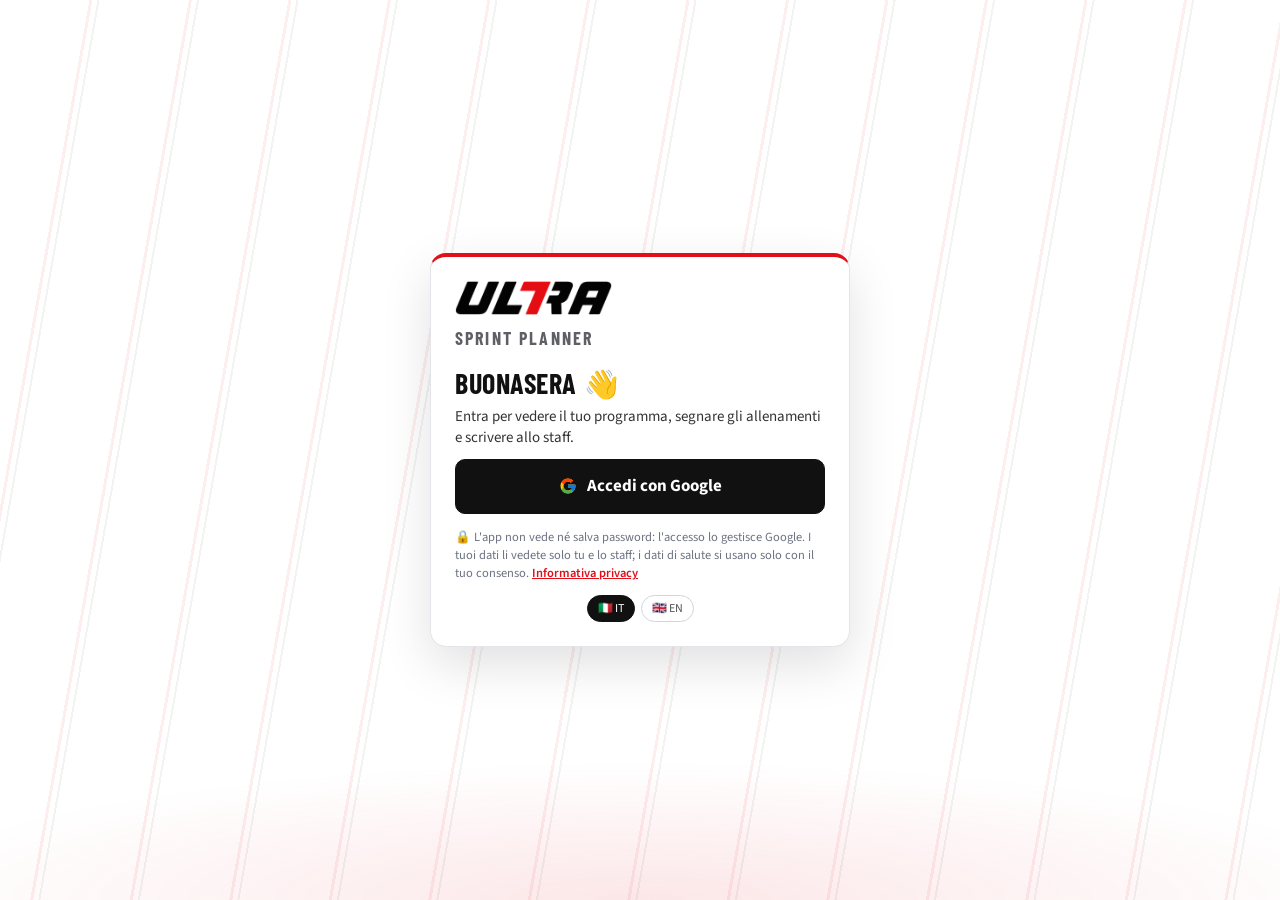
==== public/index.html @ cae126ac "Add files via upload" ====
<!doctype html>
<html lang="it"><head><meta charset="utf-8"><meta name="viewport" content="width=device-width,initial-scale=1,maximum-scale=1,viewport-fit=cover">
<meta name="theme-color" content="#FFFFFF"><link rel="manifest" href="manifest.webmanifest"><link rel="icon" href="favicon-32.png" sizes="32x32" type="image/png"><link rel="icon" href="icon.svg" type="image/svg+xml"><link rel="shortcut icon" href="favicon.ico"><link rel="apple-touch-icon" href="apple-touch-icon.png">
<meta name="apple-mobile-web-app-capable" content="yes"><meta name="apple-mobile-web-app-title" content="ULTRA">
<link rel="stylesheet" href="fonts.css"><link rel="stylesheet" href="gate.css">
<script src="config.js"></script><script src="vendor/supabase.js"></script><script src="shim.js"></script>
<style>[hidden]{display:none!important}</style></head><body>
<title>ULTRA Sprint Planner</title>

<style>
/* Layout: phone-first app shell — sticky header (brand, tabs, group + week stepper); coach board = 7 day columns scrolling sideways; athlete view = stacked day cards with check-ins. */
:root{
  --bg:#FFFFFF; --surface:#FFFFFF; --surface-2:#F4F4F5; --ink:#111111; --muted:#5F6066; --line:#E2E2E5;
  --accent:#E10F1A; --accent-ink:#FFFFFF; --ok:#1E7B34; --ok-bg:#E6F4EA; --warn:#9A5B00; --warn-bg:#FFF3E0; --bad:#C1121F; --bad-bg:#FDE8E8; --info-bg:#EEF2F7;
  --display:"Barlow Condensed","Arial Narrow",Arial,sans-serif; --body:"Source Sans 3","Segoe UI",Roboto,Helvetica,Arial,sans-serif; --r:12px;
  color-scheme:light;
}
*{box-sizing:border-box}
html,body{background:var(--bg)}
body{color:var(--ink);font-family:var(--body);font-size:15px;line-height:1.45;padding-left:max(16px,env(safe-area-inset-left,0px));padding-right:max(16px,env(safe-area-inset-right,0px));padding-block:0 48px}
body::before{content:"";position:fixed;inset:0 0 auto;height:env(safe-area-inset-top,0px);z-index:10;background:var(--surface)}
button,input,select,textarea{font:inherit;color:inherit}
.num{font-variant-numeric:tabular-nums}
header.app{position:sticky;top:env(safe-area-inset-top,0px);z-index:5;background:var(--surface);margin-inline:calc(-1*max(16px,env(safe-area-inset-left,0px)));padding:10px max(16px,env(safe-area-inset-left,0px)) 8px;border-bottom:1px solid var(--line)}
.brand{display:flex;align-items:baseline;gap:10px;flex-wrap:wrap}
.brand h1{font-family:var(--display);font-weight:700;font-size:24px;letter-spacing:.02em;margin:0;text-transform:uppercase}
.brand h1 b{color:var(--accent)}
.brand .who{font-size:12.5px;color:var(--muted)}
nav.tabs{display:flex;gap:2px;overflow-x:auto;margin-top:8px;scrollbar-width:none}
nav.tabs button{flex:0 0 auto;border:0;background:transparent;padding:6px 8px;border-radius:8px;font-family:var(--display);font-size:16px;font-weight:600;letter-spacing:.03em;text-transform:uppercase;color:var(--muted);cursor:pointer}
nav.tabs button[aria-current="true"]{background:var(--ink);color:var(--surface)}
.bar{display:flex;gap:8px;align-items:center;flex-wrap:wrap;margin-top:8px}
.seg{display:inline-flex;border:1px solid var(--line);border-radius:8px;overflow:hidden}
.seg button{border:0;background:var(--surface);padding:5px 11px;font-family:var(--display);font-weight:700;font-size:16px;cursor:pointer;color:var(--muted)}
.seg button[aria-pressed="true"]{background:var(--accent);color:var(--accent-ink)}
.weekstep{display:flex;align-items:center;gap:6px;flex:1;min-width:0}
.weekstep button{border:1px solid var(--line);background:var(--surface);border-radius:8px;width:34px;height:32px;cursor:pointer;font-size:17px}
.weekstep>div{flex:1;min-width:0}
.weekstep .wk{font-family:var(--display);font-weight:700;font-size:18px;white-space:nowrap;display:flex;gap:6px;align-items:center;overflow:hidden}
.weekstep .wkmeta{font-size:12px;color:var(--muted);white-space:nowrap;overflow:hidden;text-overflow:ellipsis}
.cyc{display:inline-block;font-family:var(--display);font-weight:700;font-size:13px;padding:1px 6px;border-radius:5px;color:#1a1a1a;white-space:nowrap}
main{max-width:1180px;margin:0 auto;padding-top:14px;display:flex;flex-direction:column;gap:14px}
.card{background:var(--surface);border:1px solid var(--line);border-radius:var(--r);padding:12px 14px;min-width:0}
.card h2,.card h3{font-family:var(--display);text-transform:uppercase;letter-spacing:.03em;margin:0 0 8px;font-weight:700}
.card h2{font-size:21px}.card h3{font-size:17px}
.muted{color:var(--muted)} .small{font-size:12.5px}
.ico{width:18px;height:18px;flex:0 0 auto;display:block}
.sys{display:inline-flex;align-items:center;gap:5px;font-family:var(--display);font-weight:700;font-size:13px;letter-spacing:.03em;color:#fff;padding:3px 7px 3px 5px;border-radius:6px;white-space:nowrap}
.sys .ico{width:16px;height:16px}
.emo{font-size:17px;line-height:1;display:block}
.sys .emo{font-size:14px}
.sysdot{display:inline-flex;align-items:center;justify-content:center;width:28px;height:28px;border-radius:7px;color:#fff;flex:0 0 auto}
.lbl{display:inline-flex;align-items:center;gap:4px;font-size:12px;font-weight:700;padding:2px 8px;border-radius:999px;border:1px solid transparent;white-space:nowrap}
.lbl button{border:0;background:transparent;cursor:pointer;padding:0 0 0 2px;font-size:13px;line-height:1;color:inherit}
.chips{display:flex;flex-wrap:wrap;gap:6px;align-items:center}
.addlbl{border:1px dashed var(--line);background:transparent;border-radius:999px;font-size:12px;padding:2px 9px;cursor:pointer;color:var(--muted)}
.boardwrap{overflow-x:auto;-webkit-overflow-scrolling:touch;scroll-snap-type:x proximity;padding-bottom:6px;margin-inline:calc(-1*max(16px,env(safe-area-inset-left,0px)));padding-inline:max(16px,env(safe-area-inset-left,0px))}
.board{display:grid;grid-template-columns:repeat(7,minmax(148px,1fr));gap:10px;min-width:min-content}
.col{background:var(--surface);border:1px solid var(--line);border-radius:var(--r);display:flex;flex-direction:column;min-width:0;scroll-snap-align:start}
.col.today{border-color:var(--accent);box-shadow:0 0 0 1px var(--accent)}
.dplus{float:right;width:28px;height:28px;border-radius:50%;border:0;background:var(--accent);color:#fff;font-size:19px;font-weight:700;line-height:1;cursor:pointer;display:inline-flex;align-items:center;justify-content:center;flex:none;box-shadow:0 1px 3px rgba(0,0,0,.2)}
.dplus:hover{filter:brightness(1.1)}
.mdn .dplus{order:9;margin-left:auto;width:22px;height:22px;font-size:16px}
.colhead{padding:8px 10px;border-bottom:1px solid var(--line);background:var(--surface-2);border-radius:var(--r) var(--r) 0 0;cursor:pointer}
.colhead .dn{font-family:var(--display);font-weight:700;font-size:19px;letter-spacing:.04em}
.colhead .dd{font-size:12px;color:var(--muted)}
.colhead .tot{font-size:12px;font-weight:600;margin-top:2px}
.colnote{padding:6px 10px;font-size:12.5px;background:var(--info-bg);border-bottom:1px solid var(--line)}
.colwu{padding:6px 10px;font-size:12px;color:var(--warn);font-style:italic;border-bottom:1px dashed var(--line);cursor:pointer;display:-webkit-box;-webkit-line-clamp:3;-webkit-box-orient:vertical;overflow:hidden}
.tile{display:flex;gap:8px;align-items:flex-start;padding:8px 10px;border-bottom:1px solid var(--line);cursor:pointer;background:transparent;border-left:0;border-right:0;border-top:0;text-align:left;width:100%}
.tile:hover{background:var(--surface-2)}
.tile .t1{font-weight:600;font-size:13.5px;line-height:1.25}
.tile .t2{font-size:12px;color:var(--muted);line-height:1.3}
.tile.warn{background:var(--bad-bg)}
.coladd{margin:8px 10px 10px;border:1px dashed var(--line);background:transparent;border-radius:8px;padding:6px;cursor:pointer;color:var(--muted);font-weight:600}
.coladd:hover{color:var(--ink);border-color:var(--ink)}
.day{padding:0;overflow:hidden}
.dayhead{display:flex;align-items:center;gap:10px;padding:8px 12px;background:var(--surface-2);border-bottom:1px solid var(--line);flex-wrap:wrap}
.dayhead .dn{font-family:var(--display);font-weight:700;font-size:20px;letter-spacing:.04em}
.dayhead .dd{font-size:13px;color:var(--muted);flex:1}
.wu{padding:8px 12px;font-size:13.5px;color:var(--warn);font-style:italic;border-bottom:1px dashed var(--line)}
.note{padding:8px 12px;font-size:13.5px;background:var(--info-bg);border-bottom:1px solid var(--line)}
.row{display:grid;grid-template-columns:auto 1fr auto;gap:6px 10px;align-items:start;padding:10px 12px;border-bottom:1px solid var(--line)}
.row .txt{min-width:0;overflow-wrap:anywhere}
.row .nm{font-weight:600}
.row .tg{font-family:var(--display);font-weight:700;font-size:19px;color:var(--accent);white-space:nowrap;text-align:right;line-height:1.1}
.row .tg small{display:block;font-family:var(--body);font-weight:400;font-size:11px;color:var(--muted)}
.flags{grid-column:2/-1;display:flex;gap:6px;flex-wrap:wrap;align-items:center}
.flag{border:1px solid var(--line);background:var(--surface);border-radius:999px;padding:3px 10px;font-size:13px;font-weight:600;cursor:pointer;color:var(--muted)}
.flag[aria-pressed="true"].done{background:var(--ok);border-color:var(--ok);color:#fff}
.flag[aria-pressed="true"].part{background:var(--warn);border-color:var(--warn);color:#fff}
.flag[aria-pressed="true"].skip{background:var(--bad);border-color:var(--bad);color:#fff}
.flag:disabled{cursor:default}
.minput{width:92px;border:1px solid var(--line);border-radius:8px;padding:3px 8px;background:var(--surface)}
.fb{padding:10px 12px;background:var(--surface-2);display:flex;gap:10px;flex-wrap:wrap;align-items:center;justify-content:space-between}
.fbsum{display:flex;gap:8px;flex-wrap:wrap;align-items:center;font-size:13px}
.pill{display:inline-flex;align-items:center;gap:4px;border-radius:999px;padding:2px 9px;font-size:12.5px;font-weight:700;background:var(--surface);border:1px solid var(--line)}
.btn{border:1px solid var(--line);background:var(--surface);border-radius:8px;padding:6px 12px;cursor:pointer;font-weight:600;font-size:14px}
.btn.primary{background:var(--accent);border-color:var(--accent);color:var(--accent-ink)}
.btn.ghost{background:transparent}
.btn.danger{color:var(--bad);border-color:var(--bad)}
.btn:disabled{opacity:.45;cursor:not-allowed}
.btn:focus-visible,button:focus-visible,input:focus-visible,select:focus-visible,textarea:focus-visible{outline:2px solid var(--accent);outline-offset:2px}
.iconbtn{border:0;background:transparent;cursor:pointer;color:var(--muted);font-size:15px;padding:4px 6px;border-radius:6px}
.iconbtn:hover{background:var(--surface-2);color:var(--ink)}

#side,#sidefab,#sidebg{display:none}
#side{position:fixed;left:0;top:0;bottom:0;width:var(--sidew,256px);z-index:6;flex-direction:column;gap:8px;background:var(--surface);border-right:1px solid var(--line);padding:12px 10px 24px;overflow:auto}
.sideh{display:flex;justify-content:space-between;align-items:center;font-family:var(--display);font-size:15px;text-transform:uppercase;letter-spacing:.03em;padding:4px 4px 0}
.sidex{border:0;background:none;font-size:18px;cursor:pointer;display:none}
.sidesec{font-size:11.5px;font-weight:700;color:var(--muted);text-transform:uppercase;letter-spacing:.05em;margin:10px 4px 2px}
.sgrow{display:flex;align-items:center;gap:2px}
.sideg,.sidea{display:flex;align-items:center;gap:7px;width:100%;text-align:left;border:0;background:none;border-radius:8px;padding:7px 8px;cursor:pointer;font-weight:700}
.sideg:hover,.sidea:hover{background:var(--surface-2)}
.sideg.on{background:var(--ink);color:var(--surface)}.sidea.on{background:color-mix(in srgb,var(--accent) 14%,transparent);color:var(--accent)}
.sideg .cnt{margin-left:auto;font-size:12px;opacity:.7;font-weight:600}
.sideg .gdot{width:10px;height:10px;border-radius:3px;flex:none}
.sidea{font-weight:600;font-size:14px;padding:5px 8px 5px 14px;gap:2px}.sidea small{margin-left:auto;color:var(--muted);font-weight:500}
.sgedit{border:0;background:none;cursor:pointer;padding:6px;border-radius:6px;color:var(--muted)}.sgedit:hover{background:var(--surface-2)}
.sgnote{font-size:11.5px;color:var(--muted);padding:0 8px 4px 26px;margin-top:-2px}
.cgm{display:grid;grid-template-columns:repeat(auto-fill,minmax(200px,1fr));gap:4px 10px;max-height:300px;overflow:auto;border:1px solid var(--line);border-radius:8px;padding:8px}
.cgm label{display:flex;gap:6px;align-items:center;font-size:13.5px}.cgm .why{font-size:11px;color:var(--muted);margin-left:auto}
.cgcol{width:26px;height:26px;border-radius:50%;border:2px solid transparent;cursor:pointer}.cgcol[aria-pressed="true"]{border-color:var(--ink);box-shadow:0 0 0 2px var(--surface) inset}
@media (min-width:1100px){
 body.side{padding-left:calc(var(--sidew,256px) + 16px)}
 body.side header.app{margin-left:calc(-1 * (var(--sidew,256px) + 16px));padding-left:calc(var(--sidew,256px) + 32px)}
 body.side #side{display:flex}
}
@media (max-width:1099px){
 body.side #sidefab{display:flex;align-items:center;justify-content:center;position:fixed;left:14px;bottom:calc(16px + env(safe-area-inset-bottom,0px));z-index:20;width:52px;height:52px;border-radius:50%;border:0;background:var(--ink);color:var(--surface);font-size:22px;box-shadow:0 4px 14px rgba(0,0,0,.25);cursor:pointer}
 body.side.sideopen #side{display:flex;width:min(310px,86vw);z-index:31;box-shadow:4px 0 24px rgba(0,0,0,.25)}
 body.side.sideopen #sidebg{display:block;position:fixed;inset:0;background:rgba(0,0,0,.35);z-index:30}
 .sidex{display:block}
}
.rtxt{white-space:pre-wrap;font-size:13.5px;line-height:1.4;background:var(--surface-2);border-radius:6px;padding:6px 8px;margin-top:4px}
textarea.tinput,#f_txt{width:100%;min-height:96px;resize:vertical;font:inherit;padding:8px 10px;border:1px solid var(--line);border-radius:8px;background:var(--surface)}
.rowtop{display:grid;grid-template-columns:minmax(170px,300px) 1fr;gap:10px}@media(max-width:560px){.rowtop{grid-template-columns:1fr}}
.pcinfo{margin-top:6px;background:color-mix(in srgb,var(--ok) 9%,transparent);border-radius:6px;padding:6px 8px;line-height:1.5}.pcinfo:empty{display:none}.pcl{white-space:nowrap}

.tile.sel,.mt.sel{outline:3px solid var(--accent);outline-offset:-2px;background:color-mix(in srgb,var(--accent) 12%,var(--surface))}
.col.dsel,.mday.dsel,.gcell.dsel{background:color-mix(in srgb,var(--accent) 10%,transparent);box-shadow:inset 0 0 0 3px var(--accent)}
.selbar{position:fixed;left:50%;transform:translateX(-50%);bottom:calc(14px + env(safe-area-inset-bottom,0px));z-index:25;display:flex;gap:10px;align-items:center;flex-wrap:wrap;background:var(--ink);color:var(--surface);padding:10px 12px;border-radius:12px;box-shadow:0 8px 24px rgba(0,0,0,.3);width:min(720px,calc(100vw - 24px))}
.selbar .btn{color:var(--ink)}.selbar .btn.primary,.selbar .btn.danger{color:#fff}
body.selmode [data-tile]{cursor:pointer}
body.pastemode [data-drop]{cursor:copy}body.pastemode [data-drop]:hover{box-shadow:inset 0 0 0 3px var(--accent);background:color-mix(in srgb,var(--accent) 8%,transparent)}
[data-drop] [data-tile]{touch-action:manipulation;-webkit-touch-callout:none;-webkit-user-select:none;user-select:none}
body.dragging,body.dragging *{cursor:grabbing!important;user-select:none;-webkit-user-select:none}
.dragghost{position:fixed;z-index:60;pointer-events:none;opacity:.92;box-shadow:0 10px 28px rgba(0,0,0,.3);transform-origin:0 0;border-radius:8px;background:var(--surface)}
.dragsrc{opacity:.35}
.dropph{height:6px;border-radius:3px;background:var(--accent);margin:3px 6px}
[data-drop].dropover{background:color-mix(in srgb,var(--accent) 7%,transparent)}
.sw,.field label.sw{display:flex;gap:8px;align-items:center;justify-content:flex-start;font-size:13.5px;font-weight:600;cursor:pointer;text-transform:none;letter-spacing:0;color:var(--ink)}.sw input,.field .sw input{width:auto!important;min-width:0;flex:none;margin:0;padding:0}
.blk{border:1px solid var(--line);border-radius:10px;padding:8px 10px;margin-top:8px;background:var(--surface-2)}.blkh{display:flex;gap:8px;align-items:center;flex-wrap:wrap;font-size:13.5px}.blkh label{display:inline-flex;gap:5px;align-items:center}.blkh input{width:62px}.blkreps{display:flex;gap:6px;flex-wrap:wrap;margin:8px 0}.blrep{display:inline-flex;gap:3px;align-items:center;background:var(--surface);border:1px solid var(--line);border-radius:8px;padding:3px 6px}.blrep span:first-child{font-size:11px;color:var(--muted);min-width:12px}.blrep input{width:62px;padding:4px 6px}
.caltool{position:sticky;top:calc(var(--hh,110px) + 6px);z-index:4;box-shadow:0 4px 14px rgba(0,0,0,.08)}
@media (max-width:760px){.caltool{padding:6px 8px!important}.caltool .bar{flex-wrap:nowrap;overflow-x:auto;scrollbar-width:none;gap:6px}.caltool .bar::-webkit-scrollbar{display:none}.caltool .bar>*{flex:none}}
.acct{display:inline-flex;gap:6px;align-items:center;border:1px solid var(--line);background:var(--surface);border-radius:999px;padding:2px 8px 2px 3px;font-size:12.5px;cursor:pointer;max-width:260px}.acct img{width:20px;height:20px;border-radius:50%}.acct span:nth-child(2),.acct span:first-child{overflow:hidden;text-overflow:ellipsis;white-space:nowrap}.acct .role{background:var(--ink);color:var(--surface);border-radius:999px;padding:0 6px;font-weight:700;font-size:11px}
a.btn{text-decoration:none;display:inline-flex;align-items:center}
.login{max-width:560px;margin:24px auto;text-align:left}.lgmark{font-size:34px;width:56px;height:56px;border-radius:14px;background:var(--accent);display:flex;align-items:center;justify-content:center}.lgsteps{padding-left:20px;line-height:1.55;margin:0}.lgsteps li{margin:6px 0}
.pbtag{display:inline-block;background:#2E7D32;color:#fff;border-radius:999px;padding:0 6px;font-size:11px;font-weight:800}
.restab td{vertical-align:middle}.restab input{padding:5px 7px}
#dragtrash{position:fixed;left:50%;bottom:calc(18px + env(safe-area-inset-bottom,0px));transform:translateX(-50%);z-index:59;background:var(--surface);color:var(--bad);border:2px dashed var(--bad);border-radius:14px;padding:16px 28px;font-weight:800;font-size:15px;box-shadow:0 8px 24px rgba(0,0,0,.2);pointer-events:none;transition:transform .12s,background .12s}#dragtrash.over{background:var(--bad);color:#fff;transform:translateX(-50%) scale(1.08)}
.dlearn{margin:6px 0 0;padding:5px 8px;border-radius:6px;background:color-mix(in srgb,var(--accent) 8%,transparent);display:flex;gap:8px;align-items:center;flex-wrap:wrap}
.tbadge{display:inline-block;min-width:18px;padding:0 5px;border-radius:999px;background:#B3261E;color:#fff;font-size:11px;line-height:18px;text-align:center;margin-left:4px;font-family:var(--body);letter-spacing:0}
.alc{border-left:5px solid var(--line)}.alc.hi{border-left-color:#B3261E}.alc.mid{border-left-color:#E07B24}.alc.info{border-left-color:#7B8BA6}
.ali{display:grid;grid-template-columns:28px 1fr auto;gap:8px;align-items:start;padding:8px 0;border-top:1px solid var(--line)}.ali:first-of-type{border-top:0}.ali .ic{font-size:20px;line-height:1.2}.ali.seen{opacity:.55}
.sevd{display:inline-block;width:10px;height:10px;border-radius:50%;vertical-align:middle;margin-right:4px}
.alrules{display:grid;grid-template-columns:repeat(auto-fit,minmax(230px,1fr));gap:8px 16px}.alrules label{display:flex;justify-content:space-between;gap:8px;align-items:center;font-size:13px}.alrules input{width:64px}
.kpis{display:grid;grid-template-columns:repeat(auto-fit,minmax(120px,1fr));gap:8px}
.kpi{background:var(--surface-2);border-radius:8px;padding:8px 10px}
.kpi .v{font-family:var(--display);font-weight:700;font-size:24px;line-height:1.1}
.kpi .l{font-size:12px;color:var(--muted)}
.progress{height:8px;border-radius:99px;background:var(--surface-2);overflow:hidden}
.progress i{display:block;height:100%;background:var(--ok)}
.warnpill{display:inline-block;font-size:12px;font-weight:600;color:var(--bad);background:var(--bad-bg);border-radius:6px;padding:1px 6px}
.empty{padding:22px 14px;text-align:center;color:var(--muted)}
.tablewrap{overflow-x:auto;-webkit-overflow-scrolling:touch;border:1px solid var(--line);border-radius:8px}
table{border-collapse:collapse;font-size:13px;width:100%}
th,td{padding:6px 8px;border-bottom:1px solid var(--line);text-align:right;white-space:nowrap}
th{font-family:var(--display);font-weight:700;text-transform:uppercase;letter-spacing:.03em;font-size:13px;background:var(--surface-2);position:sticky;top:0}
td:first-child,th:first-child{text-align:left}
td.l,th.l{text-align:left}
tr.click{cursor:pointer} tr.click:hover td{background:var(--surface-2)}
.dpos{color:var(--ok);font-weight:700}.dneg{color:var(--bad);font-weight:700}
.field{display:flex;flex-direction:column;gap:3px;min-width:0}
.field>label,.flabel{font-size:12px;color:var(--muted);font-weight:600;text-transform:uppercase;letter-spacing:.03em}
.field input,.field select,.field textarea{border:1px solid var(--line);background:var(--surface);border-radius:7px;padding:7px 8px;width:100%;min-width:0}
.fields{display:grid;grid-template-columns:repeat(auto-fit,minmax(118px,1fr));gap:10px}
.sheet-bg{position:fixed;inset:0;background:rgba(10,14,22,.45);z-index:20;display:flex;align-items:flex-end;justify-content:center}
.sheet{background:var(--bg);width:100%;max-width:760px;max-height:92vh;overflow:auto;border-radius:14px 14px 0 0;padding:14px max(16px,env(safe-area-inset-left,0px)) calc(16px + env(safe-area-inset-bottom,0px))}
@media (min-width:760px){.sheet-bg{align-items:center}.sheet{border-radius:14px}}
.sheet h2{font-family:var(--display);text-transform:uppercase;margin:0 0 10px;font-size:22px}
.sec{margin-top:14px}
.libpick{max-height:230px;overflow:auto;border:1px solid var(--line);border-radius:8px;background:var(--surface)}
.libitem{display:flex;gap:8px;align-items:center;padding:7px 10px;border-bottom:1px solid var(--line);cursor:pointer}
.libitem:hover{background:var(--surface-2)}
.libitem .k{font-weight:600;flex:1;min-width:0}
.actions{display:flex;gap:8px;flex-wrap:wrap;justify-content:flex-end;margin-top:14px}
.toast{position:fixed;left:50%;transform:translateX(-50%);bottom:calc(18px + env(safe-area-inset-bottom,0px));background:var(--ink);color:var(--surface);padding:8px 14px;border-radius:8px;z-index:60;font-weight:600;max-width:90vw;display:flex;align-items:center;gap:12px}
.toast{width:max-content}body:has(#sheetbg) .toast{bottom:auto;top:calc(12px + env(safe-area-inset-top,0px))}
.toast .undob{background:transparent;border:1px solid color-mix(in srgb,var(--surface) 45%,transparent);color:var(--surface);font:inherit;font-weight:700;border-radius:6px;padding:8px 12px;min-height:40px;cursor:pointer;white-space:nowrap}
.indivbar{border-left:4px solid var(--warn);padding:10px 12px}.indivbar .ibt{display:flex;gap:6px;flex-wrap:wrap;margin-top:8px}
.alldone{border-color:var(--ok)!important;color:var(--ok)!important;font-weight:700}
.legend{display:flex;flex-wrap:wrap;gap:10px;font-size:12px;color:var(--muted);margin-top:6px}
.legend i{display:inline-block;width:10px;height:10px;border-radius:2px;margin-right:4px;vertical-align:-1px}
.banner{background:var(--warn-bg);border-radius:8px;padding:8px 12px;font-size:13.5px}
.list{display:flex;flex-direction:column;gap:8px}
.athcard{display:grid;grid-template-columns:1fr auto;gap:4px 10px;align-items:center;cursor:pointer;padding:9px 12px}
.athcard .nm{font-weight:700}
.cell-sel{border:1px solid var(--line);border-radius:6px;padding:4px 5px;background:var(--surface);max-width:130px}
.tinput{border:1px solid var(--line);border-radius:7px;padding:6px 8px;background:var(--surface);width:100%}
.faces{display:flex;gap:6px;flex-wrap:wrap}
.face{border:2px solid var(--line);background:var(--surface);border-radius:12px;padding:6px 8px;cursor:pointer;display:flex;flex-direction:column;align-items:center;gap:2px;min-width:62px}
.face span{font-size:26px;line-height:1}
.face small{font-size:11px;color:var(--muted)}
.face[aria-pressed="true"]{border-color:var(--accent);background:var(--warn-bg)}
.rpebtns{display:grid;grid-template-columns:repeat(11,minmax(26px,1fr));gap:4px}
.rpebtns button{border:1px solid var(--line);border-radius:7px;padding:6px 0;cursor:pointer;font-weight:700;background:var(--surface)}
.rpebtns button[aria-pressed="true"]{color:#fff;border-color:transparent}
input[type=range]{width:100%;accent-color:var(--accent)}
.painval{font-family:var(--display);font-weight:700;font-size:28px}
/* month calendar (Final Surge-like boxes) */
.mcal{padding:0;overflow:hidden}
.mhead{display:grid;grid-template-columns:120px repeat(7,minmax(0,1fr));background:var(--surface-2);border-bottom:1px solid var(--line);font-family:var(--display);font-weight:700;font-size:14px;letter-spacing:.04em;color:var(--muted)}
.mhead span{padding:6px 8px}
.mweek{display:grid;grid-template-columns:120px minmax(0,1fr);border-bottom:1px solid var(--line)}
.mweek:last-child{border-bottom:0}
.mwl{padding:8px;border-right:1px solid var(--line);font-size:13px;display:flex;flex-direction:column;gap:3px;align-items:flex-start;min-width:0}
.mdays{display:grid;grid-template-columns:repeat(7,minmax(0,1fr))}
.mday{min-height:120px;border-right:1px solid var(--line);padding:4px;display:flex;flex-direction:column;gap:3px;cursor:pointer;min-width:0}
.mday:last-child{border-right:0}
.mday:hover{background:var(--surface-2)}
.mday.out{background:color-mix(in srgb, var(--surface-2) 55%, transparent)}
.mday.out .mdn{opacity:.45}
.mday.today{box-shadow:inset 0 0 0 2px var(--accent)}
.mdn{font-family:var(--display);font-weight:700;font-size:15px;display:flex;align-items:center;gap:3px;min-height:18px}
.mwu{display:flex;gap:4px;align-items:center;font-size:11px;color:var(--warn)} .mwu .ico{width:13px;height:13px}
.mt{display:flex;gap:5px;align-items:flex-start;border:0;border-left:3px solid var(--c);background:color-mix(in srgb, var(--c) 11%, var(--surface));border-radius:5px;padding:3px 4px;text-align:left;cursor:pointer;width:100%;min-width:0}
.mt:hover{background:color-mix(in srgb, var(--c) 22%, var(--surface))}
.mti{color:var(--c);flex:0 0 auto}.mti .ico{width:14px;height:14px}.mti .emo{font-size:13px}
.mtn{font-size:11.5px;font-weight:600;line-height:1.2;min-width:0;overflow:hidden;flex:1}
.mtn small{display:block;font-weight:400;color:var(--muted);font-size:10.5px;white-space:nowrap;overflow:hidden;text-overflow:ellipsis}
.stm{font-size:11px;font-weight:800;flex:0 0 auto;border-radius:50%;width:17px;height:17px;display:inline-flex;align-items:center;justify-content:center;color:#fff;line-height:1}
.stm.ok{background:var(--ok)}.stm.pa{background:var(--warn)}.stm.sk{background:var(--bad)}
.tile .stm{align-self:center}
.pdot{width:8px;height:8px;border-radius:50%;display:inline-block}
.emob{display:inline-flex;width:22px;height:22px;border-radius:50%;align-items:center;justify-content:center;font-size:14px;line-height:1;flex:0 0 auto;vertical-align:middle}
.mdn .emob{width:17px;height:17px;font-size:11px}
.rpec{display:inline-flex;min-width:17px;height:17px;border-radius:9px;align-items:center;justify-content:center;font-size:10.5px;font-weight:800;color:#fff;padding:0 4px;font-family:var(--body)}
.ind{display:inline-block;font-size:11px;font-weight:700;color:var(--accent);border:1px solid var(--accent);border-radius:999px;padding:0 6px;vertical-align:middle;font-family:var(--body);letter-spacing:0;text-transform:none}
.sheet .flags{grid-column:auto}
.wx{display:inline-flex;align-items:center;gap:2px;font-size:15px;line-height:1;margin-left:4px}.wx b{font-size:12px;margin-left:3px;font-family:var(--body)}.wx.s{font-size:12px}.wx.s b{font-size:10.5px}
.wxed{display:flex;flex-wrap:wrap;gap:6px;align-items:center;margin:8px 0}
.wxb{border:1px solid var(--line);background:var(--surface);border-radius:8px;padding:3px 7px;cursor:pointer;display:inline-flex;flex-direction:column;align-items:center;font-size:18px;line-height:1.1}
.wxb small{font-size:9.5px;color:var(--muted)}.wxb[aria-pressed="true"]{border-color:var(--accent);background:color-mix(in srgb, var(--accent) 14%, var(--surface))}
.treat{background:color-mix(in srgb, #8A5CA8 9%, var(--surface));border:1px solid color-mix(in srgb, #8A5CA8 35%, transparent);border-radius:8px;padding:6px 9px;font-size:13px;min-width:0}
.fday{font-family:var(--display);font-weight:700;font-size:16px;margin:14px 0 6px;padding-bottom:3px;border-bottom:1px solid var(--line);display:flex;gap:6px;align-items:center}
.fitem{display:flex;gap:10px;align-items:flex-start;margin:6px 0 6px 4px}.fitem>div{min-width:0;flex:1}
.fdot{width:10px;height:10px;border-radius:50%;margin-top:5px;flex:0 0 auto}
/* group comparison */
.gcmp{display:grid;grid-template-columns:66px repeat(3,minmax(220px,1fr));background:var(--surface);border:1px solid var(--line);border-radius:var(--r);min-width:min-content;overflow:hidden}
.gch{padding:8px 10px;background:var(--surface-2);border-bottom:1px solid var(--line);border-left:1px solid var(--line)}
.gch b{font-family:var(--display);font-size:20px}
.gdl{padding:8px;border-bottom:1px solid var(--line);font-family:var(--display);font-size:16px}
.gcell{border-left:1px solid var(--line);border-bottom:1px solid var(--line);min-width:0;display:flex;flex-direction:column}
.gcell .coladd{margin:4px 8px 6px;padding:1px}
@media (max-width:720px){
 .mhead{grid-template-columns:repeat(7,minmax(0,1fr))} .mhead span:first-child{display:none} .mhead span{padding:5px 2px;text-align:center}
 .mweek{grid-template-columns:minmax(0,1fr)} .mwl{flex-direction:row;flex-wrap:wrap;align-items:center;gap:6px;border-right:0;border-bottom:1px dashed var(--line);padding:5px 8px}
 .mday{min-height:66px;padding:3px 2px;align-items:center}
 .mtn,.mwu span{display:none} .mt{padding:3px 2px;justify-content:center;border-left-width:0;border-bottom:2px solid var(--c);flex-wrap:wrap;gap:2px}
 .stm{width:12px;height:12px;font-size:8px}
}
/* period band, rep times, print sheet */
.pband{border-left:6px solid var(--pc);background:color-mix(in srgb, var(--pc) 24%, var(--surface));padding:6px 10px;border-radius:6px;font-size:13px;line-height:1.35}
.pband b{font-family:var(--display);font-size:16px;letter-spacing:.03em;margin-right:4px}
.wkblock{display:flex;flex-direction:column;gap:10px}
.wkblock+.wkblock{margin-top:8px;padding-top:14px;border-top:3px solid var(--line)}
.lbl.s{font-size:10.5px;padding:0 6px}
.tbtn{cursor:pointer;gap:5px;font-weight:600}
.tch{font-weight:700;font-variant-numeric:tabular-nums}
.tgrid{display:flex;flex-direction:column;gap:6px}
.trow{display:grid;grid-template-columns:62px 96px 1fr;gap:8px;align-items:center}
.tl{font-family:var(--display);font-weight:700;font-size:15px}
.tin,.tnote{border:1px solid var(--line);border-radius:7px;padding:7px 8px;background:var(--surface);min-width:0}
.tin{font-weight:700;text-align:center;font-variant-numeric:tabular-nums}
.psheet{overflow-x:auto}
.phead{font-family:var(--display);font-size:22px;text-transform:uppercase;margin:0 0 8px}
.pcols{display:grid;grid-template-columns:repeat(3,minmax(300px,1fr));gap:10px;min-width:min-content}
.pcol{background:var(--surface);border:1px solid var(--line);border-radius:var(--r);padding:8px;display:flex;flex-direction:column;gap:8px;min-width:0}
.pgh{display:flex;gap:8px;align-items:center;flex-wrap:wrap}.pgh>b{font-family:var(--display);font-size:24px}
.pw{border-top:1px solid var(--line);padding-top:6px}
.pwt{display:flex;gap:8px;align-items:flex-start;margin-bottom:4px}.pwt .sysdot{width:24px;height:24px}
.pt{border-collapse:collapse;width:100%;font-size:11.5px}
.pt th,.pt td{border:1px solid var(--line);padding:0 2px;text-align:center;white-space:nowrap;position:static}
.pt th{font-size:10.5px;padding:2px}
.pt td.l,.pt th.l{text-align:left;padding:0 4px}
.pt .tgc{color:var(--accent);font-weight:700;padding:0 3px}
.pin{width:100%;min-width:40px;border:0;background:transparent;text-align:center;font:inherit;font-weight:700;padding:4px 0;font-variant-numeric:tabular-nums}
.pin:focus{background:var(--info-bg);outline:none}
.pchk{display:flex;flex-wrap:wrap;gap:4px 12px;font-size:12px}
.pind{margin-top:4px;padding-top:6px;border-top:2px dashed var(--line);font-size:13px}
@media print{
 @page{size:A4 landscape;margin:7mm}
 *{-webkit-print-color-adjust:exact;print-color-adjust:exact}
 header.app,.noprint,#sheet,.toast,body::before{display:none!important}
 html,body{background:#fff!important;color:#000}
 body{padding:0!important;font-size:10px}
 main{max-width:none;padding:0;gap:0}
 .psheet{overflow:visible}.pcols{grid-template-columns:repeat(3,1fr);gap:5px;min-width:0}
 .pcol{border:1px solid #999;padding:4px;gap:4px}
 .pw{break-inside:avoid} .pt{font-size:9.5px} .pwt .small{font-size:9.5px}
 .pt th,.pt td{border-color:#888}.pin{min-width:0;padding:5px 0}
 .pin::placeholder{color:transparent}
}
@media (prefers-reduced-motion:reduce){*{transition:none!important;animation:none!important}}

/* v40 · restyling ULTRA + navigazione telefono */
body{-webkit-tap-highlight-color:transparent}
header.app{border-bottom:2px solid var(--ink)}
.brand{align-items:center}
.brand h1.logo{display:flex;align-items:center;gap:8px;cursor:pointer;font-size:15px;letter-spacing:.08em;color:var(--muted);font-weight:600}
.brand h1.logo img{height:22px;width:auto;display:block}
.navb{border:1px solid var(--line);background:var(--surface);border-radius:10px;min-width:38px;height:36px;font-size:19px;line-height:1;cursor:pointer;color:var(--ink);display:inline-flex;align-items:center;justify-content:center;padding:0 8px}
.navb[hidden]{display:none}
.brand{flex-wrap:nowrap;gap:8px}
.brand .who{margin-left:auto;min-width:0;overflow:hidden;white-space:nowrap;text-overflow:ellipsis}
@media (max-width:520px){.brand h1.logo span{display:none}.brand .acct>span:not(.role){display:none}}
@media (max-width:760px){main>section.wksum{order:5}main>.daystrip{order:1}main>.aswipe{order:2}}
nav.tabs button{padding:8px 12px;font-size:17px}
nav.tabs button[aria-current="true"]{background:var(--ink);color:#fff;box-shadow:inset 0 -3px 0 var(--accent)}
#wnow{border:1px solid var(--accent)!important;color:var(--accent)!important;font-weight:700}
.card{box-shadow:0 1px 2px rgba(0,0,0,.04)}
.btn.primary{background:var(--accent);border-color:var(--accent)}
.sheet{background:var(--surface)}
.sheet .actions{position:sticky;bottom:calc(-16px - env(safe-area-inset-bottom,0px));background:var(--surface);padding:10px 0 calc(10px + env(safe-area-inset-bottom,0px));margin-bottom:calc(-16px - env(safe-area-inset-bottom,0px));border-top:1px solid var(--line);z-index:2}
.dnav{display:none}
.daystrip{display:none}
@media (max-width:760px){
  input,select,textarea{font-size:16px!important}
  .btn{min-height:40px}
  #groupseg{flex:1 1 100%;max-width:100%;overflow-x:auto;scrollbar-width:none}#groupseg button{flex:0 0 auto}
  .weekstep{flex:1 1 100%}
  .board{grid-template-columns:repeat(7,calc(100vw - 44px))!important}
  .boardwrap{scroll-snap-type:x mandatory}
  .col{scroll-snap-align:center;scroll-snap-stop:always}
  .dnav{display:inline-flex;gap:6px;float:right;margin-right:8px}
  .dnav button{border:1px solid var(--line);background:var(--surface);border-radius:50%;width:30px;height:30px;font-size:17px;line-height:1;cursor:pointer;display:inline-flex;align-items:center;justify-content:center;color:var(--ink)}
  .aswipe{display:flex;overflow-x:auto;scroll-snap-type:x mandatory;gap:12px;margin-inline:-16px;padding-inline:16px;scrollbar-width:none;-webkit-overflow-scrolling:touch}
  .aswipe::-webkit-scrollbar{display:none}
  .aswipe>section.day{flex:0 0 100%;scroll-snap-align:center;scroll-snap-stop:always;min-width:0}
  .daystrip{display:flex;gap:6px;justify-content:space-between;position:sticky;top:var(--hh,120px);z-index:3;background:var(--bg);padding:6px 0}
  .daystrip button{flex:1;border:1px solid var(--line);background:var(--surface);border-radius:10px;padding:6px 0;font-family:var(--display);font-weight:700;font-size:16px;cursor:pointer;color:var(--muted)}
  .daystrip button.today{color:var(--accent);border-color:var(--accent)}
  .daystrip button[aria-current="true"]{background:var(--ink);color:#fff;border-color:var(--ink)}
}
@media (min-width:761px){.aswipe{display:contents}.aswipe>section.day.rest{display:none}.daystrip{display:none}}
.aswipe{position:relative}
#ptr{position:fixed;left:50%;top:calc(env(safe-area-inset-top,0px) + 8px);transform:translate(-50%,-60px);z-index:40;background:var(--ink);color:#fff;border-radius:999px;padding:6px 14px;font-weight:700;font-size:14px;transition:transform .15s;pointer-events:none}

/* v41 · fase 2 */
.emotag{display:inline-block;margin-right:4px;font-size:1.05em;line-height:1}
.emogrid{display:grid;grid-template-columns:repeat(auto-fill,minmax(52px,1fr));gap:8px}
.emogrid button{font-size:28px;height:54px;border:1px solid var(--line);border-radius:12px;background:var(--surface);cursor:pointer}
.emogrid button.on{border:2px solid var(--accent);background:color-mix(in srgb,var(--accent) 8%,var(--surface))}
.emogrid button:disabled{opacity:.25;filter:grayscale(1);cursor:not-allowed}
.bigemo{font-size:56px;width:96px;height:96px;border-radius:50%;border:2px solid var(--line);background:var(--surface-2);cursor:pointer;line-height:1}
.wq{margin:14px 0}.wq .flabel{margin-bottom:6px}
.stepper{display:flex;align-items:center;gap:14px}.stepper button{width:48px;height:48px;border-radius:50%;border:1px solid var(--line);background:var(--surface);font-size:24px;cursor:pointer}.stepper b{font-family:var(--display);font-size:30px;min-width:90px;text-align:center}
.faces{display:grid;grid-template-columns:repeat(5,1fr);gap:6px}.faces button{border:1px solid var(--line);background:var(--surface);border-radius:12px;padding:8px 2px;cursor:pointer;display:flex;flex-direction:column;align-items:center;gap:2px}
.faces button span{font-size:26px;line-height:1}.faces button small{font-size:11px;color:var(--muted)}.faces button[aria-pressed="true"]{border:2px solid var(--ink);background:var(--surface-2)}
.todo{display:flex;align-items:center;gap:12px;width:100%;text-align:left;background:var(--surface);border:1px solid var(--line);border-left:4px solid var(--accent);border-radius:var(--r);padding:12px 14px;cursor:pointer;color:var(--ink);font:inherit}
.todo>span{font-size:26px}.todo>div{flex:1;min-width:0}.todo>i{font-style:normal;font-size:22px;color:var(--muted)}.todo.done{border-left-color:var(--ok);cursor:default}
.quote{margin:0;padding:12px 14px;border-radius:var(--r);background:var(--surface-2);border:1px solid var(--line)}
.quote blockquote{margin:0;font-family:var(--display);font-size:19px;font-weight:600;line-height:1.25}.quote .qt{font-size:13px;color:var(--muted);margin-top:4px;font-style:italic}.quote figcaption{font-size:12.5px;font-weight:700;margin-top:6px;color:var(--accent)}
.chatlist{max-height:52vh;min-height:160px;overflow:auto;display:flex;flex-direction:column;gap:6px;padding:8px;background:var(--surface-2);border-radius:12px}
.msg{max-width:82%;display:flex;flex-direction:column}.msg .mb{padding:8px 12px;border-radius:14px;white-space:pre-wrap;word-wrap:break-word;line-height:1.35}.msg .mm{font-size:11px;color:var(--muted);margin:2px 6px}
.msg.me{align-self:flex-end;align-items:flex-end}.msg.me .mb{background:var(--ink);color:#fff;border-bottom-right-radius:4px}
.msg.them{align-self:flex-start}.msg.them .mb{background:var(--surface);border:1px solid var(--line);border-bottom-left-radius:4px}
.chatday{align-self:center;font-size:11px;color:var(--muted);background:var(--surface);border-radius:999px;padding:1px 8px;margin:4px 0}
.chatin{display:flex;gap:8px;margin-top:10px;align-items:flex-end}.chatin textarea{flex:1;resize:vertical;min-height:44px}
.inboxrow{display:flex;gap:10px;align-items:center;width:100%;border:1px solid var(--line);background:var(--surface);border-radius:12px;padding:10px;cursor:pointer;margin-bottom:6px;font:inherit;color:var(--ink)}.inboxrow .emotag{font-size:26px}
#chatb{position:relative}.cdot{position:absolute;top:-5px;right:-5px;min-width:18px;height:18px;border-radius:9px;background:var(--accent);color:#fff;font-size:11px;font-weight:700;display:flex;align-items:center;justify-content:center;padding:0 4px}.cdot[hidden]{display:none}
.cdown{display:flex;flex-direction:column;align-items:center;background:var(--ink);color:#fff;border-radius:12px;padding:6px 12px;line-height:1}.cdown b{font-family:var(--display);font-size:26px}.cdown small{font-size:11px}

/* v41 · menu laterale per tutti */
nav.tabs{display:none!important}
#sidefab{display:none!important}
.caltool[hidden]{display:none!important}
#menub{display:none}
.sidenav{display:flex;align-items:center;gap:8px;width:100%;text-align:left;border:0;background:none;border-radius:10px;padding:10px 10px;cursor:pointer;font-family:var(--display);font-weight:700;font-size:18px;letter-spacing:.03em;text-transform:uppercase;color:var(--ink)}
.sidenav:hover{background:var(--surface-2)}.sidenav[aria-current="true"]{background:var(--ink);color:#fff;box-shadow:inset 4px 0 0 var(--accent)}
.sidegrid{display:grid;grid-template-columns:repeat(2,1fr);gap:6px}.sidegrid.four{grid-template-columns:repeat(4,1fr)}
.sidegrid button{border:1px solid var(--line);background:var(--surface);border-radius:10px;padding:8px 4px;font-family:var(--display);font-weight:700;font-size:15px;cursor:pointer;color:var(--muted)}
.sidegrid button[aria-pressed="true"]{background:var(--accent);border-color:var(--accent);color:#fff}
.sidesub{font-size:11px;color:var(--muted);margin:8px 4px 4px}
.sideh{padding:4px 4px 6px}
.grpchip{display:inline-flex;align-items:center;gap:6px;border:1px solid var(--line);background:var(--surface);border-radius:999px;padding:6px 12px;font-weight:700;font-size:14px;cursor:pointer;color:var(--ink);white-space:nowrap}
.grpchip .gdot{width:10px;height:10px;border-radius:3px}.grpchip[hidden]{display:none}
#ctxbar{flex-wrap:nowrap}
details.wtools{margin-top:8px;border-top:1px dashed var(--line);padding-top:6px}
details.wtools>summary{cursor:pointer;font-weight:700;font-size:14px;color:var(--muted);list-style:none;padding:4px 0}
details.wtools>summary::before{content:"▸ ";}details.wtools[open]>summary::before{content:"▾ ";}
details.wtools>summary::-webkit-details-marker{display:none}
details.wtools .wt-btns{margin:6px 0}
@media (max-width:1099px){#menub{display:inline-flex}}
@media (min-width:1100px){body.side header.app .brand{padding-top:2px}}
@media (max-width:760px){#ctxbar{flex-wrap:wrap}.grpchip{flex:0 0 auto}.weekstep{flex:1 1 0}}

.brand .who{order:1;margin-left:auto}#chatb{order:2}#navhomeb{order:3}
@media (max-width:760px){.brand .who{display:none}#chatb{margin-left:auto!important}}

/* v41 · telefono: solo il programma, grande */
.golinkb{border:0;background:none;padding:2px 0;cursor:pointer;font-size:12.5px;font-weight:700;color:var(--accent)}
.golink{font-size:12px;font-weight:700;color:var(--accent);margin-left:6px;white-space:nowrap}
.fday[data-goday]{cursor:pointer}
@media (max-width:760px){
  .wkhead>*:not(details.wtools){display:none!important}
  .wkhead{padding:4px 12px}
  .wkhead details.wtools{margin-top:0;border-top:0;padding-top:0}
  .wkhead:not(:has(details.wtools)){display:none}
  .colhead .tot{display:none}
  main>section.wksum{display:none!important}
  section.day .fb span.num{display:none}
  .row .nm{font-size:17px}
  .boardhint,.wkblock .legend,main>.legend{display:none!important}
  .tile .k,.tile .nm{font-size:15px}
}

.wuwrap{padding:6px 8px;border-bottom:1px dashed var(--line)}
.wutile{display:flex;gap:8px;align-items:center;width:100%;text-align:left;border:1px solid var(--line);background:var(--surface);border-radius:10px;padding:6px 8px;cursor:pointer;font:inherit;color:var(--ink)}
.wutile .wtx{display:flex;flex-direction:column;min-width:0;flex:1}.wutile .wtx b{font-size:14px}.wutile .wtx .small{white-space:nowrap;overflow:hidden;text-overflow:ellipsis}.wutile i{font-style:normal;color:var(--muted);font-size:18px}
.wufull{font-size:15px;line-height:1.55;background:var(--surface-2);border-radius:10px;padding:10px 12px;max-height:60vh;overflow:auto}
.avat{width:20px;height:20px;border-radius:50%;object-fit:cover;vertical-align:-4px;margin-right:5px;display:inline-block}

/* v41 · fase 3-4 */
.tgt{border:1px solid var(--line);background:var(--surface);border-radius:8px;padding:2px 6px;font-family:var(--display);font-weight:700;font-size:18px;color:var(--accent);cursor:pointer;display:inline-flex;flex-direction:column;align-items:flex-end;line-height:1.05}
.tgt small{font-family:var(--body);font-size:10px;font-weight:600;color:var(--muted)}.tgt.big{font-size:30px}
.fieldhd .fdn{font-family:var(--display);font-weight:700;font-size:22px;text-transform:uppercase}
.frow{display:flex;gap:8px;align-items:center;width:100%;text-align:left;border:1px solid var(--line);background:var(--surface);border-radius:10px;padding:8px;cursor:pointer;margin-top:6px;font:inherit;color:var(--ink)}.frow>span{display:flex;flex-direction:column;min-width:0}
.flist{display:flex;flex-direction:column;gap:6px}
.fath{display:flex;gap:8px;align-items:center;border:1px solid var(--line);border-radius:12px;padding:6px 8px;background:var(--surface)}
.fath.on{border-color:var(--ok);background:var(--ok-bg)}.fath.off{border-color:var(--bad);background:var(--bad-bg)}
.fname{flex:1;min-width:0;display:flex;gap:8px;align-items:center;border:0;background:none;text-align:left;cursor:pointer;font:inherit;color:var(--ink);padding:4px}.fname>span:last-child{display:flex;flex-direction:column;min-width:0}.fname .emotag{font-size:24px}
.fbtn{width:46px;height:46px;border-radius:12px;border:1px solid var(--line);background:var(--surface);font-size:20px;font-weight:700;cursor:pointer}
.fbtn.p[aria-pressed="true"]{background:var(--ok);border-color:var(--ok);color:#fff}.fbtn.a[aria-pressed="true"]{background:var(--bad);border-color:var(--bad);color:#fff}
.infbar{display:flex;gap:10px;align-items:center;flex-wrap:wrap;background:var(--surface);border:1px solid var(--line);border-left:4px solid #8A5CA8;border-radius:var(--r);padding:10px 12px}
.intl{display:flex;flex-direction:column;gap:8px;margin-top:10px}.intlrow{display:flex;gap:10px;align-items:flex-start;border:1px solid var(--line);border-radius:10px;padding:8px 10px}
.clinh{display:flex;gap:12px;align-items:center;border-bottom:2px solid var(--ink);padding-bottom:8px;margin-bottom:8px}
.clint{width:100%;border-collapse:collapse;font-size:13px}.clint th,.clint td{border-bottom:1px solid var(--line);padding:6px;vertical-align:top;text-align:left}
.psheet.nonotes .pcol>.small[style*="italic"],.psheet.nonotes .pcol>.small[style*="info-bg"]{display:none}
@media print{.clin{border:0;box-shadow:none}}
.sheet .frowg .flags{grid-column:1/-1}
.fhgrid{display:grid;grid-template-columns:auto 1fr auto;gap:8px;align-items:center}.fhgrid>div{text-align:center;min-width:0}
.fieldhd .fdn{font-size:20px}

/* v41 · hub atleta + menu telefono */
.athhub .hubemo{font-size:30px;line-height:1}.athhub .hubemo .avat{width:34px;height:34px}
.hubseg{display:flex;width:100%;margin-top:10px}.hubseg button{flex:1 1 0;white-space:nowrap;min-width:0}
@media (max-width:760px){.hubseg button{display:flex;flex-direction:column;align-items:center;gap:2px;font-size:13px;padding:6px 2px}.hubseg button span{font-size:20px}}
#sidenav{order:0}#sideq{order:1}#sidelist{order:2}
.sidenav .sni{font-size:18px;width:24px;text-align:center}
@media (max-width:1099px){
  #side .sidenavs{display:grid;grid-template-columns:repeat(3,1fr);gap:6px}
  #side .sidenav{flex-direction:column;gap:2px;padding:10px 4px;font-size:13px;text-align:center;border:1px solid var(--line);justify-content:center}
  #side .sidenav .sni{font-size:24px;width:auto}
  #side .sidenav[aria-current="true"]{box-shadow:inset 0 -3px 0 var(--accent)}
  #side .sidegrid{display:flex;overflow-x:auto;gap:6px;scrollbar-width:none}#side .sidegrid button{flex:0 0 auto;padding:8px 12px}
  #side{padding-top:calc(12px + env(safe-area-inset-top,0px))}
  #side .sidea{padding:9px 8px 9px 14px;font-size:15px}
}

@media (max-width:760px){.planonly{display:none!important}.wkhead,details.wtools{display:none!important}}

/* v42 */
.ctxpick{display:flex;gap:6px;min-width:0}.ctxpick[hidden]{display:none}
.grpchip .cpt{min-width:0;overflow:hidden;text-overflow:ellipsis;white-space:nowrap;max-width:150px}
.athchip.on{border-color:var(--accent);color:var(--accent)}
.pkgroups{display:flex;gap:6px;overflow-x:auto;scrollbar-width:none;padding-bottom:2px}
.pkgroups button{flex:0 0 auto;display:inline-flex;gap:6px;align-items:center;border:1px solid var(--line);background:var(--surface);border-radius:999px;padding:8px 12px;font-weight:700;cursor:pointer;color:var(--ink)}
.pkgroups button small{color:var(--muted);font-weight:600}.pkgroups button[aria-pressed="true"]{background:var(--ink);color:#fff;border-color:var(--ink)}.pkgroups button[aria-pressed="true"] small{color:#ddd}
.pkgroups .gdot{width:10px;height:10px;border-radius:3px}
.pklist{display:flex;flex-direction:column;gap:4px;max-height:52vh;overflow:auto}
.pkrow{display:flex;gap:10px;align-items:center;border:1px solid var(--line);background:var(--surface);border-radius:12px;padding:10px;cursor:pointer;text-align:left;font:inherit;color:var(--ink)}
.pkrow small{margin-left:auto;color:var(--muted)}.pkrow.on{border-color:var(--accent);background:color-mix(in srgb,var(--accent) 7%,var(--surface))}.pkrow .emotag{font-size:22px}
.dlbladd{padding:1px 7px;font-size:11px;margin-left:2px}
#sidegrip{position:absolute;top:0;right:-4px;width:8px;height:100%;cursor:col-resize;display:none;z-index:7}
#sidegrip:hover,body.resizing #sidegrip{background:color-mix(in srgb,var(--accent) 30%,transparent)}
@media (min-width:1100px){#sidegrip{display:block}}
body.resizing{user-select:none;cursor:col-resize}
.msg.pressing .mb{opacity:.6}
.msgdel{display:flex;gap:6px;align-items:center;flex-wrap:wrap;margin-top:4px;font-size:13px}
.msg{-webkit-user-select:none;user-select:none;-webkit-touch-callout:none}
@media (max-width:760px){
  #ctxbar{flex-direction:column;align-items:stretch;gap:6px}
  .ctxpick{width:100%}.ctxpick .grpchip{flex:1 1 0;justify-content:center;min-width:0}
  .grpchip .cpt{max-width:none}
  .mdn .dplus,.mday .wx,.mday .wxs,.mday [class^="wx"]{display:none!important}
  .mdn{flex-wrap:wrap;justify-content:center;font-size:13px;gap:1px;min-height:16px}
  .mdn .rpec,.mdn .pdot{transform:scale(.85)}
  .mday .lbl.s{font-size:9px;padding:0 3px;max-width:100%;overflow:hidden;text-overflow:ellipsis}
}

@media print{
 .psheet .pcols{grid-template-columns:repeat(2,minmax(0,1fr))!important;gap:4mm!important}
 .psheet.one .pcols{grid-template-columns:1fr!important}
 .pcol{break-inside:auto;border:1px solid #777!important;border-radius:2mm}
 .pgh{font-size:13px;border-bottom:1.5px solid #000;padding-bottom:1mm}
 .phead{font-size:15px;font-weight:700;margin:0 0 3mm;font-family:var(--display);text-transform:uppercase}
 .pw{break-inside:avoid;page-break-inside:avoid;border-top:1px solid #bbb}
 .pwt b{font-size:11.5px}.pwt .small{font-size:9.5px;line-height:1.25}
 .pt{table-layout:fixed;width:100%;font-size:10px;margin-top:1mm}
 .pt th.l,.pt td.l{width:26mm;white-space:nowrap;overflow:hidden;text-overflow:ellipsis}
 .pt th:nth-child(2),.pt td.tgc{width:11mm}
 .pt td{height:8mm;vertical-align:middle}
 .pt th{background:#eee!important;font-size:9px}
 .pin{font-size:10.5px;height:7.5mm;padding:0}
 .pchk{font-size:10.5px;gap:2mm 5mm}
 .pcol>.small[style*="italic"]{font-size:9px;line-height:1.25;max-height:22mm;overflow:hidden}
 #side,#sidegrip,#ptr,#offb{display:none!important}
}

/* v42 b */
.tstats{display:flex;flex-wrap:wrap;gap:4px 12px;font-size:13px;background:var(--surface-2);border-radius:10px;padding:8px 10px;margin:8px 0}
.consent{max-width:620px;margin:0 auto}.consent ul{padding-left:20px;line-height:1.5}.cbx{display:flex;gap:10px;align-items:flex-start;border:1px solid var(--line);border-radius:12px;padding:12px;margin-top:10px;cursor:pointer}.cbx input{width:22px;height:22px;flex:none;margin-top:2px}
.iconbtn.star{font-size:18px;color:var(--muted)}.iconbtn.star.on{color:#E8A400}
.dupe{display:flex;flex-wrap:wrap;gap:4px;align-items:center;margin:4px 0}
.pt .rn{display:none}.rleg{display:none;font-size:9px;color:#333;margin:1mm 0}
@media print{.pt .rl{display:none}.pt .rn{display:inline}.rleg{display:block}.pt th{white-space:nowrap;overflow:hidden}}
html[lang="en"] .quote .qt{display:none}

/* v42 · bersagli più grandi su telefono */
@media (max-width:760px){
  .flags{gap:8px}.flags .flag,.flags .pill,.flags .iconbtn{min-height:42px;padding:8px 14px;font-size:15px}
  .dnav button{width:40px;height:40px;font-size:20px}
  .colhead .dplus{width:40px;height:40px;font-size:24px}
  .rpebtns button{min-height:42px;min-width:38px;font-size:16px}
  .golinkb{padding:8px 0;font-size:14px}
  .dlbladd{padding:6px 10px;font-size:13px}
}
</style>

<header class="app">
  <div class="brand"><button id="menub" class="navb" data-act="sideopen" aria-label="Menu" title="Menu">☰</button><button id="navback" class="navb" aria-label="Indietro" title="Indietro" hidden>←</button><h1 class="logo" id="navhome" role="button" tabindex="0" title="Home"><img src="[data-uri]" alt="ULTRA"><span>Sprint Planner</span></h1><button id="chatb" class="navb" aria-label="Messaggi" title="Messaggi" hidden>💬<span class="cdot" hidden></span></button><button id="navhomeb" class="navb" aria-label="Home" title="Home">⌂</button><span class="who" id="who"></span></div>
  <nav class="tabs" id="tabs" aria-label="Sezioni"></nav>
  <div class="bar" id="ctxbar">
    <div class="seg" id="groupseg" role="group" aria-label="Gruppo"></div>
    <div id="ctxpick" class="ctxpick" hidden><button id="grpchip" class="grpchip" data-act="pickopen"></button><button id="athchip" class="grpchip athchip" data-act="pickopen"></button></div><div class="weekstep"><button id="wprev" aria-label="Settimana precedente">‹</button><div style="min-width:0"><div class="wk" id="wklabel"></div><div class="wkmeta" id="wkmeta"></div></div><button id="wnext" aria-label="Settimana successiva">›</button><button id="wnow" class="btn ghost" style="width:auto;padding:4px 8px;font-size:12.5px" title="Vai alla settimana in corso">Oggi</button></div>
  </div>
</header>
<aside id="side" class="noprint" aria-label="Menu"><div class="sideh"><img src="[data-uri]" alt="ULTRA" style="height:18px"><b style="display:none">Menu</b><button class="sidex" data-act="sideclose" aria-label="Chiudi">✕</button></div><div id="sidenav"></div><input id="sideq" class="tinput" type="search" placeholder="🔎 Cerca atleta…" autocomplete="off"><div id="sidelist"></div><div id="sidegrip" title="Trascina per allargare il menu" aria-hidden="true"></div></aside>
<div id="sidebg" class="noprint" data-act="sideclose"></div><button id="sidefab" class="noprint" data-act="sideopen" aria-label="Atleti e gruppi">👥</button>
<main id="main"><div class="card empty">Caricamento del programma…</div></main>
<div id="sheet"></div>

<script>
"use strict";
const SYS=[["ACC","Accelerazione","2E5EAA"],["VMAX","Velocità massima","7B3FA0"],["SE","Resistenza alla velocità","E07B24"],["LATP","Potenza lattacida","A61B1B"],["LATC","Capacità lattacida","E06666"],["AER","Aerobico · PAF","4E9A3A"],["TECN","Tecnica · ritmo","B08D10"],["RES","Resistito","6E6E6E"],["HILLS","Hills · salite","8D6E3F"],["FORZA-P","Forza · alzate principali","8B5A2B"],["FORZA-A","Forza · accessori","A9814B"],["PLIO","Pliometria","1A8C8C"],["CORE","Core","B5651D"],["STRE","Stretching · mobilità","3E9C8F"],["TER","Terapie","8A5CA8"],["ATT","Riposo attivo","4E7FA0"],["REST","Riposo","5E6878"],["DRILL","Andature · special drills","7A6F5A"],["MB","Medicine ball throws · policoncorrenza","3D3D3D"],["GARA","Gara · competizione","A61B1B"],["NUTR","Nutrizione · visita","2F855A"],["EASY","Easy run · fondo lento","6DAE5C"],["STEADY","Steady run · fondo medio","3F8F4E"],["LONG","Long run · lungo","2B6136"],["THR","Threshold · soglia","C9A227"],["VO2","VO2max intervals · ripetute VO2max","D2541B"],["RP","Race pace · ritmo gara","8E244D"],["FART","Fartlek · variazioni di ritmo","2C7FB8"]];
const MFS=["EASY","STEADY","LONG","THR","VO2","RP","FART"];
const EMO={NUTR:"🥗",GARA:"🏁",MB:"🎱",DRILL:"🦶",CORE:"💪",STRE:"🧘",TER:"💆",ATT:"🚶",REST:"😴"};
const SC=["ACC","VMAX","SE","LATP","LATC","AER","TECN","RES","HILLS","DRILL","EASY","STEADY","LONG","THR","VO2","RP","FART"]; const SCX=["FORZA-P","FORZA-A","PLIO"]; const RUNS=new Set(SC);
const SCOL=Object.fromEntries(SYS.map(s=>[s[0],"#"+s[2]])); const SNAME=Object.fromEntries(SYS.map(s=>[s[0],s[1]]));
const XUNIT={"FORZA-P":"rip","FORZA-A":"serie","PLIO":"contatti","MB":"lanci"};
const ICON={
 ACC:'<path d="M4 18l6-6-6-6M12 18l6-6-6-6"/>',
 VMAX:'<path d="M13 2L4 14h7l-1 8 9-12h-7z"/>',
 SE:'<circle cx="12" cy="13" r="8"/><path d="M12 13V9M10 2h4M12 5V3"/>',
 LATP:'<path d="M12 2c1 4 6 6 6 12a6 6 0 0 1-12 0c0-3 2-5 3-6 0 2 1 3 2 3 0-4 1-6 1-9z"/>',
 LATC:'<rect x="3" y="7" width="16" height="10" rx="2"/><path d="M21 11v2M6 10v4M9 10v4"/>',
 AER:'<path d="M2 12h4l2-6 4 12 2-6h8"/>',
 PAFC:'<path d="M2 12h3l2-5 3 10 2-5h2l2-4 2 8 1-4h3"/>',
 HILLS:'<path d="M2 20l7-11 4 6 3-4 6 9z"/><path d="M14 5l2-2 2 2"/>',
 TECN:'<path d="M5 20l3-5M9 13l3-5M13 6l3-4M3 20h18"/>',
 RES:'<path d="M3 17h10l4-6h4M13 17v3M6 17v3M2 11l7-2"/>',
 "FORZA-P":'<path d="M2 12h20M5 8v8M8 6v12M16 6v12M19 8v8"/>',
 "FORZA-A":'<path d="M8 12h8M5 9v6M19 9v6M3 10.5v3M21 10.5v3"/>',
 PLIO:'<path d="M3 20c1.5-7 4.5-7 6 0 1.5-10 4.5-10 6 0 1.5-7 4.5-7 6 0"/>',
 WU:'<path d="M12 3v10M9 13a3 3 0 1 0 6 0M8 6h-2M18 6h-2M5 10l-1.5-1M20.5 9L19 10"/>',
 EASY:'<path d="M2 15c3-4 5-4 8 0s5 4 8 0l4-3"/>',
 STEADY:'<path d="M2 14h20M2 10h20"/>',
 LONG:'<path d="M4 21L9 3M20 21L15 3M12 5v3M12 11v3M12 17v3"/>',
 THR:'<path d="M4 18a8 8 0 1 1 16 0"/><path d="M12 18l4-6"/>',
 VO2:'<path d="M12 21s-7-4.5-7-10a4 4 0 0 1 7-2.6A4 4 0 0 1 19 11c0 5.5-7 10-7 10z"/>',
 RP:'<circle cx="12" cy="13" r="8"/><path d="M12 13l3-3M10 2h4"/>',
 FART:'<path d="M2 16l4-8 4 8 4-8 4 8 4-8"/>',
 NONE:'<circle cx="12" cy="12" r="3"/>'};
function icon(k,cls="ico"){if(EMO[k])return `<span class="emo" aria-hidden="true">${EMO[k]}</span>`;return `<svg class="${cls}" viewBox="0 0 24 24" fill="none" stroke="currentColor" stroke-width="2" stroke-linecap="round" stroke-linejoin="round" aria-hidden="true">${ICON[k]||ICON.NONE}</svg>`}
const TIPOL=["Reps","Target time","Time trial","Segment break down","Ladder","Broken","Start","Fly","Overspeed","Build-up","Easy run","Tempo run","Race pace","Race","Test","Drills","Strength","Isometric","Plyo","Warm-up","Recovery"];
const SURF=["Track","Indoor","Grass","Hill","Street","Mat","Sand","Treadmill","Gym"]; const SHOES=["Flat","Spike","Carbon spike","A1","Trainer","Barefoot"];
const STARTS={"Blocks":0,"3-point":.05,"2-point":.10,"Fly-in":null,"Rolling":-.10,"Falling":.05,"Crouch":.05};
const ACCAT=["Flessori eccentrici","Polpaccio · piede","Adduttori","Flessori anca","Glutei · anca","Core · anti-rotazione","Parte superiore","Altro"];
const VBTZ=[["ABS",0],["ACS",.5],["S-SP",.75],["SP-S",1],["STS",1.3]];
const CYCLES=["INTRO-I","AA-I","BUILD-I","INT-I","SPEC-I","COMP-I","TRANS-I","AA-O","BUILD-O","INT-O","SPEC-O","COMP-O","COMP2-O","TRANS-O"];
const PHC=[["COMP2","#B00020"],["COMP","#F4777A"],["SPEC","#F4B183"],["INTRO","#BFBFBF"],["INT","#FFD966"],["BUILD","#8FB8E8"],["AA","#A9D18E"],["TRANS","#D9D9D9"]];
const LABELS=[["Altura","#2E5EAA"],["Raduno","#7B3FA0"],["Gara","#A61B1B"],["Test","#B08D10"],["Scarico","#4E9A3A"],["Viaggio","#1A8C8C"],["Malato","#B3261E"],["Infortunio","#8B1E1E"],["Scuola / esami","#6E6E6E"],["Riposo","#5E6878"]];
const LCOL=Object.fromEntries(LABELS);
const MESIL=["Gennaio","Febbraio","Marzo","Aprile","Maggio","Giugno","Luglio","Agosto","Settembre","Ottobre","Novembre","Dicembre"];
const DAYS=["LUN","MAR","MER","GIO","VEN","SAB","DOM"]; const DAYFULL=["Lunedì","Martedì","Mercoledì","Giovedì","Venerdì","Sabato","Domenica"];
const GROUPS=["100","200","400"]; const NW=120; const MESI=["gen","feb","mar","apr","mag","giu","lug","ago","set","ott","nov","dic"];
const KNOTS=[0,10,20,30,60,100,150,200,300,400,600];
const PAR={lc:1.0,ta:125,l0h:.53,hi2:.95,hi1:.90,rt:.17};
const WA={men:{60:[68.62032200155772,-1468.376079820242,7854.923996115336],100:[24.642211664166098,-837.7135408530303,7119.3125116789015],200:[5.083329625804254,-360.8260380705033,6403.154333221377],300:[1.8296570247447335,-209.30430382250051,5985.805789959268],400:[1.0210130425695638,-161.3092238081408,6371.289298935095]},women:{60:[24.91177544269476,-697.4127036580539,4880.84062414919],100:[9.927426450685289,-436.6751262119069,4802.020943877404],200:[2.2422237149162925,-204.01464451534775,4640.727341804304],300:[.6999743364017235,-107.79032021608691,4149.692833384965],400:[.3350059758445596,-73.6974469594461,4053.1545244171575]}};
const FEEL=[[1,"😫","Pessimo"],[2,"😕","Così così"],[3,"😐","Normale"],[4,"🙂","Bene"],[5,"😄","Ottimo"]];
const RPEL=["Riposo","Molto molto facile","Facile","Moderato","Un po' duro","Duro","Duro","Molto duro","Molto duro","Quasi massimale","Massimale"];
const PAINAREA=["Flessori coscia","Quadricipite","Polpaccio","Tendine d'Achille","Piede","Caviglia","Ginocchio","Anca / inguine","Adduttori","Glutei","Schiena","Altro"];
const FEELC={1:"#B3261E",2:"#E07B24",3:"#D9A400",4:"#7FAE34",5:"#2E7D32"};
function rpeFace(v){return v<=1?"😌":v<=3?"🙂":v<=5?"😐":v<=7?"😓":v<=9?"😫":"🥵"}
function feelBadge(v){v=Math.min(5,Math.max(1,Math.round(v)));return `<span class="emob" style="background:${FEELC[v]}" title="Sensazioni: ${FEEL[v-1][2]}">${FEEL[v-1][1]}</span>`}
function rpeBadge(v){v=Math.min(10,Math.max(0,Math.round(v)));return `<span class="emob" style="background:${rpeColor(v)}" title="RPE ${v} · ${RPEL[v]}">${rpeFace(v)}</span>`}
function rpeColor(v){return v<=2?"#4E9A3A":v<=4?"#8DB33A":v<=6?"#E0A400":v<=8?"#E07B24":"#B3261E"}
function painColor(v){return v<=0?"var(--muted)":v<=3?"#8DB33A":v<=6?"#E07B24":"#B3261E"}

const $=s=>document.querySelector(s);
const esc=s=>String(s??"").replace(/[&<>"']/g,c=>({"&":"&amp;","<":"&lt;",">":"&gt;",'"':"&quot;","'":"&#39;"}[c]));
const isNum=v=>typeof v==="number"&&isFinite(v);
const num=v=>{if(v===""||v==null)return null;const n=typeof v==="number"?v:parseFloat(String(v).replace(",","."));return isFinite(n)?n:null};
const fx=(v,d=2)=>isNum(v)?v.toFixed(d).replace(".",","):"";
const fint=v=>isNum(v)?Math.round(v).toLocaleString("it-IT"):"";
const uid=()=>"r"+Date.now().toString(36)+Math.random().toString(36).slice(2,6);
const clone=o=>JSON.parse(JSON.stringify(o??{}));
const ls={get(k,d){try{const v=localStorage.getItem("usp:"+k);return v==null?d:JSON.parse(v)}catch(e){return d}},set(k,v){try{localStorage.setItem("usp:"+k,JSON.stringify(v))}catch(e){}}};
function toast(t){document.querySelectorAll(".toast").forEach(x=>x.remove());const el=document.createElement("div");el.className="toast";el.setAttribute("role","status");el.textContent=t;const u=WUNDO&&!WUNDO.done&&Date.now()-WUNDO.t<2000;if(u){const b=document.createElement("button");b.className="undob";b.textContent="↶ Annulla";b.onclick=ev=>{ev.stopPropagation();el.remove();doUndo()};el.appendChild(b)}document.body.appendChild(el);setTimeout(()=>el.remove(),u?6500:2400)}
/* v43 · annulla l'ultima modifica al programma (le modifiche fatte insieme, entro 1,5 s, si annullano insieme) */
let WUNDO=null;
function undoSnap(w,g){if(S._undoing)return;const id=docId(w,g);const now=Date.now();if(!WUNDO||WUNDO.done||now-WUNDO.t>1500)WUNDO={t:now,items:{}};WUNDO.t=now;if(!(id in WUNDO.items))WUNDO.items[id]=S.weeks[id]?clone(S.weeks[id]):null}
function doUndo(){if(!WUNDO||WUNDO.done)return;WUNDO.done=true;const it=WUNDO.items;S._undoing=true;try{for(const [id,prev] of Object.entries(it)){if(prev==null){delete S.weeks[id];delDoc("weeks/"+id)}else{S.weeks[id]=prev;saveDoc("weeks/"+id,prev)}}}finally{S._undoing=false}S._keepScroll=true;render();setTimeout(()=>toast("Modifica annullata"),30)}
function cycColor(c){if(!c)return"transparent";for(const [k,col] of PHC){if(c.startsWith(k))return col}return"#ddd"}
function sysTag(s){return s?`<span class="sys" style="background:${SCOL[s]||"#777"}">${icon(s)}${esc(s)}</span>`:`<span class="sys" style="background:var(--muted)">${icon("NONE")}—</span>`}
function sysDot(s,wu){if(!wu&&EMO[s])return `<span class="sysdot" style="background:color-mix(in srgb, ${SCOL[s]} 22%, var(--surface));border:1px solid color-mix(in srgb, ${SCOL[s]} 45%, transparent)" title="${esc(SNAME[s])}">${icon(s)}</span>`;return `<span class="sysdot" style="background:${wu?"#B85C00":(SCOL[s]||"var(--muted)")}" title="${esc(wu?"Warm-up":(SNAME[s]||"Senza sistema"))}">${icon(wu?"WU":(s||"NONE"))}</span>`}
function lblChip(t,removeAttr){const c=LCOL[t]||"#5E6878";return `<span class="lbl" style="color:${c};border-color:${c};background:color-mix(in srgb, ${c} 10%, transparent)">${esc(t)}${removeAttr?`<button ${removeAttr} aria-label="Togli etichetta ${esc(t)}">×</button>`:""}</span>`}
const wid=w=>"w"+String(w).padStart(2,"0");
/* recoveries: stored in seconds, shown and typed in minutes (3 · 1,5 · 1:30 · 1'30) */
function fmtRec(sec){sec=Math.round(sec);if(sec<60)return sec+"″";const m=Math.floor(sec/60),r=sec%60;return r?`${m}′${String(r).padStart(2,"0")}″`:`${m}′`}
function recToField(sec){if(!isNum(sec))return"";sec=Math.round(sec);const m=Math.floor(sec/60),r=sec%60;return r?`${m}:${String(r).padStart(2,"0")}`:String(m)}
function parseRec(v){v=String(v||"").trim();if(!v)return null;const mm=v.match(/^(\d+)\s*[:'′]\s*(\d{1,2})\s*[″"]?$/);if(mm)return (+mm[1])*60+(+mm[2]);const n=num(v.replace(/[′']/g,""));return n==null?null:Math.round(n*60)}

const S={wx:{},folder:null,tab:ls.get("tab",null),group:ls.get("group","100"),week:null,ath:ls.get("ath",{}),athSel:null,libQ:"",libSys:"",volGroup:ls.get("volGroup","TUTTI"),repAth:null,wcount:ls.get("wcount",3),tprova:null,pd:null,cal:ls.get("cal","week"),mcount:ls.get("mcount",1),blk:ls.get("blk",null),clip:ls.get("clip",null),
  lib:{},weeks:{},athletes:{},logs:{},tpls:{},tpl:ls.get("tpl",null),tplShow:ls.get("tplShow",""),tplOpen:{},tplG:"",cfg:null,ready:{lib:false,weeks:false,ath:false,cfg:false,logs:false,tpl:false},db:null,uid:null,coach:false,canWrite:false,noDb:false};
const myLog=()=>S.uid?S.logs[S.uid]:null;
const myAthId=()=>myLog()?.athlete||null;

function startDate(){const s=S.cfg?.start||"2026-09-21";const d=new Date(s+"T12:00:00");return isNaN(d)?new Date("2026-09-21T12:00:00"):d}
function dateOf(w,di=0){const d=new Date(startDate());d.setDate(d.getDate()+7*(w-1)+di);return d}
const dshort=d=>`${d.getDate()} ${MESI[d.getMonth()]}`;
function dayNum(d){const a=new Date(d);const s=startDate();return Math.round((Date.UTC(a.getFullYear(),a.getMonth(),a.getDate())-Date.UTC(s.getFullYear(),s.getMonth(),s.getDate()))/864e5)}
function currentWeek(){const w=Math.floor(dayNum(new Date())/7)+1;return Math.min(NW,Math.max(1,w))}
function todayIdx(w){if(w!==currentWeek())return -1;const d=dayNum(new Date())-7*(w-1);return d>=0&&d<7?d:-1}
function cycAt(g,w){if(isTK(g))return tplWeek(g.slice(2),w)?.cyc||"";g=grpOf(g);const m=S.cfg?.cyc?.[g]||{};for(let i=w;i>=1;i--){if(m[i])return m[i]}return""}
function cycStartsAt(g,w){return !!(S.cfg?.cyc?.[g]||{})[w]}

function accelModel(a){const V=a?.fly10?10/a.fly10:null,t30=num(a?.t30);if(!V||!t30||t30-30/V<=0)return null;let tau=1;for(let i=0;i<7;i++)tau=(t30-30/V)/(1-Math.exp(-t30/tau));
  const tAt=d=>{let t=d/V+tau;for(let i=0;i<5;i++)t=d/V+tau*(1-Math.exp(-t/tau));return t};return{V,tau,tAt}}
function refKnots(a){const pb=k=>k===30?(num(a?.t30)??num(a?.pb?.["30"])):num(a?.pb?.[String(k)]);
  const have=KNOTS.map(k=>k>=30?pb(k):null);const am=accelModel(a);
  const out=KNOTS.map((k,i)=>{if(have[i]!=null)return have[i];if((k===10||k===20)&&am)return am.tAt(k);
    let lo=-1,hi=-1;for(let j=i-1;j>=0;j--){if(have[j]!=null){lo=j;break}}for(let j=i+1;j<KNOTS.length;j++){if(have[j]!=null){hi=j;break}}
    if(lo<0||hi<0)return null;return have[lo]+(k-KNOTS[lo])*(have[hi]-have[lo])/(KNOTS[hi]-KNOTS[lo])});
  /* beyond the PBs: power law t = t_ref·(d/d_ref)^b, b from the two longest PBs (≥60 m), else 1,12 (sprinter); flagged as estimate */
  const K=KNOTS.map((k,i)=>[k,have[i]]).filter(([k,t])=>k>=60&&t!=null);out.est=KNOTS.map(()=>false);
  if(K.length){let b=1.12;if(K.length>=2){const [d1,t1]=K[K.length-2],[d2,t2]=K[K.length-1];b=Math.min(1.25,Math.max(1.02,Math.log(t2/t1)/Math.log(d2/d1)))}
    let bl=b;if(K.length>=2){const [d1,t1]=K[0],[d2,t2]=K[1];bl=Math.min(1.25,Math.max(1.02,Math.log(t2/t1)/Math.log(d2/d1)))}
    const [dmin,tmin]=K[0],[dmax,tmax]=K[K.length-1];
    /* step knot by knot so the decay grows with distance (typical sprint ratios: 400/200 ≈ 2,2 · 600/400 ≈ 1,6) */
    let pd=dmax,pt=tmax;KNOTS.forEach((k,i)=>{if(k<=dmax||out[i]!=null&&!(k>dmax))return;const bs=Math.max(b,k<=200?1.06:(k<=400?1.15:1.24));out[i]=pt*Math.pow(k/pd,bs);out.est[i]=true;pd=k;pt=out[i]});
    pd=dmin;pt=tmin;for(let i=KNOTS.length-1;i>=0;i--){const k=KNOTS[i];if(k>=dmin||k<60||out[i]!=null)continue;const bs=k<100?0.84:Math.min(bl,pd>200?1.12:1.0);out[i]=pt*Math.pow(k/pd,bs);out.est[i]=true;pd=k;pt=out[i]}}
  return out}
function refEst(kn,d){if(!kn?.est)return false;let k=0;for(let i=0;i<KNOTS.length;i++){if(KNOTS[i]<=d)k=i}k=Math.min(k,KNOTS.length-2);return !!(kn.est[k]||(kn.est[k+1]&&d>KNOTS[k]))}
function refTime(a,d,kn){if(!isNum(d))return null;kn=kn||refKnots(a);let k=0;for(let i=0;i<KNOTS.length;i++){if(KNOTS[i]<=d)k=i}k=Math.min(k,KNOTS.length-2);
  const t0=kn[k],t1=kn[k+1];if(t0==null||t1==null)return null;return t0+(d-KNOTS[k])*(t1-t0)/(KNOTS[k+1]-KNOTS[k])}
const NOTARGET=new Set(["Ladder","Broken","Segment break down"]);
function target(r,a,kn){const s=r.sys;if(!a||!s||!RUNS.has(s)||s==="RES"||s==="HILLS"||s==="DRILL"||NOTARGET.has(r.tip))return null;const d=num(r.dist);if(!isNum(d))return null;
  let p=num(r.pct);if(p==null){if(s==="VMAX")p=1;else return null}
  let ref;if(r.start==="Fly-in"){if(!a.fly10)return null;ref=d/(10/a.fly10)}else{ref=refTime(a,d,kn);if(ref==null)return null;const off=STARTS[r.start];if(isNum(off))ref+=off}
  return ref/p}
function vol(r){const K=num(r.sets),L=num(r.reps),M=num(r.dist);if(M==null&&isNum(num(r.mtot)))return num(r.mtot);
  if(r.sys==="FORZA-A")return K??(L!=null?1:0);
  if(r.sys==="FORZA-P")return (K==null&&L==null)?0:(K??1)*(L??1);
  if(M==null)return 0;return (K??1)*(L??1)*M}
function band(r){const s=r.sys;if(s==="LATC")return"LATC";if(!["ACC","VMAX","SE","LATP"].includes(s))return"";if(!vol(r))return"";
  let p=num(r.pct);if(p==null)p=s==="VMAX"?1:0;return p>=PAR.hi2?"b95":(p>=PAR.hi1?"b90":"")}
function zone(r){if(r.sys!=="FORZA-P")return"";const a=num(r.vmin),b=num(r.vmax);if(a==null||b==null)return"";const m=(a+b)/2;let z="";for(const [c,mn] of VBTZ){if(m>=mn)z=c}return z}
function unitOf(s){return XUNIT[s]||"m"}
function checks(r){const w=[];const s=r.sys,M=num(r.dist),p=num(r.pct);
  if(M!=null&&!s)w.push("distanza senza sistema");if(p!=null&&p>1.05)w.push("@% oltre 105%");if(s==="VMAX"&&M!=null&&M>60)w.push("VMAX oltre 60 m");
  if(RUNS.has(s)&&M==null&&num(r.dur)==null&&num(r.mtot)==null)w.push("distanza mancante");if(s==="FORZA-P"&&(num(r.vmin)==null||num(r.vmax)==null)&&p==null)w.push("FORZA-P senza velocità né %1RM");
  if(r.start==="Fly-in"&&s&&s!=="VMAX"&&s!=="TECN")w.push("Fly-in su un lavoro non VMAX");if(s&&!r.name&&!["REST","ATT","STRE","TER"].includes(s))w.push("sistema senza workout");if(!s&&(r.name||r.txt))w.push("stimolo mancante");{const ns=r.name?sysOfText(r.name):null;if(ns&&s&&ns!==s&&!["PLIO","CORE"].includes(ns)&&!(Array.isArray(r.blocks)&&r.blocks.some(b=>b.sys===ns)))w.push(`nome «${r.name}» ma stimolo ${s}`)}return w}
function qtyText(r){if(Array.isArray(r.blocks)&&r.blocks.length&&num(r.dist)==null){const B=blkNorm(r.blocks);return B.map(b=>blkCore(b)+(b.sys&&b.sys!==r.sys?" "+b.sys:"")).join(" · ")+(isNum(num(r.mtot))?" = "+mfmt(num(r.mtot)):"")}const K=num(r.sets),L=num(r.reps),M=num(r.dist);const kk=(K!=null&&K>1)?K+"×":"";if(M==null&&(isNum(num(r.stot))||isNum(num(r.secs)))){const sc=num(r.secs),st=num(r.stot);const b=sc!=null?kk+(L!=null?L+"×":"")+sc+"″":"tot "+st+"″";return b+(isNum(num(r.mtot))?" ≈ "+fint(num(r.mtot))+" "+unitOf(r.sys):"")}if(M==null&&isNum(num(r.mtot)))return "tot "+fint(num(r.mtot))+" "+unitOf(r.sys);
  if(M==null)return ((String(r.sys||"").startsWith("FORZA")||r.sys==="CORE")&&L!=null)?kk+L:((r.sys==="CORE"&&K!=null)?K+" giri":"");return kk+(L!=null?L+"×":"")+M+(r.sys==="PLIO"?" contatti":r.sys==="MB"?" lanci":" m")}
function txtLine(r){return r?.txt?String(r.txt).trim().replace(/\s*\n+\s*/g," · "):""}
function txtHTML(r,st=""){return r?.txt?`<div class="rtxt" style="${st}">${esc(String(r.txt).trim())}</div>`:""}
function readable(r,tg,bare){if(!bare&&r?.txt){const b=readable({...r,txt:null},tg,false);return b+" — "+txtLine(r)}const p=num(r.pct);const q=qtyText(r);
  const tip=(r.tip&&!["Reps","Strength","Plyo","Warm-up"].includes(r.tip))?" · "+r.tip:"";
  let s=bare?q:(r.sys?"["+r.sys+"] ":"")+(r.name||"")+tip+(q?" "+q:"");if(p!=null)s+=" @"+Math.round(p*100)+"%";if(isNum(tg))s+=" → "+fx(tg)+'"';
  if(num(r.vmin)!=null&&num(r.vmax)!=null)s+=" · "+fx(num(r.vmin))+"–"+fx(num(r.vmax))+" m/s";if(num(r.vl)!=null)s+=" · VL≤"+Math.round(num(r.vl)*100)+"%";if(r.cat)s+=" · "+r.cat;
  if(num(r.dur)!=null)s+=" · "+num(r.dur)+" min";if(num(r.rec)!=null)s+=" · rec "+fmtRec(num(r.rec));if(num(r.recs)!=null)s+=" · rec serie "+fmtRec(num(r.recs));for(const x of [r.sup,r.shoe,r.start])if(x)s+=" · "+x;if(r.note)s+=" ("+r.note+")";
  return s.replace(/^ · /,"")}
/* plan keys: "100"/"200"/"400" = group programme · "a:<athleteId>" = individual programme (overrides the group for that athlete & week) */
const isAK=k=>String(k).startsWith("a:");const isCK=k=>String(k).startsWith("c:");const isTK=k=>String(k).startsWith("t:");
function docId(w,k){if(isTK(k))return `t-${k.slice(2)}-${wid(w)}`;if(isCK(k))return `${wid(w)}-c-${k.slice(2)}`;return isAK(k)?`${wid(w)}-a-${k.slice(2)}`:`${wid(w)}-${k}`}
function grpOf(k){if(isTK(k)){const m=tplWeek(k.slice(2),null);return "TUTTI"}if(isCK(k))return cgBase(k);if(isAK(k)){const g=S.athletes[k.slice(2)]?.group||"100";return isCK(g)?cgBase(g):g}return k}
function keyLabel(k){if(isTK(k))return "modello "+(S.tpls[k.slice(2)]?.name||"");if(isCK(k))return "gruppo "+gName(k);return isAK(k)?(S.athletes[k.slice(2)]?.name||"atleta"):"gruppo "+k}
function hasIndiv(aid,w){return !!(aid&&S.weeks[docId(w,"a:"+aid)])}
function rowSig(r){const x={...r};delete x.id;delete x.only;return JSON.stringify(x,Object.keys(x).sort())}
function indivDiff(aid,w){const I=weekDoc(w,"a:"+aid);const G=weekDoc(w,S.athletes[aid]?.group||S.group);const gm=new Map((G.rows||[]).map(r=>[r.id,r]));const im=new Set((I.rows||[]).map(r=>r.id));const hid=new Set(I.hid||[]);
  let ch=0,own=0;(I.rows||[]).forEach(r=>{const o=gm.get(r.id);if(!o)own++;else if(rowSig(o)!==rowSig(r))ch++});const rem=[...hid].filter(i=>gm.has(i)&&!im.has(i)).length;const news=(G.rows||[]).filter(r=>!im.has(r.id)&&!hid.has(r.id));
  return {n:ch+own+rem,ch,own,rem,news}}
function indivBar(w,g){if(!S.coach||!S.canWrite||!isAK(g))return"";const aid=g.slice(2);const a=S.athletes[aid];if(!a)return"";const D=indivDiff(aid,w);const fn=esc(a.name.split(" ")[0]);
  const parts=[];if(D.ch)parts.push(D.ch+(D.ch>1?" lavori modificati":" lavoro modificato"));if(D.own)parts.push(D.own+(D.own>1?" lavori aggiunti":" lavoro aggiunto"));if(D.rem)parts.push(D.rem+(D.rem>1?" tolti":" tolto"));
  return `<section class="card indivbar noprint"><b>✏️ Settimana personalizzata per ${fn}</b><div class="small muted">${parts.length?"Rispetto al gruppo "+esc(gName(a.group))+": "+parts.join(" · "):"Per ora è uguale al gruppo "+esc(gName(a.group))}.${D.news.length?` <b style="color:var(--warn)">Il gruppo ha ${D.news.length} ${D.news.length>1?"lavori nuovi":"lavoro nuovo"} che ${fn} non ha.</b>`:""}</div>
    <div class="ibt">${D.news.length?`<button class="btn primary" data-act="indivnews">⬇ Aggiungi le novità del gruppo (${D.news.length})</button>`:""}<button class="btn" data-act="unpersonal">↺ Riallinea al gruppo</button><button class="btn" data-act="athtogroup">👥 Applica al gruppo</button></div></section>`}
function planKey(aid,w){return hasIndiv(aid,w)?"a:"+aid:(S.athletes[aid]?.group||S.group)}
function cgs(){return S.cfg?.cgroups||{}}
function cgList(){return Object.entries(cgs()).filter(([,c])=>c&&c.name).sort((a,b)=>(a[1].order??99)-(b[1].order??99)||a[1].name.localeCompare(b[1].name))}
function cgRuleMatch(r,a){r=r||{};const y=num(a.year);const any=r.yMin!=null||r.yMax!=null||(r.groups||[]).length||!!r.sex;if(!any)return false;if(r.yMin!=null&&!(y>=r.yMin))return false;if(r.yMax!=null&&!(y<=r.yMax))return false;if((r.groups||[]).length&&!r.groups.includes(a.group))return false;if(r.sex&&a.sex!==r.sex)return false;return true}
function cgHas(c,aid){const a=S.athletes[aid];if(!a||!c)return false;if((c.exc||[]).includes(aid))return false;if((c.inc||[]).includes(aid))return true;return cgRuleMatch(c.rule,a)}
function cgMembers(k){return Object.keys(S.athletes).filter(id=>S.athletes[id].group===k)}
function cgBase(k){const c=cgs()[k.slice(2)];return GROUPS.includes(c?.base)?c.base:"100"}
function allKeys(){return [...GROUPS,...cgList().map(([id])=>"c:"+id)]}
function gName(k){return isCK(k)?(cgs()[k.slice(2)]?.name||"gruppo"):(S.cfg?.gmeta?.[k]?.name||String(k))}
function gColor(k){return isCK(k)?(cgs()[k.slice(2)]?.color||"#5E6878"):S.cfg?.gmeta?.[k]?.color||({"100":"#C8102E","200":"#2E5EAA","400":"#1A8C8C"}[k]||"#5E6878")}
function cgOfAth(aid,w){for(const [id,c] of cgList()){if(cgHas(c,aid)&&(S.weeks[docId(w,"c:"+id)]?.rows||[]).length)return "c:"+id}return null}
function inKey(aid,k){const a=S.athletes[aid];return !!a&&a.group===k}
function validGroup(g){return GROUPS.includes(g)||(isCK(g)&&!!cgs()[g.slice(2)])}
function weekDoc(w,g){return S.weeks[docId(w,g)]||{week:w,group:grpOf(g),wu:{},rows:[],notes:{},labels:[]}}
function curKey(w){const [sa]=ctx(S.group);return sa?planKey(sa,w):S.group}
function copyOf(src,w,k,keepIds){const g=grpOf(k);return {week:w,group:g,wu:clone(src.wu||{}),notes:clone(src.notes||{}),labels:[...(src.labels||[])],wnote:src.wnote||"",rows:(src.rows||[]).filter(r=>!r.only||g==="TUTTI"||String(r.only).split(",").includes(g)).map(r=>{const x={...r,id:keepIds?r.id:uid()};if(g!=="TUTTI")delete x.only;return x})}}
function showRow(r,isT){const v=S.tplShow||"";if(!isT||!v||v==="side"||!r.only)return true;return String(r.only).split(",").includes(v)}
function tplWeek(id,n){const T=S.tpls[id];if(!T)return null;return n==null?null:(T.weeks||[]).find(x=>x.n===n)||null}
let _usC=null,_usT=0;
function usedSys(g){g=g||S.group;const now=Date.now();if(_usC&&_usC.g===g&&now-_usT<1500)return _usC.set;const set=new Set();const SY=seasonOfWeek(S.week||currentWeek());const [s0,s1]=seasonWeekRange(SY);
  const keys=g==="TUTTI"?allKeys():[g,...athletesOf(g).map(([id])=>"a:"+id)];for(let w=s0;w<=s1;w++)for(const k of keys)for(const r of (weekDoc(w,k).rows||[])){if(r.sys)set.add(r.sys);for(const b of (r.blocks||[]))if(b&&b.sys)set.add(b.sys)}
  _usC={g,set};_usT=now;return set}
function kmGroup(k){if(!k)return false;if(isAK(k)){const a=S.athletes[k.slice(2)];return a?kmGroup(a.group):false}return isCK(k)&&!!cgs()[k.slice(2)]?.km}
function kmOn(){return kmGroup(S.group)}
function mfmt(v){v=+v||0;return kmOn()?(Math.round(v/100)/10).toLocaleString("it-IT")+" km":fint(v)+" m"}
function weekTotals(rows){const t={m:0,b95:0,b90:0,LATC:0,sys:{}};for(const r of rows){for(const p of rowParts(r)){const v=p.m;if(!p.sys||!v)continue;t.sys[p.sys]=(t.sys[p.sys]||0)+v;
  if(RUNS.has(p.sys)){t.m+=v;const b=bandP(p);if(b==="b95")t.b95+=v;else if(b==="b90")t.b90+=v;else if(b==="LATC")t.LATC+=v}}}return t}
function groupRows(w,g){if(g==="TUTTI")return GROUPS.flatMap(x=>weekDoc(w,x).rows||[]);return weekDoc(w,g).rows||[]}
function logOfAth(aid){let real=null;for(const [u,l] of Object.entries(S.logs)){if(l?.athlete===aid&&!u.startsWith("ath-"))real=u}
  const c=S.logs["ath-"+aid],r=real?S.logs[real]:null;return [real,c&&r?deepMerge(c,r):(r||c||null)]}
function logFor(aid){if(!aid)return null;return S.coach?logOfAth(aid)[1]:(aid===myAthId()?myLog():null)}
function canFlag(aid){return !!aid&&(S.coach?S.canWrite:(aid===myAthId()&&!!S.uid))}
function ctx(g){if(isAK(g)){const x=g.slice(2);return S.athletes[x]?[x,logFor(x)]:[null,null]}const id=S.coach?S.ath[g]:myAthId();const a=id&&S.athletes[id];if(!a||!inKey(id,g))return [null,null];return [id,logFor(id)]}
function stMark(st){return st?.s==="done"?'<span class="stm ok" title="Fatto">✓</span>':st?.s==="part"?'<span class="stm pa" title="Parziale">½</span>':st?.s==="skip"?'<span class="stm sk" title="Saltato">✕</span>':""}
function dayLog(l,w,d){return l?.entries?.[wid(w)]?.days?.[d]||null}
function rowStatus(l,w,d,rid){return dayLog(l,w,d)?.rows?.[rid]||null}
function actualVol(r,st){if(!st||!st.s)return null;const pv=vol(r);if(st.s==="done")return num(st.m)??pv;if(st.s==="part")return num(st.m)??0;return 0}
function athWeekReport(aid,w){const a=S.athletes[aid];const g=planKey(aid,w);const doc=weekDoc(w,g);const rows=doc.rows||[];const [,l]=logOfAth(aid);
  const R={plan:{},done:{},planM:0,doneM:0,done95:0,plan95:0,nRows:0,nFlag:0,nDone:0,nPart:0,nSkip:0,rpe:[],load:0,pain:0,painWhere:"",feel:[],labels:new Set(),days:{}};
  for(const r of rows){const v=vol(r);if(!r.sys||!v)continue;R.nRows++;const PP=rowParts(r);for(const p of PP){R.plan[p.sys]=(R.plan[p.sys]||0)+p.m;if(RUNS.has(p.sys))R.planM+=p.m;if(bandP(p)==="b95")R.plan95+=p.m}
    const st=rowStatus(l,w,r.day,r.id);const av=actualVol(r,st);if(av!=null){R.nFlag++;R[st.s==="done"?"nDone":st.s==="part"?"nPart":"nSkip"]++;const fr=v?av/v:0;for(const p of PP){const x=p.m*fr;R.done[p.sys]=(R.done[p.sys]||0)+x;if(RUNS.has(p.sys))R.doneM+=x;if(bandP(p)==="b95")R.done95+=x}}}
  for(const d of DAYS){const dl=dayLog(l,w,d);if(!dl)continue;R.days[d]=dl;if(isNum(dl.rpe)){R.rpe.push(dl.rpe);if(isNum(dl.dur))R.load+=dl.rpe*dl.dur}if(isNum(dl.feel))R.feel.push(dl.feel);
    if(isNum(dl.pain?.v)&&dl.pain.v>R.pain){R.pain=dl.pain.v;R.painWhere=[dl.pain.where,dl.pain.side].filter(Boolean).join(" ")}(dl.labels||[]).forEach(x=>R.labels.add(x))}
  (l?.entries?.[wid(w)]?.labels||[]).forEach(x=>R.labels.add(x));(a?.labels?.[wid(w)]||[]).forEach(x=>R.labels.add(x));return R}

let writeChain={};
function queue(path,fn){const prev=writeChain[path]||Promise.resolve();const p=prev.then(fn).then(()=>true,e=>{
    if(e&&e.code==="invalid_argument")toast("Non hai i permessi per questa modifica");else if(e&&e.code==="quota_exceeded")toast("Spazio pieno: elimina qualche voce");else toast("Salvataggio non riuscito, riprova");return false});
  writeChain[path]=p;return p}
function saveDoc(path,data){if(!S.db){toast("Salvataggio non disponibile in questa anteprima");return Promise.resolve(false)}return queue(path,()=>S.db.doc(path).set(data))}
function delDoc(path){if(!S.db)return Promise.resolve(false);return queue(path,()=>S.db.doc(path).delete())}
function athRedirect(w,g){if(!S.coach||S._forceGroup||isAK(g)||isTK(g))return null;if(!(S.tab==="cal"||(S.tab==="ath"&&S.athSel)))return null;const [sa]=ctx(S.group);if(!sa)return null;if(planKey(sa,w)!==g&&grpOf(g)!==grpOf(S.athletes[sa]?.group||""))return null;return sa}
function saveWeek(w,g,doc){const sa=athRedirect(w,g);if(sa){const k="a:"+sa;const first=!hasIndiv(sa,w);g=k;doc=copyOf(doc,w,k,true);if(first)setTimeout(()=>toast("Modifica solo per "+(S.athletes[sa]?.name||"")+" · il gruppo resta com'è"),50)}
  undoSnap(w,g);if(isAK(g)){const aid=g.slice(2);const prev=S.weeks[docId(w,g)]||weekDoc(w,S.athletes[aid]?.group||S.group);const nowIds=new Set((doc.rows||[]).map(r=>r.id));const gIds=new Set((weekDoc(w,S.athletes[aid]?.group||S.group).rows||[]).map(r=>r.id));const hid=new Set([...(S.weeks[docId(w,g)]?.hid||[]),...(doc.hid||[])]);(prev.rows||[]).forEach(r=>{if(!nowIds.has(r.id)&&gIds.has(r.id))hid.add(r.id)});nowIds.forEach(i=>hid.delete(i));doc.hid=[...hid].filter(i=>gIds.has(i));if(!doc.hid.length)delete doc.hid}
  setTimeout(()=>{if(!document.querySelector(".toast"))toast("Salvato")},90);
  doc.week=w;doc.group=grpOf(g);if(isAK(g))doc.athlete=g.slice(2);else delete doc.athlete;S.weeks[docId(w,g)]=doc;S._keepScroll=true;render();return saveDoc("weeks/"+docId(w,g),doc)}
function dropIndiv(aid,w){undoSnap(w,"a:"+aid);const id=docId(w,"a:"+aid);delete S.weeks[id];S._keepScroll=true;render();return delDoc("weeks/"+id)}
function saveCfg(cfg){S.cfg=cfg;S._keepScroll=true;render();return saveDoc("config/season",cfg)}
function deepMerge(a,b){const o={...a};for(const [k,v] of Object.entries(b)){o[k]=(v&&typeof v==="object"&&!Array.isArray(v)&&o[k]&&typeof o[k]==="object"&&!Array.isArray(o[k]))?deepMerge(o[k],v):v}return o}
function saveLogDay(id,aid,w,d,patch){const path="logs/"+id;const cur=S.logs[id];
  if(!cur){const body={athlete:aid||null,entries:{[wid(w)]:{days:{[d]:patch}}}};S.logs[id]=body;S._keepScroll=true;render();return saveDoc(path,body)}
  const local=clone(cur);local.entries=local.entries||{};local.entries[wid(w)]=local.entries[wid(w)]||{days:{}};local.entries[wid(w)].days=local.entries[wid(w)].days||{};
  local.entries[wid(w)].days[d]=deepMerge(local.entries[wid(w)].days[d]||{},patch);S.logs[id]=local;S._keepScroll=true;render();
  if(!S.db)return Promise.resolve(false);return queue(path,()=>S.db.doc(path).update({entries:{[wid(w)]:{days:{[d]:patch}}}}))}
async function saveMyDay(w,d,patch){if(!S.uid){toast("Accedi a Claude per salvare");return}return saveLogDay(S.uid,myAthId(),w,d,patch)}
/* coach flags: written into the athlete's own doc once linked, else into logs/ath-<athlete> */
function saveDayFor(aid,w,d,patch){const cur=dayLog(logFor(aid),w,d);if(cur?.att==="a"&&patch&&patch.att===undefined&&(isNum(patch.rpe)||Object.values(patch.rows||{}).some(x=>x&&(x.s==="done"||x.s==="part")))){patch={...patch,att:"p"}}
  if(!S.coach)return saveMyDay(w,d,patch);const [u]=logOfAth(aid);return saveLogDay(u||("ath-"+aid),aid,w,d,patch)}
function saveMyWeekLabels(L){if(!S.uid)return;const path="logs/"+S.uid;const cur=myLog();const local=clone(cur||{athlete:myAthId(),entries:{}});local.entries=local.entries||{};local.entries[wid(S.week)]=local.entries[wid(S.week)]||{days:{}};local.entries[wid(S.week)].labels=L;S.logs[S.uid]=local;S._keepScroll=true;render();
  if(!S.db)return;if(!cur)return saveDoc(path,local);return queue(path,()=>S.db.doc(path).update({entries:{[wid(S.week)]:{labels:L}}}))}
async function linkMe(aid){if(!S.uid)return;const cur=myLog();const body=cur?{...clone(cur),athlete:aid}:{athlete:aid,entries:{}};S.logs[S.uid]=body;const a=S.athletes[aid];if(a){S.group=a.group;ls.set("group",S.group)}render();await saveDoc("logs/"+S.uid,body);toast("Profilo collegato: "+(a?.name||""))}
let rt=null;function scheduleRender(){if(rt)return;rt=requestAnimationFrame(()=>{rt=null;render()})}
function bootWatch(){setTimeout(()=>{try{if(S.needLogin||allReady())return}catch(e){}const m=$("#main");if(!m)return;const miss=Object.entries(S.ready||{}).filter(([,v])=>!v).map(([k])=>k).join(", ");
  m.innerHTML=`<section class="card login"><h2 style="margin-top:0">Il caricamento ci mette più del solito</h2><p>Di solito succede quando l'app è stata aggiornata mentre era aperta o la connessione è lenta. Ricarica la pagina: i dati sono salvati.</p><div class="bar" style="gap:8px"><button class="btn primary" data-act="reload">Ricarica</button><button class="btn" data-act="forceready">Apri comunque</button></div><p class="small muted" style="margin-top:10px">In attesa di: ${esc(miss||"connessione")}</p></section>`},12000)}
window.addEventListener("error",e=>{try{const m=$("#main");if(m&&/Caricamento/.test(m.textContent))m.innerHTML=`<section class="card login"><h2 style="margin-top:0">Qualcosa non è andato</h2><p class="small">${esc(String(e.message||e))}</p><button class="btn primary" data-act="reload">Ricarica</button></section>`}catch(x){}});
async function boot(){bootWatch();
  if(!window.claude||!window.claude.use){S.noDb=true;S.coach=true;S.canWrite=true;markReady();return}
  const [db,user]=await Promise.all([claude.use("db"),claude.use("user")]);
  if(user){try{S.coach=!!(await user.canEdit())}catch(e){}try{S.uid=await user.id()}catch(e){}try{S.me=await user.me()}catch(e){}}
  S.canWrite=S.coach;try{S.role=user&&user.role?user.role():null}catch(e){S.role=null}S.nutriRole=S.role==="nutritionist";
  if(!db||(!S.uid&&!S.coach)){S.needLogin=true;S.needInvite=!!db;markReady();return}
  S.db=db;const err=()=>{S.noDb=true;markReady()};
  if(S.nutriRole){S.tab="nut";for(const k of ["lib","weeks","logs","tpl"])S.ready[k]=true;S.ready.ath=false;S.ready.cfg=false;
    db.collection("athletes").onSnapshot(s=>{const m={};s.docs.forEach(d=>m[d.id]=d.data());S.athletes=m;S.ready.ath=true;scheduleRender()},err);
    db.doc("config/season").onSnapshot(d=>{S.cfg=d.exists?d.data():null;S.ready.cfg=true;if(S.week==null)S.week=currentWeek();scheduleRender()},()=>{S.ready.cfg=true;scheduleRender()});
    db.collection("nutri").onSnapshot(s=>{const m={};s.docs.forEach(d=>m[d.id]=d.data());S.nutri=m;scheduleRender()},()=>{});
    db.collection("diet").onSnapshot(s=>{const m={};s.docs.forEach(d=>m[d.id]=d.data());S.diet=m;scheduleRender()},()=>{});return}
  if(S.coach){db.collection("staff").onSnapshot(s=>{const m={};s.docs.forEach(d=>m[d.id]=d.data());S.staffNames=m;S._staffLoaded=true;scheduleRender()},()=>{S._staffLoaded=true});db.collection("nutri").onSnapshot(s=>{const m={};s.docs.forEach(d=>m[d.id]=d.data());S.nutri=m;scheduleRender()},()=>{});db.collection("diet").onSnapshot(s=>{const m={};s.docs.forEach(d=>m[d.id]=d.data());S.diet=m;scheduleRender()},()=>{})}
  db.collection("library").onSnapshot(s=>{const m={};s.docs.forEach(d=>m[d.id]=d.data());S.lib=m;S.ready.lib=true;scheduleRender()},err);
  db.collection("weeks").onSnapshot(s=>{const m={};s.docs.forEach(d=>m[d.id]=normSys(d.data()));S.weeks=m;S.ready.weeks=true;scheduleRender()},err);
  db.collection("templates").onSnapshot(s=>{const m={};s.docs.forEach(d=>m[d.id]=d.data());S.tpls=m;S.ready.tpl=true;scheduleRender()},()=>{S.ready.tpl=true;scheduleRender()});
  db.collection("athletes").onSnapshot(s=>{const m={};s.docs.forEach(d=>m[d.id]=d.data());S.athletes=m;S.ready.ath=true;scheduleRender()},err);
  const logsDone=()=>{S.ready.logs=true;scheduleRender()};
  if(S.coach)db.collection("logs").onSnapshot(s=>{const m={};s.docs.forEach(d=>m[d.id]=d.data());S.logs=m;logsDone()},logsDone);
  else if(S.uid)db.doc("logs/"+S.uid).onSnapshot(d=>{S.logs=d.exists?{[S.uid]:d.data()}:{};logsDone()},logsDone);
  else logsDone();
  db.collection("weather").onSnapshot(s=>{const m={};s.docs.forEach(d=>m[d.id]=d.data());S.wx=m;scheduleRender()},()=>{});
  db.doc("config/season").onSnapshot(d=>{S.cfg=d.exists?d.data():null;S.ready.cfg=true;if(S.week==null)S.week=currentWeek();scheduleRender()},err);
}
function phoneStart(){if(S._ps)return;S._ps=true;if(window.innerWidth>760)return;if(S.coach){S.tab="cal";S.cal="week";S.wcount=1;S.athSel=null;S.repAth=null;S.folder=null}else if(!S.nutriRole)S.tab="week";S.week=currentWeek()}
function markReady(){for(const k in S.ready)S.ready[k]=true;if(S.week==null)S.week=currentWeek();render()}
const allReady=()=>Object.values(S.ready).every(Boolean);

function tabsFor(){if(S.nutriRole)return [["nut","Nutrizione"]];const n=S.coach&&allReady()?alertCount():0;return S.coach?[["cal","Calendario"],["field","In campo"],["rep","Report"],["alert",`Avvisi${n?` <span class="tbadge">${n}</span>`:""}`],["ath","Atleti"],["lib","Libreria"]]
  :[["week","Oggi"],["cal","Calendario"],["gare","Gare"],["ath","Profilo"]]}
const isSeason=()=>S.tab==="cal"&&S.cal==="season";
function renderHeader(){
  if(!S.tab&&!allReady())return;
  if(S.tab==="prog"||S.tab==="season"||!S.tab||(S.coach&&S.tab==="week"))S.tab=S.coach?"cal":"week";const tabs=tabsFor();if(S.tab!=="print"&&!(S.tab==="clin"&&S.coach)&&!tabs.some(t=>t[0]===S.tab))S.tab=tabs[0][0];
  $("#tabs").innerHTML="";
  const gs=isSeason()?[...GROUPS,"TUTTI"]:allKeys();const gsel=isSeason()?S.volGroup:S.group;
  $("#groupseg").innerHTML=gs.map(g=>`<button data-group="${g}" aria-pressed="${g===gsel}">${esc(gName(g))}</button>`).join("");
  $("#groupseg").hidden=!(S.coach&&isSeason());
  {const cp=$("#ctxpick");if(cp){const show=S.coach&&["cal","rep","field"].includes(S.tab)&&!isSeason()&&!(S.tab==="cal"&&["groups","models"].includes(S.cal));cp.hidden=!show;
    if(show){const aid=S.tab==="rep"?S.repAth:S.ath[S.group];const a=aid&&S.athletes[aid]&&S.athletes[aid].group===S.group?S.athletes[aid]:null;
      $("#grpchip").innerHTML=`<span class="gdot" style="background:${gColor(S.group)}"></span><span class="cpt">${esc(isCK(S.group)||gName(S.group)!==S.group?gName(S.group):"Gruppo "+S.group)}</span> ▾`;
      const ac=$("#athchip");ac.hidden=S.tab==="field";ac.classList.toggle("on",!!a);ac.innerHTML=a?`${emoTag(aid)||"👤 "}<span class="cpt">${esc(a.name)}</span> ▾`:`👥 <span class="cpt">Tutto il gruppo</span> ▾`}}}
  $("#ctxbar").hidden=!(["week","cal","rep","field"].includes(S.tab)||(S.tab==="ath"&&S.coach&&S.athSel&&["prog","rep"].includes(S.athSub||"prog")))||(S.tab==="cal"&&S.cal==="models");
  const w=S.week||1;const g=S.group;const c=cycAt(g,w);
  $("#wklabel").innerHTML=`Sett. ${w} ${c?`<span class="cyc" style="background:${cycColor(c)}">${esc(c)}</span>`:""}`;
  const t=S.cfg?.tipo?.[w];const gare=S.cfg?.gare?.[w];
  $("#wkmeta").textContent=`${dshort(dateOf(w,0))} – ${dshort(dateOf(w,6))}${t?" · tipo "+t:""}${gare?" · "+gare:""}`;
  if(S.tab==="cal"&&S.cal==="week"&&(S.wcount||1)>1){const w2=Math.min(NW,w+(S.wcount||1)-1);$("#wklabel").innerHTML=`Sett. ${w}–${w2} ${c?`<span class="cyc" style="background:${cycColor(c)}">${esc(c)}</span>`:""}`;$("#wkmeta").textContent=`${dshort(dateOf(w,0))} – ${dshort(dateOf(w2,6))}`}
  if(S.tab==="cal"&&S.cal==="month"){const an=dateOf(w,3);$("#wklabel").textContent=(window.innerWidth<480?MESI[an.getMonth()].replace(/^./,c=>c.toUpperCase()):MESIL[an.getMonth()])+" "+an.getFullYear();$("#wkmeta").textContent="mese · gruppo "+gName(g)}
  const me=S.athletes[myAthId()];
  if(S.noDb)$("#who").textContent="anteprima senza dati condivisi";else if(S.needLogin)$("#who").textContent="";else{const nm=S.me?.name||(me?me.name:"")||"";const em=S.me?.email||"";$("#who").innerHTML=`<button class="acct" data-act="account" title="Il tuo account">${S.me?.avatarUrl?`<img src="${esc(S.me.avatarUrl)}" alt="">`:""}<span>${esc(nm||em||"il tuo account")}</span><span class="role">${S.coach?"Allenatore":"Atleta"}</span></button>`}
  $("#wprev").disabled=w<=1;$("#wnext").disabled=w>=NW;$("#wnow").hidden=w===currentWeek();
}

function athletesOf(g){return Object.entries(S.athletes).filter(([id,a])=>!g||a.group===g).sort((x,y)=>(x[1].name||"").localeCompare(y[1].name||""))}
function viewAthlete(){
  if(!S.coach){const id=myAthId();return id&&S.athletes[id]?[id,S.athletes[id]]:[null,null]}
  const id=S.ath[S.group];return id&&S.athletes[id]&&S.athletes[id].group===S.group?[id,S.athletes[id]]:[null,null]}
function linkPrompt(){if(window.__HOSTED)return `<section class="card" style="text-align:center;padding:28px 18px"><div style="font-size:40px">👋</div><h2>Benvenuto${S.me?.name?", "+esc(String(S.me.name).split(" ")[0]):""}!</h2><p style="max-width:420px;margin:6px auto 14px">Il tuo account${S.me?.email?` (<b>${esc(S.me.email)}</b>)`:""} è attivo. Manca un ultimo passo: <b>l'allenatore deve collegarti al tuo nome</b>. Appena lo fa, qui vedrai il tuo programma.</p><button class="btn primary" data-act="reload">Ricarica</button></section>`;const opts=athletesOf(null).map(([id,a])=>`<option value="${esc(id)}">${esc(a.name)} · ${esc(a.group)}</option>`).join("");
  return `<section class="card"><h2>Chi sei?</h2><p class="small muted" style="margin-top:0">Scegli il tuo nome una volta sola: vedrai i tuoi tempi target e potrai segnare gli allenamenti fatti, l'RPE e il dolore. Solo tu e gli allenatori vedete le tue risposte.</p>
  ${S.uid?`<div class="bar"><select id="linkpick" class="tinput" style="max-width:320px"><option value="">— scegli il tuo nome —</option>${opts}</select><button class="btn primary" data-act="link">Conferma</button></div>`:'<div class="banner">Per segnare gli allenamenti devi aprire l\'app con il tuo account Claude.</div>'}
  <details style="margin-top:12px"><summary style="cursor:pointer;font-weight:700">Sono un allenatore o un terapista</summary><p class="small">Il tuo account${S.me?.email?` (<b>${esc(S.me.email)}</b>)`:""} non ha ancora i permessi dello staff. ${window.__HOSTED?"Chiedi a un allenatore di darti il ruolo giusto nella pagina <b>Accessi</b>, poi ricarica.":"Chiedi al responsabile di aggiungerti come <b>Editor</b> dal pulsante Condividi dell'app, poi ricarica la pagina."}</p><button class="btn" data-act="reload">Ricarica</button></details></section>`}
function weekLabelsHTML(doc,editable){const L=doc.labels||[];
  return `<div class="chips">${L.map(x=>lblChip(x,editable?`data-wlbldel="${esc(x)}"`:"")).join("")}${editable?`<button class="addlbl" data-act="wlbladd">+ etichetta settimana</button>`:""}</div>`}
function viewWeek(){
  const w=S.week,g0=S.group;const [aid,a]=viewAthlete();const g=aid?planKey(aid,w):g0;const doc=weekDoc(w,g),rows=doc.rows||[];
  if(!S.coach&&!myAthId()&&!S.noDb)return linkPrompt();
  const kn=a?refKnots(a):null;const [,l]=aid?logOfAth(aid):[null,null];const mine=!S.coach&&aid&&aid===myAthId();
  const tot=weekTotals(rows);const rep=aid?athWeekReport(aid,w):null;const ti=todayIdx(w);
  const athOpts=athletesOf(g0).map(([id,x])=>`<option value="${esc(id)}"${id===aid?" selected":""}>${esc(x.name)}</option>`).join("");
  const athLbls=aid?[...new Set([...(l?.entries?.[wid(w)]?.labels||[]),...(a?.labels?.[wid(w)]||[])])]:[];
  let h=`<section class="card wksum">
    ${S.coach?`<div class="field" style="max-width:340px"><label for="athpick">Vedi come atleta (tempi target e check-in)</label><select id="athpick"><option value="">— nessuno —</option>${athOpts}</select></div>`:""}${isAK(g)?'<div style="margin-top:8px"><span class="ind">programma individuale</span></div>':""}
    ${doc.wnote?`<div class="note" style="border-radius:8px;margin-top:10px"><b>Obiettivo della settimana:</b> ${esc(doc.wnote)}</div>`:""}
    <div class="chips" style="margin-top:10px">${(doc.labels||[]).map(x=>lblChip(x)).join("")}${athLbls.map(x=>lblChip(x,mine?`data-albldel="${esc(x)}"`:"")).join("")}${mine?`<button class="addlbl" data-act="albladd">+ la mia etichetta (malato, viaggio…)</button>`:""}</div>
    <div class="kpis" style="margin-top:10px">
      <div class="kpi"><div class="v num">${kmOn()?mfmt(tot.m).replace(" km",""):fint(tot.m)}</div><div class="l">${kmOn()?"km":"metri"} programmati</div></div>
      ${rep?`<div class="kpi"><div class="v num" style="color:var(--ok)">${kmOn()?mfmt(rep.doneM).replace(" km",""):fint(rep.doneM)}</div><div class="l">${kmOn()?"km":"metri"} svolti${rep.planM&&rep.nFlag?" · "+Math.round(rep.doneM/rep.planM*100)+"%":""}</div></div>`:""}
      <div class="kpi"><div class="v num" style="color:var(--bad)">${fint(tot.b95)}</div><div class="l">metri ≥95%</div></div>
      <div class="kpi"><div class="v num">${fint(tot.sys["FORZA-P"]||0)}<span class="small muted"> rip</span></div><div class="l">forza · ${fint(tot.sys["FORZA-A"]||0)} serie acc.</div></div>
      <div class="kpi"><div class="v num">${fint(tot.sys.PLIO||0)}</div><div class="l">contatti plio</div></div></div>
    ${rep&&rep.nRows?`<div style="margin-top:10px"><div class="small muted" style="margin-bottom:4px">Allenamenti segnati: ${rep.nFlag} di ${rep.nRows} · fatti ${rep.nDone} · parziali ${rep.nPart} · saltati ${rep.nSkip}</div><div class="progress"><i style="width:${Math.round(rep.nFlag/rep.nRows*100)}%"></i></div></div>`:""}
  </section>`;
  let any=false;
  h+=`<div class="daystrip noprint" role="group" aria-label="Giorni">${DAYS.map((d,di)=>`<button data-aday="${di}" class="${di===ti?"today":""}" aria-label="${DAYFULL[di]}">${d}</button>`).join("")}</div><div class="aswipe" id="aswipe">`;
  DAYS.forEach((d,di)=>{const rs=rows.filter(r=>r.day===d);const wu=doc.wu?.[d];const note=doc.notes?.[d];if(!rs.length&&!wu&&!note){h+=`<section class="card day rest" data-di="${di}"${di===ti?' style="border-color:var(--accent)"':""}><div class="dayhead"><span class="dn">${d}</span><span class="dd">${DAYFULL[di]} ${dshort(dateOf(w,di))}${di===ti?' · <b style="color:var(--accent)">oggi</b>':""}</span></div><div class="empty" style="padding:28px 8px;text-align:center">😴 Riposo · nessun lavoro</div></section>`;return}any=true;
    const dl=aid?dayLog(l,w,d):null;const t=weekTotals(rs);
    h+=`<section class="card day" data-di="${di}" ${di===ti?'style="border-color:var(--accent)"':""}><div class="dayhead"><span class="dn">${d}</span><span class="dd">${DAYFULL[di]} ${dshort(dateOf(w,di))}${di===ti?' · <b style="color:var(--accent)">oggi</b>':""}</span>
      ${(dl?.labels||[]).map(x=>lblChip(x)).join("")}</div>`;
    if(note)h+=`<div class="note">${esc(note)}</div>`;
    if(wu)h+=`<div class="wuwrap">${wuTile(wu,`data-wuopen="${w}|${d}|${esc(g)}"`)}</div>`;
    for(const r of rs){const tg=target(r,a,kn);const z=zone(r);const st=dl?.rows?.[r.id]||null;const u=unitOf(r.sys);const pv=vol(r);
      h+=`<div class="row">${sysDot(r.sys)}<div class="txt"><div class="nm">${esc(r.name||"")}${r.tip&&!["Reps","Strength","Plyo"].includes(r.tip)?` <span class="small muted">· ${esc(r.tip)}</span>`:""}</div>
        <div class="small muted">${esc(readable(r,null,true))}</div>${txtHTML(r)}${z?`<span class="small" style="font-weight:700">Zona ${z}</span>`:""}</div>
        <div class="tg num">${tgHTML(tg)}</div>`;
      if(aid&&r.sys&&r.sys!=="REST")h+=flagsHTML(aid,w,d,r,st);
      if(aid&&r.sys==="TER"){const x=dl?.treat?.[r.id];if(x&&x.text!=null)h+=`<div style="grid-column:2/-1">${treatHTML(x,true)}</div>`}
      h+=`</div>`}
    if(aid){const has=dl&&(isNum(dl.rpe)||isNum(dl.feel)||isNum(dl.pain?.v)||dl.note);
      h+=`<div class="fb"><div class="fbsum">${has?fbSummary(dl,true):`<span class="small muted">${canFlag(aid)?"Com'è andata? Lascia RPE, sensazioni ed eventuale dolore.":"Nessun feedback per questo giorno."}</span>`}</div>
        <span class="small muted num">${t.m?mfmt(t.m):""}${t.b95?" · ≥95%: "+fint(t.b95):""}</span>
        ${canFlag(aid)&&rs.some(r=>r.sys&&r.sys!=="REST"&&!dl?.rows?.[r.id]?.s)&&dl?.att!=="a"?`<button class="btn alldone" data-alldone="${d}" data-w="${w}" data-aid="${esc(aid)}">✅ Tutto fatto</button>`:""}
        ${canFlag(aid)?`<button class="btn ${has?"":"primary"}" data-fb="${d}" data-aid="${esc(aid)}">${has?"Modifica feedback":"Com'è andata?"}</button>`:""}</div>`}
    else h+=`<div class="fb"><span class="small muted num">${t.m?mfmt(t.m):""}${t.b95?" · ≥95%: "+fint(t.b95)+" m":""}${SCX.filter(x=>t.sys[x]).map(x=>" · "+x+" "+fint(t.sys[x])+" "+XUNIT[x]).join("")}</span></div>`;
    h+=`</section>`});
  h+=`</div>`;
  if(!any)h+=`<section class="card empty">Settimana ${w} vuota per ${esc(keyLabel(g))}.${S.coach?' Vai su <b>Calendario</b> per scriverla.':""}</section>`;
  return h}
function dayText(w,g,d,a){const doc=weekDoc(w,g);const kn=a?refKnots(a):null;const rs=(doc.rows||[]).filter(r=>r.day===d);const t=weekTotals(rs);
  const title=`S${w} ${d} · `+SC.filter(s=>t.sys[s]).map(s=>s+" "+Math.round(t.sys[s])).join(" · ");
  return [title,doc.notes?.[d]||"",doc.wu?.[d]||"",...rs.map(r=>readable(r,target(r,a,kn)))].filter(Boolean).join("\n")}

function tileSub(r){const q=qtyText(r);return [q+(num(r.pct)!=null?" @"+Math.round(num(r.pct)*100)+"%":""),num(r.dur)!=null?num(r.dur)+" min":"",num(r.rec)!=null?"rec "+fmtRec(num(r.rec)):"",r.start||"",r.tip&&!["Reps","Strength","Plyo","Recovery"].includes(r.tip)?r.tip:""].filter(Boolean).join(" · ")}
function viewProg(w=S.week,compact=false,kOver){
  const isT=!!kOver;const g=kOver||curKey(w),doc=weekDoc(w,g),rows=doc.rows||[];const [cAid,cLog]=isT?[null,null]:ctx(S.group);const gi=isAK(g);const ro=!S.canWrite;const tm=isT?tplWeek(g.slice(2),w):null;const rowsF=rows.filter(r=>showRow(r,isT));const nWarn=rowsF.filter(r=>checks(r).length).length;const tot=weekTotals(rowsF);const ti=todayIdx(w);
  let h=(!isT&&!compact?indivBar(w,g):"")+`<section class="card wkhead"><div class="bar" style="margin:0;justify-content:space-between;gap:10px;align-items:flex-start">
    <div style="min-width:0;flex:1">${isT?`<h2 style="margin:0">${esc(tm?.title||"Settimana tipo "+w)} ${tm?.cyc?`<span class="cyc" style="background:${cycColor(tm.cyc)};vertical-align:middle">${esc(tm.cyc)}</span>`:""} <span class="ind" style="color:var(--muted);border-color:var(--line)">${tm?.group&&tm.group!=="TUTTI"?"gruppo "+esc(tm.group):"tutti i gruppi"}</span>${tm?.deload?' <span class="ind" style="color:var(--ok);border-color:var(--ok)">scarico</span>':""}</h2>`:`<h2 style="margin:0">Settimana ${w} <span class="small muted" style="font-family:var(--body);text-transform:none;letter-spacing:0">${dshort(dateOf(w,0))} – ${dshort(dateOf(w,6))}</span> · ${esc(keyLabel(g))} ${gi?'<span class="ind">individuale</span>':(cAid?`<span class="ind" style="color:var(--muted);border-color:var(--line)">segue il gruppo ${esc(gName(g))}</span>`:"")}</h2>`}
      <div class="small ${nWarn?"":"muted"}" style="${nWarn?"color:var(--bad);font-weight:600":""}">${nWarn?`⚠ ${nWarn} lavori da controllare (in rosso)`:"✓ nessun lavoro da controllare"}</div></div>
    ${isT&&!ro?`<div style="display:flex;gap:6px;flex-wrap:wrap"><button class="btn" data-act="tweekedit" data-n="${w}">Titolo e ciclo</button><button class="btn" data-act="pastetxt" data-w="${w}" data-g="${esc(g)}">✍️ Scrivi / incolla</button><button class="btn" data-act="copyweek" data-w="${w}" data-g="${esc(g)}">Copia in…</button><button class="btn danger" data-act="tweekdel" data-n="${w}">Elimina</button></div>`:""}${compact&&!isT?`<button class="btn" data-gow="${w}">Apri questa settimana</button>`:""}${ro||compact||isT?"":`<div class="wt-btns" style="display:flex;gap:6px;flex-wrap:wrap">${cAid&&!gi?`<button class="btn primary" data-act="personal">Personalizza per ${esc(S.athletes[cAid].name.split(" ")[0])}</button>`:""}${gi?`<button class="btn" data-act="unpersonal">Torna al gruppo</button><button class="btn" data-act="athtogroup" title="Copia questa settimana nel programma del gruppo">👥 Applica al gruppo</button>`:""}${!cAid&&!gi&&!isAK(g)?`<button class="btn" data-act="applygroup" data-w="${w}" data-g="${esc(g)}" title="Chi segue questo programma e come dare a ciascuno una copia da modificare">👥 Applica al gruppo</button>`:""}<button class="btn" data-act="clipweek" title="Copia la settimana negli appunti">Copia</button>${S.clip?.type==="week"?`<button class="btn" data-act="pasteweek" title="Incolla: ${esc(S.clip.src)}">Incolla</button>`:""}<button class="btn" data-act="pastetxt" data-w="${w}" data-g="${esc(g)}">✍️ Scrivi / incolla</button><button class="btn" data-act="copyweek" data-w="${w}" data-g="${esc(g)}">Copia in…</button><button class="btn danger" data-act="clearweek">Svuota</button></div>`}</div>
    ${isT?"":`<div class="wt-per" style="margin-top:8px">${periodBand(g,w)}</div>`}
    <div style="margin-top:8px" class="chips wt-lbl">${weekLabelsHTML(doc,!ro&&!compact&&!isT)}${athLabels(cAid,w).map(x=>lblChip(x)).join("")}${cAid&&athLabels(cAid,w).length?`<span class="small muted">· ${esc(S.athletes[cAid].name)}</span>`:""}</div>
    ${ro||compact||isT?(doc.wnote?`<div class="note" style="border-radius:8px;margin-top:8px"><b>Obiettivo:</b> ${esc(doc.wnote)}</div>`:""):`<div class="field wt-note" style="margin-top:8px"><label for="wnote">Obiettivo / note della settimana</label><input id="wnote" value="${esc(doc.wnote||"")}" placeholder="es. Rientro dopo gara, volumi bassi; focus accelerazione"></div>`}
    <div class="chips" style="margin-top:10px">${[...SC,...SCX].filter(s=>tot.sys[s]).map(s=>`<span class="sys" style="background:${SCOL[s]}">${icon(s)}${s} ${fint(tot.sys[s])}${RUNS.has(s)?"":" "+XUNIT[s]}</span>`).join("")||'<span class="small muted">Nessun lavoro ancora.</span>'}
      ${tot.m?`<span class="pill">Tot ${fint(tot.m)} m · ≥95% ${fint(tot.b95)} · 90–94% ${fint(tot.b90)}</span>`:""}</div>
    ${cAid&&!isT?(()=>{const R=athWeekReport(cAid,w);if(!R.nRows)return"";return `<div style="margin-top:10px"><div class="chips"><span class="pill" style="color:var(--ok)">Svolti ${fint(R.doneM)} m${R.planM?` su ${fint(R.planM)} · ${Math.round(R.doneM/R.planM*100)}%`:""}</span><span class="pill">≥95% svolti ${fint(R.done95)}</span><span class="pill">Segnati ${R.nFlag}/${R.nRows} · ✓ ${R.nDone} · ½ ${R.nPart} · ✕ ${R.nSkip}</span>${R.rpe.length?`<span class="pill">${rpeBadge(R.rpe.reduce((x,y)=>x+y,0)/R.rpe.length)} RPE medio ${fx(R.rpe.reduce((x,y)=>x+y,0)/R.rpe.length,1)}</span>`:""}</div><div class="progress" style="margin-top:6px"><i style="width:${Math.round(R.nFlag/R.nRows*100)}%"></i></div></div>`})():""}
    ${ro&&!compact?'<div class="banner" style="margin-top:8px">Sola lettura: il programma lo modificano gli allenatori.</div>':""}</section>
  <div class="boardwrap"><div class="board">`;
  DAYS.forEach((d,di)=>{const rs=rows.map((r,i)=>[r,i]).filter(([r])=>r.day===d&&showRow(r,isT));const wu=doc.wu?.[d]||"";const note=doc.notes?.[d]||"";const t=weekTotals(rs.map(x=>x[0]));
    h+=`<div class="col${di===ti&&!isT?" today":""}${S.selMode&&S.sel.days.has(g+"|"+w+"|"+d)?" dsel":""}" ${ro?"":`data-drop="${w}|${d}|${esc(g)}"`}><div class="colhead" data-mday="${w}|${d}|${esc(g)}" role="button" tabindex="0" title="Apri il giorno: scrivi, copia, incolla, warm-up e nota">${!ro&&!compact?`<button class="dplus" data-add="${d}" data-w="${w}" data-g="${esc(g)}" title="Nuovo lavoro ${DAYFULL[di]}" aria-label="Nuovo lavoro ${DAYFULL[di]}">+</button>`:""}<span class="dnav noprint"><button data-dnav="-1" data-di="${di}" aria-label="Giorno precedente">‹</button><button data-dnav="1" data-di="${di}" aria-label="Giorno successivo">›</button></span><div class="dn">${d}${di===ti&&!isT?' <span class="small" style="color:var(--accent)">oggi</span>':""}</div><div class="dd">${DAYFULL[di]}${isT?"":" "+dshort(dateOf(w,di))}</div>
      ${isT?"":wxBadge(w,d,true)}<div class="tot num">${t.m?mfmt(t.m):""}${t.b95?` · <span style="color:var(--bad)">≥95% ${fint(t.b95)}</span>`:""}${!t.m&&!rs.length?'<span class="muted">riposo</span>':""}</div>${(cAid?(dayLog(cLog,w,d)?.labels||[]).map(x=>lblChip(x,S.canWrite?`data-dlbldel="${esc(cAid)}|${w}|${d}|${esc(x)}"`:"")).join("")+(S.canWrite&&!isT?`<button class="addlbl dlbladd" data-athdaylbl="${esc(cAid)}|${w}|${d}" title="Etichetta per ${esc(S.athletes[cAid]?.name||"")} in questo giorno">+ 🏷</button>`:""):"")}</div>`;
    if(note)h+=`<div class="colnote">${esc(note)}</div>`;
    if(wu)h+=`<div class="wuwrap">${wuTile(wu,`data-wuopen="${w}|${d}|${esc(g)}"`)}</div>`;
    for(const [r,i] of rs)h+=tileHTML(r,i,w,g,cAid,cLog);
    if(!ro)h+=`<button class="coladd" data-add="${d}" data-w="${w}" data-g="${esc(g)}">+ Aggiungi</button>`;
    h+=`</div>`});
  h+=`</div></div>`;if(!compact&&!isT)h+=`<p class="small muted boardhint" style="margin:0">Scorri i giorni di lato. ${ro?"Tocca un lavoro per i dettagli e per segnarlo.":"Tocca un lavoro per dettagli, modifica e spunte; l'intestazione del giorno per copiare/incollare il giorno, warm-up e nota."}</p>
  <div class="legend">${SYS.filter(s=>usedSys(g).has(s[0])).map(s=>`<span style="display:inline-flex;align-items:center;gap:4px"><span class="sysdot" style="background:#${s[2]};width:20px;height:20px;border-radius:5px">${icon(s[0],"ico")}</span>${s[0]}</span>`).join("")}</div>`;
  return h}

function viewReport(){
  const w=S.week;
  if(!S.coach){const aid=myAthId();if(!aid)return S.noDb?`<section class="card empty">Report non disponibile nell'anteprima.</section>`:linkPrompt();return athReportHTML(aid,w)}
  if(S.repAth&&S.athletes[S.repAth])return athReportHTML(S.repAth,w,true);
  const g=S.group;const list=athletesOf(g);const doc=weekDoc(w,g);const tot=weekTotals(doc.rows||[]);
  let rowsH="";let nFeed=0;
  for(const [aid,a] of list){const R=athWeekReport(aid,w);const [u]=logOfAth(aid);const pct=R.planM?Math.round(R.doneM/R.planM*100):null;const rpe=R.rpe.length?R.rpe.reduce((x,y)=>x+y,0)/R.rpe.length:null;if(R.nFlag||R.rpe.length)nFeed++;
    rowsH+=`<tr class="click" data-repath="${esc(aid)}"><td class="l">${alDot(aid)}<b>${esc(a.name)}</b>${hasIndiv(aid,w)?' <span class="ind">individuale</span>':""}${u?"":' <span class="small muted">(non collegato)</span>'}<div class="chips" style="margin-top:2px">${[...R.labels].map(x=>lblChip(x)).join("")}</div></td>
      <td class="num">${R.nRows?`${R.nFlag}/${R.nRows}`:"–"}</td><td class="num">${fint(R.planM)}</td><td class="num"><b>${R.nFlag?fint(R.doneM):"–"}</b>${pct!=null&&R.nFlag?`<div class="small ${pct>=90?"dpos":pct<70?"dneg":""}">${pct}%</div>`:""}</td>
      <td class="num">${R.nFlag?fint(R.done95):"–"}</td><td class="num">${rpe?rpeBadge(rpe)+" "+fx(rpe,1):"–"}</td>
      <td class="num">${R.feel.length?feelBadge(R.feel.reduce((x,y)=>x+y,0)/R.feel.length):"–"}</td><td class="num" style="color:${painColor(R.pain)}">${R.pain?R.pain+"/10":"–"}<div class="small muted">${esc(R.painWhere)}</div></td></tr>`}
  return `<section class="card"><h2>Report settimana ${w} · gruppo ${esc(gName(g))}</h2><p class="small muted" style="margin-top:0">Programmati ${fint(tot.m)} m (≥95%: ${fint(tot.b95)}). ${nFeed} atleti su ${list.length} hanno segnato qualcosa. Tocca un atleta per il dettaglio per sistema e l'andamento del dolore.</p>
  <div class="tablewrap"><table><thead><tr><th class="l">Atleta</th><th>segnati</th><th>m prog.</th><th>m svolti</th><th>≥95% svolti</th><th>RPE medio</th><th>sensaz.</th><th>dolore max</th></tr></thead><tbody>${rowsH||'<tr><td colspan="8" class="empty">Nessun atleta in questo gruppo.</td></tr>'}</tbody></table></div>
  <p class="small muted">Metri svolti: “fatto” vale i metri programmati (o quelli scritti dall'atleta), “parziale” quelli scritti, “saltato” zero.</p></section>${timesCard(list.map(x=>x[0]),true)}`}
function athReportHTML(aid,w,back){if(S.repMode==="season")return seasonReportHTML(aid,back);const a=S.athletes[aid];const R=athWeekReport(aid,w);
  const maxv=Math.max(1,...SC.map(s=>Math.max(R.plan[s]||0,R.done[s]||0)));
  const bars=SC.filter(s=>R.plan[s]||R.done[s]).map(s=>{const p=R.plan[s]||0,d=R.done[s]||0;return `<div style="display:grid;grid-template-columns:92px 1fr 96px;gap:8px;align-items:center;margin:6px 0">
    <span class="sys" style="background:${SCOL[s]};justify-self:start">${icon(s)}${s}</span><div><div style="height:9px;border-radius:5px;background:color-mix(in srgb, ${SCOL[s]} 30%, transparent);width:${p/maxv*100}%"></div><div style="height:9px;border-radius:5px;margin-top:3px;background:${SCOL[s]};width:${d/maxv*100}%"></div></div>
    <span class="small num" style="text-align:right">${fint(d)} / ${fint(p)} m</span></div>`}).join("");
  const xs=SCX.filter(s=>R.plan[s]||R.done[s]).map(s=>`<span class="pill">${icon(s)} ${s}: ${fint(R.done[s]||0)} / ${fint(R.plan[s]||0)} ${XUNIT[s]}</span>`).join(" ");
  const days=DAYS.map((d,di)=>{const dl=R.days[d];if(!dl)return"";if(!(isNum(dl.rpe)||isNum(dl.feel)||isNum(dl.pain?.v)||dl.note||(dl.labels||[]).length))return"";return `<tr${S.coach?` data-goday="${esc(aid)}|${w}|${d}" style="cursor:pointer" title="Apri il programma di questo giorno"`:""}><td class="l"><b>${d}</b> ${dshort(dateOf(w,di))}${S.coach?' <span class="golink">programma ›</span>':""}</td><td>${isNum(dl.feel)?feelBadge(dl.feel):""}</td><td>${isNum(dl.rpe)?rpeBadge(dl.rpe)+" "+dl.rpe:""}</td><td>${dl.dur??""}</td><td style="color:${painColor(dl.pain?.v??0)}">${isNum(dl.pain?.v)?dl.pain.v+"/10":""} <span class="small muted">${esc([dl.pain?.where,dl.pain?.side].filter(Boolean).join(" "))}</span></td><td class="l small">${(dl.labels||[]).map(x=>lblChip(x)).join(" ")} ${esc(dl.note||"")}</td></tr>`}).join("");
  return `<section class="card">${back?`<button class="btn ghost" data-act="repback">‹ Report gruppo</button>`:""}${repModeSeg()}<h2 style="margin-top:6px">${esc(a?.name||"")} · settimana ${w}</h2>
    <div class="chips">${[...R.labels].map(x=>lblChip(x)).join("")}</div>
    <div class="kpis" style="margin-top:10px"><div class="kpi"><div class="v num">${fint(R.doneM)}<span class="small muted"> / ${fint(R.planM)} m</span></div><div class="l">metri svolti / programmati</div></div>
    <div class="kpi"><div class="v num">${R.nFlag}/${R.nRows}</div><div class="l">allenamenti segnati</div></div>
    <div class="kpi"><div class="v num">${R.rpe.length?fx(R.rpe.reduce((x,y)=>x+y,0)/R.rpe.length,1):"–"}</div><div class="l">RPE medio</div></div>
    <div class="kpi"><div class="v num" style="color:${painColor(R.pain)}">${R.pain?R.pain+"/10":"–"}</div><div class="l">dolore massimo</div></div></div></section>
  <section class="card"><h3>Programmato vs svolto per sistema</h3><div class="small muted">Barra chiara = programmato · barra piena = svolto</div>${bars||'<p class="small muted">Nessun lavoro di corsa programmato.</p>'}${xs?`<div class="chips" style="margin-top:8px">${xs}</div>`:""}</section>
  ${days?`<section class="card"><h3>Feedback dei giorni</h3><div class="tablewrap"><table><thead><tr><th class="l">Giorno</th><th>sens.</th><th>RPE</th><th>min</th><th>dolore</th><th class="l">etichette · note</th></tr></thead><tbody>${days}</tbody></table></div></section>`:""}
  ${timesCard([aid],false)}
  <section class="card"><h3>Andamento del dolore e dell'RPE</h3>${trendSVG(aid)}</section>`}
function trendSVG(aid){const [,l]=logOfAth(aid);const pts=[];if(l?.entries){for(const [wk,e] of Object.entries(l.entries)){const w=parseInt(wk.slice(1),10);for(const [d,dl] of Object.entries(e.days||{})){const x=(w-1)*7+DAYS.indexOf(d);const p=isNum(dl.pain?.v)?dl.pain.v:null,r=isNum(dl.rpe)?dl.rpe:null;if(p!=null||r!=null)pts.push({x,p,r})}}}
  pts.sort((a,b)=>a.x-b.x);if(!pts.length)return '<p class="small muted">Ancora nessun dato: compare quando l\'atleta lascia i primi feedback.</p>';
  const xl=pts[pts.length-1].x,x0=Math.max(0,xl-55,pts[0].x-2),x1=Math.max(x0+14,xl+2);const W=640,H=170,pl=28,pb=22;const X=x=>pl+(x-x0)/(x1-x0)*(W-pl-8),Y=v=>8+(10-v)/10*(H-pb-8);
  let s=`<div class="tablewrap" style="border:0"><svg viewBox="0 0 ${W} ${H}" width="100%" style="min-width:300px;max-width:760px;display:block" role="img" aria-label="Dolore e RPE nelle ultime settimane">`;
  for(const v of [0,5,10])s+=`<line x1="${pl}" x2="${W-8}" y1="${Y(v)}" y2="${Y(v)}" stroke="var(--line)"/><text x="${pl-6}" y="${Y(v)+4}" text-anchor="end" font-size="10" fill="var(--muted)">${v}</text>`;
  for(let x=Math.ceil(x0/7)*7;x<=x1;x+=7){const w=x/7+1;s+=`<line x1="${X(x)}" x2="${X(x)}" y1="${Y(10)}" y2="${Y(0)}" stroke="var(--line)" stroke-dasharray="2 3"/><text x="${X(x)+2}" y="${H-6}" font-size="10" fill="var(--muted)">S${w}</text>`}
  const line=(k,col)=>{const q=pts.filter(p=>p[k]!=null&&p.x>=x0);if(!q.length)return"";return `<polyline fill="none" stroke="${col}" stroke-width="2" points="${q.map(p=>X(p.x)+","+Y(p[k])).join(" ")}"/>`+q.map(p=>`<circle cx="${X(p.x)}" cy="${Y(p[k])}" r="3.2" fill="${col}"><title>${k==="p"?"Dolore":"RPE"} ${p[k]}</title></circle>`).join("")};
  s+=line("r","#7B8BA6")+line("p","#B3261E")+`</svg></div><div class="legend"><span><i style="background:#B3261E"></i>dolore (0–10)</span><span><i style="background:#7B8BA6"></i>RPE (0–10)</span><span>ultime 8 settimane con dati</span></div>`;return s}

function viewSeason(){
  const g=S.volGroup,gc=g==="TUTTI"?"100":g;const ro=!S.canWrite;const SY=seasonOfWeek(S.week||currentWeek());const [s0,s1]=seasonWeekRange(SY);
  const W=[];for(let w=s0;w<=s1;w++)W.push(weekTotals(groupRows(w,g)));const maxv=Math.max(1,...W.map(t=>t.m));
  const bw=16,gap=5,H=170,padL=44,cw=padL+(s1-s0+1)*(bw+gap)+8;const HT=H+78;let svg=`<svg viewBox="0 0 ${cw} ${HT}" width="${cw}" height="${HT}" role="img" aria-label="Metri per sistema settimana per settimana">`;
  const WS=[];for(let w=s0;w<=s1;w++)WS.push(w);svg+=monthBand(WS,i=>padL+i*(bw+gap),bw,gap,8,H+8,H+50,true);
  const step=Math.pow(10,Math.floor(Math.log10(maxv)));const tick=maxv/step>5?step*2:(maxv/step>2?step:step/2);
  for(let v=0;v<=maxv+1e-9;v+=tick){const y=H-(v/maxv)*H+8;svg+=`<line x1="${padL}" x2="${cw-4}" y1="${y}" y2="${y}" stroke="var(--line)"/><text x="${padL-4}" y="${y+4}" text-anchor="end" font-size="10" fill="var(--muted)">${kmGroup(gc)?(Math.round(v/100)/10).toLocaleString("it-IT"):fint(v)}</text>`}
  W.forEach((t,i)=>{let y=H+8;const x=padL+i*(bw+gap);for(const s of SC){const v=t.sys[s]||0;if(!v)continue;const hh=v/maxv*H;y-=hh;svg+=`<rect x="${x}" y="${y}" width="${bw}" height="${hh}" fill="${SCOL[s]}"><title>Sett ${s0+i} · ${s} ${kmGroup(gc)?(Math.round(v/100)/10).toLocaleString("it-IT")+" km":fint(v)+" m"}</title></rect>`}
    const w=s0+i;svg+=`<rect x="${x}" y="${H+12}" width="${bw}" height="6" rx="1" fill="${cycColor(cycAt(gc,w))}"><title>${esc(cycAt(gc,w)||"")}</title></rect><text x="${x+bw/2}" y="${H+32}" text-anchor="middle" font-size="9.5" font-weight="${w===currentWeek()?800:500}" fill="${w===currentWeek()?"var(--accent)":"var(--muted)"}">${w}</text><text x="${x+bw/2}" y="${H+43}" text-anchor="middle" font-size="7.5" fill="var(--muted)">${dateOf(w,0).getDate()}</text>`;
    svg+=`<rect x="${x-gap/2}" y="8" width="${bw+gap}" height="${H}" fill="transparent"><title>Settimana ${w} · ${dshort(dateOf(w,0))} – ${dshort(dateOf(w,6))}\n${fint(t.m)} m di corsa${cycAt(gc,w)?" · "+cycAt(gc,w):""}</title></rect>`;if(w===currentWeek())svg+=`<rect x="${x-2}" y="6" width="${bw+4}" height="${H+4}" fill="none" stroke="var(--accent)" stroke-width="1.5" rx="3"/>`});
  svg+=`</svg>`;
  const per=[];for(const c of CYCLES){const ws=[];for(let w=s0;w<=s1;w++)if(cycAt(gc,w)===c)ws.push(w);if(ws.length)per.push([c,ws])}
  for(const [suf,lab] of [["-I","STAGIONE INDOOR"],["-O","STAGIONE OUTDOOR"]]){const ws=[];for(let w=s0;w<=s1;w++)if(cycAt(gc,w).endsWith(suf))ws.push(w);per.push([lab,ws,true])}
  const cols=[...SC.filter(s=>W.some(t=>t.sys[s])),"TOT","≥95%"];let prev=null;
  let tb=`<table><thead><tr><th>Ciclo</th><th>sett.</th>${cols.map(c=>`<th style="color:${SCOL[c]||"inherit"}">${c}</th>`).join("")}</tr></thead><tbody>`;
  for(const [c,ws,isS] of per){const sum={};for(const w of ws){const t=W[w-s0];for(const s of SC)sum[s]=(sum[s]||0)+(t.sys[s]||0);sum.TOT=(sum.TOT||0)+t.m;sum["≥95%"]=(sum["≥95%"]||0)+t.b95}
    const avg=Object.fromEntries(cols.map(k=>[k,ws.length?(sum[k]||0)/ws.length:0]));if(isS&&c==="STAGIONE INDOOR")prev=null;
    tb+=`<tr${isS?' style="font-weight:700;background:var(--surface-2)"':""}><td>${isS?esc(c):`<span class="cyc" style="background:${cycColor(c)}">${esc(c)}</span>`}</td><td>${ws.length}</td>`+
      cols.map(k=>{const v=avg[k];let d="";if(prev&&prev[k]>0&&v>0){const p=v/prev[k]-1;d=`<div class="${p>=.1?"dpos":(p<=-.1?"dneg":"muted")} small">${p>=0?"+":""}${Math.round(p*100)}%</div>`}return`<td class="num">${v?(kmGroup(gc)&&k!=="≥95%"?(Math.round(v/100)/10).toLocaleString("it-IT"):fint(v)):"–"}${d}</td>`}).join("")+`</tr>`;prev=avg}
  tb+=`</tbody></table>`;
  let pl=`<table><thead><tr><th>Sett.</th><th>Lunedì</th>${GROUPS.map(x=>`<th class="l">Ciclo ${x}</th>`).join("")}<th>Tipo</th><th class="l">Gare · note</th></tr></thead><tbody>`;
  for(let w=s0;w<=s1;w++){const isNow=w===currentWeek();
    pl+=`<tr${isNow?' style="outline:2px solid var(--accent);outline-offset:-2px"':""}><td class="num"><b>${w}</b></td><td class="l">${dshort(dateOf(w))}</td>`+
    GROUPS.map(x=>{const c=cycAt(x,w),st=cycStartsAt(x,w);return`<td class="l">${ro?`<span class="cyc" style="background:${cycColor(c)};opacity:${st?1:.55}">${esc(c)}</span>`:
      `<select class="cell-sel" data-cyc="${x}" data-w="${w}" aria-label="Ciclo ${x} settimana ${w}" style="background:${st?cycColor(c):"var(--surface)"};color:${st?"#1a1a1a":"inherit"}"><option value="">${c&&!st?"↳ "+esc(c):"—"}</option>${CYCLES.map(k=>`<option${st&&c===k?" selected":""}>${k}</option>`).join("")}</select>`}</td>`}).join("")+
    `<td>${ro?esc(S.cfg?.tipo?.[w]||""):`<select class="cell-sel" data-tipo="${w}" aria-label="Tipo settimana ${w}"><option value=""></option>${["C","S","G","T","R"].map(k=>`<option${S.cfg?.tipo?.[w]===k?" selected":""}>${k}</option>`).join("")}</select>`}</td>
    <td class="l">${ro?esc(S.cfg?.gare?.[w]||""):`<input class="tinput" data-gare="${w}" value="${esc(S.cfg?.gare?.[w]||"")}" aria-label="Gare e note settimana ${w}" style="min-width:150px">`}</td></tr>`}
  pl+=`</tbody></table>`;
  return `<section class="card"><div class="bar" style="margin:0 0 8px;justify-content:space-between"><h2 style="margin:0">Stagione ${SY}/${String(SY+1).slice(2)} · volumi per settimana · ${g}</h2><div class="seg" role="group" aria-label="Stagione">${seasonsList().map(y=>`<button data-season="${y}" aria-pressed="${y===SY}">${y}/${String(y+1).slice(2)}</button>`).join("")}</div></div><div class="tablewrap" style="border:0">${svg}</div><div class="legend">${SC.map(s=>`<span><i style="background:${SCOL[s]}"></i>${s}</span>`).join("")}<span>· sotto: ciclo, n° settimana, lunedì e mese · passa sopra una barra per i dettagli</span></div></section>
  <section class="card"><h2>Confronto tra periodi</h2><p class="small muted" style="margin-top:0">Metri medi a settimana per ciclo e variazione rispetto al ciclo sopra (verde ≥ +10%, rosso ≤ −10%).${g==="TUTTI"?" Cicli del gruppo 100.":""}</p><div class="tablewrap">${tb}</div></section>
  <section class="card"><h2>Pianificazione</h2><div class="bar" style="margin:0 0 10px"><div class="field" style="max-width:220px"><label for="seasonstart">Inizio stagione (lunedì)</label><input type="date" id="seasonstart" value="${esc(S.cfg?.start||"2026-09-21")}" ${ro?"disabled":""}></div>
  <p class="small muted" style="flex:1;min-width:220px;margin:0">Scegli il ciclo solo nella settimana in cui inizia: le settimane dopo lo ereditano (↳). Il codice finisce con -I (indoor) o -O (outdoor).</p></div><div class="tablewrap" style="max-height:60vh">${pl}</div></section>`}

function waPoints(sex,ev,t){const c=(sex==="F"?WA.women:WA.men)[ev];if(!c||!isNum(t))return null;return Math.max(0,Math.round(c[0]*t*t+c[1]*t+c[2]))}
function stim(d,fly,p){if(fly)return p>=.95?"VMAX":(p>=.75?"TECN":null);if(d<=40)return p>=.95?"ACC":(p>=.75?"TECN":null);if(d<=60)return p>=.95?"VMAX":(p>=.9?"SE":(p>=.75?"TECN":null));
  if(d<=150)return p>=.9?"SE":(p>=.76?"TECN":"AER");return p>=.95?"LATP":(p>=.85?"LATC":(p<=.75?"AER":null))}

const ALDEF={win:10,skipN:3,missN:3,rpeHi:8,rpeHiN:3,rpeLo:3,rpeLoN:3,feelLo:2,feelLoN:2,painHi:5,painRep:3,volPct:60};
const ALRULES=[["win","Giorni osservati",3,28],["skipN","Allenamenti non completati (✕ o ½) per avvisare",1,10],["missN","Allenamenti di fila senza nessuna spunta",2,10],["rpeHi","RPE considerato alto (≥)",5,10],["rpeHiN","…per quante sedute di fila",2,6],["rpeLo","RPE considerato basso (≤)",0,5],["rpeLoN","…per quante sedute di fila",2,6],["feelLo","Sensazioni basse (≤, 1 = 😫 5 = 😄)",1,3],["feelLoN","…in quante delle ultime 3 sedute",1,3],["painHi","Dolore che avvisa subito (≥)",2,10],["painRep","Giorni con dolore ≥3 nella stessa zona",2,7],["volPct","Metri svolti sotto il % del programmato",30,95]];
const SEVC={hi:"#B3261E",mid:"#E07B24",info:"#7B8BA6"},SEVN={hi:"alto",mid:"medio",info:"info"};
const NOTRAIN=new Set(["REST","ATT","TER","STRE"]);
function alCfg(){return {...ALDEF,...(S.cfg?.alerts||{})}}
function isoD(dt){return dt.getFullYear()+"-"+String(dt.getMonth()+1).padStart(2,"0")+"-"+String(dt.getDate()).padStart(2,"0")}
function alertDays(aid,span){const l=logOfAth(aid)[1];const today=new Date();today.setHours(12,0,0,0);const out=[];
  for(let k=span-1;k>=0;k--){const dt=new Date(today);dt.setDate(dt.getDate()-k);const w=rawWeek(dt);if(w<1||w>NW)continue;const d=DAYS[(dt.getDay()+6)%7];
    const doc=weekDoc(w,planKey(aid,w));const rows=(doc.rows||[]).filter(r=>r.day===d&&r.sys&&!NOTRAIN.has(r.sys));
    out.push({dt,w,d,rows:rows.map(r=>({r,st:rowStatus(l,w,d,r.id)})),dl:dayLog(l,w,d),today:k===0})}
  return out}
function alertsFor(aid){const C=alCfg();const D=alertDays(aid,C.win);const A=[];const ds=x=>DAYS_S(x);
  // malattia / infortunio
  const seenL=new Set();for(const x of D){const L=[...(x.dl?.labels||[]),...athLabels(aid,x.w)];for(const lb of ["Malato","Infortunio"])if(L.includes(lb)&&!seenL.has(lb)){seenL.add(lb);const last=[...D].reverse().find(y=>[...(y.dl?.labels||[]),...athLabels(aid,y.w)].includes(lb));
    A.push({k:"lbl-"+lb+"-"+x.w,sev:"hi",ic:lb==="Malato"?"🤒":"🩹",t:lb==="Malato"?"Segnalato malato":"Segnalato infortunio",d:`etichetta presente ${x===last?"il "+ds(x):"dal "+ds(x)+" al "+ds(last)}: valuta il rientro graduale e la cartella`,dt:last.dt})}}
  // allenamenti non completati
  const nc=D.filter(x=>x.rows.some(y=>y.st?.s==="skip"||y.st?.s==="part"));
  if(nc.length>=C.skipN){const sk=nc.filter(x=>x.rows.some(y=>y.st?.s==="skip")).length;const last=nc[nc.length-1];
    A.push({k:"skip-"+isoD(last.dt),sev:nc.length>=C.skipN+2||sk>=C.skipN+1?"hi":"mid",ic:"⚠️",t:`${nc.length} allenamenti non completati in ${C.win} giorni`,d:nc.map(x=>`${ds(x)} ${x.rows.some(y=>y.st?.s==="skip")?"✕":"½"} ${x.rows.filter(y=>y.st?.s==="skip"||y.st?.s==="part").map(y=>y.r.name).slice(0,2).join(", ")}`).join(" · "),dt:last.dt})}
  // nessuna spunta
  let miss=0,mlast=null;for(let i=D.length-1;i>=0;i--){const x=D[i];if(x.today||!x.rows.length)continue;const any=x.rows.some(y=>y.st?.s)||isNum(x.dl?.rpe);if(any)break;miss++;if(!mlast)mlast=x}
  if(miss>=C.missN)A.push({k:"miss-"+isoD(mlast.dt),sev:"info",ic:"📭",t:`Nessuna spunta negli ultimi ${miss} allenamenti`,d:`l'atleta non ha segnato nulla dal ${ds(D.filter(x=>x.rows.length&&!x.today).slice(-miss)[0])}: ${logOfAth(aid)[0]?"ricordaglielo":"non è ancora collegato all'app"}`,dt:mlast.dt});
  // RPE
  const R=D.filter(x=>isNum(x.dl?.rpe));const lastN=(n)=>R.slice(-n);
  {const q=lastN(C.rpeHiN);if(q.length===C.rpeHiN&&q.every(x=>x.dl.rpe>=C.rpeHi)){const tired=q.filter(x=>isNum(x.dl.feel)&&x.dl.feel<=2).length;A.push({k:"rpehi-"+isoD(q[q.length-1].dt),sev:q.every(x=>x.dl.rpe>=9)||tired>=2?"hi":"mid",ic:"🥵",t:`RPE alto per ${q.length} sedute di fila`,d:q.map(x=>`${ds(x)} RPE ${x.dl.rpe}`).join(" · ")+(tired?" · con sensazioni basse":"")+" — possibile fatica accumulata",dt:q[q.length-1].dt})}}
  {const q=lastN(C.rpeLoN).filter(x=>x.rows.length);if(q.length===C.rpeLoN&&q.every(x=>x.dl.rpe<=C.rpeLo))A.push({k:"rpelo-"+isoD(q[q.length-1].dt),sev:"mid",ic:"🪫",t:`RPE molto basso per ${q.length} sedute di fila`,d:q.map(x=>`${ds(x)} RPE ${x.dl.rpe}`).join(" · ")+" — sedute troppo facili, poca motivazione o RPE compilato di fretta?",dt:q[q.length-1].dt})}
  // sensazioni
  {const F=D.filter(x=>isNum(x.dl?.feel)).slice(-3);const low=F.filter(x=>x.dl.feel<=C.feelLo);if(low.length>=C.feelLoN){A.push({k:"feel-"+isoD(low[low.length-1].dt),sev:F.length===3&&low.length===3?"hi":"mid",ic:"😕",t:`Sensazioni basse in ${low.length} delle ultime ${F.length} sedute`,d:F.map(x=>`${ds(x)} ${FEEL[x.dl.feel-1][1]}`).join(" · "),dt:low[low.length-1].dt})}}
  // dolore
  const P=D.filter(x=>isNum(x.dl?.pain?.v));const lp=P[P.length-1];
  if(lp&&lp.dl.pain.v>=C.painHi)A.push({k:"painhi-"+isoD(lp.dt),sev:"hi",ic:"🚑",t:`Dolore ${lp.dl.pain.v}/10${lp.dl.pain.where?" · "+lp.dl.pain.where:""}`,d:`segnalato il ${ds(lp)}${lp.dl.pain.side?" ("+lp.dl.pain.side+")":""}${lp.dl.note?` — “${lp.dl.note}”`:""}`,dt:lp.dt});
  {const byZ={};for(const x of P)if(x.dl.pain.v>=3){const z=x.dl.pain.where||"zona non indicata";(byZ[z]=byZ[z]||[]).push(x)}
    for(const [z,q] of Object.entries(byZ))if(q.length>=C.painRep&&!(lp&&lp.dl.pain.v>=C.painHi&&(lp.dl.pain.where||"zona non indicata")===z&&q.length<C.painRep+1)){const tr=q.map(x=>x.dl.pain.v);const up=tr.length>=2&&tr[tr.length-1]>tr[0];A.push({k:"painrep-"+z+"-"+isoD(q[q.length-1].dt),sev:up?"hi":"mid",ic:"🩼",t:`Dolore ricorrente · ${z}`,d:`${q.length} giorni con dolore ≥3: ${q.map(x=>`${ds(x)} ${x.dl.pain.v}`).join(" · ")}${up?" — in aumento":tr[tr.length-1]<tr[0]?" — in calo":""}`,dt:q[q.length-1].dt})}
    const p3=P.slice(-3).map(x=>x.dl.pain.v);if(p3.length===3&&p3[0]<p3[1]&&p3[1]<p3[2]&&p3[2]>=3&&p3[2]<C.painHi)A.push({k:"painup-"+isoD(P[P.length-1].dt),sev:"mid",ic:"📈",t:"Dolore in aumento",d:P.slice(-3).map(x=>`${ds(x)} ${x.dl.pain.v}/10`).join(" → "),dt:P[P.length-1].dt})}
  wellAlerts(aid,A);
  // metri svolti
  const cw=rawWeek(new Date());for(const w of [cw-1,cw]){if(w<1||w>NW)continue;const Rw=athWeekReport(aid,w);if(Rw.planM>0&&Rw.nRows&&Rw.nFlag>=Math.ceil(Rw.nRows*0.6)){const pct=Math.round(Rw.doneM/Rw.planM*100);if(pct<C.volPct)A.push({k:"vol-"+w+"-"+pct,sev:pct<C.volPct-25?"hi":"mid",ic:"📉",t:`Settimana ${w}: svolto il ${pct}% dei metri`,d:`${fint(Rw.doneM)} m su ${fint(Rw.planM)} programmati (${Rw.nSkip} saltati, ${Rw.nPart} parziali)`,dt:dateOf(w,6)})}}
  const seen=S.athletes[aid]?.alSeen||{};for(const x of A)x.seen=!!seen[x.k];
  const o={hi:0,mid:1,info:2};A.sort((a,b)=>o[a.sev]-o[b.sev]||b.dt-a.dt);return A}
function DAYS_S(x){return `${x.d.toLowerCase()} ${x.dt.getDate()}/${x.dt.getMonth()+1}`}
let _alC=null,_alT=0;
function allAlerts(){const now=Date.now();if(_alC&&now-_alT<400)return _alC;const out=[];for(const [aid,a] of athletesOf(null)){const A=alertsFor(aid);if(A.length)out.push([aid,a,A])}_alC=out;_alT=now;return out}
function alertCount(){return allAlerts().filter(([,,A])=>A.some(x=>!x.seen&&x.sev!=="info")).length}
function alSev(A){const u=A.filter(x=>!x.seen);return u.some(x=>x.sev==="hi")?"hi":u.some(x=>x.sev==="mid")?"mid":u.length?"info":""}
function alDot(aid){const A=alertsFor(aid);const s=alSev(A);return s?`<span class="sevd" style="background:${SEVC[s]}" title="${A.filter(x=>!x.seen).map(x=>esc(x.t)).join(" · ")}"></span>`:""}
function viewAlerts(){const C=alCfg();const g=S.alGroup||"";const showSeen=!!S.alSeen;
  const all=allAlerts().filter(([aid,a])=>!g||inKey(aid,g));
  const list=all.map(([aid,a,A])=>[aid,a,showSeen?A:A.filter(x=>!x.seen)]).filter(x=>x[2].length).sort((x,y)=>{const o={hi:0,mid:1,info:2,"":3};return o[alSev(x[2])]-o[alSev(y[2])]||y[2].length-x[2].length});
  const nH=list.filter(x=>alSev(x[2])==="hi").length,nM=list.filter(x=>alSev(x[2])==="mid").length;
  let h=`<section class="card"><div class="bar" style="margin:0;justify-content:space-between"><h2 style="margin:0">🔔 Avvisi</h2><div class="seg" role="group" aria-label="Gruppo">${[["","Tutti"],...allKeys().map(x=>[x,gName(x)])].map(([k,l])=>`<button data-algroup="${k}" aria-pressed="${g===k}">${l}</button>`).join("")}</div></div>
  <p class="small muted" style="margin:6px 0 0">Controllo automatico degli ultimi ${C.win} giorni su spunte, RPE, sensazioni, dolore, etichette e metri svolti. “Visto” nasconde l'avviso finché non arrivano dati nuovi.</p>
  <div class="kpis" style="margin-top:10px"><div class="kpi"><div class="v" style="color:${SEVC.hi}">${nH}</div><div class="l">atleti con avviso alto</div></div><div class="kpi"><div class="v" style="color:${SEVC.mid}">${nM}</div><div class="l">atleti con avviso medio</div></div><div class="kpi"><div class="v">${list.length}</div><div class="l">atleti da guardare</div></div></div>
  <label class="small" style="display:flex;gap:6px;align-items:center;margin-top:10px"><input type="checkbox" id="alseen" ${showSeen?"checked":""}> Mostra anche gli avvisi già visti</label></section>`;
  if(!list.length)h+=`<section class="card empty">✅ Nessun avviso${g?" nel gruppo "+esc(gName(g)):""}: tutto nella norma.</section>`;
  for(const [aid,a,A] of list){const s=alSev(A)||"info";
    h+=`<section class="card alc ${s}"><div class="bar" style="margin:0 0 4px;justify-content:space-between"><div><b style="font-size:16px">${esc(a.name)}</b> <span class="small muted">· ${esc(gName(a.group))}</span></div><div style="display:flex;gap:6px;flex-wrap:wrap"><button class="btn" data-algo="rep|${esc(aid)}">Report</button><button class="btn" data-act="folder" data-aid="${esc(aid)}">📁 Cartella</button>${A.some(x=>!x.seen)?`<button class="btn" data-alseenall="${esc(aid)}">Visti tutti</button>`:""}</div></div>`;
    for(const x of A)h+=`<div class="ali${x.seen?" seen":""}"><span class="ic">${x.ic}</span><div><b>${esc(x.t)}</b> <span class="pill" style="color:${SEVC[x.sev]};border-color:${SEVC[x.sev]}">${SEVN[x.sev]}</span><div class="small muted">${esc(x.d)}</div>${x.dt?`<button class="golinkb" data-goday="${esc(aid)}|${rawWeek(x.dt)}|${DAYS[(x.dt.getDay()+6)%7]}">programma del ${dshort(x.dt)} ›</button>`:""}</div>${x.seen?`<button class="btn ghost" data-alunseen="${esc(aid)}|${esc(x.k)}">Ripristina</button>`:`<button class="btn" data-alseen="${esc(aid)}|${esc(x.k)}">Visto</button>`}</div>`;
    h+=`</section>`}
  h+=`<section class="card"><details><summary style="cursor:pointer;font-weight:700">⚙️ Regole degli avvisi</summary><p class="small muted">Valgono per tutti gli atleti. Avviso <b style="color:${SEVC.hi}">alto</b>: malato/infortunio, dolore forte, dolore ricorrente in aumento, problemi che si ripetono più della soglia. <b style="color:${SEVC.mid}">Medio</b>: soglia appena superata. <b style="color:${SEVC.info}">Info</b>: dati mancanti.</p>
  <div class="alrules">${ALRULES.map(([k,l,mi,ma])=>`<label>${l}<input class="tinput num" type="number" min="${mi}" max="${ma}" data-alr="${k}" value="${C[k]}"></label>`).join("")}</div><button class="btn" style="margin-top:10px" data-act="alreset">Ripristina valori consigliati</button></details></section>`;
  return h}
function setAlSeen(aid,keys,on){const a=clone(S.athletes[aid]);const s={...(a.alSeen||{})};const lim=Date.now()-60*864e5;for(const k of Object.keys(s))if(s[k]<lim)delete s[k];for(const k of keys){if(on)s[k]=Date.now();else delete s[k]}a.alSeen=s;S.athletes[aid]=a;_alC=null;S._keepScroll=true;render();saveDoc("athletes/"+aid,a)}

function selAthCtx(){if(S.tab==="rep")return S.repAth;if(S.tab==="ath")return S.folder||S.athSel;return S.ath[S.group]||null}
const TABICO={field:"📋",cal:"📅",rep:"📊",alert:"🔔",ath:"👥",lib:"📚",nut:"🥗",week:"☀️",gare:"🏁"};
function sideNav(){const T=tabsFor();let h=`<div class="sidesec">Sezioni</div><div class="sidenavs">`+T.map(([k,l])=>`<button class="sidenav" data-tab="${k}" aria-current="${k===S.tab}"><span class="sni">${k==="ath"&&!S.coach?"👤":TABICO[k]||"•"}</span><span class="snl">${l}</span></button>`).join("")+`</div>`;
  if(S.tab==="cal"){const mode=S.cal;const M=S.coach?[["week","Settimana"],["month","Mese"],["groups","Gruppi"],["season","Stagione"],["models","Modelli"]]:[["week","Settimana"],["month","Mese"]];
    h+=`<div class="sidesec">Vista</div><div class="sidegrid">${M.map(([k,l])=>`<button data-cal="${k}" aria-pressed="${mode===k}"${["groups","season","models"].includes(k)?' class="planonly"':""}>${l}</button>`).join("")}</div>`;
    if(mode==="week"&&S.coach)h+=`<div class="sidesub planonly">Settimane visibili</div><div class="sidegrid four planonly">${[1,2,3,4].map(k=>`<button data-wcount="${k}" aria-pressed="${(S.wcount||1)===k}">${k}</button>`).join("")}</div>`;
    if(mode==="month")h+=`<div class="sidesub">Mesi visibili</div><div class="sidegrid four">${[1,3,6,9].map(k=>`<button data-mcount="${k}" aria-pressed="${(S.mcount||1)===k}">${k}</button>`).join("")}</div>`;
    if(S.coach&&S.canWrite&&["week","month","groups"].includes(mode))h+=`<div class="sidesub planonly">Strumenti</div><div class="planonly" style="display:flex;flex-direction:column;gap:6px">${S.blk?`<button class="btn${S.pasteMode?" primary":""}" data-act="pasteon" title="${esc(S.blk.label)}">📋 Incolla blocco</button>`:""}<button class="btn${S.selMode?" primary":""}" data-act="selmode">${S.selMode?"✓ Selezione attiva":"☑ Seleziona lavori o giorni"}</button></div>`}
  if(S.coach&&S.canWrite)h+=`<div class="sidesub">Stampa per il campo</div><div class="sidegrid"><button data-act="pdtoday">🖨 Oggi</button><button data-act="pdtomorrow">🖨 Domani</button></div>`;
  return h}
function sideFoot(){return S.noDb?"":`<div class="sidesec">Account</div><button class="btn" style="width:100%;justify-content:flex-start" data-act="account">👤 ${esc(myStaffName()||S.me?.name||S.me?.email||"Il tuo account")}</button>${S.coach&&window.__HOSTED?`<button class="btn ghost" style="width:100%;justify-content:flex-start;margin-top:6px" data-act="staffedit">✎ Nome e ruolo per le firme</button>`:""}${langHTML()}`}
function renderSide(){const on=allReady()&&!S.noDb&&!S.needLogin;document.body.classList.toggle("side",!!on);if(!on)return;const el=$("#sidelist");if(!el)return;const q0=$("#sideq");if(q0)q0.hidden=!S.coach;
  const nv=$("#sidenav");if(nv)nv.innerHTML=sideNav();
  if(!S.coach){el.innerHTML=sideFoot();return}
  const q=(S.sideQ||"").trim().toLowerCase();const sel=selAthCtx();const athBtn=(aid,a,extra="")=>`<button class="sidea${sel===aid?" on":""}" data-sidea="${esc(aid)}"><span style="width:14px;flex:none;display:inline-flex">${alDot(aid)}</span><span>${emoTag(aid)}${esc(a.name)}</span>${hasIndiv(aid,S.week)?' <span title="programma individuale questa settimana">★</span>':""}<small>${extra}</small></button>`;
  let h=`<div class="sidesec">Gruppi e atleti</div>`;
  if(q){const L=athletesOf(null).filter(([,a])=>(a.name||"").toLowerCase().includes(q));h+=`<div class="sidesec">Risultati</div>`+(L.length?L.map(([id,a])=>athBtn(id,a,esc(gName(a.group))).replace('padding:5px 8px 5px 26px','')).join(""):'<div class="small muted" style="padding:4px 8px">Nessun atleta</div>')}
  else{
    for(const k of allKeys()){const L=athletesOf(k);const open=S.group===k;const c=isCK(k)?cgs()[k.slice(2)]:null;
      h+=`<div class="sgrow"><button class="sideg${open&&!sel?" on":""}" data-sideg="${esc(k)}"><span class="gdot" style="background:${gColor(k)}"></span>${isCK(k)||gName(k)!==k?"":"Gruppo "}${esc(gName(k))}<span class="cnt">${L.length}</span></button>${S.canWrite?`<button class="sgedit" data-gbedit="${esc(k)}" title="Modifica gruppo e atleti" aria-label="Modifica gruppo ${esc(gName(k))}">✎</button>`:""}</div>`;
      const gnote=c?c.note:S.cfg?.gmeta?.[k]?.note;if(open){if(gnote)h+=`<div class="sgnote">${esc(gnote)}</div>`;h+=L.map(([id,a])=>athBtn(id,a,a.year?"’"+String(a.year).slice(2):"")).join("")||'<div class="small muted" style="padding:2px 26px">Nessun atleta</div>'}}
    if(S.canWrite)h+=`<button class="btn" style="margin-top:10px;width:100%" data-act="cgnew">+ Nuovo gruppo</button>`}
  el.innerHTML=h+sideFoot()}
const CGCOL=["#7B3FA0","#B08D10","#2E7D32","#E07B24","#A61B1B","#1A8C8C","#2E5EAA","#5E6878"];

function openGB(g){const isNew=!g;const isC=isNew||isCK(g);const c=isC&&!isNew?cgs()[g.slice(2)]:null;const m=isC?(c||{}):(S.cfg?.gmeta?.[g]||{});
  ED={kind:"gb",g,isNew,color:isNew?CGCOL[cgList().length%CGCOL.length]:gColor(g),sel:isNew?[]:athletesOf(g).map(x=>x[0]),dest:{}};
  const title=isNew?"Nuovo gruppo":(isC?"Gruppo "+gName(g):"Gruppo "+g);
  openSheet(`<h2>${esc(title)}</h2><p class="small muted" style="margin-top:0">Ogni atleta sta in un solo gruppo e ne segue il programma, i cicli e i report. Spunta chi fa parte di questo gruppo: chi aggiungi viene spostato qui dal suo gruppo attuale; chi togli va nel gruppo che scegli accanto al nome. Spunte, feedback, PB e programmi individuali restano all'atleta.</p>
  <div class="fields"><div class="field"><label for="gb_name">${isC?"Nome":"Nome visualizzato"}</label><input id="gb_name" value="${esc(m.name||"")}" placeholder="${isC?"es. Elite":esc(g)}"></div><div class="field"><label for="gb_note">Nota</label><input id="gb_note" value="${esc(m.note||"")}" placeholder="es. si allena al pomeriggio"></div>
  ${isC?`<div class="field"><label for="gb_base">Cicli e periodi come il gruppo</label><select id="gb_base">${GROUPS.map(x=>`<option value="${x}"${(c?.base||"100")===x?" selected":""}>${esc(gName(x))}</option>`).join("")}</select></div>`:""}</div>
  ${isC?`<label class="pill" style="cursor:pointer;margin-top:10px;display:inline-flex;gap:6px;align-items:center"><input type="checkbox" id="gb_km"${c?.km?" checked":""}> 🏃 Mezzofondo · volumi in km e sistemi di mezzofondo</label>`:""}
  <div class="flabel" style="margin-top:12px">Colore</div><div class="chips" style="margin-top:6px">${[ED.color,...CGCOL.filter(x=>x!==ED.color)].map(x=>`<button class="cgcol" style="background:${x}" data-cgcol="${x}" aria-pressed="${ED.color===x}" aria-label="colore"></button>`).join("")}</div>
  <div class="sec"><div class="flabel">Atleti <span id="gb_cnt" class="small muted"></span></div>
  <div class="bar" style="margin:4px 0 8px;gap:6px"><span class="small muted">Seleziona i nati</span><input id="gb_y1" class="tinput" inputmode="numeric" placeholder="dal" style="width:70px"><input id="gb_y2" class="tinput" inputmode="numeric" placeholder="al" style="width:70px"><button class="btn" data-act="gbyears">Aggiungi</button><button class="btn ghost" data-act="gbnone">Togli tutti</button></div>
  <div class="cgm" id="gb_list" style="max-height:340px"></div></div>
  <div class="actions">${isC&&!isNew?`<button class="btn danger" data-sheet="delgb">Elimina gruppo</button>`:""}<button class="btn ghost" data-sheet="close">Annulla</button><button class="btn primary" data-sheet="savegb">Salva gruppo</button></div>`);gbList()}
function gbDefDest(g){const o=allKeys().filter(x=>x!==g);return isCK(g||"")?(cgs()[g.slice(2)]?.base||o[0]):o[0]}
function gbList(){if(ED?.kind!=="gb")return;const g=ED.g||"__new";const sel=new Set(ED.sel);let n=0;const o=x=>x===g?0:1;const ks=allKeys();
  $("#gb_list").innerHTML=athletesOf(null).sort((x,y)=>o(x[1].group)-o(y[1].group)||ks.indexOf(x[1].group)-ks.indexOf(y[1].group)||x[1].name.localeCompare(y[1].name)).map(([id,a])=>{const s=sel.has(id);if(s)n++;const out=!s&&a.group===g;const d=ED.dest[id]||gbDefDest(g);
    return `<div style="display:flex;gap:6px;align-items:center;font-size:13.5px"><label style="display:flex;gap:6px;align-items:center;min-width:0"><input type="checkbox" class="gb_m" value="${esc(id)}"${s?" checked":""}> <span>${esc(a.name)}</span> <span class="small muted">${a.year||""}</span></label>${out?`<select class="gb_d cell-sel" data-aid="${esc(id)}" style="margin-left:auto;max-width:150px" aria-label="Sposta ${esc(a.name)} nel gruppo">${ks.filter(x=>x!==g).map(x=>`<option value="${esc(x)}"${d===x?" selected":""}>→ ${esc(gName(x))}</option>`).join("")}</select>`:`<span class="why">${s&&a.group!==g?"da "+esc(gName(a.group)):a.group!==g?esc(gName(a.group)):""}</span>`}</div>`}).join("");
  $("#gb_cnt").textContent=`· ${n} nel gruppo`}
function openCG(id){const c=id?clone(cgs()[id]):{name:"",color:CGCOL[cgList().length%CGCOL.length],note:"",base:"",rule:{},inc:[],exc:[]};ED={kind:"cg",id,inc:[...(c.inc||[])],exc:[...(c.exc||[])],color:c.color};const r=c.rule||{};
  openSheet(`<h2>${id?"Modifica gruppo":"Nuovo gruppo"}</h2><p class="small muted" style="margin-top:0">Un gruppo personalizzato raccoglie atleti di 100, 200 e 400 (es. chi si allena al pomeriggio). Ha un suo programma nel calendario: nelle settimane in cui lo scrivi i membri seguono quello, nelle altre restano col loro gruppo. Il programma individuale vince sempre.</p>
  <div id="cgform"><div class="fields"><div class="field"><label for="cg_name">Nome</label><input id="cg_name" value="${esc(c.name)}" placeholder="es. Elite"></div><div class="field"><label for="cg_note">Nota</label><input id="cg_note" value="${esc(c.note||"")}" placeholder="es. si allena al pomeriggio"></div>
  <div class="field"><label for="cg_base">Cicli e periodi come il gruppo</label><select id="cg_base"><option value="">automatico (il più numeroso)</option>${GROUPS.map(g=>`<option${c.base===g?" selected":""}>${g}</option>`).join("")}</select></div></div>
  <div class="flabel" style="margin-top:12px">Colore</div><div class="chips" style="margin-top:6px">${CGCOL.map(x=>`<button class="cgcol" style="background:${x}" data-cgcol="${x}" aria-pressed="${c.color===x}" aria-label="colore"></button>`).join("")}</div>
  <div class="sec"><div class="flabel">Regola automatica (facoltativa)</div><div class="fields" style="margin-top:6px"><div class="field"><label for="cg_ymin">Nati dal (anno)</label><input id="cg_ymin" inputmode="numeric" value="${r.yMin??""}" placeholder="es. 2005"></div><div class="field"><label for="cg_ymax">Nati fino al (anno)</label><input id="cg_ymax" inputmode="numeric" value="${r.yMax??""}" placeholder="es. 2004"></div>
  <div class="field"><label for="cg_sex">Sesso</label><select id="cg_sex"><option value="">tutti</option><option value="M"${r.sex==="M"?" selected":""}>uomini</option><option value="F"${r.sex==="F"?" selected":""}>donne</option></select></div></div>
  <div class="chips" style="margin-top:8px"><span class="small muted">Solo dai gruppi:</span>${GROUPS.map(g=>`<label class="pill" style="cursor:pointer"><input type="checkbox" class="cg_rg" value="${g}"${(r.groups||[]).includes(g)?" checked":""}> ${g}</label>`).join("")}</div></div>
  <div class="sec"><div class="flabel">Atleti <span id="cg_cnt" class="small muted"></span></div><p class="small muted" style="margin:2px 0 6px">Spunta o togli a mano per fare eccezioni alla regola: restano anche se cambi la regola.</p><div class="cgm" id="cg_list"></div></div></div>
  <div class="actions">${id?`<button class="btn danger" data-sheet="delcg">Elimina gruppo</button>`:""}<button class="btn ghost" data-sheet="close">Annulla</button><button class="btn primary" data-sheet="savecg">Salva gruppo</button></div>`);cgPreview()}
function cgFormRule(){const y1=parseInt($("#cg_ymin").value,10),y2=parseInt($("#cg_ymax").value,10);return {yMin:Number.isFinite(y1)?y1:null,yMax:Number.isFinite(y2)?y2:null,sex:$("#cg_sex").value||"",groups:[...document.querySelectorAll(".cg_rg:checked")].map(x=>x.value)}}
function cgPreview(){if(ED?.kind!=="cg")return;const r=cgFormRule();const c={rule:r,inc:ED.inc,exc:ED.exc};let n=0;
  $("#cg_list").innerHTML=athletesOf(null).sort((x,y)=>(num(x[1].year)||9999)-(num(y[1].year)||9999)||x[1].name.localeCompare(y[1].name)).map(([id,a])=>{const m=cgRuleMatch(r,a),has=cgHas(c,id);if(has)n++;const why=ED.inc.includes(id)?"aggiunto a mano":ED.exc.includes(id)?"escluso a mano":m?"dalla regola":"";
    return `<label><input type="checkbox" class="cg_m" value="${esc(id)}"${has?" checked":""}> ${esc(a.name)} <span class="small muted">${a.year||"anno ?"} · ${esc(a.group)}</span><span class="why">${why}</span></label>`}).join("");$("#cg_cnt").textContent=`· ${n} nel gruppo`}
function viewAth(){
  if(S.folder&&S.athletes[S.folder]&&(S.coach||S.folder===myAthId()))return viewFolder(S.folder);
  if(!S.coach){const id=myAthId();if(!id)return S.noDb?`<section class="card empty">Profilo non disponibile nell'anteprima.</section>`:linkPrompt();return viewProfile(id,S.athletes[id])}
  const id=S.athSel&&S.athletes[S.athSel]?S.athSel:null;if(id)return viewProfile(id,S.athletes[id]);
  const mode=S.athView||"list";
  let h=`<section class="card"><div class="bar" style="margin:0;justify-content:space-between"><h2 style="margin:0">Atleti</h2><div style="display:flex;gap:6px;flex-wrap:wrap"><div class="seg" role="group" aria-label="Vista atleti">${[["list","Elenco"],["tg","Tempi target"]].map(([k,l])=>`<button data-athview="${k}" aria-pressed="${mode===k}">${l}</button>`).join("")}</div><button class="btn primary" data-act="newath">+ Nuovo atleta</button></div></div>
  <p class="small muted" style="margin:6px 0 0">Tocca un atleta per il profilo. “Collegato” = ${window.__HOSTED?"il suo account è collegato (da <b>Accessi</b>)":"l'atleta ha aperto l'app e scelto il suo nome"}: può segnare gli allenamenti.</p></section>`;
  if(mode==="tg")return h+targetsAll();
  h+=staffCard();
  for(const g of allKeys()){const list=athletesOf(g);if(!list.length)continue;h+=`<section class="card"><h3>${isCK(g)?"":"Gruppo "}${esc(gName(g))}</h3><div class="list">`;
    for(const [aid,a] of list){const pts=["60","100","200","300","400"].map(e=>[e,waPoints(a.sex,e,num(a.pb?.[e]))]).filter(x=>x[1]!=null).sort((x,y)=>y[1]-x[1]);const [u]=logOfAth(aid);const lb=a.labels?.[wid(S.week||1)]||[];
      h+=`<div class="athcard card" data-openath="${esc(aid)}" role="button" tabindex="0"><div><div class="nm">${alDot(aid)}${emoTag(aid)}${esc(a.name)} ${u?'<span class="pill" style="color:var(--ok)">collegato</span>':""} ${lb.map(x=>lblChip(x)).join("")}</div><div class="small muted num">${["60","100","200","400"].filter(e=>a.pb?.[e]).map(e=>e+": "+fx(num(a.pb[e]))).join(" · ")||"nessun PB"}</div></div>
      <div class="small" style="text-align:right">${pts[0]?`<b>${pts[0][0]} m</b><div class="muted">${pts[0][1]} pt WA</div>`:""}</div></div>`}
    h+=`</div></section>`}
  if(!Object.keys(S.athletes).length)h+=`<section class="card empty">Nessun atleta ancora. Aggiungi il primo con “+ Nuovo atleta”.</section>`;
  return h}
const TGD=[30,60,80,100,120,150,200,250,300,350,400,500,600];
function targetsAll(){const p=S.tgPct||1;
  let h=`<section class="card"><div class="bar" style="margin:0 0 8px;justify-content:space-between"><h3 style="margin:0">Tempi target · tutti gli atleti</h3><label class="small muted" style="display:flex;gap:6px;align-items:center">Intensità <select id="tgpct" class="cell-sel">${[1,.98,.95,.92,.9,.87,.85,.8,.75,.7,.65].map(x=>`<option value="${x}"${x===p?" selected":""}>${Math.round(x*100)}%</option>`).join("")}</select></label></div>
  <p class="small muted" style="margin:0 0 8px">Tempo = riferimento ÷ intensità; 30 m dal primo movimento, le altre come i PB (partenza dai blocchi). In grassetto i PB veri, in corsivo con ≈ le stime oltre i PB inseriti (curva dei suoi PB). Tocca un atleta per il profilo completo.</p>
  <div class="tablewrap"><table><thead><tr><th class="l">Atleta</th><th>10 lanc.</th>${TGD.map(d=>`<th>${d}</th>`).join("")}</tr></thead><tbody>`;
  for(const g of allKeys()){const list=athletesOf(g);if(!list.length)continue;h+=`<tr><td class="l" colspan="${TGD.length+2}" style="background:var(--surface-2);font-family:var(--display);font-weight:700">${isCK(g)?"":"Gruppo "}${esc(gName(g))}</td></tr>`;
    for(const [aid,a] of list){const kn=refKnots(a);const V=a.fly10?10/a.fly10:null;
      h+=`<tr class="click" data-openath="${esc(aid)}"><td class="l"><b>${esc(a.name)}</b></td><td class="num">${V?fmtT(10/V/p):"–"}</td>`+TGD.map(d=>{const t=refTime(a,d,kn);if(t==null)return`<td class="num muted">–</td>`;const es=refEst(kn,d);const isPB=(d===30?num(a.t30):num(a.pb?.[String(d)]))!=null;
        return `<td class="num" style="${es?"font-style:italic;color:var(--muted)":isPB?"font-weight:700":""}">${es?"≈":""}${fmtT(t/p)}</td>`}).join("")+`</tr>`}}
  return h+`</tbody></table></div><p class="small muted">«–» = mancano i dati: servono almeno un PB dai 60 m in su (e per i 30 m il 30 da fermo o il 10 lanciato).</p></section>`}
function viewProfile(id,a){
  if(!a)return `<section class="card empty">Atleta non trovato.</section>`;
  const V=a.fly10?10/a.fly10:null;const MAS=num(a.mas)?num(a.mas)/3.6:null;const kn=refKnots(a);const am=accelModel(a);
  const SF=(a.steps&&a.fly10)?a.steps/a.fly10:null,SL=(V&&SF)?V/SF:null;
  const ind=[["Vmax",V,"m/s",2],["Vmax",V?V*3.6:null,"km/h",1],["MAS",MAS,"m/s",2],["ASR (Vmax − MAS)",V&&MAS?V-MAS:null,"m/s",2],["SRR (Vmax ÷ MAS)",V&&MAS?V/MAS:null,"",2],
    ["Velocità 100 m ÷ Vmax",V&&num(a.pb?.["100"])?(100/num(a.pb["100"]))/V*100:null,"%",0],["Frequenza passo",SF,"Hz",2],["Lunghezza passo",SL,"m",2]];
  const evs=["60","100","200","300","400"];const pts=evs.map(e=>waPoints(a.sex,e,num(a.pb?.[e])));let spec=null,best=-1;pts.forEach((p,i)=>{if(p!=null&&p>best){best=p;spec=evs[i]}});
  let drop=null;for(let i=0;i<4;i++){if(pts[i]==null)continue;let j=i+1;while(j<5&&pts[j]==null)j++;if(j<5){const dd=pts[j]-pts[i];if(drop==null||dd<drop.d)drop={d:dd,txt:`${evs[i]}→${evs[j]} (${dd})`}}}
  const P=[1,.97,.95,.92,.9,.87,.85,.8,.75,.7];const D=[["10 m lanc.",10,1],["20 m lanc.",20,1],["30 m lanc.",30,1],...[30,40,50,60,80,100,120,150,200,250,300,350,400,500,600].map(d=>[d+" m",d,0])];
  let tt=`<table><thead><tr><th>Distanza</th>${P.map(p=>`<th style="${p>=.95?"color:var(--bad)":""}">${Math.round(p*100)}%</th>`).join("")}</tr></thead><tbody>`;
  for(const [lab,d,fly] of D){const ref=fly?(V?d/V:null):refTime(a,d,kn);if(ref==null)continue;const es=!fly&&refEst(kn,d);tt+=`<tr><td><b>${lab}</b>${es?' <span class="small muted">stima</span>':""}</td>`+P.map(p=>{const z=stim(d,fly,p);return`<td class="num" style="${z?`background:color-mix(in srgb, ${SCOL[z]} 22%, transparent)`:""}${es?";font-style:italic;color:var(--muted)":""}">${es?"≈":""}${fmtT(ref/p)}</td>`}).join("")+`</tr>`}
  tt+=`</tbody></table>`;
  const L0=num(a.leg)?a.leg/100:(num(a.height)?a.height/100*PAR.l0h:null);let step="";
  if(V&&L0){const Lc=L0*PAR.lc;const row=(lab,v,meas)=>{const c=1000*Lc/v;let f,fl;if(meas){f=SF;fl=1000/f-c}else{fl=PAR.ta;f=1000/(c+fl)}return`<tr><td class="l"><b>${lab}</b></td><td class="num">${fx(v)}</td><td class="num">${fint(c)}</td><td class="num">${fint(fl)}</td><td class="num">${fx(f)}</td><td class="num">${fx(v/f)}</td><td class="num">${fint(1000/f)}</td><td class="num">${fx((1000/f)/c)}</td></tr>`};
    step=`<div class="tablewrap"><table><thead><tr><th>Scenario</th><th>V m/s</th><th>contatto ms</th><th>volo ms</th><th>frequenza Hz</th><th>ampiezza m</th><th>passo ms</th><th>forza ÷ PC</th></tr></thead><tbody>${SF?row("Misurato",V,true):""}${row("Modello alla Vmax",V,false)}</tbody></table></div>
    <p class="small muted">Contatto = arto (${fx(Lc)} m) ÷ V · passo = contatto + volo (${PAR.ta} ms) · frequenza = 1000 ÷ passo · ampiezza = V ÷ frequenza (Weyand, Clark).</p>`}
  else step=`<p class="small muted">Servono 10 m lanciato e altezza (o lunghezza dell'arto).</p>`;
  let acc="";if(am){const MAC=am.V/am.tau,Pm=am.V*MAC/4,ref=a.sex==="F"?24.5:30.3;const el={30:[3.85,4.10],60:[6.46,6.94],80:[8.18,8.83],100:[9.95,10.75]};
    acc=`<div class="kpis"><div class="kpi"><div class="v num">${fx(am.tau)}</div><div class="l">τ s</div></div><div class="kpi"><div class="v num">${fx(MAC,1)}</div><div class="l">accelerazione iniziale m/s²</div></div>
    <div class="kpi"><div class="v num">${fx(Pm,1)}</div><div class="l">potenza max W/kg</div></div><div class="kpi"><div class="v num">${Math.round(Pm/ref*100)}%</div><div class="l">del world-class (${fx(ref,1)})</div></div></div>
    <div class="tablewrap" style="margin-top:10px"><table><thead><tr><th>Dist.</th><th>modello</th><th>+ reazione</th><th>PB</th><th>PB − modello</th><th>élite</th></tr></thead><tbody>`+
    [10,20,30,40,60,80,100].map(d=>{const t=am.tAt(d),tr=t+PAR.rt;const pb=d===30?null:num(a.pb?.[String(d)]);return`<tr><td><b>${d} m</b></td><td class="num">${fx(t)}</td><td class="num">${fx(tr)}</td><td class="num">${pb?fx(pb):""}</td><td class="num ${pb&&pb-tr>0?"dneg":""}">${pb?(pb-tr>=0?"+":"")+fx(pb-tr):""}</td><td class="num muted">${el[d]?fx(el[d][a.sex==="F"?1:0]):""}</td></tr>`}).join("")+
    `</tbody></table></div><p class="small muted">Modello mono-esponenziale (Samozino 2016; Healy 2022) dal 30 m da fermo e dal 10 m lanciato. Sul 100 la differenza PB − modello è il calo nel finale. Élite: Haugen 2019.</p>`}
  else acc=`<p class="small muted">Servono il 30 m da fermo (dal primo movimento) e il 10 m lanciato.</p>`;
  const srr=V&&MAS?V/MAS:null;const w=S.week||1;const wl=a.labels?.[wid(w)]||[];
  return `<section class="card"><div class="bar" style="margin:0;justify-content:space-between">${S.coach?`<button class="btn ghost" data-act="backath">‹ Atleti</button><span style="display:flex;gap:6px"><button class="btn" data-act="folder" data-aid="${esc(id)}">📁 Cartella</button><button class="btn" data-act="athrep" data-aid="${esc(id)}">Report</button><button class="btn" data-editath="${esc(id)}">Modifica dati</button></span>`:""}</div>
    <h2 style="margin-top:8px">${esc(a.name)}</h2>${S.coach?"":`<button class="btn" style="float:right;margin-top:-34px" data-act="folder" data-aid="${esc(id)}">📁 La mia cartella</button>`}<div class="small muted">Gruppo ${esc(gName(a.group||""))} · ${a.sex==="F"?"F":"M"}${a.year?" · "+a.year:""}${a.note?" · "+esc(a.note):""}</div>
    ${S.coach?`<div class="chips" style="margin-top:8px"><span class="small muted">Etichette settimana ${w}:</span>${wl.map(x=>lblChip(x,`data-clbldel="${esc(x)}" data-aid="${esc(id)}"`)).join("")}<button class="addlbl" data-act="clbladd" data-aid="${esc(id)}">+ etichetta</button></div>`:""}
    <div class="kpis" style="margin-top:10px">${ind.map(([l,v,u,d])=>`<div class="kpi"><div class="v num">${isNum(v)?fx(v,d):"–"}<span class="small muted"> ${u}</span></div><div class="l">${l}</div></div>`).join("")}</div>
    ${spec?`<p style="margin:10px 0 0"><b>Specialità (punti WA):</b> ${spec} m (${best} pt)${drop?` · <b>dove cala di più:</b> <span style="color:${drop.d<=-20?"var(--bad)":"inherit"}">${drop.d>-20?"nessun calo netto":drop.txt}</span>`:""}${srr?` · <b>profilo SRR:</b> ${srr>=1.75?"tipo 200–400":(srr>1.65?"tipo 400":"tipo 400–800")}`:""}</p>`:""}</section>
  <section class="card"><h2>Tempi target per intensità</h2><p class="small muted" style="margin-top:0">Tempo = riferimento ÷ %. Colori = sistema tipico per quella distanza e intensità. In corsivo con ≈ le distanze oltre i PB inseriti: stimate dalla curva dei suoi PB (legge di potenza), da prendere come indicazione.</p><div class="tablewrap">${tt}</div><div class="legend" style="margin-top:8px">${["ACC","VMAX","SE","LATP","LATC","AER","TECN"].map(k=>`<span style="display:inline-flex;align-items:center;gap:5px"><span class="sysdot" style="background:${SCOL[k]};width:20px;height:20px;border-radius:5px">${icon(k)}</span><b>${k}</b> ${esc(SNAME[k])}</span>`).join("")}<span>· bianco = nessun sistema tipico</span></div></section>
  <details class="card"><summary style="cursor:pointer;font-family:var(--display);font-size:20px;font-weight:700;text-transform:uppercase">Dettagli: modello del passo e accelerazione</summary>
  <h3 style="margin-top:12px">Modello del passo</h3>${step}<h3 style="margin-top:16px">Accelerazione e proiezioni</h3>${acc}</details>`}

function libList(){const q=S.libQ.trim().toLowerCase();const qa=q?(q+" "+dictExpand(q)).split(" ").filter(Boolean):[];return Object.entries(S.lib).filter(([,x])=>(!S.libSys||(S.libSys==="SED"?x.tip==="Seduta":S.libSys==="WU"?x.tip==="Warm-up":(x.sys||"")===S.libSys))&&(!q||qa.some(w=>(x.k+" "+(x.name||"")+" "+(x.note||"")+" "+(x.tip||"")+" "+(SNAME[x.sys]||"")).toLowerCase().includes(w))))
  .sort((a,b)=>(!!b[1].fav-!!a[1].fav)||(()=>{const o=s=>s.tip==="Seduta"?-2:s.tip==="Warm-up"?-1:(SYS.findIndex(y=>y[0]===s.sys));return o(a[1])-o(b[1])})()||a[1].k.localeCompare(b[1].k))}
function viewLib(){const ro=!S.canWrite;const list=libList();
  let h=`<section class="card"><div class="bar" style="margin:0;justify-content:space-between"><h2 style="margin:0">Libreria · ${Object.keys(S.lib).length} workout</h2>${ro?"":`<button class="btn primary" data-act="newlib">+ Nuovo workout</button>`}</div>
  <div class="bar"><input class="tinput" id="libq" placeholder="Cerca (es. SE 80, wickets, drop jump)" value="${esc(S.libQ)}" style="flex:1;min-width:200px">
  <select class="cell-sel" id="libsys" hidden style="max-width:160px" aria-label="Filtra per sistema"><option value="">Tutti i sistemi</option><option value="WU"${S.libSys==="WU"?" selected":""}>Warm-up</option>${SYS.filter(s=>S.libSys===s[0]||Object.values(S.lib).some(x=>x.sys===s[0])||INTL.some(x=>x[0]===s[0]&&!MFS.includes(s[0]))).map(s=>`<option${S.libSys===s[0]?" selected":""}>${s[0]}</option>`).join("")}</select></div>${libChips()}</section>${libRecent()}${libDupes()}<section class="card day">`;
  if(!list.length)h+=`<div class="empty">${Object.keys(S.lib).length?"Nessun workout trovato.":"La libreria è vuota."}</div>`;
  for(const [id,x] of list){h+=`<div class="row" style="grid-template-columns:auto 1fr auto auto">${sysDot(x.sys,x.tip==="Warm-up")}<div class="txt"><div class="nm">${x.tip==="Seduta"?"📦 ":""}${esc(x.k)}${x.uses?` <span class="small muted">· usato ${x.uses}×</span>`:""}</div><div class="small muted">${esc(x.tip==="Warm-up"?x.name:x.tip==="Seduta"?(x.rows||[]).map(r=>r.name).join(" · "):readable(x,null))}</div></div>${ro?"":`<button class="iconbtn star${x.fav?" on":""}" data-libfav="${esc(id)}" aria-label="Preferito">${x.fav?"★":"☆"}</button><button class="iconbtn" data-editlib="${esc(id)}" aria-label="Modifica ${esc(x.k)}">✎</button>`}</div>`}
  return h+`</section>`+dictHTML()}

function flagsHTML(aid,w,d,r,st){const can=canFlag(aid);const dis=can?"":"disabled";const u=unitOf(r.sys);const pv=vol(r);const at=`data-aid="${esc(aid)}" data-w="${w}" data-day="${d}"`;
  return `<div class="flags">${[["done","✓ Fatto"],["part","½ Parziale"],["skip","✕ Saltato"]].map(([k,lab])=>`<button class="flag ${k}" aria-pressed="${st?.s===k}" ${dis} data-flag="${k}" ${at} data-rid="${esc(r.id)}">${lab}</button>`).join("")}
  ${st&&st.m!=null&&(st.s==="part"||st.s==="done")?`<button class="pill" style="cursor:pointer;color:var(--warn)" ${dis} data-medit="${esc(r.id)}" ${at}>${fint(st.m)} ${u} svolti ✎</button>`:""}
  ${st?.s==="done"&&st.m==null&&can&&pv?`<button class="iconbtn small" data-medit="${esc(r.id)}" ${at}>${fint(pv)} ${u} · modifica</button>`:""}
  ${r.sys==="GARA"?resBtn(aid,w,d,r,st,can):(timeable(r)?timesBtn(aid,w,d,r,st,can):"")}</div>`}
function timesBtn(aid,w,d,r,st,can){const a=S.athletes[aid];const tg=a?target(r,a,refKnots(a)):null;const T=(st?.times||[]).filter(x=>x&&isNum(x.t));
  if(!T.length&&!can)return"";return `<button class="pill tbtn" ${can?"":"disabled"} data-times="${esc(r.id)}" data-aid="${esc(aid)}" data-w="${w}" data-day="${d}" title="Tempi rep per rep">⏱ ${T.length?T.map(x=>`<span class="tch" style="color:${tCol(x.t,tg)}">${fmtT(x.t)}</span>`).join(" · "):"Tempi"}</button>`}
function tileHTML(r,i,w,g,aid,l){const wr=S.canWrite?checks(r):[];const st=aid?rowStatus(l,w,r.day,r.id):null;
  return `<button class="tile${wr.length?" warn":""}${S.selMode&&S.sel.rows.has(g+"|"+w+"|"+r.id)?" sel":""}" data-tile="${g}|${w}|${i}" data-rid="${esc(r.id||"")}" title="${esc(readable(r,null))}">${sysDot(r.sys)}<span style="min-width:0;flex:1"><span class="t1" style="display:block">${esc(r.name||"(senza nome)")}</span>${r.sys==="GARA"?`<span class="t2" style="display:block">${esc([r.place,compEvents(r).filter(x=>x!=="Gara").join(", ")].filter(Boolean).join(" · "))}</span>`:""}<span class="t2" style="display:block${r.sys==="GARA"?";display:none":""}${r.txt?";white-space:pre-line;display:-webkit-box;-webkit-line-clamp:3;-webkit-box-orient:vertical;overflow:hidden":""}">${esc(r.txt?String(r.txt).trim():tileSub(r))}${r.only?` <b style="color:var(--accent)">solo ${esc(r.only)}</b>`:""}</span>${st?.s==="part"&&st.m!=null?`<span class="t2" style="display:block;color:var(--warn);font-weight:700">svolti ${fint(st.m)} ${unitOf(r.sys)}</span>`:""}${wr.length?`<span class="warnpill" style="margin-top:3px">${esc(wr[0])}</span>`:""}</span>${stMark(st)}</button>`}
function fbSummary(dl,full){if(!dl)return"";return [isNum(dl.feel)?`<span class="pill">${feelBadge(dl.feel)} ${FEEL[dl.feel-1][2]}</span>`:"",isNum(dl.rpe)?`<span class="pill">${rpeBadge(dl.rpe)} RPE ${dl.rpe}${isNum(dl.dur)?` · ${dl.dur}′${full?" · carico "+dl.rpe*dl.dur:""}`:""}</span>`:"",
  isNum(dl.pain?.v)&&dl.pain.v>0?`<span class="pill" style="color:${painColor(dl.pain.v)}">Dolore ${dl.pain.v}/10${dl.pain.where?" · "+esc(dl.pain.where)+(dl.pain.side?" "+esc(dl.pain.side):""):""}</span>`:"",(dl.labels||[]).map(x=>lblChip(x)).join(""),dl.note?`<span class="small">“${esc(dl.note)}”</span>`:""].join(" ")}
const CYCN={INTRO:"Introduzione",AA:"Adattamento anatomico",BUILD:"Costruzione",INT:"Intensificazione",SPEC:"Specifico",COMP2:"Competitivo 2",COMP:"Competitivo",TRANS:"Transizione"};
const TIPON={C:"carico",S:"scarico",G:"gara",T:"test",R:"recupero"};
function cycName(c){if(!c)return"";const [p,x]=c.split("-");return (CYCN[p]||p)+(x==="I"?" indoor":x==="O"?" outdoor":"")}
function cycPos(g,w){g=grpOf(g);const c=cycAt(g,w);if(!c)return null;let a=w;while(a>1&&cycAt(g,a-1)===c)a--;let b=w;while(b<NW&&cycAt(g,b+1)===c)b++;return {c,i:w-a+1,n:b-a+1}}
function periodBand(g,w){const p=cycPos(g,w);const gare=S.cfg?.gare?.[w];const tp=S.cfg?.tipo?.[w];if(!p&&!gare&&!tp)return"";
  return `<div class="pband" style="--pc:${p?cycColor(p.c):"var(--line)"}">${p?`<b>${esc(p.c)}</b>${esc(cycName(p.c))} · settimana <b style="font-size:inherit;font-family:var(--body)">${p.i} di ${p.n}</b>`:""}${tp?` · settimana di ${TIPON[tp]||tp}`:""}${gare?` · 🏁 ${esc(gare)}`:""}</div>`}
function athLabels(aid,w){if(!aid)return[];const a=S.athletes[aid];const l=logFor(aid);return [...new Set([...(a?.labels?.[wid(w)]||[]),...(l?.entries?.[wid(w)]?.labels||[])])]}
/* rep-by-rep times: stored on the check-in row as times:[{t:seconds,n:"note"}|null] */
function parseT(v){v=String(v??"").trim().replace(",",".").replace(/[″"s]$/,"");if(!v)return null;const m=v.match(/^(\d+)[:'′](\d{1,2}(?:\.\d+)?)$/);if(m)return +m[1]*60+ +m[2];const n=parseFloat(v);return isFinite(n)&&n>0&&/^\d+(\.\d+)?$/.test(v)?n:NaN}
function fmtT(t){if(!isNum(t))return"";if(t<60)return t.toFixed(2).replace(".",",");const m=Math.floor(t/60),x=t-m*60;return m+":"+(x<10?"0":"")+x.toFixed(2).replace(".",",")}
function nReps(r){if(num(r.dist)==null&&Array.isArray(r.segs)&&r.segs.length)return r.segs.length;return Math.max(1,(num(r.sets)||1)*(num(r.reps)||1))}
function repLabel(r,k){if(num(r.dist)==null&&Array.isArray(r.segs)&&r.segs.length)return Array.isArray(r.segl)&&r.segl[k]?r.segl[k]:(k+1)+"·"+r.segs[k]+"m";const R=num(r.reps)||1;return ((num(r.sets)||1)>1?`S${Math.floor(k/R)+1}·`:"")+"R"+(k%R+1)}
function timeable(r){return !isNum(num(r.stot))&&RUNS.has(r.sys)&&(isNum(num(r.dist))||(Array.isArray(r.segs)&&r.segs.length>0))&&nReps(r)<=40}
function segTarget(r,a,kn,k){if(num(r.dist)!=null||!Array.isArray(r.segs))return target(r,a,kn);const d=r.segs[k];const p=Array.isArray(r.segp)&&isNum(r.segp[k])?r.segp[k]:r.pct;return isNum(d)?target({...r,dist:d,pct:p},a,kn):null}
function tCol(t,tg){if(!isNum(tg)||!isNum(t))return"inherit";return t<=tg*1.005?"var(--ok)":t<=tg*1.02?"var(--warn)":"var(--bad)"}
function shortName(n){const p=String(n||"").split(" ");return p.length>1?p[0]+" "+p.slice(1).join(" ").charAt(0)+".":n}
/* ===== weather per day (shared by all groups) ===== */
const WXI=[["sun","☀️","Sole"],["cloud","☁️","Nuvolo"],["drizzle","🌦️","Pioggerellina"],["rain","🌧️","Pioggia"],["storm","⛈️","Tempesta"],["wind","💨","Vento"],["indoor","🏟️","Indoor"]];
function wxOf(w,d){return S.wx[wid(w)]?.[d]||null}
function wxBadge(w,d,small){const x=wxOf(w,d);if(!x||(!x.ic?.length&&!isNum(x.t)))return"";return `<span class="wx${small?" s":""}" title="${esc((x.ic||[]).map(k=>WXI.find(z=>z[0]===k)?.[2]).filter(Boolean).join(", "))}${isNum(x.t)?" · "+x.t+" °C":""}">${(x.ic||[]).map(k=>WXI.find(z=>z[0]===k)?.[1]||"").join("")}${isNum(x.t)?`<b>${x.t}°</b>`:""}</span>`}
function wxEditor(w,d){const x=wxOf(w,d)||{};if(!S.canWrite)return wxBadge(w,d)?`<div class="small">Meteo: ${wxBadge(w,d)}</div>`:"";
  return `<div class="wxed"><span class="flabel">Meteo</span><select class="cell-sel" data-wxt="${w}|${d}" aria-label="Temperatura"><option value="">— °C</option>${Array.from({length:46},(_,i)=>i-5).map(t=>`<option value="${t}"${x.t===t?" selected":""}>${t} °C</option>`).join("")}</select>${WXI.map(([k,e,l])=>`<button class="wxb" aria-pressed="${(x.ic||[]).includes(k)}" data-wxi="${k}" data-wxd="${w}|${d}" title="${l}">${e}<small>${l}</small></button>`).join("")}</div>`}
function saveWx(w,d,patch){const id=wid(w);const cur=clone(S.wx[id]||{});cur[d]={...(cur[d]||{}),...patch};if(cur[d].t==null)delete cur[d].t;S.wx[id]=cur;S._keepScroll=true;render();if(ED?.kind==="daysheet")openDaySheet(ED.w,ED.d,ED.g);return saveDoc("weather/"+id,cur)}
/* ===== treatments (therapist report) + athlete folder ===== */
const TRT=["Fisioterapia","Massaggio","Terapia manuale","Tecar","Laser","Onde d'urto","Dry needling","Taping","Esercizio terapeutico","Crioterapia","Altro"];
const ADV=["Nessuna limitazione","Carico ridotto","No alta intensità / sprint","Solo lavoro alternativo","Stop allenamento"];
const ADVC={"Nessuna limitazione":"var(--ok)","Carico ridotto":"var(--warn)","No alta intensità / sprint":"#E07B24","Solo lavoro alternativo":"var(--bad)","Stop allenamento":"var(--bad)"};
function treatsOf(dl){return Object.entries(dl?.treat||{}).filter(([,x])=>x&&x.text!=null)}
function treatHTML(x,compact){return `<div class="treat"><div><b>🩺 ${esc((x.types||[]).join(", ")||"Trattamento")}</b>${x.area?` · ${esc(x.area)}${x.side?" "+esc(x.side):""}`:""}${isNum(x.pre)?` · dolore ${x.pre}${isNum(x.post)?"→"+x.post:""}/10`:""}${x.by?` <span class="muted">· ${esc(x.by)}</span>`:""}</div>${x.text?`<div class="small" style="margin-top:2px;white-space:pre-wrap">${esc(compact&&x.text.length>160?x.text.slice(0,160)+"…":x.text)}</div>`:""}${x.adv?`<div class="small" style="margin-top:2px;font-weight:700;color:${ADVC[x.adv]||"inherit"}">➜ ${esc(x.adv)}</div>`:""}</div>`}
function dateToWD(str){const d=new Date(str+"T12:00:00");if(isNaN(d))return null;const n=dayNum(d);if(n<0)return null;return {w:Math.floor(n/7)+1,d:DAYS[n%7]}}
function openTreat(aid,w,d,key,rowName){const l=logFor(aid);const x=(dayLog(l,w,d)?.treat||{})[key]||{};const a=S.athletes[aid];ED={kind:"treat",aid,w,d,key,types:[...(x.types||[])],free:!rowName};
  const dt=dateOf(w,DAYS.indexOf(d));const iso=`${dt.getFullYear()}-${String(dt.getMonth()+1).padStart(2,"0")}-${String(dt.getDate()).padStart(2,"0")}`;
  openSheet(`<h2>📝 Report trattamento</h2><div class="small muted" style="margin:-6px 0 10px">${esc(a?.name||"")}${rowName?" · "+esc(rowName):""}</div>
  <div class="fields"><div class="field"><label for="tr_date">Data</label><input type="date" id="tr_date" value="${iso}" ${rowName?"disabled":""}></div>
  <div class="field"><label for="tr_area">Zona</label><select id="tr_area"><option value=""></option>${PAINAREA.map(z=>`<option${z===x.area?" selected":""}>${z}</option>`).join("")}</select></div>
  <div class="field"><label for="tr_side">Lato</label><select id="tr_side"><option value=""></option>${["sx","dx","entrambi"].map(z=>`<option${z===x.side?" selected":""}>${z}</option>`).join("")}</select></div>
  <div class="field"><label for="tr_pre">Dolore prima (0-10)</label><input id="tr_pre" inputmode="numeric" value="${x.pre??""}"></div><div class="field"><label for="tr_post">Dolore dopo (0-10)</label><input id="tr_post" inputmode="numeric" value="${x.post??""}"></div></div>
  <div class="sec"><div class="flabel">Trattamento</div><div class="chips" style="margin-top:6px">${TRT.map(t=>`<button class="addlbl trtb" style="border-style:solid;${ED.types.includes(t)?"background:var(--ink);color:var(--surface)":""}" data-trt="${esc(t)}">${esc(t)}</button>`).join("")}</div></div>
  <div class="field sec"><label for="tr_text">Report</label><textarea id="tr_text" rows="5" placeholder="Valutazione, cosa è stato fatto, risposta del tessuto, esercizi assegnati…">${esc(x.text||"")}</textarea></div>
  <div class="field sec"><label for="tr_adv">Indicazioni per l'allenamento</label><select id="tr_adv"><option value=""></option>${ADV.map(z=>`<option${z===x.adv?" selected":""}>${z}</option>`).join("")}</select></div>
  <div class="field sec"><label for="tr_by">Firmato da</label><input id="tr_by" value="${esc(x.by||myStaffName()||ls.get("trby",""))}" placeholder="Nome del terapista"></div>
  <p class="small muted">Visibile solo allo staff (Editor) e all'atleta. Dati sanitari: usare solo con il consenso scritto dell'atleta.</p>
  <div class="actions">${x.text!=null?`<button class="btn danger" data-sheet="treatdel">Elimina</button>`:""}<button class="btn ghost" data-sheet="close">Annulla</button><button class="btn primary" data-sheet="savetreat">Salva report</button></div>`)}
function folderEvents(aid){const l=logFor(aid);const a=S.athletes[aid];const ev=[];if(!l?.entries&&!a?.labels)return ev;
  for(const [wk,e] of Object.entries(l?.entries||{})){const w=parseInt(wk.slice(1),10);const doc=weekDoc(w,planKey(aid,w));
    for(const [d,dl] of Object.entries(e.days||{})){if(!dl)continue;const di=DAYS.indexOf(d);const dt=dateOf(w,di);const base={w,d,dt,ts:dt.getTime()};
      if(isNum(dl.pain?.v))ev.push({...base,k:"pain",v:dl.pain.v,area:dl.pain.where||"",side:dl.pain.side||"",note:dl.note||"",rpe:dl.rpe,sess:(doc.rows||[]).filter(r=>r.day===d&&r.sys&&!["REST","STRE","TER"].includes(r.sys)).map(r=>r.name).slice(0,3).join(", ")});
      for(const [key,x] of treatsOf(dl))ev.push({...base,k:"treat",key,x,area:x.area||""});
      for(const [key,x] of Object.entries(dl.nutr||{}))if(x)ev.push({...base,k:"nutr",key,x});
      for(const lb of dl.labels||[])ev.push({...base,k:"label",lb})}
    for(const lb of e.labels||[])ev.push({w,d:"LUN",dt:dateOf(w,0),ts:dateOf(w,0).getTime()-1,k:"label",lb,week:true})}
  for(const [wk,L] of Object.entries(a?.labels||{}))for(const lb of L||[]){const w=parseInt(wk.slice(1),10);ev.push({w,d:"LUN",dt:dateOf(w,0),ts:dateOf(w,0).getTime()-1,k:"label",lb,week:true})}
  /* keep pain 0 only right after a painful report (to show the resolution) */
  ev.sort((x,y)=>x.ts-y.ts);let lastPain=-1e15;const out=[];for(const e of ev){if(e.k==="pain"){if(e.v>0)lastPain=e.ts;else if(e.ts-lastPain>21*864e5)continue}out.push(e)}return out}
function viewFolder(aid){const a=S.athletes[aid];if(!a)return `<section class="card empty">Atleta non trovato.</section>`;const all=folderEvents(aid);const areas=[...new Set(all.map(e=>e.area).filter(Boolean))];const fa=S.folderArea||"";
  const ev=all.filter(e=>!fa||e.area===fa||e.k==="label").sort((x,y)=>y.ts-x.ts);const staff=S.canWrite;
  const lastP=all.filter(e=>e.k==="pain").slice(-1)[0];const nT=all.filter(e=>e.k==="treat").length;
  let h=`<section class="card noprint"><div class="bar" style="margin:0;justify-content:space-between"><button class="btn ghost" data-act="folderback">‹ ${S.coach?"Profilo":"Indietro"}</button><div style="display:flex;gap:6px;flex-wrap:wrap">${staff?`<button class="btn primary" data-act="treatnew" data-aid="${esc(aid)}">+ Report trattamento</button><button class="btn" data-act="nutrnew" data-aid="${esc(aid)}">+ Report nutrizione</button>`:""}<button class="btn" data-act="doprint">🖨 Stampa</button>${S.coach?`<button class="btn" data-act="clin" data-aid="${esc(aid)}">📄 PDF clinico</button>`:""}</div></div></section>
  <section class="card"><h2 style="margin:0">📁 Cartella · ${esc(a.name)}</h2><div class="small muted">Gruppo ${esc(gName(a.group))} · cronistoria di dolore, trattamenti ed etichette · visibile solo allo staff e all'atleta</div>
  <div class="kpis" style="margin-top:10px"><div class="kpi"><div class="v" style="color:${painColor(lastP?.v||0)}">${lastP?lastP.v+"/10":"–"}</div><div class="l">ultimo dolore${lastP?` · ${dshort(lastP.dt)}${lastP.area?" · "+esc(lastP.area):""}`:""}</div></div><div class="kpi"><div class="v">${nT}</div><div class="l">trattamenti registrati</div></div><div class="kpi"><div class="v">${all.filter(e=>e.k==="pain"&&e.v>0).length}</div><div class="l">giorni con dolore</div></div></div>
  ${areas.length?`<div class="chips" style="margin-top:10px"><span class="small muted">Zona:</span><button class="addlbl" style="border-style:solid;${!fa?"background:var(--ink);color:var(--surface)":""}" data-farea="">Tutte</button>${areas.map(z=>`<button class="addlbl" style="border-style:solid;${fa===z?"background:var(--ink);color:var(--surface)":""}" data-farea="${esc(z)}">${esc(z)}</button>`).join("")}</div>`:""}</section>
  <section class="card"><h3>Andamento del dolore e dell'RPE</h3>${trendSVG(aid)}</section>${weightCard(aid)}<section class="card"><h3>Cronistoria</h3>`;
  if(!ev.length)h+=`<p class="small muted">Ancora niente: compare qui ogni dolore segnalato nei feedback, ogni report di trattamento e le etichette (malato, infortunio…).</p>`;
  let lastDay="";for(const e of ev){const key=e.dt.toDateString();if(key!==lastDay){h+=`<div class="fday"${S.coach?` data-goday="${esc(aid)}|${e.w}|${e.d}" role="button" tabindex="0" title="Apri il programma di questo giorno"`:""}>${DAYFULL[DAYS.indexOf(e.d)]} ${dshort(e.dt)} ${e.dt.getFullYear()} <span class="muted">· S${e.w}</span>${wxBadge(e.w,e.d,true)}${S.coach?' <span class="golink">programma ›</span>':""}</div>`;lastDay=key}
    if(e.k==="pain")h+=`<div class="fitem"><span class="fdot" style="background:${painColor(e.v)}"></span><div><b style="color:${painColor(e.v)}">${e.v>0?"Dolore "+e.v+"/10":"Nessun dolore"}</b>${e.area?` · ${esc(e.area)}${e.side?" "+esc(e.side):""}`:""}${isNum(e.rpe)?` <span class="muted">· RPE ${e.rpe}</span>`:""}${e.sess?`<div class="small muted">allenamento: ${esc(e.sess)}</div>`:""}${e.note?`<div class="small">“${esc(e.note)}”</div>`:""}</div></div>`;
    else if(e.k==="nutr")h+=`<div class="fitem" ${staff?`data-nutr="${esc(aid)}|${e.w}|${e.d}|${esc(e.key)}" role="button" tabindex="0" style="cursor:pointer"`:""}><span class="fdot" style="background:#2F855A"></span>${nutrHTML(e.x)}</div>`;
    else if(e.k==="treat")h+=`<div class="fitem" ${staff?`data-treatedit="${esc(aid)}|${e.w}|${e.d}|${esc(e.key)}" role="button" tabindex="0" style="cursor:pointer"`:""}><span class="fdot" style="background:#8A5CA8"></span>${treatHTML(e.x)}</div>`;
    else h+=`<div class="fitem"><span class="fdot" style="background:${LCOL[e.lb]||"#5E6878"}"></span><div>${lblChip(e.lb)}${e.week?' <span class="small muted">tutta la settimana</span>':""}</div></div>`}
  return h+`</section>`}
function rawWeek(d){return Math.floor(dayNum(d)/7)+1}
function sysMini(s){return EMO[s]?icon(s):icon(s||"NONE")}
function viewCal(){const g=S.group;if(!S.coach&&!["week","month"].includes(S.cal))S.cal="week";if(S.cal==="field"&&S.coach)return viewField();const mode=S.cal;
  let h="";
  if(mode==="field"&&S.coach)h+=viewField();else if(mode==="month")h+=viewMonth();else if(mode==="groups")h+=viewGroups();else if(mode==="season")h+=viewSeason();else if(mode==="models")h+=viewModels();
  else{const n=window.innerWidth<=760?1:(S.wcount||1);for(let k=0;k<n&&S.week+k<=NW;k++)h+=`<div class="wkblock">${viewProg(S.week+k,k>0)}</div>`}return h}
function monthBlock(y,mo){const g=S.group;
  const w0=rawWeek(new Date(y,mo,1,12)),w1=rawWeek(new Date(y,mo+1,0,12));const [aid,l]=ctx(g);const todayS=new Date().toDateString();
  let h=`<section class="card mcal"><div class="mhead"><span>Settimana</span>${DAYS.map(d=>`<span>${d}</span>`).join("")}</div>`;
  for(let w=w0;w<=w1;w++){const inS=w>=1&&w<=NW;const k=inS&&aid?planKey(aid,w):g;const doc=inS?weekDoc(w,k):null;const rows=doc?.rows||[];const t=weekTotals(rows);const c=inS?cycAt(g,w):"";
    let done=0,nf=0;if(aid&&inS){for(const r of rows){const av=actualVol(r,rowStatus(l,w,r.day,r.id));if(av!=null){nf++;if(RUNS.has(r.sys))done+=av}}}
    h+=`<div class="mweek"><div class="mwl" style="${c?`box-shadow:inset 5px 0 0 ${cycColor(c)};padding-left:12px`:""}">${inS?`<span><b>S${w}</b> ${c?`<span class="cyc" style="background:${cycColor(c)}">${esc(c)}</span>`:""}</span><span class="small muted num">${t.m?mfmt(t.m):"—"}${t.b95?` · <span style="color:var(--bad)">≥95% ${fint(t.b95)}</span>`:""}</span>${isAK(k)?'<span class="ind">individuale</span>':""}${aid&&nf?`<span class="small num" style="color:var(--ok);font-weight:700">svolti ${fint(done)} m</span>`:""}${c?`<span class="small" style="line-height:1.2">${esc(cycName(c))} ${cycPos(g,w)?.i}/${cycPos(g,w)?.n}</span>`:""}${S.cfg?.tipo?.[w]?`<span class="small muted">${TIPON[S.cfg.tipo[w]]||""}</span>`:""}${S.cfg?.gare?.[w]?`<span class="small" style="font-weight:700">🏁 ${esc(S.cfg.gare[w])}</span>`:""}${[...(doc.labels||[]),...athLabels(aid,w)].map(x=>lblChip(x)).join("")}`:'<span class="small muted">fuori stagione</span>'}</div><div class="mdays">`;
    DAYS.forEach((d,di)=>{const dt=dateOf(w,di);const out=dt.getMonth()!==mo;const rs=rows.map((r,i)=>[r,i]).filter(([r])=>r.day===d);const isT=dt.toDateString()===todayS;const dl=aid&&inS?dayLog(l,w,d):null;
      h+=`<div class="mday${out?" out":""}${isT?" today":""}${inS&&S.selMode&&S.sel.days.has(k+"|"+w+"|"+d)?" dsel":""}" ${inS?`data-mday="${w}|${d}" role="button" tabindex="0" aria-label="${DAYFULL[di]} ${dshort(dt)}"`:""}${inS&&S.canWrite&&S.coach?` data-drop="${w}|${d}|${esc(k)}"`:""}><div class="mdn">${inS&&S.canWrite&&S.coach?`<button class="dplus" data-add="${d}" data-w="${w}" data-g="${esc(k)}" title="Nuovo lavoro" aria-label="Nuovo lavoro ${DAYFULL[di]} ${dt.getDate()}">+</button>`:""}${dt.getDate()}${dt.getDate()===1?" "+MESI[dt.getMonth()]:""}${inS?wxBadge(w,d,true):""}${dl&&isNum(dl.feel)?" "+feelBadge(dl.feel):""}${dl&&isNum(dl.rpe)?` <span class="rpec" style="background:${rpeColor(dl.rpe)}" title="RPE ${dl.rpe}">${dl.rpe}</span>`:""}${dl&&isNum(dl.pain?.v)&&dl.pain.v>0?` <span class="pdot" style="background:${painColor(dl.pain.v)}" title="Dolore ${dl.pain.v}/10"></span>`:""}</div>`;
      if(dl?.labels?.length)h+=dl.labels.map(x=>`<span class="lbl s" style="color:${LCOL[x]||"#5E6878"};border-color:${LCOL[x]||"#5E6878"}">${esc(x)}</span>`).join("");
      if(inS&&doc.wu?.[d])h+=`<div class="mwu" title="${esc(doc.wu[d])}">${icon("WU")}<span>warm-up</span></div>`;
      for(const [r,i] of rs){const st=aid?rowStatus(l,w,d,r.id):null;h+=`<button class="mt${S.selMode&&S.sel.rows.has(k+"|"+w+"|"+r.id)?" sel":""}" data-tile="${k}|${w}|${i}" data-rid="${esc(r.id||"")}" title="${esc(readable(r,null))}" style="--c:${SCOL[r.sys]||"#8a8f99"}"><span class="mti">${sysMini(r.sys)}</span><span class="mtn">${esc(r.name||"")}<small>${esc(qtyText(r)||tileSub(r))}</small></span>${stMark(st)}</button>`}
      h+=`</div>`});
    h+=`</div></div>`}
  return h+`</section>`}
function viewMonth(){const an=dateOf(S.week,3);const n=S.mcount||1;let h="";
  for(let k=0;k<n;k++){const dt=new Date(an.getFullYear(),an.getMonth()+k,1,12);if(n>1)h+=`<h3 style="font-family:var(--display);text-transform:uppercase;letter-spacing:.03em;margin:4px 0 -6px;font-size:20px">${MESIL[dt.getMonth()]} ${dt.getFullYear()}</h3>`;h+=monthBlock(dt.getFullYear(),dt.getMonth())}
  return h+`<p class="small muted" style="margin:0">Tocca un giorno per vederlo${S.canWrite?", aggiungere, copiare e incollare lavori":""}; un lavoro per dettagli${S.canWrite?", modifica":""} e spunte. ✓ fatto · ½ parziale · ✕ saltato · faccina colorata = sensazioni · numero colorato = RPE.</p>`}
function viewGroups(){const w=S.week;const KS=allKeys().filter(k=>!isCK(k)||athletesOf(k).length||(weekDoc(w,k).rows||[]).length);const docs=KS.map(g=>weekDoc(w,g));const tots=docs.map(d=>weekTotals(d.rows||[]));
  let h=`<section class="card"><h2>Confronto gruppi · settimana ${w}</h2><div class="tablewrap"><table><thead><tr><th>Sistema</th>${KS.map(g=>{const c=cycAt(g,w);return`<th>${esc(gName(g))} ${c?`<span class="cyc" style="background:${cycColor(c)}">${esc(c)}</span>`:""}</th>`}).join("")}</tr></thead><tbody>`;
  for(const s of [...SC,...SCX]){if(!tots.some(t=>t.sys[s]))continue;const mx=Math.max(...tots.map(t=>t.sys[s]||0));
    h+=`<tr><td>${sysTag(s)}</td>${tots.map(t=>{const v=t.sys[s]||0;return`<td class="num">${v?`<b>${fint(v)}</b>${RUNS.has(s)?"":" "+XUNIT[s]}<div style="height:5px;border-radius:3px;background:${SCOL[s]};width:${v/mx*100}%;margin-left:auto;margin-top:2px"></div>`:"–"}</td>`}).join("")}</tr>`}
  h+=`<tr style="font-weight:700;background:var(--surface-2)"><td>Totale corsa</td>${tots.map(t=>`<td class="num">${fint(t.m)} m</td>`).join("")}</tr><tr><td>≥95%</td>${tots.map(t=>`<td class="num" style="color:var(--bad)">${fint(t.b95)}</td>`).join("")}</tr><tr><td>90–94%</td>${tots.map(t=>`<td class="num">${fint(t.b90)}</td>`).join("")}</tr></tbody></table></div></section>`;
  h+=`<div class="boardwrap"><div class="gcmp" style="grid-template-columns:66px repeat(${KS.length},minmax(220px,1fr))"><div class="gch" style="border-left:0"></div>${KS.map((g,k)=>`<div class="gch"><b>${esc(gName(g))}</b> ${(docs[k].labels||[]).map(x=>lblChip(x)).join(" ")}${docs[k].wnote?`<div class="small muted">${esc(docs[k].wnote)}</div>`:""}</div>`).join("")}`;
  DAYS.forEach((d,di)=>{h+=`<div class="gdl"><b>${d}</b><div class="small muted" style="font-family:var(--body)">${dshort(dateOf(w,di))}</div></div>`;
    KS.forEach((g,k)=>{const doc=docs[k];const rs=(doc.rows||[]).map((r,i)=>[r,i]).filter(([r])=>r.day===d);const t=weekTotals(rs.map(x=>x[0]));const [aid,l]=ctx(g);
      h+=`<div class="gcell${S.selMode&&S.sel.days.has(g+"|"+w+"|"+d)?" dsel":""}" ${S.canWrite?`data-drop="${w}|${d}|${esc(g)}"`:""}>${t.m?`<div class="small num" style="font-weight:700;padding:4px 10px">${fint(t.m)} m${t.b95?` · <span style="color:var(--bad)">≥95% ${fint(t.b95)}</span>`:""}</div>`:""}${doc.wu?.[d]?`<div class="colwu" style="-webkit-line-clamp:1" title="${esc(doc.wu[d])}">${esc(doc.wu[d])}</div>`:""}${rs.map(([r,i])=>tileHTML(r,i,w,g,aid,l)).join("")}${S.canWrite?`<button class="coladd" data-add="${d}" data-w="${w}" data-g="${g}" aria-label="Aggiungi lavoro ${g} ${d}">+</button>`:""}</div>`})});
  return h+`</div></div><p class="small muted" style="margin:0">Le colonne sono i gruppi nella stessa settimana. Tocca un lavoro per aprirlo o modificarlo.</p>`}
function openTile(g,w,i){const doc=weekDoc(w,g);const r=(doc.rows||[])[i];if(!r){closeSheet();return}const [aid,l]=ctx(g);const a=aid?S.athletes[aid]:null;const tg=a?target(r,a,refKnots(a)):null;const st=aid?rowStatus(l,w,r.day,r.id):null;const di=DAYS.indexOf(r.day);
  ED={kind:"tile",g,w,i};
  openSheet(`<div class="small muted">${DAYFULL[di]} ${dshort(dateOf(w,di))} · settimana ${w} · ${esc(keyLabel(g))}</div><h2 style="display:flex;gap:10px;align-items:center;margin:6px 0 8px">${sysDot(r.sys)}<span>${esc(r.name||"")}</span></h2>
  <p style="margin:0 0 6px">${r.sys?`<span class="pill">${esc(r.sys)} · ${esc(SNAME[r.sys]||"")}</span>`:""}</p>${r.sys==="GARA"?`<p style="margin:0 0 10px">${esc([r.place,r.lvl].filter(Boolean).join(" · "))}${r.place||r.lvl?"<br>":""}Gare: <b>${esc(compEvents(r).join(", "))}</b>${r.note?`<br><span class="small muted">${esc(r.note)}</span>`:""}</p>${S.canWrite?`<button class="btn primary" data-resall="${esc(g)}|${w}|${i}" style="margin-bottom:10px">🏁 Risultati di tutti</button>`:""}`:`<p style="margin:0 0 10px">${esc(readable({...r,txt:null},null))}</p>${txtHTML(r,"margin:0 0 10px")}`}
  ${isNum(tg)?`<div class="kpi" style="max-width:260px"><div class="v num" style="color:var(--accent)">${tgHTML(tg,"big")}</div><div class="l">tempo target · ${esc(a.name)}</div></div>`:""}
  ${aid&&r.sys&&r.sys!=="REST"?`<div class="sec"><div class="flabel" style="margin-bottom:6px">${S.coach?"Segna per "+esc(a.name):"Com'è andato questo lavoro?"}</div>${flagsHTML(aid,w,r.day,r,st)}</div>`:""}
  ${r.sys==="NUTR"&&aid?(()=>{const x=(dayLog(l,w,r.day)?.nutr||{})[r.id];return `<div class="sec">${x?nutrHTML(x):'<p class="small muted" style="margin:0">Nessun report nutrizionale per questa visita.</p>'}${S.canWrite?`<button class="btn" style="margin-top:6px" data-nutr="${esc(aid)}|${w}|${r.day}|${esc(r.id)}">🥗 ${x?"Modifica report":"Scrivi report nutrizione"}</button>`:""}</div>`})():""}
  ${r.sys==="TER"&&aid?(()=>{const x=(dayLog(l,w,r.day)?.treat||{})[r.id];return `<div class="sec">${x&&x.text!=null?treatHTML(x):'<p class="small muted" style="margin:0">Nessun report per questo trattamento.</p>'}${S.canWrite?`<button class="btn" style="margin-top:6px" data-treat="${esc(aid)}|${w}|${r.day}|${esc(r.id)}">📝 ${x&&x.text!=null?"Modifica report":"Scrivi report"}</button>`:""}</div>`})():""}
  ${S.coach&&!aid?`<p class="small muted sec">Per spuntare${r.sys==="TER"?" o scrivere il report":""}, scegli l'atleta in «Atleta» in alto nel calendario.</p>`:""}
  <div class="actions">${aid&&canFlag(aid)?`<button class="btn" data-fb="${r.day}" data-w="${w}" data-aid="${esc(aid)}">RPE e sensazioni</button>`:""}${S.canWrite?`<button class="btn danger" data-sheet="tdel">Elimina</button><button class="btn" data-sheet="tdup">Duplica</button><button class="btn" data-sheet="tedit">Modifica</button>`:""}<button class="btn primary" data-sheet="close">Chiudi</button></div>`)}
function openDaySheet(w,d,g){const doc=weekDoc(w,g);const di=DAYS.indexOf(d);const [aid,l]=ctx(g);const rs=(doc.rows||[]).map((r,i)=>[r,i]).filter(([r])=>r.day===d);const dl=aid?dayLog(l,w,d):null;const c=cycAt(g,w);
  ED={kind:"daysheet",w,d,g};
  openSheet(`<h2 style="margin-bottom:2px">${DAYFULL[di]}${isTK(g)?"":" "+dshort(dateOf(w,di))}</h2><div class="small muted">Settimana ${w} · ${esc(keyLabel(g))}${isAK(g)?' <span class="ind">individuale</span>':""}${c?" · "+esc(c):""}</div>
  ${isTK(g)?"":wxEditor(w,d)}${doc.notes?.[d]?`<div class="note sec" style="border-radius:8px">${esc(doc.notes[d])}</div>`:""}${doc.wu?.[d]?`<div class="wu sec" style="border:0;padding:0">${esc(doc.wu[d])}</div>`:""}
  <div class="card day sec">${rs.map(([r,i])=>tileHTML(r,i,w,g,aid,l)).join("")||'<div class="empty">Nessun lavoro in programma</div>'}</div>
  ${dl?`<div class="fbsum sec">${fbSummary(dl)}</div>`:""}
  <div class="actions">${S.canWrite&&!isTK(g)?`<button class="btn" data-act="pday" data-w="${w}" data-d="${d}">🖨 Foglio del giorno</button>`:""}${S.canWrite?`<button class="btn" data-act="clipday" data-w="${w}" data-g="${g}" data-d="${d}">Copia giorno</button>${S.clip?.type==="day"?`<button class="btn" data-act="pasteday" data-w="${w}" data-g="${g}" data-d="${d}" title="${esc(S.clip.src)}">Incolla giorno</button>`:""}<button class="btn" data-act="pastetxt" data-w="${w}" data-g="${esc(g)}" data-d="${d}">✍️ Scrivi / incolla</button><button class="btn" data-dayedit="${d}" data-w="${w}" data-g="${esc(g)}">Warm-up e nota</button><button class="btn" data-add="${d}" data-w="${w}" data-g="${g}">+ Aggiungi lavoro</button>`:""}${aid&&canFlag(aid)?`<button class="btn" data-fb="${d}" data-w="${w}" data-aid="${esc(aid)}">RPE e sensazioni</button>`:""}<button class="btn primary" data-sheet="close">Chiudi</button></div>`)}
function openMeters(aid,w,d,rid,s){const a=S.athletes[aid];const r=(weekDoc(w,planKey(aid,w)).rows||[]).find(x=>x.id===rid);if(!r)return;const pv=vol(r);const u=unitOf(r.sys);
  const back=ED?.kind==="tile"?{g:ED.g,w:ED.w,i:ED.i}:null;
  if(!pv){saveDayFor(aid,w,d,{rows:{[rid]:{s,m:null}}});if(back)openTile(back.g,back.w,back.i);return}
  const cur=rowStatus(logFor(aid),w,d,rid);ED={kind:"meters",aid,w,d,rid,s,back};const U=u==="m"?"Metri":u.charAt(0).toUpperCase()+u.slice(1);
  openSheet(`<h2>${s==="part"?"Parziale":"Svolto"} · ${esc(r.name||"")}</h2><p class="small muted" style="margin-top:0">${esc(a?.name||"")} · ${DAYFULL[DAYS.indexOf(d)]} · programmati <b>${fint(pv)} ${u}</b> (${esc(qtyText(r))})</p>
  <div class="field" style="max-width:260px"><label for="pm">${U} effettivamente svolti</label><input id="pm" inputmode="decimal" value="${esc(cur?.m??"")}" placeholder="es. ${fint(Math.round(pv/2))}"></div>
  <div class="chips sec">${[.25,.5,.75,1].filter(f=>s!=="part"||f<1).map(f=>`<button class="addlbl" style="border-style:solid;font-size:13px;padding:4px 10px" data-pmq="${Math.round(pv*f)}">${Math.round(f*100)}% · ${fint(Math.round(pv*f))}</button>`).join("")}</div>
  <div class="actions"><button class="btn ghost" data-sheet="close">Annulla</button><button class="btn primary" data-sheet="savem">Salva</button></div>`);setTimeout(()=>$("#pm")?.focus(),40)}
function timesCollect(aids){const out=[];for(const aid of aids){const l=logFor(aid);const a=S.athletes[aid];if(!l?.entries||!a)continue;const kn=refKnots(a);
  for(const [wk,e] of Object.entries(l.entries)){const w=parseInt(wk.slice(1),10);const doc=weekDoc(w,planKey(aid,w));
    for(const [d,dl] of Object.entries(e.days||{}))for(const [rid,st] of Object.entries(dl?.rows||{})){const T=(st?.times||[]).map(x=>x&&isNum(x.t)?x.t:null).filter(isNum);if(!T.length)continue;
      const r=(doc.rows||[]).find(x=>x.id===rid);if(!r)continue;const fly=r.start==="Fly-in";const dist=num(r.dist);
      out.push({aid,w,d,wx:wxBadge(w,d,true),r,times:T,pk:`${dist}|${r.start||"-"}`,pl:`${dist} m ${fly?"lanciati":(r.start?"· "+r.start:"")}`,tg:target(r,a,kn)})}}}return out}
const TPAL=["#2E5EAA","#D9481E","#2E7D32","#7B3FA0","#B08D10","#1A8C8C","#A61B1B","#5E6878","#E07B24","#8B5A2B","#4E7FA0","#B3261E"];
function timesCard(aids,group){const E=timesCollect(aids);
  if(!E.length)return `<section class="card"><h3>Tempi delle prove</h3><p class="small muted" style="margin:0">Ancora nessun tempo registrato. Si inseriscono con ⏱ su ogni lavoro di corsa (nel Check-in, nel calendario o nel Foglio del giorno).</p></section>`;
  const provs=[...new Map(E.map(e=>[e.pk,e.pl])).entries()].sort((a,b)=>parseFloat(a[0])-parseFloat(b[0])||a[0].localeCompare(b[0]));
  const cnt={};E.forEach(e=>cnt[e.pk]=(cnt[e.pk]||0)+e.times.length);const top=Object.entries(cnt).sort((a,b)=>b[1]-a[1])[0][0];const pk=provs.some(p=>p[0]===S.tprova)?S.tprova:top;const F=E.filter(e=>e.pk===pk);
  const by={};for(const e of F){const o=by[e.aid+"|"+e.w]||(by[e.aid+"|"+e.w]={aid:e.aid,w:e.w,v:[],tg:e.tg,first:[],last:[]});o.v.push(...e.times);o.tg=e.tg??o.tg}
  const A=Object.values(by).map(o=>({...o,best:Math.min(...o.v),mean:o.v.reduce((x,y)=>x+y,0)/o.v.length}));
  const ws=[...new Set(A.map(o=>o.w))].sort((a,b)=>a-b);const ids=[...new Set(A.map(o=>o.aid))];
  /* chart: best time per week per athlete (lower = faster) */
  const vals=A.flatMap(o=>group?[o.best]:[o.best,o.mean]);const lo=Math.min(...vals),hi=Math.max(...vals);const pad=Math.max(.05,(hi-lo)*.15);const y0=lo-pad,y1=hi+pad;
  const W=640,H=200,pl=44,pb=24,pr=10;const x0=ws[0],x1=ws[ws.length-1];const X=w=>x1===x0?pl+(W-pl-pr)/2:pl+(w-x0)/(x1-x0)*(W-pl-pr);const Y=v=>8+(v-y0)/(y1-y0)*(H-pb-8);
  let svg=`<svg viewBox="0 0 ${W} ${H}" width="100%" style="min-width:420px;max-width:820px;display:block" role="img" aria-label="Andamento dei tempi">`;
  for(let k=0;k<=4;k++){const v=y0+(y1-y0)*k/4;svg+=`<line x1="${pl}" x2="${W-pr}" y1="${Y(v)}" y2="${Y(v)}" stroke="var(--line)"/><text x="${pl-5}" y="${Y(v)+4}" text-anchor="end" font-size="10" fill="var(--muted)">${fmtT(v)}</text>`}
  for(const w of ws)svg+=`<text x="${X(w)}" y="${H-6}" text-anchor="middle" font-size="10" fill="var(--muted)">S${w}</text>`;
  const leg=[];ids.forEach((id,i)=>{const col=TPAL[i%TPAL.length];const q=A.filter(o=>o.aid===id).sort((a,b)=>a.w-b.w);
    const line=(k,dash)=>`${q.length>1?`<polyline fill="none" stroke="${col}" stroke-width="2" ${dash?'stroke-dasharray="4 3"':""} points="${q.map(o=>X(o.w)+","+Y(o[k])).join(" ")}"/>`:""}${q.map(o=>`<circle cx="${X(o.w)}" cy="${Y(o[k])}" r="${dash?2.5:3.5}" fill="${col}"><title>${esc(S.athletes[id]?.name||"")} S${o.w} ${k==="best"?"migliore":"media"} ${fmtT(o[k])}</title></circle>`).join("")}`;
    svg+=line("best");if(!group)svg+=line("mean",true);leg.push(`<span><i style="background:${col}"></i>${esc(shortName(S.athletes[id]?.name||""))}</span>`)});
  svg+=`</svg>`;
  /* comparison table for the current week (or the latest week with data) */
  const wc=ws.includes(S.week)?S.week:ws[ws.length-1];const C=A.filter(o=>o.w===wc).sort((a,b)=>a.best-b.best);
  const tb=`<div class="tablewrap" style="margin-top:10px"><table><thead><tr>${group?"<th>#</th>":""}<th class="l">${group?"Atleta":"Settimana"}</th><th>migliore</th><th>media</th><th>dev. std</th><th>CV %</th><th>rip.</th><th>target</th><th>migliore vs target</th><th>calo 1ª→ultima</th><th class="l">meteo</th></tr></thead><tbody>${(group?C:A.sort((a,b)=>b.w-a.w)).map((o,i)=>{const e=F.filter(x=>x.aid===o.aid&&x.w===o.w).flatMap(x=>x.times);const drop=e.length>1?(e[e.length-1]/e[0]-1)*100:null;const vs=isNum(o.tg)?(o.tg/o.best*100):null;
    return `<tr>${group?`<td>${i+1}</td>`:""}<td class="l">${group?esc(S.athletes[o.aid]?.name||""):"S"+o.w}</td><td class="num" style="font-weight:700;color:${tCol(o.best,o.tg)}">${fmtT(o.best)}</td><td class="num">${fmtT(o.mean)}</td><td class="num">${(()=>{const t=tStats(o.v);return t&&t.n>1?fx(t.sd,2):"–"})()}</td><td class="num">${(()=>{const t=tStats(o.v);return t&&t.n>1?`<b style="color:${t.cv<=1.5?"var(--ok)":t.cv<=3?"var(--warn)":"var(--bad)"}">${fx(t.cv,1)}</b>`:"–"})()}</td><td class="num">${o.v.length}</td><td class="num" style="color:var(--accent)">${isNum(o.tg)?fmtT(o.tg):""}</td><td class="num ${vs!=null?(vs>=100?"dpos":vs<98?"dneg":""):""}">${vs!=null?fx(vs,1)+"%":""}</td><td class="num">${drop!=null?(drop>=0?"+":"")+fx(drop,1)+"%":""}</td><td class="l">${[...new Set(F.filter(x=>x.aid===o.aid&&x.w===o.w).map(x=>x.wx).filter(Boolean))].join(" ")}</td></tr>`}).join("")}</tbody></table></div>`;
  return `<section class="card"><div class="bar" style="margin:0 0 8px;justify-content:space-between"><h3 style="margin:0">Tempi delle prove</h3><select id="tprova" class="cell-sel" style="max-width:260px" aria-label="Prova">${provs.map(([k,l])=>`<option value="${esc(k)}"${k===pk?" selected":""}>${esc(l)}</option>`).join("")}</select></div>
    <div class="tablewrap" style="border:0">${svg}</div><div class="legend">${leg.join("")}<span>${group?"migliore tempo per settimana":"linea piena = migliore · tratteggio = media"} · più in alto = più veloce</span></div>
    <div class="small muted" style="margin-top:8px">${group?`Confronto atleti · settimana ${wc}`:"Storico"}${group?" · ordinati dal più veloce":""}. Verde = in target o meglio, arancione entro il 2%, rosso oltre.</div>${tb}</section>`}
function openTimes(aid,w,d,rid){const a=S.athletes[aid];const k=planKey(aid,w);const r=(weekDoc(w,k).rows||[]).find(x=>x.id===rid);if(!r)return;const st=rowStatus(logFor(aid),w,d,rid)||{};const tg=target(r,a,refKnots(a));const n=nReps(r);const T=st.times||[];
  const back=ED?.kind==="tile"?{g:ED.g,w:ED.w,i:ED.i}:null;ED={kind:"times",aid,w,d,rid,n,back,s:st.s,tg};
  openSheet(`<h2>⏱ Tempi · ${esc(r.name||"")}</h2><p class="small muted" style="margin-top:0">${esc(a?.name||"")} · ${DAYFULL[DAYS.indexOf(d)]} ${dshort(dateOf(w,DAYS.indexOf(d)))} · ${esc(qtyText(r))}${isNum(tg)?` · target <b style="color:var(--accent)">${fmtT(tg)}″</b>`:""}</p>
  <div class="tgrid">${Array.from({length:n},(_,q)=>`<div class="trow"><span class="tl">${repLabel(r,q)}</span><input class="tin" data-tk="${q}" inputmode="decimal" value="${esc(T[q]&&isNum(T[q].t)?fmtT(T[q].t):"")}" placeholder="${(()=>{const x=segTarget(r,a,refKnots(a),q);return isNum(x)?fmtT(x):"sec"})()}" aria-label="Tempo ${repLabel(r,q)}"><input class="tnote" data-tn="${q}" value="${esc(T[q]?.n||"")}" placeholder="nota (vento, partenza…)" aria-label="Nota ${repLabel(r,q)}"></div>`).join("")}</div>
  <div id="tstatbox">${tStatsHTML(T.map(x=>x?.t),tg)}</div><p class="small muted">Secondi con la virgola (10,45) o minuti:secondi (1:02,5). Lascia vuote le prove non fatte.</p>
  <div class="actions"><button class="btn ghost" data-sheet="close">Annulla</button><button class="btn primary" data-sheet="savetimes">Salva tempi</button></div>`);setTimeout(()=>$(".tin")?.focus(),40)}
function viewPrint(){if(!S.pd){S.tab="cal";return viewCal()}const {w,d}=S.pd;const di=DAYS.indexOf(d);
  let h=`<section class="card noprint"><div class="bar" style="margin:0;justify-content:space-between"><button class="btn ghost" data-act="printback">‹ Calendario</button><div style="display:flex;gap:6px;flex-wrap:wrap"><button class="btn" data-tgt>⏱ Tempi ${S.hand?"manuali":"elettrici"}</button><button class="btn" data-pday="-1">‹ Giorno prima</button><button class="btn" data-pday="1">Giorno dopo ›</button><button class="btn primary" data-act="doprint">🖨 Stampa</button></div></div>
    <p class="small muted" style="margin:8px 0 0">I gruppi affiancati. Puoi scrivere qui i tempi delle ripetute (si salvano subito nel check-in di ogni atleta) oppure stampare il foglio (A4 orizzontale) e compilarlo in pista: in stampa le caselle vuote restano da riempire a mano. Gli atleti con programma individuale sono in fondo alla colonna del loro gruppo.</p></section>
  <section class="card noprint" style="padding:8px 12px"><div class="chips"><span class="small muted">Gruppi:</span><button class="addlbl" style="border-style:solid;${!S.pdG?"background:var(--ink);color:#fff":""}" data-pdg="">Tutti</button>${allKeys().map(k=>`<button class="addlbl" style="border-style:solid;${S.pdG===k?"background:var(--ink);color:#fff":""}" data-pdg="${esc(k)}">${esc(gName(k))}</button>`).join("")}<label class="pill" style="cursor:pointer"><input type="checkbox" id="pd_wx"${S.pdNoWx?"":" checked"}> meteo</label><label class="pill" style="cursor:pointer"><input type="checkbox" id="pd_nt"${S.pdNoNotes?"":" checked"}> note e warm-up</label></div></section>
  ${S.pdNoWx?"":`<section class="card noprint" style="padding:6px 12px">${wxEditor(w,d)}</section>`}<div class="psheet${S.pdNoNotes?" nonotes":""}${S.pdNoWx?" nowx":""}${S.pdG?" one":""}"><div class="phead">${DAYFULL[di]} ${dshort(dateOf(w,di))} · settimana ${w} ${wxBadge(w,d)}</div><div class="pcols">`;
  for(const g of allKeys().filter(k=>(!S.pdG||k===S.pdG)&&(!isCK(k)||athletesOf(k).length||(weekDoc(w,k).rows||[]).some(r=>r.day===d)))){const doc=weekDoc(w,g);const rs=(doc.rows||[]).filter(r=>r.day===d);const aths=athletesOf(g);const ind=aths.filter(([id])=>hasIndiv(id,w));const std=athletesOf(null).filter(([id])=>!hasIndiv(id,w)&&planKey(id,w)===g);const p=cycPos(g,w);
    h+=`<div class="pcol"><div class="pgh"><b>${esc(gName(g))}</b>${p?`<span class="cyc" style="background:${cycColor(p.c)}">${esc(p.c)} ${p.i}/${p.n}</span>`:""}${(doc.labels||[]).map(x=>lblChip(x)).join("")}</div>${doc.notes?.[d]?`<div class="small" style="background:var(--info-bg);padding:4px 6px;border-radius:5px">${esc(doc.notes[d])}</div>`:""}${doc.wu?.[d]?`<div class="small" style="color:var(--warn);font-style:italic">${esc(doc.wu[d])}</div>`:""}`;
    if(!rs.length)h+=`<div class="small muted">Riposo · nessun lavoro</div>`;
    for(const r of rs)h+=pWorkout(r,std,w,d);
    for(const [id,a] of ind){const rs2=(weekDoc(w,"a:"+id).rows||[]).filter(r=>r.day===d);h+=`<div class="pind"><b>${esc(a.name)}</b> <span class="ind">individuale</span>${athLabels(id,w).map(x=>" "+lblChip(x)).join("")}</div>${rs2.length?rs2.map(r=>pWorkout(r,[[id,a]],w,d)).join(""):'<div class="small muted">Riposo</div>'}`}
    h+=`</div>`}
  return h+`</div></div>`}
function repLegend(r,n){const L=Array.from({length:n},(_,q)=>String(repLabel(r,q)).replace(/[·]/g," ").replace(/\s+/g," ").trim());const base=x=>x.replace(/\s*\d+$/,"").trim();const out=[];let st=0;for(let q=1;q<=n;q++){if(q===n||base(L[q])!==base(L[st])){out.push(`${st+1}${q-1>st?"–"+q:""} ${base(L[st])||L[st]}`);st=q}}return out.length>1||(out[0]&&!/^\d+(–\d+)? \d*$/.test(out[0]))?`<div class="rleg">${esc(out.join(" · "))}</div>`:""}
function pWorkout(r,aths,w,d){const n=nReps(r);
  let h=`<div class="pw"><div class="pwt">${sysDot(r.sys)}<div style="min-width:0"><b>${esc(r.name||"")}</b><div class="small">${esc(readable(r,null,true))}</div>${txtHTML(r,"font-size:11.5px")}</div></div>`;
  if(timeable(r)&&aths.length&&n<=16){h+=repLegend(r,n)+`<table class="pt"><thead><tr><th class="l">Atleta</th><th>target${S.hand?" man.":" el."}</th>${Array.from({length:n},(_,q)=>`<th title="${esc(repLabel(r,q))}"><span class="rl">${repLabel(r,q).replace("·","")}</span><span class="rn">${q+1}</span></th>`).join("")}</tr></thead><tbody>`;
    for(const [id,a] of aths){const tg=target(r,a,refKnots(a));const st=rowStatus(logFor(id),w,d,r.id);const T=st?.times||[];const lb=athLabels(id,w);
      h+=`<tr><td class="l">${esc(shortName(a.name))}${lb.length?` <span style="color:${LCOL[lb[0]]||"#5E6878"};font-size:10px;font-weight:700">${esc(lb[0])}</span>`:""}</td><td class="tgc">${isNum(tg)?fmtT(tgShow(tg)):""}</td>${Array.from({length:n},(_,q)=>{const t=T[q]&&isNum(T[q].t)?T[q].t:null;return `<td><input class="pin" ${S.canWrite?"":"disabled"} data-pt="${esc(id)}|${w}|${d}|${esc(r.id)}|${q}" value="${t!=null?fmtT(t):""}" inputmode="decimal" style="color:${t!=null?tCol(t,tg):"inherit"}" aria-label="${esc(a.name)} ${repLabel(r,q)}"></td>`}).join("")}</tr>`}
    h+=`</tbody></table>`}
  else if(aths.length&&r.sys&&r.sys!=="REST")h+=`<div class="pchk">${aths.map(([id,a])=>{const st=rowStatus(logFor(id),w,d,r.id);return `<span>${st?.s==="done"?"☑":st?.s==="skip"?"☒":"☐"} ${esc(shortName(a.name))}</span>`}).join("")}</div>`;
  return h+`</div>`}
/* ===== quick-write: one line = one workout, e.g.  SE Speed endurance 3x4x60 @94 R90"/6' 2p spike (note) ===== */
const SYSAL={PAF:"AER",PAFL:"AER",PAFLUNGA:"AER",PAFC:"AER",PAFCORTA:"AER",HILLS:"HILLS",HILL:"HILLS",SALITA:"HILLS",SALITE:"HILLS",TEMPO:"AER",AEROBICO:"AER",RV:"SE",RS:"SE",LAT:"LATC",LATTACIDO:"LATC",FORZA:"FORZA-P",PALESTRA:"FORZA-A",GYM:"FORZA-A",PLYO:"PLIO",BALZI:"PLIO",LANCI:"MB",MEDICINE:"MB",THROWS:"MB",THROW:"MB",POLICONCORRENZA:"MB",MEDBALL:"MB",DRILLS:"DRILL",ANDATURE:"DRILL",RIPOSO:"REST",STRETCHING:"STRE",TERAPIE:"TER",ACCELERAZIONE:"ACC",TECNICA:"TECN",RESISTITO:"RES",RIPOSOATTIVO:"ATT"};
const STW=[[/^(blocks|blocchi|dai-blocchi)$/,"Blocks"],[/^(3p|3-point|3pt)$/,"3-point"],[/^(2p|2-point|2pt)$/,"2-point"],[/^(fly|fly-in|flying)$/,"Fly-in"],[/^rolling$/,"Rolling"],[/^falling$/,"Falling"],[/^crouch$/,"Crouch"]];
const SUW=[[/^(track|pista)$/,"Track"],[/^indoor$/,"Indoor"],[/^(grass|erba|prato)$/,"Grass"],[/^(hill|hills|salita)$/,"Hill"],[/^(street|strada)$/,"Street"],[/^(sand|sabbia)$/,"Sand"],[/^treadmill$/,"Treadmill"],[/^(gym)$/,"Gym"],[/^mat$/,"Mat"]];
const SHW=[[/^(spike|spikes|chiodate)$/,"Spike"],[/^(carbon)$/,"Carbon spike"],[/^(flat|flats|scarpe)$/,"Flat"],[/^(barefoot|scalzi|scalzo)$/,"Barefoot"],[/^(trainer|trainers)$/,"Trainer"]];
const TIPW=[[/build[\s-]?up|allung/i,"Build-up"],[/tempo run/i,"Tempo run"],[/easy|recovery run|defatic/i,"Easy run"],[/time trial|\btt\b/i,"Time trial"],[/race pace|ritmo gara/i,"Race pace"],[/overspeed/i,"Overspeed"],[/break ?down/i,"Segment break down"],[/broken/i,"Broken"],[/\btest\b/i,"Test"],[/lanciat|fly/i,"Fly"],[/wicket/i,"Reps"],[/target/i,"Target time"],[/isometr/i,"Isometric"]];
function recTok(x){x=String(x||"").trim().replace(/^['′]/,"").replace(/''|″/g,'"').replace(/′/g,"'");let m;
  if((m=x.match(/^(\d+)'(\d{1,2})?"?$/)))return +m[1]*60+(+m[2]||0);if((m=x.match(/^(\d+)"$/)))return +m[1];if((m=x.match(/^(\d+(?:[.,]\d+)?)$/)))return Math.round(num(m[1])*60);return null}
function parseLine(line){let s=String(line||"").replace(/\t+/g," ").trim();if(!s)return null;const r={};const notes=[];let m;
  if((m=s.match(/^\[([1-4]00(?:\s*,\s*[1-4]00)*)\]\s*/))){r.only=m[1].replace(/\s/g,"");s=s.slice(m[0].length)}
  s=s.replace(/\(([^)]*)\)/g,(_,x)=>{if(x.trim())notes.push(x.trim());return" "});
  s=s.replace(/#([A-Za-zÀ-ú-]+(?:-[A-Za-z]+)*)/g,(_,x)=>{const t=TIPOL.find(t=>t.toLowerCase().replace(/[\s-]/g,"")===x.toLowerCase().replace(/[\s-]/g,""));if(t)r.tip=t;return" "});
  s=s.replace(/\bR(?:ec\.?)?\s*:?\s+(?=['′\d])/gi,"R").replace(/(\d)\s*x\s*(\d)/gi,"$1x$2").replace(/(\d)\s+m\b/g,"$1m");
  const toks=s.split(/\s+/).filter(Boolean);const name=[];
  if(toks.length>1&&/^paf$/i.test(toks[0])&&/^(cort|brev|lung)/i.test(toks[1])){r.sys="AER";toks.shift();toks[0]="PAF "+toks[0]}
  if(toks.length&&!r.sys){const f=toks[0].toUpperCase().replace(/[:.]$/,"");if(SCOL[f]){r.sys=f;toks.shift()}else if(SYSAL[f]){r.sys=SYSAL[f];toks.shift()}}
  for(const tk of toks){const t=tk.replace(/[,;]$/,"");const lo=t.toLowerCase();let q;
    if((q=t.match(/^(\d+)(?:-\d+)?x(\d+)(?:-\d+)?x(\d+(?:[.,]\d+)?)m?$/i))){r.sets=+q[1];r.reps=+q[2];r.dist=num(q[3]);continue}
    if((q=t.match(/^(\d+)(?:-\d+)?x(\d{2,4}(?:-\d{2,4})+)m?$/i))){const P=q[2].split("-").map(Number);r.sets=+q[1];r.dist=P.reduce((a,b)=>a+b,0);r.tip=r.tip||"Ladder";notes.push(P.join("-")+" m");continue}
    if((q=t.match(/^(\d+)(?:-\d+)?x(\d+(?:[.,]\d+)?)(m|cont|c)?$/i))){r.reps=+q[1];r.dist=num(q[2]);continue}
    if((q=t.match(/^(\d{2,4}(?:-\d{2,4})+)m?$/))){const P=q[1].split("-").map(Number);r.dist=P.reduce((a,b)=>a+b,0);r.tip=r.tip||"Ladder";notes.push(P.join("-")+" m");continue}
    if((q=t.match(/^(\d{2,4})m$/i))&&r.dist==null){r.dist=+q[1];continue}
    if((q=t.match(/^@(\d+(?:[.,]\d+)?)%?(?:-(\d+))?%?$/))){r.pct=num(q[1])/100;if(q[2])notes.push("@"+q[1]+"–"+q[2]+"%");continue}
    if((q=t.match(/^R(.+)$/))&&/\d/.test(q[1])){const [a,b]=q[1].split("/");const ra=recTok(a),rb=b!=null?recTok(b):null;if(ra!=null){r.rec=ra;if(rb!=null&&(r.sets||1)>1)r.recs=rb;else if(rb!=null)notes.push("R "+a+"–"+b);continue}}
    if((q=t.match(/^(\d+)(min|')$/i))&&!r.dur){r.dur=+q[1];continue}
    const early=name.length>0&&!Object.keys(r).some(k=>!["only","tip","sys"].includes(k));let hit=false;for(const [re,v] of STW)if(re.test(lo)){r.start=v;hit=true;break}if(hit){if(early)name.push(tk);continue}
    for(const [re,v] of SUW)if(re.test(lo)){r.sup=v;hit=true;break}if(hit){if(early)name.push(tk);continue}
    for(const [re,v] of SHW)if(re.test(lo)){r.shoe=v;hit=true;break}if(hit){if(early)name.push(tk);continue}
    name.push(tk)}
  r.name=name.join(" ").replace(/\s+/g," ").replace(/^[-–·:]\s*|\s*[-–·:]$/g,"").trim();
  if(r.dist==null&&r.reps==null&&r.sets==null&&r.sys&&!String(r.sys).startsWith("FORZA")&&r.sys!=="CORE"){const P=parseContent(String(line).replace(/^\S+\s*/,""),r.sys);if(P.tot&&!P.simple){r.mtot=P.tot;if(P.segs&&RUNS.has(r.sys))r.segs=P.segs}else if(P.simple&&P.fs){const f=P.fs;r.dist=f[f.length-1];if(f.length>=2)r.reps=f[f.length-2];if(f.length>=3)r.sets=f[0]}}
  if(!r.tip){for(const [re,v] of TIPW)if(re.test(r.name+" "+notes.join(" "))){r.tip=v;break}}
  if(!r.tip&&r.start==="Fly-in")r.tip="Fly";if(!r.start&&/lanciat|flying|\bfly\b/i.test(r.name))r.start="Fly-in";if(!r.start&&/\bblock|blocc/i.test(r.name))r.start="Blocks";
  if(!r.name)r.name=r.sys?SNAME[r.sys]:"";if(notes.length)r.note=notes.join(" · ");
  if(!r.sys&&r.name){if(/riposo|rest\b/i.test(r.name))r.sys="REST"}
  for(const k of Object.keys(r))if(r[k]==null||r[k]==="")delete r[k];return r}
const DAYRE=/^(lun(?:edi|edì)?|mar(?:tedi|tedì)?|mer(?:coledi|coledì)?|gio(?:vedi|vedì)?|ven(?:erdi|erdì)?|sab(?:ato)?|dom(?:enica)?|mon(?:day)?|tue(?:sday)?|wed(?:nesday)?|thu(?:rsday)?|fri(?:day)?|sat(?:urday)?|sun(?:day)?)\b\s*:?\s*/i;
const DAYMAP={lun:"LUN",mar:"MAR",mer:"MER",gio:"GIO",ven:"VEN",sab:"SAB",dom:"DOM",mon:"LUN",tue:"MAR",wed:"MER",thu:"GIO",fri:"VEN",sat:"SAB",sun:"DOM"};
/* a block of lines: "LUN:" switches day, "WU: …" warm-up, "NOTA: …" day note, everything else = one workout per line */
function parseBlock(txt,day0){let day=day0||"LUN";const out={rows:[],wu:{},notes:{}};
  for(let raw of String(txt||"").split(/\r?\n/)){let l=raw.replace(/^[\s•\-–*]+/,"").trim();if(!l)continue;let m=l.match(DAYRE);
    if(m&&(l.length===m[0].length||/^[A-Za-zì]+\s*:/.test(l))){day=DAYMAP[m[1].slice(0,3).toLowerCase()];l=l.slice(m[0].length).trim();if(!l)continue}
    if((m=l.match(/^(wu|warm-?up|riscaldamento)\s*:\s*(.*)$/i))){const wl=m[2].trim();const lib=Object.values(S.lib).find(x=>x.tip==="Warm-up"&&x.k.toLowerCase()===wl.toLowerCase());out.wu[day]=lib?(lib.name||lib.k):wl;continue}
    if((m=l.match(/^(nota|note)\s*:\s*(.*)$/i))){out.notes[day]=(out.notes[day]?out.notes[day]+" · ":"")+m[2].trim();continue}
    const r=parseLine(l);if(r){r.day=day;r.id=uid();out.rows.push(r)}}
  return out}
function openPaste(w,g,d){ED={kind:"paste",w,g,d};
  openSheet(`<h2>✍️ Scrivi o incolla</h2><div class="small muted" style="margin:-6px 0 8px">${isTK(g)?esc(tplWeek(g.slice(2),w)?.title||"Settimana tipo"):"Settimana "+w} · ${esc(keyLabel(g))}${d?" · "+DAYFULL[DAYS.indexOf(d)]:""}</div>
  <p class="small" style="margin:0 0 6px">Una riga = un lavoro, come su Excel. ${d?"":"Scrivi il giorno all'inizio (LUN:, MAR: …) per cambiare giorno."} Esempi:</p>
  <pre class="small" style="background:var(--surface-2);padding:8px;border-radius:8px;white-space:pre-wrap;margin:0">${d?"":"LUN:\n"}WU: WARM-UP A specifico
SE Speed endurance 3x4x60 @94 R90"/6' 2p spike
ACC Block starts 5x20 blocks R3' (3 soli, 2 sfida)
AER PAF lunga 2x600-500-400 @75 R4' 2p flat
PLIO Decupli 4x10
DRILL Andature 2x30 back run, 2x30 A skip
NOTA: test fotocellule</pre>
  <div class="field sec"><label for="pt_txt">Righe</label><textarea id="pt_txt" rows="8" class="tinput" placeholder="Incolla qui le righe…"></textarea></div>
  <div id="pt_prev" class="sec small"></div>
  <div class="actions"><button class="btn ghost" data-sheet="close">Annulla</button><button class="btn primary" data-sheet="dopaste2">Aggiungi al programma</button></div>`);setTimeout(()=>$("#pt_txt")?.focus(),40)}
function pastePreview(){const p=$("#pt_prev");if(!p||!ED)return;const B=parseBlock($("#pt_txt").value,ED.d);
  p.innerHTML=B.rows.length||Object.keys(B.wu).length?`<div class="flabel" style="margin-bottom:4px">Anteprima (${B.rows.length} lavori)</div>`+DAYS.filter(d=>B.rows.some(r=>r.day===d)||B.wu[d]||B.notes[d]).map(d=>`<div style="margin-bottom:6px"><b>${d}</b>${B.wu[d]?` <i class="muted">WU: ${esc(B.wu[d]).slice(0,60)}</i>`:""}${B.notes[d]?` <span class="muted">· ${esc(B.notes[d])}</span>`:""}${B.rows.filter(r=>r.day===d).map(r=>`<div style="display:flex;gap:6px;align-items:center;margin-top:3px">${sysDot(r.sys)}<span>${esc(readable(r,null))}${checks(r).length?` <span class="warnpill">${esc(checks(r)[0])}</span>`:""}</span></div>`).join("")}</div>`).join(""):'<span class="muted">L\'anteprima compare mentre scrivi.</span>'}
/* ===== models (stagione tipo) ===== */
function tplIds(){return Object.keys(S.tpls).sort((a,b)=>(S.tpls[a].order||0)-(S.tpls[b].order||0)||String(S.tpls[a].name).localeCompare(S.tpls[b].name))}
function viewModels(){const ids=tplIds();const ro=!S.canWrite;
  if(!ids.length)return `<section class="card empty">Nessun modello ancora.${ro?"":' <button class="btn primary" data-act="tplnew">+ Nuovo modello</button>'}</section>`;
  const id=S.tpl&&S.tpls[S.tpl]?S.tpl:ids[0];const T=S.tpls[id];const W=(T.weeks||[]).slice().sort((a,b)=>a.n-b.n);const gf=S.tplG;
  const groups=[...new Set(W.map(x=>x.group||"TUTTI"))];
  let h=`<section class="card"><div class="bar" style="margin:0;justify-content:space-between;align-items:flex-start"><div style="min-width:0;flex:1"><select id="tplpick" class="cell-sel" style="max-width:none;font-weight:700;font-size:16px" aria-label="Modello">${ids.map(i=>`<option value="${esc(i)}"${i===id?" selected":""}>${esc(S.tpls[i].name)}</option>`).join("")}</select>
    ${T.desc?`<p class="small muted" style="margin:6px 0 0">${esc(T.desc)}</p>`:""}</div>
    ${ro?"":`<div style="display:flex;gap:6px;flex-wrap:wrap"><button class="btn primary" data-act="tplapply">Applica alla stagione…</button><button class="btn" data-act="tpladdw">+ Settimana tipo</button><button class="btn" data-act="tplnew">Nuovo modello</button><button class="btn" data-act="tplren">Rinomina</button><button class="btn danger" data-act="tpldel">Elimina</button></div>`}</div>
    <div class="bar" style="margin-top:10px"><span class="small muted">Mostra:</span><div class="seg" role="group" aria-label="Gruppi da mostrare">${[["","Tutti insieme"],["100","100"],["200","200"],["400","400"],["side","Affiancati"]].map(([k,l])=>`<button data-tplshow="${k}" aria-pressed="${(S.tplShow||"")===k}">${l}</button>`).join("")}</div></div>
    <p class="small muted" style="margin:8px 0 0">Ogni settimana tipo ha un ciclo (es. AA-I). «Applica alla stagione» la copia in tutte le settimane della stagione con quel ciclo, per i gruppi o gli atleti che scegli; poi personalizzi come sempre. Tocca una settimana per aprirla.</p></section>`;
  h+=`<section class="card day">`;let last="";
  for(const x of W){if(gf&&(x.group||"TUTTI")!==gf)continue;const k="t:"+id;const doc=weekDoc(x.n,k);const t=weekTotals((doc.rows||[]).filter(r=>showRow(r,true)));const open=!!S.tplOpen[id+"|"+x.n];
    const ph=(x.cyc||"").split("-")[0];if(ph!==last){h+=`<div style="padding:6px 12px;background:var(--surface-2);font-family:var(--display);font-weight:700;letter-spacing:.04em;border-bottom:1px solid var(--line)">${esc(cycName(x.cyc)||"Senza ciclo")}</div>`;last=ph}
    h+=`<div class="row" style="grid-template-columns:auto 1fr auto;cursor:pointer" data-tplopen="${x.n}" role="button" tabindex="0"><span class="cyc" style="background:${cycColor(x.cyc)};align-self:center">${esc(x.cyc||"—")}</span><div class="txt"><div class="nm">${esc(x.title||"Settimana tipo "+x.n)} ${x.deload?'<span class="ind" style="color:var(--ok);border-color:var(--ok)">scarico</span>':""} <span class="small muted">· ${x.group&&x.group!=="TUTTI"?"gruppo "+esc(x.group):"tutti i gruppi"}${x.pos?.length?" · settimana "+x.pos.join(", ")+" del ciclo":""}</span></div>
      <div class="chips" style="margin-top:3px">${[...SC,...SCX].filter(s=>t.sys[s]).map(s=>`<span class="sys" style="background:${SCOL[s]};font-size:11px;padding:1px 5px">${s} ${fint(t.sys[s])}</span>`).join("")}${t.m?`<span class="small muted">tot ${fint(t.m)} m</span>`:`<span class="small muted">${(doc.rows||[]).length} righe</span>`}</div></div><span class="muted" style="align-self:center">${open?"▾":"▸"}</span></div>`;
    if(open)h+=`<div style="padding:10px;border-bottom:1px solid var(--line);background:var(--bg)">${S.tplShow==="side"?tplSide(x.n,k):viewProg(x.n,true,k)}</div>`}
  return h+`</section>`}
/* model week: 100 · 200 · 400 side by side (rows "solo …" go only to their column) */
function tplSide(n,k){const doc=weekDoc(n,k);const rows=doc.rows||[];const ro=!S.canWrite;
  let h=`<div class="boardwrap"><div class="gcmp"><div class="gch" style="border-left:0"></div>${GROUPS.map(g=>{const t=weekTotals(rows.filter(r=>!r.only||String(r.only).split(",").includes(g)));return `<div class="gch"><b>${g}</b> <span class="small muted num">${fint(t.m)} m${t.b95?` · ≥95% ${fint(t.b95)}`:""}</span></div>`}).join("")}`;
  DAYS.forEach((d,di)=>{const all=rows.map((r,i)=>[r,i]).filter(([r])=>r.day===d);if(!all.length&&!doc.wu?.[d])return;h+=`<div class="gdl"><b>${d}</b></div>`;
    for(const g of GROUPS){const rs=all.filter(([r])=>!r.only||String(r.only).split(",").includes(g));
      h+=`<div class="gcell">${doc.wu?.[d]?`<div class="colwu" style="-webkit-line-clamp:1">${esc(doc.wu[d])}</div>`:""}${rs.map(([r,i])=>tileHTML(r,i,n,k,null,null)).join("")||'<div class="small muted" style="padding:8px">—</div>'}${ro?"":`<button class="coladd" data-add="${d}" data-w="${n}" data-g="${esc(k)}" data-only="${g}">+</button>`}</div>`}});
  return h+`</div></div><p class="small muted" style="margin:6px 0 0">Le righe senza etichetta valgono per tutti i gruppi e compaiono in ogni colonna; quelle «solo …» solo nella loro. Il «+» di una colonna aggiunge una riga solo per quel gruppo.</p>`}
function pickTplWeek(T,c,g,pi,pn){const C=(T.weeks||[]).filter(x=>x.cyc===c&&(!x.group||x.group==="TUTTI"||x.group===g));if(!C.length)return null;
  const D=C.filter(x=>x.deload),N=C.filter(x=>!x.deload);if(pn>1&&pi===pn&&D.length)return D[0];if(!N.length)return D[0];
  const ex=N.find(x=>(x.pos||[]).includes(pi));if(ex)return ex;const le=N.filter(x=>Math.min(...(x.pos?.length?x.pos:[1]))<=pi).sort((a,b)=>Math.max(...(b.pos||[1]))-Math.max(...(a.pos||[1])));return le[0]||N[0]}
function openApply(){const id=S.tpl&&S.tpls[S.tpl]?S.tpl:tplIds()[0];const T=S.tpls[id];ED={kind:"apply",id};
  openSheet(`<h2>Applica «${esc(T.name)}»</h2><p class="small muted" style="margin-top:0">Per ogni settimana della stagione l'app guarda il ciclo (scheda Stagione) e copia la settimana tipo con lo stesso ciclo. Se il modello ha più varianti (es. settimana 1, 2-3, scarico) usa quella giusta per la posizione nel ciclo; l'ultima settimana del ciclo prende lo scarico, se c'è.</p>
  <div class="fields"><div class="field"><label for="ap_from">Dalla settimana</label><input id="ap_from" inputmode="numeric" value="${S.week}"></div><div class="field"><label for="ap_to">Alla settimana</label><input id="ap_to" inputmode="numeric" value="${seasonWeekRange(seasonOfWeek(S.week))[1]}"></div></div>
  <label class="small" style="display:flex;gap:6px;align-items:center;margin-top:10px"><input type="checkbox" id="ap_skip" checked> Non toccare le settimane già scritte</label>
  <div class="sec"><div class="flabel">Programma di gruppo</div><div class="chips" style="margin-top:6px">${allKeys().map(g=>`<label class="pill" style="cursor:pointer"><input type="checkbox" class="cw_t" value="${g}"> ${esc(gName(g))}</label>`).join("")}</div></div>
  <div class="sec"><div class="flabel">Programma individuale</div>${allKeys().filter(g=>athletesOf(g).length).map(g=>`<div style="margin-top:8px"><label class="small" style="font-weight:700;display:flex;gap:6px;align-items:center"><input type="checkbox" class="cw_all" data-g="${g}"> tutti gli atleti di ${esc(gName(g))}</label><div class="chips" style="margin-top:4px">${athletesOf(g).map(([aid,a])=>`<label class="pill" style="cursor:pointer;font-weight:600"><input type="checkbox" class="cw_t" data-g="${g}" value="a:${esc(aid)}"> ${esc(a.name)}</label>`).join("")}</div></div>`).join("")}</div>
  <div id="ap_prev" class="sec small muted"></div>
  <div class="actions"><button class="btn ghost" data-sheet="close">Annulla</button><button class="btn" data-sheet="applyprev">Anteprima</button><button class="btn primary" data-sheet="doapply">Applica</button></div>`)}
function applyPlan(){const E=ED;const T=S.tpls[E.id];const a=parseInt($("#ap_from").value,10),b=parseInt($("#ap_to").value,10);const skip=$("#ap_skip").checked;const ts=[...document.querySelectorAll(".cw_t:checked")].map(x=>x.value);const plan=[];let sk=0;
  for(const k of ts){const g=grpOf(k);for(let w=Math.max(1,a);w<=Math.min(NW,b);w++){const p=cycPos(g,w);if(!p)continue;const x=pickTplWeek(T,p.c,g,p.i,p.n);if(!x)continue;if(skip&&(weekDoc(w,k).rows||[]).length){sk++;continue}plan.push({k,w,n:x.n,title:x.title})}}
  return {plan,sk,ts}}
function openTplWeekEdit(n){const id=S.tpl&&S.tpls[S.tpl]?S.tpl:tplIds()[0];const x=tplWeek(id,n)||{n};ED={kind:"tweek",id,n};
  openSheet(`<h2>Settimana tipo</h2><div class="fields"><div class="field" style="grid-column:1/-1"><label for="tw_t">Titolo</label><input id="tw_t" value="${esc(x.title||"")}" placeholder="es. Adattamento anatomico · settimana 1"></div>
  <div class="field"><label for="tw_c">Ciclo</label><select id="tw_c"><option value=""></option>${CYCLES.map(c=>`<option${x.cyc===c?" selected":""}>${c}</option>`).join("")}</select></div>
  <div class="field"><label for="tw_g">Gruppo</label><select id="tw_g">${["TUTTI",...GROUPS].map(g=>`<option${(x.group||"TUTTI")===g?" selected":""}>${g}</option>`).join("")}</select></div>
  <div class="field"><label for="tw_p">Settimane del ciclo (es. 2,3)</label><input id="tw_p" value="${esc((x.pos||[]).join(","))}"></div></div>
  <label class="small" style="display:flex;gap:6px;align-items:center;margin-top:10px"><input type="checkbox" id="tw_d" ${x.deload?"checked":""}> Settimana di scarico (ultima del ciclo)</label>
  <div class="actions"><button class="btn ghost" data-sheet="close">Annulla</button><button class="btn primary" data-sheet="savetweek">Salva</button></div>`)}
function render(){
  if(S.needLogin){$("#tabs").innerHTML="";$("#ctxbar").hidden=true;document.body.classList.remove("side");$("#who").textContent="";$("#main").innerHTML=loginHTML();return}
  if(S.group&&allReady()&&!validGroup(S.group))S.group="100";
  if(!S.coach){const a=S.athletes[myAthId()];if(a&&a.group!==S.group&&S.tab!=="cal")S.group=a.group}
  if(window.innerWidth<=760&&S.coach&&S.tab==="cal"&&["groups","season","models"].includes(S.cal))S.cal="week";
  if(allReady()&&!S._ps){phoneStart();if(window.innerWidth<=760){S._colTo=todayIdx(S.week);S._aday=todayIdx(S.week)}}
  renderHeader();
  if(!allReady())return;
  let h="";
  if(!S.coach&&S.tab==="rep")S.tab="week";if(!S.coach&&(S.tab==="week"||S.tab==="cal")&&S.week!=null){const cw=currentWeek();S.week=Math.max(cw,Math.min(S.week,cw+9))}
  if(!S.coach&&!S.nutriRole&&myAthId()&&!S.noDb&&window.__HOSTED&&!myLog()?.consent?.at)h=consentHTML();
  else if(S.tab==="week")h=(!S.coach&&myAthId()?quoteHTML()+todoHTML():"")+viewWeek();else if(S.tab==="gare")h=S.coach?viewCal():viewGare();else if(S.tab==="ath"&&!S.coach&&!S.folder)h=viewMe();else if(S.tab==="ath"&&S.coach&&S.athSel&&!S.folder&&S.athletes[S.athSel])h=athHub(S.athSel);else if(S.tab==="field"&&S.coach)h=infHTML()+viewField();else if(S.tab==="cal")h=viewCal();else if(S.tab==="print")h=viewPrint();else if(S.tab==="rep"){h=viewReport();if(S.coach&&S.repAth&&S.athletes[S.repAth])h=readinessCard(S.repAth)+h;else if(S.coach&&S.repMode!=="season")h=weekSummaryHTML(S.group,S.week)+h}else if(S.tab==="nut")h=viewNut();else if(S.tab==="clin"&&S.coach)h=viewClin();else if(S.tab==="ath")h=viewAth();else if(S.tab==="alert"&&S.coach)h=viewAlerts();else h=intlHTML()+viewLib();
  if(S.coach&&["cal","ath","alert"].includes(S.tab))h=infHTML()+h;
  renderSide();
  if(S.selMode&&!(S.tab==="cal"&&["week","month","groups"].includes(S.cal)))selClear(true);
  if(S.pasteMode&&!(S.tab==="cal"&&["week","month","groups"].includes(S.cal))){S.pasteMode=false;document.body.classList.remove("pastemode")}
  if(S.pasteMode&&S.blk){h+=`<div class="selbar noprint" style="background:var(--accent)"><span>📋 <b>${esc(S.blk.label)}</b></span><span class="small">Tocca il giorno da cui incollare (anche in un'altra settimana o gruppo)</span><span style="margin-left:auto"><button class="btn" data-act="pasteoff">Annulla</button></span></div>`}
  if(S.selMode){const nr=S.sel.rows.size,nd=S.sel.days.size;h+=`<div class="selbar noprint"><span><b>${nr}</b> lavori · <b>${nd}</b> giorni selezionati</span><span class="small" style="opacity:.8">Tocca i lavori o l'intestazione dei giorni</span><span style="margin-left:auto;display:flex;gap:6px;flex-wrap:wrap"><button class="btn" data-act="selcopy" ${nr+nd?"":"disabled"} title="Copia i giorni/lavori selezionati per incollarli a partire da un altro giorno">📋 Copia blocco</button><button class="btn danger" data-act="seldel" ${nr+nd?"":"disabled"}>🗑 Elimina</button><button class="btn" data-act="selnone">Deseleziona</button><button class="btn primary" data-act="selmode">Fine</button></span></div>`}
  if(S.noDb)h=`<div class="banner">Questa anteprima non è collegata ai dati condivisi: aprila dal link dell'app per vedere e salvare il programma.</div>`+h;
  const y=window.scrollY;const bx=document.querySelector(".boardwrap")?.scrollLeft;const ax=document.querySelector("#aswipe")?.scrollLeft;const aw=S._swW;const fk=document.activeElement?.dataset?.pt;const m=$("#main");m.innerHTML=h;
  if(fk){const el=document.querySelector(`[data-pt="${fk}"]`);if(el){el.focus({preventScroll:true});try{el.select()}catch(e){}}}
  setHH();
  if(S._keepScroll){window.scrollTo(0,y);const b=document.querySelector(".boardwrap");if(b&&bx!=null)b.scrollLeft=bx;S._keepScroll=false}
  else if(S.tab==="cal"&&S.cal==="week"){const ti=todayIdx(S.week);const b=document.querySelector(".boardwrap");if(b&&ti>0&&b.scrollWidth>b.clientWidth){const col=b.querySelectorAll(".col")[ti];if(col)b.scrollLeft=col.offsetLeft-16}}
  postNav(ax,aw);chatBadge();chatRefresh();fathRefresh();dietSub();staffAsk();
}

const RF=[["sys","Sistema","sel",["",...SYS.map(s=>s[0])]],["tip","Tipologia","sel",["",...TIPOL]],["sup","Superficie","sel",["",...SURF]],["shoe","Scarpa","sel",["",...SHOES]],["start","Partenza","sel",["",...Object.keys(STARTS)]],
  ["sets","Serie","n"],["reps","Rip.","n"],["dist","Dist. m (PLIO: contatti)","n"],["pct","@ % (es. 95)","p"],["rec","Recupero (min)","r"],["recs","Rec. tra serie (min)","r"],["dur","Durata min","n"],["mtot","Totale m (o metri stimati) · contatti · lanci","n"],["secs","Secondi per prova","n"],["stot","Totale secondi di lavoro","n"],["vmin","V min m/s","n"],["vmax","V max m/s","n"],["vl","VL% max (es. 15)","p"],["cat","Categoria accessori","sel",["",...ACCAT]]];
function sysOpts(v){const o=x=>`<option${x===(v??"")?" selected":""} value="${esc(x)}">${x?esc((EMO[x]?EMO[x]+" ":"")+x+" · "+(SNAME[x]||"")):"— nessuno —"}</option>`;const sp=SYS.map(s=>s[0]).filter(x=>!MFS.includes(x));
  const a=`<optgroup label="Sprint · velocità">${sp.map(o).join("")}</optgroup>`,b=`<optgroup label="Mezzofondo">${MFS.map(o).join("")}</optgroup>`;return o("")+(kmOn()?b+a:(MFS.includes(v)?a+b:a))}
function fieldsHTML(o){return `<div class="fields">`+RF.filter(([k])=>!(k==="sys"&&ED?.kind==="row")).map(([k,lab,t,opts])=>{const v=o[k];const id="f_"+k;
  if(k==="sys")return`<div class="field"><label for="${id}">${lab}</label><select id="${id}">${sysOpts(v)}</select></div>`;
  if(t==="sel")return`<div class="field"><label for="${id}">${lab}</label><select id="${id}">${opts.map(x=>`<option${x===(v??"")?" selected":""} value="${esc(x)}">${esc(x)||"—"}</option>`).join("")}</select></div>`;
  if(t==="r")return`<div class="field"><label for="${id}">${lab}</label><input id="${id}" inputmode="text" placeholder="min" value="${esc(recToField(num(v)))}"></div>`;
  const val=t==="p"?(isNum(num(v))?Math.round(num(v)*1000)/10:""):(v??"");return`<div class="field"><label for="${id}">${lab}</label><input id="${id}" inputmode="decimal" value="${esc(String(val).replace(".",","))}"></div>`}).join("")+
  `<div class="field" style="grid-column:1/-1"><label for="f_note">Note</label><input id="f_note" value="${esc(o.note||"")}"></div></div>`}
function readFields(){const o={};for(const [k,,t] of RF){const el=$("#f_"+k);if(!el)continue;let v=el.value.trim();if(t==="n")v=num(v);else if(t==="r")v=parseRec(v);else if(t==="p"){v=num(v);if(v!=null)v=v>2?v/100:v}else v=v||null;if(v!=null&&v!=="")o[k]=v}const n=$("#f_note")?.value.trim();if(n)o.note=n;if(o.mtot!=null&&o.dist==null&&Array.isArray(ED?.r?.segs))o.segs=ED.r.segs;const tx=$("#f_txt")?.value.replace(/\s+$/,"");if(tx&&tx.trim())o.txt=tx;return o}
function openSheet(html){sheetHist();$("#sheet").innerHTML=`<div class="sheet-bg" id="sheetbg"><div class="sheet" role="dialog" aria-modal="true">${html}</div></div>`;const f=$("#sheet input:not([type=range]),#sheet select");if(f&&window.innerWidth>760)f.focus()}
function closeSheet(fromPop){if(SHEETH&&!fromPop){try{history.replaceState({nav:NAV.last,d:NAV.d,dead:1},"")}catch(e){}}SHEETH=false;$("#sheet").innerHTML="";ED=null}
function pickItems(q){q=q.toLowerCase();const o=x=>x.tip==="Seduta"?-2:x.tip==="Warm-up"?-1:SYS.findIndex(y=>y[0]===x.sys);const qa=q?q+" "+dictExpand(q):"";return Object.entries(S.lib).filter(([,x])=>(!q||qa.split(" ").filter(Boolean).some(w=>(x.k+" "+(x.name||"")+" "+(x.sys||"")+" "+(SNAME[x.sys]||"")).toLowerCase().includes(w)))).sort((a,b)=>(!!b[1].fav-!!a[1].fav)||((b[1].last||0)-(a[1].last||0))*(q?0:1)||(o(a[1])-o(b[1]))||a[1].k.localeCompare(b[1].k)).slice(0,120)
  .map(([id,x])=>`<div class="libitem" data-pick="${esc(id)}" role="button" tabindex="0">${sysDot(x.sys,x.tip==="Warm-up")}<span class="k">${x.fav?"★ ":""}${x.tip==="Seduta"?"📦 ":""}${esc(x.k)}</span></div>`).join("")||`<div class="empty small">Nessun workout trovato</div>`}
let ED=null;
function openRow(day,idx,w=S.week,g=curKey(w)){const doc=weekDoc(w,g);const r=idx!=null?{...doc.rows[idx]}:{day};if(r.sys==="GARA")return openComp(day,idx,w,g);ED={kind:"row",day,idx,r,w,g,blocks:clone(r.blocks||[]),manual:r.qman!=null?!!r.qman:(idx!=null&&!!(r.sets||r.reps||r.dist)&&!r.txt)||ls.get("autoqty")===false};
  const hasDet=!!(r.sets||r.reps||r.dist||r.dur||r.rec||r.pct);
  openSheet(`<h2>${idx!=null?"Modifica":"Nuovo"} lavoro · ${DAYFULL[DAYS.indexOf(day)]}</h2><div class="small muted" style="margin:-6px 0 10px">Settimana ${w} · ${esc(keyLabel(g))}</div>
  ${idx==null?`<div class="seg" role="group" style="margin-bottom:10px"><button aria-pressed="true">🏃 Allenamento</button><button data-act="rowkind" data-k="comp" data-day="${day}" data-w="${w}" data-g="${esc(g)}" aria-pressed="false">🏁 Gara</button></div>`:""}
  <div class="rowtop"><div class="field"><label for="f_sys">Stimolo</label><select id="f_sys">${sysOpts(r.sys)}</select></div><div class="field"><label for="f_name">Nome del lavoro</label><input id="f_name" value="${esc(r.name||"")}" placeholder="es. Speed endurance"></div></div><div id="rowlearn"></div>
  <div class="field sec"><label for="f_txt">Contenuto</label><textarea id="f_txt" rows="4" placeholder="Scrivi il lavoro come vuoi, anche su più righe. Es.&#10;3x(2x60) @95% R3'/8'&#10;partenza in piedi · spike · tempo sui 60">${esc(r.txt||"")}</textarea><label class="sw" style="margin-top:8px;display:flex;justify-content:flex-start;gap:8px;text-transform:none;letter-spacing:0"><input type="checkbox" id="autoqty" ${ED.manual?"":"checked"}> 🤖 Conteggio automatico di metri, contatti e secondi</label><div id="pcinfo" class="small pcinfo"></div><div class="bar" style="margin:6px 0 0;gap:6px"><button class="btn" data-act="fixtxt" title="Uniforma × m R ′ @% e corregge gli errori di battitura più comuni">✨ Sistema la scrittura</button><button class="btn ghost" data-act="undotxt" id="undotxt" hidden>↩︎ Annulla</button><span class="small muted">Metri, contatti e lanci si contano da soli anche per scale, piramidi, 3×(2×60), 150+120+90, più righe…</span></div></div>
  <details class="sec"><summary style="cursor:pointer;font-weight:700">📚 Prendi dalla libreria</summary><div class="field" style="margin-top:8px"><input id="pickq" class="tinput" placeholder="Cerca workout…" aria-label="Cerca nella libreria"></div><div class="libpick" id="picklist" style="margin-top:6px">${pickItems("")}</div><div class="small muted">I warm-up vanno nella riga warm-up del giorno.</div></details>
  <details class="sec" id="fbld"${(r.blocks||[]).length?" open":""}><summary style="cursor:pointer;font-weight:700">🧱 Parti e ripetute <span class="small muted" style="font-weight:500">(prove una per una · stimoli diversi nello stesso lavoro)</span></summary><div id="bld"></div></details>
  <details class="sec" id="fdet"${hasDet?" open":""}><summary style="cursor:pointer;font-weight:700">🔢 Dettagli per metri, tempi target e contatti <span class="small muted" style="font-weight:500">(facoltativi)</span></summary>
  <div class="field" style="margin-top:8px"><label for="qw">Riga veloce come su Excel</label><input id="qw" class="tinput" placeholder='es. SE Speed endurance 3x4x60 @94 R90"/6&#39; 2p spike'></div><div id="ffields" class="sec">${fieldsHTML(r)}</div></details>
  <div class="field sec"><label for="f_day">Giorno</label><select id="f_day">${DAYS.map(d=>`<option${d===day?" selected":""}>${d}</option>`).join("")}</select></div>
  <div class="small muted" id="fprev" style="margin-top:8px"></div>
  <div class="actions">${idx!=null?`<button class="btn danger" data-sheet="delrow">Elimina</button><button class="btn" data-sheet="duprow">Duplica</button><button class="btn" data-sheet="uprow">↑ Sposta su</button>`:""}<button class="btn" data-sheet="tolib">Salva anche in libreria</button><button class="btn ghost" data-sheet="close">Annulla</button><button class="btn primary" data-sheet="saverow">Salva</button></div>`);updPrev();pcInfo();bldRender();setTimeout(()=>{const ae=document.activeElement;if(window.innerWidth>760&&(!ae||ae===document.body||!ae.closest?.(".sheet")||ae.closest(".actions")))$(idx!=null?"#f_txt":"#f_name")?.focus()},30)}

/* ---- lettura intelligente del contenuto: metri, contatti, lanci anche per lavori non convenzionali ---- */
function pcNum(s){return parseFloat(String(s).replace(",","."))}
function pcSec(v,u){v=pcNum(v);if(!isFinite(v))return null;if(u&&/["″]|^s/i.test(u))return v;if(u)return Math.round(v*60);return v>15?v:Math.round(v*60)}
function parseContent(text,sys){const R={tot:0,segs:[],lines:[],pct:null,rec:null,recs:null,dur:null,simple:false,fs:null,stot:0,ssegs:[],slines:[],ssimple:false,sfs:null};const runs=RUNS.has(sys)||!sys;let nTerms=0,lastTerm=null,sTerms=0,sLast=null;
  for(const raw of String(text||"").split(/\n/)){let s=" "+dictStrip(raw).toLowerCase().replace(/(?:w\/|with|con)\s*\d+/g," ").replace(/\b1080\b/g," ").replace(/''|′′/g,'"').replace(/[’`´]/g,"'").replace(/[“”]/g,'"')+" ";
    s=s.replace(/(\d+(?:[.,]\d+)?)\s*km\b/g,(m,a)=>" "+Math.round(pcNum(a)*1000)+" ");
    s=s.replace(/@\s*(\d{2,3})(?:[.,]\d+)?\s*%?(?:\s*[-–]\s*\d{2,3}\s*%?)?|\bal\s+(\d{2,3})\s*%|(\d{2,3})\s*%/g,(m,a,b,c)=>{const v=+(a||b||c);if(R.pct==null&&v>=40&&v<=105)R.pct=v/100;return " "});
    s=s.replace(/(?:^|[\s,;(])(?:r|rec\.?|recupero|recuperi|rest|pausa|p\.)\s*[:'′]?\s*(\d+(?:[.,]\d+)?(?:\s*[:'′]\s*\d{1,2}\s*["″]?|\s*(?:['′"″]+|min\w*|sec\w*|s\b))?)(?:\s*(?:[\/\-–]|e|tra le serie)\s*(\d+(?:[.,]\d+)?(?:\s*[:'′]\s*\d{1,2}\s*["″]?|\s*(?:['′"″]+|min\w*|sec\w*|s\b))?))?/g,(m,a,b)=>{const x=recParse(a);if(R.rec==null&&x!=null)R.rec=x;if(b){const y=recParse(b);if(R.recs==null&&y!=null)R.recs=y}return " "});
    s=s.replace(/(\d+(?:[.,]\d+)?)\s*(?:min|minuti|mins|['′])(?![\w'′])/g,(m,a)=>{if(R.dur==null)R.dur=pcNum(a);return " "});
    s=s.replace(/\d+(?:[.,]\d+)?\s*(?:["″]|sec\w*|s\b)(?:\d+)?/g," ");
    s=s.replace(/(?:\d+\s*[x×*]\s*)*\d+\s*(?:hs|ostacol\w*)(?![a-z])/g," ");
    s=s.replace(/\b\d+(?:[.,]\d+)?\s*(?:kg|cm|hs|ostacol\w*|gradin\w*|bpm|rm|p|pt|punti|appoggi|°|kmh|km\/h|m\/s)(?![a-z])/g," ").replace(/\b(?:kg|peso|da)\s*\d+(?:[.,]\d+)?\s*kg\b/g," ").replace(/\bkg\s*\d+(?:[.,]\d+)?/g," ");
    s=s.replace(/(\d+)\s*(?:giri|giro)\s*(?:da|di)?\s*(?=\d)/g,"$1x").replace(/(\d+)\s*(?:giri|giro)\s*(?:pista)?/g,"$1x400");
    s=s.replace(/[×*]/g,"x").replace(/(\d|\))\s*x\s*(?=[\d(])/g,"$1x").replace(/(\d)\s+per\s+(?=\d)/g,"$1x").replace(/(\d+)\s*(?:serie|set|sets|volte|blocchi|blocco|ripetute|prove|rip\.?)\s*(?:da|di|x|of)?\s*(?=[\d(])/g,"$1x").replace(/(\d+)\s+(?:da|di)\s+(?=\d)/g,"$1x");
    s=s.replace(/(\d)\s*(?:mt|mtr|metri|m)\b\.?/g,"$1 ");
    s=s.replace(/[a-zà-ú]+/g,w=>w==="x"?"x":" ");
    const toks=s.match(/\d+(?:[.,]\d+)?|[x()+\-\/,;]|\s+/g)||[];const T=toks.map(x=>/^\s+$/.test(x)?" ":x);let i=0;
    const sk=()=>{while(T[i]===" ")i++};
    const factor=()=>{sk();const t0=T[i];if(t0==="("){i++;const e=expr();sk();if(T[i]===")")i++;return e?{...e,grp:true,num:false}:null}
      if(/^\d/.test(t0||"")){i++;const nums=[pcNum(t0)];for(;;){let j=i;while(T[j]===" ")j++;if(T[j]!=="-"&&T[j]!=="/")break;let k=j+1;while(T[k]===" ")k++;if(!/^\d/.test(T[k]||""))break;nums.push(pcNum(T[k]));i=k+1}
        let j=i;while(T[j]===" ")j++;if(nums.length>1&&T[j]==="x")return {v:nums[0],segs:[nums[0]],s:String(nums[0]),num:true};
        if(nums.length>1)return {v:nums.reduce((a,b)=>a+b,0),segs:nums,s:nums.join("-"),num:false,lad:true};
        if(T[j]==="("){let d=0;for(;j<T.length;j++){if(T[j]==="(")d++;else if(T[j]===")"){d--;if(d===0){j++;break}}}i=j}
        return {v:nums[0],segs:[nums[0]],s:String(nums[0]),num:true}}
      return null};
    const term=()=>{const f=factor();if(!f)return null;const fs=[f];for(;;){let j=i;while(T[j]===" ")j++;if(T[j]!=="x")break;i=j+1;let g=factor();if(!g)break;while(g.num&&T[i]==="+"&&/^\d/.test(T[i+1]||"")){const n2=pcNum(T[i+1]);i+=2;g={v:g.v+n2,segs:[...g.segs,n2],s:"("+g.s+"+"+n2+")",grp:true,num:false}}fs.push(g)}
      if(fs.length===1)return f;const last=fs[fs.length-1];const cnt=fs.slice(0,-1).reduce((a,b)=>a*b.v,1);const segs=[];for(let k=0;k<cnt&&segs.length<400;k++)segs.push(...last.segs);
      const flat=fs.map(x=>x.num?[x.v]:(x.grp&&x.prod&&x.simple?x.fs:null));const ok=flat.every(Boolean)&&flat.flat().length<=3;return {v:cnt*last.v,segs,s:fs.map(x=>x.grp?"("+x.s+")":x.s).join("×"),num:false,prod:true,simple:ok,fs:ok?flat.flat():null,blk:last.num?(fs.length===3&&fs.every(x=>x.num)?{sets:fs[0].v,reps:Array(fs[1].v).fill(last.v)}:{sets:1,reps:Array(Math.min(cnt,60)).fill(last.v)}):{sets:cnt,reps:last.segs.slice(0,60)}}};
    const expr=()=>{const terms=[];for(;;){sk();const t1=T[i];if(t1==null||t1===")")break;if(["+",",",";","-","/","x"].includes(t1)){i++;continue}const tm=term();if(!tm){i++;continue}
        if(runs&&!tm.prod&&!tm.lad&&tm.v<10)continue;terms.push(tm)}
      if(!terms.length)return null;if(terms.length===1)return {...terms[0],parts:terms};return {v:terms.reduce((a,b)=>a+b.v,0),segs:terms.flatMap(x=>x.segs),s:terms.map(x=>x.grp?"("+x.s+")":x.s).join(" + "),num:false,multi:terms.length,parts:terms}};
    const e=expr();if(e&&e.v>0){R.blocks=(R.blocks||[]).concat((e.parts||[e]).map(p=>p.blk||{sets:1,reps:p.segs.slice(0,60)}));R.lines.push({src:raw.trim(),s:e.s,v:e.v});R.tot+=e.v;R.segs.push(...e.segs);nTerms+=e.multi||1;lastTerm=e}
    const se=secPass(raw);if(se&&se.v>0){R.slines.push({src:raw.trim(),s:se.s,v:se.v});R.stot+=se.v;R.ssegs.push(...se.segs);sTerms+=se.multi||1;sLast=se}}
  if(R.slines.length===1&&sTerms===1&&sLast&&(sLast.num||sLast.simple)){R.ssimple=true;R.sfs=sLast.fs||[sLast.v]}
  if(R.lines.length===1&&nTerms===1&&lastTerm&&(lastTerm.num||lastTerm.simple)){R.simple=true;R.fs=lastTerm.fs||[lastTerm.v]}
  if(R.segs.length>40)R.segs=null;return R}

/* secondi: "6x30''", "3x(10''+10''+10'')", "10''-8''-6''" → secondi di lavoro */
function secPass(raw){let s=" "+dictStrip(String(raw)).toLowerCase().replace(/(?:w\/|with|con)\s*\d+/g," ").replace(/\b1080\b/g," ").replace(/[’`´]/g,"'").replace(/[“”]/g,'"')+" ";
  s=s.replace(/@\s*\d{2,3}(?:[.,]\d+)?\s*%?|\bal\s+\d{2,3}\s*%|\d{2,3}\s*%/g," ");
  s=s.replace(/(?:^|[\s,;(])(?:r|rec\.?|recupero|recuperi|rest|pausa|p\.)\s*[:'′]?\s*(?:\d+(?:[.,]\d+)?(?:\s*[:'′]\s*\d{1,2}\s*["″]?|\s*(?:['′"″]+|min\w*|sec\w*|s\b))?)(?:\s*(?:[\/\-–]|e|tra le serie)\s*(?:\d+(?:[.,]\d+)?(?:\s*[:'′]\s*\d{1,2}\s*["″]?|\s*(?:['′"″]+|min\w*|sec\w*|s\b))?))?/g," ");
  s=s.replace(/(\d+(?:[.,]\d+)?)\s*(?:''|""|"|″|′′|sec\w*|s\b)(?!\d)/g," #$1 ");
  if(!s.includes("#"))return null;
  s=s.replace(/[×*]/g,"x").replace(/(\d|\))\s*x\s*(?=[\d(#])/g,"$1x").replace(/(\d+)\s*(?:serie|set|volte|blocchi|ripetute|prove)\s*(?:da|di|x)?\s*(?=[\d(#])/g,"$1x").replace(/(\d+)\s+(?:da|di)\s+(?=#)/g,"$1x");
  s=s.replace(/[a-zà-ú]+/g,w=>w==="x"?"x":" ");
  s=s.replace(/(^|[^#\d.,])(\d+(?:[.,]\d+)?)(?!\s*x)(?![\d.,])/g,"$1 ");
  s=s.replace(/#/g,"");
  const toks=s.match(/\d+(?:[.,]\d+)?|[x()+\-\/,;]|\s+/g)||[];const T=toks.map(x=>/^\s+$/.test(x)?" ":x);let i=0;const sk=()=>{while(T[i]===" ")i++};
  const factor=()=>{sk();const t0=T[i];if(t0==="("){i++;const e=expr();sk();if(T[i]===")")i++;return e?{...e,grp:true,num:false}:null}
    if(/^\d/.test(t0||"")){i++;const nums=[pcNum(t0)];while((T[i]==="-"||T[i]==="/")&&/^\d/.test(T[i+1]||"")){nums.push(pcNum(T[i+1]));i+=2}if(nums.length>1)return {v:nums.reduce((a,b)=>a+b,0),segs:nums,s:nums.map(x=>x+"″").join("-"),num:false};return {v:nums[0],segs:[nums[0]],s:nums[0]+"″",num:true}}return null};
  const term=()=>{const f=factor();if(!f)return null;const fs=[f];for(;;){let j=i;while(T[j]===" ")j++;if(T[j]!=="x")break;i=j+1;const g=factor();if(!g)break;fs.push(g)}if(fs.length===1)return f;const last=fs[fs.length-1];const cnt=fs.slice(0,-1).reduce((a,b)=>a*b.v,1);const segs=[];for(let k=0;k<cnt&&segs.length<400;k++)segs.push(...last.segs);
    const flat=fs.map(x=>x.num?[x.v]:(x.grp&&x.prod&&x.simple?x.fs:null));const ok=flat.every(Boolean)&&flat.flat().length<=3;return {v:cnt*last.v,segs,s:fs.map((x,k)=>k<fs.length-1&&x.num?String(x.v):(x.grp?"("+x.s+")":x.s)).join("×"),num:false,prod:true,simple:ok,fs:ok?flat.flat():null}};
  const expr=()=>{const terms=[];for(;;){sk();const t1=T[i];if(t1==null||t1===")")break;if(["+",",",";","-","/","x"].includes(t1)){i++;continue}const tm=term();if(!tm){i++;continue}terms.push(tm)}if(!terms.length)return null;if(terms.length===1)return terms[0];return {v:terms.reduce((a,b)=>a+b.v,0),segs:terms.flatMap(x=>x.segs),s:terms.map(x=>x.grp?"("+x.s+")":x.s).join(" + "),num:false,multi:terms.length}};
  return expr()}
function isTimeMode(P,tip){return P.stot>0&&(tip==="Segment break down"||!P.tot)}
const TYPO=["lanciati","lanciato","lanciate","partenza","partenze","blocchi","piedi","spike","scarpe","recupero","recuperi","andature","skip","balzi","balzo","ostacoli","salita","salite","discesa","traino","slitta","pista","erba","sabbia","curva","rettilineo","rettilinei","accelerazioni","accelerazione","allunghi","progressivi","progressivo","ripetute","serie","ritmo","velocità","resistenza","tempo","cronometrato","frequenza","ampiezza","sprint","uscite","uscita","lanci","frontali","dorsali","laterali","pallamedica","policoncorrenza","addominali","piegamenti","affondi","squat","stacco","stacchi","girata","strappo","mobilità","defaticamento","riscaldamento","camminata","corsa","lenta","scarico","contatti","monopodalici","alternati","massimale","esplosivo","esplosiva","andatura","calciata","corricorri","tecnica","decupli","triplo","quintupli","multibalzi","massima","massimo","intensità","volume","pliometria","elastico","elastici","resistito","resistita","sovraccarico","navetta","navette","variazioni","cambio","cambi","vento","indoor","outdoor"];
function lev(a,b){if(Math.abs(a.length-b.length)>2)return 9;const d=Array.from({length:a.length+1},(_,i)=>[i]);for(let j=1;j<=b.length;j++)d[0][j]=j;for(let i=1;i<=a.length;i++)for(let j=1;j<=b.length;j++)d[i][j]=Math.min(d[i-1][j]+1,d[i][j-1]+1,d[i-1][j-1]+(a[i-1]===b[j-1]?0:1));return d[a.length][b.length]}
function fixWord(w){const lo=w.toLowerCase();if(lo.length<5||TYPO.includes(lo)||!/^[a-zà-ú]+$/.test(lo))return w;let best=null,bd=9;for(const c of TYPO){const d=lev(lo,c);if(d<bd){bd=d;best=c}}if(best&&(bd===1||(bd===2&&lo.length>=8))){return w[0]===w[0].toUpperCase()?best[0].toUpperCase()+best.slice(1):best}return w}
function normalizeName(n){let s=normalizeText(String(n||"")).replace(/\s+/g," ").trim();if(!s)return s;if(s===s.toLowerCase())s=s[0].toUpperCase()+s.slice(1);return s}
function normalizeText(text){return String(text||"").split("\n").map(l=>{let s=dictAbbr(l).replace(/[’`´]/g,"'").replace(/\t/g," ");
    s=s.replace(/(\d|\))\s*[xX*×]\s*(?=[\d(])/g,"$1×").replace(/(\d)\s+per\s+(?=\d)/gi,"$1×");
    s=s.replace(/(\d)\s*(?:mt|mtr|metri|m)\b\.?/gi,"$1 m");
    s=s.replace(/\b(?:rec\.?|recupero|r)\s*[:.]?\s*(?=\d)/gi,"R ");
    s=s.replace(/(\d)\s*(?:minuti|min|')(?![\w'])/gi,"$1′").replace(/(\d)\s*(?:secondi|sec|")(?![\w"])/gi,"$1″");
    s=s.replace(/\bal\s+(\d{2,3})\s*%/gi,"@$1%").replace(/@\s*(\d{2,3})\s*%?/g,"@$1%").replace(/(^|[^@\d])(\d{2,3})\s*%/g,"$1@$2%");
    s=s.replace(/([A-Za-zÀ-ú]+)/g,w=>fixWord(w));
    s=s.replace(/\s*·\s*/g," · ").replace(/\s*\+\s*/g," + ").replace(/\s{2,}/g," ").trim();return s?s[0].toUpperCase()+s.slice(1):s}).join("\n")}
function pcInfo(){const el=$("#pcinfo");if(!el)return;const sys=$("#f_sys")?.value||"";const tx=$("#f_txt")?.value||"";const tip=$("#f_tip")?.value||ED?.r?.tip||"";if(!tx.trim()){el.innerHTML="";return}
  if(blkNorm(ED?.blocks).length){el.innerHTML=`🧱 Il conteggio usa le <b>parti</b> qui sotto (il testo resta come lo hai scritto).`;return}const P=parseContent(tx,sys);const u=unitOf(sys)||"m";const man=!!ED?.manual;let body="";
  if(isTimeMode(P,tip)){const p=P.pct??(sys==="VMAX"?1:0.95);const est=(RUNS.has(sys)||!sys)?P.ssegs.reduce((a,s)=>a+estMeters(s,p,ED?.g),0):0;
    body=`${P.slines.map(x=>`<span class="pcl">${esc(x.s)} = <b>${fint(x.v)}″</b></span>`).join(" + ")} → <b style="color:var(--accent)">${fint(P.stot)}″ di lavoro</b>${est?` ≈ <b>${fint(est)} m</b> stimati a @${Math.round(p*100)}%${P.pct==null?" (scrivi la % per una stima migliore)":""}`:""}<div class="small muted">Metri stimati dai PB ${ED?.g&&isAK(ED.g)?"dell'atleta":"medi del gruppo"}: puoi scrivere tu il valore in “Dettagli”.</div>`}
  else if(P.tot)body=`${P.lines.map(x=>`<span class="pcl">${esc(x.s)} = <b>${fint(x.v)}</b></span>`).join(" + ")} → <b style="color:var(--accent)">${fint(P.tot)} ${esc(u)}</b>${P.pct!=null?` · @${Math.round(P.pct*100)}%`:""}${P.rec!=null?` · R ${fmtRec(P.rec)}${P.recs!=null?"/"+fmtRec(P.recs):""}`:""}${P.dur!=null?` · ${P.dur} min`:""}${P.segs&&P.segs.length>1&&!P.simple?`<div class="small muted">Prove: ${P.segs.slice(0,24).join(" · ")}${P.segs.length>24?" …":""} m · puoi scrivere i tempi prova per prova</div>`:""}`;
  else{el.innerHTML=`<span class="muted">Non trovo quantità da contare: va bene per lavori descrittivi. Per i lavori a tempo scrivi i secondi (es. 6x30″).</span>`;return}
  const ql=tx.split("\n").filter(l=>/\d+\s*[x×]/i.test(l));const multi=ql.length>=2&&new Set(ql.map(l=>sysOfText(l)||sys)).size>1;
  el.innerHTML=(multi?`<div style="margin-bottom:4px">🧩 Questo lavoro ha parti con stimoli diversi (${[...new Set(ql.map(l=>sysOfText(l)||sys||"?"))].join(", ")}). <button class="btn" data-act="blimport">🧱 Dividi in parti</button></div>`:"")+(man?`💡 <b>Suggerimento:</b> `:`✓ <b>Conto automatico:</b> `)+body+(man?`<div style="margin-top:4px"><button class="btn" data-act="usesugg">Usa il suggerimento</button></div>`:"")}


function recParse(v){v=String(v||"").trim().toLowerCase().replace(/''/g,'"');if(!v)return null;let m;
  if((m=v.match(/^(\d+)\s*[:'′]\s*(\d{1,2})\s*["″]?$/)))return (+m[1])*60+(+m[2]);
  if((m=v.match(/^(\d+(?:[.,]\d+)?)\s*(?:["″]|s|sec\w*)$/)))return Math.round(pcNum(m[1]));
  if((m=v.match(/^(\d+(?:[.,]\d+)?)\s*(?:['′]|min\w*)$/)))return Math.round(pcNum(m[1])*60);
  if((m=v.match(/^(\d+(?:[.,]\d+)?)$/))){const n=pcNum(m[1]);return n>15?Math.round(n):Math.round(n*60)}return null}
/* ---- ripetute una per una (blocchi) ---- */
function blkNorm(B){return (B||[]).map(b=>{const u=["s","r"].includes(b.u)?b.u:"m";return {sets:Math.max(1,Math.round(num(b.sets)||1)),reps:(b.reps||[]).map(x=>num(x)).filter(x=>isNum(x)&&x>0),u,pct:num(b.pct),rec:num(b.rec),recs:num(b.recs),rq:b.rq||undefined,sys:b.sys||undefined,nm:(b.nm||"").trim()||undefined,alt:!!b.alt||undefined,m:num(b.m)}}).filter(b=>b.reps.length)}
function blkCore(b){if(b.u==="r")return (b.sets*b.reps.length)+"×";const u=b.u==="s"?"″":"";const same=b.reps.every(x=>x===b.reps[0]);let core=same?(b.reps.length>1?b.reps.length+"×":"")+b.reps[0]+u:"("+b.reps.map(x=>x+u).join("-")+")";if(b.sets>1)core=b.sets+"×"+core;return core+(b.u==="m"?" m":"")}
function blkText(B,withSys){return B.map(b=>(b.alt?"alternato: ":"")+blkCore(b)+(b.nm?" "+b.nm:"")+(withSys&&b.sys?` [${b.sys}]`:"")+(isNum(b.pct)?` @${Math.round(b.pct*100)}%`:"")+(isNum(b.rec)?` R ${fmtRec(b.rec)}${isNum(b.recs)&&b.sets>1?"/"+fmtRec(b.recs):""}`:(b.rq?" R "+b.rq:""))).join(withSys?"\n":" + ")}
function blkDerive(B,key,sys){B=blkNorm(B);const o={segs:[],segp:[],segl:[],mtot:0,stot:0};
  B.forEach((b,bi)=>{const bs=b.sys||sys;let m=0;for(let s=0;s<b.sets;s++)b.reps.forEach((d,ri)=>{if(b.u==="r")return;if(b.u==="s"){o.stot+=d;const e=(RUNS.has(bs)||!bs)?estMeters(d,b.pct||0.95,key):0;m+=e}else{m+=d;if(RUNS.has(bs)||!bs){o.segs.push(d);o.segp.push(isNum(b.pct)?b.pct:null);o.segl.push((b.nm?shortNm(b.nm):"B"+(bi+1))+"·"+(b.sets>1?"S"+(s+1)+"·":"")+d+"m")}}});b.m=Math.round(m);o.mtot+=b.m});
  const one=B.length===1?B[0]:null;
  if(one&&one.u==="m"&&(!one.sys||one.sys===sys)&&!one.nm&&one.reps.every(x=>x===one.reps[0])){return {sets:one.sets>1?one.sets:null,reps:one.reps.length,dist:one.reps[0],pct:one.pct??null,rec:one.rec??null,recs:one.recs??null,mtot:null,segs:null,segp:null,segl:null,stot:null,blocks:B}}
  if(!o.stot)o.stot=null;if(!o.segs.length||o.segs.length>40){o.segs=null;o.segp=null;o.segl=null}
  return {...o,mtot:o.mtot||null,sets:null,reps:null,dist:null,pct:one?one.pct??null:null,rec:one?one.rec??null:null,recs:one?one.recs??null:null,blocks:B}}
function shortNm(s){let o="";for(const w of String(s).split(/\s+/)){if(!w)continue;if((o+" "+w).trim().length>14)break;o=(o+" "+w).trim()}return o||String(s).slice(0,12)}
function rowParts(r){if(Array.isArray(r.blocks)&&r.blocks.length&&r.blocks.some(b=>b.sys&&b.sys!==r.sys)){return r.blocks.map(b=>({sys:b.sys||r.sys,m:num(b.m)||0,pct:isNum(num(b.pct))?num(b.pct):num(r.pct)})).filter(p=>p.m>0)}return [{sys:r.sys,m:vol(r),pct:num(r.pct),r}]}
function bandP(p){return p.r?band(p.r):band({sys:p.sys,pct:p.pct,dist:p.m})}
function bldHTML(){const B=ED.blocks||[];
  let h=B.map((b,bi)=>`<div class="blk"><div class="blkh"><b>Parte ${bi+1}</b><input class="tinput bl-nm" data-bi="${bi}" value="${esc(b.nm||"")}" placeholder="es. Bounce run w/1080 resisted" style="flex:1;min-width:160px;width:auto"><select class="cell-sel bl-sys" data-bi="${bi}" aria-label="Stimolo della parte" style="max-width:190px"><option value="">— stimolo del lavoro —</option>${SYS.map(s=>`<option value="${s[0]}"${b.sys===s[0]?" selected":""}>${esc((EMO[s[0]]?EMO[s[0]]+" ":"")+s[0]+" · "+s[1])}</option>`).join("")}</select><button class="btn ghost bl-del" data-bldel="${bi}" title="Elimina parte" aria-label="Elimina parte">🗑</button></div>${b.sys&&b.nm?dictLearnHTML(b.nm,b.sys):""}
    <div class="blkh" style="margin-top:6px"><label>Serie <input class="tinput bl-sets" data-bi="${bi}" inputmode="numeric" value="${esc(b.sets??1)}"></label><span class="muted">×</span><label>Prove <input class="tinput bl-n" data-bi="${bi}" inputmode="numeric" value="${(b.reps||[]).length}" title="numero di prove nella serie"></label>
    <select class="cell-sel bl-u" data-bi="${bi}" aria-label="Unità"><option value="m"${!b.u||b.u==="m"?" selected":""}>metri</option><option value="s"${b.u==="s"?" selected":""}>secondi</option><option value="r"${b.u==="r"?" selected":""}>solo ripetizioni</option></select>${bi>0?`<label class="small"><input type="checkbox" class="bl-alt" data-bi="${bi}"${b.alt?" checked":""}> alternato con la parte prima</label>`:""}</div>
    ${b.u==="r"?`<div class="small muted" style="margin:6px 0">Conta solo le ripetizioni (es. drills, uscite dai blocchi): niente metri nel conteggio.</div>`:`<div class="blkreps">${(b.reps||[]).map((d,ri)=>`<label class="blrep"><span>${ri+1}</span><input class="tinput bl-r" data-bi="${bi}" data-ri="${ri}" inputmode="numeric" value="${esc(d??"")}" aria-label="Prova ${ri+1}"><span class="muted">${b.u==="s"?"″":"m"}</span></label>`).join("")}<button class="btn ghost" data-bladd="${bi}" title="Aggiungi una prova">+ prova</button>${(b.reps||[]).length>1?`<button class="btn ghost" data-blsame="${bi}" title="Copia la prima prova su tutte">= tutte come la 1ª</button>`:""}</div>`}
    <div class="blkh"><label>@% <input class="tinput bl-pct" data-bi="${bi}" inputmode="numeric" value="${isNum(b.pct)?Math.round(b.pct*100):""}" placeholder="95"></label><label>R tra prove <input class="tinput bl-rec" data-bi="${bi}" value="${isNum(b.rec)?fmtRec(b.rec):esc(b.rq||"")}" placeholder="2'30 o q.s."></label><label>R tra serie <input class="tinput bl-recs" data-bi="${bi}" value="${isNum(b.recs)?fmtRec(b.recs):""}" placeholder="4'30"></label></div></div>`).join("");
  h+=`<div class="bar" style="margin:8px 0 0;gap:6px"><button class="btn" data-act="bladdblk">+ Parte</button><button class="btn" data-act="blimport" title="Crea le parti da quello che hai scritto nel contenuto, una per riga">↧ Prendi dal contenuto</button>${B.length?`<button class="btn" data-act="bltotxt" title="Scrive le parti nel contenuto">↥ Scrivi nel contenuto</button><button class="btn ghost" data-act="blclear">Svuota</button>`:""}</div><div id="blsum" class="small" style="margin-top:6px"></div>`;return h}
function bldSum(){const el=$("#blsum");if(!el)return;const B=blkNorm(ED.blocks);if(!B.length){el.innerHTML='<span class="muted">Nessuna parte: aggiungine una per scrivere le prove una per una (es. 4×100 + 4×200, 3×(400-600)) o per dividere un lavoro con stimoli diversi (drills + resistito + tecnica).</span>';return}
  const sys=$("#f_sys")?.value||"";const D=blkDerive(B,ED.g,sys);const tot=D.mtot??((D.dist||0)*(D.reps||1)*(D.sets||1));const by={};for(const b of D.blocks){const s=b.sys||sys||"—";if(b.m)by[s]=(by[s]||0)+b.m}
  el.innerHTML=`🧱 <b>${esc(blkText(B))}</b> → <b style="color:var(--accent)">${fint(tot)} m</b>${D.stot?` (di cui stimati da ${fint(D.stot)}″)`:""}${Object.keys(by).length>1?`<div style="margin-top:4px">${Object.entries(by).map(([s,m])=>`<span class="pill" style="margin:2px">${icon(s)} ${esc(s)} ${fint(m)} m</span>`).join("")}</div>`:""}<div class="muted">Ogni parte conta i metri nel suo stimolo: report e grafici li separano.</div>`}
function bldRender(){const el=$("#bld");if(!el)return;el.innerHTML=bldHTML();bldSum()}
function bldUpd(){bldSum();pcInfo();if(ED.blocks?.length){ED.manual=true;const c=$("#autoqty");if(c)c.checked=false}updPrev()}

const SYSKW=[[/nutriz|dietist|dietolog|plicometr|bioimpedenz/i,"NUTR"],[/fondo lento|easy run|recovery run|corsa lenta|rigenerant|\bjog/i,"EASY"],[/fondo medio|steady|medio veloce/i,"STEADY"],[/\blungo\b|long run|lunghiss/i,"LONG"],[/soglia|threshold|cruise/i,"THR"],[/vo2|v\.?o2|ripetute lunghe|\bvam\b|potenza aerobica/i,"VO2"],[/ritmo gara|race pace|passo gara/i,"RP"],[/fartlek|variazion/i,"FART"],[/resist|1080|prowler|sled|slitta|traino|paracadut|parachute|elastic|towing/i,"RES"],[/\bhill|salit/i,"HILLS"],[/accel|accelerat/i,"ACC"],[/drill|andatur|\bskip/i,"DRILL"],[/tecnic|techni|tecniq|stick|wicket|mini ?hurdl|ritmo/i,"TECN"],[/\bfly|lanciat|flying|max ?vel|vmax/i,"VMAX"],[/accel|\bblock|blocch|\bstart|partenz|push/i,"ACC"],[/bound|balz|\bhop|jump|plio|\bsalt/i,"PLIO"],[/medicine|\bmb\b|throw|\blanci|policoncor/i,"MB"],[/tempo run|\bpaf|aerob|estensiv/i,"AER"],[/speed end|resistenza alla vel/i,"SE"],[/lattac|lactic/i,"LATC"],[/\bcore\b|addomin/i,"CORE"]];
function sysOfText(s){const d=dictSys(s);if(d)return d;for(const [re,k] of SYSKW)if(re.test(s))return k;return null}
function blkImport(text,rowSys){const out={blocks:[],name:null,head:[]};let alt=false;let pend=[];
  const applyTo=()=>pend.length?pend:(out.blocks.length?[out.blocks[out.blocks.length-1]]:[]);
  for(let line of String(text||"").split("\n")){line=line.trim();if(!line)continue;
    if(/^altern/i.test(line)){alt=true;line=line.replace(/^altern\w*\s*:?\s*/i,"");if(!line)continue}
    const pm=line.match(/@\s*(\d{2,3})(?:\s*%?\s*(?:[-–\/]|to|a)\s*(\d{2,3}))?\s*%?/i);
    const isRec=/^(r\b|r'|rec\b|recupero|rest\b)/i.test(line)&&!/\d+\s*[x×]/i.test(line);
    const isPct=!isRec&&/^@/.test(line)&&!/\d+\s*[x×]/i.test(line);
    if(isRec||isPct){const tg=applyTo();if(pm)for(const b of tg)b.pct=(+pm[1])/100;
      if(isRec){let rs=line.replace(/^(r|rec|recupero|rest)\s*[':.]?\s*/i,"").replace(/@.*$/,"").trim();const x=recParse(rs);const sl=rs.match(/^(.+?)\s*\/\s*(.+)$/);
        for(const b of tg){if(x!=null){b.rec=x;delete b.rq}else if(sl&&recParse(sl[1])!=null){b.rec=recParse(sl[1]);if(recParse(sl[2])!=null)b.recs=recParse(sl[2])}else b.rq=/quantum|q\.?\s?s\b|sufficit|piacere|complet/i.test(rs)?"q.s.":rs.replace(/["″]+$/,"")}}
      pend=[];continue}
    const sys=sysOfText(line)||rowSys||null;const rr=line.match(/^\s*(\d+)(?:\s*[-\/]\s*\d+)?\s*[x×](?!\s*[\d(])/i);if(rr){const nm0=line.replace(/^\s*\d+(?:\s*[-\/]\s*\d+)?\s*[x×]\s*/i,"").trim();const b={sets:1,reps:Array(Math.min(30,+rr[1])).fill(1),u:"r",sys:sys||undefined,nm:nm0||undefined,alt:alt||undefined};out.blocks.push(b);pend.push(b);alt=false;continue}
    const P=parseContent(line,sys);
    const nm=line.replace(/(?:\d+(?:\s*[-\/]\s*\d+)?\s*[x×]\s*)+(\([^)]*\)|\d+(?:[.,]\d+)?(?:\s*[-\/]\s*\d+)*)(\s*(?:m|mt|metri)\b)?/ig," ").replace(/\b\d+(?:\s*m\b)?(?:\s*[-\/]\s*\d+(?:\s*m\b)?)+/ig," ").replace(/\b\d+(?:[.,]\d+)?\s*(?:m|mt|metri)\b/ig," ").replace(/@\s*\d+\s*%?(?:\s*[-–]\s*\d+\s*%?)?|\b\d{2,3}\s*%/g," ").replace(/\b(?:r|rec|recupero)\b\s*[':′.]?\s*\d[^\s]*(?:\s*\/\s*\d[^\s]*)?/ig," ").replace(/["″]/g," ").replace(/\s*\+\s*/g," ").replace(/^[\s,;:·-]+|[\s,;:·-]+$/g,"").replace(/\s{2,}/g," ").trim();
    if(P.tot>0){for(const pb of (P.blocks||[])){const b={sets:pb.sets,reps:pb.reps,u:"m",sys:sys||undefined,nm:nm||undefined,pct:P.pct??undefined,rec:P.rec??undefined,recs:P.recs??undefined,alt:alt||undefined};out.blocks.push(b);pend.push(b)}alt=false;continue}
    if(P.stot>0){const b={sets:1,reps:P.ssegs.slice(0,30),u:"s",sys:sys||undefined,nm:nm||undefined,pct:P.pct??undefined,rec:P.rec??undefined,alt:alt||undefined};out.blocks.push(b);pend.push(b);alt=false;continue}
    out.head.push(line);if(!out.name&&!/,/.test(line)&&!/^@/.test(line)&&!/:\s*$/.test(line))out.name=line}
  return out}

/* ---- gare ---- */
const GLVL=["","Regionale","Interregionale","Nazionale","Internazionale","Meeting / test","Indoor","Outdoor"];
function evKey(e){return String(e||"Gara").trim().replace(/[.\/#$\[\]]/g,"_").slice(0,30)||"Gara"}
function compEvents(r){const E=(Array.isArray(r.events)?r.events:String(r.events||"").split(/[,;\n]+/)).map(x=>String(x).trim()).filter(Boolean);return E.length?E:["Gara"]}
function evDist(e){const m=String(e).match(/^\s*(\d{2,4})\s*m?\b(?!\s*hs)/i);return m?m[1]:null}
function openComp(day,idx,w,g){const doc=weekDoc(w,g);const r=idx!=null?{...doc.rows[idx]}:{day};ED={kind:"comp",day,idx,w,g,r};
  openSheet(`<h2>${idx!=null?"Modifica":"Nuova"} gara · ${DAYFULL[DAYS.indexOf(day)]} ${dshort(dateOf(w,DAYS.indexOf(day)))}</h2><div class="small muted" style="margin:-6px 0 10px">Settimana ${w} · ${esc(keyLabel(g))}</div>
  ${idx==null?`<div class="seg" role="group" style="margin-bottom:10px"><button data-act="rowkind" data-k="work" data-day="${day}" data-w="${w}" data-g="${esc(g)}" aria-pressed="false">🏃 Allenamento</button><button aria-pressed="true">🏁 Gara</button></div>`:""}
  <div class="fields"><div class="field" style="grid-column:1/-1"><label for="cp_name">Manifestazione</label><input id="cp_name" value="${esc(r.name||"")}" placeholder="es. Campionati regionali indoor"></div>
  <div class="field"><label for="cp_place">Luogo</label><input id="cp_place" value="${esc(r.place||"")}" placeholder="es. Padova, Palaindoor"></div>
  <div class="field"><label for="cp_lvl">Livello</label><select id="cp_lvl">${GLVL.map(x=>`<option${(r.lvl||"")===x?" selected":""}>${x}</option>`).join("")}</select></div>
  <div class="field" style="grid-column:1/-1"><label for="cp_ev">Gare / specialità</label><input id="cp_ev" value="${esc(compEvents(r).filter(x=>x!=="Gara").join(", "))}" placeholder="es. 60m, 200m, 4x200"></div>
  <div class="field" style="grid-column:1/-1"><label for="cp_note">Note</label><input id="cp_note" value="${esc(r.note||"")}" placeholder="es. batterie ore 10, finale ore 16"></div>
  <div class="field"><label for="f_day">Giorno</label><select id="f_day">${DAYS.map(d=>`<option${d===day?" selected":""}>${d}</option>`).join("")}</select></div></div>
  <p class="small muted">I risultati (tempo, posizione, vento) li scrivete poi toccando la gara: allenatore per tutti, atleta per sé. Finiscono nel report stagionale dell'atleta.</p>
  <div class="actions">${idx!=null?`<button class="btn danger" data-sheet="delrow">Elimina</button>`:""}<button class="btn ghost" data-sheet="close">Annulla</button><button class="btn primary" data-sheet="savecomp">Salva gara</button></div>`);setTimeout(()=>{const ae=document.activeElement;if(!ae||ae===document.body||!ae.closest?.(".sheet")||ae.closest(".seg"))$("#cp_name")?.focus()},30)}
function resSummary(r,st){const R=st?.res||{};const E=compEvents(r);return E.map(e=>{const x=R[evKey(e)];if(!x||(!isNum(x.t)&&!x.pos&&!x.v))return"";return `${esc(e)} <b>${isNum(x.t)?fmtT(x.t):esc(x.v||"")}</b>${x.pos?` (${esc(String(x.pos))}°)`:""}`}).filter(Boolean).join(" · ")}
function resBtn(aid,w,d,r,st,can){const s=resSummary(r,st);if(!s&&!can)return"";return `<button class="pill tbtn" ${can?"":"disabled"} data-res="${esc(r.id)}" data-aid="${esc(aid)}" data-w="${w}" data-day="${d}" title="Risultati della gara">🏁 ${s||"Risultati"}</button>`}
function openRes(list,w,d,rid,g){const r=(weekDoc(w,g).rows||[]).find(x=>x.id===rid);if(!r)return;const E=compEvents(r);ED={kind:"res",w,d,rid,list,E,g};
  openSheet(`<h2>🏁 Risultati · ${esc(r.name||"Gara")}</h2><p class="small muted" style="margin-top:0">${DAYFULL[DAYS.indexOf(d)]} ${dshort(dateOf(w,DAYS.indexOf(d)))}${r.place?" · "+esc(r.place):""}${r.lvl?" · "+esc(r.lvl):""}</p>
  <div class="tablewrap"><table class="restab"><thead><tr><th class="l">Atleta</th><th class="l">Gara</th><th>Tempo / misura</th><th>Pos.</th><th>Vento</th><th class="l">Nota</th></tr></thead><tbody>${list.map(aid=>{const a=S.athletes[aid];const st=rowStatus(logFor(aid),w,d,rid)||{};const R=st.res||{};
    return E.map((e,k)=>{const x=R[evKey(e)]||{};const pb=evDist(e)?num(a?.pb?.[evDist(e)]):null;return `<tr><td class="l">${k===0?`<b>${esc(a?.name||"")}</b>`:""}</td><td class="l">${esc(e)}${pb?`<div class="small muted">PB ${fmtT(pb)}</div>`:""}</td><td><input class="tinput rs-t" data-aid="${esc(aid)}" data-ev="${esc(evKey(e))}" value="${esc(isNum(x.t)?fmtT(x.t):(x.v||""))}" placeholder="21,85" style="width:90px"></td><td><input class="tinput rs-p" data-aid="${esc(aid)}" data-ev="${esc(evKey(e))}" value="${esc(x.pos??"")}" inputmode="numeric" style="width:54px"></td><td><input class="tinput rs-w" data-aid="${esc(aid)}" data-ev="${esc(evKey(e))}" value="${esc(x.wind??"")}" placeholder="+1,2" style="width:64px"></td><td class="l"><input class="tinput rs-n" data-aid="${esc(aid)}" data-ev="${esc(evKey(e))}" value="${esc(x.n||"")}" placeholder="batteria, finale…" style="min-width:120px"></td></tr>`}).join("")}).join("")||'<tr><td colspan="6" class="empty">Nessun atleta</td></tr>'}</tbody></table></div>
  <p class="small muted">Tempi in secondi (21,85) o minuti:secondi (1:52,30). Per salti e lanci scrivi la misura (es. 6,45 m). Lascia vuoto chi non ha gareggiato.</p>
  <div class="actions"><button class="btn ghost" data-sheet="close">Annulla</button><button class="btn primary" data-sheet="saveres">Salva risultati</button></div>`)}
async function saveRes(){const E=ED;const by={};for(const el of document.querySelectorAll(".restab input")){const aid=el.dataset.aid,ev=el.dataset.ev;by[aid]=by[aid]||{};const o=by[aid][ev]=by[aid][ev]||{};const v=el.value.trim();
    if(el.classList.contains("rs-t")){if(!v){o.t=null;o.v=null}else{const x=parseT(v);if(isNum(x)){o.t=x;o.v=null}else{o.t=null;o.v=v}}}else if(el.classList.contains("rs-p"))o.pos=v||null;else if(el.classList.contains("rs-w"))o.wind=v||null;else o.n=v||null}
  closeSheet();let n=0;for(const [aid,R] of Object.entries(by)){const st=rowStatus(logFor(aid),E.w,E.d,E.rid)||{};const old=st.res||{};let ch=false;for(const [k,o] of Object.entries(R)){if(JSON.stringify({t:o.t??null,v:o.v??null,pos:o.pos??null,wind:o.wind??null,n:o.n??null})!==JSON.stringify({t:old[k]?.t??null,v:old[k]?.v??null,pos:old[k]?.pos??null,wind:old[k]?.wind??null,n:old[k]?.n??null}))ch=true;if(o.t==null&&o.v==null&&!o.pos&&!o.wind&&!o.n)R[k]=null}
    if(!ch)continue;const patch={rows:{[E.rid]:{res:R}}};if(!st.s&&Object.values(R).some(x=>x&&(x.t!=null||x.v)))patch.rows[E.rid].s="done";await saveDayFor(aid,E.w,E.d,patch);n++}
  toast(n?`Risultati salvati (${n} atleti)`:"Nessuna modifica")}

function seasonOfWeek(w){const d=dateOf(w,3);const y=d.getFullYear();return d>=new Date(y,8,15,0)?y:y-1}
function seasonWeekRange(y){let a=null,b=null;for(let w=1;w<=NW;w++){if(seasonOfWeek(w)===y){if(a==null)a=w;b=w}}return [a??1,b??NW]}
function seasonsList(){const s=new Set();for(let w=1;w<=NW;w++)s.add(seasonOfWeek(w));return [...s].filter(y=>{const [a,b]=seasonWeekRange(y);return b-a>=8})}

/* banda dei mesi sotto gli istogrammi: separatori, nome del mese, anno */
function monthBand(WS,xOf,bw,gap,top,bot,yb,lines){let s="";const grp=[];for(let i=0;i<WS.length;i++){const d=dateOf(WS[i],3);const k=d.getFullYear()*12+d.getMonth();if(!grp.length||grp[grp.length-1].k!==k)grp.push({k,d,i0:i,i1:i});else grp[grp.length-1].i1=i}
  grp.forEach((m,j)=>{const x0=xOf(m.i0)-gap/2,x1=xOf(m.i1)+bw+gap/2;s+=`<rect x="${x0}" y="${yb}" width="${x1-x0}" height="20" fill="${j%2?"var(--surface-2)":"color-mix(in srgb, var(--accent) 9%, transparent)"}"/>`;
    const show=x1-x0>=22;const lab=MESI[m.d.getMonth()]+(m.d.getMonth()===0||(show&&!grp.yr)?" "+String(m.d.getFullYear()).slice(2):"");if(show)grp.yr=1;if(show)s+=`<text x="${(x0+x1)/2}" y="${yb+14}" text-anchor="middle" font-size="11" font-weight="700" fill="var(--ink)">${lab}</text>`;
    if(lines&&j>0)s+=`<line x1="${x0}" x2="${x0}" y1="${top}" y2="${yb+20}" stroke="var(--muted)" stroke-dasharray="3 3" opacity=".55"/>`});return s}
/* ---- stagione dell'atleta ---- */
function seasonBounds(y){if(y==null)y=seasonOfWeek(S.week||currentWeek());return [new Date(y,9,1,12),new Date(y+1,8,30,12),y]}
function seasonWeeks(g){const [a,b]=seasonBounds();const out=[];for(let w=1;w<=NW;w++){if(dateOf(w,6)<a||dateOf(w,0)>b)continue;if(String(cycAt(g,w)||"").startsWith("INTRO"))continue;out.push(w)}return out}
function seasonComps(aid){const a=S.athletes[aid];const l=logFor(aid);const out=[];const [A,B]=seasonBounds();
  for(let w=1;w<=NW;w++){if(dateOf(w,6)<A||dateOf(w,0)>B)continue;const k=planKey(aid,w);for(const r of (weekDoc(w,k).rows||[])){if(r.sys!=="GARA")continue;const st=rowStatus(l,w,r.day,r.id);out.push({w,d:r.day,dt:dateOf(w,DAYS.indexOf(r.day)),r,st})}}return out}
function seasonReportHTML(aid,back){const a=S.athletes[aid];const g=grpOf(a?.group||"100");const W=seasonWeeks(g);const [A,B,y]=seasonBounds();
  const T={planM:0,doneM:0,done95:0,plan95:0,nRows:0,nFlag:0,nDone:0,nPart:0,nSkip:0,rpe:[],pain:0,painDays:0,plan:{},done:{},labels:{}};const wk=[];
  for(const w of W){const R=athWeekReport(aid,w);for(const k of ["planM","doneM","done95","plan95","nRows","nFlag","nDone","nPart","nSkip"])T[k]+=R[k];T.rpe.push(...R.rpe);for(const [s,v] of Object.entries(R.plan))T.plan[s]=(T.plan[s]||0)+v;for(const [s,v] of Object.entries(R.done))T.done[s]=(T.done[s]||0)+v;
    for(const dl of Object.values(R.days))if(isNum(dl.pain?.v)&&dl.pain.v>0){T.painDays++;T.pain=Math.max(T.pain,dl.pain.v)}for(const x of R.labels)T.labels[x]=(T.labels[x]||0)+1;wk.push([w,R.planM,R.doneM,R.nFlag])}
  const mx=Math.max(1,...wk.map(x=>Math.max(x[1],x[2])));const bw=14,gp=4;const H=120;const xo=k=>24+k*(bw+gp);const cwx=xo(wk.length)+8;
  let svg=`<svg viewBox="0 0 ${cwx} ${H+62}" width="${cwx}" height="${H+62}" style="display:block" role="img" aria-label="Metri per settimana">`;svg+=monthBand(wk.map(x=>x[0]),xo,bw,gp,4,H,H+36,true);
  wk.forEach(([w,p,d,f],k)=>{const x=xo(k);const hp=p/mx*H,hd=d/mx*H;svg+=`<rect x="${x}" y="${H-hp}" width="${bw}" height="${hp}" fill="var(--line)" rx="2"><title>S${w} · ${dshort(dateOf(w,0))}–${dshort(dateOf(w,6))}: programmati ${fint(p)} m</title></rect>${f?`<rect x="${x+2}" y="${H-hd}" width="${bw-4}" height="${hd}" fill="var(--accent)" rx="2"><title>S${w}: svolti ${fint(d)} m</title></rect>`:""}<text x="${x+bw/2}" y="${H+13}" text-anchor="middle" font-size="9" fill="var(--muted)">${w}</text><text x="${x+bw/2}" y="${H+24}" text-anchor="middle" font-size="7.5" fill="var(--muted)">${dateOf(w,0).getDate()}</text>`});svg+=`</svg>`;
  const C=seasonComps(aid);const best={};let rowsH="";
  for(const c of C){const E=compEvents(c.r);const R=c.st?.res||{};for(const e of E){const x=R[evKey(e)];const dd=evDist(e);const pb=dd?num(a?.pb?.[dd]):null;const isPB=x&&isNum(x.t)&&pb&&x.t<pb;const isSB=x&&isNum(x.t);if(isSB){const k=e.toLowerCase();if(!best[k]||x.t<best[k].t)best[k]={e,t:x.t,dt:c.dt,place:c.r.place}}
    rowsH+=`<tr><td class="l">${dshort(c.dt)}</td><td class="l"><b>${esc(c.r.name||"Gara")}</b><div class="small muted">${esc([c.r.place,c.r.lvl].filter(Boolean).join(" · "))}</div></td><td class="l">${esc(e)}</td><td class="num"><b>${x?(isNum(x.t)?fmtT(x.t):esc(x.v||"")):"–"}</b>${isPB?' <span class="pbtag">PB</span>':""}</td><td class="num">${x?.pos?esc(String(x.pos))+"°":""}</td><td class="num">${esc(x?.wind||"")}</td><td class="l small">${esc(x?.n||"")}${isPB&&S.canWrite?` <button class="btn ghost" data-pbset="${esc(aid)}|${dd}|${x.t}" title="Aggiorna il PB nel profilo">Aggiorna PB</button>`:""}</td></tr>`}}
  const sys=[...SC,...SCX].filter(s=>T.plan[s]||T.done[s]);const smx=Math.max(1,...sys.map(s=>Math.max(T.plan[s]||0,T.done[s]||0)));
  return `<section class="card">${back?`<button class="btn ghost" data-act="repback">‹ Report gruppo</button>`:""}${repModeSeg()}<h2 style="margin-top:6px">${esc(a?.name||"")} · stagione ${y}/${String(y+1).slice(2)}</h2>
  <p class="small muted" style="margin:0">Dal ${dshort(A)} ${y} al ${dshort(B)} ${y+1}, esclusa l'introduzione · ${W.length} settimane${W.length?` (S${W[0]}–S${W[W.length-1]})`:""}${isAK(planKey(aid,W[0]||1))?"":" · cicli del gruppo "+esc(g)}</p>
  <div class="kpis" style="margin-top:10px"><div class="kpi"><div class="v num">${fint(T.doneM)}<span class="small muted"> / ${fint(T.planM)} m</span></div><div class="l">metri svolti / programmati</div></div><div class="kpi"><div class="v num">${fint(T.done95)}</div><div class="l">metri ≥95% svolti</div></div>
  <div class="kpi"><div class="v num">${T.nRows?Math.round(T.nDone/T.nRows*100):0}%</div><div class="l">allenamenti completati (${T.nDone}/${T.nRows} · ${T.nSkip} saltati)</div></div><div class="kpi"><div class="v num">${T.rpe.length?fx(T.rpe.reduce((x,y)=>x+y,0)/T.rpe.length,1):"–"}</div><div class="l">RPE medio</div></div>
  <div class="kpi"><div class="v num" style="color:${painColor(T.pain)}">${T.painDays}</div><div class="l">giorni con dolore${T.pain?" · max "+T.pain+"/10":""}</div></div><div class="kpi"><div class="v num">${C.length}</div><div class="l">gare</div></div></div>
  ${Object.keys(T.labels).length?`<div class="chips" style="margin-top:8px">${Object.entries(T.labels).map(([x,n])=>lblChip(x)+`<span class="small muted">×${n}</span>`).join(" ")}</div>`:""}</section>
  <section class="card"><h3>🏁 Gare della stagione</h3>${Object.keys(best).length?`<div class="chips" style="margin-bottom:8px">${Object.values(best).map(b=>`<span class="pill">SB ${esc(b.e)}: <b>${fmtT(b.t)}</b> <span class="small muted">${dshort(b.dt)}</span></span>`).join("")}</div>`:""}
  ${C.length?`<div class="tablewrap"><table><thead><tr><th class="l">Data</th><th class="l">Manifestazione</th><th class="l">Gara</th><th>Risultato</th><th>Pos.</th><th>Vento</th><th class="l">Note</th></tr></thead><tbody>${rowsH}</tbody></table></div>`:'<p class="small muted">Nessuna gara in calendario: aggiungile con il + sul giorno → 🏁 Gara.</p>'}</section>
  <section class="card"><h3>Metri per settimana</h3><div class="tablewrap" style="border:0">${svg}</div><div class="legend"><span><i style="background:var(--line)"></i>programmati</span><span><i style="background:var(--accent)"></i>svolti</span><span>sotto: n° settimana, giorno del lunedì e mese</span></div></section>
  <section class="card"><h3>Stagione per stimolo</h3>${sys.map(s=>{const p=T.plan[s]||0,d=T.done[s]||0;return `<div style="display:grid;grid-template-columns:92px 1fr 120px;gap:8px;align-items:center;margin:6px 0"><span class="sys" style="background:${SCOL[s]};justify-self:start">${icon(s)}${s}</span><div><div style="height:9px;border-radius:5px;background:color-mix(in srgb, ${SCOL[s]} 30%, transparent);width:${p/smx*100}%"></div><div style="height:9px;border-radius:5px;margin-top:3px;background:${SCOL[s]};width:${d/smx*100}%"></div></div><span class="small num" style="text-align:right">${fint(d)} / ${fint(p)} ${XUNIT[s]||"m"}</span></div>`}).join("")||'<p class="small muted">Ancora nessun lavoro nella stagione.</p>'}</section>`}
function repModeSeg(){const m=S.repMode||"week";return `<div class="seg" role="group" aria-label="Periodo del report" style="float:right">${[["week","Settimana"],["season","Stagione"]].map(([k,l])=>`<button data-repmode="${k}" aria-pressed="${m===k}">${l}</button>`).join("")}</div>`}
/* ---- selezione multipla ---- */
S.hand=!!ls.get("hand",false);S.sel={rows:new Set(),days:new Set()};S.selMode=false;S.repMode=ls.get("repMode","week");
function selClear(off){S.sel={rows:new Set(),days:new Set()};if(off){S.selMode=false;document.body.classList.remove("selmode")}}
function selToggleTile(el){const [g,w,i]=el.dataset.tile.split("|");const r=(weekDoc(+w,g).rows||[])[+i];if(!r)return;const k=g+"|"+w+"|"+r.id;S.sel.rows.has(k)?S.sel.rows.delete(k):S.sel.rows.add(k);S._keepScroll=true;render()}
function selToggleDay(dz){const [w,d,g]=dz.split("|");const k=g+"|"+w+"|"+d;S.sel.days.has(k)?S.sel.days.delete(k):S.sel.days.add(k);S._keepScroll=true;render()}
async function selDelete(){const by={};const add=(g,w)=>{const id=g+"|"+w;if(!by[id])by[id]={g,w:+w,rids:new Set(),days:new Set()};return by[id]};
  for(const k of S.sel.rows){const p=k.split("|");const rid=p.pop(),w=p.pop(),g=p.join("|");add(g,w).rids.add(rid)}
  for(const k of S.sel.days){const p=k.split("|");const d=p.pop(),w=p.pop(),g=p.join("|");add(g,w).days.add(d)}
  let n=0;for(const x of Object.values(by)){const doc=clone(weekDoc(x.w,x.g));const before=(doc.rows||[]).length;doc.rows=(doc.rows||[]).filter(r=>!x.rids.has(r.id)&&!x.days.has(r.day));n+=before-doc.rows.length;
    for(const d of x.days){if(doc.wu)delete doc.wu[d];if(doc.notes)delete doc.notes[d]}await saveWeek(x.w,x.g,doc)}
  selClear(false);S._keepScroll=true;render();toast(`Eliminati ${n} lavori`)}

function setHH(){const hd=document.querySelector("header.app");if(hd)document.documentElement.style.setProperty("--hh",hd.offsetHeight+"px")}
window.addEventListener("resize",()=>setHH());

/* ---- accesso ---- */
function loginHTML(){if(S.needInvite)return `<section class="card login"><div class="lgmark">✉️</div><h2 style="margin:6px 0 4px">Sei entrato, manca l'invito</h2><p>Il tuo account Claude${S.me?.name?` (<b>${esc(S.me.name)}</b>)`:""} è attivo, ma questa app non ti riconosce ancora: per segnare allenamenti e feedback il responsabile deve <b>invitarti con la tua email</b>.</p><ol class="lgsteps"><li>Manda la tua email ad Alessio.</li><li>Lui apre l'app → <b>Condividi</b> → scrive la tua email (atleti: può usare l'app · staff: <b>Editor</b>).</li><li>Riapri questo link con la stessa email e ricarica.</li></ol><div class="bar" style="margin-top:14px"><button class="btn primary" data-act="reload">Ricarica</button></div></section>`;return `<section class="card login"><div class="lgmark">⚡</div><h2 style="margin:6px 0 4px">Accedi a ULTRA Sprint Planner</h2>
  <p style="margin:0 0 12px">Si entra con <b>la tua email</b>, tramite un account Claude (gratuito). Nessuna password da creare qui: l'app non vede e non salva password.</p>
  <ol class="lgsteps"><li><b>Tocca “Accedi con la tua email”</b> e scrivi la tua email (es. nome@ultrastrenght.it). Ti arriva un codice o un link: aprilo e sei dentro.</li>
  <li><b>Torna a questo link</b> (o all'icona sulla schermata del telefono) e ricarica la pagina.</li>
  <li><b>Atleti:</b> la prima volta scegli il tuo nome. <b>Allenatori e terapisti:</b> vedete e modificate tutto se il responsabile vi ha aggiunto come Editor.</li></ol>
  <div class="bar" style="margin-top:14px;gap:8px"><a class="btn primary" href="https://claude.ai/login" target="_blank" rel="noopener">Accedi con la tua email</a><button class="btn" data-act="reload">Ho fatto l'accesso · ricarica</button></div>
  <p class="small muted" style="margin:12px 0 0">Usa sempre la stessa email: è quella che collega le tue spunte, i feedback e (per lo staff) i permessi.</p></section>`}
function openAccount(){const m=S.me||{};const a=S.athletes[myAthId()];
  openSheet(`<h2>Il tuo account</h2><div style="display:flex;gap:12px;align-items:center">${m.avatarUrl?`<img src="${esc(m.avatarUrl)}" alt="" style="width:48px;height:48px;border-radius:50%">`:""}<div><b>${esc(m.name||"—")}</b>${m.email?`<div class="small muted">${esc(m.email)}</div>`:""}<div class="small">${S.coach?"Allenatore · vede e modifica tutto":"Atleta"+(a?" · "+esc(a.name):"")}</div></div></div>
  <p class="small muted">${window.__HOSTED?"Per entrare con un altro account premi Esci e rientra.":"Per entrare con un'altra email esci da Claude (menu del tuo profilo su claude.ai), poi accedi con l'altra email e riapri questo link."}</p>
  ${!S.coach?`<details><summary style="cursor:pointer;font-weight:700">Sono un allenatore o un terapista</summary><p class="small">Questo account (${esc(m.email||"la tua email")}) non ha ancora i permessi dello staff. ${window.__HOSTED?"Chiedi a un allenatore di darti il ruolo giusto nella pagina <b>Accessi</b>, poi ricarica.":"Chiedi al responsabile di aggiungerti: pulsante <b>Condividi</b> dell'app → la tua email → <b>Editor</b>. Poi ricarica la pagina."}</p></details>`:""}
  <div class="actions">${window.__HOSTED?`<button class="btn" data-act="logout">Esci</button>`:""}<button class="btn primary" data-sheet="close">Chiudi</button></div>`)}
function staffCard(){if(window.__HOSTED)return accessiHTML();const m=S.me||{};return `<section class="card"><h3 style="margin-top:0">🔐 Accessi</h3><p class="small" style="margin:0 0 6px">Sei entrato come <b>${esc(m.name||"")}</b> ${m.email?`(${esc(m.email)})`:""}.</p>
  <ul class="small" style="margin:0;padding-left:18px;line-height:1.6"><li><b>Atleti:</b> entrano con la loro email (account Claude) e scelgono il proprio nome. Vedono solo il loro programma e i loro dati.</li>
  <li><b>Allenatori e terapisti:</b> entrano con la loro email e vedono tutto <b>solo dopo</b> che il proprietario li aggiunge: pulsante <b>Condividi</b> dell'app → email (es. luca.braghetto@…) → ruolo <b>Editor</b>.</li>
  <li>Le password non passano mai dall'app: l'accesso lo gestisce Claude.</li></ul></section>`}

/* ---- applica il programma di gruppo agli atleti ---- */
function openApplyGroup(w,g){const L=athletesOf(g);ED={kind:"applygrp",w,g};
  openSheet(`<h2>👥 Applica il programma · ${esc(keyLabel(g))}</h2><p class="small muted" style="margin-top:0">Il programma di gruppo vale <b>già</b> per tutti gli atleti del gruppo: se lo modifichi, lo vedono subito. Qui puoi riportare tutti al programma di gruppo, oppure dare a ciascuno una <b>copia individuale</b> da modificare atleta per atleta (le copie non seguono più le modifiche del gruppo e sostituiscono eventuali individuali già fatti per gli atleti spuntati).</p>
  <div class="fields"><div class="field"><label for="ag_n">Settimane da applicare (da S${w})</label><input id="ag_n" inputmode="numeric" value="1"></div></div>
  <div class="sec"><div class="flabel">Atleti · <label class="small" style="text-transform:none;letter-spacing:0"><input type="checkbox" class="ag_all" checked> tutti</label></div><div class="cgm" style="max-height:260px">${L.map(([id,a])=>`<label><input type="checkbox" class="ag_a" value="${esc(id)}" checked> ${esc(a.name)} <span class="why">${hasIndiv(id,w)?"★ individuale":"segue il gruppo"}</span></label>`).join("")||'<span class="small muted">Nessun atleta nel gruppo</span>'}</div></div>
  <div class="actions" style="flex-wrap:wrap"><button class="btn ghost" data-sheet="close">Annulla</button><button class="btn" data-sheet="agreset" title="Elimina i programmi individuali degli atleti scelti in queste settimane">↺ Tutti seguono il gruppo</button><button class="btn primary" data-sheet="agcopy">★ Copia individuale per ognuno</button></div>`)}
async function applyGroupRun(mode){const E=ED;const n=Math.max(1,Math.min(52,parseInt($("#ag_n").value,10)||1));const ids=[...document.querySelectorAll(".ag_a:checked")].map(x=>x.value);if(!ids.length){toast("Scegli almeno un atleta");return}
  closeSheet();let c=0;for(let w=E.w;w<E.w+n&&w<=NW;w++){for(const id of ids){if(mode==="reset"){if(hasIndiv(id,w)){await dropIndiv(id,w);c++}}else{const src=weekDoc(w,E.g);if(!(src.rows||[]).length)continue;await saveWeek(w,"a:"+id,copyOf(src,w,"a:"+id,false));c++}}}
  toast(mode==="reset"?`${c} programmi individuali tolti: tutti seguono ${keyLabel(E.g)}`:`Create ${c} copie individuali: ora scegli l'atleta in «Atleta» (o dal pannello) per modificarle`)}

/* PAF corta e aerobico sono un unico sistema (AER) */
function normSys(doc){try{if(!doc||!Array.isArray(doc.rows)||!doc.rows.some(r=>r&&(r.sys==="PAFC"||(Array.isArray(r.blocks)&&r.blocks.some(b=>b&&b.sys==="PAFC")))))return doc;const d=JSON.parse(JSON.stringify(doc));for(const r of d.rows){if(r.sys==="PAFC")r.sys="AER";if(Array.isArray(r.blocks))for(const b of r.blocks)if(b.sys==="PAFC")b.sys="AER"}return d}catch(e){return doc}}
/* ---- dizionario della squadra ---- */
const DTYPES=[["stim","Stimolo"],["tool","Strumento (il numero non sono metri)"],["abbr","Abbreviazione"]];
function dictList(){return Array.isArray(S.cfg?.dict)?S.cfg.dict.filter(x=>x&&x.t):[]}
function dictSys(s){s=" "+String(s||"").toLowerCase()+" ";let best=null;for(const x of dictList()){if(!x.sys)continue;const k=String(x.t).toLowerCase().trim();if(!k)continue;if(s.includes(k)&&(!best||k.length>best.k.length))best={k,sys:x.sys}}return best?.sys||null}
function dictTools(){return dictList().filter(x=>x.type==="tool").map(x=>String(x.t).toLowerCase().trim()).filter(Boolean)}
function dictStrip(s){let o=String(s||"");for(const k of dictTools()){const re=new RegExp(k.replace(/[.*+?^${}()|[\]\\]/g,"\\$&")+"(\\s*[:=]?\\s*\\d+(?:[.,]\\d+)?)?","ig");o=o.replace(re," ")}return o}
function dictAbbr(s){let o=String(s||"");for(const x of dictList()){if(x.type!=="abbr"||!x.rep)continue;const k=String(x.t).trim();if(!k)continue;const re=new RegExp("(^|[^\\p{L}\\d])"+k.replace(/[.*+?^${}()|[\]\\]/g,"\\$&")+"(?=$|[^\\p{L}\\d])","giu");o=o.replace(re,(m,a)=>a+x.rep)}return o}
function dictHTML(){const L=dictList();const ro=!S.canWrite;
  return `<section class="card" id="dictcard"><div class="bar" style="margin:0;justify-content:space-between"><h2 style="margin:0">📖 Dizionario della squadra · ${L.length}</h2>${ro?"":`<button class="btn primary" data-act="dictnew">+ Parola</button>`}</div>
  <p class="small muted" style="margin:6px 0 10px">Le vostre parole e abbreviazioni: l'app le usa per riconoscere lo stimolo di ogni riga, per non contare come metri i numeri degli strumenti (es. 1080) e per “✨ Sistema la scrittura”. Vince la parola più lunga che compare nella riga, prima delle regole generali.</p>
  ${L.length?`<div class="tablewrap"><table><thead><tr><th class="l">Parola / espressione</th><th class="l">Tipo</th><th class="l">Stimolo / diventa</th>${ro?"":"<th></th>"}</tr></thead><tbody>${L.map((x,i)=>`<tr><td class="l"><b>${esc(x.t)}</b></td><td class="l small">${esc((DTYPES.find(d=>d[0]===x.type)||DTYPES[0])[1])}</td><td class="l">${x.sys?`${sysTag(x.sys)}`:""} ${x.rep?`<span class="small">→ ${esc(x.rep)}</span>`:""}</td>${ro?"":`<td><button class="iconbtn" data-dictedit="${i}" aria-label="Modifica ${esc(x.t)}">✎</button></td>`}</tr>`).join("")}</tbody></table></div>`:'<p class="small muted">Ancora vuoto: aggiungi le vostre parole, o salvale direttamente dal lavoro quando correggi uno stimolo.</p>'}</section>`}
function openDict(i,pre){const x=i!=null?dictList()[i]:{t:pre?.t||"",type:pre?.type||"stim",sys:pre?.sys||"",rep:""};ED={kind:"dict",i};
  openSheet(`<h2>${i!=null?"Modifica parola":"Nuova parola"}</h2><div class="fields"><div class="field" style="grid-column:1/-1"><label for="dc_t">Parola o espressione</label><input id="dc_t" value="${esc(x.t)}" placeholder="es. bouncerun, 1080, acc drills, qs"></div>
  <div class="field"><label for="dc_type">Tipo</label><select id="dc_type">${DTYPES.map(([k,l])=>`<option value="${k}"${x.type===k?" selected":""}>${l}</option>`).join("")}</select></div>
  <div class="field"><label for="dc_sys">Stimolo</label><select id="dc_sys">${sysOpts(x.sys||"")}</select></div>
  <div class="field" style="grid-column:1/-1"><label for="dc_rep">Diventa (solo abbreviazioni, per “Sistema la scrittura”)</label><input id="dc_rep" value="${esc(x.rep||"")}" placeholder="es. qs → q.s.  ·  acc → acceleration"></div></div>
  <p class="small muted">Esempi: “acc drills” → stimolo ACC · “1080” → strumento, stimolo RES · “bouncerun” → stimolo PLIO · “qs” → abbreviazione, diventa “q.s.”.</p>
  <div class="actions">${i!=null?`<button class="btn danger" data-sheet="dictdel">Elimina</button>`:""}<button class="btn ghost" data-sheet="close">Annulla</button><button class="btn primary" data-sheet="dictsave">Salva</button></div>`)}
function dictLearnHTML(name,sys){if(!S.canWrite||!name||!sys)return"";const cur=sysOfText(name);if(cur===sys)return"";const k=String(name).toLowerCase().replace(/[^\p{L}\d\/\s-]/gu," ").replace(/\s+/g," ").trim().split(" ").slice(0,3).join(" ");if(!k)return"";
  return `<div class="small dlearn">📖 Ricordare che <b>“${esc(k)}”</b> è ${esc(sys)}? <button class="btn ghost" data-dictlearn="${esc(k)}|${esc(sys)}">Aggiungi al dizionario</button></div>`}

/* ---- versione pubblicata fuori da Claude: pagina Accessi (ruoli) ---- */
const ROLES=[["pending","⏳ In attesa"],["athlete","Atleta"],["coach","Allenatore"],["therapist","Terapista / Nutrizionista"],["admin","Amministratore"]];
function loadProfiles(){if(!window.__sb)return;window.__sb.from("profiles").select("*").order("created_at",{ascending:true}).then(({data,error})=>{S.profiles=error?[]:(data||[]);S._keepScroll=true;render()})}
function accessiHTML(){if(!S.profiles){S.profiles=[];loadProfiles()}const P=S.profiles;const pend=P.filter(p=>p.role==="pending");const linked={};for(const [u,l] of Object.entries(S.logs||{}))if(l?.athlete&&!u.startsWith("ath-"))linked[u]=l.athlete;
  const used={};for(const [u,a] of Object.entries(linked))(used[a]=used[a]||[]).push(u);const athSel=p=>`<select class="cell-sel" data-plink="${esc(p.id)}" aria-label="Atleta collegato a ${esc(p.name||p.email||"")}" style="max-width:190px"><option value="">— scegli l'atleta —</option>${athletesOf(null).sort((x,y)=>x[1].name.localeCompare(y[1].name)).map(([id,a])=>`<option value="${esc(id)}"${linked[p.id]===id?" selected":""}>${esc(a.name)}${(used[id]||[]).some(u=>u!==p.id)?" ⚠︎ già collegato":""}</option>`).join("")}</select>${!linked[p.id]?'<div class="small" style="color:var(--bad);font-weight:600">da collegare</div>':""}`;
  const row=p=>`<tr><td class="l"><b>${p.role==="athlete"&&linked[p.id]?emoTag(linked[p.id]):""}${esc(staffNameOf(p.id)||p.name||"—")}</b>${staffNameOf(p.id)&&S.staffNames[p.id].role?`<div class="small" style="color:var(--accent)">${esc(S.staffNames[p.id].role)}</div>`:""}<div class="small muted">${esc(p.email||"")}</div></td><td class="l">${p.role==="athlete"?athSel(p)+(S.logs[p.id]?.consent?.at?`<div class="small" style="color:var(--ok)">🔒 consenso ${dshort(new Date(S.logs[p.id].consent.at))}</div>`:'<div class="small muted">consenso non ancora dato</div>'):""}</td><td><select class="cell-sel" data-prole="${esc(p.id)}" aria-label="Ruolo di ${esc(p.name||p.email||"")}">${ROLES.map(([k,l])=>`<option value="${k}"${p.role===k?" selected":""}>${l}</option>`).join("")}</select></td></tr>`;
  return `<section class="card"><div class="bar" style="margin:0;justify-content:space-between"><h2 style="margin:0">🔐 Accessi ${pend.length?`<span class="tbadge">${pend.length}</span>`:""}</h2><button class="btn" data-act="profreload">Aggiorna</button></div>
  <p class="small muted" style="margin:6px 0 10px">Chi apre l'app ed entra compare qui “in attesa”. Scegli il ruolo e, per gli atleti, <b>a quale atleta corrisponde</b>. <b>Atleta</b> vede il suo programma e scrive i suoi feedback; <b>Allenatore</b> e <b>Terapista</b> vedono e modificano tutto; <b>Amministratore</b> in più gestisce gli accessi.</p>
  ${P.length?`<div class="tablewrap"><table><thead><tr><th class="l">Persona</th><th class="l">Atleta collegato</th><th>Ruolo</th></tr></thead><tbody>${[...pend,...P.filter(p=>p.role!=="pending")].map(row).join("")}</tbody></table></div>`:'<p class="small muted">Nessuno ancora.</p>'}</section>`}
/* ---- copia/incolla di un blocco di giorni ---- */
function absOf(w,d){return (w-1)*7+DAYS.indexOf(d)}
function selCopy(){const items={};const dayKeys=new Set();
  for(const k of S.sel.days){const p=k.split("|");const d=p.pop(),w=+p.pop(),g=p.join("|");const doc=weekDoc(w,g);const a=absOf(w,d);dayKeys.add(g+"|"+w+"|"+d);
    const it=items[a]=items[a]||{rows:[],wu:"",note:""};it.rows.push(...(doc.rows||[]).filter(r=>r.day===d).map(r=>clone(r)));if(doc.wu?.[d])it.wu=doc.wu[d];if(doc.notes?.[d])it.note=doc.notes[d]}
  for(const k of S.sel.rows){const p=k.split("|");const rid=p.pop(),w=+p.pop(),g=p.join("|");const r=(weekDoc(w,g).rows||[]).find(x=>x.id===rid);if(!r||dayKeys.has(g+"|"+w+"|"+r.day))continue;const a=absOf(w,r.day);const it=items[a]=items[a]||{rows:[],wu:"",note:""};it.rows.push(clone(r))}
  const abs=Object.keys(items).map(Number).sort((a,b)=>a-b);if(!abs.length)return;const b0=abs[0];
  const nW=abs.reduce((a,x)=>a+items[x].rows.length,0);const span=abs[abs.length-1]-b0+1;const dn=a=>DAYFULL[a%7].slice(0,3)+" "+dshort(dateOf(Math.floor(a/7)+1,a%7));
  S.blk={items:abs.map(a=>({off:a-b0,...items[a]})),at:Date.now(),label:`${nW} lavori su ${abs.length} giorni (${dn(b0)}${span>1?" → "+dn(abs[abs.length-1]):""})`};
  ls.set("blk",S.blk);selClear(true);S.pasteMode=true;document.body.classList.add("pastemode");S._keepScroll=true;render();toast("Copiato: ora tocca il giorno da cui incollare")}
async function blkPaste(dz){const [w0,d0,g]=dz.split("|");const start=absOf(+w0,d0);const docs={};let n=0,skip=0;
  for(const it of S.blk.items){const a=start+it.off;const w=Math.floor(a/7)+1,d=DAYS[a%7];if(w<1||w>NW){skip++;continue}
    const doc=docs[w]=docs[w]||clone(weekDoc(w,g));doc.rows=doc.rows||[];doc.wu=doc.wu||{};doc.notes=doc.notes||{};
    const nr=it.rows.map(r=>{const x={...clone(r),id:uid(),day:d};if(!isTK(g))delete x.only;return x});
    let at=-1;doc.rows.forEach((x,i)=>{if(DAYS.indexOf(x.day)<=DAYS.indexOf(d))at=i});doc.rows.splice(at+1,0,...nr);n+=nr.length;
    if(it.wu&&!doc.wu[d])doc.wu[d]=it.wu;if(it.note)doc.notes[d]=doc.notes[d]&&doc.notes[d]!==it.note?doc.notes[d]+" · "+it.note:it.note}
  S.pasteMode=false;document.body.classList.remove("pastemode");for(const [w,doc] of Object.entries(docs))await saveWeek(+w,g,doc);
  S._keepScroll=true;render();toast(`Incollati ${n} lavori a partire da ${DAYFULL[DAYS.indexOf(d0)]} ${dshort(dateOf(+w0,DAYS.indexOf(d0)))}${skip?" (alcuni giorni fuori stagione saltati)":""} · ${keyLabel(g)}`)}

let UNDO=null;
function trashRow(g,w,i){const before=clone(weekDoc(w,g));const doc=clone(before);const r=(doc.rows||[])[i];if(!r)return;doc.rows.splice(i,1);saveWeek(w,g,doc);
  UNDO={g,w,before};const el=document.getElementById("undobar")||Object.assign(document.createElement("div"),{id:"undobar"});el.className="selbar noprint";el.innerHTML=`<span>🗑 Eliminato <b>${esc(r.name||"lavoro")}</b></span><span style="margin-left:auto"><button class="btn" data-act="undo">↩︎ Annulla</button></span>`;document.body.appendChild(el);clearTimeout(trashRow.t);trashRow.t=setTimeout(()=>{el.remove();UNDO=null},7000)}
/* ---- trascinamento ---- */
let DR=null,dragSup=0;
function dragTargetAt(x,y){const el=document.elementFromPoint(x,y);return el?.closest?.("[data-drop]")||null}
function startDrag(x,y){const el=DR.el;const r=el.getBoundingClientRect();DR.on=true;DR.dx=x-r.left;DR.dy=y-r.top;const gh=el.cloneNode(true);gh.classList.add("dragghost");gh.style.width=r.width+"px";gh.style.left="0px";gh.style.top="0px";document.body.appendChild(gh);DR.gh=gh;el.classList.add("dragsrc");document.body.classList.add("dragging");const tr=document.createElement("div");tr.id="dragtrash";tr.innerHTML="🗑 Trascina qui per eliminare";document.body.appendChild(tr);DR.tr=tr;DR.ph=document.createElement("div");DR.ph.className="dropph";if(navigator.vibrate&&DR.touch)try{navigator.vibrate(15)}catch(e){}moveDrag(x,y)}
function moveDrag(x,y){DR.gh.style.transform=`translate(${x-DR.dx}px,${y-DR.dy}px) rotate(1.5deg)`;const trb=DR.tr?.getBoundingClientRect();DR.trash=!!(trb&&x>=trb.left&&x<=trb.right&&y>=trb.top&&y<=trb.bottom);DR.tr?.classList.toggle("over",DR.trash);if(DR.trash){DR.ph.remove();DR.tg=null;document.querySelectorAll(".dropover").forEach(n=>n.classList.remove("dropover"));return}const tg=dragTargetAt(x,y);
  document.querySelectorAll(".dropover").forEach(n=>n!==tg&&n.classList.remove("dropover"));
  if(tg){tg.classList.add("dropover");const items=[...tg.querySelectorAll("[data-tile]")].filter(n=>n!==DR.el);let pos=items.length;for(let k=0;k<items.length;k++){const b=items[k].getBoundingClientRect();if(y<b.top+b.height/2){pos=k;break}}
    if(pos<items.length)items[pos].before(DR.ph);else if(items.length)items[items.length-1].after(DR.ph);else{const add=tg.querySelector(".coladd");if(add)add.before(DR.ph);else tg.appendChild(DR.ph)}DR.tg=tg;DR.pos=pos}
  else{DR.ph.remove();DR.tg=null}
  if(y<70)window.scrollBy(0,-14);else if(y>innerHeight-70)window.scrollBy(0,14);
  const bw=(tg||DR.el).closest?.(".boardwrap");if(bw){const b=bw.getBoundingClientRect();if(x<b.left+50)bw.scrollLeft-=16;else if(x>b.right-50)bw.scrollLeft+=16}}
function dragCleanup(){if(!DR)return;DR.gh?.remove();DR.tr?.remove();DR.ph?.remove();DR.el?.classList.remove("dragsrc");document.body.classList.remove("dragging");document.querySelectorAll(".dropover").forEach(n=>n.classList.remove("dropover"));clearTimeout(DR.t);DR=null}
function endDrag(){const D=DR;const tg=D.tg,pos=D.pos;const [g0,w0,i0]=D.el.dataset.tile.split("|");const trash=D.trash;dragCleanup();dragSup=Date.now();if(trash){trashRow(g0,+w0,+i0);return}if(!tg)return;const [w1,d1,g1]=tg.dataset.drop.split("|");moveRowTo(g0,+w0,+i0,+w1,d1,g1,pos)}
function moveRowTo(g0,w0,i0,w1,d1,g1,pos){const same=g0===g1&&w0===w1;const A=clone(weekDoc(w0,g0));A.rows=A.rows||[];const r=A.rows[i0];if(!r)return;const d0=r.day;
  const posBefore=A.rows.filter((x,i)=>x.day===d0&&i<i0).length;if(same&&d0===d1&&(pos===posBefore))return;
  A.rows.splice(i0,1);const B=same?A:clone(weekDoc(w1,g1));B.rows=B.rows||[];const nr={...r,day:d1};if(!same&&isTK(g0)!==isTK(g1))delete nr.only;
  const di=B.rows.map((x,i)=>[x,i]).filter(([x])=>x.day===d1).map(([,i])=>i);let at;
  if(pos<di.length)at=di[pos];else if(di.length)at=di[di.length-1]+1;else{at=0;B.rows.forEach((x,i)=>{if(DAYS.indexOf(x.day)<DAYS.indexOf(d1))at=i+1})}
  B.rows.splice(at,0,nr);if(same)saveWeek(w0,g0,A);else{saveWeek(w0,g0,A);saveWeek(w1,g1,B)}
  toast(d0===d1&&same?"Ordine aggiornato":`Spostato a ${DAYFULL[DAYS.indexOf(d1)]}${w1!==w0?" · settimana "+w1:""}${g1!==g0?" · "+keyLabel(g1):""}`)}
document.addEventListener("pointerdown",e=>{if(!S.coach||!S.canWrite||S.selMode||(e.pointerType==="mouse"&&e.button!==0))return;const el=e.target.closest?.("[data-tile]");if(!el||!el.closest("[data-drop]"))return;
  DR={el,x:e.clientX,y:e.clientY,id:e.pointerId,touch:e.pointerType!=="mouse",on:false};if(DR.touch){const x0=e.clientX,y0=e.clientY;DR.t=setTimeout(()=>{if(DR&&!DR.on)startDrag(DR.lx??x0,DR.ly??y0)},380)}});
document.addEventListener("pointermove",e=>{if(!DR||e.pointerId!==DR.id)return;DR.lx=e.clientX;DR.ly=e.clientY;if(!DR.on){const m=Math.hypot(e.clientX-DR.x,e.clientY-DR.y);if(DR.touch){if(m>10){clearTimeout(DR.t);DR=null}return}if(m>6)startDrag(e.clientX,e.clientY);return}moveDrag(e.clientX,e.clientY)});
document.addEventListener("pointerup",e=>{if(!DR)return;if(DR.on)endDrag();else{clearTimeout(DR.t);DR=null}});
document.addEventListener("pointercancel",()=>{if(DR?.on){dragCleanup();dragSup=Date.now()}else if(DR){clearTimeout(DR.t);DR=null}});
document.addEventListener("touchmove",e=>{if(DR?.on)e.preventDefault()},{passive:false});
document.addEventListener("contextmenu",e=>{if(DR)e.preventDefault()});
document.addEventListener("keydown",e=>{if(e.key==="Escape"&&DR?.on){dragCleanup();dragSup=Date.now()}});
/* ---- lavori a secondi: metri stimati ---- */
function estMeters(sec,p,key){p=num(p)||1;if(!isNum(sec)||sec<=0)return 0;let L;
  if(key&&isAK(key))L=[[key.slice(2),S.athletes[key.slice(2)]]];else if(key&&!isTK(key))L=athletesOf(key);else L=athletesOf(null);
  const ds=[];for(const [,a] of L){if(!a)continue;const kn=refKnots(a);const f=d=>{const x=refTime(a,d,kn);return isNum(x)?x/p:null};let lo=[10,20,30,40,50,60,100].find(d=>f(d)!=null);if(lo==null)continue;const flo=f(lo);if(sec<=flo){ds.push(sec*lo/flo);continue}let hi=800;const fh=f(hi);if(fh==null||fh<sec)continue;for(let k=0;k<32;k++){const m=(lo+hi)/2;const v=f(m);if(v==null){lo=m;continue}if(v<sec)lo=m;else hi=m}ds.push((lo+hi)/2)}
  return Math.round(ds.length?ds.reduce((a,b)=>a+b,0)/ds.length:sec*8.5*p)}
const AUTOK=["sets","reps","dist","pct","rec","recs","dur","start","shoe","sup","mtot","secs","stot"];
function txtAutofill(force){pcInfo();if(ED?.kind!=="row"&&ED?.kind!=="lib")return;if(ED.manual&&!force)return;if(ED.blocks?.length&&!force)return;const tx=$("#f_txt")?.value||"";const sys=$("#f_sys")?.value||"";const tip=$("#f_tip")?.value||ED.r.tip||"";
  const cur={...readFields()};for(const k of AUTOK)delete cur[k];delete cur.segs;const nx={...cur};const P=parseContent(tx,sys);
  const line=tx.split("\n").find(l=>/\d/.test(l));let pl=null;if(line){try{pl=parseLine((sys||"TECN")+" X "+line)}catch(e){pl=null}}if(pl)for(const k of ["start","shoe","sup"])if(pl[k]!=null)nx[k]=pl[k];
  for(const k of ["pct","rec","recs","dur"])if(P[k]!=null)nx[k]=P[k];
  const cnt=String(sys).startsWith("FORZA")||sys==="CORE";
  if(isTimeMode(P,tip)){nx.stot=P.stot;const f=P.ssimple?P.sfs:null;if(f){nx.secs=f[f.length-1];if(f.length>=2)nx.reps=f[f.length-2];if(f.length>=3)nx.sets=f[0]}
    if(!cnt&&(RUNS.has(sys)||!sys)){const key=ED.g||null;const p=nx.pct??(sys==="VMAX"?1:null);nx.mtot=P.ssegs.reduce((a,s)=>a+estMeters(s,p||0.95,key),0)}}
  else if(P.simple){const f=P.fs;if(cnt){if(f.length===1)nx.reps=f[0];else{nx.sets=f[f.length-2];nx.reps=f[f.length-1]}}else{nx.dist=f[f.length-1];if(f.length>=2)nx.reps=f[f.length-2];if(f.length>=3)nx.sets=f[0]}}
  else if(P.tot&&!cnt){nx.mtot=P.tot;if(P.segs&&RUNS.has(sys))nx.segs=P.segs}
  nx.sys=sys||cur.sys;if(tip)nx.tip=tip;ED.r={...ED.r,...nx};if(!nx.segs)delete ED.r.segs;for(const k of AUTOK)if(nx[k]==null)delete ED.r[k];
  const keepOpen=$("#fdet")?.open;$("#ffields").innerHTML=fieldsHTML(ED.r);if($("#fdet")&&keepOpen)$("#fdet").open=true;updPrev()}
function viewRowSheet(idx){const r=weekDoc(S.week,curKey(S.week)).rows[idx];openSheet(`<h2>${esc(r.name||"")}</h2><p>${sysTag(r.sys)}</p><p>${esc(readable({...r,txt:null},null))}</p>${txtHTML(r)}<div class="actions"><button class="btn primary" data-sheet="close">Chiudi</button></div>`)}
function updPrev(){const p=$("#fprev");if(!p||!ED)return;const o={...readFields(),name:$("#f_name")?.value.trim()};p.textContent="Anteprima: "+readable(o,null)}
function openDayEdit(d,w=S.week,g=curKey(w)){const doc=weekDoc(w,g);ED={kind:"day",d,w,g};
  const wus=Object.entries(S.lib).filter(([,x])=>x.tip==="Warm-up").sort((x,y)=>x[1].k.localeCompare(y[1].k));
  openSheet(`<h2>${DAYFULL[DAYS.indexOf(d)]} · warm-up e nota</h2>
  <div class="flabel">Warm-up dalla libreria</div><div class="chips" style="margin-top:4px">${wus.map(([id,x])=>`<button class="addlbl" style="border-style:solid" data-wuset="${esc(id)}">${esc(x.k)}</button>`).join("")||'<span class="small muted">nessuno</span>'}</div>
  <div class="field sec"><label for="d_wu">Warm-up (testo)</label><textarea id="d_wu" rows="3">${esc(doc.wu?.[d]||"")}</textarea></div>
  <div class="field sec"><label for="d_note">Nota dell'allenatore per il giorno</label><textarea id="d_note" rows="2" placeholder="es. Campo B, porta le chiodate; gruppo unito con i 200">${esc(doc.notes?.[d]||"")}</textarea></div>
  ${S.canWrite&&(doc.rows||[]).some(r=>r.day===d)?`<div class="sec"><button class="btn" data-act="saveseduta">📦 Salva questo giorno come seduta tipo</button><div class="small muted" style="margin-top:4px">La ritrovi in Libreria e la inserisci in un altro giorno con un tocco (lavori + warm-up).</div></div>`:""}
  <div class="actions"><button class="btn ghost" data-sheet="close">Annulla</button><button class="btn primary" data-sheet="saveday">Salva</button></div>`)}
function openLib(id){const x=id?{...S.lib[id]}:{};ED={kind:"lib",id,r:x};
  openSheet(`<h2>${id?"Modifica workout":"Nuovo workout"}</h2><div class="fields"><div class="field" style="grid-column:1/-1"><label for="f_k">Nome nel menu (unico)</label><input id="f_k" value="${esc(x.k||"")}" placeholder="es. SE 3×120 @93%"></div>
  <div class="field" style="grid-column:1/-1"><label for="f_name">Nome del lavoro (nella riga)</label><input id="f_name" value="${esc(x.name||"")}" placeholder="es. Speed endurance"></div><div class="field" style="grid-column:1/-1"><label for="f_txt">Contenuto</label><textarea id="f_txt" rows="3" placeholder="es. 3x(2x60) @95% R3'/8'">${esc(x.txt||"")}</textarea><div id="pcinfo" class="small pcinfo"></div><div class="bar" style="margin:6px 0 0"><button class="btn" data-act="fixtxt">✨ Sistema la scrittura</button><button class="btn ghost" data-act="undotxt" id="undotxt" hidden>↩︎ Annulla</button></div></div></div><div class="sec" id="ffields">${fieldsHTML(x)}</div><div class="small muted" id="fprev" style="margin-top:8px"></div>
  <p class="small muted">Scale e prove spezzate: tipologia Ladder / Broken / Segment break down, in Dist. i metri totali di una serie, i tratti nel nome o nelle note (nessun tempo target). Warm-up: tipologia Warm-up e il testo completo in “Nome nella riga”.</p>
  <div class="actions">${id?`<button class="btn danger" data-sheet="dellib">Elimina</button>`:""}<button class="btn ghost" data-sheet="close">Annulla</button><button class="btn primary" data-sheet="savelib">Salva</button></div>`);updPrev()}
const AF=[["name","Nome","t"],["group","Gruppo","sel",["100","200","400"]],["sex","Sesso","sel",["M","F"]],["year","Anno di nascita","n"],["height","Altezza cm","n"],["leg","Arto inf. cm","n"],["weight","Peso kg","n"],
  ["fly10","10 m lanciati s","n"],["steps","Passi nei 10 m lanc.","n"],["t30","30 m da fermo s (1° mov.)","n"],...["60","100","150","200","300","400","600"].map(e=>["pb."+e,e+" m PB s","n"]),["mas","MAS km/h","n"],["note","Note","t"]];
function openAth(id){const a=id?clone(S.athletes[id]):{group:S.group,sex:"M",pb:{}};ED={kind:"ath",id,r:a};
  openSheet(`<h2>${id?"Modifica atleta":"Nuovo atleta"}</h2><div class="fields">${AF.map(([k,lab,t,opts])=>{const v=k.startsWith("pb.")?a.pb?.[k.slice(3)]:a[k];const fid="a_"+k.replace(".","_");
    if(t==="sel"){const oo=k==="group"?allKeys().map(x=>[x,gName(x)]):opts.map(x=>[x,x]);return`<div class="field"><label for="${fid}">${lab}</label><select id="${fid}">${oo.map(([o,l])=>`<option value="${esc(o)}"${o===v?" selected":""}>${esc(l)}</option>`).join("")}</select></div>`}
    return`<div class="field"${k==="name"||k==="note"?' style="grid-column:1/-1"':""}><label for="${fid}">${lab}</label><input id="${fid}" ${t==="n"?'inputmode="decimal"':""} value="${esc(isNum(v)?String(v).replace(".",","):(v??""))}"></div>`}).join("")}</div>
  <p class="small muted">Tempi in secondi con la virgola (47,85). Più PB inserisci, più distanze hanno un tempo target. Niente dati clinici qui: restano nel file riservato.</p>
  <div class="actions">${id?`<button class="btn danger" data-sheet="delath">Elimina</button>`:""}<button class="btn ghost" data-sheet="close">Annulla</button><button class="btn primary" data-sheet="saveath">Salva</button></div>`)}
function openCopyWeek(sw=S.week,sk=curKey(S.week)){const k=sk;const T=isTK(k);ED={kind:"copy",w:sw,k};
  openSheet(`<h2>Copia ${T?esc(tplWeek(k.slice(2),sw)?.title||"settimana tipo"):esc(keyLabel(k))+" · settimana "+sw}</h2>
  <div class="fields"><div class="field"><label for="cw_w">Dalla settimana</label><input id="cw_w" inputmode="numeric" value="${T?S.week:Math.min(NW,sw+1)}"></div><div class="field"><label for="cw_n">Per quante settimane</label><input id="cw_n" inputmode="numeric" value="1"></div></div>
  <div class="sec"><div class="flabel">Programma di gruppo</div><div class="chips" style="margin-top:6px">${allKeys().map(g=>`<label class="pill" style="cursor:pointer"><input type="checkbox" class="cw_t" value="${g}" ${k===g?"checked":""}> ${esc(gName(g))}</label>`).join("")}</div></div>
  <div class="sec"><div class="flabel">Programma individuale</div>${allKeys().filter(g=>athletesOf(g).length).map(g=>`<div style="margin-top:8px"><label class="small" style="font-weight:700;display:flex;gap:6px;align-items:center"><input type="checkbox" class="cw_all" data-g="${g}"> tutti gli atleti di ${esc(gName(g))}</label><div class="chips" style="margin-top:4px">${athletesOf(g).map(([id,a])=>`<label class="pill" style="cursor:pointer;font-weight:600"><input type="checkbox" class="cw_t" data-g="${g}" value="a:${esc(id)}" ${k==="a:"+id?"checked":""}> ${esc(a.name)}</label>`).join("")}</div></div>`).join("")}</div>
  <p class="small muted">Le settimane di arrivo vengono sostituite. Per un atleta si crea (o si sostituisce) il suo programma individuale.${T?" Dal modello vengono copiate solo le righe del gruppo giusto (quelle «solo 100/200/400»).":""}</p>
  <div class="actions"><button class="btn ghost" data-sheet="close">Annulla</button><button class="btn primary" data-sheet="docopy">Copia</button></div>`)}
function weekText(w,k,a){return DAYS.filter(d=>(weekDoc(w,k).rows||[]).some(r=>r.day===d)).map(d=>dayText(w,k,d,a)).join("\n\n")}
async function toSystemClip(txt){try{await navigator.clipboard.writeText(txt);return true}catch(e){return false}}
function confirmSheet(msg,act){openSheet(`<h2>Sei sicuro?</h2><p>${msg}</p><div class="actions"><button class="btn ghost" data-sheet="close">Annulla</button><button class="btn danger" data-sheet="${act}">Conferma</button></div>`)}
function openLabelPicker(kind,extra){ED={kind:"label",target:kind,extra};
  openSheet(`<h2>Aggiungi etichetta</h2><div class="chips">${LABELS.map(([t])=>`<button class="lbl" style="cursor:pointer;color:${LCOL[t]};border-color:${LCOL[t]};background:transparent" data-lblpick="${esc(t)}">${esc(t)}</button>`).join("")}</div>
  ${kind==="athday"?`<div class="field sec"><label for="lb_day">Per</label><select id="lb_day"><option value="">tutta la settimana</option>${DAYS.map((d,i)=>`<option value="${d}">${DAYFULL[i]}</option>`).join("")}</select></div>`:""}
  <div class="field sec"><label for="lb_custom">Oppure scrivi un'etichetta</label><div style="display:flex;gap:6px"><input id="lb_custom" class="tinput" placeholder="es. Trasferta Ancona"><button class="btn" data-sheet="lblcustom">Aggiungi</button></div></div>
  <div class="actions"><button class="btn ghost" data-sheet="close">Chiudi</button></div>`)}
function applyLabel(t){if(!ED||ED.kind!=="label"||!t)return;const k=ED.target;
  if(k==="week"){const doc=clone(weekDoc(S.week,curKey(S.week)));doc.labels=[...new Set([...(doc.labels||[]),t])];saveWeek(S.week,curKey(S.week),doc)}
  else if(k==="ath"){const id=ED.extra;const a=clone(S.athletes[id]);a.labels=a.labels||{};a.labels[wid(S.week)]=[...new Set([...(a.labels[wid(S.week)]||[]),t])];S.athletes[id]=a;S._keepScroll=true;render();saveDoc("athletes/"+id,a)}
  else if(k==="coachday"){const {aid,w,d}=ED.extra;const cur=dayLog(logFor(aid),w,d)?.labels||[];saveDayFor(aid,w,d,{labels:[...new Set([...cur,t])]})}
  else if(k==="athday"){const d=$("#lb_day")?.value;if(d){const cur=dayLog(myLog(),S.week,d)?.labels||[];saveMyDay(S.week,d,{labels:[...new Set([...cur,t])]})}
    else saveMyWeekLabels([...new Set([...(myLog()?.entries?.[wid(S.week)]?.labels||[]),t])])}
  closeSheet();toast("Etichetta aggiunta: "+t)}
function openFeedback(d,w=S.week,aid=myAthId()){const dl=dayLog(logFor(aid),w,d)||{};ED={kind:"fb",d,w,aid,fb:{rpe:dl.rpe??null,feel:dl.feel??null,dur:dl.dur??"",pain:dl.pain?.v??0,where:dl.pain?.where||"",side:dl.pain?.side||"",note:dl.note||""}};renderFb()}
function renderFb(){const f=ED.fb;const d=ED.d;const sc=$(".sheet")?.scrollTop||0;
  openSheet(`<h2>Com'è andata · ${DAYFULL[DAYS.indexOf(d)]}</h2>${S.coach?`<div class="small muted" style="margin:-6px 0 10px">Compilato dal coach per ${esc(S.athletes[ED.aid]?.name||"")}</div>`:""}
  <div class="flabel">Sensazioni</div><div class="faces" style="margin-top:6px">${FEEL.map(([v,e,l])=>`<button class="face" data-feel="${v}" aria-pressed="${f.feel===v}" style="background:color-mix(in srgb, ${FEELC[v]} ${f.feel===v?38:12}%, var(--surface));border-color:${f.feel===v?FEELC[v]:"var(--line)"}"><span>${e}</span><small>${l}</small></button>`).join("")}</div>
  <div class="sec"><div class="flabel">Fatica percepita (RPE 0–10)${isNum(f.rpe)?` · ${rpeBadge(f.rpe)} <span style="color:${rpeColor(f.rpe)}">${f.rpe} ${RPEL[f.rpe]}</span>`:""}</div>
  <div class="rpebtns" style="margin-top:6px">${[0,1,2,3,4,5,6,7,8,9,10].map(v=>`<button data-rpe="${v}" aria-pressed="${f.rpe===v}" style="background:${f.rpe===v?rpeColor(v):`color-mix(in srgb, ${rpeColor(v)} 18%, var(--surface))`}" aria-label="RPE ${v} ${RPEL[v]}">${v}</button>`).join("")}</div></div>
  <details class="sec" ${f.dur||f.pain||f.note?"open":""}><summary style="cursor:pointer;font-weight:700">Altro: durata, dolore, note</summary>
  <div class="field sec" style="max-width:220px"><label for="fb_dur">Durata della seduta (minuti)</label><input id="fb_dur" inputmode="numeric" value="${esc(f.dur)}" placeholder="es. 90"></div>
  <div class="sec"><div class="flabel">Dolore (0 = nessuno, 10 = massimo)</div><div style="display:flex;gap:12px;align-items:center;margin-top:4px"><input type="range" min="0" max="10" step="1" id="fb_pain" value="${f.pain}" aria-label="Livello di dolore"><span class="painval" id="painval" style="color:${painColor(f.pain)}">${f.pain}</span></div>
  <div class="fields" id="painwhere" ${f.pain>0?"":"hidden"} style="margin-top:6px"><div class="field"><label for="fb_where">Dove</label><select id="fb_where"><option value=""></option>${PAINAREA.map(x=>`<option${x===f.where?" selected":""}>${x}</option>`).join("")}</select></div>
  <div class="field"><label for="fb_side">Lato</label><select id="fb_side"><option value=""></option>${["sx","dx","entrambi"].map(x=>`<option${x===f.side?" selected":""}>${x}</option>`).join("")}</select></div></div></div>
  <div class="field sec"><label for="fb_note">Note per l'allenatore</label><textarea id="fb_note" rows="3" placeholder="Come ti sei sentito, cosa non hai finito e perché…">${esc(f.note)}</textarea></div></details>
  <p class="small muted">Lo vedete solo tu e gli allenatori.</p>
  <div class="actions"><button class="btn ghost" data-sheet="close">Annulla</button><button class="btn primary" data-sheet="savefb">Salva</button></div>`);const s=$(".sheet");if(s)s.scrollTop=sc}
function readFbInputs(){if(!ED||ED.kind!=="fb")return;const f=ED.fb;const g=id=>$(id);if(g("#fb_dur"))f.dur=g("#fb_dur").value;if(g("#fb_pain"))f.pain=parseInt(g("#fb_pain").value,10);if(g("#fb_where"))f.where=g("#fb_where").value;if(g("#fb_side"))f.side=g("#fb_side").value;if(g("#fb_note"))f.note=g("#fb_note").value}
function slug(s){return (s||"").normalize("NFKD").replace(/[̀-ͯ]/g,"").replace(/[^A-Za-z0-9]+/g,"-").replace(/^-|-$/g,"").toLowerCase().slice(0,70)||uid()}

document.addEventListener("click",async e=>{if(Date.now()-dragSup<300){e.preventDefault();e.stopPropagation();return}
  if(S.pasteMode&&S.blk&&!e.target.closest?.(".selbar,#sheet,header.app,#side")){const dz=e.target.closest?.("[data-drop]");if(dz){e.preventDefault();await blkPaste(dz.dataset.drop);return}}if(e.target.id==="sheetbg"){closeSheet();return}
  const t=e.target.closest("button,[data-pick],[data-openath],[data-dayedit],tr[data-repath],[data-mday],[data-tplopen],[data-treatedit]");if(!t)return;const ds=t.dataset;
  if(ds.cal){S.cal=ds.cal;ls.set("cal",S.cal);render();return}
  if(ds.act==="pastetxt"){openPaste(+ds.w||S.week,ds.g||curKey(+ds.w||S.week),ds.d||null);return}
  if(ds.tplopen){const id=S.tpl&&S.tpls[S.tpl]?S.tpl:tplIds()[0];const key=id+"|"+ds.tplopen;S.tplOpen[key]=!S.tplOpen[key];S._keepScroll=true;render();return}
  if(ds.tplg!=null){S.tplG=ds.tplg;render();return}
  if(ds.act==="tplapply"){openApply();return}
  if(ds.act==="tweekedit"){openTplWeekEdit(+ds.n);return}
  if(ds.act==="tpladdw"){const id=S.tpl&&S.tpls[S.tpl]?S.tpl:tplIds()[0];const T=clone(S.tpls[id]);const n=Math.max(0,...(T.weeks||[]).map(x=>x.n))+1;T.weeks=[...(T.weeks||[]),{n,title:"Nuova settimana tipo",cyc:"",group:"TUTTI"}];S.tpls[id]=T;S.tplOpen[id+"|"+n]=true;saveDoc("templates/"+id,T);render();openTplWeekEdit(n);return}
  if(ds.act==="tweekdel"){const id=S.tpl&&S.tpls[S.tpl]?S.tpl:tplIds()[0];ED={kind:"tdel",id,n:+ds.n};confirmSheet("Eliminare questa settimana tipo dal modello?","dotweekdel");return}
  if(ds.act==="tplnew"){ED={kind:"tplnew"};openSheet(`<h2>Nuovo modello</h2><div class="field"><label for="tn_name">Nome</label><input id="tn_name" placeholder="es. Stagione tipo 400 · 2027"></div><div class="field sec"><label for="tn_desc">Descrizione</label><input id="tn_desc"></div><div class="actions"><button class="btn ghost" data-sheet="close">Annulla</button><button class="btn primary" data-sheet="savetplnew">Crea</button></div>`);return}
  if(ds.act==="tplren"){const id=S.tpl&&S.tpls[S.tpl]?S.tpl:tplIds()[0];const T=S.tpls[id];ED={kind:"tplren",id};openSheet(`<h2>Rinomina modello</h2><div class="field"><label for="tn_name">Nome</label><input id="tn_name" value="${esc(T.name)}"></div><div class="field sec"><label for="tn_desc">Descrizione</label><input id="tn_desc" value="${esc(T.desc||"")}"></div><div class="actions"><button class="btn ghost" data-sheet="close">Annulla</button><button class="btn primary" data-sheet="savetplren">Salva</button></div>`);return}
  if(ds.act==="tpldel"){const id=S.tpl&&S.tpls[S.tpl]?S.tpl:tplIds()[0];ED={kind:"tpldel",id};confirmSheet(`Eliminare il modello «${esc(S.tpls[id].name)}» e tutte le sue settimane tipo? Le settimane già copiate nel calendario restano.`,"dotpldel");return}
  if(ds.athview){S.athView=ds.athview;render();return}
  if(ds.tplshow!=null){S.tplShow=ds.tplshow;ls.set("tplShow",S.tplShow);S._keepScroll=true;render();return}
  if(ds.act==="folder"){S.tab="ath";if(S.coach){S.athSel=ds.aid;S.athSub="folder";S.folder=null}else{S.folder=ds.aid;S.athSel=null}render();window.scrollTo(0,0);return}
  if(ds.algroup!=null&&ds.algroup!==undefined&&e.target.closest("[data-algroup]")){S.alGroup=ds.algroup;render();return}
  if(ds.algo){const [k,aid]=ds.algo.split("|");S.tab="rep";S.group=S.athletes[aid].group;S.repAth=aid;const A0=alertsFor(aid).filter(x=>!x.seen)[0]||alertsFor(aid)[0];S.week=Math.min(NW,Math.max(1,rawWeek(A0?A0.dt:new Date())));render();window.scrollTo(0,0);return}
  if(ds.alseen){const [aid,k]=ds.alseen.split("|");setAlSeen(aid,[k],true);return}
  if(ds.alunseen){const [aid,k]=ds.alunseen.split("|");setAlSeen(aid,[k],false);return}
  if(ds.alseenall){const aid=ds.alseenall;setAlSeen(aid,alertsFor(aid).filter(x=>!x.seen).map(x=>x.k),true);return}
  if(ds.act==="alreset"){const c=clone(S.cfg||{});delete c.alerts;_alC=null;saveCfg(c);return}
  if(ds.act==="sideopen"){document.body.classList.add("sideopen");return}
  if(ds.act==="sideclose"){document.body.classList.remove("sideopen");return}
  if(ds.sideg){const k=ds.sideg;S.group=k;ls.set("group",k);S.ath[k]=null;ls.set("ath",S.ath);S.repAth=null;S.athSel=null;S.folder=null;if(["lib","alert","print"].includes(S.tab)){S.tab="cal";ls.set("tab","cal")}if(S.tab==="cal"&&["season"].includes(S.cal))S.cal="week";document.body.classList.remove("sideopen");render();window.scrollTo(0,0);return}
  if(ds.sidea){const aid=ds.sidea,a=S.athletes[aid];if(!a)return;if(!inKey(aid,S.group)){S.group=a.group;ls.set("group",S.group)}
    if(["lib","alert","print"].includes(S.tab)){S.tab="cal";ls.set("tab","cal")}if(S.tab==="cal"&&!["week","month"].includes(S.cal))S.cal="week";
    if(S.tab==="rep")S.repAth=aid;else if(S.tab==="ath"){S.athSel=aid;if(S.folder)S.folder=aid}else{S.ath[S.group]=aid;ls.set("ath",S.ath)}
    document.body.classList.remove("sideopen");render();window.scrollTo(0,0);return}
  if(ds.act==="gbyears"&&ED?.kind==="gb"){const y1=parseInt($("#gb_y1").value,10),y2=parseInt($("#gb_y2").value,10);let n=0;for(const [id,a] of athletesOf(null)){const y=num(a.year);if(y==null)continue;if(Number.isFinite(y1)&&y<y1)continue;if(Number.isFinite(y2)&&y>y2)continue;if(!ED.sel.includes(id)){ED.sel.push(id);n++}}gbList();toast(n?`Aggiunti ${n} atleti`:"Nessun atleta in più con quegli anni");return}
  if(ds.act==="gbnone"&&ED?.kind==="gb"){ED.sel=[];gbList();return}
  if(ds.act==="selmode"){S.pasteMode=false;document.body.classList.remove("pastemode");if(S.selMode)selClear(true);else{S.selMode=true;document.body.classList.add("selmode")}S._keepScroll=true;render();return}
  if(ds.act==="rowkind"){const w=+ds.w,g=ds.g,d=ds.day;closeSheet();if(ds.k==="comp")openComp(d,null,w,g);else{openRow(d,null,w,g)}return}
  if(ds.res){const aid=ds.aid,w=+ds.w||S.week;if(!canFlag(aid))return;const g=planKey(aid,w);openRes([aid],w,ds.day,ds.res,g);return}
  if(ds.resall){const [g,w,i]=ds.resall.split("|");const r=(weekDoc(+w,g).rows||[])[+i];if(!r)return;const [ca]=ctx(g);let list=ca?[ca]:athletesOf(null).filter(([id])=>planKey(id,+w)===g).map(x=>x[0]);if(!list.length&&!isAK(g))list=athletesOf(isCK(g)||GROUPS.includes(g)?g:null).map(x=>x[0]);openRes(list,+w,r.day,r.id,g);return}
  if(ds.season){const [a]=seasonWeekRange(+ds.season);S.week=a;S._keepScroll=true;render();return}
  if(ds.repmode){S.repMode=ds.repmode;ls.set("repMode",S.repMode);S._keepScroll=true;render();return}
  if(ds.pbset){const [aid,dd,tt]=ds.pbset.split("|");const a=clone(S.athletes[aid]);a.pb={...(a.pb||{}),[dd]:+(+tt).toFixed(2)};S.athletes[aid]=a;render();await saveDoc("athletes/"+aid,a);toast("PB aggiornato: "+dd+" m "+fmtT(+tt));return}
  if(ds.act==="undo"){if(UNDO){saveWeek(UNDO.w,UNDO.g,UNDO.before);UNDO=null;toast("Ripristinato")}document.getElementById("undobar")?.remove();return}
  if(ds.act==="dictnew"){openDict(null);return}
  if(ds.dictedit!=null){openDict(+ds.dictedit);return}
  if(ds.dictlearn){const [k,sys]=ds.dictlearn.split("|");const cfg=clone(S.cfg||{});cfg.dict=[...dictList().filter(x=>String(x.t).toLowerCase()!==k),{t:k,type:"stim",sys}];S.cfg=cfg;saveDoc("config/season",cfg);t.closest(".dlearn")?.remove();toast(`Dizionario: “${k}” = ${sys}`);return}
  if(ds.act==="applygroup"){openApplyGroup(+ds.w||S.week,ds.g||S.group);return}
  if(ds.act==="forceready"){markReady();return}
  if(ds.act==="profreload"){loadProfiles();return}
  if(ds.act==="logout"){if(window.__sb){await window.__sb.auth.signOut();location.reload()}return}
  if(ds.act==="account"){openAccount();return}
  if(ds.act==="reload"){location.reload();return}
  if(ds.act==="selcopy"){selCopy();return}
  if(ds.act==="pasteoff"){S.pasteMode=false;document.body.classList.remove("pastemode");S._keepScroll=true;render();return}
  if(ds.act==="pasteon"){if(!S.blk)return;if(S.selMode)selClear(true);S.pasteMode=!S.pasteMode;document.body.classList.toggle("pastemode",S.pasteMode);S._keepScroll=true;render();if(S.pasteMode)toast("Tocca il giorno da cui incollare");return}
  if(ds.act==="selnone"){selClear(false);S._keepScroll=true;render();return}
  if(ds.act==="seldel"){const nr=S.sel.rows.size,nd=S.sel.days.size;if(!nr&&!nd)return;confirmSheet(`Eliminare ${nr?nr+" lavori":""}${nr&&nd?" e ":""}${nd?nd+" giorni interi (lavori, warm-up e nota)":""}? Non si può annullare.`,"doseldel");return}
  if(ds.act==="bladdblk"&&ED){ED.blocks=ED.blocks||[];const last=ED.blocks[ED.blocks.length-1];ED.blocks.push({sets:1,reps:last?[...last.reps]:[100,100,100,100],u:last?.u||"m",pct:last?.pct,rec:last?.rec,recs:last?.recs,rq:last?.rq,sys:last?.sys});bldRender();bldUpd();return}
  if(ds.bldel!=null&&ED){ED.blocks.splice(+ds.bldel,1);bldRender();bldUpd();return}
  if(ds.bladd!=null&&ED){const b=ED.blocks[+ds.bladd];b.reps.push(b.reps[b.reps.length-1]??100);bldRender();bldUpd();setTimeout(()=>{const x=document.querySelectorAll(`.bl-r[data-bi="${ds.bladd}"]`);x[x.length-1]?.select()},20);return}
  if(ds.blsame!=null&&ED){const b=ED.blocks[+ds.blsame];b.reps=b.reps.map(()=>b.reps[0]);bldRender();bldUpd();return}
  if(ds.act==="blimport"&&ED){const tx=$("#f_txt")?.value||"";const I=blkImport(tx,$("#f_sys")?.value||"");if(!I.blocks.length){toast("Nel contenuto non trovo ripetute da trasformare");return}ED.blocks=I.blocks;
    if(!$("#f_sys").value){const hs=sysOfText(I.head.join(" "))||I.blocks[0].sys||"";$("#f_sys").value=hs}if(!$("#f_name").value.trim()&&I.name)$("#f_name").value=I.name;
    const hd=I.head.join(" ");if(hd){try{const pl=parseLine("X "+hd);for(const k of ["sup","start","shoe"])if(pl&&pl[k]){ED.r[k]=pl[k]}$("#ffields").innerHTML=fieldsHTML(ED.r)}catch(e){}}
    if($("#fbld"))$("#fbld").open=true;bldRender();bldUpd();toast(`${I.blocks.length} parti create: controlla stimoli e prove`);return}
  if(ds.act==="bltotxt"&&ED){const B=blkNorm(ED.blocks);if(!B.length)return;const el=$("#f_txt");const tx=blkText(B,B.some(b=>b.sys&&b.sys!==($("#f_sys")?.value||"")));const rest=(el.value||"").split("\n").filter(l=>!/\d/.test(l)).join("\n").trim();el.value=tx+(rest?"\n"+rest:"");pcInfo();toast("Scritto nel contenuto");return}
  if(ds.act==="blclear"&&ED){ED.blocks=[];bldRender();bldUpd();return}
  if(ds.act==="usesugg"){txtAutofill(true);toast("Suggerimento applicato");return}
  if(ds.act==="fixtxt"){const el=$("#f_txt");if(!el)return;const o=el.value,n=normalizeText(o);const nm=$("#f_name");const on=nm?nm.value:"";let nn=normalizeName(on);if(nm&&!nn){const k=$("#f_sys")?.value;const first=n.split("\n").map(x=>x.trim()).find(Boolean)||"";nn=k&&SNAME[k]?SNAME[k].split(" · ")[0]:normalizeName(first.replace(/^[\d×x()+\s@%.,'"R/-]+/,"").slice(0,40))}
    if(n===o&&nn===on){toast("Già scritto bene");return}if(ED){ED.undoTxt=o;ED.undoName=on}el.value=n;if(nm)nm.value=nn;$("#undotxt").hidden=false;txtAutofill();toast(nn!==on?"Nome e contenuto sistemati":"Scrittura sistemata");return}
  if(ds.act==="undotxt"){const el=$("#f_txt");if(!el||ED?.undoTxt==null)return;el.value=ED.undoTxt;ED.undoTxt=null;if(ED.undoName!=null&&$("#f_name")){$("#f_name").value=ED.undoName;ED.undoName=null}$("#undotxt").hidden=true;txtAutofill();return}
  if(ds.act==="cgnew"){openGB(null);return}
  if(ds.cgedit){openGB("c:"+ds.cgedit);return}
  if(ds.gbedit){openGB(ds.gbedit);return}
  if(ds.cgcol&&(ED?.kind==="cg"||ED?.kind==="gb")){ED.color=ds.cgcol;document.querySelectorAll("[data-cgcol]").forEach(b=>b.setAttribute("aria-pressed",b.dataset.cgcol===ds.cgcol));return}
  if(ds.act==="folderback"){S.folder=null;if(S.coach)S.athSub="prof";render();return}
  if(ds.farea!=null){S.folderArea=ds.farea;S._keepScroll=true;render();return}
  if(ds.act==="treatnew"){const t=new Date();const wd=dateToWD(`${t.getFullYear()}-${String(t.getMonth()+1).padStart(2,"0")}-${String(t.getDate()).padStart(2,"0")}`)||{w:S.week,d:"LUN"};openTreat(ds.aid,wd.w,wd.d,"x"+uid(),null);return}
  if(ds.treat){const [aid,w,d,key]=ds.treat.split("|");const row=(weekDoc(+w,planKey(aid,+w)).rows||[]).find(x=>x.id===key);openTreat(aid,+w,d,key,row?.name||"Terapie");return}
  if(ds.treatedit){const [aid,w,d,key]=ds.treatedit.split("|");openTreat(aid,+w,d,key,key.startsWith("x")?null:"Terapie");return}
  if(ds.trt){const t=ds.trt;ED.types=ED.types.includes(t)?ED.types.filter(x=>x!==t):[...ED.types,t];const b2=e.target.closest("button");b2.style.background=ED.types.includes(t)?"var(--ink)":"";b2.style.color=ED.types.includes(t)?"var(--surface)":"";return}
  if(ds.wxi){const [w,d]=ds.wxd.split("|");const cur=wxOf(+w,d)?.ic||[];saveWx(+w,d,{ic:cur.includes(ds.wxi)?cur.filter(x=>x!==ds.wxi):[...cur,ds.wxi]});return}
  if(ds.wcount){S.wcount=+ds.wcount;ls.set("wcount",S.wcount);render();return}
  if(ds.gow){S.week=+ds.gow;render();window.scrollTo(0,0);return}
  if(ds.times){const aid=ds.aid,w=+ds.w||S.week;if(!canFlag(aid))return;openTimes(aid,w,ds.day,ds.times);return}
  if(ds.act==="pday"){S.pd={w:+ds.w,d:ds.d};S.tab="print";closeSheet();render();window.scrollTo(0,0);return}
  if(ds.act==="printback"){S.tab="cal";render();return}
  if(ds.act==="doprint"){window.print();return}
  if(ds.pday){let w=S.pd.w,i=DAYS.indexOf(S.pd.d)+(+ds.pday);if(i<0){w--;i=6}if(i>6){w++;i=0}if(w>=1&&w<=NW){S.pd={w,d:DAYS[i]};render()}return}
  if(ds.mcount){S.mcount=+ds.mcount;ls.set("mcount",S.mcount);render();return}
  if(ds.act==="personal"){const [sa]=ctx(S.group);if(!sa)return;saveWeek(S.week,"a:"+sa,copyOf(weekDoc(S.week,S.group),S.week,"a:"+sa,true));toast("Programma individuale creato per "+S.athletes[sa].name+": ora puoi modificarlo");return}
  if(ds.act==="unpersonal"){const [sa]=ctx(S.group);confirmSheet(`Eliminare il programma individuale di ${esc(S.athletes[sa]?.name||"")} nella settimana ${S.week}? Tornerà a seguire il gruppo ${esc(S.athletes[sa]?.group||"")}.`,"dounpers");return}
  if(ds.act==="clipweek"){const k=curKey(S.week);const [,a]=ctx(S.group);S.clip={type:"week",src:keyLabel(k)+" · S"+S.week,data:clone(weekDoc(S.week,k))};ls.set("clip",S.clip);render();toast("Settimana copiata: aprila su un altro atleta, gruppo o settimana e premi Incolla");return}
  if(ds.act==="pasteweek"){if(!S.clip)return;confirmSheet(`Sostituire la settimana ${S.week} di ${esc(keyLabel(curKey(S.week)))} con quella copiata (${esc(S.clip.src)})?`,"dopaste");return}
  if(ds.act==="clipday"){const w=+ds.w,k=ds.g,d=ds.d;const doc=weekDoc(w,k);S.clip={type:"day",src:keyLabel(k)+" · S"+w+" "+d,data:{rows:(doc.rows||[]).filter(r=>r.day===d),wu:doc.wu?.[d]||"",note:doc.notes?.[d]||""}};ls.set("clip",S.clip);closeSheet();toast("Giorno copiato: aprilo in un altro giorno/atleta e premi Incolla giorno");return}
  if(ds.act==="pasteday"){if(S.clip?.type!=="day")return;const w=+ds.w,k=ds.g,d=ds.d;const doc=clone(weekDoc(w,k));doc.rows=doc.rows||[];doc.wu=doc.wu||{};doc.notes=doc.notes||{};
    let at=-1;doc.rows.forEach((x,i)=>{if(DAYS.indexOf(x.day)<=DAYS.indexOf(d))at=i});doc.rows.splice(at+1,0,...S.clip.data.rows.map(r=>({...r,id:uid(),day:d})));if(S.clip.data.wu&&!doc.wu[d])doc.wu[d]=S.clip.data.wu;if(S.clip.data.note&&!doc.notes[d])doc.notes[d]=S.clip.data.note;
    closeSheet();saveWeek(w,k,doc);toast("Giorno incollato");return}
  if(S.selMode&&ds.tile){selToggleTile(t);return}
  if(S.selMode&&(ds.mday||t.closest("[data-drop]"))&&!ds.add&&!ds.act){const dz=t.closest("[data-drop]");if(dz){selToggleDay(dz.dataset.drop);return}}
  if(ds.tile){const [g,w,i]=ds.tile.split("|");openTile(g,+w,+i);return}
  if(ds.mday){const [w,d,g]=ds.mday.split("|");openDaySheet(+w,d,g||curKey(+w));return}
  if(ds.tab){S.folder=null;S.tab=ds.tab;ls.set("tab",S.tab);S.athSel=null;S.repAth=null;render();window.scrollTo(0,0);return}
  if(ds.group){if(isSeason()){S.volGroup=ds.group;ls.set("volGroup",ds.group);if(ds.group!=="TUTTI"){S.group=ds.group;ls.set("group",ds.group)}}else{S.group=ds.group;ls.set("group",ds.group)}S.repAth=null;render();return}
  if(t.id==="wprev"||t.id==="wnext"){const dir=t.id==="wprev"?-1:1;if(S.tab==="cal"&&S.cal==="month"){const an=dateOf(S.week,3);const tg=new Date(an.getFullYear(),an.getMonth()+dir,1,12);let w=rawWeek(tg);if(dateOf(w,3).getMonth()!==tg.getMonth())w++;S.week=Math.min(NW,Math.max(1,w))}else S.week=Math.min(NW,Math.max(1,S.week+dir));render();return}if(t.id==="wnow"){S.week=currentWeek();S._aday=todayIdx(S.week);S._colTo=todayIdx(S.week);render();return}
  if(ds.act==="link"){const v=$("#linkpick")?.value;if(!v){toast("Scegli il tuo nome");return}linkMe(v);return}
  if(ds.copyday){const [,a]=viewAthlete();const txt=dayText(S.week,curKey(S.week),ds.copyday,a);try{await navigator.clipboard.writeText(txt);toast("Testo copiato: incollalo in Final Surge")}catch(err){openSheet(`<h2>Testo del giorno</h2><textarea id="cptxt" class="tinput" rows="9">${esc(txt)}</textarea><div class="actions"><button class="btn primary" data-sheet="close">Fatto</button></div>`);const ta=$("#cptxt");ta.focus();ta.select()}return}
  if(ds.flag){const aid=ds.aid,w=+ds.w||S.week,d=ds.day,rid=ds.rid;if(!canFlag(aid))return;const cur=rowStatus(logFor(aid),w,d,rid);
    if(ds.flag==="part"&&cur?.s!=="part"){openMeters(aid,w,d,rid,"part");return}
    const next=cur?.s===ds.flag?null:ds.flag;saveDayFor(aid,w,d,{rows:{[rid]:{s:next,m:null}}});if(ED?.kind==="tile")openTile(ED.g,ED.w,ED.i);return}
  if(ds.medit){const aid=ds.aid,w=+ds.w||S.week,d=ds.day;if(!canFlag(aid))return;const cur=rowStatus(logFor(aid),w,d,ds.medit);openMeters(aid,w,d,ds.medit,cur?.s||"done");return}
  if(ds.pmq){$("#pm").value=ds.pmq;return}
  if(false&&ds.metersEdit){const d=ds.day,rid=ds.metersEdit;const r=(weekDoc(S.week,curKey(S.week)).rows||[]).find(x=>x.id===rid);saveMyDay(S.week,d,{rows:{[rid]:{s:"done",m:vol(r)}}});return}
  if(ds.fb){openFeedback(ds.fb,+ds.w||S.week,ds.aid||myAthId());return}
  if(ds.feel&&ED?.kind==="fb"){readFbInputs();ED.fb.feel=+ds.feel;renderFb();return}
  if(ds.rpe!=null&&ED?.kind==="fb"){readFbInputs();ED.fb.rpe=+ds.rpe;renderFb();return}
  if(ds.act==="albladd"){openLabelPicker("athday");return}
  if(ds.albldel){const x=ds.albldel;const wl=(myLog()?.entries?.[wid(S.week)]?.labels||[]).filter(y=>y!==x);saveMyWeekLabels(wl);
    for(const d of DAYS){const L=dayLog(myLog(),S.week,d)?.labels;if(L&&L.includes(x))saveMyDay(S.week,d,{labels:L.filter(y=>y!==x)})}return}
  if(ds.act==="wlbladd"){openLabelPicker("week");return}
  if(ds.wlbldel){const doc=clone(weekDoc(S.week,curKey(S.week)));doc.labels=(doc.labels||[]).filter(x=>x!==ds.wlbldel);saveWeek(S.week,curKey(S.week),doc);return}
  if(ds.act==="clbladd"){openLabelPicker("ath",ds.aid);return}
  if(ds.clbldel){const id=ds.aid;const a=clone(S.athletes[id]);a.labels=a.labels||{};a.labels[wid(S.week)]=(a.labels[wid(S.week)]||[]).filter(x=>x!==ds.clbldel);S.athletes[id]=a;S._keepScroll=true;render();saveDoc("athletes/"+id,a);return}
  if(ds.lblpick){applyLabel(ds.lblpick);return}
  if(ds.add){const w=+ds.w||S.week;openRow(ds.add,null,w,ds.g||curKey(w));if(ds.only&&ED)ED.only=ds.only;return}
  if(ds.edit!=null){const r=weekDoc(S.week,curKey(S.week)).rows[+ds.edit];openRow(r.day,+ds.edit);return}
  if(ds.view!=null){viewRowSheet(+ds.view);return}
  if(ds.dayedit){const w=+ds.w||S.week;openDayEdit(ds.dayedit,w,ds.g||curKey(w));return}
  if(ds.wuset){const x=S.lib[ds.wuset];if(x&&$("#d_wu"))$("#d_wu").value=x.name||x.k;return}
  if(ds.editlib){openLib(ds.editlib);return}
  if(ds.openath){S.athSel=ds.openath;S.athSub="prog";S.week=S.week||currentWeek();S._aday=todayIdx(S.week);render();window.scrollTo(0,0);return}
  if(ds.editath){openAth(ds.editath);return}
  if(ds.repath){S.repAth=ds.repath;render();window.scrollTo(0,0);return}
  if(ds.act==="repback"){S.repAth=null;render();return}
  if(ds.act==="athrep"){S.tab="rep";S.repAth=ds.aid;const a=S.athletes[ds.aid];if(a)S.group=a.group;render();window.scrollTo(0,0);return}
  if(ds.pick){const x=S.lib[ds.pick];if(!x||!ED)return;libUse(ds.pick);
    if(x.tip==="Seduta"&&Array.isArray(x.rows)&&ED.kind==="row"){const E=ED;const day=$("#f_day")?.value||E.day;const doc=clone(weekDoc(E.w,E.g));doc.rows=[...(doc.rows||[]),...x.rows.map(r=>({...clone(r),id:uid(),day}))];if(x.wu)doc.wu={...(doc.wu||{}),[day]:x.wu};closeSheet();saveWeek(E.w,E.g,doc);toast(`Seduta “${x.k}” inserita: ${x.rows.length} lavori`);return}
    if(x.tip==="Warm-up"){const E=ED;const day=$("#f_day")?.value||E.day;const doc=clone(weekDoc(E.w,E.g));doc.wu={...(doc.wu||{}),[day]:x.name||x.k};closeSheet();saveWeek(E.w,E.g,doc);toast("Warm-up impostato per "+DAYFULL[DAYS.indexOf(day)]);return}const keep={day:ED.r.day,id:ED.r.id};ED.r={...x,...keep,key:x.k};delete ED.r.k;$("#f_name").value=x.name||x.k;if($("#f_sys"))$("#f_sys").value=x.sys||"";if($("#f_txt"))$("#f_txt").value=x.txt||"";ED.manual=true;$("#ffields").innerHTML=fieldsHTML(ED.r);if($("#fdet"))$("#fdet").open=true;updPrev();toast("Riga compilata da “"+x.k+"”");return}
  if(ds.act==="copyweek"){openCopyWeek(+ds.w||S.week,ds.g||curKey(S.week));return}
  if(ds.act==="clearweek"){confirmSheet(`Svuotare la settimana ${S.week} di ${esc(keyLabel(curKey(S.week)))}? Lavori, warm-up, note ed etichette vengono cancellati.`,"doclear");return}
  if(ds.act==="newlib"){openLib(null);return}if(ds.act==="newath"){openAth(null);return}if(ds.act==="backath"){S.athSel=null;render();return}
  if(ds.sheet){const a=ds.sheet;const E=ED;if(["docopy","doapply","agcopy","agreset","applyprev","dotpldel","dotweekdel","savetweek"].includes(a)){S._forceGroup=true;setTimeout(()=>{S._forceGroup=false},1500)}
    if(a==="close"){closeSheet();return}
    if(a==="dopaste2"){const B=parseBlock($("#pt_txt").value,E.d);if(!B.rows.length&&!Object.keys(B.wu).length&&!Object.keys(B.notes).length){toast("Scrivi almeno una riga");return}
      const doc=clone(weekDoc(E.w,E.g));doc.rows=doc.rows||[];doc.wu={...(doc.wu||{}),...B.wu};doc.notes=doc.notes||{};for(const [d,n] of Object.entries(B.notes))doc.notes[d]=doc.notes[d]?doc.notes[d]+" · "+n:n;
      for(const r of B.rows){let at=-1;doc.rows.forEach((x,i)=>{if(DAYS.indexOf(x.day)<=DAYS.indexOf(r.day))at=i});doc.rows.splice(at+1,0,r)}closeSheet();saveWeek(E.w,E.g,doc);toast(`${B.rows.length} lavori aggiunti`);return}
    if(a==="applyprev"){const P=applyPlan();$("#ap_prev").innerHTML=P.plan.length?`Verranno scritte <b>${P.plan.length}</b> settimane${P.sk?` (${P.sk} già scritte saltate)`:""}: `+[...new Set(P.plan.map(x=>x.w))].slice(0,40).map(w=>"S"+w).join(", "):(P.ts.length?"Nessuna settimana da scrivere: controlla i cicli nella vista Stagione o togli la spunta «non toccare».":"Scegli almeno un gruppo o un atleta.");return}
    if(a==="savegb"){const cfg=clone(S.cfg||{});let g=E.g;const nm=$("#gb_name").value.trim(),nt=$("#gb_note").value.trim();
      if(E.isNew||isCK(g)){if(!nm){toast("Serve il nome del gruppo");return}cfg.cgroups=cfg.cgroups||{};let id=E.isNew?null:g.slice(2);if(!id){id=slug(nm)||"gruppo";let n=2;const b=id;while(cfg.cgroups[id]||GROUPS.includes(id))id=b+"-"+(n++)}const prev=cfg.cgroups[id]||{};
        cfg.cgroups[id]={...prev,name:nm,note:nt,color:E.color,base:$("#gb_base")?.value||prev.base||"100",order:prev.order??Object.keys(cfg.cgroups).length,km:!!$("#gb_km")?.checked};g="c:"+id}
      else{cfg.gmeta=cfg.gmeta||{};cfg.gmeta[g]={name:nm,note:nt,color:E.color}}
      const sel=new Set(E.sel);const ch=[];
      for(const [id,x] of Object.entries(S.athletes)){let ng=null;if(sel.has(id)&&x.group!==g)ng=g;else if(!sel.has(id)&&x.group===g)ng=E.dest[id]||gbDefDest(g);if(ng){const o={...clone(x),group:ng};S.athletes[id]=o;ch.push([id,o])}}
      closeSheet();_alC=null;S.group=g;ls.set("group",g);await saveCfg(cfg);for(const [id,o] of ch)await saveDoc("athletes/"+id,o);toast(`${gName(g)} salvato${ch.length?`: ${ch.length} atleti spostati`:""}`);return}
    if(a==="delgb"){const g=E.g;const dst=gbDefDest(g);confirmSheet(`Eliminare il gruppo «${esc(gName(g))}»? I suoi ${athletesOf(g).length} atleti passano a ${esc(gName(dst))} (poi puoi spostarli dove vuoi). Le settimane già scritte per questo gruppo restano salvate ma non vengono più usate.`,"dodelgb:"+g);return}
    if(a.startsWith("dodelgb:")){const g=a.slice(8);const dst=gbDefDest(g);const ch=athletesOf(g).map(([id,x])=>[id,{...clone(x),group:dst}]);ch.forEach(([id,o])=>S.athletes[id]=o);const cfg=clone(S.cfg||{});if(cfg.cgroups)delete cfg.cgroups[g.slice(2)];closeSheet();if(S.group===g)S.group=dst;_alC=null;await saveCfg(cfg);for(const [id,o] of ch)await saveDoc("athletes/"+id,o);toast("Gruppo eliminato");return}
    if(a==="savecg"){const name=$("#cg_name").value.trim();if(!name){toast("Serve il nome del gruppo");return}const cfg=clone(S.cfg||{});cfg.cgroups=cfg.cgroups||{};
      let id=E.id;if(!id){id=slug(name)||"gruppo";let n=2;while(cfg.cgroups[id])id=slug(name)+"-"+(n++)}const prev=cfg.cgroups[id]||{};
      cfg.cgroups[id]={...prev,name,note:$("#cg_note").value.trim(),base:$("#cg_base").value||"",color:E.color,rule:cgFormRule(),inc:E.inc,exc:E.exc,order:prev.order??Object.keys(cfg.cgroups).length};
      closeSheet();S.group="c:"+id;ls.set("group",S.group);_alC=null;await saveCfg(cfg);toast(`Gruppo «${name}» salvato: ${cgMembers("c:"+id).length} atleti`);return}
    if(a==="delcg"){const c=cgs()[E.id];confirmSheet(`Eliminare il gruppo «${esc(c?.name||"")}»? I membri tornano a seguire il loro gruppo 100/200/400. Le settimane già scritte per questo gruppo restano salvate ma non vengono più usate.`,"dodelcg:"+E.id);return}
    if(a.startsWith("dodelcg:")){const id=a.slice(8);const cfg=clone(S.cfg||{});if(cfg.cgroups)delete cfg.cgroups[id];closeSheet();if(S.group==="c:"+id)S.group="100";_alC=null;await saveCfg(cfg);toast("Gruppo eliminato");return}
    if(a==="savecomp"){const name=$("#cp_name").value.trim();if(!name){toast("Scrivi il nome della gara");return}const day=$("#f_day")?.value||E.day;const ev=$("#cp_ev").value.split(/[,;]+/).map(x=>x.trim()).filter(Boolean);
      const r={...(E.r||{}),id:E.r.id||uid(),day,sys:"GARA",tip:"Race",name,place:$("#cp_place").value.trim()||null,lvl:$("#cp_lvl").value||null,events:ev,note:$("#cp_note").value.trim()||null};for(const k of Object.keys(r))if(r[k]==null)delete r[k];
      const doc=clone(weekDoc(E.w,E.g));doc.rows=doc.rows||[];if(E.idx!=null&&doc.rows[E.idx]&&doc.rows[E.idx].day===day)doc.rows[E.idx]=r;else{if(E.idx!=null)doc.rows.splice(E.idx,1);let at=-1;doc.rows.forEach((x,i)=>{if(DAYS.indexOf(x.day)<=DAYS.indexOf(day))at=i});doc.rows.splice(at+1,0,r)}
      closeSheet();saveWeek(E.w,E.g,doc);toast("Gara salvata: tocca la gara per scrivere i risultati");return}
    if(a==="saveres"){await saveRes();return}
    if(a==="agreset"){await applyGroupRun("reset");return}
    if(a==="agcopy"){await applyGroupRun("copy");return}
    if(a==="dictsave"){const tt=$("#dc_t").value.trim();if(!tt){toast("Scrivi la parola");return}const x={t:tt,type:$("#dc_type").value,sys:$("#dc_sys").value||"",rep:$("#dc_rep").value.trim()};if(!x.sys)delete x.sys;if(!x.rep)delete x.rep;const L=dictList().slice();if(E.i!=null)L[E.i]=x;else L.push(x);const cfg=clone(S.cfg||{});cfg.dict=L;closeSheet();await saveCfg(cfg);toast("Dizionario aggiornato");return}
    if(a==="dictdel"){const L=dictList().slice();L.splice(E.i,1);const cfg=clone(S.cfg||{});cfg.dict=L;closeSheet();await saveCfg(cfg);toast("Parola eliminata");return}
    if(a==="doseldel"){closeSheet();await selDelete();return}
    if(a==="doapply"){const P=applyPlan();if(!P.plan.length){toast(P.ts.length?"Nessuna settimana da scrivere":"Scegli almeno un gruppo o un atleta");return}closeSheet();const key="t:"+E.id;let c=0;toast(`Scrivo ${P.plan.length} settimane…`);
      for(const x of P.plan){const src=weekDoc(x.n,key);const d=copyOf(src,x.w,x.k);d.wnote=d.wnote||x.title||"";await saveWeek(x.w,x.k,d);c++}toast(`Fatto: ${c} settimane scritte`);return}
    if(a==="savetweek"){const T=clone(S.tpls[E.id]);const pos=$("#tw_p").value.split(/[,\s]+/).map(Number).filter(n=>n>0);T.weeks=(T.weeks||[]).map(x=>x.n===E.n?{...x,title:$("#tw_t").value.trim(),cyc:$("#tw_c").value,group:$("#tw_g").value,pos,deload:$("#tw_d").checked}:x);S.tpls[E.id]=T;closeSheet();render();saveDoc("templates/"+E.id,T);return}
    if(a==="dotweekdel"){const T=clone(S.tpls[E.id]);T.weeks=(T.weeks||[]).filter(x=>x.n!==E.n);S.tpls[E.id]=T;closeSheet();render();saveDoc("templates/"+E.id,T);delDoc("weeks/"+docId(E.n,"t:"+E.id));return}
    if(a==="savetplnew"){const nm=$("#tn_name").value.trim();if(!nm){toast("Serve un nome");return}let id=slug(nm),i=2;while(S.tpls[id])id=slug(nm)+"-"+(i++);const T={name:nm,desc:$("#tn_desc").value.trim(),order:Date.now(),weeks:[]};S.tpls[id]=T;S.tpl=id;ls.set("tpl",id);closeSheet();render();saveDoc("templates/"+id,T);return}
    if(a==="savetplren"){const T=clone(S.tpls[E.id]);T.name=$("#tn_name").value.trim()||T.name;T.desc=$("#tn_desc").value.trim();S.tpls[E.id]=T;closeSheet();render();saveDoc("templates/"+E.id,T);return}
    if(a==="dotpldel"){const T=S.tpls[E.id];closeSheet();for(const x of T.weeks||[])delDoc("weeks/"+docId(x.n,"t:"+E.id));delete S.tpls[E.id];S.tpl=null;render();delDoc("templates/"+E.id);toast("Modello eliminato");return}
    if(a==="savetreat"){const n=v=>{const x=num(v);return x==null?null:Math.max(0,Math.min(10,Math.round(x)))};let w=E.w,d=E.d;if(E.free){const wd=dateToWD($("#tr_date").value);if(!wd){toast("Data fuori dalla stagione");return}w=wd.w;d=wd.d}
      const by=$("#tr_by").value.trim();ls.set("trby",by);const x={types:E.types,area:$("#tr_area").value||null,side:$("#tr_side").value||null,pre:n($("#tr_pre").value),post:n($("#tr_post").value),text:$("#tr_text").value.trim(),adv:$("#tr_adv").value||null,by:by||null,at:new Date().toISOString()};
      if(!x.text&&!x.types.length){toast("Scrivi il report o scegli il trattamento");return}closeSheet();saveDayFor(E.aid,w,d,{treat:{[E.key]:x}});toast("Report salvato");return}
    if(a==="treatdel"){closeSheet();saveDayFor(E.aid,E.w,E.d,{treat:{[E.key]:null}});toast("Report eliminato");return}
    if(a==="savetimes"){const n=E.n;const T=[];let bad=false;for(let q=0;q<n;q++){const v=parseT($(`.tin[data-tk="${q}"]`).value);const nt=$(`.tnote[data-tn="${q}"]`).value.trim();if(Number.isNaN(v)){bad=true;$(`.tin[data-tk="${q}"]`).style.borderColor="var(--bad)";continue}T.push(v!=null||nt?{t:v,n:nt||null}:null)}
      if(bad){toast("Controlla i tempi in rosso (es. 10,45 o 1:02,5)");return}const patch={times:T};if(!E.s){patch.s="done";patch.m=null}closeSheet();saveDayFor(E.aid,E.w,E.d,{rows:{[E.rid]:patch}});if(E.back)openTile(E.back.g,E.back.w,E.back.i);toast("Tempi salvati");return}
    if(a==="tedit"){const r=weekDoc(E.w,E.g).rows[E.i];openRow(r.day,E.i,E.w,E.g);return}
    if(a==="tdup"){const doc=clone(weekDoc(E.w,E.g));doc.rows.splice(E.i+1,0,{...doc.rows[E.i],id:uid()});closeSheet();saveWeek(E.w,E.g,doc);toast("Lavoro duplicato");return}
    if(a==="tdel"){const doc=clone(weekDoc(E.w,E.g));doc.rows.splice(E.i,1);closeSheet();saveWeek(E.w,E.g,doc);toast("Lavoro eliminato");return}
    if(a==="savem"){const m=num($("#pm").value);if(m==null||m<0){toast("Inserisci i metri svolti");$("#pm").focus();return}closeSheet();saveDayFor(E.aid,E.w,E.d,{rows:{[E.rid]:{s:E.s,m}}});if(E.back)openTile(E.back.g,E.back.w,E.back.i);toast(E.s==="part"?"Parziale: "+fint(m)+" svolti":"Salvato");return}
    if(a==="lblcustom"){applyLabel($("#lb_custom").value.trim());return}
    if(a==="saverow"||a==="tolib"){const o=readFields();o.name=$("#f_name").value.trim();if(!o.name&&!o.sys){toast("Scegli un workout o scrivi un nome");return}
      const day=$("#f_day")?.value||E.day;const r={id:E.r.id||uid(),day,...o};if(E.manual&&o.txt)r.qman=true;if(isNum(num(o.secs))&&num(o.dist)==null&&!blkNorm(E.blocks).length){const n=(num(o.reps)||1)*(num(o.sets)||1);r.stot=num(o.secs)*n;if(!E.mtotMan&&(RUNS.has(o.sys)||!o.sys))r.mtot=estMeters(num(o.secs),num(o.pct)||0.95,E.g)*n}const BB=blkNorm(E.blocks);if(BB.length){const D=blkDerive(BB,E.g,o.sys);for(const [k,v] of Object.entries(D)){if(v==null)delete r[k];else r[k]=v}}else{delete r.blocks;delete r.segl;delete r.segp}if(E.r.key)r.key=E.r.key;const on=E.only||E.r.only||(isTK(E.g)&&E.idx==null&&["100","200","400"].includes(S.tplShow)?S.tplShow:null);if(on)r.only=on;
      const doc=clone(weekDoc(E.w,E.g));doc.rows=doc.rows||[];
      if(E.idx!=null&&doc.rows[E.idx]&&doc.rows[E.idx].day===day)doc.rows[E.idx]=r;else{if(E.idx!=null)doc.rows.splice(E.idx,1);let at=-1;doc.rows.forEach((x,i)=>{if(DAYS.indexOf(x.day)<=DAYS.indexOf(day))at=i});doc.rows.splice(at+1,0,r)}
      if(a==="tolib"){const k=o.name+(o.dist?" "+o.dist:"")+(o.pct?" @"+Math.round(o.pct*100)+"%":"");let id=slug(k);let n=2;while(S.lib[id])id=slug(k)+"-"+(n++);const {day:_d,id:_r,key:_k,...lx}=r;S.lib[id]={...lx,k};saveDoc("library/"+id,{...lx,k});toast("Aggiunto alla libreria: "+k)}
      closeSheet();saveWeek(E.w,E.g,doc);return}
    if(a==="delrow"){const doc=clone(weekDoc(E.w,E.g));doc.rows.splice(E.idx,1);closeSheet();saveWeek(E.w,E.g,doc);toast("Lavoro eliminato");return}
    if(a==="duprow"){const doc=clone(weekDoc(E.w,E.g));doc.rows.splice(E.idx+1,0,{...doc.rows[E.idx],id:uid()});closeSheet();saveWeek(E.w,E.g,doc);toast("Lavoro duplicato");return}
    if(a==="uprow"){const doc=clone(weekDoc(E.w,E.g));const i=E.idx;const d=doc.rows[i].day;let j=i-1;while(j>=0&&doc.rows[j].day!==d)j--;closeSheet();if(j>=0){[doc.rows[i],doc.rows[j]]=[doc.rows[j],doc.rows[i]];saveWeek(E.w,E.g,doc)}return}
    if(a==="saveday"){const doc=clone(weekDoc(E.w,E.g));doc.wu={...(doc.wu||{})};doc.notes={...(doc.notes||{})};const wu=$("#d_wu").value.trim(),nt=$("#d_note").value.trim();
      if(wu)doc.wu[E.d]=wu;else delete doc.wu[E.d];if(nt)doc.notes[E.d]=nt;else delete doc.notes[E.d];closeSheet();saveWeek(E.w,E.g,doc);return}
    if(a==="savelib"){const o=readFields();const k=$("#f_k").value.trim();const nm=$("#f_name").value.trim();if(!k){toast("Serve il nome nel menu");return}
      if(Object.entries(S.lib).some(([i,x])=>x.k===k&&i!==ED.id)){toast("Esiste già un workout con questo nome");return}
      const id=ED.id||(()=>{let i=slug(k),n=2;while(S.lib[i])i=slug(k)+"-"+(n++);return i})();const body={k,name:nm||k,...o};S.lib[id]=body;closeSheet();render();await saveDoc("library/"+id,body);toast("Workout salvato");return}
    if(a==="dellib"){const id=ED.id;delete S.lib[id];closeSheet();render();await delDoc("library/"+id);toast("Workout eliminato");return}
    if(a==="saveath"){const o={pb:{}};const old=ED.id?S.athletes[ED.id]:null;if(old?.labels)o.labels=old.labels;if(old?.alSeen)o.alSeen=old.alSeen;for(const [k,,t] of AF){const el=$("#a_"+k.replace(".","_"));let v=el.value.trim();if(t==="n")v=num(v);if(v===""||v==null)continue;if(k.startsWith("pb."))o.pb[k.slice(3)]=v;else o[k]=v}
      if(!o.name){toast("Serve il nome");return}const id=ED.id||(()=>{let i=slug(o.name),n=2;while(S.athletes[i])i=slug(o.name)+"-"+(n++);return i})();S.athletes[id]=o;closeSheet();render();await saveDoc("athletes/"+id,o);toast("Atleta salvato");return}
    if(a==="delath"){const id=ED.id;delete S.athletes[id];S.athSel=null;closeSheet();render();await delDoc("athletes/"+id);toast("Atleta eliminato");return}
    if(a==="docopy"){const w2=parseInt($("#cw_w").value,10),n=Math.max(1,Math.min(20,parseInt($("#cw_n").value,10)||1));const ts=[...document.querySelectorAll(".cw_t:checked")].map(x=>x.value);if(!(w2>=1&&w2<=NW)||!ts.length){toast("Scegli la settimana e almeno un gruppo o un atleta");return}
      const k0=E.k,w0=E.w;const src=clone(weekDoc(w0,k0));closeSheet();let c=0;for(let w=w2;w<w2+n&&w<=NW;w++)for(const k of ts){if(w===w0&&k===k0)continue;await saveWeek(w,k,copyOf(src,w,k));c++}toast(`Copiata ${c} volte (${ts.length} destinatari × ${n} sett.)`);return}
    if(a==="dopaste"){const k=curKey(S.week);closeSheet();saveWeek(S.week,k,copyOf(S.clip.data,S.week,k));toast("Settimana incollata");return}
    if(a==="dounpers"){const [sa]=ctx(S.group);closeSheet();if(sa){dropIndiv(sa,S.week);toast("Torna al programma del gruppo")}return}
    if(a==="doclear"){closeSheet();saveWeek(S.week,curKey(S.week),{week:S.week,group:S.group,wu:{},notes:{},labels:[],rows:[]});toast("Settimana svuotata");return}
    if(a==="savefb"){readFbInputs();const f=ED.fb;const dur=num(f.dur);const patch={rpe:isNum(f.rpe)?f.rpe:null,feel:isNum(f.feel)?f.feel:null,dur:isNum(dur)?dur:null,pain:{v:f.pain,where:f.pain>0?f.where||null:null,side:f.pain>0?f.side||null:null},note:f.note.trim()||null};
      const d=ED.d,w=ED.w,aid=ED.aid;closeSheet();await saveDayFor(aid,w,d,patch);toast("Feedback salvato, grazie!");return}
  }
});
document.addEventListener("keydown",e=>{if(e.key==="Escape"&&$("#sheetbg"))closeSheet();if(e.key==="Enter"&&e.target.matches?.("[data-openath],[data-dayedit],[data-pick],[data-mday],[data-tplopen]"))e.target.click()});
document.addEventListener("input",e=>{const t=e.target;
  if(t.id==="pt_txt"){pastePreview();return}
  if(t.id==="sideq"){S.sideQ=t.value;renderSide();return}
  if(t.id==="cg_ymin"||t.id==="cg_ymax"){cgPreview();return}
  if(t.id==="qw"&&ED?.kind==="row"){const r=parseLine(t.value);if(!r)return;const keep={day:ED.r.day,id:ED.r.id,txt:$("#f_txt")?.value||ED.r.txt};ED.r={...r,...keep};ED.manual=true;$("#f_name").value=r.name||"";if($("#f_sys"))$("#f_sys").value=r.sys||"";$("#ffields").innerHTML=fieldsHTML(ED.r);updPrev();return}
  if(t.id==="f_txt"){txtAutofill();return}
  if(ED&&t.closest?.("#bld")){const bi=+t.dataset.bi;const b=ED.blocks?.[bi];if(!b)return;
    if(t.classList.contains("bl-r")){b.reps[+t.dataset.ri]=num(t.value)}
    else if(t.classList.contains("bl-sets"))b.sets=Math.max(1,parseInt(t.value,10)||1);
    else if(t.classList.contains("bl-pct")){const v=num(t.value);b.pct=v==null?undefined:(v>2?v/100:v)}
    else if(t.classList.contains("bl-nm"))b.nm=t.value;
    else if(t.classList.contains("bl-rec")){const x=recParse(t.value);b.rec=x??undefined;b.rq=x==null&&t.value.trim()?t.value.trim():undefined}
    else if(t.classList.contains("bl-recs"))b.recs=recParse(t.value)??undefined;
    else if(t.classList.contains("bl-n")){const n=Math.max(1,Math.min(30,parseInt(t.value,10)||0));if(!n)return;const last=b.reps[b.reps.length-1]??100;while(b.reps.length<n)b.reps.push(last);b.reps.length=n;const keep=t.selectionStart;bldRender();const x=document.querySelector(`.bl-n[data-bi="${bi}"]`);if(x){x.focus();try{x.setSelectionRange(keep,keep)}catch(e){}}}
    bldUpd();return}
  if(ED&&t.id==="f_mtot")ED.mtotMan=true;
  if(ED&&(ED.kind==="row"||ED.kind==="lib")&&t.closest?.("#ffields")){ED.manual=true;const c=$("#autoqty");if(c)c.checked=false;pcInfo();updPrev();return}
  if(t.id==="f_name"){const fs=$("#f_sys");if(fs&&!fs.value&&ED?.kind==="row"){const k=sysOfText(t.value);if(k&&["HILLS","AER","RES","LATC","SE","VMAX","ACC","TECN","MB","PLIO","DRILL",...MFS].includes(k)){fs.value=k;pcInfo()}}updPrev();return}
  if(t.id==="pickq"){$("#picklist").innerHTML=pickItems(t.value);return}
  if(t.id==="libq"){S.libQ=t.value;const pos=t.selectionStart;render();const n=$("#libq");n.focus();n.setSelectionRange(pos,pos);return}
  if(t.id==="fb_pain"){const v=+t.value;$("#painval").textContent=v;$("#painval").style.color=painColor(v);$("#painwhere").hidden=v<=0;return}
  if(t.closest&&t.closest("#ffields")||t.id==="f_name")updPrev()});
document.addEventListener("change",e=>{const t=e.target;const ds=t.dataset;
  if(t.classList?.contains("bl-sys")&&ED){const b=ED.blocks?.[+t.dataset.bi];if(b){b.sys=t.value||undefined;bldRender();bldUpd()}return}
  if(t.classList?.contains("bl-alt")&&ED){const b=ED.blocks?.[+t.dataset.bi];if(b){b.alt=t.checked||undefined;bldUpd()}return}
  if(t.classList?.contains("bl-u")&&ED){const b=ED.blocks?.[+t.dataset.bi];if(b){b.u=t.value;bldRender();bldUpd()}return}
  if(t.id==="autoqty"&&ED){ED.manual=!t.checked;ls.set("autoqty",t.checked);if(t.checked)txtAutofill(true);else pcInfo();return}
  if(t.id==="f_sys"&&ED?.kind==="row"){const el=$("#rowlearn");if(el)el.innerHTML=dictLearnHTML($("#f_name").value,t.value)}
  if(ED&&(ED.kind==="row"||ED.kind==="lib")&&(t.id==="f_sys"||t.id==="f_tip"||t.closest?.("#ffields"))){if(t.id==="f_sys"||t.id==="f_tip")txtAutofill();else{ED.manual=true;const c=$("#autoqty");if(c)c.checked=false;pcInfo()}updPrev();return}
  if(ds.plink!=null){const u=ds.plink,aid=t.value||null;const cur=S.logs[u]?clone(S.logs[u]):{entries:{}};if(aid)cur.athlete=aid;else delete cur.athlete;if(!cur.entries)cur.entries={};S.logs[u]=cur;S._keepScroll=true;render();saveDoc("logs/"+u,cur);if(aid&&!emojiOf(aid)){const a=S.athletes[aid];if(a){const o={...clone(a),emoji:emoFree(aid)};S.athletes[aid]=o;saveDoc("athletes/"+aid,o)}}toast(aid?"Collegato a "+(S.athletes[aid]?.name||""):"Collegamento tolto");return}
  if(ds.prole&&window.__sb){const id=ds.prole,role=t.value;window.__sb.from("profiles").update({role}).eq("id",id).then(({error})=>{if(error){toast("Non hai i permessi per cambiare i ruoli");loadProfiles()}else{toast("Ruolo aggiornato");loadProfiles()}});return}
  if(t.classList?.contains("ag_all")){document.querySelectorAll(".ag_a").forEach(x=>x.checked=t.checked);return}
  if(t.classList?.contains("cw_all")){document.querySelectorAll(`.cw_t[data-g="${t.dataset.g}"]`).forEach(x=>x.checked=t.checked);return}
  if(ds.wxt){const [w,d]=ds.wxt.split("|");saveWx(+w,d,{t:t.value===""?null:+t.value});return}
  if(t.classList?.contains("cg_m")&&ED?.kind==="cg"){const id=t.value;const m=cgRuleMatch(cgFormRule(),S.athletes[id]);ED.inc=ED.inc.filter(x=>x!==id);ED.exc=ED.exc.filter(x=>x!==id);if(t.checked&&!m)ED.inc.push(id);if(!t.checked&&m)ED.exc.push(id);cgPreview();return}
  if(t.classList?.contains("cg_rg")||t.id==="cg_sex"){cgPreview();return}
  if(t.classList?.contains("gb_m")&&ED?.kind==="gb"){const id=t.value;ED.sel=ED.sel.filter(x=>x!==id);if(t.checked)ED.sel.push(id);gbList();return}
  if(t.classList?.contains("gb_d")&&ED?.kind==="gb"){ED.dest[t.dataset.aid]=t.value;return}
  if(t.id==="alseen"){S.alSeen=t.checked;S._keepScroll=true;render();return}
  if(ds.alr){const v=Number(t.value);if(!Number.isFinite(v))return;const c=clone(S.cfg||{});c.alerts={...(c.alerts||{}),[ds.alr]:v};_alC=null;saveCfg(c);return}
  if(t.id==="tgpct"){S.tgPct=+t.value;S._keepScroll=true;render();return}
  if(t.id==="tplpick"){S.tpl=t.value;ls.set("tpl",S.tpl);render();return}
  if(t.id==="tprova"){S.tprova=t.value;S._keepScroll=true;render();return}
  if(ds.pt){const [aid,w,d,rid,q]=ds.pt.split("|");const v=parseT(t.value);if(Number.isNaN(v)){t.style.background="var(--bad-bg)";toast("Tempo non valido (es. 10,45 o 1:02,5)");return}
    setTimeout(()=>{const nx=document.activeElement?.dataset?.pt;const st=rowStatus(logFor(aid),+w,d,rid)||{};const T=[...(st.times||[])];while(T.length<=+q)T.push(null);T[+q]=v!=null?{t:v,n:T[+q]?.n||null}:null;
      const patch={times:T};if(!st.s){patch.s="done";patch.m=null}saveDayFor(aid,+w,d,{rows:{[rid]:patch}});if(nx){const el=document.querySelector(`[data-pt="${nx}"]`);if(el){el.focus();el.select?.()}}},0);return}
  if(t.id==="athpick"||t.id==="ctxath"){S.ath[S.group]=t.value||null;ls.set("ath",S.ath);render();return}
  if(t.id==="libsys"){S.libSys=t.value;render();return}
  if(t.id==="wnote"){const doc=clone(weekDoc(S.week,curKey(S.week)));const v=t.value.trim();if(v)doc.wnote=v;else delete doc.wnote;saveWeek(S.week,curKey(S.week),doc);return}
  if(ds.meters){const d=ds.day,rid=ds.meters;const cur=rowStatus(myLog(),S.week,d,rid)||{s:"part"};saveMyDay(S.week,d,{rows:{[rid]:{s:cur.s||"part",m:num(t.value)}}});return}
  if(t.id==="seasonstart"){const cfg=clone(S.cfg||{cyc:{},tipo:{},gare:{}});cfg.start=t.value;saveCfg(cfg);return}
  if(ds.cyc){const cfg=clone(S.cfg||{start:"2026-09-21",cyc:{},tipo:{},gare:{}});cfg.cyc=cfg.cyc||{};cfg.cyc[ds.cyc]=cfg.cyc[ds.cyc]||{};if(t.value)cfg.cyc[ds.cyc][ds.w]=t.value;else delete cfg.cyc[ds.cyc][ds.w];saveCfg(cfg);return}
  if(ds.tipo){const cfg=clone(S.cfg||{start:"2026-09-21",cyc:{},tipo:{},gare:{}});cfg.tipo=cfg.tipo||{};if(t.value)cfg.tipo[ds.tipo]=t.value;else delete cfg.tipo[ds.tipo];saveCfg(cfg);return}
  if(ds.gare){const cfg=clone(S.cfg||{start:"2026-09-21",cyc:{},tipo:{},gare:{}});cfg.gare=cfg.gare||{};const v=t.value.trim();if(v)cfg.gare[ds.gare]=v;else delete cfg.gare[ds.gare];saveCfg(cfg);return}
  if(t.closest&&t.closest("#ffields"))updPrev()});

/* ==== v41 · Fase 2: animali, vista atleta, benessere, chat, frase del giorno ==== */
const ANIMALS=["🐆","🐅","🦁","🐎","🦌","🐺","🦊","🐇","🦅","🦉","🐬","🦈","🐙","🐢","🦒","🦓","🐘","🦏","🦬","🐻","🐼","🐨","🐯","🐮","🐷","🐸","🐵","🦍","🐧","🦩","🦚","🦜","🐝","🦋","🐞","🐊","🦎","🐍","🦖","🦕","🐳","🦭","🦦","🦫","🦔","🐿️","🐓","🦢","🐫","🐐","🐑","🦘","🐗","🦄","🐴","🦙","🐻‍❄️","🐋","🦀","🐌"];
function emojiOf(aid){if(!aid)return "";const l=S.coach?logOfAth(aid)[1]:(aid===myAthId()?myLog():null);return l?.emoji||S.athletes[aid]?.emoji||""}
function emoTaken(except){const t=new Set();for(const [id] of athletesOf(null)){if(id===except)continue;const e=emojiOf(id);if(e)t.add(e)}return t}
function emoFree(except){const t=emoTaken(except);const f=ANIMALS.filter(x=>!t.has(x));return f.length?f[Math.floor(Math.random()*f.length)]:ANIMALS[Math.floor(Math.random()*ANIMALS.length)]}
function photoOf(aid){if(!aid)return "";const l=S.coach?logOfAth(aid)[1]:(aid===myAthId()?myLog():null);const u=l?.photo||"";return /^https:\/\/[a-z0-9.-]*googleusercontent\.com\//i.test(u)?u:""}
function emoTag(aid){const ph=photoOf(aid);if(ph)return `<img class="avat" src="${esc(ph)}" alt="" referrerpolicy="no-referrer">`;const e=emojiOf(aid);return e?`<span class="emotag" aria-hidden="true">${e}</span>`:""}
function openEmo(aid){const cur=emojiOf(aid);const t=emoTaken(aid);ED={kind:"emo",aid};
  openSheet(`<h2>Il tuo animale</h2><p class="small muted" style="margin-top:0">Ti rappresenta nell'app: elenchi, presenze e chat. Ognuno ha il suo: quelli in grigio sono già presi.</p>
  <div class="emogrid">${ANIMALS.map(x=>`<button data-emo="${x}" class="${x===cur?"on":""}" ${t.has(x)?"disabled":""} aria-label="${x}">${x}</button>`).join("")}</div>
  <div class="actions"><button class="btn ghost" data-sheet="close">Chiudi</button></div>`)}
async function setEmo(aid,e){if(S.coach){const a=S.athletes[aid];if(!a)return;const o={...clone(a),emoji:e};S.athletes[aid]=o;const [u,l]=logOfAth(aid);if(u&&l?.emoji)savePatchLog(u,aid,{emoji:e});await saveDoc("athletes/"+aid,o)}
  else if(S.uid)savePatchLog(S.uid,myAthId(),{emoji:e});toast("Animale scelto: "+e)}
function savePatchLog(id,aid,patch){const path="logs/"+id;const cur=S.logs[id];const local=cur?deepMerge(clone(cur),patch):{athlete:aid||null,entries:{},...patch};S.logs[id]=local;S._keepScroll=true;render();
  if(!S.db)return Promise.resolve(false);return queue(path,()=>cur?S.db.doc(path).update(patch):S.db.doc(path).set(local))}

/* ---- giorni, benessere e readiness ---- */
function wdOf(dt){const w=rawWeek(dt);return {w,d:DAYS[(dt.getDay()+6)%7]}}
function todayWD(){return wdOf(new Date())}
function wellOf(l,dt){const {w,d}=wdOf(dt);return dayLog(l,w,d)?.well||null}
const SQL=["Pessimo","Scarso","Normale","Buono","Ottimo"],SQE=["😫","😕","😐","🙂","😴"];
const DML=["Nessuno","Lieve","Moderato","Forte","Molto forte"],DME=["🟢","🟡","🟠","🔴","🆘"];
function wellScore(x){if(!x)return null;const parts=[];if(isNum(x.sq))parts.push([.35,(x.sq-1)/4*100]);if(isNum(x.sh))parts.push([.25,Math.max(0,Math.min(1,(x.sh-5)/4))*100]);if(isNum(x.doms))parts.push([.40,(5-x.doms)/4*100]);
  if(!parts.length)return null;const wsum=parts.reduce((a,p)=>a+p[0],0);return Math.round(parts.reduce((a,p)=>a+p[0]*p[1],0)/wsum)}
function openWell(aid){aid=aid||myAthId();const t=new Date();const {w,d}=wdOf(t);const l=logFor(aid);const cur=dayLog(l,w,d)?.well||{};
  let last=null;for(let k=1;k<10&&!last;k++){const dt=new Date(t);dt.setDate(dt.getDate()-k);last=wellOf(l,dt)}
  ED={kind:"well",aid,w,d,v:{sh:cur.sh??last?.sh??8,sq:cur.sq??null,doms:cur.doms??null,hrv:cur.hrv??null}};wellDraw()}
function wellDraw(){const v=ED.v;openSheet(`<h2>☀️ Come stai stamattina?</h2><p class="small muted" style="margin-top:0">20 secondi, ogni mattina. Lo vede solo lo staff.</p>
  <div class="wq"><div class="flabel">Ore di sonno</div><div class="stepper"><button data-wstep="-0.5" aria-label="meno">−</button><b class="num">${String(v.sh).replace(".",",")} h</b><button data-wstep="0.5" aria-label="più">+</button></div></div>
  <div class="wq"><div class="flabel">Qualità del sonno</div><div class="faces">${SQL.map((x,i)=>`<button data-wset="sq" data-v="${i+1}" aria-pressed="${v.sq===i+1}"><span>${SQE[i]}</span><small>${x}</small></button>`).join("")}</div></div>
  <div class="wq"><div class="flabel">Dolori muscolari (DOMS)</div><div class="faces">${DML.map((x,i)=>`<button data-wset="doms" data-v="${i+1}" aria-pressed="${v.doms===i+1}"><span>${DME[i]}</span><small>${x}</small></button>`).join("")}</div></div>
  <div class="wq"><label class="flabel" for="w_hrv">HRV del mattino (facoltativo)</label><input id="w_hrv" class="tinput" inputmode="numeric" placeholder="es. 72 ms" value="${v.hrv??""}" style="max-width:160px"></div>
  <div class="actions"><button class="btn ghost" data-sheet="close">Più tardi</button><button class="btn primary" data-act="wellsave" ${v.sq&&v.doms?"":"disabled"}>Salva</button></div>`)}
function wellSave(){const v=ED.v;const hrv=num($("#w_hrv")?.value);const well={sh:v.sh,sq:v.sq,doms:v.doms,at:Date.now()};if(isNum(hrv))well.hrv=hrv;const {aid,w,d}=ED;closeSheet();saveDayFor(aid,w,d,{well});toast("Grazie! Benessere salvato")}
function readiness(aid,days=28){const l=logOfAth(aid)[1];const out=[];const t=new Date();t.setHours(12,0,0,0);
  for(let k=days-1;k>=0;k--){const dt=new Date(t);dt.setDate(dt.getDate()-k);const x=wellOf(l,dt);out.push({dt,x,s:wellScore(x)})}
  const v=out.filter(o=>o.s!=null).map(o=>o.s);const mean=v.length?v.reduce((a,b)=>a+b,0)/v.length:null;const sd=v.length>2?Math.sqrt(v.reduce((a,b)=>a+(b-mean)**2,0)/(v.length-1)):null;return {out,mean,sd,n:v.length}}
function readinessCard(aid){if(!S.coach)return "";const a=S.athletes[aid];const R=readiness(aid);const last=[...R.out].reverse().find(o=>o.s!=null);
  if(!R.n)return `<section class="card"><h3 style="margin:0">🔋 Readiness · ${esc(a?.name||"")}</h3><p class="small muted" style="margin:6px 0 0">Nessun questionario del mattino negli ultimi 28 giorni.${logOfAth(aid)[0]?"":" L'atleta non è ancora collegato all'app."}</p></section>`;
  const W=560,H=120,pl=28,pr=8,X=i=>pl+i*(W-pl-pr)/(R.out.length-1),Y=s=>8+(100-s)/100*(H-16);
  let pts="",dots="";R.out.forEach((o,i)=>{if(o.s==null)return;pts+=`${pts?"L":"M"}${X(i).toFixed(1)},${Y(o.s).toFixed(1)}`;const dev=R.mean!=null?o.s-R.mean:0;const c=dev<=-15?"var(--bad)":dev<=-7?"var(--warn)":"var(--ok)";
    dots+=`<circle cx="${X(i).toFixed(1)}" cy="${Y(o.s).toFixed(1)}" r="3.5" fill="${c}"><title>${dshort(o.dt)} · readiness ${o.s} · sonno ${o.x.sh??"–"} h, qualità ${o.x.sq??"–"}/5, DOMS ${o.x.doms??"–"}/5${isNum(o.x.hrv)?", HRV "+o.x.hrv:""}</title></circle>`});
  const ym=R.mean!=null?Y(R.mean):null;
  const svg=`<svg viewBox="0 0 ${W} ${H+18}" width="100%" style="max-width:${W}px;display:block" role="img" aria-label="Readiness ultimi 28 giorni">${[0,50,100].map(s=>`<line x1="${pl}" x2="${W-pr}" y1="${Y(s)}" y2="${Y(s)}" stroke="var(--line)"/><text x="${pl-4}" y="${Y(s)+3}" font-size="9" text-anchor="end" fill="var(--muted)">${s}</text>`).join("")}
    ${ym!=null?`<line x1="${pl}" x2="${W-pr}" y1="${ym}" y2="${ym}" stroke="var(--ink)" stroke-dasharray="4 3"/><text x="${W-pr}" y="${ym-4}" font-size="9" text-anchor="end" fill="var(--ink)">media personale ${Math.round(R.mean)}</text>`:""}
    <path d="${pts}" fill="none" stroke="var(--ink)" stroke-width="1.5"/>${dots}${R.out.map((o,i)=>i%7===0?`<text x="${X(i)}" y="${H+14}" font-size="9" text-anchor="middle" fill="var(--muted)">${dshort(o.dt)}</text>`:"").join("")}</svg>`;
  const dev=last&&R.mean!=null?Math.round(last.s-R.mean):null;
  const rows=R.out.slice(-7).reverse().map(o=>`<tr data-goday="${esc(aid)}|${rawWeek(o.dt)}|${DAYS[(o.dt.getDay()+6)%7]}" style="cursor:pointer" title="Apri il programma di questo giorno"><td class="l">${DAYFULL[(o.dt.getDay()+6)%7].slice(0,3)} ${dshort(o.dt)} <span class="golink">›</span></td><td class="num">${o.x?.sh??"–"}</td><td>${o.x?.sq?SQE[o.x.sq-1]+" "+o.x.sq:"–"}</td><td>${o.x?.doms?DME[o.x.doms-1]+" "+o.x.doms:"–"}</td><td class="num">${o.x?.hrv??"–"}</td><td class="num"><b>${o.s??"–"}</b></td></tr>`).join("");
  return `<section class="card"><div class="bar" style="margin:0;justify-content:space-between"><h3 style="margin:0">🔋 Readiness · ${esc(a?.name||"")}</h3>${last?`<span class="pill" style="font-weight:700;color:${dev<=-15?"var(--bad)":dev<=-7?"var(--warn)":"var(--ok)"}">ultimo ${last.s}${dev!=null?` · ${dev>=0?"+":""}${dev} vs media`:""}</span>`:""}</div>
  <p class="small muted" style="margin:4px 0 8px">Questionario del mattino (sonno, qualità, DOMS, HRV). Si legge come scostamento dalla <b>media personale</b>: verde normale, arancio −7, rosso −15 o peggio. Solo staff.</p>${svg}
  <div class="tablewrap" style="margin-top:8px"><table><thead><tr><th class="l">Giorno</th><th>Sonno h</th><th>Qualità</th><th>DOMS</th><th>HRV</th><th>Score</th></tr></thead><tbody>${rows}</tbody></table></div></section>`}
function wellAlerts(aid,A){const R=readiness(aid,14);const rec=R.out.filter(o=>o.s!=null);if(!rec.length)return;const last=rec[rec.length-1];
  if(last.x.doms>=4)A.push({k:"doms-"+isoD(last.dt),sev:last.x.doms>=5?"hi":"mid",ic:"🦵",t:`DOMS ${DML[last.x.doms-1].toLowerCase()} (${last.x.doms}/5)`,d:`questionario del ${dshort(last.dt)}`,dt:last.dt});
  const sl=rec.slice(-3).filter(o=>isNum(o.x.sh)&&o.x.sh<6);if(sl.length>=2)A.push({k:"sleep-"+isoD(last.dt),sev:"mid",ic:"🌙",t:`Poco sonno: ${sl.length} notti sotto le 6 ore`,d:sl.map(o=>`${dshort(o.dt)} ${o.x.sh} h`).join(" · "),dt:last.dt});
  if(R.mean!=null&&R.n>=5&&last.s<=R.mean-15)A.push({k:"ready-"+isoD(last.dt),sev:"hi",ic:"🔋",t:`Readiness bassa: ${last.s} (media ${Math.round(R.mean)})`,d:`questionario del ${dshort(last.dt)} · sonno ${last.x.sh??"–"} h, qualità ${last.x.sq}/5, DOMS ${last.x.doms}/5`,dt:last.dt})}

/* ---- cose da fare per l'atleta ---- */
function athTodos(){const aid=myAthId();if(!aid||S.coach)return [];const l=myLog();const out=[];const now=new Date();const {w:tw,d:td}=todayWD();
  if(!dayLog(l,tw,td)?.well)out.push({ic:"☀️",t:"Come stai stamattina?",s:"Compila il benessere · 20 secondi",act:`data-act="well"`});
  for(let k=0;k<3;k++){const dt=new Date(now);dt.setDate(dt.getDate()-k);const {w,d}=wdOf(dt);const rows=(weekDoc(w,planKey(aid,w)).rows||[]).filter(r=>r.day===d&&r.sys&&!["REST","TER","GARA"].includes(r.sys));if(!rows.length)continue;
    const dl=dayLog(l,w,d);if(isNum(dl?.rpe)||dl?.att==="a")continue;if(k===0&&now.getHours()<17)continue;
    out.push({ic:"📝",t:`Com'è andato l'allenamento di ${k===0?"oggi":k===1?"ieri":DAYFULL[DAYS.indexOf(d)].toLowerCase()}?`,s:"Lascia RPE e sensazioni",act:`data-fb="${d}" data-w="${w}" data-aid="${esc(aid)}"`})}
  const u=chatUnread(S.uid,"a");if(u)out.unshift({ic:"💬",t:`${u} ${u>1?"nuovi messaggi":"nuovo messaggio"} dallo staff`,s:"Tocca per leggere",act:`data-act="chat"`});
  return out}
function todoHTML(){const T=athTodos();if(!T.length)return `<div class="todo done noprint"><span>✅</span><div><b>Tutto compilato</b><div class="small muted">Grande! Ci vediamo in campo.</div></div></div>`;
  return T.map(x=>`<button class="todo noprint" ${x.act}><span>${x.ic}</span><div><b>${esc(x.t)}</b><div class="small muted">${esc(x.s)}</div></div><i>›</i></button>`).join("")}

/* ---- frase del giorno ---- */
const QUOTES=[
 ["La fatica non è mai sprecata: soffri ma sogni.",null,"Pietro Mennea"],
 ["No human is limited.","Nessun essere umano ha limiti.","Eliud Kipchoge"],
 ["Only the disciplined ones in life are free.","Solo chi è disciplinato è davvero libero.","Eliud Kipchoge"],
 ["You miss 100% of the shots you don't take.","Sbagli il 100% dei tiri che non fai.","Wayne Gretzky"],
 ["I've failed over and over and over again in my life. And that is why I succeed.","Ho fallito più e più volte nella mia vita. Ed è per questo che ho successo.","Michael Jordan"],
 ["Float like a butterfly, sting like a bee.","Vola come una farfalla, pungi come un'ape.","Muhammad Ali"],
 ["If you want to run, run a mile. If you want to experience a different life, run a marathon.","Se vuoi correre, corri un miglio. Se vuoi vivere un'altra vita, corri una maratona.","Emil Zátopek"],
 ["To give anything less than your best is to sacrifice the gift.","Dare meno del tuo meglio significa sprecare il dono che hai.","Steve Prefontaine"],
 ["Pressure is a privilege.","La pressione è un privilegio.","Billie Jean King"],
 ["If you have a body, you are an athlete.","Se hai un corpo, sei un atleta.","Bill Bowerman"],
 ["Start where you are. Use what you have. Do what you can.","Parti da dove sei. Usa quello che hai. Fai quello che puoi.","Arthur Ashe"],
 ["It's hard to beat a person who never gives up.","È difficile battere chi non si arrende mai.","Babe Ruth"],
 ["Never underestimate the power of dreams and the influence of the human spirit.","Non sottovalutare mai il potere dei sogni e la forza dello spirito umano.","Wilma Rudolph"],
 ["The man who can drive himself further once the effort gets painful is the man who will win.","Vince chi riesce a spingersi oltre quando lo sforzo inizia a far male.","Roger Bannister"],
 ["Success is no accident. It is hard work, perseverance, learning, studying, sacrifice and most of all, love of what you are doing.","Il successo non è un caso: è lavoro duro, perseveranza, studio, sacrificio e soprattutto amore per quello che fai.","Pelé"],
 ["Hard work has made it easy. That is my secret. That is why I win.","Il lavoro duro ha reso tutto facile. È il mio segreto, è per questo che vinco.","Nadia Comăneci"],
 ["Champions aren't made in gyms. Champions are made from something they have deep inside them: a desire, a dream, a vision.","I campioni non nascono in palestra: nascono da qualcosa che hanno dentro, un desiderio, un sogno, una visione.","Muhammad Ali"],
 ["Talent wins games, but teamwork and intelligence win championships.","Il talento vince le partite, ma il lavoro di squadra e l'intelligenza vincono i campionati.","Michael Jordan"],
 ["We all have dreams. But in order to make dreams come into reality, it takes an awful lot of determination, dedication, self-discipline, and effort.","Tutti abbiamo dei sogni, ma per realizzarli servono determinazione, dedizione, autodisciplina e fatica.","Jesse Owens"],
 ["I really think a champion is defined not by their wins but by how they can recover when they fall.","Un campione non si misura dalle vittorie, ma da come si rialza quando cade.","Serena Williams"],
 ["When anyone tells me I can't do anything, I'm just not listening any more.","Quando qualcuno mi dice che non posso fare qualcosa, semplicemente smetto di ascoltare.","Florence Griffith Joyner"],
 ["Ask any athlete: we all hurt at times. The question is, do you play at the level you're capable of while in pain?","Chiedi a qualsiasi atleta: tutti a volte soffriamo. La domanda è se riesci a rendere al tuo livello anche così.","Jackie Joyner-Kersee"],
 ["You can't put a limit on anything. The more you dream, the farther you get.","Non puoi mettere un limite a niente. Più sogni, più lontano arrivi.","Michael Phelps"],
 ["Il bene si fa, ma non si dice.",null,"Gino Bartali"],
 ["La vita è una figata.",null,"Bebe Vio"],
 ["The more you sweat in training, the less you bleed in combat.","Più sudi in allenamento, meno sanguini in battaglia.","Richard Marcinko"],
 ["It's not whether you get knocked down; it's whether you get up.","Non conta se vieni buttato giù, conta se ti rialzi.","Vince Lombardi"],
 ["Mind is everything. Muscle – pieces of rubber. All that I am, I am because of my mind.","La mente è tutto. I muscoli sono pezzi di gomma. Tutto ciò che sono, lo sono grazie alla mente.","Paavo Nurmi"],
 ["Don't count the days, make the days count.","Non contare i giorni, fai in modo che i giorni contino.","Muhammad Ali"],
 ["Excellence is not a singular act, but a habit. You are what you repeatedly do.","L'eccellenza non è un atto singolo ma un'abitudine: sei ciò che fai ripetutamente.","Shaquille O'Neal"]];
function quoteToday(){const n=dayNum(new Date());return QUOTES[((n%QUOTES.length)+QUOTES.length)%QUOTES.length]}
function quoteHTML(){const [q,t,a]=quoteToday();return `<figure class="quote noprint"><blockquote>“${esc(q)}”</blockquote>${t?`<div class="qt">${esc(t)}</div>`:""}<figcaption>— ${esc(a)}</figcaption></figure>`}

/* ---- chat atleta ↔ staff (nel documento log dell'atleta) ---- */
function chatMsgs(l){return Object.entries(l?.msgs||{}).map(([id,m])=>({id,...m})).filter(m=>m&&m.x).sort((a,b)=>a.t-b.t)}
function chatUnread(u,side){const l=u?S.logs[u]:null;if(!l)return 0;const seen=l.seen?.[side]||0;return chatMsgs(l).filter(m=>m.f!==side&&m.t>seen).length}
function staffUnread(){if(!S.coach)return 0;let n=0;for(const [u,l] of Object.entries(S.logs||{}))if(l?.athlete&&!u.startsWith("ath-"))n+=chatUnread(u,"s");return n}
function chatUid(aid){return S.coach?logOfAth(aid)[0]:S.uid}
function chatListHTML(aid){const u=chatUid(aid);const M=chatMsgs(u?S.logs[u]:null);const me=S.coach?"s":"a";
  if(!M.length)return `<div class="empty small" style="padding:20px;text-align:center">${S.coach?"Nessun messaggio. Scrivi tu per primo.":"Scrivi qui a coach e terapisti: rispondono appena possono."}</div>`;
  let lastD="";return M.map(m=>{const dt=new Date(m.t);const dd=dshort(dt);const sep=dd!==lastD?`<div class="chatday">${dd}</div>`:"";lastD=dd;
    return sep+`<div class="msg ${m.f===me?"me":"them"}" data-mid="${esc(m.id)}" data-mine="${m.f===me||S.coach?1:0}"><div class="mb">${esc(m.x)}</div><div class="mm">${m.f==="s"?esc(m.n||"Staff"):(S.coach?esc(m.n||""):"Tu")} · ${String(dt.getHours()).padStart(2,"0")}:${String(dt.getMinutes()).padStart(2,"0")}</div></div>`}).join("")}
function chatSeen(aid){const u=chatUid(aid);if(!u||!S.logs[u])return;const side=S.coach?"s":"a";if(!chatUnread(u,side))return;savePatchLog(u,aid,{seen:{[side]:Date.now()}})}
function openChat(aid){aid=aid||myAthId();if(!aid){toast("Profilo non ancora collegato");return}const a=S.athletes[aid];ED={kind:"chat",aid};
  openSheet(`<h2>${S.coach?`${emoTag(aid)} ${esc(a?.name||"")}`:"💬 Messaggi allo staff"}</h2>${S.coach&&!chatUid(aid)?'<div class="banner">Questo atleta non è ancora collegato all\'app: potrà leggere i messaggi dopo il collegamento in Accessi.</div>':""}
  <div class="chatlist" id="chatlist">${chatListHTML(aid)}</div>
  <div class="chatin"><textarea id="chat_t" class="tinput" rows="2" placeholder="Scrivi un messaggio…"></textarea><button class="btn primary" data-act="chatsend" ${chatUid(aid)?"":"disabled"}>Invia</button></div>
  <div class="actions">${S.coach?`<button class="btn ghost" data-act="inbox">‹ Tutte le chat</button>`:""}<button class="btn ghost" data-sheet="close">Chiudi</button></div>`);
  const cl=$("#chatlist");if(cl)cl.scrollTop=cl.scrollHeight;chatSeen(aid)}
function chatSend(){const t=$("#chat_t");const x=(t?.value||"").trim();if(!x||ED?.kind!=="chat")return;const aid=ED.aid;const u=chatUid(aid);if(!u){toast("Atleta non ancora collegato");return}
  const id="m"+Date.now().toString(36)+Math.random().toString(36).slice(2,6);const side=S.coach?"s":"a";const nm=S.coach?(myStaffName()||S.me?.name||"Staff"):(S.athletes[aid]?.name||"");
  t.value="";savePatchLog(u,aid,{msgs:{[id]:{t:Date.now(),f:side,n:nm,x:x.slice(0,2000)}},seen:{[side]:Date.now()}})}
function chatRefresh(){if(ED?.kind!=="chat")return;const cl=$("#chatlist");if(!cl)return;const atB=cl.scrollHeight-cl.scrollTop-cl.clientHeight<40;const h=chatListHTML(ED.aid);if(cl.innerHTML!==h){cl.innerHTML=h;if(atB)cl.scrollTop=cl.scrollHeight;setTimeout(()=>chatSeen(ED?.aid),300)}}
function openInbox(){ED={kind:"inbox"};const L=[];for(const [u,l] of Object.entries(S.logs||{})){if(!l?.athlete||u.startsWith("ath-")||!S.athletes[l.athlete])continue;const M=chatMsgs(l);L.push({aid:l.athlete,u,last:M[M.length-1]||null,un:chatUnread(u,"s")})}
  L.sort((a,b)=>(b.un-a.un)||((b.last?.t||0)-(a.last?.t||0))||S.athletes[a.aid].name.localeCompare(S.athletes[b.aid].name));
  openSheet(`<h2>💬 Messaggi</h2><p class="small muted" style="margin-top:0">Ogni atleta ha una chat con tutto lo staff. Gli atleti vedono solo la propria.</p>
  <div class="list">${L.map(x=>`<button class="inboxrow" data-chat="${esc(x.aid)}"><span class="emotag">${emojiOf(x.aid)||"👤"}</span><span style="min-width:0;flex:1;text-align:left"><b>${esc(S.athletes[x.aid].name)}</b><div class="small muted" style="white-space:nowrap;overflow:hidden;text-overflow:ellipsis">${x.last?esc((x.last.f==="s"?"Tu/staff: ":"")+x.last.x):"nessun messaggio"}</div></span>${x.un?`<span class="tbadge">${x.un}</span>`:""}</button>`).join("")||'<div class="small muted">Nessun atleta collegato all\'app.</div>'}</div>
  <div class="actions"><button class="btn ghost" data-sheet="close">Chiudi</button></div>`)}
function chatBadge(){const b=$("#chatb");if(!b)return;const show=!S.needLogin&&allReady()&&!S.noDb&&(S.coach||!!myAthId());b.hidden=!show;const n=S.coach?staffUnread():chatUnread(S.uid,"a");const d=b.querySelector(".cdot");if(d){d.hidden=!n;d.textContent=n>9?"9+":String(n||"")}}

/* ---- vista atleta: gare e profilo semplice ---- */
function viewGare(){const aid=myAthId();if(!aid)return linkPrompt();const a=S.athletes[aid];const C=seasonComps(aid);const t0=new Date();t0.setHours(0,0,0,0);
  const up=C.filter(c=>c.dt>=t0),past=C.filter(c=>c.dt<t0).reverse();
  const card=(c,isUp)=>{const days=Math.round((c.dt-t0)/864e5);const E=compEvents(c.r);const R=c.st?.res||{};
    return `<section class="card"><div class="bar" style="margin:0;justify-content:space-between"><div><h3 style="margin:0">🏁 ${esc(c.r.name||"Gara")}</h3><div class="small muted">${DAYFULL[DAYS.indexOf(c.d)]} ${dshort(c.dt)}${c.r.place?" · "+esc(c.r.place):""}${c.r.lvl?" · "+esc(c.r.lvl):""}</div></div>${isUp?`<span class="cdown"><b class="num">${days}</b><small>${days===1?"giorno":"giorni"}</small></span>`:""}</div>
    ${E.length?`<div class="chips" style="margin-top:8px">${E.map(e=>{const x=R[evKey(e)];return `<span class="pill">${esc(e)}${x?` · <b>${isNum(x.t)?fmtT(x.t):esc(x.v||"")}</b>${x.pos?" · "+x.pos+"°":""}`:""}</span>`}).join("")}</div>`:""}
    ${!isUp||days<=0?`<div style="margin-top:8px">${resBtn(aid,c.w,c.d,c.r,c.st,canFlag(aid))}</div>`:""}</section>`};
  let h=`<section class="card"><h2 style="margin:0">Le mie gare</h2><p class="small muted" style="margin:4px 0 0">Stagione in corso · ${C.length} gare in programma. Dopo ogni gara inserisci tempo, posizione e vento.</p></section>`;
  if(up.length)h+=`<div class="flabel" style="margin:4px 2px -6px">Prossime</div>`+up.map(c=>card(c,true)).join("");
  if(past.length)h+=`<div class="flabel" style="margin:4px 2px -6px">Già corse</div>`+past.map(c=>card(c,false)).join("");
  if(!C.length)h+=`<section class="card empty">Nessuna gara in calendario per ora.</section>`;return h}
function viewMe(){const aid=myAthId();if(!aid)return linkPrompt();const a=S.athletes[aid];const e=emojiOf(aid);
  const pbs=["60","100","150","200","300","400","600"].filter(x=>num(a?.pb?.[x]));
  return `<section class="card" style="text-align:center"><button class="bigemo" data-act="emo" aria-label="Cambia il tuo animale">${e||"➕"}</button><div class="small muted" style="margin-top:4px">${e?"Tocca per cambiare animale":"Scegli il tuo animale"}</div>${S.me?.avatarUrl?`<div style="margin-top:8px">${photoOf(aid)?`<button class="btn" data-act="nophoto">Usa l'animale al posto della foto</button>`:`<button class="btn" data-act="usephoto">📷 Usa la foto del mio account Google</button>`}</div>`:""}
    <h2 style="margin:10px 0 0">${esc(a?.name||"")}</h2><div class="small muted">Gruppo ${esc(gName(a?.group||""))}${S.me?.email?" · "+esc(S.me.email):""}</div></section>
  <section class="card"><h3>I miei primati</h3>${pbs.length?`<div class="kpis">${pbs.map(x=>`<div class="kpi"><div class="v num">${fx(num(a.pb[x]))}</div><div class="l">${x} m</div></div>`).join("")}</div>`:'<p class="small muted" style="margin:0">Ancora nessun primato registrato.</p>'}</section>
  ${lastPlan(aid)?`<section class="card"><h3>🥗 Il mio piano alimentare</h3><div class="rtxt">${esc(lastPlan(aid).x.text)}</div><div class="small muted" style="margin-top:4px">dalla visita del ${dshort(lastPlan(aid).dt)}${lastPlan(aid).x.by?" · "+esc(lastPlan(aid).x.by):""}</div></section>`:""}
  <section class="card"><h3>L'app sul telefono</h3><p class="small" style="margin:0">iPhone: Safari → Condividi ⬆️ → <b>Aggiungi alla schermata Home</b>. Android: Chrome → ⋮ → <b>Installa app</b>.</p></section>
  <section class="card"><button class="btn" data-act="account">Account ed esci</button></section>`}

document.addEventListener("click",e=>{const t=e.target.closest?.("[data-athsub],[data-wuopen],[data-goday],#chatb,[data-emo],[data-wstep],[data-wset],[data-chat],[data-act=well],[data-act=wellsave],[data-act=chat],[data-act=chatsend],[data-act=inbox],[data-act=emo],[data-act=athemo],[data-act=usephoto],[data-act=nophoto]");if(!t)return;const ds=t.dataset;e.stopPropagation();
  if(t.id==="chatb"){if(S.coach)openInbox();else openChat();return}
  if(ds.emo){const aid=ED?.aid;if(aid){closeSheet();setEmo(aid,ds.emo)}return}
  if(ds.wstep){ED.v.sh=Math.max(0,Math.min(14,(ED.v.sh||0)+(+ds.wstep)));const hv=$("#w_hrv")?.value;wellDraw();if(hv!=null&&$("#w_hrv"))$("#w_hrv").value=hv;return}
  if(ds.wset){ED.v[ds.wset]=+ds.v;const hv=$("#w_hrv")?.value;wellDraw();if(hv!=null&&$("#w_hrv"))$("#w_hrv").value=hv;return}
  if(ds.chat){openChat(ds.chat);return}
  if(ds.goday){goDay(...ds.goday.split("|"));return}
  if(ds.athsub){S.athSub=ds.athsub;if(ds.athsub==="prog")S._aday=todayIdx(S.week);render();window.scrollTo(0,0);return}
  if(ds.wuopen){const [w,d,...g]=ds.wuopen.split("|");openWU(+w,d,g.join("|"));return}
  const a=ds.act;if(a==="well"){openWell();return}if(a==="wellsave"){wellSave();return}if(a==="chat"){openChat(ds.aid||null);return}if(a==="chatsend"){chatSend();return}if(a==="inbox"){openInbox();return}
  if(a==="emo"){openEmo(myAthId());return}if(a==="usephoto"&&S.me?.avatarUrl){savePatchLog(S.uid,myAthId(),{photo:S.me.avatarUrl});toast("Foto impostata");return}if(a==="nophoto"){savePatchLog(S.uid,myAthId(),{photo:null});toast("Torna l'animale");return}if(a==="athemo"){openEmo(ds.aid);return}},true);

/* ==== v41 · Fase 3: coach in campo ==== */
/* tempi: riferimenti elettrici, in campo si legge il manuale (≈ −0,27 s) */
const HAND=0.27;
function tgShow(tg){if(!isNum(tg))return "";return S.hand?Math.max(0,tg-HAND):tg}
function tgHTML(tg,cls=""){if(!isNum(tg))return "";return `<button class="tgt ${cls}" data-tgt title="Tocca per passare da elettrico a manuale">${fmtT(tgShow(tg))}<small>${S.hand?"manuale":"elettrico"}</small></button>`}

/* in campo: presenze del giorno */
function fieldDay(){const ti=todayIdx(S.week);if(S.fdi==null||S.fdi<0||S.fdi>6)S.fdi=ti>=0?ti:0;return DAYS[S.fdi]}
function fieldList(){const list=S.fAll?athletesOf(null):athletesOf(S.group);return list.sort((x,y)=>x[1].name.localeCompare(y[1].name))}
function dayRowsOf(aid,w,d){return (weekDoc(w,planKey(aid,w)).rows||[]).filter(r=>r.day===d&&r.sys&&r.sys!=="REST")}
function attOf(aid,w,d){const dl=dayLog(logFor(aid),w,d);if(dl?.att)return dl.att;const rs=dayRowsOf(aid,w,d);if(rs.some(r=>dl?.rows?.[r.id]?.s&&dl.rows[r.id].s!=="skip"))return "p";if(rs.length&&rs.every(r=>dl?.rows?.[r.id]?.s==="skip"))return "a";return null}
function viewField(){const w=S.week,d=fieldDay(),di=DAYS.indexOf(d);const L=fieldList();const g=S.group;const rows=(weekDoc(w,g).rows||[]).map((r,i)=>[r,i]).filter(([r])=>r.day===d);
  let np=0,na=0,nn=0;const items=L.map(([aid,a])=>{const rs=dayRowsOf(aid,w,d);const at=attOf(aid,w,d);if(!rs.length)return {aid,a,rs,at,rest:true};if(at==="p")np++;else if(at==="a")na++;else nn++;return {aid,a,rs,at}});
  let h=`<section class="card fieldhd"><div class="fhgrid"><button class="navb" data-fday="-1" aria-label="Giorno prima">‹</button><div style="text-align:center"><div class="fdn">${DAYFULL[di]} ${dshort(dateOf(w,di))}${todayIdx(w)===di?' · <span style="color:var(--accent)">oggi</span>':""}</div><div class="small muted">${S.fAll?"Tutti i gruppi":esc(gName(g))} · ${L.length} atleti</div></div><button class="navb" data-fday="1" aria-label="Giorno dopo">›</button></div>
    <div class="seg" role="group" style="margin-top:10px;width:100%"><button style="flex:1" data-fall="0" aria-pressed="${!S.fAll}">${esc(gName(g))}</button><button style="flex:1" data-fall="1" aria-pressed="${!!S.fAll}">Tutti i gruppi</button></div></section>`;
  if(!S.fAll&&rows.length)h+=`<section class="card"><div class="flabel" style="margin-bottom:6px">Lavori di oggi · ${esc(gName(g))}</div>${(weekDoc(w,g).wu?.[d])?wuTile(weekDoc(w,g).wu[d],`data-wuopen="${w}|${d}|${esc(g)}"`):""}${rows.map(([r,i])=>`<button class="frow" data-tile="${esc(g)}|${w}|${i}">${sysDot(r.sys)}<span><b>${esc(r.name||"")}</b><span class="small muted">${esc(readable({...r,txt:null},null,true))}</span></span></button>`).join("")}</section>`;
  h+=`<section class="card"><div class="bar" style="margin:0 0 8px;justify-content:space-between"><div class="flabel">Presenze</div><div class="small"><b style="color:var(--ok)">${np} presenti</b> · <b style="color:var(--bad)">${na} assenti</b> · ${nn} da segnare</div></div><div class="flist">`;
  for(const x of items){h+=`<div class="fath${x.at==="p"?" on":x.at==="a"?" off":""}"><button class="fname" data-fath="${esc(x.aid)}">${emoTag(x.aid)||'<span class="emotag">👤</span>'}<span><b>${esc(x.a.name)}</b><span class="small muted">${x.rest?"riposo":x.rs.length+" lavori"}${athLabels(x.aid,w).length?" · "+esc(athLabels(x.aid,w).join(", ")):""}</span></span></button>
    ${x.rest?"":`<button class="fbtn p" data-fatt="p" data-aid="${esc(x.aid)}" aria-pressed="${x.at==="p"}" aria-label="Presente">✓</button><button class="fbtn a" data-fatt="a" data-aid="${esc(x.aid)}" aria-pressed="${x.at==="a"}" aria-label="Assente">✕</button>`}</div>`}
  h+=`</div>${nn&&S.canWrite?`<button class="btn" style="width:100%;margin-top:12px" data-act="fallp">✓ Tutti presenti (${nn}) · poi togli solo chi manca</button><button class="btn primary" style="width:100%;margin-top:8px" data-act="fclose">Chiudi la sessione: segna assenti i ${nn} non spuntati</button>`:""}<p class="small muted" style="margin:8px 0 0">✓ presente · ✕ assente: tutti i lavori del giorno diventano “saltato”. Tocca un nome per segnare lavori, tempi e feedback.</p></section>`;
  return h}
function setAtt(aid,w,d,v){const rs=dayRowsOf(aid,w,d);const patch={att:v};if(v==="a")patch.rows=Object.fromEntries(rs.map(r=>[r.id,{s:"skip"}]));
  if(v===null){const dl=dayLog(logFor(aid),w,d);patch.att=null;if(dl?.att==="a")patch.rows=Object.fromEntries(rs.map(r=>[r.id,{s:null}]))}return saveDayFor(aid,w,d,patch)}
function openFath(aid){const L=fieldList().filter(([id])=>dayRowsOf(id,S.week,fieldDay()).length).map(x=>x[0]);ED={kind:"fath",aid,list:L};openSheet(`<div id="fathbody">${fathBody()}</div>`)}
function fathBody(){const {aid,list}=ED;const a=S.athletes[aid];const w=S.week,d=fieldDay(),di=DAYS.indexOf(d);const kn=refKnots(a);const rs=dayRowsOf(aid,w,d);const l=logFor(aid);const i=list.indexOf(aid);const at=attOf(aid,w,d);
  return `<div class="bar" style="margin:0 0 8px;justify-content:space-between"><button class="navb" data-fnav="-1" ${i<=0?"disabled":""} aria-label="Atleta precedente">‹</button><div style="text-align:center;min-width:0"><h2 style="margin:0">${emoTag(aid)}${esc(a?.name||"")}</h2><div class="small muted">${DAYFULL[di]} ${dshort(dateOf(w,di))} · ${i+1} di ${list.length}</div></div><button class="navb" data-fnav="1" ${i>=list.length-1?"disabled":""} aria-label="Atleta successivo">›</button></div>
  <div class="seg" style="width:100%;margin-bottom:10px"><button style="flex:1" data-fatt="p" data-aid="${esc(aid)}" aria-pressed="${at==="p"}">✓ Presente</button><button style="flex:1" data-fatt="a" data-aid="${esc(aid)}" aria-pressed="${at==="a"}">✕ Assente</button></div>
  ${rs.map(r=>{const st=rowStatus(l,w,d,r.id);const tg=target(r,a,kn);return `<div class="row frowg">${sysDot(r.sys)}<div class="txt"><div class="nm">${esc(r.name||"")}</div><div class="small muted">${esc(readable(r,null,true))}</div></div><div class="tg num">${tgHTML(tg)}</div>${flagsHTML(aid,w,d,r,st)}</div>`}).join("")||'<div class="empty">Riposo</div>'}
  <div class="actions"><button class="btn" data-fb="${d}" data-w="${w}" data-aid="${esc(aid)}">RPE e sensazioni</button><button class="btn primary" data-sheet="close">Fatto</button></div>`}
function fathRefresh(){if(ED?.kind!=="fath")return;const b=$("#fathbody");if(b)b.innerHTML=fathBody()}

/* infermeria: chiede ogni volta */
function infKey(){return Object.entries(cgs()).find(([,c])=>c&&c.inf)?.[0]||null}
function infSuggest(){if(!S.coach||!S.canWrite)return [];const cw=currentWeek();const ik=infKey();const out=[];
  for(const [aid,a] of athletesOf(null)){const lbl=athLabels(aid,cw).includes("Infortunio")||DAYS.some(d=>(dayLog(logFor(aid),cw,d)?.labels||[]).includes("Infortunio"));const inInf=ik&&a.group==="c:"+ik;const ign=a.infIgn===wid(cw)+(inInf?"-out":"-in");
    if(lbl&&!inInf&&!ign)out.push({aid,a,dir:"in"});else if(!lbl&&inInf&&!ign)out.push({aid,a,dir:"out"})}return out}
function infHTML(){const L=infSuggest();if(!L.length)return "";return L.map(x=>`<div class="infbar noprint"><span style="font-size:22px">🩹</span><div style="flex:1;min-width:0"><b>${esc(x.a.name)}</b> ${x.dir==="in"?"ha l'etichetta <b>Infortunio</b>. Spostarlo nel gruppo <b>Infermeria</b>?":`non ha più l'etichetta Infortunio. Riportarlo nel gruppo <b>${esc(gName(x.a.prevGroup||"100"))}</b>?`}</div><button class="btn primary" data-infmove="${esc(x.aid)}|${x.dir}">${x.dir==="in"?"Sposta":"Riporta"}</button><button class="btn ghost" data-infign="${esc(x.aid)}|${x.dir}">No</button></div>`).join("")}
async function infMove(aid,dir){const a=S.athletes[aid];if(!a)return;let ik=infKey();if(dir==="in"&&!ik){const cfg=clone(S.cfg||{});cfg.cgroups=cfg.cgroups||{};ik="infermeria";cfg.cgroups[ik]={name:"Infermeria",note:"atleti infortunati",color:"#8A5CA8",base:grpOf(a.group),order:Object.keys(cfg.cgroups).length,inf:true};await saveCfg(cfg)}
  const o=clone(a);if(dir==="in"){o.prevGroup=a.group;o.group="c:"+ik}else{o.group=a.prevGroup&&validGroup(a.prevGroup)?a.prevGroup:"100";delete o.prevGroup}S.athletes[aid]=o;_alC=null;render();await saveDoc("athletes/"+aid,o);toast(dir==="in"?`${a.name} è in Infermeria`:`${a.name} è tornato in ${gName(o.group)}`)}
function infIgnore(aid,dir){const a=S.athletes[aid];if(!a)return;const o={...clone(a),infIgn:wid(currentWeek())+"-"+dir};S.athletes[aid]=o;render();saveDoc("athletes/"+aid,o)}

/* riepilogo settimanale per lo staff */
function weekSummaryHTML(g,w){const L=athletesOf(g);if(!L.length)return "";let rows="";
  for(const [aid,a] of L){const R=athWeekReport(aid,w);const l=logFor(aid);let tr=0,fb=0,np=0,na=0,wl=0;
    for(const d of DAYS){const rs=dayRowsOf(aid,w,d);const dl=dayLog(l,w,d);if(dl?.well)wl++;if(!rs.length)continue;tr++;if(isNum(dl?.rpe))fb++;const at=attOf(aid,w,d);if(at==="p")np++;else if(at==="a")na++}
    const RD=readiness(aid,7);const avg=RD.n?Math.round(RD.mean):null;const nAl=alertsFor(aid).filter(x=>!x.seen&&x.sev!=="info").length;const un=chatUnread(logOfAth(aid)[0],"s");
    const pct=R.nRows?Math.round(R.nFlag/R.nRows*100):null;
    rows+=`<tr data-goday="${esc(aid)}|${w}|LUN" style="cursor:pointer"><td class="l">${emoTag(aid)}<b>${esc(a.name)}</b></td><td class="num">${tr?`${np}/${tr}${na?` <span style="color:var(--bad)">· ${na} ass.</span>`:""}`:"–"}</td><td class="num" style="color:${pct==null?"inherit":pct>=80?"var(--ok)":pct>=50?"var(--warn)":"var(--bad)"}">${pct==null?"–":pct+"%"}</td><td class="num">${tr?fb+"/"+tr:"–"}</td><td class="num">${wl}/7</td><td class="num">${avg??"–"}</td><td class="num">${nAl?`<b style="color:var(--bad)">${nAl}</b>`:"–"}${un?` · 💬${un}`:""}</td></tr>`}
  return `<section class="card"><h3 style="margin:0">📋 Riepilogo settimana ${w} · ${esc(gName(g))}</h3><p class="small muted" style="margin:4px 0 8px">Presenze, lavori segnati, feedback, questionari del mattino, readiness media, avvisi aperti. Tocca un atleta per il suo programma.</p>
  <div class="tablewrap"><table><thead><tr><th class="l">Atleta</th><th>Presenze</th><th>Lavori segnati</th><th>Feedback</th><th>Benessere</th><th>Readiness</th><th>Avvisi</th></tr></thead><tbody>${rows}</tbody></table></div></section>`}

/* ==== v41 · Fase 4 ==== */
/* libreria internazionale (dosaggi indicativi) */
const INTL=[
 ["ACC","Block starts / acceleration","Partenze dai blocchi · accelerazione","Sprint brevi dai blocchi o da 3 appoggi, massima intenzione.","6–10 × 20–30 m, rec 2–3'",{sets:1,reps:8,dist:30,pct:1,rec:180}],
 ["RES","Resisted sled sprints","Sprint resistiti con slitta","Carico che riduce la velocità del 10–30%: spinta e postura in accelerazione.","6–8 × 20 m, rec 3'",{sets:1,reps:6,dist:20,rec:180}],
 ["VMAX","Flying sprints","Lanciati","Rincorsa progressiva 20–30 m, poi tratto lanciato a velocità massima.","4–6 × 20–30 m lanciati, rec 4–6'",{sets:1,reps:5,dist:30,pct:1,rec:300}],
 ["VMAX","In-and-outs","Variazioni di velocità (in-out)","Alternanza di tratti a velocità massima e tratti di mantenimento rilassato.","3–4 × (20 on + 20 off + 20 on), rec 5'",{sets:1,reps:4,dist:60,rec:300}],
 ["SE","Short speed endurance","Resistenza alla velocità breve","Prove a velocità quasi massima con recuperi brevi tra ripetute e lunghi tra serie.","2–3 × 3 × 60–80 m @95–100%, rec 2' / 6–8'",{sets:3,reps:3,dist:80,pct:.95,rec:120,recs:420}],
 ["SE","Long speed endurance","Resistenza alla velocità lunga","Prove submassimali di 100–150 m mantenendo la tecnica.","3–6 × 100–150 m @90–95%, rec 5–8'",{sets:1,reps:4,dist:150,pct:.93,rec:360}],
 ["LATP","Special endurance I","Resistenza speciale I · potenza lattacida","Prove di 150–300 m ad alta intensità con recupero completo.","2–3 × 150–300 m @95–100%, rec 10–15'",{sets:1,reps:3,dist:200,pct:.95,rec:720}],
 ["LATC","Special endurance II","Resistenza speciale II · capacità lattacida","Prove lunghe di 300–500 m per il 400 m e il finale del 200 m.","2–3 × 300–500 m @90–95%, rec 12–20'",{sets:1,reps:2,dist:400,pct:.92,rec:900}],
 ["LATC","Lactate tolerance intervals","Ripetute a recupero incompleto","Serie di ripetute brevi con recuperi incompleti tra le prove.","2–3 × 4 × 150 m @85–90%, rec 1' / 8'",{sets:3,reps:4,dist:150,pct:.87,rec:60,recs:480}],
 ["AER","Extensive tempo","Tempo estensivo · PAF","Corse a bassa intensità per capacità aerobica e recupero attivo.","10–20 × 100–200 m @60–70%, rec 45\"–2' camminando",{sets:1,reps:12,dist:100,pct:.65,rec:60}],
 ["AER","Intensive tempo","Tempo intensivo","Corse di media intensità con recuperi brevi.","6–10 × 200–300 m @75–85%, rec 2–3'",{sets:1,reps:6,dist:200,pct:.8,rec:150}],
 ["TECN","Wicket runs","Corsa con wickets · ritmo","Ostacolini distanziati per lunghezza e frequenza del passo in velocità.","4–6 × 30–40 m nella zona wickets, rec 3'",{sets:1,reps:5,dist:40,rec:180}],
 ["TECN","Technical strides","Allunghi tecnici","Allunghi rilassati con attenzione a postura e appoggi.","4–6 × 80–100 m @80%, rec ritorno camminando",{sets:1,reps:5,dist:100,pct:.8}],
 ["HILLS","Short hill sprints","Salite brevi","Sprint in salita 6–10% per forza specifica e accelerazione.","6–10 × 20–40 m, rec 2–3'",{sets:1,reps:8,dist:30,rec:150}],
 ["HILLS","Long hills","Salite lunghe","Salite più lunghe per resistenza alla forza.","4–6 × 100–150 m, rec 3–4'",{sets:1,reps:5,dist:120,rec:210}],
 ["DRILL","A-skip · B-skip · dribbles","Andature: skip A, skip B, dribbling","Andature tecniche per la meccanica di corsa.","2–3 × 20 m per esercizio",{sets:2,reps:3,dist:20}],
 ["PLIO","Bounding","Balzi alternati","Balzi alternati in progressione per reattività ed estensione.","3–5 × 30–40 m (contatti)",{sets:1,reps:4,dist:30}],
 ["PLIO","Drop jumps","Salti in basso (drop jump)","Caduta da 30–50 cm e rimbalzo con contatto breve.","3–4 × 5, rec 2'",{sets:4,reps:5,dist:1}],
 ["PLIO","Hurdle hops","Balzi su ostacoli bassi","Salti a piedi pari su ostacoli bassi con contatti rapidi.","4–6 × 5–8 ostacoli",{sets:5,reps:6,dist:1}],
 ["MB","Overhead back throw","Lancio dorsale della palla medica","Lancio esplosivo all'indietro con la palla medica.","3–5 × 3–5 lanci, 3–5 kg",{sets:4,reps:4}],
 ["FORZA-P","Back squat","Squat","Forza massimale e sub-massimale degli arti inferiori.","3–5 × 3–6 @75–85% 1RM",{sets:4,reps:5}],
 ["FORZA-P","Power clean","Girata al petto","Potenza: estensione tripla rapida.","4–6 × 2–3 @70–85% 1RM",{sets:5,reps:3}],
 ["EASY","Easy run","Fondo lento","Corsa continua a bassa intensità, conversazione possibile.","30–60' continui",{dur:45}],
 ["STEADY","Steady run","Fondo medio","Corsa continua a ritmo medio, sotto la soglia.","20–40' continui",{dur:30}],
 ["LONG","Long run","Lungo","Corsa lunga a bassa intensità per la base aerobica.","60–100' continui",{dur:75}],
 ["THR","Cruise intervals","Ripetute a soglia","Ripetute al ritmo di soglia con recuperi brevi.","4–6 × 1000 m, rec 1'",{sets:1,reps:5,dist:1000,rec:60}],
 ["THR","Tempo run","Corsa continua a soglia","Corsa continua al ritmo di soglia.","20–30' continui",{dur:25}],
 ["VO2","VO2max intervals","Ripetute VO2max","Ripetute alla velocità aerobica massima, recupero simile al tempo di lavoro.","5–6 × 800–1000 m, rec = tempo di lavoro",{sets:1,reps:5,dist:1000,rec:180}],
 ["VO2","30/30 intervals","Intermittente 30/30","30\" veloci e 30\" lenti in serie.","2 × 10 × 30\"/30\", rec 3' tra le serie",{sets:2,reps:10,dur:10}],
 ["RP","Race pace","Ritmo gara","Frazioni della distanza di gara al ritmo obiettivo.","3–6 × ⅓–½ della distanza di gara",{sets:1,reps:4}],
 ["FART","Fartlek","Fartlek · variazioni di ritmo","Corsa continua con cambi di ritmo liberi o strutturati.","30–40' con 8–12 variazioni",{dur:35}]];
function intlHTML(){const q=(S.libQ||"").toLowerCase();const mf=allKeys().some(k=>kmGroup(k)&&athletesOf(k).length);const L=INTL.filter(x=>(mf||!MFS.includes(x[0]))&&(!S.libSys||x[0]===S.libSys)&&(!q||(x.join(" ")).toLowerCase().includes(q)));
  return `<section class="card"><details${S._intlOpen?" open":""} id="intlbox"><summary style="cursor:pointer"><h3 style="display:inline">📚 Metodi internazionali · ${L.length}</h3> <span class="small muted">nome inglese + scuola italiana · dosaggi indicativi</span></summary>
  <div class="intl">${L.map((x,i)=>{const k=INTL.indexOf(x);return `<div class="intlrow">${sysDot(x[0])}<div style="min-width:0;flex:1"><b>${esc(x[1])}</b> <span class="muted">· ${esc(x[2])}</span><div class="small">${esc(x[3])}</div><div class="small" style="font-weight:700">${esc(x[4])}</div></div>${S.canWrite?`<button class="btn" data-intladd="${k}">+ Libreria</button>`:""}</div>`}).join("")||'<div class="small muted">Nessun metodo per questo filtro.</div>'}</div></details></section>`}
async function intlAdd(k){const x=INTL[k];if(!x)return;const [sys,en,it,desc,dose,o]=x;const kk=`${en} · ${it}`;let id=slug(kk),n=2;while(S.lib[id])id=slug(kk)+"-"+(n++);
  const body={k:kk,name:en,sys,txt:`${it}\n${desc}\nDosaggio tipico: ${dose}`,...o};S.lib[id]=body;render();await saveDoc("library/"+id,body);toast("Aggiunto alla libreria: "+en)}

/* nutrizione: misure (solo staff/nutrizionista) + piano alimentare (anche l'atleta) */
function nutriOf(aid){return S.nutri?.[aid]||null}
function dietOf(aid){return S.diet?.[aid]||null}
function nutriCard(aid,full){const a=S.athletes[aid];const N=nutriOf(aid);const D=dietOf(aid);const E=Object.entries(N?.m||{}).sort((x,y)=>x[0]<y[0]?-1:1);const can=S.nutriRole||S.role==="admin";
  const kg=E.filter(([,v])=>isNum(v.kg));let svg="";if(kg.length>1){const W=520,H=110,mn=Math.min(...kg.map(x=>x[1].kg))-1,mx=Math.max(...kg.map(x=>x[1].kg))+1;const X=i=>30+i*(W-40)/(kg.length-1),Y=v=>8+(mx-v)/(mx-mn)*(H-16);
    svg=`<svg viewBox="0 0 ${W} ${H+16}" width="100%" style="max-width:${W}px;display:block" role="img" aria-label="Andamento del peso"><path d="${kg.map(([,v],i)=>`${i?"L":"M"}${X(i).toFixed(1)},${Y(v.kg).toFixed(1)}`).join("")}" fill="none" stroke="var(--ink)" stroke-width="1.5"/>${kg.map(([d,v],i)=>`<circle cx="${X(i).toFixed(1)}" cy="${Y(v.kg).toFixed(1)}" r="3.5" fill="var(--accent)"><title>${d}: ${v.kg} kg</title></circle>`).join("")}<text x="2" y="${Y(mx-1)+3}" font-size="9" fill="var(--muted)">${(mx-1).toFixed(1)}</text><text x="2" y="${Y(mn+1)+3}" font-size="9" fill="var(--muted)">${(mn+1).toFixed(1)}</text><text x="${X(0)}" y="${H+14}" font-size="9" fill="var(--muted)">${kg[0][0].slice(5)}</text><text x="${X(kg.length-1)}" y="${H+14}" font-size="9" text-anchor="end" fill="var(--muted)">${kg[kg.length-1][0].slice(5)}</text></svg>`}
  const tab=E.length?`<div class="tablewrap"><table><thead><tr><th class="l">Data</th><th>Peso kg</th><th>Grasso %</th><th>Massa magra kg</th><th>kcal</th><th class="l">Note</th></tr></thead><tbody>${E.slice().reverse().map(([d,v])=>`<tr><td class="l">${esc(d.split("-").reverse().join("/"))}</td><td class="num">${v.kg??"–"}</td><td class="num">${v.bf??"–"}</td><td class="num">${v.lm??"–"}</td><td class="num">${v.kcal??"–"}</td><td class="l small">${esc(v.n||"")}</td></tr>`).join("")}</tbody></table></div>`:'<p class="small muted" style="margin:0">Nessuna misura registrata.</p>';
  return `<section class="card"><div class="bar" style="margin:0;justify-content:space-between"><h3 style="margin:0">🥗 Nutrizione · ${esc(a?.name||"")}</h3>${can?`<button class="btn primary" data-act="nutriadd" data-aid="${esc(aid)}">+ Misura</button>`:""}</div>
  ${svg}${tab}<div class="flabel" style="margin-top:12px">Piano alimentare ${D?.at?`<span class="small muted">· aggiornato ${dshort(new Date(D.at))}${D.by?" da "+esc(D.by):""}</span>`:""}</div>
  ${can?`<textarea id="diet_t" class="tinput" rows="6" placeholder="Scrivi qui il piano alimentare: lo vede anche l'atleta.">${esc(D?.text||"")}</textarea><div class="actions" style="margin-top:6px"><button class="btn primary" data-act="dietsave" data-aid="${esc(aid)}">Salva piano</button></div>`:`<div class="rtxt">${D?.text?esc(D.text):'<span class="muted">Nessun piano alimentare.</span>'}</div>`}</section>`}
function openNutriAdd(aid){const t=new Date();const iso=`${t.getFullYear()}-${String(t.getMonth()+1).padStart(2,"0")}-${String(t.getDate()).padStart(2,"0")}`;ED={kind:"nutri",aid};
  openSheet(`<h2>Nuova misura · ${esc(S.athletes[aid]?.name||"")}</h2><div class="fields"><div class="field"><label for="n_d">Data</label><input id="n_d" type="date" value="${iso}"></div><div class="field"><label for="n_kg">Peso kg</label><input id="n_kg" inputmode="decimal"></div><div class="field"><label for="n_bf">Grasso %</label><input id="n_bf" inputmode="decimal"></div><div class="field"><label for="n_lm">Massa magra kg</label><input id="n_lm" inputmode="decimal"></div><div class="field"><label for="n_kc">kcal giornaliere</label><input id="n_kc" inputmode="numeric"></div><div class="field" style="grid-column:1/-1"><label for="n_n">Note</label><input id="n_n"></div></div>
  <div class="actions"><button class="btn ghost" data-sheet="close">Annulla</button><button class="btn primary" data-act="nutrisave">Salva</button></div>`)}
async function nutriSave(){const aid=ED.aid;const d=$("#n_d").value;if(!d){toast("Serve la data");return}const v={kg:num($("#n_kg").value),bf:num($("#n_bf").value),lm:num($("#n_lm").value),kcal:num($("#n_kc").value),n:$("#n_n").value.trim()||null};for(const k in v)if(v[k]==null)delete v[k];
  closeSheet();const cur=nutriOf(aid);S.nutri=S.nutri||{};const body=cur?deepMerge(clone(cur),{m:{[d]:v}}):{m:{[d]:v}};S.nutri[aid]=body;render();await (cur?queue("nutri/"+aid,()=>S.db.doc("nutri/"+aid).update({m:{[d]:v}})):saveDoc("nutri/"+aid,body));toast("Misura salvata")}
async function dietSave(aid){const t=$("#diet_t")?.value||"";const body={text:t,at:Date.now(),by:S.me?.name||""};S.diet=S.diet||{};S.diet[aid]=body;render();await saveDoc("diet/"+aid,body);toast("Piano alimentare salvato")}
function viewNut(){if(!S.nutriRole&&!S.coach)return "";const L=athletesOf(null).sort((x,y)=>x[1].name.localeCompare(y[1].name));const sel=S.nutSel&&S.athletes[S.nutSel]?S.nutSel:null;
  if(sel)return `<section class="card noprint"><button class="btn ghost" data-nutsel="">‹ Tutti gli atleti</button></section>`+nutriCard(sel,true);
  return `<section class="card"><h2 style="margin:0">🥗 Nutrizione</h2><p class="small muted" style="margin:4px 0 10px">Misure e piano alimentare per atleta. L'atleta vede solo il suo piano alimentare.</p><div class="list">${L.map(([id,a])=>{const E=Object.keys(nutriOf(id)?.m||{}).sort();const last=E[E.length-1];return `<button class="inboxrow" data-nutsel="${esc(id)}">${emoTag(id)||'<span class="emotag">👤</span>'}<span style="flex:1;text-align:left"><b>${esc(a.name)}</b><div class="small muted">${esc(gName(a.group))}${last?" · ultima misura "+last.split("-").reverse().join("/"):" · nessuna misura"}${dietOf(id)?.text?" · piano ✓":""}</div></span><i>›</i></button>`}).join("")}</div></section>`}

/* PDF clinico: cronistoria stampabile (solo staff) */
function viewClin(){const aid=S.clinAid;const a=S.athletes[aid];if(!a)return `<section class="card empty">Atleta non trovato.</section>`;const ev=folderEvents(aid).sort((x,y)=>x.ts-y.ts);const t=new Date();
  let h=`<section class="card noprint"><div class="bar" style="margin:0;justify-content:space-between"><button class="btn ghost" data-act="clinback">‹ Cartella</button><button class="btn primary" data-act="doprint">🖨 Stampa / salva PDF</button></div><p class="small muted" style="margin:8px 0 0">Nel dialogo di stampa scegli <b>Salva come PDF</b>. Contiene dati sanitari: condividilo solo con lo staff e con l'atleta.</p></section>
  <section class="card clin"><div class="clinh"><img src="${$("#navhome img")?.src||""}" alt="ULTRA" style="height:22px"><div><b>Cronistoria clinica</b><div class="small">${esc(a.name)} · ${a.year||""} · gruppo ${esc(gName(a.group))}</div></div><div class="small" style="margin-left:auto;text-align:right">Generata il ${dshort(t)} ${t.getFullYear()}<br>Riservato · dati sanitari</div></div>
  <table class="clint"><thead><tr><th class="l">Data</th><th class="l">Evento</th><th class="l">Dettagli</th></tr></thead><tbody>`;
  for(const e of ev){const dt=`${DAYFULL[DAYS.indexOf(e.d)].slice(0,3)} ${dshort(e.dt)} ${e.dt.getFullYear()}`;
    if(e.k==="pain")h+=`<tr><td class="l">${dt}</td><td class="l"><b>${e.v>0?"Dolore "+e.v+"/10":"Nessun dolore"}</b></td><td class="l">${esc([e.area,e.side].filter(Boolean).join(" "))}${isNum(e.rpe)?" · RPE "+e.rpe:""}${e.sess?" · allenamento: "+esc(e.sess):""}${e.note?` · “${esc(e.note)}”`:""}</td></tr>`;
    else if(e.k==="nutr")h+=`<tr><td class="l">${dt}</td><td class="l"><b>Nutrizione</b></td><td class="l">${nutrHTML(e.x)}</td></tr>`;
    else if(e.k==="treat")h+=`<tr><td class="l">${dt}</td><td class="l"><b>Trattamento</b></td><td class="l">${treatHTML(e.x)}</td></tr>`;
    else h+=`<tr><td class="l">${dt}</td><td class="l"><b>${esc(e.lb)}</b></td><td class="l">${e.week?"etichetta per tutta la settimana":"etichetta del giorno"}</td></tr>`}
  if(!ev.length)h+=`<tr><td colspan="3" class="l muted">Nessun evento registrato.</td></tr>`;
  return h+`</tbody></table></section>`}

function dietSub(){if(S.coach||S.nutriRole||!S.db||S.noDb)return;const aid=myAthId();if(!aid||S._dietA===aid)return;S._dietA=aid;try{S.db.doc("diet/"+aid).onSnapshot(d=>{S.diet={[aid]:d.exists?d.data():null};scheduleRender()},()=>{})}catch(e){}}
document.addEventListener("click",async e=>{const t=e.target.closest?.("[data-tgt],[data-fday],[data-fall],[data-fath],[data-fatt],[data-fnav],[data-infmove],[data-infign],[data-intladd],[data-nutsel],[data-pdg],[data-act=fclose],[data-act=nutriadd],[data-act=nutrisave],[data-act=dietsave],[data-act=clin],[data-act=clinback],[data-act=pdtoday],[data-act=pdtomorrow]");if(!t)return;const ds=t.dataset;e.stopPropagation();
  if(ds.tgt!=null){S.hand=!S.hand;ls.set("hand",S.hand);S._keepScroll=true;render();if(ED?.kind==="tile")openTile(ED.g,ED.w,ED.i);toast(S.hand?"Tempi manuali (−0,27 s)":"Tempi elettrici");return}
  if(ds.fday){let di=DAYS.indexOf(fieldDay())+(+ds.fday);if(di<0){if(S.week>1){S.week--;di=6}else di=0}else if(di>6){if(S.week<NW){S.week++;di=0}else di=6}S.fdi=di;render();return}
  if(ds.fall!=null){S.fAll=ds.fall==="1";render();return}
  if(ds.fath){openFath(ds.fath);return}
  if(ds.fatt){const aid=ds.aid,w=S.week,d=fieldDay();const cur=dayLog(logFor(aid),w,d)?.att||null;setAtt(aid,w,d,cur===ds.fatt?null:ds.fatt);return}
  if(ds.fnav){const L=ED?.list||[];const i=L.indexOf(ED.aid)+(+ds.fnav);if(i>=0&&i<L.length){ED.aid=L[i];fathRefresh()}return}
  if(ds.infmove){const [aid,dir]=ds.infmove.split("|");infMove(aid,dir);return}
  if(ds.infign){const [aid,dir]=ds.infign.split("|");infIgnore(aid,dir);return}
  if(ds.intladd!=null){intlAdd(+ds.intladd);return}
  if(ds.nutsel!=null){S.nutSel=ds.nutsel||null;render();window.scrollTo(0,0);return}
  if(ds.pdg!=null){S.pdG=ds.pdg||null;render();return}
  const a=ds.act;
  if(a==="fclose"){const w=S.week,d=fieldDay();const L=fieldList().filter(([id])=>dayRowsOf(id,w,d).length&&!attOf(id,w,d));for(const [id] of L)await setAtt(id,w,d,"a");toast(`${L.length} segnati assenti`);return}
  if(a==="nutriadd"){openNutriAdd(ds.aid);return}if(a==="nutrisave"){nutriSave();return}if(a==="dietsave"){dietSave(ds.aid);return}
  if(a==="clin"){S.clinAid=ds.aid;S.tab="clin";render();window.scrollTo(0,0);return}if(a==="clinback"){S.tab="ath";S.athSel=S.clinAid;S.folder=S.clinAid;render();return}
  if(a==="pdtoday"||a==="pdtomorrow"){const t2=new Date();if(a==="pdtomorrow")t2.setDate(t2.getDate()+1);const {w,d}=wdOf(t2);S.pd={w:Math.min(NW,Math.max(1,w)),d};S.tab="print";render();window.scrollTo(0,0);return}},true);
document.addEventListener("change",e=>{const t=e.target;if(t.id==="pd_wx"){S.pdNoWx=!t.checked;render()}else if(t.id==="pd_nt"){S.pdNoNotes=!t.checked;render()}});

/* ---- nutrizione come report nel calendario (come le terapie) ---- */
function nutrHTML(x){const p=[];if(isNum(x.kg))p.push(`<b>${String(x.kg).replace(".",",")} kg</b>`);if(isNum(x.bf))p.push(`grasso ${String(x.bf).replace(".",",")}%`);if(isNum(x.lm))p.push(`massa magra ${String(x.lm).replace(".",",")} kg`);if(isNum(x.kcal))p.push(`${x.kcal} kcal`);
  return `<div><b style="color:#2F855A">🥗 Nutrizione</b>${p.length?" · "+p.join(" · "):""}${x.text?`<div class="small" style="white-space:pre-wrap">${esc(x.text)}</div>`:""}${x.by?`<div class="small muted">${esc(x.by)}</div>`:""}</div>`}
function nutrList(aid){return folderEvents(aid).filter(e=>e.k==="nutr").sort((a,b)=>a.ts-b.ts)}
function weightCard(aid){if(!S.coach)return "";const N=nutrList(aid).filter(e=>isNum(e.x.kg));if(!N.length)return "";
  const W=520,H=110;const mn=Math.min(...N.map(e=>e.x.kg))-1,mx=Math.max(...N.map(e=>e.x.kg))+1;const X=i=>N.length>1?34+i*(W-44)/(N.length-1):W/2,Y=v=>8+(mx-v)/(mx-mn)*(H-16);
  const last=N[N.length-1],first=N[0];const dl=last.x.kg-first.x.kg;
  return `<section class="card"><div class="bar" style="margin:0;justify-content:space-between"><h3 style="margin:0">⚖️ Peso</h3><span class="pill"><b>${String(last.x.kg).replace(".",",")} kg</b>${N.length>1?` · ${dl>=0?"+":""}${dl.toFixed(1).replace(".",",")} kg dal ${dshort(first.dt)}`:""}</span></div>
  <svg viewBox="0 0 ${W} ${H+16}" width="100%" style="max-width:${W}px;display:block;margin-top:6px" role="img" aria-label="Andamento del peso">${[mn+1,mx-1].map(v=>`<line x1="34" x2="${W-6}" y1="${Y(v)}" y2="${Y(v)}" stroke="var(--line)"/><text x="30" y="${Y(v)+3}" font-size="9" text-anchor="end" fill="var(--muted)">${v.toFixed(1).replace(".",",")}</text>`).join("")}
  ${N.length>1?`<path d="${N.map((e,i)=>`${i?"L":"M"}${X(i).toFixed(1)},${Y(e.x.kg).toFixed(1)}`).join("")}" fill="none" stroke="var(--ink)" stroke-width="1.5"/>`:""}${N.map((e,i)=>`<circle cx="${X(i).toFixed(1)}" cy="${Y(e.x.kg).toFixed(1)}" r="3.5" fill="#2F855A"><title>${dshort(e.dt)}: ${e.x.kg} kg${isNum(e.x.bf)?" · "+e.x.bf+"%":""}</title></circle>`).join("")}
  <text x="${X(0)}" y="${H+14}" font-size="9" fill="var(--muted)" text-anchor="${N.length>1?"start":"middle"}">${dshort(first.dt)}</text>${N.length>1?`<text x="${X(N.length-1)}" y="${H+14}" font-size="9" fill="var(--muted)" text-anchor="end">${dshort(last.dt)}</text>`:""}</svg></section>`}
function lastPlan(aid){const N=nutrList(aid).filter(e=>e.x.text);return N.length?N[N.length-1]:null}
function openNutr(aid,w,d,key,rowName){const l=logFor(aid);const x=(dayLog(l,w,d)?.nutr||{})[key]||{};const a=S.athletes[aid];ED={kind:"nutr",aid,w,d,key,free:!rowName};
  const dt=dateOf(w,DAYS.indexOf(d));const iso=`${dt.getFullYear()}-${String(dt.getMonth()+1).padStart(2,"0")}-${String(dt.getDate()).padStart(2,"0")}`;const f=v=>v==null?"":String(v).replace(".",",");
  openSheet(`<h2>🥗 Report nutrizione</h2><div class="small muted" style="margin:-6px 0 10px">${esc(a?.name||"")}${rowName?" · "+esc(rowName):""}</div>
  <div class="fields"><div class="field"><label for="nu_date">Data</label><input type="date" id="nu_date" value="${iso}" ${rowName?"disabled":""}></div>
  <div class="field"><label for="nu_kg">Peso kg</label><input id="nu_kg" inputmode="decimal" value="${f(x.kg)}"></div><div class="field"><label for="nu_bf">Grasso %</label><input id="nu_bf" inputmode="decimal" value="${f(x.bf)}"></div>
  <div class="field"><label for="nu_lm">Massa magra kg</label><input id="nu_lm" inputmode="decimal" value="${f(x.lm)}" placeholder="calcolata"></div><div class="field"><label for="nu_kc">kcal giornaliere</label><input id="nu_kc" inputmode="numeric" value="${f(x.kcal)}"></div></div>
  <div class="sec"><div class="flabel">Plicometria</div><div class="field" style="max-width:340px;margin-top:6px"><label for="nu_pr">Protocollo</label><select id="nu_pr">${Object.entries(SFP).map(([k,v])=>`<option value="${k}"${(x.proto||ls.get("nupr","jp3"))===k?" selected":""}>${esc(v.n)}</option>`).join("")}</select></div>
  <div class="fields" id="nu_sf"></div><div id="nu_calc" class="small" style="margin-top:6px"></div></div>
  <div class="sec"><div class="flabel">Circonferenze (cm)</div><div class="fields" style="margin-top:6px">${CIRC.map(([k,l])=>`<div class="field"><label for="nc_${k}">${l}</label><input id="nc_${k}" inputmode="decimal" value="${f(x.circ?.[k])}"></div>`).join("")}</div></div>
  <div class="field sec"><label for="nu_text">Indicazioni e piano alimentare</label><textarea id="nu_text" rows="6" placeholder="Valutazione, indicazioni, piano alimentare. L'ultimo piano lo vede anche l'atleta nel suo profilo.">${esc(x.text||"")}</textarea></div>
  <div class="field sec"><label for="nu_by">Firmato da</label><input id="nu_by" value="${esc(x.by||myStaffName()||ls.get("nuby",""))}" placeholder="Nome della nutrizionista"></div>
  <div class="actions">${Object.keys(x).length?`<button class="btn danger" data-act="nutrdel">Elimina</button>`:""}<button class="btn ghost" data-sheet="close">Annulla</button><button class="btn primary" data-act="nutrsave">Salva report</button></div>`);ED.sf={...(x.sf||{})};sfDraw()}
function nutrSave(){const E=ED;let w=E.w,d=E.d;if(E.free){const wd=dateToWD($("#nu_date").value);if(!wd){toast("Data fuori dalla stagione");return}w=wd.w;d=wd.d}
  const n=id=>num($(id).value);const by=$("#nu_by").value.trim();ls.set("nuby",by);sfRead();const proto=$("#nu_pr")?.value||"jp3";ls.set("nupr",proto);const calc=sfCalc(E.aid,proto,ED.sf,n("#nu_kg"),E.w);
  const circ={};for(const [k] of CIRC){const v=n("#nc_"+k);if(v!=null)circ[k]=v}
  const x={kg:n("#nu_kg"),bf:n("#nu_bf")??calc.bf,lm:n("#nu_lm")??calc.lm,kcal:n("#nu_kc"),proto:Object.keys(ED.sf).length?proto:null,sf:Object.keys(ED.sf).length?ED.sf:null,sum:calc.sum,bfAuto:n("#nu_bf")==null&&calc.bf!=null?true:null,circ:Object.keys(circ).length?circ:null,text:$("#nu_text").value.trim()||null,by:by||null,at:Date.now()};for(const k of Object.keys(x))if(x[k]==null)delete x[k];
  closeSheet();saveDayFor(E.aid,w,d,{nutr:{[E.key]:x}});toast("Report nutrizione salvato")}
function nutrDel(){const E=ED;closeSheet();saveDayFor(E.aid,E.w,E.d,{nutr:{[E.key]:null}});toast("Report eliminato")}
document.addEventListener("click",e=>{const t=e.target.closest?.("[data-nutr],[data-act=nutrnew],[data-act=nutrsave],[data-act=nutrdel]");if(!t)return;e.stopPropagation();const ds=t.dataset;
  if(ds.nutr){const [aid,w,d,key]=ds.nutr.split("|");const row=(weekDoc(+w,planKey(aid,+w)).rows||[]).find(x=>x.id===key);openNutr(aid,+w,d,key,row?.name||null);return}
  if(ds.act==="nutrnew"){const t2=new Date();const wd=dateToWD(`${t2.getFullYear()}-${String(t2.getMonth()+1).padStart(2,"0")}-${String(t2.getDate()).padStart(2,"0")}`)||{w:S.week,d:"LUN"};openNutr(ds.aid,wd.w,wd.d,"n"+uid(),null);return}
  if(ds.act==="nutrsave"){nutrSave();return}if(ds.act==="nutrdel"){nutrDel();return}},true);

/* ---- v42 · selettore rapido gruppo / atleta ---- */
function openPick(){ED={kind:"pick",q:""};openSheet(`<div id="pickbody">${pickBody()}</div>`);setTimeout(()=>{const i=$("#pk_q");if(i&&window.innerWidth>760)i.focus()},50)}
function pickBody(){const q=(ED?.q||"").toLowerCase();const g=S.group;const cur=S.tab==="rep"?S.repAth:S.ath[g];
  const L=q?athletesOf(null).filter(([,a])=>(a.name||"").toLowerCase().includes(q)):athletesOf(g);
  return `<h2 style="margin-bottom:8px">Chi vuoi vedere?</h2>
  <div class="pkgroups">${allKeys().map(k=>`<button data-pkg="${esc(k)}" aria-pressed="${k===g}"><span class="gdot" style="background:${gColor(k)}"></span>${esc(isCK(k)||gName(k)!==k?gName(k):k)}<small>${athletesOf(k).length}</small></button>`).join("")}</div>
  <input id="pk_q" class="tinput" type="search" placeholder="🔎 Cerca atleta in tutti i gruppi…" value="${esc(ED?.q||"")}" autocomplete="off" style="margin:10px 0 6px">
  <div class="pklist">${q?"":`<button class="pkrow${!cur?" on":""}" data-pka=""><span class="emotag">👥</span><b>Tutto il gruppo</b><small>programma di gruppo</small></button>`}
  ${L.sort((x,y)=>x[1].name.localeCompare(y[1].name)).map(([id,a])=>`<button class="pkrow${cur===id?" on":""}" data-pka="${esc(id)}">${emoTag(id)||'<span class="emotag">👤</span>'}<b>${esc(a.name)}</b><small>${q?esc(gName(a.group)):(hasIndiv(id,S.week)?"★ programma individuale":"")}</small></button>`).join("")||'<div class="small muted" style="padding:8px">Nessun atleta.</div>'}</div>
  <div class="actions"><button class="btn ghost" data-sheet="close">Chiudi</button></div>`}
function pickRefresh(keepFocus){const b=$("#pickbody");if(!b)return;const pos=$("#pk_q")?.selectionStart;b.innerHTML=pickBody();if(keepFocus){const i=$("#pk_q");if(i){i.focus();try{i.setSelectionRange(pos,pos)}catch(e){}}}}
function pickAth(aid){const a=aid?S.athletes[aid]:null;if(a&&a.group!==S.group){S.group=a.group;ls.set("group",S.group)}if(S.tab==="rep")S.repAth=aid||null;else{S.ath[S.group]=aid||null;ls.set("ath",S.ath)}closeSheet();S._colTo=todayIdx(S.week);render()}
document.addEventListener("click",e=>{const t=e.target.closest?.("[data-act=pickopen],[data-pkg],[data-pka],[data-athdaylbl],[data-dlbldel],[data-hubnav]");if(!t)return;e.stopPropagation();const ds=t.dataset;
  if(ds.act==="pickopen"){openPick();return}
  if(ds.pkg){S.group=ds.pkg;ls.set("group",S.group);if(S.tab==="rep")S.repAth=null;ED.q="";pickRefresh();render();return}
  if(ds.pka!=null){pickAth(ds.pka||null);return}
  if(ds.athdaylbl){const [aid,w,d]=ds.athdaylbl.split("|");openLabelPicker("coachday",{aid,w:+w,d});return}
  if(ds.dlbldel){const [aid,w,d,...lb]=ds.dlbldel.split("|");const t2=lb.join("|");const cur=dayLog(logFor(aid),+w,d)?.labels||[];saveDayFor(aid,+w,d,{labels:cur.filter(x=>x!==t2)});toast("Etichetta tolta");return}
  if(ds.hubnav){const a=S.athletes[S.athSel];const L=athletesOf(a?.group).sort((x,y)=>x[1].name.localeCompare(y[1].name)).map(x=>x[0]);const i=L.indexOf(S.athSel)+(+ds.hubnav);if(i>=0&&i<L.length){S.athSel=L[i];if((S.athSub||"prog")==="prog")S._aday=todayIdx(S.week);render()}return}},true);
document.addEventListener("input",e=>{if(e.target.id==="pk_q"&&ED?.kind==="pick"){ED.q=e.target.value;pickRefresh(true)}});

(function(){let x0=null,y0=0,mode=null;
  document.addEventListener("touchstart",e=>{if(window.innerWidth>=1100||!document.body.classList.contains("side")||e.touches.length>1){x0=null;return}const t=e.touches[0];const open=document.body.classList.contains("sideopen");
    if(open){mode="close";x0=t.clientX;y0=t.clientY}else if(t.clientX<22&&!$("#sheet").innerHTML){mode="open";x0=t.clientX;y0=t.clientY}else x0=null},{passive:true});
  document.addEventListener("touchend",e=>{if(x0==null)return;const t=e.changedTouches[0];const dx=t.clientX-x0,dy=Math.abs(t.clientY-y0);if(dy<60){if(mode==="close"&&dx<-50)document.body.classList.remove("sideopen");if(mode==="open"&&dx>50)document.body.classList.add("sideopen")}x0=null},{passive:true})})();

(function(){try{const w=+localStorage.getItem("ultra.sidew");if(w>=200&&w<=520)document.documentElement.style.setProperty("--sidew",w+"px")}catch(e){}
  let drag=false;const g=()=>document.getElementById("sidegrip");
  document.addEventListener("pointerdown",e=>{if(e.target.id!=="sidegrip")return;drag=true;e.preventDefault();document.body.classList.add("resizing")});
  document.addEventListener("pointermove",e=>{if(!drag)return;const w=Math.max(200,Math.min(520,e.clientX));document.documentElement.style.setProperty("--sidew",w+"px")});
  document.addEventListener("pointerup",()=>{if(!drag)return;drag=false;document.body.classList.remove("resizing");const w=parseInt(getComputedStyle(document.documentElement).getPropertyValue("--sidew"))||256;try{localStorage.setItem("ultra.sidew",String(w))}catch(e){};setHH()})})();

(function(){let tm=null,el=null;const clear=()=>{clearTimeout(tm);tm=null;el?.classList.remove("pressing");el=null};
  document.addEventListener("pointerdown",e=>{const m=e.target.closest?.(".msg[data-mid]");if(!m||m.dataset.mine!=="1")return;el=m;m.classList.add("pressing");tm=setTimeout(()=>{const id=m.dataset.mid;clear();askDelMsg(id)},550)});
  ["pointerup","pointercancel","pointerleave","scroll"].forEach(ev=>document.addEventListener(ev,()=>{if(tm)clear()},true));
  document.addEventListener("contextmenu",e=>{if(e.target.closest?.(".msg[data-mid]"))e.preventDefault()})})();
function askDelMsg(id){const box=$("#chatlist");if(!box)return;const m=box.querySelector(`[data-mid="${CSS.escape(id)}"]`);if(!m)return;box.querySelectorAll(".msgdel").forEach(x=>x.remove());
  m.insertAdjacentHTML("beforeend",`<div class="msgdel"><span>Eliminare questo messaggio?</span><button class="btn danger" data-msgdel="${esc(id)}">Elimina</button><button class="btn ghost" data-msgno>Annulla</button></div>`)}
document.addEventListener("click",e=>{const t=e.target.closest?.("[data-msgdel],[data-msgno]");if(!t)return;e.stopPropagation();if(t.dataset.msgno!=null){t.closest(".msgdel")?.remove();return}
  const id=t.dataset.msgdel;const aid=ED?.aid;const u=chatUid(aid);if(!u)return;savePatchLog(u,aid,{msgs:{[id]:null}});toast("Messaggio eliminato")},true);

/* ---- v42 · plicometria ---- */
const SFS={pet:"Pettorale",asc:"Ascellare media",tri:"Tricipitale",bic:"Bicipitale",sot:"Sottoscapolare",add:"Addominale",sov:"Sovrailiaca",cos:"Coscia",pol:"Polpaccio"};
const SFP={jp3:{n:"Jackson-Pollock 3 pliche",M:["pet","add","cos"],F:["tri","sov","cos"]},jp7:{n:"Jackson-Pollock 7 pliche",M:["pet","asc","tri","sot","add","sov","cos"],F:["pet","asc","tri","sot","add","sov","cos"]},dw4:{n:"Durnin-Womersley 4 pliche",M:["bic","tri","sot","sov"],F:["bic","tri","sot","sov"]},free:{n:"Solo pliche (senza calcolo)",M:["pet","asc","tri","bic","sot","add","sov","cos","pol"],F:["pet","asc","tri","bic","sot","add","sov","cos","pol"]}};
const CIRC=[["vita","Vita"],["fianchi","Fianchi"],["coscia","Coscia"],["braccio","Braccio"],["polpaccio","Polpaccio"]];
function athAge(aid,w){const a=S.athletes[aid];const y=num(a?.year);if(!y)return null;return dateOf(w||S.week||1,0).getFullYear()-y}
function sfSites(aid,proto){const sex=(S.athletes[aid]?.sex||"M").toUpperCase()==="F"?"F":"M";return (SFP[proto]||SFP.jp3)[sex]}
function sfCalc(aid,proto,sf,kg,w){const sex=(S.athletes[aid]?.sex||"M").toUpperCase()==="F"?"F":"M";const sites=sfSites(aid,proto);const vals=sites.map(k=>num(sf?.[k]));const ok=vals.every(v=>isNum(v));const sum=vals.filter(isNum).reduce((a,b)=>a+b,0)||null;
  if(!ok||proto==="free")return {sum:ok?sum:sum,bf:null,lm:null,why:proto==="free"?"":"servono tutte le pliche del protocollo"};const age=athAge(aid,w);if(age==null)return {sum,bf:null,lm:null,why:"manca l'anno di nascita nel profilo"};let bd=null;const S2=sum;
  if(proto==="jp7")bd=sex==="M"?1.112-0.00043499*S2+0.00000055*S2*S2-0.00028826*age:1.097-0.00046971*S2+0.00000056*S2*S2-0.00012828*age;
  else if(proto==="jp3")bd=sex==="M"?1.10938-0.0008267*S2+0.0000016*S2*S2-0.0002574*age:1.0994921-0.0009929*S2+0.0000023*S2*S2-0.0001392*age;
  else if(proto==="dw4"){const T=sex==="M"?[[19,1.1620,0.0630],[29,1.1631,0.0632],[39,1.1422,0.0544],[49,1.1620,0.0700],[200,1.1715,0.0779]]:[[19,1.1549,0.0678],[29,1.1599,0.0717],[39,1.1423,0.0632],[49,1.1333,0.0612],[200,1.1339,0.0645]];const [,c,m]=T.find(r=>age<=r[0]);bd=c-m*Math.log10(S2)}
  if(!bd)return {sum,bf:null,lm:null};const bf=Math.round((495/bd-450)*10)/10;return {sum,bf,lm:isNum(kg)?Math.round(kg*(1-bf/100)*10)/10:null,age}}
function sfRead(){if(!ED)return;document.querySelectorAll("[data-sfk]").forEach(i=>{const v=num(i.value);if(v==null)delete ED.sf[i.dataset.sfk];else ED.sf[i.dataset.sfk]=v})}
function sfDraw(){const box=$("#nu_sf");if(!box||ED?.kind!=="nutr")return;sfRead();const proto=$("#nu_pr")?.value||"jp3";const sites=sfSites(ED.aid,proto);
  box.innerHTML=sites.map(k=>`<div class="field"><label for="sf_${k}">${SFS[k]} (mm)</label><input id="sf_${k}" data-sfk="${k}" inputmode="decimal" value="${ED.sf[k]!=null?String(ED.sf[k]).replace(".",","):""}"></div>`).join("");sfCalcShow()}
function sfCalcShow(){const el=$("#nu_calc");if(!el)return;sfRead();const proto=$("#nu_pr")?.value||"jp3";const c=sfCalc(ED.aid,proto,ED.sf,num($("#nu_kg")?.value),ED.w);const a=S.athletes[ED.aid];
  el.innerHTML=c.bf!=null?`Somma pliche <b>${fx(c.sum,1)} mm</b> · <b style="color:#2F855A">grasso ${fx(c.bf,1)}%</b>${c.lm!=null?` · massa magra <b>${fx(c.lm,1)} kg</b>`:""} <span class="muted">(${a?.sex==="F"?"donna":"uomo"}, ${c.age} anni, formula di Siri)</span>`:(c.sum?`Somma pliche <b>${fx(c.sum,1)} mm</b>${c.why?` · <span class="muted">${esc(c.why)}</span>`:""}`:'<span class="muted">Inserisci le pliche: la % di grasso si calcola da sola.</span>')}
document.addEventListener("input",e=>{if(ED?.kind!=="nutr")return;if(e.target.dataset?.sfk!=null||e.target.id==="nu_kg")sfCalcShow()});
document.addEventListener("change",e=>{if(e.target.id==="nu_pr"&&ED?.kind==="nutr")sfDraw()});
function nutrTab(aid){const N=nutrList(aid);const last=N[N.length-1];const bfN=N.filter(e=>isNum(e.x.bf));
  const mini=(L,key,unit,col)=>{if(L.length<2)return "";const W=520,H=90;const vs=L.map(e=>e.x[key]);const mn=Math.min(...vs),mx=Math.max(...vs);const pad=Math.max(.5,(mx-mn)*.2);const X=i=>30+i*(W-40)/(L.length-1),Y=v=>6+(mx+pad-v)/((mx+pad)-(mn-pad))*(H-12);
    return `<svg viewBox="0 0 ${W} ${H+14}" width="100%" style="max-width:${W}px;display:block" role="img"><path d="${L.map((e,i)=>`${i?"L":"M"}${X(i).toFixed(1)},${Y(e.x[key]).toFixed(1)}`).join("")}" fill="none" stroke="var(--ink)" stroke-width="1.5"/>${L.map((e,i)=>`<circle cx="${X(i).toFixed(1)}" cy="${Y(e.x[key]).toFixed(1)}" r="3.5" fill="${col}"><title>${dshort(e.dt)}: ${e.x[key]} ${unit}</title></circle>`).join("")}<text x="${X(0)}" y="${H+12}" font-size="9" fill="var(--muted)">${dshort(L[0].dt)}</text><text x="${X(L.length-1)}" y="${H+12}" font-size="9" text-anchor="end" fill="var(--muted)">${dshort(L[L.length-1].dt)}</text></svg>`};
  let h=`<section class="card"><div class="bar" style="margin:0;justify-content:space-between"><h3 style="margin:0">🥗 Nutrizione · ${esc(S.athletes[aid]?.name||"")}</h3>${S.canWrite?`<button class="btn primary" data-act="nutrnew" data-aid="${esc(aid)}">+ Report nutrizione</button>`:""}</div>
  ${last?`<div class="kpis" style="margin-top:10px">${isNum(last.x.kg)?`<div class="kpi"><div class="v num">${fx(last.x.kg,1)}</div><div class="l">kg · ${dshort(last.dt)}</div></div>`:""}${isNum(last.x.bf)?`<div class="kpi"><div class="v num" style="color:#2F855A">${fx(last.x.bf,1)}%</div><div class="l">grasso${last.x.bfAuto?" (calcolato)":""}</div></div>`:""}${isNum(last.x.lm)?`<div class="kpi"><div class="v num">${fx(last.x.lm,1)}</div><div class="l">kg massa magra</div></div>`:""}${isNum(last.x.sum)?`<div class="kpi"><div class="v num">${fx(last.x.sum,1)}</div><div class="l">mm somma pliche</div></div>`:""}</div>`:'<p class="small muted">Nessun report nutrizionale. Si aggiungono qui o dal calendario con lo stimolo 🥗 Nutrizione · visita.</p>'}</section>`;
  if(N.filter(e=>isNum(e.x.kg)).length>1)h+=`<section class="card"><h3>⚖️ Peso</h3>${mini(N.filter(e=>isNum(e.x.kg)),"kg","kg","#2F855A")}</section>`;
  if(bfN.length>1)h+=`<section class="card"><h3>% grasso</h3>${mini(bfN,"bf","%","var(--accent)")}</section>`;
  const sfN=N.filter(e=>e.x.sf);if(sfN.length){const keys=[...new Set(sfN.flatMap(e=>Object.keys(e.x.sf)))];h+=`<section class="card"><h3>Pliche (mm)</h3><div class="tablewrap"><table><thead><tr><th class="l">Data</th>${keys.map(k=>`<th>${esc(SFS[k]||k)}</th>`).join("")}<th>Somma</th><th>Grasso %</th></tr></thead><tbody>${sfN.slice().reverse().map(e=>`<tr><td class="l">${dshort(e.dt)}</td>${keys.map(k=>`<td class="num">${e.x.sf[k]??"–"}</td>`).join("")}<td class="num"><b>${e.x.sum??"–"}</b></td><td class="num">${e.x.bf??"–"}</td></tr>`).join("")}</tbody></table></div></section>`}
  const cN=N.filter(e=>e.x.circ);if(cN.length)h+=`<section class="card"><h3>Circonferenze (cm)</h3><div class="tablewrap"><table><thead><tr><th class="l">Data</th>${CIRC.map(([,l])=>`<th>${l}</th>`).join("")}</tr></thead><tbody>${cN.slice().reverse().map(e=>`<tr><td class="l">${dshort(e.dt)}</td>${CIRC.map(([k])=>`<td class="num">${e.x.circ[k]??"–"}</td>`).join("")}</tr>`).join("")}</tbody></table></div></section>`;
  h+=`<section class="card"><h3>Visite</h3>${N.length?N.slice().reverse().map(e=>`<div class="fitem" ${S.canWrite?`data-nutr="${esc(aid)}|${e.w}|${e.d}|${esc(e.key)}" role="button" tabindex="0" style="cursor:pointer"`:""}><span class="fdot" style="background:#2F855A"></span><div><div class="small muted">${DAYFULL[DAYS.indexOf(e.d)]} ${dshort(e.dt)}</div>${nutrHTML(e.x)}</div></div>`).join(""):'<p class="small muted" style="margin:0">Nessuna visita.</p>'}</section>`;
  return h}

/* ---- v42 · varianza dei tempi ---- */
function tStats(v){v=(v||[]).filter(isNum);if(!v.length)return null;const n=v.length,mean=v.reduce((a,b)=>a+b,0)/n,best=Math.min(...v),worst=Math.max(...v);const sd=n>1?Math.sqrt(v.reduce((a,b)=>a+(b-mean)**2,0)/(n-1)):0;return {n,mean,best,worst,sd,cv:mean?sd/mean*100:0,drop:n>1?(v[n-1]/v[0]-1)*100:null}}
function tStatsHTML(v,tg){const t=tStats(v);if(!t||t.n<2)return "";const cvc=t.cv<=1.5?"var(--ok)":t.cv<=3?"var(--warn)":"var(--bad)";
  return `<div class="tstats"><span>media <b>${fmtT(t.mean)}</b></span><span>migliore <b>${fmtT(t.best)}</b></span><span>peggiore <b>${fmtT(t.worst)}</b></span><span>dev. std <b>${fx(t.sd,2)}</b></span><span title="Coefficiente di variazione: più è basso, più le prove sono costanti">CV <b style="color:${cvc}">${fx(t.cv,1)}%</b></span>${t.drop!=null?`<span>calo 1ª→ultima <b>${t.drop>=0?"+":""}${fx(t.drop,1)}%</b></span>`:""}${isNum(tg)?`<span>media vs target <b>${fx(tg/t.mean*100,1)}%</b></span>`:""}</div>`}

document.addEventListener("input",e=>{if(ED?.kind!=="times"||!e.target.classList?.contains("tin"))return;const v=[...document.querySelectorAll(".tin")].map(i=>{const v=parseT(i.value);return Number.isNaN(v)?null:v});const b=$("#tstatbox");if(b)b.innerHTML=tStatsHTML(v,ED.tg)});

/* ---- v42 · consenso esplicito ai dati di salute (art. 9 GDPR) ---- */
function consentHTML(){const a=S.athletes[myAthId()];return `<section class="card consent"><div style="font-size:34px">🔒</div><h2 style="margin:6px 0">Prima di iniziare, ${esc((a?.name||"").split(" ")[0])}</h2>
  <p>In ULTRA Sprint Planner puoi segnare allenamenti, sensazioni, <b>dolori, trattamenti, benessere del mattino e dati di nutrizione</b>. Alcuni di questi sono <b>dati relativi alla salute</b> (art. 9 GDPR).</p>
  <ul><li>Li vedono <b>solo lo staff</b> (allenatori, terapisti, nutrizionista) e tu.</li><li>Servono solo a programmare l'allenamento e prevenire gli infortuni: niente pubblicità, niente cessione a terzi.</li><li>Puoi chiedere in qualsiasi momento di vedere, correggere o cancellare i tuoi dati, e revocare il consenso.</li></ul>
  <p class="small">Dettagli nell'<a href="privacy.html" target="_blank" rel="noopener">informativa privacy</a>.</p>
  <label class="cbx"><input type="checkbox" id="cs_ok"> Ho letto l'informativa e <b>acconsento</b> al trattamento dei miei dati relativi alla salute per queste finalità.</label>
  <button class="btn primary" data-act="consentok" style="width:100%;margin-top:12px" disabled id="cs_btn">Accetto e continuo</button>
  <p class="small muted" style="margin-top:10px">Senza consenso non puoi usare l'app: parlane con il tuo allenatore.</p></section>`}
document.addEventListener("change",e=>{if(e.target.id==="cs_ok"){const b=$("#cs_btn");if(b)b.disabled=!e.target.checked}});
document.addEventListener("click",e=>{const t=e.target.closest?.("[data-act=consentok]");if(!t)return;e.stopPropagation();if(!$("#cs_ok")?.checked)return;savePatchLog(S.uid,myAthId(),{consent:{v:1,at:Date.now(),health:true}});toast("Grazie! Consenso registrato")},true);

/* ---- v42 · libreria: chip, preferiti, recenti, doppioni, sedute tipo ---- */
function dictExpand(q){try{return (S.cfg?.dict||[]).filter(x=>x&&x.t&&q.includes(String(x.t).toLowerCase())).map(x=>[x.rep,SNAME[x.sys]].filter(Boolean).join(" ")).join(" ").toLowerCase()}catch(e){return ""}}
function libChips(){const used=new Set(Object.values(S.lib).map(x=>x.tip==="Warm-up"?"WU":x.tip==="Seduta"?"SED":x.sys).filter(Boolean));const C=[["","Tutti"],["SED","📦 Sedute"],["WU","🔥 Warm-up"],...SYS.filter(z=>used.has(z[0])).map(z=>[z[0],z[0]])].filter(([k])=>!k||used.has(k));
  return `<div class="chips libchips" style="margin-top:8px">${C.map(([k,l])=>`<button class="addlbl" style="border-style:solid;${(S.libSys||"")===k?"background:var(--ink);color:#fff":""}" data-libsys="${k}">${esc(l)}</button>`).join("")}</div>`}
function libRecent(){const R=Object.entries(S.lib).filter(([,x])=>x.last).sort((a,b)=>b[1].last-a[1].last).slice(0,8);if(!R.length||S.libQ||S.libSys)return "";return `<section class="card"><div class="flabel">Usati di recente</div><div class="chips" style="margin-top:6px">${R.map(([id,x])=>`<button class="addlbl" style="border-style:solid" data-editlib="${esc(id)}">${esc(x.k)}</button>`).join("")}</div></section>`}
function libNorm(x){return (String(x.k||"")+" "+(x.sys||"")).toLowerCase().replace(/[^a-z0-9×]+/g,"").replace(/x/g,"×")}
function libDupes(){if(!S.canWrite||S.libQ||S.libSys)return "";const m={};for(const [id,x] of Object.entries(S.lib)){const k=x.tip==="Warm-up"?"wu"+String(x.name||"").toLowerCase().replace(/\s+/g,"").slice(0,60):libNorm(x)+"|"+(x.sets||"")+"|"+(x.reps||"")+"|"+(x.dist||"")+"|"+(x.pct||"");(m[k]=m[k]||[]).push([id,x])}
  const D=Object.values(m).filter(v=>v.length>1);if(!D.length)return "";return `<section class="card"><details><summary style="cursor:pointer;font-weight:700">⚠︎ Possibili doppioni · ${D.length}</summary><div style="margin-top:8px">${D.map(v=>`<div class="dupe">${v.map(([id,x])=>`<button class="addlbl" style="border-style:solid" data-editlib="${esc(id)}">${esc(x.k)}</button>`).join(" = ")}</div>`).join("")}</div><p class="small muted">Apri uno dei due e premi Elimina se è davvero un doppione.</p></details></section>`}
function libUse(id){const x=S.lib[id];if(!x||!S.canWrite)return;const o={...clone(x),uses:(x.uses||0)+1,last:Date.now()};S.lib[id]=o;saveDoc("library/"+id,o)}
document.addEventListener("click",e=>{const t=e.target.closest?.("[data-libsys],[data-libfav],[data-act=saveseduta]");if(!t)return;e.stopPropagation();const ds=t.dataset;
  if(ds.libsys!=null){S.libSys=ds.libsys==="SED"?"SED":ds.libsys;render();return}
  if(ds.libfav){const x=S.lib[ds.libfav];if(!x)return;const o={...clone(x),fav:!x.fav};if(!o.fav)delete o.fav;S.lib[ds.libfav]=o;S._keepScroll=true;render();saveDoc("library/"+ds.libfav,o);return}
  if(ds.act==="saveseduta"){const E=ED;if(!E||E.kind!=="day")return;const doc=weekDoc(E.w,E.g);const rows=(doc.rows||[]).filter(r=>r.day===E.d).map(r=>{const o=clone(r);delete o.id;delete o.day;return o});const nm=`Seduta ${DAYFULL[DAYS.indexOf(E.d)].toLowerCase()} S${E.w} · ${gName(grpOf(E.g))}`;
    const k=nm;let id=slug(k),n=2;while(S.lib[id])id=slug(k)+"-"+(n++);const body={k,name:rows.map(r=>r.name).filter(Boolean).join(" · ").slice(0,120),tip:"Seduta",rows,wu:doc.wu?.[E.d]||null};S.lib[id]=body;saveDoc("library/"+id,body);toast("Seduta salvata in Libreria: puoi rinominarla da lì");return}},true);

/* ==== v42 · lingua: italiano / English (traduzione dell'interfaccia; i contenuti scritti dallo staff restano come sono) ==== */
const LANG=(()=>{try{return localStorage.getItem("ultra.lang")||"it"}catch(e){return "it"}})();
const EN={
"↶ Annulla":"↶ Undo","Salvato":"Saved","Modifica annullata":"Change undone","✅ Tutto fatto":"✅ All done","Segnato tutto fatto 💪":"Marked all done 💪","↺ Riallinea al gruppo":"↺ Back to group plan","👥 Applica al gruppo":"👥 Apply to group",
"Calendario":"Calendar","In campo":"On the field","Report":"Report","Avvisi":"Alerts","Atleti":"Athletes","Libreria":"Library","Oggi":"Today","Gare":"Meets","Profilo":"Profile","Sezioni":"Sections","Vista":"View","Settimana":"Week","Mese":"Month","Gruppi":"Groups","Stagione":"Season","Modelli":"Templates","Strumenti":"Tools","Stampa per il campo":"Print for the field","🖨 Oggi":"🖨 Today","🖨 Domani":"🖨 Tomorrow","Gruppi e atleti":"Groups and athletes","+ Nuovo gruppo":"+ New group","Account":"Account","Il tuo account":"Your account","Messaggi":"Messages","Indietro":"Back","Home":"Home","Menu":"Menu","Settimane visibili":"Visible weeks","Mesi visibili":"Visible months","☑ Seleziona lavori o giorni":"☑ Select workouts or days","✓ Selezione attiva":"✓ Selection on","📋 Incolla blocco":"📋 Paste block","Tutto il gruppo":"Whole group","Chi vuoi vedere?":"Who do you want to see?","🔎 Cerca atleta…":"🔎 Search athlete…","🔎 Cerca atleta in tutti i gruppi…":"🔎 Search athlete in all groups…","Chiudi":"Close","Annulla":"Cancel","Salva":"Save","Fatto":"Done","Elimina":"Delete","Conferma":"Confirm","Modifica":"Edit","Aggiungi":"Add","+ Aggiungi":"+ Add","Copia":"Copy","Duplica":"Duplicate","Ricarica":"Reload","Aggiorna":"Refresh","Più tardi":"Later","Invia":"Send","Sei sicuro?":"Are you sure?",
"Allenatore":"Coach","Atleta":"Athlete","Terapista / Nutrizionista":"Therapist / Nutritionist","Amministratore":"Administrator","⏳ In attesa":"⏳ Pending",
"Lunedì":"Monday","Martedì":"Tuesday","Mercoledì":"Wednesday","Giovedì":"Thursday","Venerdì":"Friday","Sabato":"Saturday","Domenica":"Sunday","LUN":"MON","MAR":"TUE","MER":"WED","GIO":"THU","VEN":"FRI","SAB":"SAT","DOM":"SUN","oggi":"today",
"Giorno precedente":"Previous day","Giorno successivo":"Next day","Settimana precedente":"Previous week","Settimana successiva":"Next week","Vai alla settimana in corso":"Go to this week","Giorno prima":"Previous day","Giorno dopo":"Next day",
"✓ Fatto":"✓ Done","½ Parziale":"½ Partial","✕ Saltato":"✕ Skipped","⏱ Tempi":"⏱ Times","Tempi rep per rep":"Times rep by rep","Com'è andata?":"How did it go?","Com'è andata? Lascia RPE, sensazioni ed eventuale dolore.":"How did it go? Leave RPE, feelings and any pain.","Modifica feedback":"Edit feedback","RPE e sensazioni":"RPE and feelings","Nessun feedback per questo giorno.":"No feedback for this day.",
"Riposo":"Rest","😴 Riposo · nessun lavoro":"😴 Rest · no workouts","Riposo · nessun lavoro":"Rest · no workouts","riposo":"rest","Programma":"Program","Cartella":"File","Nutrizione":"Nutrition","Presenze":"Attendance","Presente":"Present","Assente":"Absent","✓ Presente":"✓ Present","✕ Assente":"✕ Absent","Tutti i gruppi":"All groups","Lavori di oggi":"Today's workouts",
"metri programmati":"planned metres","metri svolti":"metres done","metri ≥95%":"metres ≥95%","contatti plio":"plyo contacts","km programmati":"planned km","km svolti":"km done",
"Come stai stamattina?":"How are you this morning?","☀️ Come stai stamattina?":"☀️ How are you this morning?","Compila il benessere · 20 secondi":"Fill in your wellness · 20 seconds","20 secondi, ogni mattina. Lo vede solo lo staff.":"20 seconds, every morning. Only staff can see it.","Ore di sonno":"Hours of sleep","Qualità del sonno":"Sleep quality","Dolori muscolari (DOMS)":"Muscle soreness (DOMS)","HRV del mattino (facoltativo)":"Morning HRV (optional)",
"Pessimo":"Terrible","Scarso":"Poor","Normale":"Normal","Buono":"Good","Ottimo":"Great","Nessuno":"None","Lieve":"Mild","Moderato":"Moderate","Forte":"Strong","Molto forte":"Very strong",
"Tutto compilato":"All done","Grande! Ci vediamo in campo.":"Great! See you on the track.","Lascia RPE e sensazioni":"Leave RPE and feelings","Tocca per leggere":"Tap to read",
"💬 Messaggi allo staff":"💬 Messages to staff","Scrivi un messaggio…":"Write a message…","Scrivi qui a coach e terapisti: rispondono appena possono.":"Write to coaches and therapists here: they'll reply as soon as they can.","Tu":"You","Eliminare questo messaggio?":"Delete this message?","‹ Tutte le chat":"‹ All chats",
"Le mie gare":"My meets","Prossime":"Upcoming","Già corse":"Past","giorni":"days","giorno":"day","I miei primati":"My personal bests","L'app sul telefono":"The app on your phone","Account ed esci":"Account and sign out","🥗 Il mio piano alimentare":"🥗 My meal plan","Il tuo animale":"Your animal","Tocca per cambiare animale":"Tap to change animal","Scegli il tuo animale":"Choose your animal",
"Prima di iniziare":"Before you start","Accetto e continuo":"I accept and continue","Ho letto l'informativa e":"I have read the privacy notice and",
"Readiness":"Readiness","Sonno h":"Sleep h","Qualità":"Quality","Score":"Score","Giorno":"Day","Data":"Date","Peso":"Weight","⚖️ Peso":"⚖️ Weight","% grasso":"% body fat","Visite":"Visits","Pliche (mm)":"Skinfolds (mm)","Circonferenze (cm)":"Circumferences (cm)","+ Report nutrizione":"+ Nutrition report","🥗 Report nutrizione":"🥗 Nutrition report","Plicometria":"Skinfolds","Protocollo":"Protocol","Peso kg":"Weight kg","Grasso %":"Body fat %","Massa magra kg":"Lean mass kg","kcal giornaliere":"daily kcal","Indicazioni e piano alimentare":"Advice and meal plan","Firmato da":"Signed by","Salva report":"Save report",
"Pettorale":"Chest","Ascellare media":"Mid-axillary","Tricipitale":"Triceps","Bicipitale":"Biceps","Sottoscapolare":"Subscapular","Addominale":"Abdominal","Sovrailiaca":"Suprailiac","Coscia":"Thigh","Polpaccio":"Calf","Vita":"Waist","Fianchi":"Hips","Braccio":"Arm",
"+ Report trattamento":"+ Treatment report","📝 Report trattamento":"📝 Treatment report","📄 PDF clinico":"📄 Clinical PDF","🖨 Stampa":"🖨 Print","Cronistoria":"History","Andamento del dolore e dell'RPE":"Pain and RPE trend","Zona":"Area","Tutte":"All","Trattamento":"Treatment","Lato":"Side",
"Feedback dei giorni":"Daily feedback","Programmato vs svolto per sistema":"Planned vs done by system","Tempi delle prove":"Rep times","migliore":"best","media":"mean","peggiore":"worst","dev. std":"std dev","rip.":"reps","target":"target","elettrico":"electronic","manuale":"hand",
"Lavori segnati":"Workouts logged","Feedback":"Feedback","Benessere":"Wellness","Atleta precedente":"Previous athlete","Atleta successivo":"Next athlete","Torna agli atleti":"Back to athletes",
"⚙︎ Strumenti, ciclo e note della settimana":"⚙︎ Tools, cycle and notes for the week","👥 Applica al gruppo":"👥 Apply to group","✍️ Scrivi / incolla":"✍️ Write / paste","Copia in…":"Copy to…","Svuota":"Clear","+ etichetta settimana":"+ week label","Obiettivo / note della settimana":"Week goal / notes","✓ nessun lavoro da controllare":"✓ no workouts to check","Apri questa settimana":"Open this week",
"Nuovo lavoro":"New workout","Stimolo":"Stimulus","Nome del lavoro":"Workout name","Contenuto":"Content","✨ Sistema la scrittura":"✨ Tidy up the text","↩︎ Annulla":"↩︎ Undo","🏃 Allenamento":"🏃 Training","🏁 Gara":"🏁 Meet","— nessuno —":"— none —","Sprint · velocità":"Sprint · speed","Mezzofondo":"Middle distance",
"Accelerazione":"Acceleration","Velocità massima":"Max velocity","Resistenza alla velocità":"Speed endurance","Potenza lattacida":"Lactic power","Capacità lattacida":"Lactic capacity","Aerobico · PAF":"Aerobic · tempo","Tecnica · ritmo":"Technique · rhythm","Resistito":"Resisted","Hills · salite":"Hills","Forza · alzate principali":"Strength · main lifts","Forza · accessori":"Strength · accessories","Pliometria":"Plyometrics","Core":"Core","Stretching · mobilità":"Stretching · mobility","Terapie":"Therapy","Riposo attivo":"Active rest","Andature · special drills":"Special drills","Medicine ball throws · policoncorrenza":"Medicine ball throws","Gara · competizione":"Meet · competition","Nutrizione · visita":"Nutrition · visit",
"Malato":"Sick","Infortunio":"Injury","Viaggio":"Travel","Altura":"Altitude","Raduno":"Camp","Scarico":"Deload","Test":"Test","Gara":"Meet","Scuola / esami":"School / exams",
"🔔 Avvisi":"🔔 Alerts","Visti tutti":"Mark all seen","Visto":"Seen","Ripristina":"Restore","atleti con avviso alto":"athletes with high alert","atleti con avviso medio":"athletes with medium alert","atleti da guardare":"athletes to watch","Mostra anche gli avvisi già visti":"Also show alerts already seen","⚙️ Regole degli avvisi":"⚙️ Alert rules","Ripristina valori consigliati":"Restore recommended values",
"Tempi target":"Target times","+ Nuovo atleta":"+ New athlete","Elenco":"List","🔐 Accessi":"🔐 Access","collegato":"linked","da collegare":"to link","— scegli l'atleta —":"— choose athlete —","Persona":"Person","Atleta collegato":"Linked athlete","Ruolo":"Role","consenso non ancora dato":"consent not given yet",
"+ Nuovo workout":"+ New workout","Tutti":"All","📦 Sedute":"📦 Sessions","🔥 Warm-up":"🔥 Warm-up","Usati di recente":"Recently used","+ Libreria":"+ Library","nome inglese + scuola italiana · dosaggi indicativi":"English name + Italian school · typical doses","📖 Dizionario della squadra · 0":"📖 Team dictionary · 0","+ Parola":"+ Word",
"Chiudi la sessione":"Close the session","Tocca un nome per segnare lavori, tempi e feedback.":"Tap a name to log workouts, times and feedback.",
"Benvenuto":"Welcome","Lingua":"Language","🌐 Lingua":"🌐 Language","Esci":"Sign out","Programma individuale":"Individual program","programma individuale":"individual program","individuale":"individual",
"Ricorda":"Remember","Stampa":"Print","Tempi":"Times","Note":"Notes","Nota":"Note","Meteo":"Weather","meteo":"weather","note e warm-up":"notes and warm-up","Gruppi:":"Groups:","⏱ Tempi manuali":"⏱ Hand times","⏱ Tempi elettrici":"⏱ Electronic times","‹ Calendario":"‹ Calendar","‹ Giorno prima":"‹ Previous day","Giorno dopo ›":"Next day ›"
};
const MON={gen:"jan",feb:"feb",mar:"mar",apr:"apr",mag:"may",giu:"jun",lug:"jul",ago:"aug",set:"sep",ott:"oct",nov:"nov",dic:"dec"};
const DAYEN={"Lunedì":"Monday","Martedì":"Tuesday","Mercoledì":"Wednesday","Giovedì":"Thursday","Venerdì":"Friday","Sabato":"Saturday","Domenica":"Sunday","Lun":"Mon","Mar":"Tue","Mer":"Wed","Gio":"Thu","Ven":"Fri","Sab":"Sat","Dom":"Sun"};
const monRx=/\b(\d{1,2}) (gen|feb|mar|apr|mag|giu|lug|ago|set|ott|nov|dic)\b/g;
const ENRX=[
 [/^Settimana (\d+)(.*)$/,(m,a,b)=>"Week "+a+b],[/^Sett\. (\d+(?:–\d+)?)$/,(m,a)=>"Wk "+a],[/^Gruppo (.+)$/,(m,a)=>"Group "+a],[/^Modifica (gruppo )?(.+)$/,(m,g,a)=>"Edit "+(g?"group ":"")+a],
 [/^Nuovo lavoro (\S+)$/,(m,a)=>"New workout "+(DAYEN[a]||a)],[/^(Lunedì|Martedì|Mercoledì|Giovedì|Venerdì|Sabato|Domenica)( .*)?$/,(m,a,b)=>(DAYEN[a]||a)+(b||"")],[/^(Lun|Mar|Mer|Gio|Ven|Sab|Dom) (\d.*)$/,(m,a,b)=>(DAYEN[a]||a)+" "+b],
 [/^(\d+) lavori$/,(m,a)=>a+" workouts"],[/^(\d+) presenti$/,(m,a)=>a+" present"],[/^(\d+) assenti$/,(m,a)=>a+" absent"],[/^· (\d+) da segnare$/,(m,a)=>"· "+a+" to mark"],[/^Chiudi la sessione: segna assenti i (\d+) non spuntati$/,(m,a)=>"Close the session: mark the "+a+" unchecked as absent"],
 [/^Libreria · (\d+) workout$/,(m,a)=>"Library · "+a+" workouts"],[/^📚 Metodi internazionali · (\d+)$/,(m,a)=>"📚 International methods · "+a],[/^📋 Riepilogo settimana (\d+) · (.+)$/,(m,a,b)=>"📋 Week "+a+" summary · "+b],[/^Report settimana (\d+) · gruppo (.+)$/,(m,a,b)=>"Week "+a+" report · group "+b],
 [/^🔋 Readiness · (.+)$/,(m,a)=>"🔋 Readiness · "+a],[/^🥗 Nutrizione · (.+)$/,(m,a)=>"🥗 Nutrition · "+a],[/^📁 Cartella · (.+)$/,(m,a)=>"📁 File · "+a],[/^programma del (.+) ›$/,(m,a)=>"program for "+a+" ›"],[/^programma ›$/,()=>"program ›"],
 [/^(\d+) (nuovi messaggi|nuovo messaggio) dallo staff$/,(m,a,b)=>a+(b==="nuovo messaggio"?" new message":" new messages")+" from staff"],[/^Com'è andato l'allenamento di (oggi|ieri|.+)\?$/,(m,a)=>"How did "+(a==="oggi"?"today's":a==="ieri"?"yesterday's":a+"'s")+" training go?"],
 [/^Benvenuto, (.+)!$/,(m,a)=>"Welcome, "+a+"!"],[/^Prima di iniziare, (.+)$/,(m,a)=>"Before you start, "+a],[/^(\d+) di (\d+)$/,(m,a,b)=>a+" of "+b],[/^Etichetta per (.+) in questo giorno$/,(m,a)=>"Label for "+a+" on this day"]];
function trS(t){const k=t.trim();if(!k)return t;let v=EN[k];if(v==null){for(const [re,f] of ENRX){if(re.test(k)){v=k.replace(re,f);break}}}
  if(v==null&&monRx.test(k)){monRx.lastIndex=0;v=k.replace(monRx,(m,d,mo)=>d+" "+MON[mo])}monRx.lastIndex=0;if(v==null)return t;return t.replace(k,v)}
function trTree(root){if(LANG!=="en"||!root)return;const w=document.createTreeWalker(root,NodeFilter.SHOW_TEXT,{acceptNode:n=>{const p=n.parentElement;return !p||p.closest("script,style,textarea,.rtxt,.mb,.wufull,.quote blockquote,[data-notr]")?NodeFilter.FILTER_REJECT:NodeFilter.FILTER_ACCEPT}});let n;const L=[];while(n=w.nextNode())L.push(n);
  for(const x of L){const v=trS(x.nodeValue);if(v!==x.nodeValue)x.nodeValue=v}
  (root.querySelectorAll?root.querySelectorAll("[placeholder],[title],[aria-label]"):[]).forEach(e=>{for(const a of ["placeholder","title","aria-label"]){const v=e.getAttribute(a);if(v){const t=trS(v);if(t!==v)e.setAttribute(a,t)}}})}
if(LANG==="en"){document.documentElement.lang="en";let pend=false;const run=()=>{pend=false;trTree(document.body)};new MutationObserver(()=>{if(!pend){pend=true;requestAnimationFrame(run)}}).observe(document.body,{childList:true,subtree:true});requestAnimationFrame(run)}
function setLang(l){try{localStorage.setItem("ultra.lang",l)}catch(e){}location.reload()}
document.addEventListener("click",e=>{const t=e.target.closest?.("[data-lang]");if(!t)return;e.stopPropagation();setLang(t.dataset.lang)},true);
function langHTML(){return `<div class="sidesub">🌐 Lingua · Language</div><div class="sidegrid"><button data-lang="it" aria-pressed="${LANG==="it"}" data-notr>🇮🇹 Italiano</button><button data-lang="en" aria-pressed="${LANG==="en"}" data-notr>🇬🇧 English</button></div>`}

/* ---- v42 · nome e cognome dello staff (firma dei report) ---- */
function staffNameOf(u){return S.staffNames?.[u]?.name||""}
function myStaffName(){return staffNameOf(S.uid)||""}
function staffAsk(){if(!S.coach||!window.__HOSTED||!S.uid||S.noDb||!S._staffLoaded||myStaffName()||$("#sheet").innerHTML||S._staffAsked)return;S._staffAsked=true;ED={kind:"staffname"};
  openSheet(`<h2>👋 Come ti chiami?</h2><p class="small muted" style="margin-top:0">Scrivi nome e cognome: compariranno come firma su report di trattamento, nutrizione e messaggi.</p>
  <div class="fields"><div class="field"><label for="sn_n">Nome</label><input id="sn_n" value="${esc((S.me?.name||"").split(" ")[0]||"")}" autocomplete="given-name"></div><div class="field"><label for="sn_c">Cognome</label><input id="sn_c" value="${esc((S.me?.name||"").split(" ").slice(1).join(" "))}" autocomplete="family-name"></div>
  <div class="field" style="grid-column:1/-1"><label for="sn_r">Ruolo nello staff</label><select id="sn_r">${["Allenatore","Preparatore atletico","Fisioterapista","Massoterapista","Osteopata","Nutrizionista","Medico","Altro"].map(x=>`<option>${x}</option>`).join("")}</select></div></div>
  <div class="actions"><button class="btn primary" data-act="staffsave">Salva</button></div>`)}
document.addEventListener("click",e=>{const t=e.target.closest?.("[data-act=staffsave],[data-act=staffedit]");if(!t)return;e.stopPropagation();
  if(t.dataset.act==="staffedit"){S._staffAsked=false;S.staffNames=S.staffNames||{};const keep=S.staffNames[S.uid];if(keep)S.staffNames[S.uid]={...keep,name:""};staffAsk();if(keep)S.staffNames[S.uid]=keep;return}
  const n=$("#sn_n").value.trim(),c=$("#sn_c").value.trim();if(!n||!c){toast("Servono nome e cognome");return}const body={name:n+" "+c,first:n,last:c,role:$("#sn_r").value,at:Date.now()};S.staffNames=S.staffNames||{};S.staffNames[S.uid]=body;closeSheet();render();saveDoc("staff/"+S.uid,body);toast("Grazie, "+n+"!")},true);

document.addEventListener("click",e=>{const t=e.target.closest?.("[data-act=athtogroup],[data-act=doathtogroup]");if(!t)return;e.stopPropagation();const [sa]=ctx(S.group);if(!sa)return;const a=S.athletes[sa];
  if(t.dataset.act==="athtogroup"){confirmSheet(`Copiare la settimana ${S.week} di <b>${esc(a.name)}</b> nel programma del gruppo <b>${esc(gName(a.group))}</b>? Il programma del gruppo di questa settimana viene sostituito; ${esc(a.name.split(" ")[0])} torna a seguire il gruppo.`,"x");const b=$("#sheet .btn.danger");if(b){b.removeAttribute("data-sheet");b.dataset.act="doathtogroup";b.textContent="Applica al gruppo"}return}
  closeSheet();const w=S.week;const src=weekDoc(w,"a:"+sa);S._forceGroup=true;try{saveWeek(w,a.group,copyOf(src,w,a.group,false))}finally{S._forceGroup=false}dropIndiv(sa,w);toast("Applicato al gruppo "+gName(a.group))},true);

/* ---- v40 · navigazione: indietro, home, oggi, giorni a scorrimento, trascina per aggiornare ---- */
const NAVK=["tab","cal","group","week","athSel","repAth","folder","athSub"];
const NAV={last:null,d:0,pop:false};let SHEETH=false;
function navSnap(){return JSON.stringify(NAVK.map(k=>S[k]??null))}
function updBack(){const b=$("#navback");if(b)b.hidden=!(NAV.d>0)}
function sheetHist(){if(SHEETH||NAV.last==null)return;SHEETH=true;NAV.d++;try{history.pushState({nav:NAV.last,d:NAV.d,sheet:1},"")}catch(e){}updBack()}
function navAfter(){if(S.needLogin||!allReady())return;ensureMF();if(S._cw==null)S._cw=currentWeek();const k=navSnap();
  if(NAV.last==null){NAV.d=0;try{history.replaceState({nav:k,d:0,root:1},"")}catch(e){}}
  else if(k!==NAV.last&&!NAV.pop){const a=JSON.parse(NAV.last),b=JSON.parse(k);const onlyWeek=NAVK.every((x,i)=>x==="week"||a[i]===b[i]);
    try{if(onlyWeek)history.replaceState({...(history.state||{}),nav:k},"");else{NAV.d++;history.pushState({nav:k,d:NAV.d},"")}}catch(e){}}
  NAV.last=k;NAV.pop=false;updBack()}
window.addEventListener("popstate",e=>{const st=e.state||{};
  if(typeof st.d==="number")NAV.d=st.d;
  if($("#sheet").innerHTML){closeSheet(true);updBack();return}
  if(!st.nav){updBack();return}
  if(st.nav===NAV.last){if(!st.root)history.back();updBack();return}
  const v=JSON.parse(st.nav);NAVK.forEach((k,i)=>{S[k]=v[i]});ls.set("tab",S.tab);if(S.group)ls.set("group",S.group);if(S.cal)ls.set("cal",S.cal);
  NAV.pop=true;NAV.last=st.nav;render();window.scrollTo(0,0)});
function ensureMF(){if(S._mfTried||!S.coach||!S.canWrite||!S.cfg||S.cfg.mfInit||S.noDb)return;S._mfTried=true;const cfg=clone(S.cfg);cfg.cgroups=cfg.cgroups||{};
  if(!Object.values(cfg.cgroups).some(c=>c&&c.km)){let id="mezzofondo",n=2;while(cfg.cgroups[id])id="mezzofondo-"+(n++);cfg.cgroups[id]={name:"Mezzofondo",note:"volumi in km",color:"#2E7D32",base:"400",order:Object.keys(cfg.cgroups).length,km:true}}
  cfg.mfInit=true;setTimeout(()=>saveCfg(cfg),0)}
function wuName(t){const s=String(t||"").trim();const m=s.match(/^(warm[- ]?up[^:\n•]{0,40})/i);if(m)return m[1].replace(/\s*\($/,"").trim();const m2=s.match(/^([A-Za-zÀ-ÿ' ]{3,28}):/);return m2?"Warm-up · "+m2[1].trim():"Warm-up"}
function wuTile(wu,attrs){return `<button class="wutile" ${attrs}><span class="sysdot" style="background:#E8590C;width:28px;height:28px;border-radius:7px">🔥</span><span class="wtx"><b>${esc(wuName(wu))}</b><span class="small muted">${esc(String(wu).replace(/\s+/g," ").slice(0,70))}…</span></span><i>›</i></button>`}
function openWU(w,d,g){const doc=weekDoc(w,g);const wu=doc.wu?.[d]||"";const ro=!S.canWrite;
  openSheet(`<h2>🔥 ${esc(wuName(wu))}</h2><div class="small muted" style="margin:-6px 0 10px">${DAYFULL[DAYS.indexOf(d)]} ${dshort(dateOf(w,DAYS.indexOf(d)))} · ${esc(keyLabel(g))}</div><div class="wufull">${esc(wu).replace(/\s*•\s*/g,"<br>• ")}</div>
  <div class="actions">${ro?"":`<button class="btn" data-dayedit="${d}" data-w="${w}" data-g="${esc(g)}">✎ Modifica</button>`}<button class="btn primary" data-sheet="close">Chiudi</button></div>`)}
function athHub(x){const a=S.athletes[x];const sub=S.athSub||"prog";const SUB=[["prog","📅","Programma"],["prof","👤","Profilo"],["folder","📁","Cartella"],["nutr","🥗","Nutrizione"],["rep","📊","Report"]];const GL=athletesOf(a.group).sort((p,q)=>p[1].name.localeCompare(q[1].name)).map(z=>z[0]);const gi=GL.indexOf(x);
  let h=`<section class="card athhub noprint"><div class="bar" style="margin:0;gap:8px;align-items:center"><button class="btn ghost" data-act="backath" aria-label="Torna agli atleti">✕</button><button class="navb" data-hubnav="-1" ${gi<=0?"disabled":""} aria-label="Atleta precedente">‹</button><span class="hubemo">${emoTag(x)||"👤"}</span><div style="min-width:0;flex:1"><b style="font-size:18px">${esc(a.name)}</b><div class="small muted">${esc(gName(a.group))}${athLabels(x,S.week).length?" · "+esc(athLabels(x,S.week).join(", ")):""}</div></div><button class="navb" data-hubnav="1" ${gi>=GL.length-1?"disabled":""} aria-label="Atleta successivo">›</button><button class="btn" data-act="chat" data-aid="${esc(x)}" aria-label="Messaggi">💬</button></div>
  <div class="seg hubseg" role="group" aria-label="Sezioni atleta">${SUB.map(([k,i,l])=>`<button data-athsub="${k}" aria-pressed="${sub===k}"><span aria-hidden="true">${i}</span> ${l}</button>`).join("")}</div></section>`;
  if(sub==="prog"){S.group=a.group;S.ath[a.group]=x;h+=viewWeek()}
  else if(sub==="folder")h+=viewFolder(x);
  else if(sub==="rep")h+=athReportHTML(x,S.week,false)+readinessCard(x);
  else if(sub==="nutr")h+=nutrTab(x);
  else h+=viewAth()+readinessCard(x);
  return h}
function goDay(aid,w,d){if($("#sheet").innerHTML)closeSheet();const a=S.athletes[aid];w=+w;S.tab="cal";S.cal="week";ls.set("cal","week");ls.set("tab","cal");if(a){S.group=a.group;ls.set("group",a.group);S.ath[a.group]=aid;ls.set("ath",S.ath)}S.athSel=null;S.repAth=null;S.folder=null;S.week=Math.min(NW,Math.max(1,w));S._colTo=DAYS.indexOf(d);render();window.scrollTo(0,0)}
function goHome(){if($("#sheet").innerHTML)closeSheet();S.tab=S.coach?"cal":"week";if(S.coach){S.cal="week";ls.set("cal","week")}S.athSel=null;S.repAth=null;S.folder=null;S.week=currentWeek();S._aday=todayIdx(S.week);S._colTo=todayIdx(S.week);ls.set("tab",S.tab);render();window.scrollTo(0,0)}
function swCenter(sw,el,smooth){if(!sw||!el)return;const x=el.offsetLeft-(sw.clientWidth-el.clientWidth)/2;if(smooth)sw.scrollTo({left:x,behavior:"smooth"});else sw.scrollLeft=x}
function stripSync(){const sw=$("#aswipe");if(!sw)return;const cs=[...sw.children];if(!cs.length)return;const mid=sw.scrollLeft+sw.clientWidth/2;let best=cs[0];for(const c of cs)if(Math.abs(c.offsetLeft+c.clientWidth/2-mid)<Math.abs(best.offsetLeft+best.clientWidth/2-mid))best=c;
  const di=best.dataset.di;document.querySelectorAll(".daystrip button").forEach(b=>b.setAttribute("aria-current",String(b.dataset.aday===di)))}
function foldTools(){document.querySelectorAll(".wkhead").forEach(card=>{if(card.querySelector("details.wtools"))return;const parts=[...card.querySelectorAll(".wt-btns,.wt-per,.wt-lbl,.wt-note")];if(!parts.length)return;
  const d=document.createElement("details");d.className="wtools noprint";d.open=!!S._wtOpen;d.innerHTML="<summary>⚙︎ Strumenti, ciclo e note della settimana</summary>";parts.forEach(x=>d.appendChild(x));const b=card.querySelector(".bar");if(b)b.after(d);else card.prepend(d);d.addEventListener("toggle",()=>{S._wtOpen=d.open})})}
function postNav(ax,aw){navAfter();foldTools();
  const sw=$("#aswipe");if(sw){const cur=S.week;if(S._aday==null&&aw===cur&&ax!=null)sw.scrollLeft=ax;else{const ti=todayIdx(cur);const want=S._aday!=null?S._aday:(ti>=0?ti:null);const el=want!=null?sw.querySelector(`[data-di="${want}"]`):null;if(el)swCenter(sw,el,false);else sw.scrollLeft=0}
    S._aday=null;S._swW=cur;let tm=null;sw.onscroll=()=>{clearTimeout(tm);tm=setTimeout(stripSync,60)};stripSync()}
  if(S._colTo!=null){const b=document.querySelector(".boardwrap");const col=b?.querySelectorAll(".col")[S._colTo];if(b&&col&&b.scrollWidth>b.clientWidth)b.scrollLeft=col.offsetLeft-16;S._colTo=null}}
document.addEventListener("click",e=>{const t=e.target.closest?.("#navback,#navhome,#navhomeb,[data-aday],[data-dnav]");if(!t)return;
  if(t.id==="navback"){e.stopPropagation();history.back();return}
  if(t.id==="navhome"||t.id==="navhomeb"){e.stopPropagation();goHome();return}
  if(t.dataset.aday!=null){e.stopPropagation();const sw=$("#aswipe");swCenter(sw,sw?.querySelector(`[data-di="${t.dataset.aday}"]`),true);return}
  if(t.dataset.dnav!=null){e.stopPropagation();const b=t.closest(".boardwrap");const cols=b?[...b.querySelectorAll(".col")]:[];const i=+t.dataset.di+(+t.dataset.dnav);
    if(i<0){if(S.week>1){S.week--;S._colTo=6;render()}return}if(i>6){if(S.week<NW){S.week++;S._colTo=0;render()}return}
    const c=cols[i];if(b&&c)b.scrollTo({left:c.offsetLeft-16,behavior:"smooth"});return}},true);
document.addEventListener("click",e=>{const b=e.target.closest?.("#side [data-tab],#side [data-cal],#side [data-wcount],#side [data-mcount],#side [data-act=selmode],#side [data-act=pasteon],#side [data-act=account],#side [data-act=pdtoday],#side [data-act=pdtomorrow],#side [data-sidea]");if(b)setTimeout(()=>document.body.classList.remove("sideopen"),0)},true);
document.addEventListener("click",e=>{const b=e.target.closest?.("#side [data-tab=cal]");if(b&&window.innerWidth<=760&&S.coach){S.cal="week";S.wcount=1;ls.set("cal","week");S.week=currentWeek();S._colTo=todayIdx(S.week)}},true);
document.addEventListener("click",e=>{if(e.target.id==="sidebg"){e.stopPropagation();document.body.classList.remove("sideopen")}},true);
document.addEventListener("keydown",e=>{if((e.key==="Enter"||e.key===" ")&&e.target.id==="navhome"){e.preventDefault();goHome()}});
document.addEventListener("visibilitychange",()=>{if(document.hidden||!allReady())return;const cw=currentWeek();if(S._cw!=null&&cw!==S._cw&&S.week===S._cw){S.week=cw;S._aday=todayIdx(cw)}S._cw=cw;S._keepScroll=true;render()});
(function(){const sa=(window.matchMedia&&window.matchMedia("(display-mode: standalone)").matches)||navigator.standalone;if(!sa)return;let y0=null,x0=0,dy=0;const el=document.createElement("div");el.id="ptr";el.textContent="↓ Trascina per aggiornare";document.body.appendChild(el);
  const hide=()=>{el.style.transform="translate(-50%,-60px)"};
  document.addEventListener("touchstart",e=>{if(window.scrollY>2||$("#sheet").innerHTML||e.touches.length>1||e.target.closest?.("#side")){y0=null;return}y0=e.touches[0].clientY;x0=e.touches[0].clientX;dy=0},{passive:true});
  document.addEventListener("touchmove",e=>{if(y0==null)return;dy=e.touches[0].clientY-y0;const dx=Math.abs(e.touches[0].clientX-x0);if(dy<0||dx>dy){hide();return}el.style.transform=`translate(-50%,${Math.min(dy,120)/2-20}px)`;el.textContent=dy>90?"↻ Rilascia per aggiornare":"↓ Trascina per aggiornare"},{passive:true});
  document.addEventListener("touchend",()=>{if(y0!=null&&dy>90){el.textContent="Aggiornamento…";setTimeout(()=>location.reload(),80)}else hide();y0=null;dy=0},{passive:true})})();
render();boot();
</script>
<script>
/* v43 · tutto fatto, tutti presenti, novità del gruppo */
document.addEventListener("click",async e=>{const t=e.target.closest?.("[data-alldone],[data-act=fallp],[data-act=indivnews]");if(!t)return;e.stopPropagation();const ds=t.dataset;
  if(ds.alldone){const w=+ds.w||S.week,d=ds.alldone,aid=ds.aid;const dl=dayLog(logFor(aid),w,d);const rs=(weekDoc(w,planKey(aid,w)).rows||[]).filter(r=>r.day===d&&r.sys&&r.sys!=="REST"&&!dl?.rows?.[r.id]?.s);if(!rs.length)return;
    await saveDayFor(aid,w,d,{rows:Object.fromEntries(rs.map(r=>[r.id,{s:"done",m:null}]))});toast("Segnato tutto fatto 💪");setTimeout(()=>{const b=document.querySelector(`[data-fb="${d}"][data-aid="${aid}"]`);if(b)b.click()},250);return}
  if(ds.act==="fallp"){const w=S.week,d=fieldDay();const L=fieldList().filter(([aid])=>dayRowsOf(aid,w,d).length&&!attOf(aid,w,d));for(const [aid] of L)setAtt(aid,w,d,"p");toast(L.length+" segnati presenti · tocca ✕ su chi manca");return}
  if(ds.act==="indivnews"){const [sa]=ctx(S.group);if(!sa)return;const w=S.week;const k="a:"+sa;const D=indivDiff(sa,w);if(!D.news.length)return;const doc=clone(weekDoc(w,k));doc.rows=[...(doc.rows||[]),...clone(D.news)];saveWeek(w,k,doc);toast(D.news.length+(D.news.length>1?" lavori aggiunti":" lavoro aggiunto")+" a "+(S.athletes[sa]?.name||""));return}
},true);
</script>

</body></html>
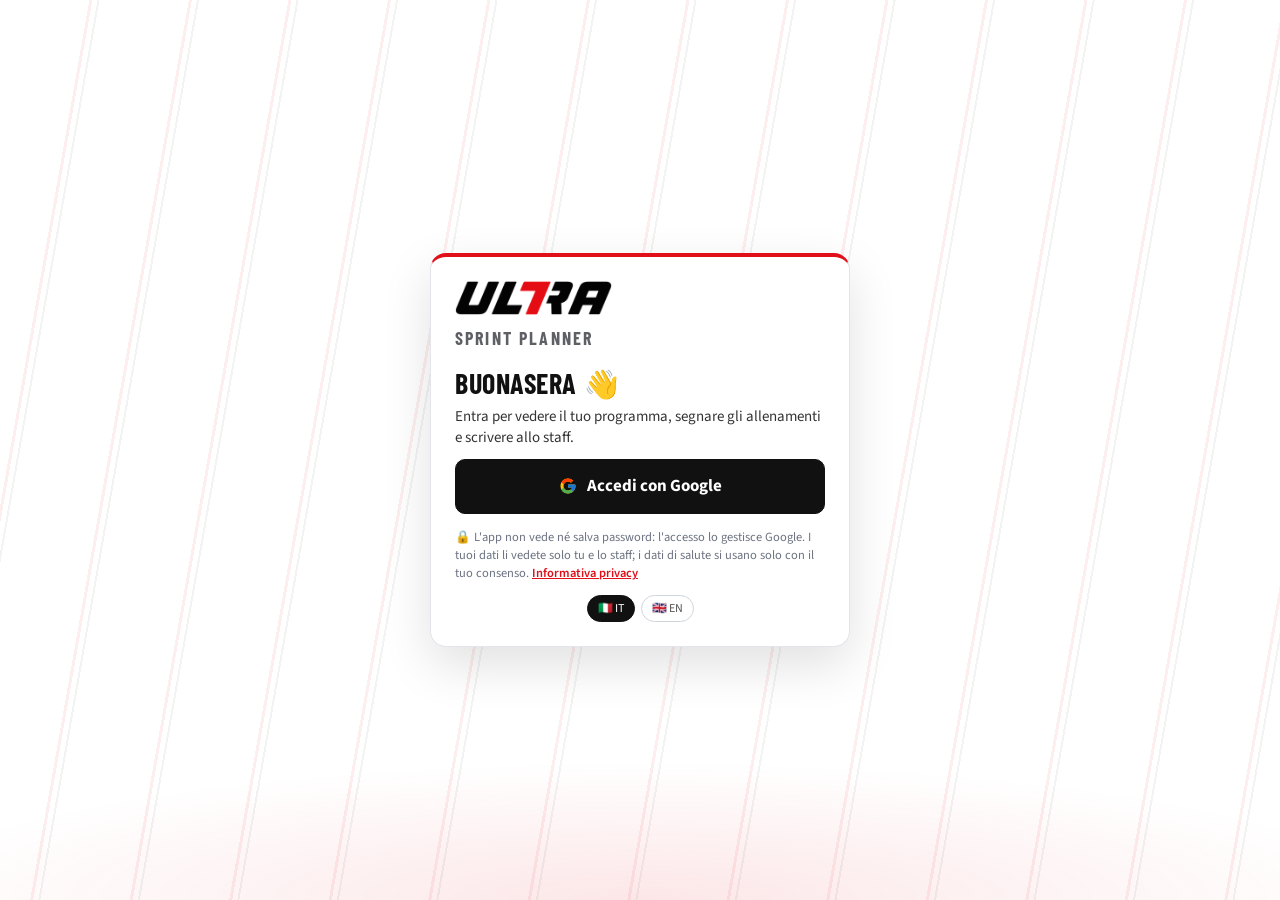
==== commit 2f37a24d: "Add files via upload" ====
--- a/public/index.html
+++ b/public/index.html
@@ -7,13 +7,11 @@
 <style>[hidden]{display:none!important}</style></head><body>
 <title>ULTRA Sprint Planner</title>
 
-<style>
-/* Layout: phone-first app shell — sticky header (brand, tabs, group + week stepper); coach board = 7 day columns scrolling sideways; athlete view = stacked day cards with check-ins. */
-:root{
-  --bg:#FFFFFF; --surface:#FFFFFF; --surface-2:#F4F4F5; --ink:#111111; --muted:#5F6066; --line:#E2E2E5;
-  --accent:#E10F1A; --accent-ink:#FFFFFF; --ok:#1E7B34; --ok-bg:#E6F4EA; --warn:#9A5B00; --warn-bg:#FFF3E0; --bad:#C1121F; --bad-bg:#FDE8E8; --info-bg:#EEF2F7;
-  --display:"Barlow Condensed","Arial Narrow",Arial,sans-serif; --body:"Source Sans 3","Segoe UI",Roboto,Helvetica,Arial,sans-serif; --r:12px;
-  color-scheme:light;
+<style>:root{
+--bg:#FFFFFF; --surface:#FFFFFF; --surface-2:#F4F4F5; --ink:#111111; --muted:#5F6066; --line:#E2E2E5;
+--accent:#E10F1A; --accent-ink:#FFFFFF; --ok:#1E7B34; --ok-bg:#E6F4EA; --warn:#9A5B00; --warn-bg:#FFF3E0; --bad:#C1121F; --bad-bg:#FDE8E8; --info-bg:#EEF2F7;
+--display:"Barlow Condensed","Arial Narrow",Arial,sans-serif; --body:"Source Sans 3","Segoe UI",Roboto,Helvetica,Arial,sans-serif; --r:12px;
+color-scheme:light;
 }
 *{box-sizing:border-box}
 html,body{background:var(--bg)}
@@ -103,7 +101,6 @@
 .btn:focus-visible,button:focus-visible,input:focus-visible,select:focus-visible,textarea:focus-visible{outline:2px solid var(--accent);outline-offset:2px}
 .iconbtn{border:0;background:transparent;cursor:pointer;color:var(--muted);font-size:15px;padding:4px 6px;border-radius:6px}
 .iconbtn:hover{background:var(--surface-2);color:var(--ink)}
-
 #side,#sidefab,#sidebg{display:none}
 #side{position:fixed;left:0;top:0;bottom:0;width:var(--sidew,256px);z-index:6;flex-direction:column;gap:8px;background:var(--surface);border-right:1px solid var(--line);padding:12px 10px 24px;overflow:auto}
 .sideh{display:flex;justify-content:space-between;align-items:center;font-family:var(--display);font-size:15px;text-transform:uppercase;letter-spacing:.03em;padding:4px 4px 0}
@@ -122,21 +119,20 @@
 .cgm label{display:flex;gap:6px;align-items:center;font-size:13.5px}.cgm .why{font-size:11px;color:var(--muted);margin-left:auto}
 .cgcol{width:26px;height:26px;border-radius:50%;border:2px solid transparent;cursor:pointer}.cgcol[aria-pressed="true"]{border-color:var(--ink);box-shadow:0 0 0 2px var(--surface) inset}
 @media (min-width:1100px){
- body.side{padding-left:calc(var(--sidew,256px) + 16px)}
- body.side header.app{margin-left:calc(-1 * (var(--sidew,256px) + 16px));padding-left:calc(var(--sidew,256px) + 32px)}
- body.side #side{display:flex}
+body.side{padding-left:calc(var(--sidew,256px) + 16px)}
+body.side header.app{margin-left:calc(-1 * (var(--sidew,256px) + 16px));padding-left:calc(var(--sidew,256px) + 32px)}
+body.side #side{display:flex}
 }
 @media (max-width:1099px){
- body.side #sidefab{display:flex;align-items:center;justify-content:center;position:fixed;left:14px;bottom:calc(16px + env(safe-area-inset-bottom,0px));z-index:20;width:52px;height:52px;border-radius:50%;border:0;background:var(--ink);color:var(--surface);font-size:22px;box-shadow:0 4px 14px rgba(0,0,0,.25);cursor:pointer}
- body.side.sideopen #side{display:flex;width:min(310px,86vw);z-index:31;box-shadow:4px 0 24px rgba(0,0,0,.25)}
- body.side.sideopen #sidebg{display:block;position:fixed;inset:0;background:rgba(0,0,0,.35);z-index:30}
- .sidex{display:block}
+body.side #sidefab{display:flex;align-items:center;justify-content:center;position:fixed;left:14px;bottom:calc(16px + env(safe-area-inset-bottom,0px));z-index:20;width:52px;height:52px;border-radius:50%;border:0;background:var(--ink);color:var(--surface);font-size:22px;box-shadow:0 4px 14px rgba(0,0,0,.25);cursor:pointer}
+body.side.sideopen #side{display:flex;width:min(310px,86vw);z-index:31;box-shadow:4px 0 24px rgba(0,0,0,.25)}
+body.side.sideopen #sidebg{display:block;position:fixed;inset:0;background:rgba(0,0,0,.35);z-index:30}
+.sidex{display:block}
 }
 .rtxt{white-space:pre-wrap;font-size:13.5px;line-height:1.4;background:var(--surface-2);border-radius:6px;padding:6px 8px;margin-top:4px}
 textarea.tinput,#f_txt{width:100%;min-height:96px;resize:vertical;font:inherit;padding:8px 10px;border:1px solid var(--line);border-radius:8px;background:var(--surface)}
 .rowtop{display:grid;grid-template-columns:minmax(170px,300px) 1fr;gap:10px}@media(max-width:560px){.rowtop{grid-template-columns:1fr}}
 .pcinfo{margin-top:6px;background:color-mix(in srgb,var(--ok) 9%,transparent);border-radius:6px;padding:6px 8px;line-height:1.5}.pcinfo:empty{display:none}.pcl{white-space:nowrap}
-
 .tile.sel,.mt.sel{outline:3px solid var(--accent);outline-offset:-2px;background:color-mix(in srgb,var(--accent) 12%,var(--surface))}
 .col.dsel,.mday.dsel,.gcell.dsel{background:color-mix(in srgb,var(--accent) 10%,transparent);box-shadow:inset 0 0 0 3px var(--accent)}
 .selbar{position:fixed;left:50%;transform:translateX(-50%);bottom:calc(14px + env(safe-area-inset-bottom,0px));z-index:25;display:flex;gap:10px;align-items:center;flex-wrap:wrap;background:var(--ink);color:var(--surface);padding:10px 12px;border-radius:12px;box-shadow:0 8px 24px rgba(0,0,0,.3);width:min(720px,calc(100vw - 24px))}
@@ -218,7 +214,6 @@
 .rpebtns button[aria-pressed="true"]{color:#fff;border-color:transparent}
 input[type=range]{width:100%;accent-color:var(--accent)}
 .painval{font-family:var(--display);font-weight:700;font-size:28px}
-/* month calendar (Final Surge-like boxes) */
 .mcal{padding:0;overflow:hidden}
 .mhead{display:grid;grid-template-columns:120px repeat(7,minmax(0,1fr));background:var(--surface-2);border-bottom:1px solid var(--line);font-family:var(--display);font-weight:700;font-size:14px;letter-spacing:.04em;color:var(--muted)}
 .mhead span{padding:6px 8px}
@@ -256,7 +251,6 @@
 .fday{font-family:var(--display);font-weight:700;font-size:16px;margin:14px 0 6px;padding-bottom:3px;border-bottom:1px solid var(--line);display:flex;gap:6px;align-items:center}
 .fitem{display:flex;gap:10px;align-items:flex-start;margin:6px 0 6px 4px}.fitem>div{min-width:0;flex:1}
 .fdot{width:10px;height:10px;border-radius:50%;margin-top:5px;flex:0 0 auto}
-/* group comparison */
 .gcmp{display:grid;grid-template-columns:66px repeat(3,minmax(220px,1fr));background:var(--surface);border:1px solid var(--line);border-radius:var(--r);min-width:min-content;overflow:hidden}
 .gch{padding:8px 10px;background:var(--surface-2);border-bottom:1px solid var(--line);border-left:1px solid var(--line)}
 .gch b{font-family:var(--display);font-size:20px}
@@ -264,13 +258,12 @@
 .gcell{border-left:1px solid var(--line);border-bottom:1px solid var(--line);min-width:0;display:flex;flex-direction:column}
 .gcell .coladd{margin:4px 8px 6px;padding:1px}
 @media (max-width:720px){
- .mhead{grid-template-columns:repeat(7,minmax(0,1fr))} .mhead span:first-child{display:none} .mhead span{padding:5px 2px;text-align:center}
- .mweek{grid-template-columns:minmax(0,1fr)} .mwl{flex-direction:row;flex-wrap:wrap;align-items:center;gap:6px;border-right:0;border-bottom:1px dashed var(--line);padding:5px 8px}
- .mday{min-height:66px;padding:3px 2px;align-items:center}
- .mtn,.mwu span{display:none} .mt{padding:3px 2px;justify-content:center;border-left-width:0;border-bottom:2px solid var(--c);flex-wrap:wrap;gap:2px}
- .stm{width:12px;height:12px;font-size:8px}
-}
-/* period band, rep times, print sheet */
+.mhead{grid-template-columns:repeat(7,minmax(0,1fr))} .mhead span:first-child{display:none} .mhead span{padding:5px 2px;text-align:center}
+.mweek{grid-template-columns:minmax(0,1fr)} .mwl{flex-direction:row;flex-wrap:wrap;align-items:center;gap:6px;border-right:0;border-bottom:1px dashed var(--line);padding:5px 8px}
+.mday{min-height:66px;padding:3px 2px;align-items:center}
+.mtn,.mwu span{display:none} .mt{padding:3px 2px;justify-content:center;border-left-width:0;border-bottom:2px solid var(--c);flex-wrap:wrap;gap:2px}
+.stm{width:12px;height:12px;font-size:8px}
+}
 .pband{border-left:6px solid var(--pc);background:color-mix(in srgb, var(--pc) 24%, var(--surface));padding:6px 10px;border-radius:6px;font-size:13px;line-height:1.35}
 .pband b{font-family:var(--display);font-size:16px;letter-spacing:.03em;margin-right:4px}
 .wkblock{display:flex;flex-direction:column;gap:10px}
@@ -300,21 +293,19 @@
 .pchk{display:flex;flex-wrap:wrap;gap:4px 12px;font-size:12px}
 .pind{margin-top:4px;padding-top:6px;border-top:2px dashed var(--line);font-size:13px}
 @media print{
- @page{size:A4 landscape;margin:7mm}
- *{-webkit-print-color-adjust:exact;print-color-adjust:exact}
- header.app,.noprint,#sheet,.toast,body::before{display:none!important}
- html,body{background:#fff!important;color:#000}
- body{padding:0!important;font-size:10px}
- main{max-width:none;padding:0;gap:0}
- .psheet{overflow:visible}.pcols{grid-template-columns:repeat(3,1fr);gap:5px;min-width:0}
- .pcol{border:1px solid #999;padding:4px;gap:4px}
- .pw{break-inside:avoid} .pt{font-size:9.5px} .pwt .small{font-size:9.5px}
- .pt th,.pt td{border-color:#888}.pin{min-width:0;padding:5px 0}
- .pin::placeholder{color:transparent}
+@page{size:A4 landscape;margin:7mm}
+*{-webkit-print-color-adjust:exact;print-color-adjust:exact}
+header.app,.noprint,#sheet,.toast,body::before{display:none!important}
+html,body{background:#fff!important;color:#000}
+body{padding:0!important;font-size:10px}
+main{max-width:none;padding:0;gap:0}
+.psheet{overflow:visible}.pcols{grid-template-columns:repeat(3,1fr);gap:5px;min-width:0}
+.pcol{border:1px solid #999;padding:4px;gap:4px}
+.pw{break-inside:avoid} .pt{font-size:9.5px} .pwt .small{font-size:9.5px}
+.pt th,.pt td{border-color:#888}.pin{min-width:0;padding:5px 0}
+.pin::placeholder{color:transparent}
 }
 @media (prefers-reduced-motion:reduce){*{transition:none!important;animation:none!important}}
-
-/* v40 · restyling ULTRA + navigazione telefono */
 body{-webkit-tap-highlight-color:transparent}
 header.app{border-bottom:2px solid var(--ink)}
 .brand{align-items:center}
@@ -336,28 +327,26 @@
 .dnav{display:none}
 .daystrip{display:none}
 @media (max-width:760px){
-  input,select,textarea{font-size:16px!important}
-  .btn{min-height:40px}
-  #groupseg{flex:1 1 100%;max-width:100%;overflow-x:auto;scrollbar-width:none}#groupseg button{flex:0 0 auto}
-  .weekstep{flex:1 1 100%}
-  .board{grid-template-columns:repeat(7,calc(100vw - 44px))!important}
-  .boardwrap{scroll-snap-type:x mandatory}
-  .col{scroll-snap-align:center;scroll-snap-stop:always}
-  .dnav{display:inline-flex;gap:6px;float:right;margin-right:8px}
-  .dnav button{border:1px solid var(--line);background:var(--surface);border-radius:50%;width:30px;height:30px;font-size:17px;line-height:1;cursor:pointer;display:inline-flex;align-items:center;justify-content:center;color:var(--ink)}
-  .aswipe{display:flex;overflow-x:auto;scroll-snap-type:x mandatory;gap:12px;margin-inline:-16px;padding-inline:16px;scrollbar-width:none;-webkit-overflow-scrolling:touch}
-  .aswipe::-webkit-scrollbar{display:none}
-  .aswipe>section.day{flex:0 0 100%;scroll-snap-align:center;scroll-snap-stop:always;min-width:0}
-  .daystrip{display:flex;gap:6px;justify-content:space-between;position:sticky;top:var(--hh,120px);z-index:3;background:var(--bg);padding:6px 0}
-  .daystrip button{flex:1;border:1px solid var(--line);background:var(--surface);border-radius:10px;padding:6px 0;font-family:var(--display);font-weight:700;font-size:16px;cursor:pointer;color:var(--muted)}
-  .daystrip button.today{color:var(--accent);border-color:var(--accent)}
-  .daystrip button[aria-current="true"]{background:var(--ink);color:#fff;border-color:var(--ink)}
+input,select,textarea{font-size:16px!important}
+.btn{min-height:40px}
+#groupseg{flex:1 1 100%;max-width:100%;overflow-x:auto;scrollbar-width:none}#groupseg button{flex:0 0 auto}
+.weekstep{flex:1 1 100%}
+.board{grid-template-columns:repeat(7,calc(100vw - 44px))!important}
+.boardwrap{scroll-snap-type:x mandatory}
+.col{scroll-snap-align:center;scroll-snap-stop:always}
+.dnav{display:inline-flex;gap:6px;float:right;margin-right:8px}
+.dnav button{border:1px solid var(--line);background:var(--surface);border-radius:50%;width:30px;height:30px;font-size:17px;line-height:1;cursor:pointer;display:inline-flex;align-items:center;justify-content:center;color:var(--ink)}
+.aswipe{display:flex;overflow-x:auto;scroll-snap-type:x mandatory;gap:12px;margin-inline:-16px;padding-inline:16px;scrollbar-width:none;-webkit-overflow-scrolling:touch}
+.aswipe::-webkit-scrollbar{display:none}
+.aswipe>section.day{flex:0 0 100%;scroll-snap-align:center;scroll-snap-stop:always;min-width:0}
+.daystrip{display:flex;gap:6px;justify-content:space-between;position:sticky;top:var(--hh,120px);z-index:3;background:var(--bg);padding:6px 0}
+.daystrip button{flex:1;border:1px solid var(--line);background:var(--surface);border-radius:10px;padding:6px 0;font-family:var(--display);font-weight:700;font-size:16px;cursor:pointer;color:var(--muted)}
+.daystrip button.today{color:var(--accent);border-color:var(--accent)}
+.daystrip button[aria-current="true"]{background:var(--ink);color:#fff;border-color:var(--ink)}
 }
 @media (min-width:761px){.aswipe{display:contents}.aswipe>section.day.rest{display:none}.daystrip{display:none}}
 .aswipe{position:relative}
 #ptr{position:fixed;left:50%;top:calc(env(safe-area-inset-top,0px) + 8px);transform:translate(-50%,-60px);z-index:40;background:var(--ink);color:#fff;border-radius:999px;padding:6px 14px;font-weight:700;font-size:14px;transition:transform .15s;pointer-events:none}
-
-/* v41 · fase 2 */
 .emotag{display:inline-block;margin-right:4px;font-size:1.05em;line-height:1}
 .emogrid{display:grid;grid-template-columns:repeat(auto-fill,minmax(52px,1fr));gap:8px}
 .emogrid button{font-size:28px;height:54px;border:1px solid var(--line);border-radius:12px;background:var(--surface);cursor:pointer}
@@ -381,8 +370,6 @@
 .inboxrow{display:flex;gap:10px;align-items:center;width:100%;border:1px solid var(--line);background:var(--surface);border-radius:12px;padding:10px;cursor:pointer;margin-bottom:6px;font:inherit;color:var(--ink)}.inboxrow .emotag{font-size:26px}
 #chatb{position:relative}.cdot{position:absolute;top:-5px;right:-5px;min-width:18px;height:18px;border-radius:9px;background:var(--accent);color:#fff;font-size:11px;font-weight:700;display:flex;align-items:center;justify-content:center;padding:0 4px}.cdot[hidden]{display:none}
 .cdown{display:flex;flex-direction:column;align-items:center;background:var(--ink);color:#fff;border-radius:12px;padding:6px 12px;line-height:1}.cdown b{font-family:var(--display);font-size:26px}.cdown small{font-size:11px}
-
-/* v41 · menu laterale per tutti */
 nav.tabs{display:none!important}
 #sidefab{display:none!important}
 .caltool[hidden]{display:none!important}
@@ -405,34 +392,28 @@
 @media (max-width:1099px){#menub{display:inline-flex}}
 @media (min-width:1100px){body.side header.app .brand{padding-top:2px}}
 @media (max-width:760px){#ctxbar{flex-wrap:wrap}.grpchip{flex:0 0 auto}.weekstep{flex:1 1 0}}
-
 .brand .who{order:1;margin-left:auto}#chatb{order:2}#navhomeb{order:3}
 @media (max-width:760px){.brand .who{display:none}#chatb{margin-left:auto!important}}
-
-/* v41 · telefono: solo il programma, grande */
 .golinkb{border:0;background:none;padding:2px 0;cursor:pointer;font-size:12.5px;font-weight:700;color:var(--accent)}
 .golink{font-size:12px;font-weight:700;color:var(--accent);margin-left:6px;white-space:nowrap}
 .fday[data-goday]{cursor:pointer}
 @media (max-width:760px){
-  .wkhead>*:not(details.wtools){display:none!important}
-  .wkhead{padding:4px 12px}
-  .wkhead details.wtools{margin-top:0;border-top:0;padding-top:0}
-  .wkhead:not(:has(details.wtools)){display:none}
-  .colhead .tot{display:none}
-  main>section.wksum{display:none!important}
-  section.day .fb span.num{display:none}
-  .row .nm{font-size:17px}
-  .boardhint,.wkblock .legend,main>.legend{display:none!important}
-  .tile .k,.tile .nm{font-size:15px}
-}
-
+.wkhead>*:not(details.wtools){display:none!important}
+.wkhead{padding:4px 12px}
+.wkhead details.wtools{margin-top:0;border-top:0;padding-top:0}
+.wkhead:not(:has(details.wtools)){display:none}
+.colhead .tot{display:none}
+main>section.wksum{display:none!important}
+section.day .fb span.num{display:none}
+.row .nm{font-size:17px}
+.boardhint,.wkblock .legend,main>.legend{display:none!important}
+.tile .k,.tile .nm{font-size:15px}
+}
 .wuwrap{padding:6px 8px;border-bottom:1px dashed var(--line)}
 .wutile{display:flex;gap:8px;align-items:center;width:100%;text-align:left;border:1px solid var(--line);background:var(--surface);border-radius:10px;padding:6px 8px;cursor:pointer;font:inherit;color:var(--ink)}
 .wutile .wtx{display:flex;flex-direction:column;min-width:0;flex:1}.wutile .wtx b{font-size:14px}.wutile .wtx .small{white-space:nowrap;overflow:hidden;text-overflow:ellipsis}.wutile i{font-style:normal;color:var(--muted);font-size:18px}
 .wufull{font-size:15px;line-height:1.55;background:var(--surface-2);border-radius:10px;padding:10px 12px;max-height:60vh;overflow:auto}
 .avat{width:20px;height:20px;border-radius:50%;object-fit:cover;vertical-align:-4px;margin-right:5px;display:inline-block}
-
-/* v41 · fase 3-4 */
 .tgt{border:1px solid var(--line);background:var(--surface);border-radius:8px;padding:2px 6px;font-family:var(--display);font-weight:700;font-size:18px;color:var(--accent);cursor:pointer;display:inline-flex;flex-direction:column;align-items:flex-end;line-height:1.05}
 .tgt small{font-family:var(--body);font-size:10px;font-weight:600;color:var(--muted)}.tgt.big{font-size:30px}
 .fieldhd .fdn{font-family:var(--display);font-weight:700;font-size:22px;text-transform:uppercase}
@@ -452,26 +433,21 @@
 .sheet .frowg .flags{grid-column:1/-1}
 .fhgrid{display:grid;grid-template-columns:auto 1fr auto;gap:8px;align-items:center}.fhgrid>div{text-align:center;min-width:0}
 .fieldhd .fdn{font-size:20px}
-
-/* v41 · hub atleta + menu telefono */
 .athhub .hubemo{font-size:30px;line-height:1}.athhub .hubemo .avat{width:34px;height:34px}
 .hubseg{display:flex;width:100%;margin-top:10px}.hubseg button{flex:1 1 0;white-space:nowrap;min-width:0}
 @media (max-width:760px){.hubseg button{display:flex;flex-direction:column;align-items:center;gap:2px;font-size:13px;padding:6px 2px}.hubseg button span{font-size:20px}}
 #sidenav{order:0}#sideq{order:1}#sidelist{order:2}
 .sidenav .sni{font-size:18px;width:24px;text-align:center}
 @media (max-width:1099px){
-  #side .sidenavs{display:grid;grid-template-columns:repeat(3,1fr);gap:6px}
-  #side .sidenav{flex-direction:column;gap:2px;padding:10px 4px;font-size:13px;text-align:center;border:1px solid var(--line);justify-content:center}
-  #side .sidenav .sni{font-size:24px;width:auto}
-  #side .sidenav[aria-current="true"]{box-shadow:inset 0 -3px 0 var(--accent)}
-  #side .sidegrid{display:flex;overflow-x:auto;gap:6px;scrollbar-width:none}#side .sidegrid button{flex:0 0 auto;padding:8px 12px}
-  #side{padding-top:calc(12px + env(safe-area-inset-top,0px))}
-  #side .sidea{padding:9px 8px 9px 14px;font-size:15px}
-}
-
+#side .sidenavs{display:grid;grid-template-columns:repeat(3,1fr);gap:6px}
+#side .sidenav{flex-direction:column;gap:2px;padding:10px 4px;font-size:13px;text-align:center;border:1px solid var(--line);justify-content:center}
+#side .sidenav .sni{font-size:24px;width:auto}
+#side .sidenav[aria-current="true"]{box-shadow:inset 0 -3px 0 var(--accent)}
+#side .sidegrid{display:flex;overflow-x:auto;gap:6px;scrollbar-width:none}#side .sidegrid button{flex:0 0 auto;padding:8px 12px}
+#side{padding-top:calc(12px + env(safe-area-inset-top,0px))}
+#side .sidea{padding:9px 8px 9px 14px;font-size:15px}
+}
 @media (max-width:760px){.planonly{display:none!important}.wkhead,details.wtools{display:none!important}}
-
-/* v42 */
 .ctxpick{display:flex;gap:6px;min-width:0}.ctxpick[hidden]{display:none}
 .grpchip .cpt{min-width:0;overflow:hidden;text-overflow:ellipsis;white-space:nowrap;max-width:150px}
 .athchip.on{border-color:var(--accent);color:var(--accent)}
@@ -491,35 +467,32 @@
 .msgdel{display:flex;gap:6px;align-items:center;flex-wrap:wrap;margin-top:4px;font-size:13px}
 .msg{-webkit-user-select:none;user-select:none;-webkit-touch-callout:none}
 @media (max-width:760px){
-  #ctxbar{flex-direction:column;align-items:stretch;gap:6px}
-  .ctxpick{width:100%}.ctxpick .grpchip{flex:1 1 0;justify-content:center;min-width:0}
-  .grpchip .cpt{max-width:none}
-  .mdn .dplus,.mday .wx,.mday .wxs,.mday [class^="wx"]{display:none!important}
-  .mdn{flex-wrap:wrap;justify-content:center;font-size:13px;gap:1px;min-height:16px}
-  .mdn .rpec,.mdn .pdot{transform:scale(.85)}
-  .mday .lbl.s{font-size:9px;padding:0 3px;max-width:100%;overflow:hidden;text-overflow:ellipsis}
-}
-
+#ctxbar{flex-direction:column;align-items:stretch;gap:6px}
+.ctxpick{width:100%}.ctxpick .grpchip{flex:1 1 0;justify-content:center;min-width:0}
+.grpchip .cpt{max-width:none}
+.mdn .dplus,.mday .wx,.mday .wxs,.mday [class^="wx"]{display:none!important}
+.mdn{flex-wrap:wrap;justify-content:center;font-size:13px;gap:1px;min-height:16px}
+.mdn .rpec,.mdn .pdot{transform:scale(.85)}
+.mday .lbl.s{font-size:9px;padding:0 3px;max-width:100%;overflow:hidden;text-overflow:ellipsis}
+}
 @media print{
- .psheet .pcols{grid-template-columns:repeat(2,minmax(0,1fr))!important;gap:4mm!important}
- .psheet.one .pcols{grid-template-columns:1fr!important}
- .pcol{break-inside:auto;border:1px solid #777!important;border-radius:2mm}
- .pgh{font-size:13px;border-bottom:1.5px solid #000;padding-bottom:1mm}
- .phead{font-size:15px;font-weight:700;margin:0 0 3mm;font-family:var(--display);text-transform:uppercase}
- .pw{break-inside:avoid;page-break-inside:avoid;border-top:1px solid #bbb}
- .pwt b{font-size:11.5px}.pwt .small{font-size:9.5px;line-height:1.25}
- .pt{table-layout:fixed;width:100%;font-size:10px;margin-top:1mm}
- .pt th.l,.pt td.l{width:26mm;white-space:nowrap;overflow:hidden;text-overflow:ellipsis}
- .pt th:nth-child(2),.pt td.tgc{width:11mm}
- .pt td{height:8mm;vertical-align:middle}
- .pt th{background:#eee!important;font-size:9px}
- .pin{font-size:10.5px;height:7.5mm;padding:0}
- .pchk{font-size:10.5px;gap:2mm 5mm}
- .pcol>.small[style*="italic"]{font-size:9px;line-height:1.25;max-height:22mm;overflow:hidden}
- #side,#sidegrip,#ptr,#offb{display:none!important}
-}
-
-/* v42 b */
+.psheet .pcols{grid-template-columns:repeat(2,minmax(0,1fr))!important;gap:4mm!important}
+.psheet.one .pcols{grid-template-columns:1fr!important}
+.pcol{break-inside:auto;border:1px solid #777!important;border-radius:2mm}
+.pgh{font-size:13px;border-bottom:1.5px solid #000;padding-bottom:1mm}
+.phead{font-size:15px;font-weight:700;margin:0 0 3mm;font-family:var(--display);text-transform:uppercase}
+.pw{break-inside:avoid;page-break-inside:avoid;border-top:1px solid #bbb}
+.pwt b{font-size:11.5px}.pwt .small{font-size:9.5px;line-height:1.25}
+.pt{table-layout:fixed;width:100%;font-size:10px;margin-top:1mm}
+.pt th.l,.pt td.l{width:26mm;white-space:nowrap;overflow:hidden;text-overflow:ellipsis}
+.pt th:nth-child(2),.pt td.tgc{width:11mm}
+.pt td{height:8mm;vertical-align:middle}
+.pt th{background:#eee!important;font-size:9px}
+.pin{font-size:10.5px;height:7.5mm;padding:0}
+.pchk{font-size:10.5px;gap:2mm 5mm}
+.pcol>.small[style*="italic"]{font-size:9px;line-height:1.25;max-height:22mm;overflow:hidden}
+#side,#sidegrip,#ptr,#offb{display:none!important}
+}
 .tstats{display:flex;flex-wrap:wrap;gap:4px 12px;font-size:13px;background:var(--surface-2);border-radius:10px;padding:8px 10px;margin:8px 0}
 .consent{max-width:620px;margin:0 auto}.consent ul{padding-left:20px;line-height:1.5}.cbx{display:flex;gap:10px;align-items:flex-start;border:1px solid var(--line);border-radius:12px;padding:12px;margin-top:10px;cursor:pointer}.cbx input{width:22px;height:22px;flex:none;margin-top:2px}
 .iconbtn.star{font-size:18px;color:var(--muted)}.iconbtn.star.on{color:#E8A400}
@@ -527,17 +500,100 @@
 .pt .rn{display:none}.rleg{display:none;font-size:9px;color:#333;margin:1mm 0}
 @media print{.pt .rl{display:none}.pt .rn{display:inline}.rleg{display:block}.pt th{white-space:nowrap;overflow:hidden}}
 html[lang="en"] .quote .qt{display:none}
-
-/* v42 · bersagli più grandi su telefono */
 @media (max-width:760px){
-  .flags{gap:8px}.flags .flag,.flags .pill,.flags .iconbtn{min-height:42px;padding:8px 14px;font-size:15px}
-  .dnav button{width:40px;height:40px;font-size:20px}
-  .colhead .dplus{width:40px;height:40px;font-size:24px}
-  .rpebtns button{min-height:42px;min-width:38px;font-size:16px}
-  .golinkb{padding:8px 0;font-size:14px}
-  .dlbladd{padding:6px 10px;font-size:13px}
-}
-</style>
+.flags{gap:8px}.flags .flag,.flags .pill,.flags .iconbtn{min-height:42px;padding:8px 14px;font-size:15px}
+.dnav button{width:40px;height:40px;font-size:20px}
+.colhead .dplus{width:40px;height:40px;font-size:24px}
+.rpebtns button{min-height:42px;min-width:38px;font-size:16px}
+.golinkb{padding:8px 0;font-size:14px}
+.dlbladd{padding:6px 10px;font-size:13px}
+}
+.sysf{display:flex;flex-wrap:wrap;gap:6px;align-items:center}.sysf .sfl{font-size:12px;font-weight:700;color:var(--muted);text-transform:uppercase;letter-spacing:.04em;margin-right:4px}
+.sysf button{display:inline-flex;align-items:center;gap:4px;border:1.5px solid var(--sc);background:var(--sc);color:#fff;border-radius:999px;padding:6px 10px;min-height:36px;font:inherit;font-size:13px;font-weight:700;cursor:pointer}
+.sysf button[aria-pressed=false]{background:transparent;color:var(--muted);border-color:var(--line);text-decoration:line-through}
+.sysf .sfall{--sc:var(--ink)}
+.pdfcard .pbtns{display:flex;gap:8px;flex-wrap:wrap;margin-top:10px}.pdfcard.mon{border-left:4px solid var(--accent)}
+.wrep{background:#fff;color:#111}.wrep h1{font-family:var(--display);text-transform:uppercase;font-size:26px;margin:0}.wrep h3{font-family:var(--display);text-transform:uppercase;font-size:16px;margin:16px 0 6px;border-bottom:2px solid #111;padding-bottom:2px}
+.wrep .rhd{display:flex;justify-content:space-between;align-items:flex-end;gap:12px;border-bottom:3px solid var(--accent);padding-bottom:8px;margin-bottom:10px}.wrep .rhd img{height:26px}
+.wrep .kpis{display:grid;grid-template-columns:repeat(auto-fit,minmax(120px,1fr));gap:8px}.wrep .kpi{border:1px solid var(--line);border-radius:8px;padding:8px}.wrep .kpi b{display:block;font-size:20px;font-family:var(--display)}.wrep .kpi span{font-size:11px;color:#555}
+.wrep table{width:100%;border-collapse:collapse;font-size:12px}.wrep th,.wrep td{border-bottom:1px solid #ddd;padding:4px 5px;text-align:right;vertical-align:top}.wrep th{font-size:10.5px;text-transform:uppercase;color:#444;background:#f4f4f4}.wrep .l{text-align:left}
+.wrep .flagl{margin:0;padding-left:18px}.wrep .flagl li{margin:3px 0}.wrep .bad{color:#B3261E;font-weight:700}.wrep .mid{color:#B86E00;font-weight:700}.wrep .good{color:#2E7D32;font-weight:700}
+.wrep .tlist{font-size:12px}.wrep .tlist .te{border-left:3px solid var(--line);padding:3px 8px;margin:4px 0;break-inside:avoid}
+.wrep .tablewrap{overflow-x:auto}
+@page wrep{size:A4 portrait;margin:10mm}
+@media print{body.wrepmode main{display:block}body.wrepmode .wrep{page:wrep;font-size:10.5px}body.wrepmode #side,body.wrepmode #sidebg,body.wrepmode #ctxbar,body.wrepmode .pdfcard{display:none!important}.wrep .tablewrap{overflow:visible}.wrep h3{break-after:avoid}.wrep tr{break-inside:avoid}}
+.wrep th,.wrep td{white-space:normal!important;overflow-wrap:anywhere}.wrep td.l div.small{max-width:none}
+.thseg{display:flex;gap:6px;flex-wrap:wrap;margin-bottom:8px}
+.thgrid{display:grid;grid-template-columns:46px repeat(5,minmax(0,1fr));gap:3px;font-size:12px}
+.thgrid>div,.thgrid>button{min-height:30px;border-radius:5px;display:flex;align-items:center;justify-content:center;text-align:center;padding:2px;font:inherit;font-size:11.5px;line-height:1.1;overflow:hidden}
+.thgrid .tm{color:var(--muted);justify-content:flex-end;padding-right:4px}
+.thgrid .hd{flex-direction:column;font-weight:700;border:1px solid var(--line);background:var(--surface-2);cursor:pointer}
+.thgrid .c{border:1px solid var(--line);background:var(--surface);cursor:pointer;color:var(--muted)}
+.thgrid .c.on{background:color-mix(in srgb,var(--ok) 22%,var(--surface));border-color:color-mix(in srgb,var(--ok) 55%,transparent);color:var(--ok);font-weight:700}
+.thgrid .c.bk{background:color-mix(in srgb,#7B4FA0 20%,var(--surface));border-color:#7B4FA0;color:#5B2F80;font-weight:700}
+.thgrid .c.ov{outline:2px dashed var(--warn);outline-offset:-3px}
+.thgrid .c.past{opacity:.45}
+.thleg{display:flex;gap:12px;flex-wrap:wrap;font-size:12px;color:var(--muted);margin-top:8px}.thleg i{display:inline-block;width:12px;height:12px;border-radius:3px;margin-right:4px;vertical-align:-2px;border:1px solid var(--line)}
+.slots{display:grid;grid-template-columns:repeat(auto-fill,minmax(74px,1fr));gap:6px}
+.slots button{min-height:42px;border-radius:8px;border:1px solid color-mix(in srgb,var(--ok) 55%,transparent);background:color-mix(in srgb,var(--ok) 14%,var(--surface));color:var(--ok);font:inherit;font-weight:700;cursor:pointer}
+.slots button[aria-pressed=true]{background:var(--ink);color:var(--surface);border-color:var(--ink)}
+.slots button:disabled{background:transparent;color:var(--muted);border-color:var(--line);text-decoration:line-through;cursor:default}
+.bkchip{display:inline-flex;align-items:center;gap:4px;border:1px solid #7B4FA0;color:#5B2F80;background:color-mix(in srgb,#7B4FA0 10%,var(--surface));border-radius:999px;padding:4px 10px;font-size:12.5px;font-weight:700;cursor:pointer;min-height:32px;font-family:inherit}
+.agi{border:1px solid var(--line);border-radius:10px;padding:10px;margin-top:8px;display:grid;grid-template-columns:56px 1fr auto;gap:10px;align-items:center}
+.agi .t{font-family:var(--display);font-size:20px;font-weight:700}
+.qd{display:grid;grid-template-columns:repeat(5,minmax(0,1fr));gap:6px}.qd>div{border:1px solid var(--line);border-radius:8px;padding:6px;min-height:60px}.qd h4{margin:0 0 4px;font-size:12px;text-transform:uppercase}
+.qd .q{font-size:12px;border-left:3px solid #7B4FA0;padding:2px 6px;margin:3px 0;cursor:pointer}
+@media (max-width:760px){.qd{grid-template-columns:1fr}.thgrid{grid-template-columns:40px repeat(5,minmax(0,1fr))}.thgrid>div,.thgrid>button{min-height:34px;font-size:11px}}
+.rsich{display:inline-flex;align-items:center;gap:4px;border-radius:999px;padding:3px 9px;font-size:12.5px;font-weight:700;border:1px solid var(--line)}
+.rsich.ok{color:var(--ok);border-color:color-mix(in srgb,var(--ok) 50%,transparent)}.rsich.mid{color:#B86E00;border-color:#E0A040}.rsich.bad{color:var(--bad);border-color:var(--bad)}.rsich.cal{color:var(--muted)}.rsich.prov{border-style:dashed}
+.rsirow{display:grid;grid-template-columns:minmax(0,1fr) repeat(3,62px) 58px;gap:6px;align-items:center;padding:6px 0;border-bottom:1px solid var(--line)}
+.rsirow input{width:100%;min-height:42px;font-size:16px;text-align:center;padding:4px}
+.rsirow .nm{min-width:0;font-weight:700;font-size:14px;line-height:1.2}.rsirow .nm small{display:block;font-weight:400}
+@media (max-width:420px){.rsirow{grid-template-columns:minmax(0,1fr) repeat(3,54px)}.rsirow .kg{display:none}}
+.refc{cursor:pointer}.refc:hover{outline:2px solid var(--accent);outline-offset:-2px}
+body.hubweek .aswipe{display:block!important;overflow:visible!important;margin-inline:0!important;padding-inline:0!important}body.hubweek .aswipe>section.day{flex:none!important;margin-bottom:10px}body.hubweek .daystrip{display:none!important}body.hubweek .aswipe>section.day.rest{display:block!important}
+#vtog{display:flex;gap:4px;flex:none}#vtog button{border:1px solid var(--line);background:var(--surface);border-radius:8px;min-height:38px;min-width:42px;padding:4px 8px;font:inherit;font-size:13px;font-weight:700;cursor:pointer;color:var(--ink);display:inline-flex;align-items:center;gap:4px}#vtog button[aria-pressed=true]{background:var(--ink);color:#fff;border-color:var(--ink)}
+@media (max-width:760px){body.wkside .board{grid-template-columns:repeat(7,minmax(158px,1fr))!important}body.wkside .boardwrap{scroll-snap-type:none!important}body.wkside .col{scroll-snap-align:none!important}body.wkside .dnav{display:none!important}#vtog{width:100%}#vtog button{flex:1;justify-content:center}}
+.qgrid{border-collapse:separate;border-spacing:0;width:100%;font-size:12.5px}.qgrid th,.qgrid td{border-bottom:1px solid var(--line);padding:4px 5px;vertical-align:top;text-align:left;min-width:108px}.qgrid th:first-child,.qgrid td:first-child{position:sticky;left:0;background:var(--surface);min-width:46px;width:46px;font-weight:700;z-index:1}
+.qgrid .qb{display:block;border-left:3px solid #7B4FA0;background:color-mix(in srgb,#7B4FA0 9%,var(--surface));border-radius:4px;padding:3px 6px;margin:2px 0;cursor:pointer;line-height:1.2}.qgrid .qb small{display:block;color:var(--muted)}.qgrid .qf{color:var(--muted);font-size:11.5px}
+.painl .pe{border-left:3px solid var(--bad);padding:6px 10px;margin:6px 0;display:flex;justify-content:space-between;gap:8px;align-items:center}
+:root{--nlb:0px}
+#bnav{display:none}
+@media (max-width:760px){
+#bnav{display:flex;position:fixed;left:0;right:0;bottom:var(--nlb);height:64px;background:var(--surface);border-top:1px solid var(--line);z-index:25;box-shadow:0 -2px 10px rgba(0,0,0,.05)}
+#bnav button{flex:1;border:0;background:transparent;display:flex;flex-direction:column;align-items:center;justify-content:center;gap:1px;font:inherit;font-size:11px;font-weight:700;color:var(--muted);cursor:pointer;position:relative;min-height:56px}
+#bnav button .bi{font-size:21px;line-height:1.1}#bnav button[aria-current=true]{color:var(--accent)}
+#bnav .bb{position:absolute;top:4px;left:calc(50% + 6px);background:var(--accent);color:#fff;border-radius:99px;font-size:10px;min-width:16px;height:16px;padding:0 4px;display:flex;align-items:center;justify-content:center}
+body.hasbnav main{padding-bottom:calc(84px + var(--nlb))!important}
+body.hasbnav .toast{bottom:calc(76px + var(--nlb))!important}
+body.hasbnav::after{content:"";position:fixed;left:0;right:0;bottom:0;height:var(--nlb);background:var(--surface);z-index:24}
+}
+.sheet{padding-bottom:calc(14px + var(--nlb))!important}.sheet-bg{z-index:45!important}
+#bellb{position:relative}
+body.wkicons .boardwrap{overflow:visible!important;margin:0!important;padding:0!important;scroll-snap-type:none!important}
+body.wkicons .board{display:grid!important;grid-template-columns:repeat(7,minmax(0,1fr))!important;gap:4px!important;width:auto!important}
+body.wkicons .col{min-width:0!important;min-height:200px;padding:4px 2px!important;scroll-snap-align:none!important;cursor:pointer;display:flex;flex-direction:column;align-items:center;gap:4px}
+body.wkicons .colhead{text-align:center;padding:0!important;min-height:0!important;border:0!important}
+body.wkicons .colhead>*:not(.dn):not(.dd){display:none!important}
+body.wkicons .colhead .dn{font-size:15px!important}body.wkicons .colhead .dn .small{display:none}body.wkicons .colhead .dd{font-size:0!important}body.wkicons .colhead .dd::after{content:attr(data-n);font-size:12px;color:var(--muted)}
+body.wkicons .tile,body.wkicons .wutile{padding:0!important;border:0!important;background:transparent!important;min-height:0!important;width:auto!important;justify-content:center;box-shadow:none!important}
+body.wkicons .tile>span:not(.sysdot),body.wkicons .tile .stmark,body.wkicons .tile>b,body.wkicons .tile>i,body.wkicons .wutile .wtx,body.wkicons .wutile i{display:none!important}
+body.wkicons .tile .sysdot,body.wkicons .wutile .sysdot{width:34px!important;height:34px!important;border-radius:9px!important;font-size:16px}
+body.wkicons .coladd,body.wkicons .colnote,body.wkicons .boardhint,body.wkicons .wkhead,body.wkicons .dnav{display:none!important}
+body.wkicons .col.rest-empty::after{content:"riposo";font-size:10.5px;color:var(--muted)}
+.daysheet{display:block!important}.daysheet .col{min-width:0!important;width:100%!important;border:0!important;padding:0!important;box-shadow:none!important}.daysheet .dnav,.daysheet .dplus{display:none!important}
+.dshead{display:flex;align-items:center;gap:8px;margin-bottom:8px}.dshead .t{flex:1;text-align:center}.dshead .t b{font-family:var(--display);font-size:22px;text-transform:uppercase;display:block}
+.sessbar{display:flex;align-items:center;gap:10px;background:var(--ink);color:#fff;border-radius:14px;padding:10px 12px;margin-bottom:10px}.sessbar .live{width:10px;height:10px;border-radius:50%;background:#2ECC71;box-shadow:0 0 0 4px rgba(46,204,113,.25)}
+.stabs{display:flex;gap:6px;overflow-x:auto;padding-bottom:4px;margin-bottom:8px;-webkit-overflow-scrolling:touch}.stabs button{flex:none;border:1px solid var(--line);background:var(--surface);border-radius:99px;padding:8px 12px;font:inherit;font-weight:700;font-size:13.5px;cursor:pointer;min-height:40px;white-space:nowrap}.stabs button[aria-pressed=true]{background:var(--ink);color:#fff;border-color:var(--ink)}.stabs .cnt{font-weight:600;opacity:.75;margin-left:4px}
+.srow{padding:9px 0;border-bottom:1px solid var(--line)}.srow:last-child{border-bottom:0}.srow .top{display:flex;align-items:center;gap:8px}.srow .nm{font-weight:700;flex:1;min-width:0;overflow:hidden;text-overflow:ellipsis;white-space:nowrap;font-size:15px}
+.srow .ti{display:grid;grid-template-columns:repeat(auto-fill,minmax(62px,1fr));gap:6px;margin-top:6px}.srow input{width:100%;min-height:44px;font-size:17px;text-align:center;padding:2px;border:1.5px solid var(--line);border-radius:9px}.srow .ti input:placeholder-shown{border-color:color-mix(in srgb,var(--accent) 50%,transparent)}.srow input.m{width:72px}
+.srow .nb{min-height:42px;padding:0 10px;border:1px solid var(--line);border-radius:9px;background:var(--surface);font-size:13px;font-weight:700;cursor:pointer;white-space:nowrap}
+body.hasbnav #navhomeb{display:none!important}
+.spick{display:flex;align-items:center;gap:10px;padding:8px 0;border-bottom:1px solid var(--line)}.spick .sp{flex:1;font-weight:700}.spick button{width:52px;min-height:42px;border-radius:9px;border:1.5px solid var(--line);background:var(--surface);font-size:18px;font-weight:700;cursor:pointer}.spick button[aria-pressed=true]{background:color-mix(in srgb,var(--ok) 15%,var(--surface));border-color:var(--ok);color:var(--ok)}
+.sessback{display:flex;align-items:center;gap:10px;background:var(--ink);color:#fff;border-radius:12px;padding:10px 12px;margin-bottom:10px;cursor:pointer}
+.snote{border-left:3px solid #1565C0;background:color-mix(in srgb,#1565C0 6%,var(--surface));border-radius:6px;padding:6px 10px;margin:6px 0;font-size:14px}.snote small{display:block;color:var(--muted);font-size:11.5px}
+.gsec{margin-bottom:12px}.gsec>h3{font-family:var(--display);text-transform:uppercase;font-size:18px;margin:4px 0 8px}
+.onb{text-align:center}.onb .ob{font-size:54px;margin:10px 0}.onb .dots{display:flex;gap:6px;justify-content:center;margin:12px 0}.onb .dots i{width:8px;height:8px;border-radius:50%;background:var(--line)}.onb .dots i.on{background:var(--accent)}</style>
 
 <header class="app">
   <div class="brand"><button id="menub" class="navb" data-act="sideopen" aria-label="Menu" title="Menu">☰</button><button id="navback" class="navb" aria-label="Indietro" title="Indietro" hidden>←</button><h1 class="logo" id="navhome" role="button" tabindex="0" title="Home"><img src="[data-uri]" alt="ULTRA"><span>Sprint Planner</span></h1><button id="chatb" class="navb" aria-label="Messaggi" title="Messaggi" hidden>💬<span class="cdot" hidden></span></button><button id="navhomeb" class="navb" aria-label="Home" title="Home">⌂</button><span class="who" id="who"></span></div>
@@ -552,2258 +608,103 @@
 <main id="main"><div class="card empty">Caricamento del programma…</div></main>
 <div id="sheet"></div>
 
-<script>
-"use strict";
-const SYS=[["ACC","Accelerazione","2E5EAA"],["VMAX","Velocità massima","7B3FA0"],["SE","Resistenza alla velocità","E07B24"],["LATP","Potenza lattacida","A61B1B"],["LATC","Capacità lattacida","E06666"],["AER","Aerobico · PAF","4E9A3A"],["TECN","Tecnica · ritmo","B08D10"],["RES","Resistito","6E6E6E"],["HILLS","Hills · salite","8D6E3F"],["FORZA-P","Forza · alzate principali","8B5A2B"],["FORZA-A","Forza · accessori","A9814B"],["PLIO","Pliometria","1A8C8C"],["CORE","Core","B5651D"],["STRE","Stretching · mobilità","3E9C8F"],["TER","Terapie","8A5CA8"],["ATT","Riposo attivo","4E7FA0"],["REST","Riposo","5E6878"],["DRILL","Andature · special drills","7A6F5A"],["MB","Medicine ball throws · policoncorrenza","3D3D3D"],["GARA","Gara · competizione","A61B1B"],["NUTR","Nutrizione · visita","2F855A"],["EASY","Easy run · fondo lento","6DAE5C"],["STEADY","Steady run · fondo medio","3F8F4E"],["LONG","Long run · lungo","2B6136"],["THR","Threshold · soglia","C9A227"],["VO2","VO2max intervals · ripetute VO2max","D2541B"],["RP","Race pace · ritmo gara","8E244D"],["FART","Fartlek · variazioni di ritmo","2C7FB8"]];
-const MFS=["EASY","STEADY","LONG","THR","VO2","RP","FART"];
-const EMO={NUTR:"🥗",GARA:"🏁",MB:"🎱",DRILL:"🦶",CORE:"💪",STRE:"🧘",TER:"💆",ATT:"🚶",REST:"😴"};
-const SC=["ACC","VMAX","SE","LATP","LATC","AER","TECN","RES","HILLS","DRILL","EASY","STEADY","LONG","THR","VO2","RP","FART"]; const SCX=["FORZA-P","FORZA-A","PLIO"]; const RUNS=new Set(SC);
-const SCOL=Object.fromEntries(SYS.map(s=>[s[0],"#"+s[2]])); const SNAME=Object.fromEntries(SYS.map(s=>[s[0],s[1]]));
-const XUNIT={"FORZA-P":"rip","FORZA-A":"serie","PLIO":"contatti","MB":"lanci"};
-const ICON={
- ACC:'<path d="M4 18l6-6-6-6M12 18l6-6-6-6"/>',
- VMAX:'<path d="M13 2L4 14h7l-1 8 9-12h-7z"/>',
- SE:'<circle cx="12" cy="13" r="8"/><path d="M12 13V9M10 2h4M12 5V3"/>',
- LATP:'<path d="M12 2c1 4 6 6 6 12a6 6 0 0 1-12 0c0-3 2-5 3-6 0 2 1 3 2 3 0-4 1-6 1-9z"/>',
- LATC:'<rect x="3" y="7" width="16" height="10" rx="2"/><path d="M21 11v2M6 10v4M9 10v4"/>',
- AER:'<path d="M2 12h4l2-6 4 12 2-6h8"/>',
- PAFC:'<path d="M2 12h3l2-5 3 10 2-5h2l2-4 2 8 1-4h3"/>',
- HILLS:'<path d="M2 20l7-11 4 6 3-4 6 9z"/><path d="M14 5l2-2 2 2"/>',
- TECN:'<path d="M5 20l3-5M9 13l3-5M13 6l3-4M3 20h18"/>',
- RES:'<path d="M3 17h10l4-6h4M13 17v3M6 17v3M2 11l7-2"/>',
- "FORZA-P":'<path d="M2 12h20M5 8v8M8 6v12M16 6v12M19 8v8"/>',
- "FORZA-A":'<path d="M8 12h8M5 9v6M19 9v6M3 10.5v3M21 10.5v3"/>',
- PLIO:'<path d="M3 20c1.5-7 4.5-7 6 0 1.5-10 4.5-10 6 0 1.5-7 4.5-7 6 0"/>',
- WU:'<path d="M12 3v10M9 13a3 3 0 1 0 6 0M8 6h-2M18 6h-2M5 10l-1.5-1M20.5 9L19 10"/>',
- EASY:'<path d="M2 15c3-4 5-4 8 0s5 4 8 0l4-3"/>',
- STEADY:'<path d="M2 14h20M2 10h20"/>',
- LONG:'<path d="M4 21L9 3M20 21L15 3M12 5v3M12 11v3M12 17v3"/>',
- THR:'<path d="M4 18a8 8 0 1 1 16 0"/><path d="M12 18l4-6"/>',
- VO2:'<path d="M12 21s-7-4.5-7-10a4 4 0 0 1 7-2.6A4 4 0 0 1 19 11c0 5.5-7 10-7 10z"/>',
- RP:'<circle cx="12" cy="13" r="8"/><path d="M12 13l3-3M10 2h4"/>',
- FART:'<path d="M2 16l4-8 4 8 4-8 4 8 4-8"/>',
- NONE:'<circle cx="12" cy="12" r="3"/>'};
-function icon(k,cls="ico"){if(EMO[k])return `<span class="emo" aria-hidden="true">${EMO[k]}</span>`;return `<svg class="${cls}" viewBox="0 0 24 24" fill="none" stroke="currentColor" stroke-width="2" stroke-linecap="round" stroke-linejoin="round" aria-hidden="true">${ICON[k]||ICON.NONE}</svg>`}
-const TIPOL=["Reps","Target time","Time trial","Segment break down","Ladder","Broken","Start","Fly","Overspeed","Build-up","Easy run","Tempo run","Race pace","Race","Test","Drills","Strength","Isometric","Plyo","Warm-up","Recovery"];
-const SURF=["Track","Indoor","Grass","Hill","Street","Mat","Sand","Treadmill","Gym"]; const SHOES=["Flat","Spike","Carbon spike","A1","Trainer","Barefoot"];
-const STARTS={"Blocks":0,"3-point":.05,"2-point":.10,"Fly-in":null,"Rolling":-.10,"Falling":.05,"Crouch":.05};
-const ACCAT=["Flessori eccentrici","Polpaccio · piede","Adduttori","Flessori anca","Glutei · anca","Core · anti-rotazione","Parte superiore","Altro"];
-const VBTZ=[["ABS",0],["ACS",.5],["S-SP",.75],["SP-S",1],["STS",1.3]];
-const CYCLES=["INTRO-I","AA-I","BUILD-I","INT-I","SPEC-I","COMP-I","TRANS-I","AA-O","BUILD-O","INT-O","SPEC-O","COMP-O","COMP2-O","TRANS-O"];
-const PHC=[["COMP2","#B00020"],["COMP","#F4777A"],["SPEC","#F4B183"],["INTRO","#BFBFBF"],["INT","#FFD966"],["BUILD","#8FB8E8"],["AA","#A9D18E"],["TRANS","#D9D9D9"]];
-const LABELS=[["Altura","#2E5EAA"],["Raduno","#7B3FA0"],["Gara","#A61B1B"],["Test","#B08D10"],["Scarico","#4E9A3A"],["Viaggio","#1A8C8C"],["Malato","#B3261E"],["Infortunio","#8B1E1E"],["Scuola / esami","#6E6E6E"],["Riposo","#5E6878"]];
-const LCOL=Object.fromEntries(LABELS);
-const MESIL=["Gennaio","Febbraio","Marzo","Aprile","Maggio","Giugno","Luglio","Agosto","Settembre","Ottobre","Novembre","Dicembre"];
-const DAYS=["LUN","MAR","MER","GIO","VEN","SAB","DOM"]; const DAYFULL=["Lunedì","Martedì","Mercoledì","Giovedì","Venerdì","Sabato","Domenica"];
-const GROUPS=["100","200","400"]; const NW=120; const MESI=["gen","feb","mar","apr","mag","giu","lug","ago","set","ott","nov","dic"];
-const KNOTS=[0,10,20,30,60,100,150,200,300,400,600];
-const PAR={lc:1.0,ta:125,l0h:.53,hi2:.95,hi1:.90,rt:.17};
-const WA={men:{60:[68.62032200155772,-1468.376079820242,7854.923996115336],100:[24.642211664166098,-837.7135408530303,7119.3125116789015],200:[5.083329625804254,-360.8260380705033,6403.154333221377],300:[1.8296570247447335,-209.30430382250051,5985.805789959268],400:[1.0210130425695638,-161.3092238081408,6371.289298935095]},women:{60:[24.91177544269476,-697.4127036580539,4880.84062414919],100:[9.927426450685289,-436.6751262119069,4802.020943877404],200:[2.2422237149162925,-204.01464451534775,4640.727341804304],300:[.6999743364017235,-107.79032021608691,4149.692833384965],400:[.3350059758445596,-73.6974469594461,4053.1545244171575]}};
-const FEEL=[[1,"😫","Pessimo"],[2,"😕","Così così"],[3,"😐","Normale"],[4,"🙂","Bene"],[5,"😄","Ottimo"]];
-const RPEL=["Riposo","Molto molto facile","Facile","Moderato","Un po' duro","Duro","Duro","Molto duro","Molto duro","Quasi massimale","Massimale"];
-const PAINAREA=["Flessori coscia","Quadricipite","Polpaccio","Tendine d'Achille","Piede","Caviglia","Ginocchio","Anca / inguine","Adduttori","Glutei","Schiena","Altro"];
-const FEELC={1:"#B3261E",2:"#E07B24",3:"#D9A400",4:"#7FAE34",5:"#2E7D32"};
-function rpeFace(v){return v<=1?"😌":v<=3?"🙂":v<=5?"😐":v<=7?"😓":v<=9?"😫":"🥵"}
-function feelBadge(v){v=Math.min(5,Math.max(1,Math.round(v)));return `<span class="emob" style="background:${FEELC[v]}" title="Sensazioni: ${FEEL[v-1][2]}">${FEEL[v-1][1]}</span>`}
-function rpeBadge(v){v=Math.min(10,Math.max(0,Math.round(v)));return `<span class="emob" style="background:${rpeColor(v)}" title="RPE ${v} · ${RPEL[v]}">${rpeFace(v)}</span>`}
-function rpeColor(v){return v<=2?"#4E9A3A":v<=4?"#8DB33A":v<=6?"#E0A400":v<=8?"#E07B24":"#B3261E"}
-function painColor(v){return v<=0?"var(--muted)":v<=3?"#8DB33A":v<=6?"#E07B24":"#B3261E"}
-
-const $=s=>document.querySelector(s);
-const esc=s=>String(s??"").replace(/[&<>"']/g,c=>({"&":"&amp;","<":"&lt;",">":"&gt;",'"':"&quot;","'":"&#39;"}[c]));
-const isNum=v=>typeof v==="number"&&isFinite(v);
-const num=v=>{if(v===""||v==null)return null;const n=typeof v==="number"?v:parseFloat(String(v).replace(",","."));return isFinite(n)?n:null};
-const fx=(v,d=2)=>isNum(v)?v.toFixed(d).replace(".",","):"";
-const fint=v=>isNum(v)?Math.round(v).toLocaleString("it-IT"):"";
-const uid=()=>"r"+Date.now().toString(36)+Math.random().toString(36).slice(2,6);
-const clone=o=>JSON.parse(JSON.stringify(o??{}));
-const ls={get(k,d){try{const v=localStorage.getItem("usp:"+k);return v==null?d:JSON.parse(v)}catch(e){return d}},set(k,v){try{localStorage.setItem("usp:"+k,JSON.stringify(v))}catch(e){}}};
-function toast(t){document.querySelectorAll(".toast").forEach(x=>x.remove());const el=document.createElement("div");el.className="toast";el.setAttribute("role","status");el.textContent=t;const u=WUNDO&&!WUNDO.done&&Date.now()-WUNDO.t<2000;if(u){const b=document.createElement("button");b.className="undob";b.textContent="↶ Annulla";b.onclick=ev=>{ev.stopPropagation();el.remove();doUndo()};el.appendChild(b)}document.body.appendChild(el);setTimeout(()=>el.remove(),u?6500:2400)}
-/* v43 · annulla l'ultima modifica al programma (le modifiche fatte insieme, entro 1,5 s, si annullano insieme) */
-let WUNDO=null;
-function undoSnap(w,g){if(S._undoing)return;const id=docId(w,g);const now=Date.now();if(!WUNDO||WUNDO.done||now-WUNDO.t>1500)WUNDO={t:now,items:{}};WUNDO.t=now;if(!(id in WUNDO.items))WUNDO.items[id]=S.weeks[id]?clone(S.weeks[id]):null}
-function doUndo(){if(!WUNDO||WUNDO.done)return;WUNDO.done=true;const it=WUNDO.items;S._undoing=true;try{for(const [id,prev] of Object.entries(it)){if(prev==null){delete S.weeks[id];delDoc("weeks/"+id)}else{S.weeks[id]=prev;saveDoc("weeks/"+id,prev)}}}finally{S._undoing=false}S._keepScroll=true;render();setTimeout(()=>toast("Modifica annullata"),30)}
-function cycColor(c){if(!c)return"transparent";for(const [k,col] of PHC){if(c.startsWith(k))return col}return"#ddd"}
-function sysTag(s){return s?`<span class="sys" style="background:${SCOL[s]||"#777"}">${icon(s)}${esc(s)}</span>`:`<span class="sys" style="background:var(--muted)">${icon("NONE")}—</span>`}
-function sysDot(s,wu){if(!wu&&EMO[s])return `<span class="sysdot" style="background:color-mix(in srgb, ${SCOL[s]} 22%, var(--surface));border:1px solid color-mix(in srgb, ${SCOL[s]} 45%, transparent)" title="${esc(SNAME[s])}">${icon(s)}</span>`;return `<span class="sysdot" style="background:${wu?"#B85C00":(SCOL[s]||"var(--muted)")}" title="${esc(wu?"Warm-up":(SNAME[s]||"Senza sistema"))}">${icon(wu?"WU":(s||"NONE"))}</span>`}
-function lblChip(t,removeAttr){const c=LCOL[t]||"#5E6878";return `<span class="lbl" style="color:${c};border-color:${c};background:color-mix(in srgb, ${c} 10%, transparent)">${esc(t)}${removeAttr?`<button ${removeAttr} aria-label="Togli etichetta ${esc(t)}">×</button>`:""}</span>`}
-const wid=w=>"w"+String(w).padStart(2,"0");
-/* recoveries: stored in seconds, shown and typed in minutes (3 · 1,5 · 1:30 · 1'30) */
-function fmtRec(sec){sec=Math.round(sec);if(sec<60)return sec+"″";const m=Math.floor(sec/60),r=sec%60;return r?`${m}′${String(r).padStart(2,"0")}″`:`${m}′`}
-function recToField(sec){if(!isNum(sec))return"";sec=Math.round(sec);const m=Math.floor(sec/60),r=sec%60;return r?`${m}:${String(r).padStart(2,"0")}`:String(m)}
-function parseRec(v){v=String(v||"").trim();if(!v)return null;const mm=v.match(/^(\d+)\s*[:'′]\s*(\d{1,2})\s*[″"]?$/);if(mm)return (+mm[1])*60+(+mm[2]);const n=num(v.replace(/[′']/g,""));return n==null?null:Math.round(n*60)}
-
-const S={wx:{},folder:null,tab:ls.get("tab",null),group:ls.get("group","100"),week:null,ath:ls.get("ath",{}),athSel:null,libQ:"",libSys:"",volGroup:ls.get("volGroup","TUTTI"),repAth:null,wcount:ls.get("wcount",3),tprova:null,pd:null,cal:ls.get("cal","week"),mcount:ls.get("mcount",1),blk:ls.get("blk",null),clip:ls.get("clip",null),
-  lib:{},weeks:{},athletes:{},logs:{},tpls:{},tpl:ls.get("tpl",null),tplShow:ls.get("tplShow",""),tplOpen:{},tplG:"",cfg:null,ready:{lib:false,weeks:false,ath:false,cfg:false,logs:false,tpl:false},db:null,uid:null,coach:false,canWrite:false,noDb:false};
-const myLog=()=>S.uid?S.logs[S.uid]:null;
-const myAthId=()=>myLog()?.athlete||null;
-
-function startDate(){const s=S.cfg?.start||"2026-09-21";const d=new Date(s+"T12:00:00");return isNaN(d)?new Date("2026-09-21T12:00:00"):d}
-function dateOf(w,di=0){const d=new Date(startDate());d.setDate(d.getDate()+7*(w-1)+di);return d}
-const dshort=d=>`${d.getDate()} ${MESI[d.getMonth()]}`;
-function dayNum(d){const a=new Date(d);const s=startDate();return Math.round((Date.UTC(a.getFullYear(),a.getMonth(),a.getDate())-Date.UTC(s.getFullYear(),s.getMonth(),s.getDate()))/864e5)}
-function currentWeek(){const w=Math.floor(dayNum(new Date())/7)+1;return Math.min(NW,Math.max(1,w))}
-function todayIdx(w){if(w!==currentWeek())return -1;const d=dayNum(new Date())-7*(w-1);return d>=0&&d<7?d:-1}
-function cycAt(g,w){if(isTK(g))return tplWeek(g.slice(2),w)?.cyc||"";g=grpOf(g);const m=S.cfg?.cyc?.[g]||{};for(let i=w;i>=1;i--){if(m[i])return m[i]}return""}
-function cycStartsAt(g,w){return !!(S.cfg?.cyc?.[g]||{})[w]}
-
-function accelModel(a){const V=a?.fly10?10/a.fly10:null,t30=num(a?.t30);if(!V||!t30||t30-30/V<=0)return null;let tau=1;for(let i=0;i<7;i++)tau=(t30-30/V)/(1-Math.exp(-t30/tau));
-  const tAt=d=>{let t=d/V+tau;for(let i=0;i<5;i++)t=d/V+tau*(1-Math.exp(-t/tau));return t};return{V,tau,tAt}}
-function refKnots(a){const pb=k=>k===30?(num(a?.t30)??num(a?.pb?.["30"])):num(a?.pb?.[String(k)]);
-  const have=KNOTS.map(k=>k>=30?pb(k):null);const am=accelModel(a);
-  const out=KNOTS.map((k,i)=>{if(have[i]!=null)return have[i];if((k===10||k===20)&&am)return am.tAt(k);
-    let lo=-1,hi=-1;for(let j=i-1;j>=0;j--){if(have[j]!=null){lo=j;break}}for(let j=i+1;j<KNOTS.length;j++){if(have[j]!=null){hi=j;break}}
-    if(lo<0||hi<0)return null;return have[lo]+(k-KNOTS[lo])*(have[hi]-have[lo])/(KNOTS[hi]-KNOTS[lo])});
-  /* beyond the PBs: power law t = t_ref·(d/d_ref)^b, b from the two longest PBs (≥60 m), else 1,12 (sprinter); flagged as estimate */
-  const K=KNOTS.map((k,i)=>[k,have[i]]).filter(([k,t])=>k>=60&&t!=null);out.est=KNOTS.map(()=>false);
-  if(K.length){let b=1.12;if(K.length>=2){const [d1,t1]=K[K.length-2],[d2,t2]=K[K.length-1];b=Math.min(1.25,Math.max(1.02,Math.log(t2/t1)/Math.log(d2/d1)))}
-    let bl=b;if(K.length>=2){const [d1,t1]=K[0],[d2,t2]=K[1];bl=Math.min(1.25,Math.max(1.02,Math.log(t2/t1)/Math.log(d2/d1)))}
-    const [dmin,tmin]=K[0],[dmax,tmax]=K[K.length-1];
-    /* step knot by knot so the decay grows with distance (typical sprint ratios: 400/200 ≈ 2,2 · 600/400 ≈ 1,6) */
-    let pd=dmax,pt=tmax;KNOTS.forEach((k,i)=>{if(k<=dmax||out[i]!=null&&!(k>dmax))return;const bs=Math.max(b,k<=200?1.06:(k<=400?1.15:1.24));out[i]=pt*Math.pow(k/pd,bs);out.est[i]=true;pd=k;pt=out[i]});
-    pd=dmin;pt=tmin;for(let i=KNOTS.length-1;i>=0;i--){const k=KNOTS[i];if(k>=dmin||k<60||out[i]!=null)continue;const bs=k<100?0.84:Math.min(bl,pd>200?1.12:1.0);out[i]=pt*Math.pow(k/pd,bs);out.est[i]=true;pd=k;pt=out[i]}}
-  return out}
-function refEst(kn,d){if(!kn?.est)return false;let k=0;for(let i=0;i<KNOTS.length;i++){if(KNOTS[i]<=d)k=i}k=Math.min(k,KNOTS.length-2);return !!(kn.est[k]||(kn.est[k+1]&&d>KNOTS[k]))}
-function refTime(a,d,kn){if(!isNum(d))return null;kn=kn||refKnots(a);let k=0;for(let i=0;i<KNOTS.length;i++){if(KNOTS[i]<=d)k=i}k=Math.min(k,KNOTS.length-2);
-  const t0=kn[k],t1=kn[k+1];if(t0==null||t1==null)return null;return t0+(d-KNOTS[k])*(t1-t0)/(KNOTS[k+1]-KNOTS[k])}
-const NOTARGET=new Set(["Ladder","Broken","Segment break down"]);
-function target(r,a,kn){const s=r.sys;if(!a||!s||!RUNS.has(s)||s==="RES"||s==="HILLS"||s==="DRILL"||NOTARGET.has(r.tip))return null;const d=num(r.dist);if(!isNum(d))return null;
-  let p=num(r.pct);if(p==null){if(s==="VMAX")p=1;else return null}
-  let ref;if(r.start==="Fly-in"){if(!a.fly10)return null;ref=d/(10/a.fly10)}else{ref=refTime(a,d,kn);if(ref==null)return null;const off=STARTS[r.start];if(isNum(off))ref+=off}
-  return ref/p}
-function vol(r){const K=num(r.sets),L=num(r.reps),M=num(r.dist);if(M==null&&isNum(num(r.mtot)))return num(r.mtot);
-  if(r.sys==="FORZA-A")return K??(L!=null?1:0);
-  if(r.sys==="FORZA-P")return (K==null&&L==null)?0:(K??1)*(L??1);
-  if(M==null)return 0;return (K??1)*(L??1)*M}
-function band(r){const s=r.sys;if(s==="LATC")return"LATC";if(!["ACC","VMAX","SE","LATP"].includes(s))return"";if(!vol(r))return"";
-  let p=num(r.pct);if(p==null)p=s==="VMAX"?1:0;return p>=PAR.hi2?"b95":(p>=PAR.hi1?"b90":"")}
-function zone(r){if(r.sys!=="FORZA-P")return"";const a=num(r.vmin),b=num(r.vmax);if(a==null||b==null)return"";const m=(a+b)/2;let z="";for(const [c,mn] of VBTZ){if(m>=mn)z=c}return z}
-function unitOf(s){return XUNIT[s]||"m"}
-function checks(r){const w=[];const s=r.sys,M=num(r.dist),p=num(r.pct);
-  if(M!=null&&!s)w.push("distanza senza sistema");if(p!=null&&p>1.05)w.push("@% oltre 105%");if(s==="VMAX"&&M!=null&&M>60)w.push("VMAX oltre 60 m");
-  if(RUNS.has(s)&&M==null&&num(r.dur)==null&&num(r.mtot)==null)w.push("distanza mancante");if(s==="FORZA-P"&&(num(r.vmin)==null||num(r.vmax)==null)&&p==null)w.push("FORZA-P senza velocità né %1RM");
-  if(r.start==="Fly-in"&&s&&s!=="VMAX"&&s!=="TECN")w.push("Fly-in su un lavoro non VMAX");if(s&&!r.name&&!["REST","ATT","STRE","TER"].includes(s))w.push("sistema senza workout");if(!s&&(r.name||r.txt))w.push("stimolo mancante");{const ns=r.name?sysOfText(r.name):null;if(ns&&s&&ns!==s&&!["PLIO","CORE"].includes(ns)&&!(Array.isArray(r.blocks)&&r.blocks.some(b=>b.sys===ns)))w.push(`nome «${r.name}» ma stimolo ${s}`)}return w}
-function qtyText(r){if(Array.isArray(r.blocks)&&r.blocks.length&&num(r.dist)==null){const B=blkNorm(r.blocks);return B.map(b=>blkCore(b)+(b.sys&&b.sys!==r.sys?" "+b.sys:"")).join(" · ")+(isNum(num(r.mtot))?" = "+mfmt(num(r.mtot)):"")}const K=num(r.sets),L=num(r.reps),M=num(r.dist);const kk=(K!=null&&K>1)?K+"×":"";if(M==null&&(isNum(num(r.stot))||isNum(num(r.secs)))){const sc=num(r.secs),st=num(r.stot);const b=sc!=null?kk+(L!=null?L+"×":"")+sc+"″":"tot "+st+"″";return b+(isNum(num(r.mtot))?" ≈ "+fint(num(r.mtot))+" "+unitOf(r.sys):"")}if(M==null&&isNum(num(r.mtot)))return "tot "+fint(num(r.mtot))+" "+unitOf(r.sys);
-  if(M==null)return ((String(r.sys||"").startsWith("FORZA")||r.sys==="CORE")&&L!=null)?kk+L:((r.sys==="CORE"&&K!=null)?K+" giri":"");return kk+(L!=null?L+"×":"")+M+(r.sys==="PLIO"?" contatti":r.sys==="MB"?" lanci":" m")}
-function txtLine(r){return r?.txt?String(r.txt).trim().replace(/\s*\n+\s*/g," · "):""}
-function txtHTML(r,st=""){return r?.txt?`<div class="rtxt" style="${st}">${esc(String(r.txt).trim())}</div>`:""}
-function readable(r,tg,bare){if(!bare&&r?.txt){const b=readable({...r,txt:null},tg,false);return b+" — "+txtLine(r)}const p=num(r.pct);const q=qtyText(r);
-  const tip=(r.tip&&!["Reps","Strength","Plyo","Warm-up"].includes(r.tip))?" · "+r.tip:"";
-  let s=bare?q:(r.sys?"["+r.sys+"] ":"")+(r.name||"")+tip+(q?" "+q:"");if(p!=null)s+=" @"+Math.round(p*100)+"%";if(isNum(tg))s+=" → "+fx(tg)+'"';
-  if(num(r.vmin)!=null&&num(r.vmax)!=null)s+=" · "+fx(num(r.vmin))+"–"+fx(num(r.vmax))+" m/s";if(num(r.vl)!=null)s+=" · VL≤"+Math.round(num(r.vl)*100)+"%";if(r.cat)s+=" · "+r.cat;
-  if(num(r.dur)!=null)s+=" · "+num(r.dur)+" min";if(num(r.rec)!=null)s+=" · rec "+fmtRec(num(r.rec));if(num(r.recs)!=null)s+=" · rec serie "+fmtRec(num(r.recs));for(const x of [r.sup,r.shoe,r.start])if(x)s+=" · "+x;if(r.note)s+=" ("+r.note+")";
-  return s.replace(/^ · /,"")}
-/* plan keys: "100"/"200"/"400" = group programme · "a:<athleteId>" = individual programme (overrides the group for that athlete & week) */
-const isAK=k=>String(k).startsWith("a:");const isCK=k=>String(k).startsWith("c:");const isTK=k=>String(k).startsWith("t:");
-function docId(w,k){if(isTK(k))return `t-${k.slice(2)}-${wid(w)}`;if(isCK(k))return `${wid(w)}-c-${k.slice(2)}`;return isAK(k)?`${wid(w)}-a-${k.slice(2)}`:`${wid(w)}-${k}`}
-function grpOf(k){if(isTK(k)){const m=tplWeek(k.slice(2),null);return "TUTTI"}if(isCK(k))return cgBase(k);if(isAK(k)){const g=S.athletes[k.slice(2)]?.group||"100";return isCK(g)?cgBase(g):g}return k}
-function keyLabel(k){if(isTK(k))return "modello "+(S.tpls[k.slice(2)]?.name||"");if(isCK(k))return "gruppo "+gName(k);return isAK(k)?(S.athletes[k.slice(2)]?.name||"atleta"):"gruppo "+k}
-function hasIndiv(aid,w){return !!(aid&&S.weeks[docId(w,"a:"+aid)])}
-function rowSig(r){const x={...r};delete x.id;delete x.only;return JSON.stringify(x,Object.keys(x).sort())}
-function indivDiff(aid,w){const I=weekDoc(w,"a:"+aid);const G=weekDoc(w,S.athletes[aid]?.group||S.group);const gm=new Map((G.rows||[]).map(r=>[r.id,r]));const im=new Set((I.rows||[]).map(r=>r.id));const hid=new Set(I.hid||[]);
-  let ch=0,own=0;(I.rows||[]).forEach(r=>{const o=gm.get(r.id);if(!o)own++;else if(rowSig(o)!==rowSig(r))ch++});const rem=[...hid].filter(i=>gm.has(i)&&!im.has(i)).length;const news=(G.rows||[]).filter(r=>!im.has(r.id)&&!hid.has(r.id));
-  return {n:ch+own+rem,ch,own,rem,news}}
-function indivBar(w,g){if(!S.coach||!S.canWrite||!isAK(g))return"";const aid=g.slice(2);const a=S.athletes[aid];if(!a)return"";const D=indivDiff(aid,w);const fn=esc(a.name.split(" ")[0]);
-  const parts=[];if(D.ch)parts.push(D.ch+(D.ch>1?" lavori modificati":" lavoro modificato"));if(D.own)parts.push(D.own+(D.own>1?" lavori aggiunti":" lavoro aggiunto"));if(D.rem)parts.push(D.rem+(D.rem>1?" tolti":" tolto"));
-  return `<section class="card indivbar noprint"><b>✏️ Settimana personalizzata per ${fn}</b><div class="small muted">${parts.length?"Rispetto al gruppo "+esc(gName(a.group))+": "+parts.join(" · "):"Per ora è uguale al gruppo "+esc(gName(a.group))}.${D.news.length?` <b style="color:var(--warn)">Il gruppo ha ${D.news.length} ${D.news.length>1?"lavori nuovi":"lavoro nuovo"} che ${fn} non ha.</b>`:""}</div>
-    <div class="ibt">${D.news.length?`<button class="btn primary" data-act="indivnews">⬇ Aggiungi le novità del gruppo (${D.news.length})</button>`:""}<button class="btn" data-act="unpersonal">↺ Riallinea al gruppo</button><button class="btn" data-act="athtogroup">👥 Applica al gruppo</button></div></section>`}
-function planKey(aid,w){return hasIndiv(aid,w)?"a:"+aid:(S.athletes[aid]?.group||S.group)}
-function cgs(){return S.cfg?.cgroups||{}}
-function cgList(){return Object.entries(cgs()).filter(([,c])=>c&&c.name).sort((a,b)=>(a[1].order??99)-(b[1].order??99)||a[1].name.localeCompare(b[1].name))}
-function cgRuleMatch(r,a){r=r||{};const y=num(a.year);const any=r.yMin!=null||r.yMax!=null||(r.groups||[]).length||!!r.sex;if(!any)return false;if(r.yMin!=null&&!(y>=r.yMin))return false;if(r.yMax!=null&&!(y<=r.yMax))return false;if((r.groups||[]).length&&!r.groups.includes(a.group))return false;if(r.sex&&a.sex!==r.sex)return false;return true}
-function cgHas(c,aid){const a=S.athletes[aid];if(!a||!c)return false;if((c.exc||[]).includes(aid))return false;if((c.inc||[]).includes(aid))return true;return cgRuleMatch(c.rule,a)}
-function cgMembers(k){return Object.keys(S.athletes).filter(id=>S.athletes[id].group===k)}
-function cgBase(k){const c=cgs()[k.slice(2)];return GROUPS.includes(c?.base)?c.base:"100"}
-function allKeys(){return [...GROUPS,...cgList().map(([id])=>"c:"+id)]}
-function gName(k){return isCK(k)?(cgs()[k.slice(2)]?.name||"gruppo"):(S.cfg?.gmeta?.[k]?.name||String(k))}
-function gColor(k){return isCK(k)?(cgs()[k.slice(2)]?.color||"#5E6878"):S.cfg?.gmeta?.[k]?.color||({"100":"#C8102E","200":"#2E5EAA","400":"#1A8C8C"}[k]||"#5E6878")}
-function cgOfAth(aid,w){for(const [id,c] of cgList()){if(cgHas(c,aid)&&(S.weeks[docId(w,"c:"+id)]?.rows||[]).length)return "c:"+id}return null}
-function inKey(aid,k){const a=S.athletes[aid];return !!a&&a.group===k}
-function validGroup(g){return GROUPS.includes(g)||(isCK(g)&&!!cgs()[g.slice(2)])}
-function weekDoc(w,g){return S.weeks[docId(w,g)]||{week:w,group:grpOf(g),wu:{},rows:[],notes:{},labels:[]}}
-function curKey(w){const [sa]=ctx(S.group);return sa?planKey(sa,w):S.group}
-function copyOf(src,w,k,keepIds){const g=grpOf(k);return {week:w,group:g,wu:clone(src.wu||{}),notes:clone(src.notes||{}),labels:[...(src.labels||[])],wnote:src.wnote||"",rows:(src.rows||[]).filter(r=>!r.only||g==="TUTTI"||String(r.only).split(",").includes(g)).map(r=>{const x={...r,id:keepIds?r.id:uid()};if(g!=="TUTTI")delete x.only;return x})}}
-function showRow(r,isT){const v=S.tplShow||"";if(!isT||!v||v==="side"||!r.only)return true;return String(r.only).split(",").includes(v)}
-function tplWeek(id,n){const T=S.tpls[id];if(!T)return null;return n==null?null:(T.weeks||[]).find(x=>x.n===n)||null}
-let _usC=null,_usT=0;
-function usedSys(g){g=g||S.group;const now=Date.now();if(_usC&&_usC.g===g&&now-_usT<1500)return _usC.set;const set=new Set();const SY=seasonOfWeek(S.week||currentWeek());const [s0,s1]=seasonWeekRange(SY);
-  const keys=g==="TUTTI"?allKeys():[g,...athletesOf(g).map(([id])=>"a:"+id)];for(let w=s0;w<=s1;w++)for(const k of keys)for(const r of (weekDoc(w,k).rows||[])){if(r.sys)set.add(r.sys);for(const b of (r.blocks||[]))if(b&&b.sys)set.add(b.sys)}
-  _usC={g,set};_usT=now;return set}
-function kmGroup(k){if(!k)return false;if(isAK(k)){const a=S.athletes[k.slice(2)];return a?kmGroup(a.group):false}return isCK(k)&&!!cgs()[k.slice(2)]?.km}
-function kmOn(){return kmGroup(S.group)}
-function mfmt(v){v=+v||0;return kmOn()?(Math.round(v/100)/10).toLocaleString("it-IT")+" km":fint(v)+" m"}
-function weekTotals(rows){const t={m:0,b95:0,b90:0,LATC:0,sys:{}};for(const r of rows){for(const p of rowParts(r)){const v=p.m;if(!p.sys||!v)continue;t.sys[p.sys]=(t.sys[p.sys]||0)+v;
-  if(RUNS.has(p.sys)){t.m+=v;const b=bandP(p);if(b==="b95")t.b95+=v;else if(b==="b90")t.b90+=v;else if(b==="LATC")t.LATC+=v}}}return t}
-function groupRows(w,g){if(g==="TUTTI")return GROUPS.flatMap(x=>weekDoc(w,x).rows||[]);return weekDoc(w,g).rows||[]}
-function logOfAth(aid){let real=null;for(const [u,l] of Object.entries(S.logs)){if(l?.athlete===aid&&!u.startsWith("ath-"))real=u}
-  const c=S.logs["ath-"+aid],r=real?S.logs[real]:null;return [real,c&&r?deepMerge(c,r):(r||c||null)]}
-function logFor(aid){if(!aid)return null;return S.coach?logOfAth(aid)[1]:(aid===myAthId()?myLog():null)}
-function canFlag(aid){return !!aid&&(S.coach?S.canWrite:(aid===myAthId()&&!!S.uid))}
-function ctx(g){if(isAK(g)){const x=g.slice(2);return S.athletes[x]?[x,logFor(x)]:[null,null]}const id=S.coach?S.ath[g]:myAthId();const a=id&&S.athletes[id];if(!a||!inKey(id,g))return [null,null];return [id,logFor(id)]}
-function stMark(st){return st?.s==="done"?'<span class="stm ok" title="Fatto">✓</span>':st?.s==="part"?'<span class="stm pa" title="Parziale">½</span>':st?.s==="skip"?'<span class="stm sk" title="Saltato">✕</span>':""}
-function dayLog(l,w,d){return l?.entries?.[wid(w)]?.days?.[d]||null}
-function rowStatus(l,w,d,rid){return dayLog(l,w,d)?.rows?.[rid]||null}
-function actualVol(r,st){if(!st||!st.s)return null;const pv=vol(r);if(st.s==="done")return num(st.m)??pv;if(st.s==="part")return num(st.m)??0;return 0}
-function athWeekReport(aid,w){const a=S.athletes[aid];const g=planKey(aid,w);const doc=weekDoc(w,g);const rows=doc.rows||[];const [,l]=logOfAth(aid);
-  const R={plan:{},done:{},planM:0,doneM:0,done95:0,plan95:0,nRows:0,nFlag:0,nDone:0,nPart:0,nSkip:0,rpe:[],load:0,pain:0,painWhere:"",feel:[],labels:new Set(),days:{}};
-  for(const r of rows){const v=vol(r);if(!r.sys||!v)continue;R.nRows++;const PP=rowParts(r);for(const p of PP){R.plan[p.sys]=(R.plan[p.sys]||0)+p.m;if(RUNS.has(p.sys))R.planM+=p.m;if(bandP(p)==="b95")R.plan95+=p.m}
-    const st=rowStatus(l,w,r.day,r.id);const av=actualVol(r,st);if(av!=null){R.nFlag++;R[st.s==="done"?"nDone":st.s==="part"?"nPart":"nSkip"]++;const fr=v?av/v:0;for(const p of PP){const x=p.m*fr;R.done[p.sys]=(R.done[p.sys]||0)+x;if(RUNS.has(p.sys))R.doneM+=x;if(bandP(p)==="b95")R.done95+=x}}}
-  for(const d of DAYS){const dl=dayLog(l,w,d);if(!dl)continue;R.days[d]=dl;if(isNum(dl.rpe)){R.rpe.push(dl.rpe);if(isNum(dl.dur))R.load+=dl.rpe*dl.dur}if(isNum(dl.feel))R.feel.push(dl.feel);
-    if(isNum(dl.pain?.v)&&dl.pain.v>R.pain){R.pain=dl.pain.v;R.painWhere=[dl.pain.where,dl.pain.side].filter(Boolean).join(" ")}(dl.labels||[]).forEach(x=>R.labels.add(x))}
-  (l?.entries?.[wid(w)]?.labels||[]).forEach(x=>R.labels.add(x));(a?.labels?.[wid(w)]||[]).forEach(x=>R.labels.add(x));return R}
-
-let writeChain={};
-function queue(path,fn){const prev=writeChain[path]||Promise.resolve();const p=prev.then(fn).then(()=>true,e=>{
-    if(e&&e.code==="invalid_argument")toast("Non hai i permessi per questa modifica");else if(e&&e.code==="quota_exceeded")toast("Spazio pieno: elimina qualche voce");else toast("Salvataggio non riuscito, riprova");return false});
-  writeChain[path]=p;return p}
-function saveDoc(path,data){if(!S.db){toast("Salvataggio non disponibile in questa anteprima");return Promise.resolve(false)}return queue(path,()=>S.db.doc(path).set(data))}
-function delDoc(path){if(!S.db)return Promise.resolve(false);return queue(path,()=>S.db.doc(path).delete())}
-function athRedirect(w,g){if(!S.coach||S._forceGroup||isAK(g)||isTK(g))return null;if(!(S.tab==="cal"||(S.tab==="ath"&&S.athSel)))return null;const [sa]=ctx(S.group);if(!sa)return null;if(planKey(sa,w)!==g&&grpOf(g)!==grpOf(S.athletes[sa]?.group||""))return null;return sa}
-function saveWeek(w,g,doc){const sa=athRedirect(w,g);if(sa){const k="a:"+sa;const first=!hasIndiv(sa,w);g=k;doc=copyOf(doc,w,k,true);if(first)setTimeout(()=>toast("Modifica solo per "+(S.athletes[sa]?.name||"")+" · il gruppo resta com'è"),50)}
-  undoSnap(w,g);if(isAK(g)){const aid=g.slice(2);const prev=S.weeks[docId(w,g)]||weekDoc(w,S.athletes[aid]?.group||S.group);const nowIds=new Set((doc.rows||[]).map(r=>r.id));const gIds=new Set((weekDoc(w,S.athletes[aid]?.group||S.group).rows||[]).map(r=>r.id));const hid=new Set([...(S.weeks[docId(w,g)]?.hid||[]),...(doc.hid||[])]);(prev.rows||[]).forEach(r=>{if(!nowIds.has(r.id)&&gIds.has(r.id))hid.add(r.id)});nowIds.forEach(i=>hid.delete(i));doc.hid=[...hid].filter(i=>gIds.has(i));if(!doc.hid.length)delete doc.hid}
-  setTimeout(()=>{if(!document.querySelector(".toast"))toast("Salvato")},90);
-  doc.week=w;doc.group=grpOf(g);if(isAK(g))doc.athlete=g.slice(2);else delete doc.athlete;S.weeks[docId(w,g)]=doc;S._keepScroll=true;render();return saveDoc("weeks/"+docId(w,g),doc)}
-function dropIndiv(aid,w){undoSnap(w,"a:"+aid);const id=docId(w,"a:"+aid);delete S.weeks[id];S._keepScroll=true;render();return delDoc("weeks/"+id)}
-function saveCfg(cfg){S.cfg=cfg;S._keepScroll=true;render();return saveDoc("config/season",cfg)}
-function deepMerge(a,b){const o={...a};for(const [k,v] of Object.entries(b)){o[k]=(v&&typeof v==="object"&&!Array.isArray(v)&&o[k]&&typeof o[k]==="object"&&!Array.isArray(o[k]))?deepMerge(o[k],v):v}return o}
-function saveLogDay(id,aid,w,d,patch){const path="logs/"+id;const cur=S.logs[id];
-  if(!cur){const body={athlete:aid||null,entries:{[wid(w)]:{days:{[d]:patch}}}};S.logs[id]=body;S._keepScroll=true;render();return saveDoc(path,body)}
-  const local=clone(cur);local.entries=local.entries||{};local.entries[wid(w)]=local.entries[wid(w)]||{days:{}};local.entries[wid(w)].days=local.entries[wid(w)].days||{};
-  local.entries[wid(w)].days[d]=deepMerge(local.entries[wid(w)].days[d]||{},patch);S.logs[id]=local;S._keepScroll=true;render();
-  if(!S.db)return Promise.resolve(false);return queue(path,()=>S.db.doc(path).update({entries:{[wid(w)]:{days:{[d]:patch}}}}))}
-async function saveMyDay(w,d,patch){if(!S.uid){toast("Accedi a Claude per salvare");return}return saveLogDay(S.uid,myAthId(),w,d,patch)}
-/* coach flags: written into the athlete's own doc once linked, else into logs/ath-<athlete> */
-function saveDayFor(aid,w,d,patch){const cur=dayLog(logFor(aid),w,d);if(cur?.att==="a"&&patch&&patch.att===undefined&&(isNum(patch.rpe)||Object.values(patch.rows||{}).some(x=>x&&(x.s==="done"||x.s==="part")))){patch={...patch,att:"p"}}
-  if(!S.coach)return saveMyDay(w,d,patch);const [u]=logOfAth(aid);return saveLogDay(u||("ath-"+aid),aid,w,d,patch)}
-function saveMyWeekLabels(L){if(!S.uid)return;const path="logs/"+S.uid;const cur=myLog();const local=clone(cur||{athlete:myAthId(),entries:{}});local.entries=local.entries||{};local.entries[wid(S.week)]=local.entries[wid(S.week)]||{days:{}};local.entries[wid(S.week)].labels=L;S.logs[S.uid]=local;S._keepScroll=true;render();
-  if(!S.db)return;if(!cur)return saveDoc(path,local);return queue(path,()=>S.db.doc(path).update({entries:{[wid(S.week)]:{labels:L}}}))}
-async function linkMe(aid){if(!S.uid)return;const cur=myLog();const body=cur?{...clone(cur),athlete:aid}:{athlete:aid,entries:{}};S.logs[S.uid]=body;const a=S.athletes[aid];if(a){S.group=a.group;ls.set("group",S.group)}render();await saveDoc("logs/"+S.uid,body);toast("Profilo collegato: "+(a?.name||""))}
-let rt=null;function scheduleRender(){if(rt)return;rt=requestAnimationFrame(()=>{rt=null;render()})}
-function bootWatch(){setTimeout(()=>{try{if(S.needLogin||allReady())return}catch(e){}const m=$("#main");if(!m)return;const miss=Object.entries(S.ready||{}).filter(([,v])=>!v).map(([k])=>k).join(", ");
-  m.innerHTML=`<section class="card login"><h2 style="margin-top:0">Il caricamento ci mette più del solito</h2><p>Di solito succede quando l'app è stata aggiornata mentre era aperta o la connessione è lenta. Ricarica la pagina: i dati sono salvati.</p><div class="bar" style="gap:8px"><button class="btn primary" data-act="reload">Ricarica</button><button class="btn" data-act="forceready">Apri comunque</button></div><p class="small muted" style="margin-top:10px">In attesa di: ${esc(miss||"connessione")}</p></section>`},12000)}
-window.addEventListener("error",e=>{try{const m=$("#main");if(m&&/Caricamento/.test(m.textContent))m.innerHTML=`<section class="card login"><h2 style="margin-top:0">Qualcosa non è andato</h2><p class="small">${esc(String(e.message||e))}</p><button class="btn primary" data-act="reload">Ricarica</button></section>`}catch(x){}});
-async function boot(){bootWatch();
-  if(!window.claude||!window.claude.use){S.noDb=true;S.coach=true;S.canWrite=true;markReady();return}
-  const [db,user]=await Promise.all([claude.use("db"),claude.use("user")]);
-  if(user){try{S.coach=!!(await user.canEdit())}catch(e){}try{S.uid=await user.id()}catch(e){}try{S.me=await user.me()}catch(e){}}
-  S.canWrite=S.coach;try{S.role=user&&user.role?user.role():null}catch(e){S.role=null}S.nutriRole=S.role==="nutritionist";
-  if(!db||(!S.uid&&!S.coach)){S.needLogin=true;S.needInvite=!!db;markReady();return}
-  S.db=db;const err=()=>{S.noDb=true;markReady()};
-  if(S.nutriRole){S.tab="nut";for(const k of ["lib","weeks","logs","tpl"])S.ready[k]=true;S.ready.ath=false;S.ready.cfg=false;
-    db.collection("athletes").onSnapshot(s=>{const m={};s.docs.forEach(d=>m[d.id]=d.data());S.athletes=m;S.ready.ath=true;scheduleRender()},err);
-    db.doc("config/season").onSnapshot(d=>{S.cfg=d.exists?d.data():null;S.ready.cfg=true;if(S.week==null)S.week=currentWeek();scheduleRender()},()=>{S.ready.cfg=true;scheduleRender()});
-    db.collection("nutri").onSnapshot(s=>{const m={};s.docs.forEach(d=>m[d.id]=d.data());S.nutri=m;scheduleRender()},()=>{});
-    db.collection("diet").onSnapshot(s=>{const m={};s.docs.forEach(d=>m[d.id]=d.data());S.diet=m;scheduleRender()},()=>{});return}
-  if(S.coach){db.collection("staff").onSnapshot(s=>{const m={};s.docs.forEach(d=>m[d.id]=d.data());S.staffNames=m;S._staffLoaded=true;scheduleRender()},()=>{S._staffLoaded=true});db.collection("nutri").onSnapshot(s=>{const m={};s.docs.forEach(d=>m[d.id]=d.data());S.nutri=m;scheduleRender()},()=>{});db.collection("diet").onSnapshot(s=>{const m={};s.docs.forEach(d=>m[d.id]=d.data());S.diet=m;scheduleRender()},()=>{})}
-  db.collection("library").onSnapshot(s=>{const m={};s.docs.forEach(d=>m[d.id]=d.data());S.lib=m;S.ready.lib=true;scheduleRender()},err);
-  db.collection("weeks").onSnapshot(s=>{const m={};s.docs.forEach(d=>m[d.id]=normSys(d.data()));S.weeks=m;S.ready.weeks=true;scheduleRender()},err);
-  db.collection("templates").onSnapshot(s=>{const m={};s.docs.forEach(d=>m[d.id]=d.data());S.tpls=m;S.ready.tpl=true;scheduleRender()},()=>{S.ready.tpl=true;scheduleRender()});
-  db.collection("athletes").onSnapshot(s=>{const m={};s.docs.forEach(d=>m[d.id]=d.data());S.athletes=m;S.ready.ath=true;scheduleRender()},err);
-  const logsDone=()=>{S.ready.logs=true;scheduleRender()};
-  if(S.coach)db.collection("logs").onSnapshot(s=>{const m={};s.docs.forEach(d=>m[d.id]=d.data());S.logs=m;logsDone()},logsDone);
-  else if(S.uid)db.doc("logs/"+S.uid).onSnapshot(d=>{S.logs=d.exists?{[S.uid]:d.data()}:{};logsDone()},logsDone);
-  else logsDone();
-  db.collection("weather").onSnapshot(s=>{const m={};s.docs.forEach(d=>m[d.id]=d.data());S.wx=m;scheduleRender()},()=>{});
-  db.doc("config/season").onSnapshot(d=>{S.cfg=d.exists?d.data():null;S.ready.cfg=true;if(S.week==null)S.week=currentWeek();scheduleRender()},err);
-}
-function phoneStart(){if(S._ps)return;S._ps=true;if(window.innerWidth>760)return;if(S.coach){S.tab="cal";S.cal="week";S.wcount=1;S.athSel=null;S.repAth=null;S.folder=null}else if(!S.nutriRole)S.tab="week";S.week=currentWeek()}
-function markReady(){for(const k in S.ready)S.ready[k]=true;if(S.week==null)S.week=currentWeek();render()}
-const allReady=()=>Object.values(S.ready).every(Boolean);
-
-function tabsFor(){if(S.nutriRole)return [["nut","Nutrizione"]];const n=S.coach&&allReady()?alertCount():0;return S.coach?[["cal","Calendario"],["field","In campo"],["rep","Report"],["alert",`Avvisi${n?` <span class="tbadge">${n}</span>`:""}`],["ath","Atleti"],["lib","Libreria"]]
-  :[["week","Oggi"],["cal","Calendario"],["gare","Gare"],["ath","Profilo"]]}
-const isSeason=()=>S.tab==="cal"&&S.cal==="season";
-function renderHeader(){
-  if(!S.tab&&!allReady())return;
-  if(S.tab==="prog"||S.tab==="season"||!S.tab||(S.coach&&S.tab==="week"))S.tab=S.coach?"cal":"week";const tabs=tabsFor();if(S.tab!=="print"&&!(S.tab==="clin"&&S.coach)&&!tabs.some(t=>t[0]===S.tab))S.tab=tabs[0][0];
-  $("#tabs").innerHTML="";
-  const gs=isSeason()?[...GROUPS,"TUTTI"]:allKeys();const gsel=isSeason()?S.volGroup:S.group;
-  $("#groupseg").innerHTML=gs.map(g=>`<button data-group="${g}" aria-pressed="${g===gsel}">${esc(gName(g))}</button>`).join("");
-  $("#groupseg").hidden=!(S.coach&&isSeason());
-  {const cp=$("#ctxpick");if(cp){const show=S.coach&&["cal","rep","field"].includes(S.tab)&&!isSeason()&&!(S.tab==="cal"&&["groups","models"].includes(S.cal));cp.hidden=!show;
-    if(show){const aid=S.tab==="rep"?S.repAth:S.ath[S.group];const a=aid&&S.athletes[aid]&&S.athletes[aid].group===S.group?S.athletes[aid]:null;
-      $("#grpchip").innerHTML=`<span class="gdot" style="background:${gColor(S.group)}"></span><span class="cpt">${esc(isCK(S.group)||gName(S.group)!==S.group?gName(S.group):"Gruppo "+S.group)}</span> ▾`;
-      const ac=$("#athchip");ac.hidden=S.tab==="field";ac.classList.toggle("on",!!a);ac.innerHTML=a?`${emoTag(aid)||"👤 "}<span class="cpt">${esc(a.name)}</span> ▾`:`👥 <span class="cpt">Tutto il gruppo</span> ▾`}}}
-  $("#ctxbar").hidden=!(["week","cal","rep","field"].includes(S.tab)||(S.tab==="ath"&&S.coach&&S.athSel&&["prog","rep"].includes(S.athSub||"prog")))||(S.tab==="cal"&&S.cal==="models");
-  const w=S.week||1;const g=S.group;const c=cycAt(g,w);
-  $("#wklabel").innerHTML=`Sett. ${w} ${c?`<span class="cyc" style="background:${cycColor(c)}">${esc(c)}</span>`:""}`;
-  const t=S.cfg?.tipo?.[w];const gare=S.cfg?.gare?.[w];
-  $("#wkmeta").textContent=`${dshort(dateOf(w,0))} – ${dshort(dateOf(w,6))}${t?" · tipo "+t:""}${gare?" · "+gare:""}`;
-  if(S.tab==="cal"&&S.cal==="week"&&(S.wcount||1)>1){const w2=Math.min(NW,w+(S.wcount||1)-1);$("#wklabel").innerHTML=`Sett. ${w}–${w2} ${c?`<span class="cyc" style="background:${cycColor(c)}">${esc(c)}</span>`:""}`;$("#wkmeta").textContent=`${dshort(dateOf(w,0))} – ${dshort(dateOf(w2,6))}`}
-  if(S.tab==="cal"&&S.cal==="month"){const an=dateOf(w,3);$("#wklabel").textContent=(window.innerWidth<480?MESI[an.getMonth()].replace(/^./,c=>c.toUpperCase()):MESIL[an.getMonth()])+" "+an.getFullYear();$("#wkmeta").textContent="mese · gruppo "+gName(g)}
-  const me=S.athletes[myAthId()];
-  if(S.noDb)$("#who").textContent="anteprima senza dati condivisi";else if(S.needLogin)$("#who").textContent="";else{const nm=S.me?.name||(me?me.name:"")||"";const em=S.me?.email||"";$("#who").innerHTML=`<button class="acct" data-act="account" title="Il tuo account">${S.me?.avatarUrl?`<img src="${esc(S.me.avatarUrl)}" alt="">`:""}<span>${esc(nm||em||"il tuo account")}</span><span class="role">${S.coach?"Allenatore":"Atleta"}</span></button>`}
-  $("#wprev").disabled=w<=1;$("#wnext").disabled=w>=NW;$("#wnow").hidden=w===currentWeek();
-}
-
-function athletesOf(g){return Object.entries(S.athletes).filter(([id,a])=>!g||a.group===g).sort((x,y)=>(x[1].name||"").localeCompare(y[1].name||""))}
-function viewAthlete(){
-  if(!S.coach){const id=myAthId();return id&&S.athletes[id]?[id,S.athletes[id]]:[null,null]}
-  const id=S.ath[S.group];return id&&S.athletes[id]&&S.athletes[id].group===S.group?[id,S.athletes[id]]:[null,null]}
-function linkPrompt(){if(window.__HOSTED)return `<section class="card" style="text-align:center;padding:28px 18px"><div style="font-size:40px">👋</div><h2>Benvenuto${S.me?.name?", "+esc(String(S.me.name).split(" ")[0]):""}!</h2><p style="max-width:420px;margin:6px auto 14px">Il tuo account${S.me?.email?` (<b>${esc(S.me.email)}</b>)`:""} è attivo. Manca un ultimo passo: <b>l'allenatore deve collegarti al tuo nome</b>. Appena lo fa, qui vedrai il tuo programma.</p><button class="btn primary" data-act="reload">Ricarica</button></section>`;const opts=athletesOf(null).map(([id,a])=>`<option value="${esc(id)}">${esc(a.name)} · ${esc(a.group)}</option>`).join("");
-  return `<section class="card"><h2>Chi sei?</h2><p class="small muted" style="margin-top:0">Scegli il tuo nome una volta sola: vedrai i tuoi tempi target e potrai segnare gli allenamenti fatti, l'RPE e il dolore. Solo tu e gli allenatori vedete le tue risposte.</p>
-  ${S.uid?`<div class="bar"><select id="linkpick" class="tinput" style="max-width:320px"><option value="">— scegli il tuo nome —</option>${opts}</select><button class="btn primary" data-act="link">Conferma</button></div>`:'<div class="banner">Per segnare gli allenamenti devi aprire l\'app con il tuo account Claude.</div>'}
-  <details style="margin-top:12px"><summary style="cursor:pointer;font-weight:700">Sono un allenatore o un terapista</summary><p class="small">Il tuo account${S.me?.email?` (<b>${esc(S.me.email)}</b>)`:""} non ha ancora i permessi dello staff. ${window.__HOSTED?"Chiedi a un allenatore di darti il ruolo giusto nella pagina <b>Accessi</b>, poi ricarica.":"Chiedi al responsabile di aggiungerti come <b>Editor</b> dal pulsante Condividi dell'app, poi ricarica la pagina."}</p><button class="btn" data-act="reload">Ricarica</button></details></section>`}
-function weekLabelsHTML(doc,editable){const L=doc.labels||[];
-  return `<div class="chips">${L.map(x=>lblChip(x,editable?`data-wlbldel="${esc(x)}"`:"")).join("")}${editable?`<button class="addlbl" data-act="wlbladd">+ etichetta settimana</button>`:""}</div>`}
-function viewWeek(){
-  const w=S.week,g0=S.group;const [aid,a]=viewAthlete();const g=aid?planKey(aid,w):g0;const doc=weekDoc(w,g),rows=doc.rows||[];
-  if(!S.coach&&!myAthId()&&!S.noDb)return linkPrompt();
-  const kn=a?refKnots(a):null;const [,l]=aid?logOfAth(aid):[null,null];const mine=!S.coach&&aid&&aid===myAthId();
-  const tot=weekTotals(rows);const rep=aid?athWeekReport(aid,w):null;const ti=todayIdx(w);
-  const athOpts=athletesOf(g0).map(([id,x])=>`<option value="${esc(id)}"${id===aid?" selected":""}>${esc(x.name)}</option>`).join("");
-  const athLbls=aid?[...new Set([...(l?.entries?.[wid(w)]?.labels||[]),...(a?.labels?.[wid(w)]||[])])]:[];
-  let h=`<section class="card wksum">
-    ${S.coach?`<div class="field" style="max-width:340px"><label for="athpick">Vedi come atleta (tempi target e check-in)</label><select id="athpick"><option value="">— nessuno —</option>${athOpts}</select></div>`:""}${isAK(g)?'<div style="margin-top:8px"><span class="ind">programma individuale</span></div>':""}
-    ${doc.wnote?`<div class="note" style="border-radius:8px;margin-top:10px"><b>Obiettivo della settimana:</b> ${esc(doc.wnote)}</div>`:""}
-    <div class="chips" style="margin-top:10px">${(doc.labels||[]).map(x=>lblChip(x)).join("")}${athLbls.map(x=>lblChip(x,mine?`data-albldel="${esc(x)}"`:"")).join("")}${mine?`<button class="addlbl" data-act="albladd">+ la mia etichetta (malato, viaggio…)</button>`:""}</div>
-    <div class="kpis" style="margin-top:10px">
-      <div class="kpi"><div class="v num">${kmOn()?mfmt(tot.m).replace(" km",""):fint(tot.m)}</div><div class="l">${kmOn()?"km":"metri"} programmati</div></div>
-      ${rep?`<div class="kpi"><div class="v num" style="color:var(--ok)">${kmOn()?mfmt(rep.doneM).replace(" km",""):fint(rep.doneM)}</div><div class="l">${kmOn()?"km":"metri"} svolti${rep.planM&&rep.nFlag?" · "+Math.round(rep.doneM/rep.planM*100)+"%":""}</div></div>`:""}
-      <div class="kpi"><div class="v num" style="color:var(--bad)">${fint(tot.b95)}</div><div class="l">metri ≥95%</div></div>
-      <div class="kpi"><div class="v num">${fint(tot.sys["FORZA-P"]||0)}<span class="small muted"> rip</span></div><div class="l">forza · ${fint(tot.sys["FORZA-A"]||0)} serie acc.</div></div>
-      <div class="kpi"><div class="v num">${fint(tot.sys.PLIO||0)}</div><div class="l">contatti plio</div></div></div>
-    ${rep&&rep.nRows?`<div style="margin-top:10px"><div class="small muted" style="margin-bottom:4px">Allenamenti segnati: ${rep.nFlag} di ${rep.nRows} · fatti ${rep.nDone} · parziali ${rep.nPart} · saltati ${rep.nSkip}</div><div class="progress"><i style="width:${Math.round(rep.nFlag/rep.nRows*100)}%"></i></div></div>`:""}
-  </section>`;
-  let any=false;
-  h+=`<div class="daystrip noprint" role="group" aria-label="Giorni">${DAYS.map((d,di)=>`<button data-aday="${di}" class="${di===ti?"today":""}" aria-label="${DAYFULL[di]}">${d}</button>`).join("")}</div><div class="aswipe" id="aswipe">`;
-  DAYS.forEach((d,di)=>{const rs=rows.filter(r=>r.day===d);const wu=doc.wu?.[d];const note=doc.notes?.[d];if(!rs.length&&!wu&&!note){h+=`<section class="card day rest" data-di="${di}"${di===ti?' style="border-color:var(--accent)"':""}><div class="dayhead"><span class="dn">${d}</span><span class="dd">${DAYFULL[di]} ${dshort(dateOf(w,di))}${di===ti?' · <b style="color:var(--accent)">oggi</b>':""}</span></div><div class="empty" style="padding:28px 8px;text-align:center">😴 Riposo · nessun lavoro</div></section>`;return}any=true;
-    const dl=aid?dayLog(l,w,d):null;const t=weekTotals(rs);
-    h+=`<section class="card day" data-di="${di}" ${di===ti?'style="border-color:var(--accent)"':""}><div class="dayhead"><span class="dn">${d}</span><span class="dd">${DAYFULL[di]} ${dshort(dateOf(w,di))}${di===ti?' · <b style="color:var(--accent)">oggi</b>':""}</span>
-      ${(dl?.labels||[]).map(x=>lblChip(x)).join("")}</div>`;
-    if(note)h+=`<div class="note">${esc(note)}</div>`;
-    if(wu)h+=`<div class="wuwrap">${wuTile(wu,`data-wuopen="${w}|${d}|${esc(g)}"`)}</div>`;
-    for(const r of rs){const tg=target(r,a,kn);const z=zone(r);const st=dl?.rows?.[r.id]||null;const u=unitOf(r.sys);const pv=vol(r);
-      h+=`<div class="row">${sysDot(r.sys)}<div class="txt"><div class="nm">${esc(r.name||"")}${r.tip&&!["Reps","Strength","Plyo"].includes(r.tip)?` <span class="small muted">· ${esc(r.tip)}</span>`:""}</div>
-        <div class="small muted">${esc(readable(r,null,true))}</div>${txtHTML(r)}${z?`<span class="small" style="font-weight:700">Zona ${z}</span>`:""}</div>
-        <div class="tg num">${tgHTML(tg)}</div>`;
-      if(aid&&r.sys&&r.sys!=="REST")h+=flagsHTML(aid,w,d,r,st);
-      if(aid&&r.sys==="TER"){const x=dl?.treat?.[r.id];if(x&&x.text!=null)h+=`<div style="grid-column:2/-1">${treatHTML(x,true)}</div>`}
-      h+=`</div>`}
-    if(aid){const has=dl&&(isNum(dl.rpe)||isNum(dl.feel)||isNum(dl.pain?.v)||dl.note);
-      h+=`<div class="fb"><div class="fbsum">${has?fbSummary(dl,true):`<span class="small muted">${canFlag(aid)?"Com'è andata? Lascia RPE, sensazioni ed eventuale dolore.":"Nessun feedback per questo giorno."}</span>`}</div>
-        <span class="small muted num">${t.m?mfmt(t.m):""}${t.b95?" · ≥95%: "+fint(t.b95):""}</span>
-        ${canFlag(aid)&&rs.some(r=>r.sys&&r.sys!=="REST"&&!dl?.rows?.[r.id]?.s)&&dl?.att!=="a"?`<button class="btn alldone" data-alldone="${d}" data-w="${w}" data-aid="${esc(aid)}">✅ Tutto fatto</button>`:""}
-        ${canFlag(aid)?`<button class="btn ${has?"":"primary"}" data-fb="${d}" data-aid="${esc(aid)}">${has?"Modifica feedback":"Com'è andata?"}</button>`:""}</div>`}
-    else h+=`<div class="fb"><span class="small muted num">${t.m?mfmt(t.m):""}${t.b95?" · ≥95%: "+fint(t.b95)+" m":""}${SCX.filter(x=>t.sys[x]).map(x=>" · "+x+" "+fint(t.sys[x])+" "+XUNIT[x]).join("")}</span></div>`;
-    h+=`</section>`});
-  h+=`</div>`;
-  if(!any)h+=`<section class="card empty">Settimana ${w} vuota per ${esc(keyLabel(g))}.${S.coach?' Vai su <b>Calendario</b> per scriverla.':""}</section>`;
-  return h}
-function dayText(w,g,d,a){const doc=weekDoc(w,g);const kn=a?refKnots(a):null;const rs=(doc.rows||[]).filter(r=>r.day===d);const t=weekTotals(rs);
-  const title=`S${w} ${d} · `+SC.filter(s=>t.sys[s]).map(s=>s+" "+Math.round(t.sys[s])).join(" · ");
-  return [title,doc.notes?.[d]||"",doc.wu?.[d]||"",...rs.map(r=>readable(r,target(r,a,kn)))].filter(Boolean).join("\n")}
-
-function tileSub(r){const q=qtyText(r);return [q+(num(r.pct)!=null?" @"+Math.round(num(r.pct)*100)+"%":""),num(r.dur)!=null?num(r.dur)+" min":"",num(r.rec)!=null?"rec "+fmtRec(num(r.rec)):"",r.start||"",r.tip&&!["Reps","Strength","Plyo","Recovery"].includes(r.tip)?r.tip:""].filter(Boolean).join(" · ")}
-function viewProg(w=S.week,compact=false,kOver){
-  const isT=!!kOver;const g=kOver||curKey(w),doc=weekDoc(w,g),rows=doc.rows||[];const [cAid,cLog]=isT?[null,null]:ctx(S.group);const gi=isAK(g);const ro=!S.canWrite;const tm=isT?tplWeek(g.slice(2),w):null;const rowsF=rows.filter(r=>showRow(r,isT));const nWarn=rowsF.filter(r=>checks(r).length).length;const tot=weekTotals(rowsF);const ti=todayIdx(w);
-  let h=(!isT&&!compact?indivBar(w,g):"")+`<section class="card wkhead"><div class="bar" style="margin:0;justify-content:space-between;gap:10px;align-items:flex-start">
-    <div style="min-width:0;flex:1">${isT?`<h2 style="margin:0">${esc(tm?.title||"Settimana tipo "+w)} ${tm?.cyc?`<span class="cyc" style="background:${cycColor(tm.cyc)};vertical-align:middle">${esc(tm.cyc)}</span>`:""} <span class="ind" style="color:var(--muted);border-color:var(--line)">${tm?.group&&tm.group!=="TUTTI"?"gruppo "+esc(tm.group):"tutti i gruppi"}</span>${tm?.deload?' <span class="ind" style="color:var(--ok);border-color:var(--ok)">scarico</span>':""}</h2>`:`<h2 style="margin:0">Settimana ${w} <span class="small muted" style="font-family:var(--body);text-transform:none;letter-spacing:0">${dshort(dateOf(w,0))} – ${dshort(dateOf(w,6))}</span> · ${esc(keyLabel(g))} ${gi?'<span class="ind">individuale</span>':(cAid?`<span class="ind" style="color:var(--muted);border-color:var(--line)">segue il gruppo ${esc(gName(g))}</span>`:"")}</h2>`}
-      <div class="small ${nWarn?"":"muted"}" style="${nWarn?"color:var(--bad);font-weight:600":""}">${nWarn?`⚠ ${nWarn} lavori da controllare (in rosso)`:"✓ nessun lavoro da controllare"}</div></div>
-    ${isT&&!ro?`<div style="display:flex;gap:6px;flex-wrap:wrap"><button class="btn" data-act="tweekedit" data-n="${w}">Titolo e ciclo</button><button class="btn" data-act="pastetxt" data-w="${w}" data-g="${esc(g)}">✍️ Scrivi / incolla</button><button class="btn" data-act="copyweek" data-w="${w}" data-g="${esc(g)}">Copia in…</button><button class="btn danger" data-act="tweekdel" data-n="${w}">Elimina</button></div>`:""}${compact&&!isT?`<button class="btn" data-gow="${w}">Apri questa settimana</button>`:""}${ro||compact||isT?"":`<div class="wt-btns" style="display:flex;gap:6px;flex-wrap:wrap">${cAid&&!gi?`<button class="btn primary" data-act="personal">Personalizza per ${esc(S.athletes[cAid].name.split(" ")[0])}</button>`:""}${gi?`<button class="btn" data-act="unpersonal">Torna al gruppo</button><button class="btn" data-act="athtogroup" title="Copia questa settimana nel programma del gruppo">👥 Applica al gruppo</button>`:""}${!cAid&&!gi&&!isAK(g)?`<button class="btn" data-act="applygroup" data-w="${w}" data-g="${esc(g)}" title="Chi segue questo programma e come dare a ciascuno una copia da modificare">👥 Applica al gruppo</button>`:""}<button class="btn" data-act="clipweek" title="Copia la settimana negli appunti">Copia</button>${S.clip?.type==="week"?`<button class="btn" data-act="pasteweek" title="Incolla: ${esc(S.clip.src)}">Incolla</button>`:""}<button class="btn" data-act="pastetxt" data-w="${w}" data-g="${esc(g)}">✍️ Scrivi / incolla</button><button class="btn" data-act="copyweek" data-w="${w}" data-g="${esc(g)}">Copia in…</button><button class="btn danger" data-act="clearweek">Svuota</button></div>`}</div>
-    ${isT?"":`<div class="wt-per" style="margin-top:8px">${periodBand(g,w)}</div>`}
-    <div style="margin-top:8px" class="chips wt-lbl">${weekLabelsHTML(doc,!ro&&!compact&&!isT)}${athLabels(cAid,w).map(x=>lblChip(x)).join("")}${cAid&&athLabels(cAid,w).length?`<span class="small muted">· ${esc(S.athletes[cAid].name)}</span>`:""}</div>
-    ${ro||compact||isT?(doc.wnote?`<div class="note" style="border-radius:8px;margin-top:8px"><b>Obiettivo:</b> ${esc(doc.wnote)}</div>`:""):`<div class="field wt-note" style="margin-top:8px"><label for="wnote">Obiettivo / note della settimana</label><input id="wnote" value="${esc(doc.wnote||"")}" placeholder="es. Rientro dopo gara, volumi bassi; focus accelerazione"></div>`}
-    <div class="chips" style="margin-top:10px">${[...SC,...SCX].filter(s=>tot.sys[s]).map(s=>`<span class="sys" style="background:${SCOL[s]}">${icon(s)}${s} ${fint(tot.sys[s])}${RUNS.has(s)?"":" "+XUNIT[s]}</span>`).join("")||'<span class="small muted">Nessun lavoro ancora.</span>'}
-      ${tot.m?`<span class="pill">Tot ${fint(tot.m)} m · ≥95% ${fint(tot.b95)} · 90–94% ${fint(tot.b90)}</span>`:""}</div>
-    ${cAid&&!isT?(()=>{const R=athWeekReport(cAid,w);if(!R.nRows)return"";return `<div style="margin-top:10px"><div class="chips"><span class="pill" style="color:var(--ok)">Svolti ${fint(R.doneM)} m${R.planM?` su ${fint(R.planM)} · ${Math.round(R.doneM/R.planM*100)}%`:""}</span><span class="pill">≥95% svolti ${fint(R.done95)}</span><span class="pill">Segnati ${R.nFlag}/${R.nRows} · ✓ ${R.nDone} · ½ ${R.nPart} · ✕ ${R.nSkip}</span>${R.rpe.length?`<span class="pill">${rpeBadge(R.rpe.reduce((x,y)=>x+y,0)/R.rpe.length)} RPE medio ${fx(R.rpe.reduce((x,y)=>x+y,0)/R.rpe.length,1)}</span>`:""}</div><div class="progress" style="margin-top:6px"><i style="width:${Math.round(R.nFlag/R.nRows*100)}%"></i></div></div>`})():""}
-    ${ro&&!compact?'<div class="banner" style="margin-top:8px">Sola lettura: il programma lo modificano gli allenatori.</div>':""}</section>
-  <div class="boardwrap"><div class="board">`;
-  DAYS.forEach((d,di)=>{const rs=rows.map((r,i)=>[r,i]).filter(([r])=>r.day===d&&showRow(r,isT));const wu=doc.wu?.[d]||"";const note=doc.notes?.[d]||"";const t=weekTotals(rs.map(x=>x[0]));
-    h+=`<div class="col${di===ti&&!isT?" today":""}${S.selMode&&S.sel.days.has(g+"|"+w+"|"+d)?" dsel":""}" ${ro?"":`data-drop="${w}|${d}|${esc(g)}"`}><div class="colhead" data-mday="${w}|${d}|${esc(g)}" role="button" tabindex="0" title="Apri il giorno: scrivi, copia, incolla, warm-up e nota">${!ro&&!compact?`<button class="dplus" data-add="${d}" data-w="${w}" data-g="${esc(g)}" title="Nuovo lavoro ${DAYFULL[di]}" aria-label="Nuovo lavoro ${DAYFULL[di]}">+</button>`:""}<span class="dnav noprint"><button data-dnav="-1" data-di="${di}" aria-label="Giorno precedente">‹</button><button data-dnav="1" data-di="${di}" aria-label="Giorno successivo">›</button></span><div class="dn">${d}${di===ti&&!isT?' <span class="small" style="color:var(--accent)">oggi</span>':""}</div><div class="dd">${DAYFULL[di]}${isT?"":" "+dshort(dateOf(w,di))}</div>
-      ${isT?"":wxBadge(w,d,true)}<div class="tot num">${t.m?mfmt(t.m):""}${t.b95?` · <span style="color:var(--bad)">≥95% ${fint(t.b95)}</span>`:""}${!t.m&&!rs.length?'<span class="muted">riposo</span>':""}</div>${(cAid?(dayLog(cLog,w,d)?.labels||[]).map(x=>lblChip(x,S.canWrite?`data-dlbldel="${esc(cAid)}|${w}|${d}|${esc(x)}"`:"")).join("")+(S.canWrite&&!isT?`<button class="addlbl dlbladd" data-athdaylbl="${esc(cAid)}|${w}|${d}" title="Etichetta per ${esc(S.athletes[cAid]?.name||"")} in questo giorno">+ 🏷</button>`:""):"")}</div>`;
-    if(note)h+=`<div class="colnote">${esc(note)}</div>`;
-    if(wu)h+=`<div class="wuwrap">${wuTile(wu,`data-wuopen="${w}|${d}|${esc(g)}"`)}</div>`;
-    for(const [r,i] of rs)h+=tileHTML(r,i,w,g,cAid,cLog);
-    if(!ro)h+=`<button class="coladd" data-add="${d}" data-w="${w}" data-g="${esc(g)}">+ Aggiungi</button>`;
-    h+=`</div>`});
-  h+=`</div></div>`;if(!compact&&!isT)h+=`<p class="small muted boardhint" style="margin:0">Scorri i giorni di lato. ${ro?"Tocca un lavoro per i dettagli e per segnarlo.":"Tocca un lavoro per dettagli, modifica e spunte; l'intestazione del giorno per copiare/incollare il giorno, warm-up e nota."}</p>
-  <div class="legend">${SYS.filter(s=>usedSys(g).has(s[0])).map(s=>`<span style="display:inline-flex;align-items:center;gap:4px"><span class="sysdot" style="background:#${s[2]};width:20px;height:20px;border-radius:5px">${icon(s[0],"ico")}</span>${s[0]}</span>`).join("")}</div>`;
-  return h}
-
-function viewReport(){
-  const w=S.week;
-  if(!S.coach){const aid=myAthId();if(!aid)return S.noDb?`<section class="card empty">Report non disponibile nell'anteprima.</section>`:linkPrompt();return athReportHTML(aid,w)}
-  if(S.repAth&&S.athletes[S.repAth])return athReportHTML(S.repAth,w,true);
-  const g=S.group;const list=athletesOf(g);const doc=weekDoc(w,g);const tot=weekTotals(doc.rows||[]);
-  let rowsH="";let nFeed=0;
-  for(const [aid,a] of list){const R=athWeekReport(aid,w);const [u]=logOfAth(aid);const pct=R.planM?Math.round(R.doneM/R.planM*100):null;const rpe=R.rpe.length?R.rpe.reduce((x,y)=>x+y,0)/R.rpe.length:null;if(R.nFlag||R.rpe.length)nFeed++;
-    rowsH+=`<tr class="click" data-repath="${esc(aid)}"><td class="l">${alDot(aid)}<b>${esc(a.name)}</b>${hasIndiv(aid,w)?' <span class="ind">individuale</span>':""}${u?"":' <span class="small muted">(non collegato)</span>'}<div class="chips" style="margin-top:2px">${[...R.labels].map(x=>lblChip(x)).join("")}</div></td>
-      <td class="num">${R.nRows?`${R.nFlag}/${R.nRows}`:"–"}</td><td class="num">${fint(R.planM)}</td><td class="num"><b>${R.nFlag?fint(R.doneM):"–"}</b>${pct!=null&&R.nFlag?`<div class="small ${pct>=90?"dpos":pct<70?"dneg":""}">${pct}%</div>`:""}</td>
-      <td class="num">${R.nFlag?fint(R.done95):"–"}</td><td class="num">${rpe?rpeBadge(rpe)+" "+fx(rpe,1):"–"}</td>
-      <td class="num">${R.feel.length?feelBadge(R.feel.reduce((x,y)=>x+y,0)/R.feel.length):"–"}</td><td class="num" style="color:${painColor(R.pain)}">${R.pain?R.pain+"/10":"–"}<div class="small muted">${esc(R.painWhere)}</div></td></tr>`}
-  return `<section class="card"><h2>Report settimana ${w} · gruppo ${esc(gName(g))}</h2><p class="small muted" style="margin-top:0">Programmati ${fint(tot.m)} m (≥95%: ${fint(tot.b95)}). ${nFeed} atleti su ${list.length} hanno segnato qualcosa. Tocca un atleta per il dettaglio per sistema e l'andamento del dolore.</p>
-  <div class="tablewrap"><table><thead><tr><th class="l">Atleta</th><th>segnati</th><th>m prog.</th><th>m svolti</th><th>≥95% svolti</th><th>RPE medio</th><th>sensaz.</th><th>dolore max</th></tr></thead><tbody>${rowsH||'<tr><td colspan="8" class="empty">Nessun atleta in questo gruppo.</td></tr>'}</tbody></table></div>
-  <p class="small muted">Metri svolti: “fatto” vale i metri programmati (o quelli scritti dall'atleta), “parziale” quelli scritti, “saltato” zero.</p></section>${timesCard(list.map(x=>x[0]),true)}`}
-function athReportHTML(aid,w,back){if(S.repMode==="season")return seasonReportHTML(aid,back);const a=S.athletes[aid];const R=athWeekReport(aid,w);
-  const maxv=Math.max(1,...SC.map(s=>Math.max(R.plan[s]||0,R.done[s]||0)));
-  const bars=SC.filter(s=>R.plan[s]||R.done[s]).map(s=>{const p=R.plan[s]||0,d=R.done[s]||0;return `<div style="display:grid;grid-template-columns:92px 1fr 96px;gap:8px;align-items:center;margin:6px 0">
-    <span class="sys" style="background:${SCOL[s]};justify-self:start">${icon(s)}${s}</span><div><div style="height:9px;border-radius:5px;background:color-mix(in srgb, ${SCOL[s]} 30%, transparent);width:${p/maxv*100}%"></div><div style="height:9px;border-radius:5px;margin-top:3px;background:${SCOL[s]};width:${d/maxv*100}%"></div></div>
-    <span class="small num" style="text-align:right">${fint(d)} / ${fint(p)} m</span></div>`}).join("");
-  const xs=SCX.filter(s=>R.plan[s]||R.done[s]).map(s=>`<span class="pill">${icon(s)} ${s}: ${fint(R.done[s]||0)} / ${fint(R.plan[s]||0)} ${XUNIT[s]}</span>`).join(" ");
-  const days=DAYS.map((d,di)=>{const dl=R.days[d];if(!dl)return"";if(!(isNum(dl.rpe)||isNum(dl.feel)||isNum(dl.pain?.v)||dl.note||(dl.labels||[]).length))return"";return `<tr${S.coach?` data-goday="${esc(aid)}|${w}|${d}" style="cursor:pointer" title="Apri il programma di questo giorno"`:""}><td class="l"><b>${d}</b> ${dshort(dateOf(w,di))}${S.coach?' <span class="golink">programma ›</span>':""}</td><td>${isNum(dl.feel)?feelBadge(dl.feel):""}</td><td>${isNum(dl.rpe)?rpeBadge(dl.rpe)+" "+dl.rpe:""}</td><td>${dl.dur??""}</td><td style="color:${painColor(dl.pain?.v??0)}">${isNum(dl.pain?.v)?dl.pain.v+"/10":""} <span class="small muted">${esc([dl.pain?.where,dl.pain?.side].filter(Boolean).join(" "))}</span></td><td class="l small">${(dl.labels||[]).map(x=>lblChip(x)).join(" ")} ${esc(dl.note||"")}</td></tr>`}).join("");
-  return `<section class="card">${back?`<button class="btn ghost" data-act="repback">‹ Report gruppo</button>`:""}${repModeSeg()}<h2 style="margin-top:6px">${esc(a?.name||"")} · settimana ${w}</h2>
-    <div class="chips">${[...R.labels].map(x=>lblChip(x)).join("")}</div>
-    <div class="kpis" style="margin-top:10px"><div class="kpi"><div class="v num">${fint(R.doneM)}<span class="small muted"> / ${fint(R.planM)} m</span></div><div class="l">metri svolti / programmati</div></div>
-    <div class="kpi"><div class="v num">${R.nFlag}/${R.nRows}</div><div class="l">allenamenti segnati</div></div>
-    <div class="kpi"><div class="v num">${R.rpe.length?fx(R.rpe.reduce((x,y)=>x+y,0)/R.rpe.length,1):"–"}</div><div class="l">RPE medio</div></div>
-    <div class="kpi"><div class="v num" style="color:${painColor(R.pain)}">${R.pain?R.pain+"/10":"–"}</div><div class="l">dolore massimo</div></div></div></section>
-  <section class="card"><h3>Programmato vs svolto per sistema</h3><div class="small muted">Barra chiara = programmato · barra piena = svolto</div>${bars||'<p class="small muted">Nessun lavoro di corsa programmato.</p>'}${xs?`<div class="chips" style="margin-top:8px">${xs}</div>`:""}</section>
-  ${days?`<section class="card"><h3>Feedback dei giorni</h3><div class="tablewrap"><table><thead><tr><th class="l">Giorno</th><th>sens.</th><th>RPE</th><th>min</th><th>dolore</th><th class="l">etichette · note</th></tr></thead><tbody>${days}</tbody></table></div></section>`:""}
-  ${timesCard([aid],false)}
-  <section class="card"><h3>Andamento del dolore e dell'RPE</h3>${trendSVG(aid)}</section>`}
-function trendSVG(aid){const [,l]=logOfAth(aid);const pts=[];if(l?.entries){for(const [wk,e] of Object.entries(l.entries)){const w=parseInt(wk.slice(1),10);for(const [d,dl] of Object.entries(e.days||{})){const x=(w-1)*7+DAYS.indexOf(d);const p=isNum(dl.pain?.v)?dl.pain.v:null,r=isNum(dl.rpe)?dl.rpe:null;if(p!=null||r!=null)pts.push({x,p,r})}}}
-  pts.sort((a,b)=>a.x-b.x);if(!pts.length)return '<p class="small muted">Ancora nessun dato: compare quando l\'atleta lascia i primi feedback.</p>';
-  const xl=pts[pts.length-1].x,x0=Math.max(0,xl-55,pts[0].x-2),x1=Math.max(x0+14,xl+2);const W=640,H=170,pl=28,pb=22;const X=x=>pl+(x-x0)/(x1-x0)*(W-pl-8),Y=v=>8+(10-v)/10*(H-pb-8);
-  let s=`<div class="tablewrap" style="border:0"><svg viewBox="0 0 ${W} ${H}" width="100%" style="min-width:300px;max-width:760px;display:block" role="img" aria-label="Dolore e RPE nelle ultime settimane">`;
-  for(const v of [0,5,10])s+=`<line x1="${pl}" x2="${W-8}" y1="${Y(v)}" y2="${Y(v)}" stroke="var(--line)"/><text x="${pl-6}" y="${Y(v)+4}" text-anchor="end" font-size="10" fill="var(--muted)">${v}</text>`;
-  for(let x=Math.ceil(x0/7)*7;x<=x1;x+=7){const w=x/7+1;s+=`<line x1="${X(x)}" x2="${X(x)}" y1="${Y(10)}" y2="${Y(0)}" stroke="var(--line)" stroke-dasharray="2 3"/><text x="${X(x)+2}" y="${H-6}" font-size="10" fill="var(--muted)">S${w}</text>`}
-  const line=(k,col)=>{const q=pts.filter(p=>p[k]!=null&&p.x>=x0);if(!q.length)return"";return `<polyline fill="none" stroke="${col}" stroke-width="2" points="${q.map(p=>X(p.x)+","+Y(p[k])).join(" ")}"/>`+q.map(p=>`<circle cx="${X(p.x)}" cy="${Y(p[k])}" r="3.2" fill="${col}"><title>${k==="p"?"Dolore":"RPE"} ${p[k]}</title></circle>`).join("")};
-  s+=line("r","#7B8BA6")+line("p","#B3261E")+`</svg></div><div class="legend"><span><i style="background:#B3261E"></i>dolore (0–10)</span><span><i style="background:#7B8BA6"></i>RPE (0–10)</span><span>ultime 8 settimane con dati</span></div>`;return s}
-
-function viewSeason(){
-  const g=S.volGroup,gc=g==="TUTTI"?"100":g;const ro=!S.canWrite;const SY=seasonOfWeek(S.week||currentWeek());const [s0,s1]=seasonWeekRange(SY);
-  const W=[];for(let w=s0;w<=s1;w++)W.push(weekTotals(groupRows(w,g)));const maxv=Math.max(1,...W.map(t=>t.m));
-  const bw=16,gap=5,H=170,padL=44,cw=padL+(s1-s0+1)*(bw+gap)+8;const HT=H+78;let svg=`<svg viewBox="0 0 ${cw} ${HT}" width="${cw}" height="${HT}" role="img" aria-label="Metri per sistema settimana per settimana">`;
-  const WS=[];for(let w=s0;w<=s1;w++)WS.push(w);svg+=monthBand(WS,i=>padL+i*(bw+gap),bw,gap,8,H+8,H+50,true);
-  const step=Math.pow(10,Math.floor(Math.log10(maxv)));const tick=maxv/step>5?step*2:(maxv/step>2?step:step/2);
-  for(let v=0;v<=maxv+1e-9;v+=tick){const y=H-(v/maxv)*H+8;svg+=`<line x1="${padL}" x2="${cw-4}" y1="${y}" y2="${y}" stroke="var(--line)"/><text x="${padL-4}" y="${y+4}" text-anchor="end" font-size="10" fill="var(--muted)">${kmGroup(gc)?(Math.round(v/100)/10).toLocaleString("it-IT"):fint(v)}</text>`}
-  W.forEach((t,i)=>{let y=H+8;const x=padL+i*(bw+gap);for(const s of SC){const v=t.sys[s]||0;if(!v)continue;const hh=v/maxv*H;y-=hh;svg+=`<rect x="${x}" y="${y}" width="${bw}" height="${hh}" fill="${SCOL[s]}"><title>Sett ${s0+i} · ${s} ${kmGroup(gc)?(Math.round(v/100)/10).toLocaleString("it-IT")+" km":fint(v)+" m"}</title></rect>`}
-    const w=s0+i;svg+=`<rect x="${x}" y="${H+12}" width="${bw}" height="6" rx="1" fill="${cycColor(cycAt(gc,w))}"><title>${esc(cycAt(gc,w)||"")}</title></rect><text x="${x+bw/2}" y="${H+32}" text-anchor="middle" font-size="9.5" font-weight="${w===currentWeek()?800:500}" fill="${w===currentWeek()?"var(--accent)":"var(--muted)"}">${w}</text><text x="${x+bw/2}" y="${H+43}" text-anchor="middle" font-size="7.5" fill="var(--muted)">${dateOf(w,0).getDate()}</text>`;
-    svg+=`<rect x="${x-gap/2}" y="8" width="${bw+gap}" height="${H}" fill="transparent"><title>Settimana ${w} · ${dshort(dateOf(w,0))} – ${dshort(dateOf(w,6))}\n${fint(t.m)} m di corsa${cycAt(gc,w)?" · "+cycAt(gc,w):""}</title></rect>`;if(w===currentWeek())svg+=`<rect x="${x-2}" y="6" width="${bw+4}" height="${H+4}" fill="none" stroke="var(--accent)" stroke-width="1.5" rx="3"/>`});
-  svg+=`</svg>`;
-  const per=[];for(const c of CYCLES){const ws=[];for(let w=s0;w<=s1;w++)if(cycAt(gc,w)===c)ws.push(w);if(ws.length)per.push([c,ws])}
-  for(const [suf,lab] of [["-I","STAGIONE INDOOR"],["-O","STAGIONE OUTDOOR"]]){const ws=[];for(let w=s0;w<=s1;w++)if(cycAt(gc,w).endsWith(suf))ws.push(w);per.push([lab,ws,true])}
-  const cols=[...SC.filter(s=>W.some(t=>t.sys[s])),"TOT","≥95%"];let prev=null;
-  let tb=`<table><thead><tr><th>Ciclo</th><th>sett.</th>${cols.map(c=>`<th style="color:${SCOL[c]||"inherit"}">${c}</th>`).join("")}</tr></thead><tbody>`;
-  for(const [c,ws,isS] of per){const sum={};for(const w of ws){const t=W[w-s0];for(const s of SC)sum[s]=(sum[s]||0)+(t.sys[s]||0);sum.TOT=(sum.TOT||0)+t.m;sum["≥95%"]=(sum["≥95%"]||0)+t.b95}
-    const avg=Object.fromEntries(cols.map(k=>[k,ws.length?(sum[k]||0)/ws.length:0]));if(isS&&c==="STAGIONE INDOOR")prev=null;
-    tb+=`<tr${isS?' style="font-weight:700;background:var(--surface-2)"':""}><td>${isS?esc(c):`<span class="cyc" style="background:${cycColor(c)}">${esc(c)}</span>`}</td><td>${ws.length}</td>`+
-      cols.map(k=>{const v=avg[k];let d="";if(prev&&prev[k]>0&&v>0){const p=v/prev[k]-1;d=`<div class="${p>=.1?"dpos":(p<=-.1?"dneg":"muted")} small">${p>=0?"+":""}${Math.round(p*100)}%</div>`}return`<td class="num">${v?(kmGroup(gc)&&k!=="≥95%"?(Math.round(v/100)/10).toLocaleString("it-IT"):fint(v)):"–"}${d}</td>`}).join("")+`</tr>`;prev=avg}
-  tb+=`</tbody></table>`;
-  let pl=`<table><thead><tr><th>Sett.</th><th>Lunedì</th>${GROUPS.map(x=>`<th class="l">Ciclo ${x}</th>`).join("")}<th>Tipo</th><th class="l">Gare · note</th></tr></thead><tbody>`;
-  for(let w=s0;w<=s1;w++){const isNow=w===currentWeek();
-    pl+=`<tr${isNow?' style="outline:2px solid var(--accent);outline-offset:-2px"':""}><td class="num"><b>${w}</b></td><td class="l">${dshort(dateOf(w))}</td>`+
-    GROUPS.map(x=>{const c=cycAt(x,w),st=cycStartsAt(x,w);return`<td class="l">${ro?`<span class="cyc" style="background:${cycColor(c)};opacity:${st?1:.55}">${esc(c)}</span>`:
-      `<select class="cell-sel" data-cyc="${x}" data-w="${w}" aria-label="Ciclo ${x} settimana ${w}" style="background:${st?cycColor(c):"var(--surface)"};color:${st?"#1a1a1a":"inherit"}"><option value="">${c&&!st?"↳ "+esc(c):"—"}</option>${CYCLES.map(k=>`<option${st&&c===k?" selected":""}>${k}</option>`).join("")}</select>`}</td>`}).join("")+
-    `<td>${ro?esc(S.cfg?.tipo?.[w]||""):`<select class="cell-sel" data-tipo="${w}" aria-label="Tipo settimana ${w}"><option value=""></option>${["C","S","G","T","R"].map(k=>`<option${S.cfg?.tipo?.[w]===k?" selected":""}>${k}</option>`).join("")}</select>`}</td>
-    <td class="l">${ro?esc(S.cfg?.gare?.[w]||""):`<input class="tinput" data-gare="${w}" value="${esc(S.cfg?.gare?.[w]||"")}" aria-label="Gare e note settimana ${w}" style="min-width:150px">`}</td></tr>`}
-  pl+=`</tbody></table>`;
-  return `<section class="card"><div class="bar" style="margin:0 0 8px;justify-content:space-between"><h2 style="margin:0">Stagione ${SY}/${String(SY+1).slice(2)} · volumi per settimana · ${g}</h2><div class="seg" role="group" aria-label="Stagione">${seasonsList().map(y=>`<button data-season="${y}" aria-pressed="${y===SY}">${y}/${String(y+1).slice(2)}</button>`).join("")}</div></div><div class="tablewrap" style="border:0">${svg}</div><div class="legend">${SC.map(s=>`<span><i style="background:${SCOL[s]}"></i>${s}</span>`).join("")}<span>· sotto: ciclo, n° settimana, lunedì e mese · passa sopra una barra per i dettagli</span></div></section>
-  <section class="card"><h2>Confronto tra periodi</h2><p class="small muted" style="margin-top:0">Metri medi a settimana per ciclo e variazione rispetto al ciclo sopra (verde ≥ +10%, rosso ≤ −10%).${g==="TUTTI"?" Cicli del gruppo 100.":""}</p><div class="tablewrap">${tb}</div></section>
-  <section class="card"><h2>Pianificazione</h2><div class="bar" style="margin:0 0 10px"><div class="field" style="max-width:220px"><label for="seasonstart">Inizio stagione (lunedì)</label><input type="date" id="seasonstart" value="${esc(S.cfg?.start||"2026-09-21")}" ${ro?"disabled":""}></div>
-  <p class="small muted" style="flex:1;min-width:220px;margin:0">Scegli il ciclo solo nella settimana in cui inizia: le settimane dopo lo ereditano (↳). Il codice finisce con -I (indoor) o -O (outdoor).</p></div><div class="tablewrap" style="max-height:60vh">${pl}</div></section>`}
-
-function waPoints(sex,ev,t){const c=(sex==="F"?WA.women:WA.men)[ev];if(!c||!isNum(t))return null;return Math.max(0,Math.round(c[0]*t*t+c[1]*t+c[2]))}
-function stim(d,fly,p){if(fly)return p>=.95?"VMAX":(p>=.75?"TECN":null);if(d<=40)return p>=.95?"ACC":(p>=.75?"TECN":null);if(d<=60)return p>=.95?"VMAX":(p>=.9?"SE":(p>=.75?"TECN":null));
-  if(d<=150)return p>=.9?"SE":(p>=.76?"TECN":"AER");return p>=.95?"LATP":(p>=.85?"LATC":(p<=.75?"AER":null))}
-
-const ALDEF={win:10,skipN:3,missN:3,rpeHi:8,rpeHiN:3,rpeLo:3,rpeLoN:3,feelLo:2,feelLoN:2,painHi:5,painRep:3,volPct:60};
-const ALRULES=[["win","Giorni osservati",3,28],["skipN","Allenamenti non completati (✕ o ½) per avvisare",1,10],["missN","Allenamenti di fila senza nessuna spunta",2,10],["rpeHi","RPE considerato alto (≥)",5,10],["rpeHiN","…per quante sedute di fila",2,6],["rpeLo","RPE considerato basso (≤)",0,5],["rpeLoN","…per quante sedute di fila",2,6],["feelLo","Sensazioni basse (≤, 1 = 😫 5 = 😄)",1,3],["feelLoN","…in quante delle ultime 3 sedute",1,3],["painHi","Dolore che avvisa subito (≥)",2,10],["painRep","Giorni con dolore ≥3 nella stessa zona",2,7],["volPct","Metri svolti sotto il % del programmato",30,95]];
-const SEVC={hi:"#B3261E",mid:"#E07B24",info:"#7B8BA6"},SEVN={hi:"alto",mid:"medio",info:"info"};
-const NOTRAIN=new Set(["REST","ATT","TER","STRE"]);
-function alCfg(){return {...ALDEF,...(S.cfg?.alerts||{})}}
-function isoD(dt){return dt.getFullYear()+"-"+String(dt.getMonth()+1).padStart(2,"0")+"-"+String(dt.getDate()).padStart(2,"0")}
-function alertDays(aid,span){const l=logOfAth(aid)[1];const today=new Date();today.setHours(12,0,0,0);const out=[];
-  for(let k=span-1;k>=0;k--){const dt=new Date(today);dt.setDate(dt.getDate()-k);const w=rawWeek(dt);if(w<1||w>NW)continue;const d=DAYS[(dt.getDay()+6)%7];
-    const doc=weekDoc(w,planKey(aid,w));const rows=(doc.rows||[]).filter(r=>r.day===d&&r.sys&&!NOTRAIN.has(r.sys));
-    out.push({dt,w,d,rows:rows.map(r=>({r,st:rowStatus(l,w,d,r.id)})),dl:dayLog(l,w,d),today:k===0})}
-  return out}
-function alertsFor(aid){const C=alCfg();const D=alertDays(aid,C.win);const A=[];const ds=x=>DAYS_S(x);
-  // malattia / infortunio
-  const seenL=new Set();for(const x of D){const L=[...(x.dl?.labels||[]),...athLabels(aid,x.w)];for(const lb of ["Malato","Infortunio"])if(L.includes(lb)&&!seenL.has(lb)){seenL.add(lb);const last=[...D].reverse().find(y=>[...(y.dl?.labels||[]),...athLabels(aid,y.w)].includes(lb));
-    A.push({k:"lbl-"+lb+"-"+x.w,sev:"hi",ic:lb==="Malato"?"🤒":"🩹",t:lb==="Malato"?"Segnalato malato":"Segnalato infortunio",d:`etichetta presente ${x===last?"il "+ds(x):"dal "+ds(x)+" al "+ds(last)}: valuta il rientro graduale e la cartella`,dt:last.dt})}}
-  // allenamenti non completati
-  const nc=D.filter(x=>x.rows.some(y=>y.st?.s==="skip"||y.st?.s==="part"));
-  if(nc.length>=C.skipN){const sk=nc.filter(x=>x.rows.some(y=>y.st?.s==="skip")).length;const last=nc[nc.length-1];
-    A.push({k:"skip-"+isoD(last.dt),sev:nc.length>=C.skipN+2||sk>=C.skipN+1?"hi":"mid",ic:"⚠️",t:`${nc.length} allenamenti non completati in ${C.win} giorni`,d:nc.map(x=>`${ds(x)} ${x.rows.some(y=>y.st?.s==="skip")?"✕":"½"} ${x.rows.filter(y=>y.st?.s==="skip"||y.st?.s==="part").map(y=>y.r.name).slice(0,2).join(", ")}`).join(" · "),dt:last.dt})}
-  // nessuna spunta
-  let miss=0,mlast=null;for(let i=D.length-1;i>=0;i--){const x=D[i];if(x.today||!x.rows.length)continue;const any=x.rows.some(y=>y.st?.s)||isNum(x.dl?.rpe);if(any)break;miss++;if(!mlast)mlast=x}
-  if(miss>=C.missN)A.push({k:"miss-"+isoD(mlast.dt),sev:"info",ic:"📭",t:`Nessuna spunta negli ultimi ${miss} allenamenti`,d:`l'atleta non ha segnato nulla dal ${ds(D.filter(x=>x.rows.length&&!x.today).slice(-miss)[0])}: ${logOfAth(aid)[0]?"ricordaglielo":"non è ancora collegato all'app"}`,dt:mlast.dt});
-  // RPE
-  const R=D.filter(x=>isNum(x.dl?.rpe));const lastN=(n)=>R.slice(-n);
-  {const q=lastN(C.rpeHiN);if(q.length===C.rpeHiN&&q.every(x=>x.dl.rpe>=C.rpeHi)){const tired=q.filter(x=>isNum(x.dl.feel)&&x.dl.feel<=2).length;A.push({k:"rpehi-"+isoD(q[q.length-1].dt),sev:q.every(x=>x.dl.rpe>=9)||tired>=2?"hi":"mid",ic:"🥵",t:`RPE alto per ${q.length} sedute di fila`,d:q.map(x=>`${ds(x)} RPE ${x.dl.rpe}`).join(" · ")+(tired?" · con sensazioni basse":"")+" — possibile fatica accumulata",dt:q[q.length-1].dt})}}
-  {const q=lastN(C.rpeLoN).filter(x=>x.rows.length);if(q.length===C.rpeLoN&&q.every(x=>x.dl.rpe<=C.rpeLo))A.push({k:"rpelo-"+isoD(q[q.length-1].dt),sev:"mid",ic:"🪫",t:`RPE molto basso per ${q.length} sedute di fila`,d:q.map(x=>`${ds(x)} RPE ${x.dl.rpe}`).join(" · ")+" — sedute troppo facili, poca motivazione o RPE compilato di fretta?",dt:q[q.length-1].dt})}
-  // sensazioni
-  {const F=D.filter(x=>isNum(x.dl?.feel)).slice(-3);const low=F.filter(x=>x.dl.feel<=C.feelLo);if(low.length>=C.feelLoN){A.push({k:"feel-"+isoD(low[low.length-1].dt),sev:F.length===3&&low.length===3?"hi":"mid",ic:"😕",t:`Sensazioni basse in ${low.length} delle ultime ${F.length} sedute`,d:F.map(x=>`${ds(x)} ${FEEL[x.dl.feel-1][1]}`).join(" · "),dt:low[low.length-1].dt})}}
-  // dolore
-  const P=D.filter(x=>isNum(x.dl?.pain?.v));const lp=P[P.length-1];
-  if(lp&&lp.dl.pain.v>=C.painHi)A.push({k:"painhi-"+isoD(lp.dt),sev:"hi",ic:"🚑",t:`Dolore ${lp.dl.pain.v}/10${lp.dl.pain.where?" · "+lp.dl.pain.where:""}`,d:`segnalato il ${ds(lp)}${lp.dl.pain.side?" ("+lp.dl.pain.side+")":""}${lp.dl.note?` — “${lp.dl.note}”`:""}`,dt:lp.dt});
-  {const byZ={};for(const x of P)if(x.dl.pain.v>=3){const z=x.dl.pain.where||"zona non indicata";(byZ[z]=byZ[z]||[]).push(x)}
-    for(const [z,q] of Object.entries(byZ))if(q.length>=C.painRep&&!(lp&&lp.dl.pain.v>=C.painHi&&(lp.dl.pain.where||"zona non indicata")===z&&q.length<C.painRep+1)){const tr=q.map(x=>x.dl.pain.v);const up=tr.length>=2&&tr[tr.length-1]>tr[0];A.push({k:"painrep-"+z+"-"+isoD(q[q.length-1].dt),sev:up?"hi":"mid",ic:"🩼",t:`Dolore ricorrente · ${z}`,d:`${q.length} giorni con dolore ≥3: ${q.map(x=>`${ds(x)} ${x.dl.pain.v}`).join(" · ")}${up?" — in aumento":tr[tr.length-1]<tr[0]?" — in calo":""}`,dt:q[q.length-1].dt})}
-    const p3=P.slice(-3).map(x=>x.dl.pain.v);if(p3.length===3&&p3[0]<p3[1]&&p3[1]<p3[2]&&p3[2]>=3&&p3[2]<C.painHi)A.push({k:"painup-"+isoD(P[P.length-1].dt),sev:"mid",ic:"📈",t:"Dolore in aumento",d:P.slice(-3).map(x=>`${ds(x)} ${x.dl.pain.v}/10`).join(" → "),dt:P[P.length-1].dt})}
-  wellAlerts(aid,A);
-  // metri svolti
-  const cw=rawWeek(new Date());for(const w of [cw-1,cw]){if(w<1||w>NW)continue;const Rw=athWeekReport(aid,w);if(Rw.planM>0&&Rw.nRows&&Rw.nFlag>=Math.ceil(Rw.nRows*0.6)){const pct=Math.round(Rw.doneM/Rw.planM*100);if(pct<C.volPct)A.push({k:"vol-"+w+"-"+pct,sev:pct<C.volPct-25?"hi":"mid",ic:"📉",t:`Settimana ${w}: svolto il ${pct}% dei metri`,d:`${fint(Rw.doneM)} m su ${fint(Rw.planM)} programmati (${Rw.nSkip} saltati, ${Rw.nPart} parziali)`,dt:dateOf(w,6)})}}
-  const seen=S.athletes[aid]?.alSeen||{};for(const x of A)x.seen=!!seen[x.k];
-  const o={hi:0,mid:1,info:2};A.sort((a,b)=>o[a.sev]-o[b.sev]||b.dt-a.dt);return A}
-function DAYS_S(x){return `${x.d.toLowerCase()} ${x.dt.getDate()}/${x.dt.getMonth()+1}`}
-let _alC=null,_alT=0;
-function allAlerts(){const now=Date.now();if(_alC&&now-_alT<400)return _alC;const out=[];for(const [aid,a] of athletesOf(null)){const A=alertsFor(aid);if(A.length)out.push([aid,a,A])}_alC=out;_alT=now;return out}
-function alertCount(){return allAlerts().filter(([,,A])=>A.some(x=>!x.seen&&x.sev!=="info")).length}
-function alSev(A){const u=A.filter(x=>!x.seen);return u.some(x=>x.sev==="hi")?"hi":u.some(x=>x.sev==="mid")?"mid":u.length?"info":""}
-function alDot(aid){const A=alertsFor(aid);const s=alSev(A);return s?`<span class="sevd" style="background:${SEVC[s]}" title="${A.filter(x=>!x.seen).map(x=>esc(x.t)).join(" · ")}"></span>`:""}
-function viewAlerts(){const C=alCfg();const g=S.alGroup||"";const showSeen=!!S.alSeen;
-  const all=allAlerts().filter(([aid,a])=>!g||inKey(aid,g));
-  const list=all.map(([aid,a,A])=>[aid,a,showSeen?A:A.filter(x=>!x.seen)]).filter(x=>x[2].length).sort((x,y)=>{const o={hi:0,mid:1,info:2,"":3};return o[alSev(x[2])]-o[alSev(y[2])]||y[2].length-x[2].length});
-  const nH=list.filter(x=>alSev(x[2])==="hi").length,nM=list.filter(x=>alSev(x[2])==="mid").length;
-  let h=`<section class="card"><div class="bar" style="margin:0;justify-content:space-between"><h2 style="margin:0">🔔 Avvisi</h2><div class="seg" role="group" aria-label="Gruppo">${[["","Tutti"],...allKeys().map(x=>[x,gName(x)])].map(([k,l])=>`<button data-algroup="${k}" aria-pressed="${g===k}">${l}</button>`).join("")}</div></div>
-  <p class="small muted" style="margin:6px 0 0">Controllo automatico degli ultimi ${C.win} giorni su spunte, RPE, sensazioni, dolore, etichette e metri svolti. “Visto” nasconde l'avviso finché non arrivano dati nuovi.</p>
-  <div class="kpis" style="margin-top:10px"><div class="kpi"><div class="v" style="color:${SEVC.hi}">${nH}</div><div class="l">atleti con avviso alto</div></div><div class="kpi"><div class="v" style="color:${SEVC.mid}">${nM}</div><div class="l">atleti con avviso medio</div></div><div class="kpi"><div class="v">${list.length}</div><div class="l">atleti da guardare</div></div></div>
-  <label class="small" style="display:flex;gap:6px;align-items:center;margin-top:10px"><input type="checkbox" id="alseen" ${showSeen?"checked":""}> Mostra anche gli avvisi già visti</label></section>`;
-  if(!list.length)h+=`<section class="card empty">✅ Nessun avviso${g?" nel gruppo "+esc(gName(g)):""}: tutto nella norma.</section>`;
-  for(const [aid,a,A] of list){const s=alSev(A)||"info";
-    h+=`<section class="card alc ${s}"><div class="bar" style="margin:0 0 4px;justify-content:space-between"><div><b style="font-size:16px">${esc(a.name)}</b> <span class="small muted">· ${esc(gName(a.group))}</span></div><div style="display:flex;gap:6px;flex-wrap:wrap"><button class="btn" data-algo="rep|${esc(aid)}">Report</button><button class="btn" data-act="folder" data-aid="${esc(aid)}">📁 Cartella</button>${A.some(x=>!x.seen)?`<button class="btn" data-alseenall="${esc(aid)}">Visti tutti</button>`:""}</div></div>`;
-    for(const x of A)h+=`<div class="ali${x.seen?" seen":""}"><span class="ic">${x.ic}</span><div><b>${esc(x.t)}</b> <span class="pill" style="color:${SEVC[x.sev]};border-color:${SEVC[x.sev]}">${SEVN[x.sev]}</span><div class="small muted">${esc(x.d)}</div>${x.dt?`<button class="golinkb" data-goday="${esc(aid)}|${rawWeek(x.dt)}|${DAYS[(x.dt.getDay()+6)%7]}">programma del ${dshort(x.dt)} ›</button>`:""}</div>${x.seen?`<button class="btn ghost" data-alunseen="${esc(aid)}|${esc(x.k)}">Ripristina</button>`:`<button class="btn" data-alseen="${esc(aid)}|${esc(x.k)}">Visto</button>`}</div>`;
-    h+=`</section>`}
-  h+=`<section class="card"><details><summary style="cursor:pointer;font-weight:700">⚙️ Regole degli avvisi</summary><p class="small muted">Valgono per tutti gli atleti. Avviso <b style="color:${SEVC.hi}">alto</b>: malato/infortunio, dolore forte, dolore ricorrente in aumento, problemi che si ripetono più della soglia. <b style="color:${SEVC.mid}">Medio</b>: soglia appena superata. <b style="color:${SEVC.info}">Info</b>: dati mancanti.</p>
-  <div class="alrules">${ALRULES.map(([k,l,mi,ma])=>`<label>${l}<input class="tinput num" type="number" min="${mi}" max="${ma}" data-alr="${k}" value="${C[k]}"></label>`).join("")}</div><button class="btn" style="margin-top:10px" data-act="alreset">Ripristina valori consigliati</button></details></section>`;
-  return h}
-function setAlSeen(aid,keys,on){const a=clone(S.athletes[aid]);const s={...(a.alSeen||{})};const lim=Date.now()-60*864e5;for(const k of Object.keys(s))if(s[k]<lim)delete s[k];for(const k of keys){if(on)s[k]=Date.now();else delete s[k]}a.alSeen=s;S.athletes[aid]=a;_alC=null;S._keepScroll=true;render();saveDoc("athletes/"+aid,a)}
-
-function selAthCtx(){if(S.tab==="rep")return S.repAth;if(S.tab==="ath")return S.folder||S.athSel;return S.ath[S.group]||null}
-const TABICO={field:"📋",cal:"📅",rep:"📊",alert:"🔔",ath:"👥",lib:"📚",nut:"🥗",week:"☀️",gare:"🏁"};
-function sideNav(){const T=tabsFor();let h=`<div class="sidesec">Sezioni</div><div class="sidenavs">`+T.map(([k,l])=>`<button class="sidenav" data-tab="${k}" aria-current="${k===S.tab}"><span class="sni">${k==="ath"&&!S.coach?"👤":TABICO[k]||"•"}</span><span class="snl">${l}</span></button>`).join("")+`</div>`;
-  if(S.tab==="cal"){const mode=S.cal;const M=S.coach?[["week","Settimana"],["month","Mese"],["groups","Gruppi"],["season","Stagione"],["models","Modelli"]]:[["week","Settimana"],["month","Mese"]];
-    h+=`<div class="sidesec">Vista</div><div class="sidegrid">${M.map(([k,l])=>`<button data-cal="${k}" aria-pressed="${mode===k}"${["groups","season","models"].includes(k)?' class="planonly"':""}>${l}</button>`).join("")}</div>`;
-    if(mode==="week"&&S.coach)h+=`<div class="sidesub planonly">Settimane visibili</div><div class="sidegrid four planonly">${[1,2,3,4].map(k=>`<button data-wcount="${k}" aria-pressed="${(S.wcount||1)===k}">${k}</button>`).join("")}</div>`;
-    if(mode==="month")h+=`<div class="sidesub">Mesi visibili</div><div class="sidegrid four">${[1,3,6,9].map(k=>`<button data-mcount="${k}" aria-pressed="${(S.mcount||1)===k}">${k}</button>`).join("")}</div>`;
-    if(S.coach&&S.canWrite&&["week","month","groups"].includes(mode))h+=`<div class="sidesub planonly">Strumenti</div><div class="planonly" style="display:flex;flex-direction:column;gap:6px">${S.blk?`<button class="btn${S.pasteMode?" primary":""}" data-act="pasteon" title="${esc(S.blk.label)}">📋 Incolla blocco</button>`:""}<button class="btn${S.selMode?" primary":""}" data-act="selmode">${S.selMode?"✓ Selezione attiva":"☑ Seleziona lavori o giorni"}</button></div>`}
-  if(S.coach&&S.canWrite)h+=`<div class="sidesub">Stampa per il campo</div><div class="sidegrid"><button data-act="pdtoday">🖨 Oggi</button><button data-act="pdtomorrow">🖨 Domani</button></div>`;
-  return h}
-function sideFoot(){return S.noDb?"":`<div class="sidesec">Account</div><button class="btn" style="width:100%;justify-content:flex-start" data-act="account">👤 ${esc(myStaffName()||S.me?.name||S.me?.email||"Il tuo account")}</button>${S.coach&&window.__HOSTED?`<button class="btn ghost" style="width:100%;justify-content:flex-start;margin-top:6px" data-act="staffedit">✎ Nome e ruolo per le firme</button>`:""}${langHTML()}`}
-function renderSide(){const on=allReady()&&!S.noDb&&!S.needLogin;document.body.classList.toggle("side",!!on);if(!on)return;const el=$("#sidelist");if(!el)return;const q0=$("#sideq");if(q0)q0.hidden=!S.coach;
-  const nv=$("#sidenav");if(nv)nv.innerHTML=sideNav();
-  if(!S.coach){el.innerHTML=sideFoot();return}
-  const q=(S.sideQ||"").trim().toLowerCase();const sel=selAthCtx();const athBtn=(aid,a,extra="")=>`<button class="sidea${sel===aid?" on":""}" data-sidea="${esc(aid)}"><span style="width:14px;flex:none;display:inline-flex">${alDot(aid)}</span><span>${emoTag(aid)}${esc(a.name)}</span>${hasIndiv(aid,S.week)?' <span title="programma individuale questa settimana">★</span>':""}<small>${extra}</small></button>`;
-  let h=`<div class="sidesec">Gruppi e atleti</div>`;
-  if(q){const L=athletesOf(null).filter(([,a])=>(a.name||"").toLowerCase().includes(q));h+=`<div class="sidesec">Risultati</div>`+(L.length?L.map(([id,a])=>athBtn(id,a,esc(gName(a.group))).replace('padding:5px 8px 5px 26px','')).join(""):'<div class="small muted" style="padding:4px 8px">Nessun atleta</div>')}
-  else{
-    for(const k of allKeys()){const L=athletesOf(k);const open=S.group===k;const c=isCK(k)?cgs()[k.slice(2)]:null;
-      h+=`<div class="sgrow"><button class="sideg${open&&!sel?" on":""}" data-sideg="${esc(k)}"><span class="gdot" style="background:${gColor(k)}"></span>${isCK(k)||gName(k)!==k?"":"Gruppo "}${esc(gName(k))}<span class="cnt">${L.length}</span></button>${S.canWrite?`<button class="sgedit" data-gbedit="${esc(k)}" title="Modifica gruppo e atleti" aria-label="Modifica gruppo ${esc(gName(k))}">✎</button>`:""}</div>`;
-      const gnote=c?c.note:S.cfg?.gmeta?.[k]?.note;if(open){if(gnote)h+=`<div class="sgnote">${esc(gnote)}</div>`;h+=L.map(([id,a])=>athBtn(id,a,a.year?"’"+String(a.year).slice(2):"")).join("")||'<div class="small muted" style="padding:2px 26px">Nessun atleta</div>'}}
-    if(S.canWrite)h+=`<button class="btn" style="margin-top:10px;width:100%" data-act="cgnew">+ Nuovo gruppo</button>`}
-  el.innerHTML=h+sideFoot()}
-const CGCOL=["#7B3FA0","#B08D10","#2E7D32","#E07B24","#A61B1B","#1A8C8C","#2E5EAA","#5E6878"];
-
-function openGB(g){const isNew=!g;const isC=isNew||isCK(g);const c=isC&&!isNew?cgs()[g.slice(2)]:null;const m=isC?(c||{}):(S.cfg?.gmeta?.[g]||{});
-  ED={kind:"gb",g,isNew,color:isNew?CGCOL[cgList().length%CGCOL.length]:gColor(g),sel:isNew?[]:athletesOf(g).map(x=>x[0]),dest:{}};
-  const title=isNew?"Nuovo gruppo":(isC?"Gruppo "+gName(g):"Gruppo "+g);
-  openSheet(`<h2>${esc(title)}</h2><p class="small muted" style="margin-top:0">Ogni atleta sta in un solo gruppo e ne segue il programma, i cicli e i report. Spunta chi fa parte di questo gruppo: chi aggiungi viene spostato qui dal suo gruppo attuale; chi togli va nel gruppo che scegli accanto al nome. Spunte, feedback, PB e programmi individuali restano all'atleta.</p>
-  <div class="fields"><div class="field"><label for="gb_name">${isC?"Nome":"Nome visualizzato"}</label><input id="gb_name" value="${esc(m.name||"")}" placeholder="${isC?"es. Elite":esc(g)}"></div><div class="field"><label for="gb_note">Nota</label><input id="gb_note" value="${esc(m.note||"")}" placeholder="es. si allena al pomeriggio"></div>
-  ${isC?`<div class="field"><label for="gb_base">Cicli e periodi come il gruppo</label><select id="gb_base">${GROUPS.map(x=>`<option value="${x}"${(c?.base||"100")===x?" selected":""}>${esc(gName(x))}</option>`).join("")}</select></div>`:""}</div>
-  ${isC?`<label class="pill" style="cursor:pointer;margin-top:10px;display:inline-flex;gap:6px;align-items:center"><input type="checkbox" id="gb_km"${c?.km?" checked":""}> 🏃 Mezzofondo · volumi in km e sistemi di mezzofondo</label>`:""}
-  <div class="flabel" style="margin-top:12px">Colore</div><div class="chips" style="margin-top:6px">${[ED.color,...CGCOL.filter(x=>x!==ED.color)].map(x=>`<button class="cgcol" style="background:${x}" data-cgcol="${x}" aria-pressed="${ED.color===x}" aria-label="colore"></button>`).join("")}</div>
-  <div class="sec"><div class="flabel">Atleti <span id="gb_cnt" class="small muted"></span></div>
-  <div class="bar" style="margin:4px 0 8px;gap:6px"><span class="small muted">Seleziona i nati</span><input id="gb_y1" class="tinput" inputmode="numeric" placeholder="dal" style="width:70px"><input id="gb_y2" class="tinput" inputmode="numeric" placeholder="al" style="width:70px"><button class="btn" data-act="gbyears">Aggiungi</button><button class="btn ghost" data-act="gbnone">Togli tutti</button></div>
-  <div class="cgm" id="gb_list" style="max-height:340px"></div></div>
-  <div class="actions">${isC&&!isNew?`<button class="btn danger" data-sheet="delgb">Elimina gruppo</button>`:""}<button class="btn ghost" data-sheet="close">Annulla</button><button class="btn primary" data-sheet="savegb">Salva gruppo</button></div>`);gbList()}
-function gbDefDest(g){const o=allKeys().filter(x=>x!==g);return isCK(g||"")?(cgs()[g.slice(2)]?.base||o[0]):o[0]}
-function gbList(){if(ED?.kind!=="gb")return;const g=ED.g||"__new";const sel=new Set(ED.sel);let n=0;const o=x=>x===g?0:1;const ks=allKeys();
-  $("#gb_list").innerHTML=athletesOf(null).sort((x,y)=>o(x[1].group)-o(y[1].group)||ks.indexOf(x[1].group)-ks.indexOf(y[1].group)||x[1].name.localeCompare(y[1].name)).map(([id,a])=>{const s=sel.has(id);if(s)n++;const out=!s&&a.group===g;const d=ED.dest[id]||gbDefDest(g);
-    return `<div style="display:flex;gap:6px;align-items:center;font-size:13.5px"><label style="display:flex;gap:6px;align-items:center;min-width:0"><input type="checkbox" class="gb_m" value="${esc(id)}"${s?" checked":""}> <span>${esc(a.name)}</span> <span class="small muted">${a.year||""}</span></label>${out?`<select class="gb_d cell-sel" data-aid="${esc(id)}" style="margin-left:auto;max-width:150px" aria-label="Sposta ${esc(a.name)} nel gruppo">${ks.filter(x=>x!==g).map(x=>`<option value="${esc(x)}"${d===x?" selected":""}>→ ${esc(gName(x))}</option>`).join("")}</select>`:`<span class="why">${s&&a.group!==g?"da "+esc(gName(a.group)):a.group!==g?esc(gName(a.group)):""}</span>`}</div>`}).join("");
-  $("#gb_cnt").textContent=`· ${n} nel gruppo`}
-function openCG(id){const c=id?clone(cgs()[id]):{name:"",color:CGCOL[cgList().length%CGCOL.length],note:"",base:"",rule:{},inc:[],exc:[]};ED={kind:"cg",id,inc:[...(c.inc||[])],exc:[...(c.exc||[])],color:c.color};const r=c.rule||{};
-  openSheet(`<h2>${id?"Modifica gruppo":"Nuovo gruppo"}</h2><p class="small muted" style="margin-top:0">Un gruppo personalizzato raccoglie atleti di 100, 200 e 400 (es. chi si allena al pomeriggio). Ha un suo programma nel calendario: nelle settimane in cui lo scrivi i membri seguono quello, nelle altre restano col loro gruppo. Il programma individuale vince sempre.</p>
-  <div id="cgform"><div class="fields"><div class="field"><label for="cg_name">Nome</label><input id="cg_name" value="${esc(c.name)}" placeholder="es. Elite"></div><div class="field"><label for="cg_note">Nota</label><input id="cg_note" value="${esc(c.note||"")}" placeholder="es. si allena al pomeriggio"></div>
-  <div class="field"><label for="cg_base">Cicli e periodi come il gruppo</label><select id="cg_base"><option value="">automatico (il più numeroso)</option>${GROUPS.map(g=>`<option${c.base===g?" selected":""}>${g}</option>`).join("")}</select></div></div>
-  <div class="flabel" style="margin-top:12px">Colore</div><div class="chips" style="margin-top:6px">${CGCOL.map(x=>`<button class="cgcol" style="background:${x}" data-cgcol="${x}" aria-pressed="${c.color===x}" aria-label="colore"></button>`).join("")}</div>
-  <div class="sec"><div class="flabel">Regola automatica (facoltativa)</div><div class="fields" style="margin-top:6px"><div class="field"><label for="cg_ymin">Nati dal (anno)</label><input id="cg_ymin" inputmode="numeric" value="${r.yMin??""}" placeholder="es. 2005"></div><div class="field"><label for="cg_ymax">Nati fino al (anno)</label><input id="cg_ymax" inputmode="numeric" value="${r.yMax??""}" placeholder="es. 2004"></div>
-  <div class="field"><label for="cg_sex">Sesso</label><select id="cg_sex"><option value="">tutti</option><option value="M"${r.sex==="M"?" selected":""}>uomini</option><option value="F"${r.sex==="F"?" selected":""}>donne</option></select></div></div>
-  <div class="chips" style="margin-top:8px"><span class="small muted">Solo dai gruppi:</span>${GROUPS.map(g=>`<label class="pill" style="cursor:pointer"><input type="checkbox" class="cg_rg" value="${g}"${(r.groups||[]).includes(g)?" checked":""}> ${g}</label>`).join("")}</div></div>
-  <div class="sec"><div class="flabel">Atleti <span id="cg_cnt" class="small muted"></span></div><p class="small muted" style="margin:2px 0 6px">Spunta o togli a mano per fare eccezioni alla regola: restano anche se cambi la regola.</p><div class="cgm" id="cg_list"></div></div></div>
-  <div class="actions">${id?`<button class="btn danger" data-sheet="delcg">Elimina gruppo</button>`:""}<button class="btn ghost" data-sheet="close">Annulla</button><button class="btn primary" data-sheet="savecg">Salva gruppo</button></div>`);cgPreview()}
-function cgFormRule(){const y1=parseInt($("#cg_ymin").value,10),y2=parseInt($("#cg_ymax").value,10);return {yMin:Number.isFinite(y1)?y1:null,yMax:Number.isFinite(y2)?y2:null,sex:$("#cg_sex").value||"",groups:[...document.querySelectorAll(".cg_rg:checked")].map(x=>x.value)}}
-function cgPreview(){if(ED?.kind!=="cg")return;const r=cgFormRule();const c={rule:r,inc:ED.inc,exc:ED.exc};let n=0;
-  $("#cg_list").innerHTML=athletesOf(null).sort((x,y)=>(num(x[1].year)||9999)-(num(y[1].year)||9999)||x[1].name.localeCompare(y[1].name)).map(([id,a])=>{const m=cgRuleMatch(r,a),has=cgHas(c,id);if(has)n++;const why=ED.inc.includes(id)?"aggiunto a mano":ED.exc.includes(id)?"escluso a mano":m?"dalla regola":"";
-    return `<label><input type="checkbox" class="cg_m" value="${esc(id)}"${has?" checked":""}> ${esc(a.name)} <span class="small muted">${a.year||"anno ?"} · ${esc(a.group)}</span><span class="why">${why}</span></label>`}).join("");$("#cg_cnt").textContent=`· ${n} nel gruppo`}
-function viewAth(){
-  if(S.folder&&S.athletes[S.folder]&&(S.coach||S.folder===myAthId()))return viewFolder(S.folder);
-  if(!S.coach){const id=myAthId();if(!id)return S.noDb?`<section class="card empty">Profilo non disponibile nell'anteprima.</section>`:linkPrompt();return viewProfile(id,S.athletes[id])}
-  const id=S.athSel&&S.athletes[S.athSel]?S.athSel:null;if(id)return viewProfile(id,S.athletes[id]);
-  const mode=S.athView||"list";
-  let h=`<section class="card"><div class="bar" style="margin:0;justify-content:space-between"><h2 style="margin:0">Atleti</h2><div style="display:flex;gap:6px;flex-wrap:wrap"><div class="seg" role="group" aria-label="Vista atleti">${[["list","Elenco"],["tg","Tempi target"]].map(([k,l])=>`<button data-athview="${k}" aria-pressed="${mode===k}">${l}</button>`).join("")}</div><button class="btn primary" data-act="newath">+ Nuovo atleta</button></div></div>
-  <p class="small muted" style="margin:6px 0 0">Tocca un atleta per il profilo. “Collegato” = ${window.__HOSTED?"il suo account è collegato (da <b>Accessi</b>)":"l'atleta ha aperto l'app e scelto il suo nome"}: può segnare gli allenamenti.</p></section>`;
-  if(mode==="tg")return h+targetsAll();
-  h+=staffCard();
-  for(const g of allKeys()){const list=athletesOf(g);if(!list.length)continue;h+=`<section class="card"><h3>${isCK(g)?"":"Gruppo "}${esc(gName(g))}</h3><div class="list">`;
-    for(const [aid,a] of list){const pts=["60","100","200","300","400"].map(e=>[e,waPoints(a.sex,e,num(a.pb?.[e]))]).filter(x=>x[1]!=null).sort((x,y)=>y[1]-x[1]);const [u]=logOfAth(aid);const lb=a.labels?.[wid(S.week||1)]||[];
-      h+=`<div class="athcard card" data-openath="${esc(aid)}" role="button" tabindex="0"><div><div class="nm">${alDot(aid)}${emoTag(aid)}${esc(a.name)} ${u?'<span class="pill" style="color:var(--ok)">collegato</span>':""} ${lb.map(x=>lblChip(x)).join("")}</div><div class="small muted num">${["60","100","200","400"].filter(e=>a.pb?.[e]).map(e=>e+": "+fx(num(a.pb[e]))).join(" · ")||"nessun PB"}</div></div>
-      <div class="small" style="text-align:right">${pts[0]?`<b>${pts[0][0]} m</b><div class="muted">${pts[0][1]} pt WA</div>`:""}</div></div>`}
-    h+=`</div></section>`}
-  if(!Object.keys(S.athletes).length)h+=`<section class="card empty">Nessun atleta ancora. Aggiungi il primo con “+ Nuovo atleta”.</section>`;
-  return h}
-const TGD=[30,60,80,100,120,150,200,250,300,350,400,500,600];
-function targetsAll(){const p=S.tgPct||1;
-  let h=`<section class="card"><div class="bar" style="margin:0 0 8px;justify-content:space-between"><h3 style="margin:0">Tempi target · tutti gli atleti</h3><label class="small muted" style="display:flex;gap:6px;align-items:center">Intensità <select id="tgpct" class="cell-sel">${[1,.98,.95,.92,.9,.87,.85,.8,.75,.7,.65].map(x=>`<option value="${x}"${x===p?" selected":""}>${Math.round(x*100)}%</option>`).join("")}</select></label></div>
-  <p class="small muted" style="margin:0 0 8px">Tempo = riferimento ÷ intensità; 30 m dal primo movimento, le altre come i PB (partenza dai blocchi). In grassetto i PB veri, in corsivo con ≈ le stime oltre i PB inseriti (curva dei suoi PB). Tocca un atleta per il profilo completo.</p>
-  <div class="tablewrap"><table><thead><tr><th class="l">Atleta</th><th>10 lanc.</th>${TGD.map(d=>`<th>${d}</th>`).join("")}</tr></thead><tbody>`;
-  for(const g of allKeys()){const list=athletesOf(g);if(!list.length)continue;h+=`<tr><td class="l" colspan="${TGD.length+2}" style="background:var(--surface-2);font-family:var(--display);font-weight:700">${isCK(g)?"":"Gruppo "}${esc(gName(g))}</td></tr>`;
-    for(const [aid,a] of list){const kn=refKnots(a);const V=a.fly10?10/a.fly10:null;
-      h+=`<tr class="click" data-openath="${esc(aid)}"><td class="l"><b>${esc(a.name)}</b></td><td class="num">${V?fmtT(10/V/p):"–"}</td>`+TGD.map(d=>{const t=refTime(a,d,kn);if(t==null)return`<td class="num muted">–</td>`;const es=refEst(kn,d);const isPB=(d===30?num(a.t30):num(a.pb?.[String(d)]))!=null;
-        return `<td class="num" style="${es?"font-style:italic;color:var(--muted)":isPB?"font-weight:700":""}">${es?"≈":""}${fmtT(t/p)}</td>`}).join("")+`</tr>`}}
-  return h+`</tbody></table></div><p class="small muted">«–» = mancano i dati: servono almeno un PB dai 60 m in su (e per i 30 m il 30 da fermo o il 10 lanciato).</p></section>`}
-function viewProfile(id,a){
-  if(!a)return `<section class="card empty">Atleta non trovato.</section>`;
-  const V=a.fly10?10/a.fly10:null;const MAS=num(a.mas)?num(a.mas)/3.6:null;const kn=refKnots(a);const am=accelModel(a);
-  const SF=(a.steps&&a.fly10)?a.steps/a.fly10:null,SL=(V&&SF)?V/SF:null;
-  const ind=[["Vmax",V,"m/s",2],["Vmax",V?V*3.6:null,"km/h",1],["MAS",MAS,"m/s",2],["ASR (Vmax − MAS)",V&&MAS?V-MAS:null,"m/s",2],["SRR (Vmax ÷ MAS)",V&&MAS?V/MAS:null,"",2],
-    ["Velocità 100 m ÷ Vmax",V&&num(a.pb?.["100"])?(100/num(a.pb["100"]))/V*100:null,"%",0],["Frequenza passo",SF,"Hz",2],["Lunghezza passo",SL,"m",2]];
-  const evs=["60","100","200","300","400"];const pts=evs.map(e=>waPoints(a.sex,e,num(a.pb?.[e])));let spec=null,best=-1;pts.forEach((p,i)=>{if(p!=null&&p>best){best=p;spec=evs[i]}});
-  let drop=null;for(let i=0;i<4;i++){if(pts[i]==null)continue;let j=i+1;while(j<5&&pts[j]==null)j++;if(j<5){const dd=pts[j]-pts[i];if(drop==null||dd<drop.d)drop={d:dd,txt:`${evs[i]}→${evs[j]} (${dd})`}}}
-  const P=[1,.97,.95,.92,.9,.87,.85,.8,.75,.7];const D=[["10 m lanc.",10,1],["20 m lanc.",20,1],["30 m lanc.",30,1],...[30,40,50,60,80,100,120,150,200,250,300,350,400,500,600].map(d=>[d+" m",d,0])];
-  let tt=`<table><thead><tr><th>Distanza</th>${P.map(p=>`<th style="${p>=.95?"color:var(--bad)":""}">${Math.round(p*100)}%</th>`).join("")}</tr></thead><tbody>`;
-  for(const [lab,d,fly] of D){const ref=fly?(V?d/V:null):refTime(a,d,kn);if(ref==null)continue;const es=!fly&&refEst(kn,d);tt+=`<tr><td><b>${lab}</b>${es?' <span class="small muted">stima</span>':""}</td>`+P.map(p=>{const z=stim(d,fly,p);return`<td class="num" style="${z?`background:color-mix(in srgb, ${SCOL[z]} 22%, transparent)`:""}${es?";font-style:italic;color:var(--muted)":""}">${es?"≈":""}${fmtT(ref/p)}</td>`}).join("")+`</tr>`}
-  tt+=`</tbody></table>`;
-  const L0=num(a.leg)?a.leg/100:(num(a.height)?a.height/100*PAR.l0h:null);let step="";
-  if(V&&L0){const Lc=L0*PAR.lc;const row=(lab,v,meas)=>{const c=1000*Lc/v;let f,fl;if(meas){f=SF;fl=1000/f-c}else{fl=PAR.ta;f=1000/(c+fl)}return`<tr><td class="l"><b>${lab}</b></td><td class="num">${fx(v)}</td><td class="num">${fint(c)}</td><td class="num">${fint(fl)}</td><td class="num">${fx(f)}</td><td class="num">${fx(v/f)}</td><td class="num">${fint(1000/f)}</td><td class="num">${fx((1000/f)/c)}</td></tr>`};
-    step=`<div class="tablewrap"><table><thead><tr><th>Scenario</th><th>V m/s</th><th>contatto ms</th><th>volo ms</th><th>frequenza Hz</th><th>ampiezza m</th><th>passo ms</th><th>forza ÷ PC</th></tr></thead><tbody>${SF?row("Misurato",V,true):""}${row("Modello alla Vmax",V,false)}</tbody></table></div>
-    <p class="small muted">Contatto = arto (${fx(Lc)} m) ÷ V · passo = contatto + volo (${PAR.ta} ms) · frequenza = 1000 ÷ passo · ampiezza = V ÷ frequenza (Weyand, Clark).</p>`}
-  else step=`<p class="small muted">Servono 10 m lanciato e altezza (o lunghezza dell'arto).</p>`;
-  let acc="";if(am){const MAC=am.V/am.tau,Pm=am.V*MAC/4,ref=a.sex==="F"?24.5:30.3;const el={30:[3.85,4.10],60:[6.46,6.94],80:[8.18,8.83],100:[9.95,10.75]};
-    acc=`<div class="kpis"><div class="kpi"><div class="v num">${fx(am.tau)}</div><div class="l">τ s</div></div><div class="kpi"><div class="v num">${fx(MAC,1)}</div><div class="l">accelerazione iniziale m/s²</div></div>
-    <div class="kpi"><div class="v num">${fx(Pm,1)}</div><div class="l">potenza max W/kg</div></div><div class="kpi"><div class="v num">${Math.round(Pm/ref*100)}%</div><div class="l">del world-class (${fx(ref,1)})</div></div></div>
-    <div class="tablewrap" style="margin-top:10px"><table><thead><tr><th>Dist.</th><th>modello</th><th>+ reazione</th><th>PB</th><th>PB − modello</th><th>élite</th></tr></thead><tbody>`+
-    [10,20,30,40,60,80,100].map(d=>{const t=am.tAt(d),tr=t+PAR.rt;const pb=d===30?null:num(a.pb?.[String(d)]);return`<tr><td><b>${d} m</b></td><td class="num">${fx(t)}</td><td class="num">${fx(tr)}</td><td class="num">${pb?fx(pb):""}</td><td class="num ${pb&&pb-tr>0?"dneg":""}">${pb?(pb-tr>=0?"+":"")+fx(pb-tr):""}</td><td class="num muted">${el[d]?fx(el[d][a.sex==="F"?1:0]):""}</td></tr>`}).join("")+
-    `</tbody></table></div><p class="small muted">Modello mono-esponenziale (Samozino 2016; Healy 2022) dal 30 m da fermo e dal 10 m lanciato. Sul 100 la differenza PB − modello è il calo nel finale. Élite: Haugen 2019.</p>`}
-  else acc=`<p class="small muted">Servono il 30 m da fermo (dal primo movimento) e il 10 m lanciato.</p>`;
-  const srr=V&&MAS?V/MAS:null;const w=S.week||1;const wl=a.labels?.[wid(w)]||[];
-  return `<section class="card"><div class="bar" style="margin:0;justify-content:space-between">${S.coach?`<button class="btn ghost" data-act="backath">‹ Atleti</button><span style="display:flex;gap:6px"><button class="btn" data-act="folder" data-aid="${esc(id)}">📁 Cartella</button><button class="btn" data-act="athrep" data-aid="${esc(id)}">Report</button><button class="btn" data-editath="${esc(id)}">Modifica dati</button></span>`:""}</div>
-    <h2 style="margin-top:8px">${esc(a.name)}</h2>${S.coach?"":`<button class="btn" style="float:right;margin-top:-34px" data-act="folder" data-aid="${esc(id)}">📁 La mia cartella</button>`}<div class="small muted">Gruppo ${esc(gName(a.group||""))} · ${a.sex==="F"?"F":"M"}${a.year?" · "+a.year:""}${a.note?" · "+esc(a.note):""}</div>
-    ${S.coach?`<div class="chips" style="margin-top:8px"><span class="small muted">Etichette settimana ${w}:</span>${wl.map(x=>lblChip(x,`data-clbldel="${esc(x)}" data-aid="${esc(id)}"`)).join("")}<button class="addlbl" data-act="clbladd" data-aid="${esc(id)}">+ etichetta</button></div>`:""}
-    <div class="kpis" style="margin-top:10px">${ind.map(([l,v,u,d])=>`<div class="kpi"><div class="v num">${isNum(v)?fx(v,d):"–"}<span class="small muted"> ${u}</span></div><div class="l">${l}</div></div>`).join("")}</div>
-    ${spec?`<p style="margin:10px 0 0"><b>Specialità (punti WA):</b> ${spec} m (${best} pt)${drop?` · <b>dove cala di più:</b> <span style="color:${drop.d<=-20?"var(--bad)":"inherit"}">${drop.d>-20?"nessun calo netto":drop.txt}</span>`:""}${srr?` · <b>profilo SRR:</b> ${srr>=1.75?"tipo 200–400":(srr>1.65?"tipo 400":"tipo 400–800")}`:""}</p>`:""}</section>
-  <section class="card"><h2>Tempi target per intensità</h2><p class="small muted" style="margin-top:0">Tempo = riferimento ÷ %. Colori = sistema tipico per quella distanza e intensità. In corsivo con ≈ le distanze oltre i PB inseriti: stimate dalla curva dei suoi PB (legge di potenza), da prendere come indicazione.</p><div class="tablewrap">${tt}</div><div class="legend" style="margin-top:8px">${["ACC","VMAX","SE","LATP","LATC","AER","TECN"].map(k=>`<span style="display:inline-flex;align-items:center;gap:5px"><span class="sysdot" style="background:${SCOL[k]};width:20px;height:20px;border-radius:5px">${icon(k)}</span><b>${k}</b> ${esc(SNAME[k])}</span>`).join("")}<span>· bianco = nessun sistema tipico</span></div></section>
-  <details class="card"><summary style="cursor:pointer;font-family:var(--display);font-size:20px;font-weight:700;text-transform:uppercase">Dettagli: modello del passo e accelerazione</summary>
-  <h3 style="margin-top:12px">Modello del passo</h3>${step}<h3 style="margin-top:16px">Accelerazione e proiezioni</h3>${acc}</details>`}
-
-function libList(){const q=S.libQ.trim().toLowerCase();const qa=q?(q+" "+dictExpand(q)).split(" ").filter(Boolean):[];return Object.entries(S.lib).filter(([,x])=>(!S.libSys||(S.libSys==="SED"?x.tip==="Seduta":S.libSys==="WU"?x.tip==="Warm-up":(x.sys||"")===S.libSys))&&(!q||qa.some(w=>(x.k+" "+(x.name||"")+" "+(x.note||"")+" "+(x.tip||"")+" "+(SNAME[x.sys]||"")).toLowerCase().includes(w))))
-  .sort((a,b)=>(!!b[1].fav-!!a[1].fav)||(()=>{const o=s=>s.tip==="Seduta"?-2:s.tip==="Warm-up"?-1:(SYS.findIndex(y=>y[0]===s.sys));return o(a[1])-o(b[1])})()||a[1].k.localeCompare(b[1].k))}
-function viewLib(){const ro=!S.canWrite;const list=libList();
-  let h=`<section class="card"><div class="bar" style="margin:0;justify-content:space-between"><h2 style="margin:0">Libreria · ${Object.keys(S.lib).length} workout</h2>${ro?"":`<button class="btn primary" data-act="newlib">+ Nuovo workout</button>`}</div>
-  <div class="bar"><input class="tinput" id="libq" placeholder="Cerca (es. SE 80, wickets, drop jump)" value="${esc(S.libQ)}" style="flex:1;min-width:200px">
-  <select class="cell-sel" id="libsys" hidden style="max-width:160px" aria-label="Filtra per sistema"><option value="">Tutti i sistemi</option><option value="WU"${S.libSys==="WU"?" selected":""}>Warm-up</option>${SYS.filter(s=>S.libSys===s[0]||Object.values(S.lib).some(x=>x.sys===s[0])||INTL.some(x=>x[0]===s[0]&&!MFS.includes(s[0]))).map(s=>`<option${S.libSys===s[0]?" selected":""}>${s[0]}</option>`).join("")}</select></div>${libChips()}</section>${libRecent()}${libDupes()}<section class="card day">`;
-  if(!list.length)h+=`<div class="empty">${Object.keys(S.lib).length?"Nessun workout trovato.":"La libreria è vuota."}</div>`;
-  for(const [id,x] of list){h+=`<div class="row" style="grid-template-columns:auto 1fr auto auto">${sysDot(x.sys,x.tip==="Warm-up")}<div class="txt"><div class="nm">${x.tip==="Seduta"?"📦 ":""}${esc(x.k)}${x.uses?` <span class="small muted">· usato ${x.uses}×</span>`:""}</div><div class="small muted">${esc(x.tip==="Warm-up"?x.name:x.tip==="Seduta"?(x.rows||[]).map(r=>r.name).join(" · "):readable(x,null))}</div></div>${ro?"":`<button class="iconbtn star${x.fav?" on":""}" data-libfav="${esc(id)}" aria-label="Preferito">${x.fav?"★":"☆"}</button><button class="iconbtn" data-editlib="${esc(id)}" aria-label="Modifica ${esc(x.k)}">✎</button>`}</div>`}
-  return h+`</section>`+dictHTML()}
-
-function flagsHTML(aid,w,d,r,st){const can=canFlag(aid);const dis=can?"":"disabled";const u=unitOf(r.sys);const pv=vol(r);const at=`data-aid="${esc(aid)}" data-w="${w}" data-day="${d}"`;
-  return `<div class="flags">${[["done","✓ Fatto"],["part","½ Parziale"],["skip","✕ Saltato"]].map(([k,lab])=>`<button class="flag ${k}" aria-pressed="${st?.s===k}" ${dis} data-flag="${k}" ${at} data-rid="${esc(r.id)}">${lab}</button>`).join("")}
-  ${st&&st.m!=null&&(st.s==="part"||st.s==="done")?`<button class="pill" style="cursor:pointer;color:var(--warn)" ${dis} data-medit="${esc(r.id)}" ${at}>${fint(st.m)} ${u} svolti ✎</button>`:""}
-  ${st?.s==="done"&&st.m==null&&can&&pv?`<button class="iconbtn small" data-medit="${esc(r.id)}" ${at}>${fint(pv)} ${u} · modifica</button>`:""}
-  ${r.sys==="GARA"?resBtn(aid,w,d,r,st,can):(timeable(r)?timesBtn(aid,w,d,r,st,can):"")}</div>`}
-function timesBtn(aid,w,d,r,st,can){const a=S.athletes[aid];const tg=a?target(r,a,refKnots(a)):null;const T=(st?.times||[]).filter(x=>x&&isNum(x.t));
-  if(!T.length&&!can)return"";return `<button class="pill tbtn" ${can?"":"disabled"} data-times="${esc(r.id)}" data-aid="${esc(aid)}" data-w="${w}" data-day="${d}" title="Tempi rep per rep">⏱ ${T.length?T.map(x=>`<span class="tch" style="color:${tCol(x.t,tg)}">${fmtT(x.t)}</span>`).join(" · "):"Tempi"}</button>`}
-function tileHTML(r,i,w,g,aid,l){const wr=S.canWrite?checks(r):[];const st=aid?rowStatus(l,w,r.day,r.id):null;
-  return `<button class="tile${wr.length?" warn":""}${S.selMode&&S.sel.rows.has(g+"|"+w+"|"+r.id)?" sel":""}" data-tile="${g}|${w}|${i}" data-rid="${esc(r.id||"")}" title="${esc(readable(r,null))}">${sysDot(r.sys)}<span style="min-width:0;flex:1"><span class="t1" style="display:block">${esc(r.name||"(senza nome)")}</span>${r.sys==="GARA"?`<span class="t2" style="display:block">${esc([r.place,compEvents(r).filter(x=>x!=="Gara").join(", ")].filter(Boolean).join(" · "))}</span>`:""}<span class="t2" style="display:block${r.sys==="GARA"?";display:none":""}${r.txt?";white-space:pre-line;display:-webkit-box;-webkit-line-clamp:3;-webkit-box-orient:vertical;overflow:hidden":""}">${esc(r.txt?String(r.txt).trim():tileSub(r))}${r.only?` <b style="color:var(--accent)">solo ${esc(r.only)}</b>`:""}</span>${st?.s==="part"&&st.m!=null?`<span class="t2" style="display:block;color:var(--warn);font-weight:700">svolti ${fint(st.m)} ${unitOf(r.sys)}</span>`:""}${wr.length?`<span class="warnpill" style="margin-top:3px">${esc(wr[0])}</span>`:""}</span>${stMark(st)}</button>`}
-function fbSummary(dl,full){if(!dl)return"";return [isNum(dl.feel)?`<span class="pill">${feelBadge(dl.feel)} ${FEEL[dl.feel-1][2]}</span>`:"",isNum(dl.rpe)?`<span class="pill">${rpeBadge(dl.rpe)} RPE ${dl.rpe}${isNum(dl.dur)?` · ${dl.dur}′${full?" · carico "+dl.rpe*dl.dur:""}`:""}</span>`:"",
-  isNum(dl.pain?.v)&&dl.pain.v>0?`<span class="pill" style="color:${painColor(dl.pain.v)}">Dolore ${dl.pain.v}/10${dl.pain.where?" · "+esc(dl.pain.where)+(dl.pain.side?" "+esc(dl.pain.side):""):""}</span>`:"",(dl.labels||[]).map(x=>lblChip(x)).join(""),dl.note?`<span class="small">“${esc(dl.note)}”</span>`:""].join(" ")}
-const CYCN={INTRO:"Introduzione",AA:"Adattamento anatomico",BUILD:"Costruzione",INT:"Intensificazione",SPEC:"Specifico",COMP2:"Competitivo 2",COMP:"Competitivo",TRANS:"Transizione"};
-const TIPON={C:"carico",S:"scarico",G:"gara",T:"test",R:"recupero"};
-function cycName(c){if(!c)return"";const [p,x]=c.split("-");return (CYCN[p]||p)+(x==="I"?" indoor":x==="O"?" outdoor":"")}
-function cycPos(g,w){g=grpOf(g);const c=cycAt(g,w);if(!c)return null;let a=w;while(a>1&&cycAt(g,a-1)===c)a--;let b=w;while(b<NW&&cycAt(g,b+1)===c)b++;return {c,i:w-a+1,n:b-a+1}}
-function periodBand(g,w){const p=cycPos(g,w);const gare=S.cfg?.gare?.[w];const tp=S.cfg?.tipo?.[w];if(!p&&!gare&&!tp)return"";
-  return `<div class="pband" style="--pc:${p?cycColor(p.c):"var(--line)"}">${p?`<b>${esc(p.c)}</b>${esc(cycName(p.c))} · settimana <b style="font-size:inherit;font-family:var(--body)">${p.i} di ${p.n}</b>`:""}${tp?` · settimana di ${TIPON[tp]||tp}`:""}${gare?` · 🏁 ${esc(gare)}`:""}</div>`}
-function athLabels(aid,w){if(!aid)return[];const a=S.athletes[aid];const l=logFor(aid);return [...new Set([...(a?.labels?.[wid(w)]||[]),...(l?.entries?.[wid(w)]?.labels||[])])]}
-/* rep-by-rep times: stored on the check-in row as times:[{t:seconds,n:"note"}|null] */
-function parseT(v){v=String(v??"").trim().replace(",",".").replace(/[″"s]$/,"");if(!v)return null;const m=v.match(/^(\d+)[:'′](\d{1,2}(?:\.\d+)?)$/);if(m)return +m[1]*60+ +m[2];const n=parseFloat(v);return isFinite(n)&&n>0&&/^\d+(\.\d+)?$/.test(v)?n:NaN}
-function fmtT(t){if(!isNum(t))return"";if(t<60)return t.toFixed(2).replace(".",",");const m=Math.floor(t/60),x=t-m*60;return m+":"+(x<10?"0":"")+x.toFixed(2).replace(".",",")}
-function nReps(r){if(num(r.dist)==null&&Array.isArray(r.segs)&&r.segs.length)return r.segs.length;return Math.max(1,(num(r.sets)||1)*(num(r.reps)||1))}
-function repLabel(r,k){if(num(r.dist)==null&&Array.isArray(r.segs)&&r.segs.length)return Array.isArray(r.segl)&&r.segl[k]?r.segl[k]:(k+1)+"·"+r.segs[k]+"m";const R=num(r.reps)||1;return ((num(r.sets)||1)>1?`S${Math.floor(k/R)+1}·`:"")+"R"+(k%R+1)}
-function timeable(r){return !isNum(num(r.stot))&&RUNS.has(r.sys)&&(isNum(num(r.dist))||(Array.isArray(r.segs)&&r.segs.length>0))&&nReps(r)<=40}
-function segTarget(r,a,kn,k){if(num(r.dist)!=null||!Array.isArray(r.segs))return target(r,a,kn);const d=r.segs[k];const p=Array.isArray(r.segp)&&isNum(r.segp[k])?r.segp[k]:r.pct;return isNum(d)?target({...r,dist:d,pct:p},a,kn):null}
-function tCol(t,tg){if(!isNum(tg)||!isNum(t))return"inherit";return t<=tg*1.005?"var(--ok)":t<=tg*1.02?"var(--warn)":"var(--bad)"}
-function shortName(n){const p=String(n||"").split(" ");return p.length>1?p[0]+" "+p.slice(1).join(" ").charAt(0)+".":n}
-/* ===== weather per day (shared by all groups) ===== */
-const WXI=[["sun","☀️","Sole"],["cloud","☁️","Nuvolo"],["drizzle","🌦️","Pioggerellina"],["rain","🌧️","Pioggia"],["storm","⛈️","Tempesta"],["wind","💨","Vento"],["indoor","🏟️","Indoor"]];
-function wxOf(w,d){return S.wx[wid(w)]?.[d]||null}
-function wxBadge(w,d,small){const x=wxOf(w,d);if(!x||(!x.ic?.length&&!isNum(x.t)))return"";return `<span class="wx${small?" s":""}" title="${esc((x.ic||[]).map(k=>WXI.find(z=>z[0]===k)?.[2]).filter(Boolean).join(", "))}${isNum(x.t)?" · "+x.t+" °C":""}">${(x.ic||[]).map(k=>WXI.find(z=>z[0]===k)?.[1]||"").join("")}${isNum(x.t)?`<b>${x.t}°</b>`:""}</span>`}
-function wxEditor(w,d){const x=wxOf(w,d)||{};if(!S.canWrite)return wxBadge(w,d)?`<div class="small">Meteo: ${wxBadge(w,d)}</div>`:"";
-  return `<div class="wxed"><span class="flabel">Meteo</span><select class="cell-sel" data-wxt="${w}|${d}" aria-label="Temperatura"><option value="">— °C</option>${Array.from({length:46},(_,i)=>i-5).map(t=>`<option value="${t}"${x.t===t?" selected":""}>${t} °C</option>`).join("")}</select>${WXI.map(([k,e,l])=>`<button class="wxb" aria-pressed="${(x.ic||[]).includes(k)}" data-wxi="${k}" data-wxd="${w}|${d}" title="${l}">${e}<small>${l}</small></button>`).join("")}</div>`}
-function saveWx(w,d,patch){const id=wid(w);const cur=clone(S.wx[id]||{});cur[d]={...(cur[d]||{}),...patch};if(cur[d].t==null)delete cur[d].t;S.wx[id]=cur;S._keepScroll=true;render();if(ED?.kind==="daysheet")openDaySheet(ED.w,ED.d,ED.g);return saveDoc("weather/"+id,cur)}
-/* ===== treatments (therapist report) + athlete folder ===== */
-const TRT=["Fisioterapia","Massaggio","Terapia manuale","Tecar","Laser","Onde d'urto","Dry needling","Taping","Esercizio terapeutico","Crioterapia","Altro"];
-const ADV=["Nessuna limitazione","Carico ridotto","No alta intensità / sprint","Solo lavoro alternativo","Stop allenamento"];
-const ADVC={"Nessuna limitazione":"var(--ok)","Carico ridotto":"var(--warn)","No alta intensità / sprint":"#E07B24","Solo lavoro alternativo":"var(--bad)","Stop allenamento":"var(--bad)"};
-function treatsOf(dl){return Object.entries(dl?.treat||{}).filter(([,x])=>x&&x.text!=null)}
-function treatHTML(x,compact){return `<div class="treat"><div><b>🩺 ${esc((x.types||[]).join(", ")||"Trattamento")}</b>${x.area?` · ${esc(x.area)}${x.side?" "+esc(x.side):""}`:""}${isNum(x.pre)?` · dolore ${x.pre}${isNum(x.post)?"→"+x.post:""}/10`:""}${x.by?` <span class="muted">· ${esc(x.by)}</span>`:""}</div>${x.text?`<div class="small" style="margin-top:2px;white-space:pre-wrap">${esc(compact&&x.text.length>160?x.text.slice(0,160)+"…":x.text)}</div>`:""}${x.adv?`<div class="small" style="margin-top:2px;font-weight:700;color:${ADVC[x.adv]||"inherit"}">➜ ${esc(x.adv)}</div>`:""}</div>`}
-function dateToWD(str){const d=new Date(str+"T12:00:00");if(isNaN(d))return null;const n=dayNum(d);if(n<0)return null;return {w:Math.floor(n/7)+1,d:DAYS[n%7]}}
-function openTreat(aid,w,d,key,rowName){const l=logFor(aid);const x=(dayLog(l,w,d)?.treat||{})[key]||{};const a=S.athletes[aid];ED={kind:"treat",aid,w,d,key,types:[...(x.types||[])],free:!rowName};
-  const dt=dateOf(w,DAYS.indexOf(d));const iso=`${dt.getFullYear()}-${String(dt.getMonth()+1).padStart(2,"0")}-${String(dt.getDate()).padStart(2,"0")}`;
-  openSheet(`<h2>📝 Report trattamento</h2><div class="small muted" style="margin:-6px 0 10px">${esc(a?.name||"")}${rowName?" · "+esc(rowName):""}</div>
-  <div class="fields"><div class="field"><label for="tr_date">Data</label><input type="date" id="tr_date" value="${iso}" ${rowName?"disabled":""}></div>
-  <div class="field"><label for="tr_area">Zona</label><select id="tr_area"><option value=""></option>${PAINAREA.map(z=>`<option${z===x.area?" selected":""}>${z}</option>`).join("")}</select></div>
-  <div class="field"><label for="tr_side">Lato</label><select id="tr_side"><option value=""></option>${["sx","dx","entrambi"].map(z=>`<option${z===x.side?" selected":""}>${z}</option>`).join("")}</select></div>
-  <div class="field"><label for="tr_pre">Dolore prima (0-10)</label><input id="tr_pre" inputmode="numeric" value="${x.pre??""}"></div><div class="field"><label for="tr_post">Dolore dopo (0-10)</label><input id="tr_post" inputmode="numeric" value="${x.post??""}"></div></div>
-  <div class="sec"><div class="flabel">Trattamento</div><div class="chips" style="margin-top:6px">${TRT.map(t=>`<button class="addlbl trtb" style="border-style:solid;${ED.types.includes(t)?"background:var(--ink);color:var(--surface)":""}" data-trt="${esc(t)}">${esc(t)}</button>`).join("")}</div></div>
-  <div class="field sec"><label for="tr_text">Report</label><textarea id="tr_text" rows="5" placeholder="Valutazione, cosa è stato fatto, risposta del tessuto, esercizi assegnati…">${esc(x.text||"")}</textarea></div>
-  <div class="field sec"><label for="tr_adv">Indicazioni per l'allenamento</label><select id="tr_adv"><option value=""></option>${ADV.map(z=>`<option${z===x.adv?" selected":""}>${z}</option>`).join("")}</select></div>
-  <div class="field sec"><label for="tr_by">Firmato da</label><input id="tr_by" value="${esc(x.by||myStaffName()||ls.get("trby",""))}" placeholder="Nome del terapista"></div>
-  <p class="small muted">Visibile solo allo staff (Editor) e all'atleta. Dati sanitari: usare solo con il consenso scritto dell'atleta.</p>
-  <div class="actions">${x.text!=null?`<button class="btn danger" data-sheet="treatdel">Elimina</button>`:""}<button class="btn ghost" data-sheet="close">Annulla</button><button class="btn primary" data-sheet="savetreat">Salva report</button></div>`)}
-function folderEvents(aid){const l=logFor(aid);const a=S.athletes[aid];const ev=[];if(!l?.entries&&!a?.labels)return ev;
-  for(const [wk,e] of Object.entries(l?.entries||{})){const w=parseInt(wk.slice(1),10);const doc=weekDoc(w,planKey(aid,w));
-    for(const [d,dl] of Object.entries(e.days||{})){if(!dl)continue;const di=DAYS.indexOf(d);const dt=dateOf(w,di);const base={w,d,dt,ts:dt.getTime()};
-      if(isNum(dl.pain?.v))ev.push({...base,k:"pain",v:dl.pain.v,area:dl.pain.where||"",side:dl.pain.side||"",note:dl.note||"",rpe:dl.rpe,sess:(doc.rows||[]).filter(r=>r.day===d&&r.sys&&!["REST","STRE","TER"].includes(r.sys)).map(r=>r.name).slice(0,3).join(", ")});
-      for(const [key,x] of treatsOf(dl))ev.push({...base,k:"treat",key,x,area:x.area||""});
-      for(const [key,x] of Object.entries(dl.nutr||{}))if(x)ev.push({...base,k:"nutr",key,x});
-      for(const lb of dl.labels||[])ev.push({...base,k:"label",lb})}
-    for(const lb of e.labels||[])ev.push({w,d:"LUN",dt:dateOf(w,0),ts:dateOf(w,0).getTime()-1,k:"label",lb,week:true})}
-  for(const [wk,L] of Object.entries(a?.labels||{}))for(const lb of L||[]){const w=parseInt(wk.slice(1),10);ev.push({w,d:"LUN",dt:dateOf(w,0),ts:dateOf(w,0).getTime()-1,k:"label",lb,week:true})}
-  /* keep pain 0 only right after a painful report (to show the resolution) */
-  ev.sort((x,y)=>x.ts-y.ts);let lastPain=-1e15;const out=[];for(const e of ev){if(e.k==="pain"){if(e.v>0)lastPain=e.ts;else if(e.ts-lastPain>21*864e5)continue}out.push(e)}return out}
-function viewFolder(aid){const a=S.athletes[aid];if(!a)return `<section class="card empty">Atleta non trovato.</section>`;const all=folderEvents(aid);const areas=[...new Set(all.map(e=>e.area).filter(Boolean))];const fa=S.folderArea||"";
-  const ev=all.filter(e=>!fa||e.area===fa||e.k==="label").sort((x,y)=>y.ts-x.ts);const staff=S.canWrite;
-  const lastP=all.filter(e=>e.k==="pain").slice(-1)[0];const nT=all.filter(e=>e.k==="treat").length;
-  let h=`<section class="card noprint"><div class="bar" style="margin:0;justify-content:space-between"><button class="btn ghost" data-act="folderback">‹ ${S.coach?"Profilo":"Indietro"}</button><div style="display:flex;gap:6px;flex-wrap:wrap">${staff?`<button class="btn primary" data-act="treatnew" data-aid="${esc(aid)}">+ Report trattamento</button><button class="btn" data-act="nutrnew" data-aid="${esc(aid)}">+ Report nutrizione</button>`:""}<button class="btn" data-act="doprint">🖨 Stampa</button>${S.coach?`<button class="btn" data-act="clin" data-aid="${esc(aid)}">📄 PDF clinico</button>`:""}</div></div></section>
-  <section class="card"><h2 style="margin:0">📁 Cartella · ${esc(a.name)}</h2><div class="small muted">Gruppo ${esc(gName(a.group))} · cronistoria di dolore, trattamenti ed etichette · visibile solo allo staff e all'atleta</div>
-  <div class="kpis" style="margin-top:10px"><div class="kpi"><div class="v" style="color:${painColor(lastP?.v||0)}">${lastP?lastP.v+"/10":"–"}</div><div class="l">ultimo dolore${lastP?` · ${dshort(lastP.dt)}${lastP.area?" · "+esc(lastP.area):""}`:""}</div></div><div class="kpi"><div class="v">${nT}</div><div class="l">trattamenti registrati</div></div><div class="kpi"><div class="v">${all.filter(e=>e.k==="pain"&&e.v>0).length}</div><div class="l">giorni con dolore</div></div></div>
-  ${areas.length?`<div class="chips" style="margin-top:10px"><span class="small muted">Zona:</span><button class="addlbl" style="border-style:solid;${!fa?"background:var(--ink);color:var(--surface)":""}" data-farea="">Tutte</button>${areas.map(z=>`<button class="addlbl" style="border-style:solid;${fa===z?"background:var(--ink);color:var(--surface)":""}" data-farea="${esc(z)}">${esc(z)}</button>`).join("")}</div>`:""}</section>
-  <section class="card"><h3>Andamento del dolore e dell'RPE</h3>${trendSVG(aid)}</section>${weightCard(aid)}<section class="card"><h3>Cronistoria</h3>`;
-  if(!ev.length)h+=`<p class="small muted">Ancora niente: compare qui ogni dolore segnalato nei feedback, ogni report di trattamento e le etichette (malato, infortunio…).</p>`;
-  let lastDay="";for(const e of ev){const key=e.dt.toDateString();if(key!==lastDay){h+=`<div class="fday"${S.coach?` data-goday="${esc(aid)}|${e.w}|${e.d}" role="button" tabindex="0" title="Apri il programma di questo giorno"`:""}>${DAYFULL[DAYS.indexOf(e.d)]} ${dshort(e.dt)} ${e.dt.getFullYear()} <span class="muted">· S${e.w}</span>${wxBadge(e.w,e.d,true)}${S.coach?' <span class="golink">programma ›</span>':""}</div>`;lastDay=key}
-    if(e.k==="pain")h+=`<div class="fitem"><span class="fdot" style="background:${painColor(e.v)}"></span><div><b style="color:${painColor(e.v)}">${e.v>0?"Dolore "+e.v+"/10":"Nessun dolore"}</b>${e.area?` · ${esc(e.area)}${e.side?" "+esc(e.side):""}`:""}${isNum(e.rpe)?` <span class="muted">· RPE ${e.rpe}</span>`:""}${e.sess?`<div class="small muted">allenamento: ${esc(e.sess)}</div>`:""}${e.note?`<div class="small">“${esc(e.note)}”</div>`:""}</div></div>`;
-    else if(e.k==="nutr")h+=`<div class="fitem" ${staff?`data-nutr="${esc(aid)}|${e.w}|${e.d}|${esc(e.key)}" role="button" tabindex="0" style="cursor:pointer"`:""}><span class="fdot" style="background:#2F855A"></span>${nutrHTML(e.x)}</div>`;
-    else if(e.k==="treat")h+=`<div class="fitem" ${staff?`data-treatedit="${esc(aid)}|${e.w}|${e.d}|${esc(e.key)}" role="button" tabindex="0" style="cursor:pointer"`:""}><span class="fdot" style="background:#8A5CA8"></span>${treatHTML(e.x)}</div>`;
-    else h+=`<div class="fitem"><span class="fdot" style="background:${LCOL[e.lb]||"#5E6878"}"></span><div>${lblChip(e.lb)}${e.week?' <span class="small muted">tutta la settimana</span>':""}</div></div>`}
-  return h+`</section>`}
-function rawWeek(d){return Math.floor(dayNum(d)/7)+1}
-function sysMini(s){return EMO[s]?icon(s):icon(s||"NONE")}
-function viewCal(){const g=S.group;if(!S.coach&&!["week","month"].includes(S.cal))S.cal="week";if(S.cal==="field"&&S.coach)return viewField();const mode=S.cal;
-  let h="";
-  if(mode==="field"&&S.coach)h+=viewField();else if(mode==="month")h+=viewMonth();else if(mode==="groups")h+=viewGroups();else if(mode==="season")h+=viewSeason();else if(mode==="models")h+=viewModels();
-  else{const n=window.innerWidth<=760?1:(S.wcount||1);for(let k=0;k<n&&S.week+k<=NW;k++)h+=`<div class="wkblock">${viewProg(S.week+k,k>0)}</div>`}return h}
-function monthBlock(y,mo){const g=S.group;
-  const w0=rawWeek(new Date(y,mo,1,12)),w1=rawWeek(new Date(y,mo+1,0,12));const [aid,l]=ctx(g);const todayS=new Date().toDateString();
-  let h=`<section class="card mcal"><div class="mhead"><span>Settimana</span>${DAYS.map(d=>`<span>${d}</span>`).join("")}</div>`;
-  for(let w=w0;w<=w1;w++){const inS=w>=1&&w<=NW;const k=inS&&aid?planKey(aid,w):g;const doc=inS?weekDoc(w,k):null;const rows=doc?.rows||[];const t=weekTotals(rows);const c=inS?cycAt(g,w):"";
-    let done=0,nf=0;if(aid&&inS){for(const r of rows){const av=actualVol(r,rowStatus(l,w,r.day,r.id));if(av!=null){nf++;if(RUNS.has(r.sys))done+=av}}}
-    h+=`<div class="mweek"><div class="mwl" style="${c?`box-shadow:inset 5px 0 0 ${cycColor(c)};padding-left:12px`:""}">${inS?`<span><b>S${w}</b> ${c?`<span class="cyc" style="background:${cycColor(c)}">${esc(c)}</span>`:""}</span><span class="small muted num">${t.m?mfmt(t.m):"—"}${t.b95?` · <span style="color:var(--bad)">≥95% ${fint(t.b95)}</span>`:""}</span>${isAK(k)?'<span class="ind">individuale</span>':""}${aid&&nf?`<span class="small num" style="color:var(--ok);font-weight:700">svolti ${fint(done)} m</span>`:""}${c?`<span class="small" style="line-height:1.2">${esc(cycName(c))} ${cycPos(g,w)?.i}/${cycPos(g,w)?.n}</span>`:""}${S.cfg?.tipo?.[w]?`<span class="small muted">${TIPON[S.cfg.tipo[w]]||""}</span>`:""}${S.cfg?.gare?.[w]?`<span class="small" style="font-weight:700">🏁 ${esc(S.cfg.gare[w])}</span>`:""}${[...(doc.labels||[]),...athLabels(aid,w)].map(x=>lblChip(x)).join("")}`:'<span class="small muted">fuori stagione</span>'}</div><div class="mdays">`;
-    DAYS.forEach((d,di)=>{const dt=dateOf(w,di);const out=dt.getMonth()!==mo;const rs=rows.map((r,i)=>[r,i]).filter(([r])=>r.day===d);const isT=dt.toDateString()===todayS;const dl=aid&&inS?dayLog(l,w,d):null;
-      h+=`<div class="mday${out?" out":""}${isT?" today":""}${inS&&S.selMode&&S.sel.days.has(k+"|"+w+"|"+d)?" dsel":""}" ${inS?`data-mday="${w}|${d}" role="button" tabindex="0" aria-label="${DAYFULL[di]} ${dshort(dt)}"`:""}${inS&&S.canWrite&&S.coach?` data-drop="${w}|${d}|${esc(k)}"`:""}><div class="mdn">${inS&&S.canWrite&&S.coach?`<button class="dplus" data-add="${d}" data-w="${w}" data-g="${esc(k)}" title="Nuovo lavoro" aria-label="Nuovo lavoro ${DAYFULL[di]} ${dt.getDate()}">+</button>`:""}${dt.getDate()}${dt.getDate()===1?" "+MESI[dt.getMonth()]:""}${inS?wxBadge(w,d,true):""}${dl&&isNum(dl.feel)?" "+feelBadge(dl.feel):""}${dl&&isNum(dl.rpe)?` <span class="rpec" style="background:${rpeColor(dl.rpe)}" title="RPE ${dl.rpe}">${dl.rpe}</span>`:""}${dl&&isNum(dl.pain?.v)&&dl.pain.v>0?` <span class="pdot" style="background:${painColor(dl.pain.v)}" title="Dolore ${dl.pain.v}/10"></span>`:""}</div>`;
-      if(dl?.labels?.length)h+=dl.labels.map(x=>`<span class="lbl s" style="color:${LCOL[x]||"#5E6878"};border-color:${LCOL[x]||"#5E6878"}">${esc(x)}</span>`).join("");
-      if(inS&&doc.wu?.[d])h+=`<div class="mwu" title="${esc(doc.wu[d])}">${icon("WU")}<span>warm-up</span></div>`;
-      for(const [r,i] of rs){const st=aid?rowStatus(l,w,d,r.id):null;h+=`<button class="mt${S.selMode&&S.sel.rows.has(k+"|"+w+"|"+r.id)?" sel":""}" data-tile="${k}|${w}|${i}" data-rid="${esc(r.id||"")}" title="${esc(readable(r,null))}" style="--c:${SCOL[r.sys]||"#8a8f99"}"><span class="mti">${sysMini(r.sys)}</span><span class="mtn">${esc(r.name||"")}<small>${esc(qtyText(r)||tileSub(r))}</small></span>${stMark(st)}</button>`}
-      h+=`</div>`});
-    h+=`</div></div>`}
-  return h+`</section>`}
-function viewMonth(){const an=dateOf(S.week,3);const n=S.mcount||1;let h="";
-  for(let k=0;k<n;k++){const dt=new Date(an.getFullYear(),an.getMonth()+k,1,12);if(n>1)h+=`<h3 style="font-family:var(--display);text-transform:uppercase;letter-spacing:.03em;margin:4px 0 -6px;font-size:20px">${MESIL[dt.getMonth()]} ${dt.getFullYear()}</h3>`;h+=monthBlock(dt.getFullYear(),dt.getMonth())}
-  return h+`<p class="small muted" style="margin:0">Tocca un giorno per vederlo${S.canWrite?", aggiungere, copiare e incollare lavori":""}; un lavoro per dettagli${S.canWrite?", modifica":""} e spunte. ✓ fatto · ½ parziale · ✕ saltato · faccina colorata = sensazioni · numero colorato = RPE.</p>`}
-function viewGroups(){const w=S.week;const KS=allKeys().filter(k=>!isCK(k)||athletesOf(k).length||(weekDoc(w,k).rows||[]).length);const docs=KS.map(g=>weekDoc(w,g));const tots=docs.map(d=>weekTotals(d.rows||[]));
-  let h=`<section class="card"><h2>Confronto gruppi · settimana ${w}</h2><div class="tablewrap"><table><thead><tr><th>Sistema</th>${KS.map(g=>{const c=cycAt(g,w);return`<th>${esc(gName(g))} ${c?`<span class="cyc" style="background:${cycColor(c)}">${esc(c)}</span>`:""}</th>`}).join("")}</tr></thead><tbody>`;
-  for(const s of [...SC,...SCX]){if(!tots.some(t=>t.sys[s]))continue;const mx=Math.max(...tots.map(t=>t.sys[s]||0));
-    h+=`<tr><td>${sysTag(s)}</td>${tots.map(t=>{const v=t.sys[s]||0;return`<td class="num">${v?`<b>${fint(v)}</b>${RUNS.has(s)?"":" "+XUNIT[s]}<div style="height:5px;border-radius:3px;background:${SCOL[s]};width:${v/mx*100}%;margin-left:auto;margin-top:2px"></div>`:"–"}</td>`}).join("")}</tr>`}
-  h+=`<tr style="font-weight:700;background:var(--surface-2)"><td>Totale corsa</td>${tots.map(t=>`<td class="num">${fint(t.m)} m</td>`).join("")}</tr><tr><td>≥95%</td>${tots.map(t=>`<td class="num" style="color:var(--bad)">${fint(t.b95)}</td>`).join("")}</tr><tr><td>90–94%</td>${tots.map(t=>`<td class="num">${fint(t.b90)}</td>`).join("")}</tr></tbody></table></div></section>`;
-  h+=`<div class="boardwrap"><div class="gcmp" style="grid-template-columns:66px repeat(${KS.length},minmax(220px,1fr))"><div class="gch" style="border-left:0"></div>${KS.map((g,k)=>`<div class="gch"><b>${esc(gName(g))}</b> ${(docs[k].labels||[]).map(x=>lblChip(x)).join(" ")}${docs[k].wnote?`<div class="small muted">${esc(docs[k].wnote)}</div>`:""}</div>`).join("")}`;
-  DAYS.forEach((d,di)=>{h+=`<div class="gdl"><b>${d}</b><div class="small muted" style="font-family:var(--body)">${dshort(dateOf(w,di))}</div></div>`;
-    KS.forEach((g,k)=>{const doc=docs[k];const rs=(doc.rows||[]).map((r,i)=>[r,i]).filter(([r])=>r.day===d);const t=weekTotals(rs.map(x=>x[0]));const [aid,l]=ctx(g);
-      h+=`<div class="gcell${S.selMode&&S.sel.days.has(g+"|"+w+"|"+d)?" dsel":""}" ${S.canWrite?`data-drop="${w}|${d}|${esc(g)}"`:""}>${t.m?`<div class="small num" style="font-weight:700;padding:4px 10px">${fint(t.m)} m${t.b95?` · <span style="color:var(--bad)">≥95% ${fint(t.b95)}</span>`:""}</div>`:""}${doc.wu?.[d]?`<div class="colwu" style="-webkit-line-clamp:1" title="${esc(doc.wu[d])}">${esc(doc.wu[d])}</div>`:""}${rs.map(([r,i])=>tileHTML(r,i,w,g,aid,l)).join("")}${S.canWrite?`<button class="coladd" data-add="${d}" data-w="${w}" data-g="${g}" aria-label="Aggiungi lavoro ${g} ${d}">+</button>`:""}</div>`})});
-  return h+`</div></div><p class="small muted" style="margin:0">Le colonne sono i gruppi nella stessa settimana. Tocca un lavoro per aprirlo o modificarlo.</p>`}
-function openTile(g,w,i){const doc=weekDoc(w,g);const r=(doc.rows||[])[i];if(!r){closeSheet();return}const [aid,l]=ctx(g);const a=aid?S.athletes[aid]:null;const tg=a?target(r,a,refKnots(a)):null;const st=aid?rowStatus(l,w,r.day,r.id):null;const di=DAYS.indexOf(r.day);
-  ED={kind:"tile",g,w,i};
-  openSheet(`<div class="small muted">${DAYFULL[di]} ${dshort(dateOf(w,di))} · settimana ${w} · ${esc(keyLabel(g))}</div><h2 style="display:flex;gap:10px;align-items:center;margin:6px 0 8px">${sysDot(r.sys)}<span>${esc(r.name||"")}</span></h2>
-  <p style="margin:0 0 6px">${r.sys?`<span class="pill">${esc(r.sys)} · ${esc(SNAME[r.sys]||"")}</span>`:""}</p>${r.sys==="GARA"?`<p style="margin:0 0 10px">${esc([r.place,r.lvl].filter(Boolean).join(" · "))}${r.place||r.lvl?"<br>":""}Gare: <b>${esc(compEvents(r).join(", "))}</b>${r.note?`<br><span class="small muted">${esc(r.note)}</span>`:""}</p>${S.canWrite?`<button class="btn primary" data-resall="${esc(g)}|${w}|${i}" style="margin-bottom:10px">🏁 Risultati di tutti</button>`:""}`:`<p style="margin:0 0 10px">${esc(readable({...r,txt:null},null))}</p>${txtHTML(r,"margin:0 0 10px")}`}
-  ${isNum(tg)?`<div class="kpi" style="max-width:260px"><div class="v num" style="color:var(--accent)">${tgHTML(tg,"big")}</div><div class="l">tempo target · ${esc(a.name)}</div></div>`:""}
-  ${aid&&r.sys&&r.sys!=="REST"?`<div class="sec"><div class="flabel" style="margin-bottom:6px">${S.coach?"Segna per "+esc(a.name):"Com'è andato questo lavoro?"}</div>${flagsHTML(aid,w,r.day,r,st)}</div>`:""}
-  ${r.sys==="NUTR"&&aid?(()=>{const x=(dayLog(l,w,r.day)?.nutr||{})[r.id];return `<div class="sec">${x?nutrHTML(x):'<p class="small muted" style="margin:0">Nessun report nutrizionale per questa visita.</p>'}${S.canWrite?`<button class="btn" style="margin-top:6px" data-nutr="${esc(aid)}|${w}|${r.day}|${esc(r.id)}">🥗 ${x?"Modifica report":"Scrivi report nutrizione"}</button>`:""}</div>`})():""}
-  ${r.sys==="TER"&&aid?(()=>{const x=(dayLog(l,w,r.day)?.treat||{})[r.id];return `<div class="sec">${x&&x.text!=null?treatHTML(x):'<p class="small muted" style="margin:0">Nessun report per questo trattamento.</p>'}${S.canWrite?`<button class="btn" style="margin-top:6px" data-treat="${esc(aid)}|${w}|${r.day}|${esc(r.id)}">📝 ${x&&x.text!=null?"Modifica report":"Scrivi report"}</button>`:""}</div>`})():""}
-  ${S.coach&&!aid?`<p class="small muted sec">Per spuntare${r.sys==="TER"?" o scrivere il report":""}, scegli l'atleta in «Atleta» in alto nel calendario.</p>`:""}
-  <div class="actions">${aid&&canFlag(aid)?`<button class="btn" data-fb="${r.day}" data-w="${w}" data-aid="${esc(aid)}">RPE e sensazioni</button>`:""}${S.canWrite?`<button class="btn danger" data-sheet="tdel">Elimina</button><button class="btn" data-sheet="tdup">Duplica</button><button class="btn" data-sheet="tedit">Modifica</button>`:""}<button class="btn primary" data-sheet="close">Chiudi</button></div>`)}
-function openDaySheet(w,d,g){const doc=weekDoc(w,g);const di=DAYS.indexOf(d);const [aid,l]=ctx(g);const rs=(doc.rows||[]).map((r,i)=>[r,i]).filter(([r])=>r.day===d);const dl=aid?dayLog(l,w,d):null;const c=cycAt(g,w);
-  ED={kind:"daysheet",w,d,g};
-  openSheet(`<h2 style="margin-bottom:2px">${DAYFULL[di]}${isTK(g)?"":" "+dshort(dateOf(w,di))}</h2><div class="small muted">Settimana ${w} · ${esc(keyLabel(g))}${isAK(g)?' <span class="ind">individuale</span>':""}${c?" · "+esc(c):""}</div>
-  ${isTK(g)?"":wxEditor(w,d)}${doc.notes?.[d]?`<div class="note sec" style="border-radius:8px">${esc(doc.notes[d])}</div>`:""}${doc.wu?.[d]?`<div class="wu sec" style="border:0;padding:0">${esc(doc.wu[d])}</div>`:""}
-  <div class="card day sec">${rs.map(([r,i])=>tileHTML(r,i,w,g,aid,l)).join("")||'<div class="empty">Nessun lavoro in programma</div>'}</div>
-  ${dl?`<div class="fbsum sec">${fbSummary(dl)}</div>`:""}
-  <div class="actions">${S.canWrite&&!isTK(g)?`<button class="btn" data-act="pday" data-w="${w}" data-d="${d}">🖨 Foglio del giorno</button>`:""}${S.canWrite?`<button class="btn" data-act="clipday" data-w="${w}" data-g="${g}" data-d="${d}">Copia giorno</button>${S.clip?.type==="day"?`<button class="btn" data-act="pasteday" data-w="${w}" data-g="${g}" data-d="${d}" title="${esc(S.clip.src)}">Incolla giorno</button>`:""}<button class="btn" data-act="pastetxt" data-w="${w}" data-g="${esc(g)}" data-d="${d}">✍️ Scrivi / incolla</button><button class="btn" data-dayedit="${d}" data-w="${w}" data-g="${esc(g)}">Warm-up e nota</button><button class="btn" data-add="${d}" data-w="${w}" data-g="${g}">+ Aggiungi lavoro</button>`:""}${aid&&canFlag(aid)?`<button class="btn" data-fb="${d}" data-w="${w}" data-aid="${esc(aid)}">RPE e sensazioni</button>`:""}<button class="btn primary" data-sheet="close">Chiudi</button></div>`)}
-function openMeters(aid,w,d,rid,s){const a=S.athletes[aid];const r=(weekDoc(w,planKey(aid,w)).rows||[]).find(x=>x.id===rid);if(!r)return;const pv=vol(r);const u=unitOf(r.sys);
-  const back=ED?.kind==="tile"?{g:ED.g,w:ED.w,i:ED.i}:null;
-  if(!pv){saveDayFor(aid,w,d,{rows:{[rid]:{s,m:null}}});if(back)openTile(back.g,back.w,back.i);return}
-  const cur=rowStatus(logFor(aid),w,d,rid);ED={kind:"meters",aid,w,d,rid,s,back};const U=u==="m"?"Metri":u.charAt(0).toUpperCase()+u.slice(1);
-  openSheet(`<h2>${s==="part"?"Parziale":"Svolto"} · ${esc(r.name||"")}</h2><p class="small muted" style="margin-top:0">${esc(a?.name||"")} · ${DAYFULL[DAYS.indexOf(d)]} · programmati <b>${fint(pv)} ${u}</b> (${esc(qtyText(r))})</p>
-  <div class="field" style="max-width:260px"><label for="pm">${U} effettivamente svolti</label><input id="pm" inputmode="decimal" value="${esc(cur?.m??"")}" placeholder="es. ${fint(Math.round(pv/2))}"></div>
-  <div class="chips sec">${[.25,.5,.75,1].filter(f=>s!=="part"||f<1).map(f=>`<button class="addlbl" style="border-style:solid;font-size:13px;padding:4px 10px" data-pmq="${Math.round(pv*f)}">${Math.round(f*100)}% · ${fint(Math.round(pv*f))}</button>`).join("")}</div>
-  <div class="actions"><button class="btn ghost" data-sheet="close">Annulla</button><button class="btn primary" data-sheet="savem">Salva</button></div>`);setTimeout(()=>$("#pm")?.focus(),40)}
-function timesCollect(aids){const out=[];for(const aid of aids){const l=logFor(aid);const a=S.athletes[aid];if(!l?.entries||!a)continue;const kn=refKnots(a);
-  for(const [wk,e] of Object.entries(l.entries)){const w=parseInt(wk.slice(1),10);const doc=weekDoc(w,planKey(aid,w));
-    for(const [d,dl] of Object.entries(e.days||{}))for(const [rid,st] of Object.entries(dl?.rows||{})){const T=(st?.times||[]).map(x=>x&&isNum(x.t)?x.t:null).filter(isNum);if(!T.length)continue;
-      const r=(doc.rows||[]).find(x=>x.id===rid);if(!r)continue;const fly=r.start==="Fly-in";const dist=num(r.dist);
-      out.push({aid,w,d,wx:wxBadge(w,d,true),r,times:T,pk:`${dist}|${r.start||"-"}`,pl:`${dist} m ${fly?"lanciati":(r.start?"· "+r.start:"")}`,tg:target(r,a,kn)})}}}return out}
-const TPAL=["#2E5EAA","#D9481E","#2E7D32","#7B3FA0","#B08D10","#1A8C8C","#A61B1B","#5E6878","#E07B24","#8B5A2B","#4E7FA0","#B3261E"];
-function timesCard(aids,group){const E=timesCollect(aids);
-  if(!E.length)return `<section class="card"><h3>Tempi delle prove</h3><p class="small muted" style="margin:0">Ancora nessun tempo registrato. Si inseriscono con ⏱ su ogni lavoro di corsa (nel Check-in, nel calendario o nel Foglio del giorno).</p></section>`;
-  const provs=[...new Map(E.map(e=>[e.pk,e.pl])).entries()].sort((a,b)=>parseFloat(a[0])-parseFloat(b[0])||a[0].localeCompare(b[0]));
-  const cnt={};E.forEach(e=>cnt[e.pk]=(cnt[e.pk]||0)+e.times.length);const top=Object.entries(cnt).sort((a,b)=>b[1]-a[1])[0][0];const pk=provs.some(p=>p[0]===S.tprova)?S.tprova:top;const F=E.filter(e=>e.pk===pk);
-  const by={};for(const e of F){const o=by[e.aid+"|"+e.w]||(by[e.aid+"|"+e.w]={aid:e.aid,w:e.w,v:[],tg:e.tg,first:[],last:[]});o.v.push(...e.times);o.tg=e.tg??o.tg}
-  const A=Object.values(by).map(o=>({...o,best:Math.min(...o.v),mean:o.v.reduce((x,y)=>x+y,0)/o.v.length}));
-  const ws=[...new Set(A.map(o=>o.w))].sort((a,b)=>a-b);const ids=[...new Set(A.map(o=>o.aid))];
-  /* chart: best time per week per athlete (lower = faster) */
-  const vals=A.flatMap(o=>group?[o.best]:[o.best,o.mean]);const lo=Math.min(...vals),hi=Math.max(...vals);const pad=Math.max(.05,(hi-lo)*.15);const y0=lo-pad,y1=hi+pad;
-  const W=640,H=200,pl=44,pb=24,pr=10;const x0=ws[0],x1=ws[ws.length-1];const X=w=>x1===x0?pl+(W-pl-pr)/2:pl+(w-x0)/(x1-x0)*(W-pl-pr);const Y=v=>8+(v-y0)/(y1-y0)*(H-pb-8);
-  let svg=`<svg viewBox="0 0 ${W} ${H}" width="100%" style="min-width:420px;max-width:820px;display:block" role="img" aria-label="Andamento dei tempi">`;
-  for(let k=0;k<=4;k++){const v=y0+(y1-y0)*k/4;svg+=`<line x1="${pl}" x2="${W-pr}" y1="${Y(v)}" y2="${Y(v)}" stroke="var(--line)"/><text x="${pl-5}" y="${Y(v)+4}" text-anchor="end" font-size="10" fill="var(--muted)">${fmtT(v)}</text>`}
-  for(const w of ws)svg+=`<text x="${X(w)}" y="${H-6}" text-anchor="middle" font-size="10" fill="var(--muted)">S${w}</text>`;
-  const leg=[];ids.forEach((id,i)=>{const col=TPAL[i%TPAL.length];const q=A.filter(o=>o.aid===id).sort((a,b)=>a.w-b.w);
-    const line=(k,dash)=>`${q.length>1?`<polyline fill="none" stroke="${col}" stroke-width="2" ${dash?'stroke-dasharray="4 3"':""} points="${q.map(o=>X(o.w)+","+Y(o[k])).join(" ")}"/>`:""}${q.map(o=>`<circle cx="${X(o.w)}" cy="${Y(o[k])}" r="${dash?2.5:3.5}" fill="${col}"><title>${esc(S.athletes[id]?.name||"")} S${o.w} ${k==="best"?"migliore":"media"} ${fmtT(o[k])}</title></circle>`).join("")}`;
-    svg+=line("best");if(!group)svg+=line("mean",true);leg.push(`<span><i style="background:${col}"></i>${esc(shortName(S.athletes[id]?.name||""))}</span>`)});
-  svg+=`</svg>`;
-  /* comparison table for the current week (or the latest week with data) */
-  const wc=ws.includes(S.week)?S.week:ws[ws.length-1];const C=A.filter(o=>o.w===wc).sort((a,b)=>a.best-b.best);
-  const tb=`<div class="tablewrap" style="margin-top:10px"><table><thead><tr>${group?"<th>#</th>":""}<th class="l">${group?"Atleta":"Settimana"}</th><th>migliore</th><th>media</th><th>dev. std</th><th>CV %</th><th>rip.</th><th>target</th><th>migliore vs target</th><th>calo 1ª→ultima</th><th class="l">meteo</th></tr></thead><tbody>${(group?C:A.sort((a,b)=>b.w-a.w)).map((o,i)=>{const e=F.filter(x=>x.aid===o.aid&&x.w===o.w).flatMap(x=>x.times);const drop=e.length>1?(e[e.length-1]/e[0]-1)*100:null;const vs=isNum(o.tg)?(o.tg/o.best*100):null;
-    return `<tr>${group?`<td>${i+1}</td>`:""}<td class="l">${group?esc(S.athletes[o.aid]?.name||""):"S"+o.w}</td><td class="num" style="font-weight:700;color:${tCol(o.best,o.tg)}">${fmtT(o.best)}</td><td class="num">${fmtT(o.mean)}</td><td class="num">${(()=>{const t=tStats(o.v);return t&&t.n>1?fx(t.sd,2):"–"})()}</td><td class="num">${(()=>{const t=tStats(o.v);return t&&t.n>1?`<b style="color:${t.cv<=1.5?"var(--ok)":t.cv<=3?"var(--warn)":"var(--bad)"}">${fx(t.cv,1)}</b>`:"–"})()}</td><td class="num">${o.v.length}</td><td class="num" style="color:var(--accent)">${isNum(o.tg)?fmtT(o.tg):""}</td><td class="num ${vs!=null?(vs>=100?"dpos":vs<98?"dneg":""):""}">${vs!=null?fx(vs,1)+"%":""}</td><td class="num">${drop!=null?(drop>=0?"+":"")+fx(drop,1)+"%":""}</td><td class="l">${[...new Set(F.filter(x=>x.aid===o.aid&&x.w===o.w).map(x=>x.wx).filter(Boolean))].join(" ")}</td></tr>`}).join("")}</tbody></table></div>`;
-  return `<section class="card"><div class="bar" style="margin:0 0 8px;justify-content:space-between"><h3 style="margin:0">Tempi delle prove</h3><select id="tprova" class="cell-sel" style="max-width:260px" aria-label="Prova">${provs.map(([k,l])=>`<option value="${esc(k)}"${k===pk?" selected":""}>${esc(l)}</option>`).join("")}</select></div>
-    <div class="tablewrap" style="border:0">${svg}</div><div class="legend">${leg.join("")}<span>${group?"migliore tempo per settimana":"linea piena = migliore · tratteggio = media"} · più in alto = più veloce</span></div>
-    <div class="small muted" style="margin-top:8px">${group?`Confronto atleti · settimana ${wc}`:"Storico"}${group?" · ordinati dal più veloce":""}. Verde = in target o meglio, arancione entro il 2%, rosso oltre.</div>${tb}</section>`}
-function openTimes(aid,w,d,rid){const a=S.athletes[aid];const k=planKey(aid,w);const r=(weekDoc(w,k).rows||[]).find(x=>x.id===rid);if(!r)return;const st=rowStatus(logFor(aid),w,d,rid)||{};const tg=target(r,a,refKnots(a));const n=nReps(r);const T=st.times||[];
-  const back=ED?.kind==="tile"?{g:ED.g,w:ED.w,i:ED.i}:null;ED={kind:"times",aid,w,d,rid,n,back,s:st.s,tg};
-  openSheet(`<h2>⏱ Tempi · ${esc(r.name||"")}</h2><p class="small muted" style="margin-top:0">${esc(a?.name||"")} · ${DAYFULL[DAYS.indexOf(d)]} ${dshort(dateOf(w,DAYS.indexOf(d)))} · ${esc(qtyText(r))}${isNum(tg)?` · target <b style="color:var(--accent)">${fmtT(tg)}″</b>`:""}</p>
-  <div class="tgrid">${Array.from({length:n},(_,q)=>`<div class="trow"><span class="tl">${repLabel(r,q)}</span><input class="tin" data-tk="${q}" inputmode="decimal" value="${esc(T[q]&&isNum(T[q].t)?fmtT(T[q].t):"")}" placeholder="${(()=>{const x=segTarget(r,a,refKnots(a),q);return isNum(x)?fmtT(x):"sec"})()}" aria-label="Tempo ${repLabel(r,q)}"><input class="tnote" data-tn="${q}" value="${esc(T[q]?.n||"")}" placeholder="nota (vento, partenza…)" aria-label="Nota ${repLabel(r,q)}"></div>`).join("")}</div>
-  <div id="tstatbox">${tStatsHTML(T.map(x=>x?.t),tg)}</div><p class="small muted">Secondi con la virgola (10,45) o minuti:secondi (1:02,5). Lascia vuote le prove non fatte.</p>
-  <div class="actions"><button class="btn ghost" data-sheet="close">Annulla</button><button class="btn primary" data-sheet="savetimes">Salva tempi</button></div>`);setTimeout(()=>$(".tin")?.focus(),40)}
-function viewPrint(){if(!S.pd){S.tab="cal";return viewCal()}const {w,d}=S.pd;const di=DAYS.indexOf(d);
-  let h=`<section class="card noprint"><div class="bar" style="margin:0;justify-content:space-between"><button class="btn ghost" data-act="printback">‹ Calendario</button><div style="display:flex;gap:6px;flex-wrap:wrap"><button class="btn" data-tgt>⏱ Tempi ${S.hand?"manuali":"elettrici"}</button><button class="btn" data-pday="-1">‹ Giorno prima</button><button class="btn" data-pday="1">Giorno dopo ›</button><button class="btn primary" data-act="doprint">🖨 Stampa</button></div></div>
-    <p class="small muted" style="margin:8px 0 0">I gruppi affiancati. Puoi scrivere qui i tempi delle ripetute (si salvano subito nel check-in di ogni atleta) oppure stampare il foglio (A4 orizzontale) e compilarlo in pista: in stampa le caselle vuote restano da riempire a mano. Gli atleti con programma individuale sono in fondo alla colonna del loro gruppo.</p></section>
-  <section class="card noprint" style="padding:8px 12px"><div class="chips"><span class="small muted">Gruppi:</span><button class="addlbl" style="border-style:solid;${!S.pdG?"background:var(--ink);color:#fff":""}" data-pdg="">Tutti</button>${allKeys().map(k=>`<button class="addlbl" style="border-style:solid;${S.pdG===k?"background:var(--ink);color:#fff":""}" data-pdg="${esc(k)}">${esc(gName(k))}</button>`).join("")}<label class="pill" style="cursor:pointer"><input type="checkbox" id="pd_wx"${S.pdNoWx?"":" checked"}> meteo</label><label class="pill" style="cursor:pointer"><input type="checkbox" id="pd_nt"${S.pdNoNotes?"":" checked"}> note e warm-up</label></div></section>
-  ${S.pdNoWx?"":`<section class="card noprint" style="padding:6px 12px">${wxEditor(w,d)}</section>`}<div class="psheet${S.pdNoNotes?" nonotes":""}${S.pdNoWx?" nowx":""}${S.pdG?" one":""}"><div class="phead">${DAYFULL[di]} ${dshort(dateOf(w,di))} · settimana ${w} ${wxBadge(w,d)}</div><div class="pcols">`;
-  for(const g of allKeys().filter(k=>(!S.pdG||k===S.pdG)&&(!isCK(k)||athletesOf(k).length||(weekDoc(w,k).rows||[]).some(r=>r.day===d)))){const doc=weekDoc(w,g);const rs=(doc.rows||[]).filter(r=>r.day===d);const aths=athletesOf(g);const ind=aths.filter(([id])=>hasIndiv(id,w));const std=athletesOf(null).filter(([id])=>!hasIndiv(id,w)&&planKey(id,w)===g);const p=cycPos(g,w);
-    h+=`<div class="pcol"><div class="pgh"><b>${esc(gName(g))}</b>${p?`<span class="cyc" style="background:${cycColor(p.c)}">${esc(p.c)} ${p.i}/${p.n}</span>`:""}${(doc.labels||[]).map(x=>lblChip(x)).join("")}</div>${doc.notes?.[d]?`<div class="small" style="background:var(--info-bg);padding:4px 6px;border-radius:5px">${esc(doc.notes[d])}</div>`:""}${doc.wu?.[d]?`<div class="small" style="color:var(--warn);font-style:italic">${esc(doc.wu[d])}</div>`:""}`;
-    if(!rs.length)h+=`<div class="small muted">Riposo · nessun lavoro</div>`;
-    for(const r of rs)h+=pWorkout(r,std,w,d);
-    for(const [id,a] of ind){const rs2=(weekDoc(w,"a:"+id).rows||[]).filter(r=>r.day===d);h+=`<div class="pind"><b>${esc(a.name)}</b> <span class="ind">individuale</span>${athLabels(id,w).map(x=>" "+lblChip(x)).join("")}</div>${rs2.length?rs2.map(r=>pWorkout(r,[[id,a]],w,d)).join(""):'<div class="small muted">Riposo</div>'}`}
-    h+=`</div>`}
-  return h+`</div></div>`}
-function repLegend(r,n){const L=Array.from({length:n},(_,q)=>String(repLabel(r,q)).replace(/[·]/g," ").replace(/\s+/g," ").trim());const base=x=>x.replace(/\s*\d+$/,"").trim();const out=[];let st=0;for(let q=1;q<=n;q++){if(q===n||base(L[q])!==base(L[st])){out.push(`${st+1}${q-1>st?"–"+q:""} ${base(L[st])||L[st]}`);st=q}}return out.length>1||(out[0]&&!/^\d+(–\d+)? \d*$/.test(out[0]))?`<div class="rleg">${esc(out.join(" · "))}</div>`:""}
-function pWorkout(r,aths,w,d){const n=nReps(r);
-  let h=`<div class="pw"><div class="pwt">${sysDot(r.sys)}<div style="min-width:0"><b>${esc(r.name||"")}</b><div class="small">${esc(readable(r,null,true))}</div>${txtHTML(r,"font-size:11.5px")}</div></div>`;
-  if(timeable(r)&&aths.length&&n<=16){h+=repLegend(r,n)+`<table class="pt"><thead><tr><th class="l">Atleta</th><th>target${S.hand?" man.":" el."}</th>${Array.from({length:n},(_,q)=>`<th title="${esc(repLabel(r,q))}"><span class="rl">${repLabel(r,q).replace("·","")}</span><span class="rn">${q+1}</span></th>`).join("")}</tr></thead><tbody>`;
-    for(const [id,a] of aths){const tg=target(r,a,refKnots(a));const st=rowStatus(logFor(id),w,d,r.id);const T=st?.times||[];const lb=athLabels(id,w);
-      h+=`<tr><td class="l">${esc(shortName(a.name))}${lb.length?` <span style="color:${LCOL[lb[0]]||"#5E6878"};font-size:10px;font-weight:700">${esc(lb[0])}</span>`:""}</td><td class="tgc">${isNum(tg)?fmtT(tgShow(tg)):""}</td>${Array.from({length:n},(_,q)=>{const t=T[q]&&isNum(T[q].t)?T[q].t:null;return `<td><input class="pin" ${S.canWrite?"":"disabled"} data-pt="${esc(id)}|${w}|${d}|${esc(r.id)}|${q}" value="${t!=null?fmtT(t):""}" inputmode="decimal" style="color:${t!=null?tCol(t,tg):"inherit"}" aria-label="${esc(a.name)} ${repLabel(r,q)}"></td>`}).join("")}</tr>`}
-    h+=`</tbody></table>`}
-  else if(aths.length&&r.sys&&r.sys!=="REST")h+=`<div class="pchk">${aths.map(([id,a])=>{const st=rowStatus(logFor(id),w,d,r.id);return `<span>${st?.s==="done"?"☑":st?.s==="skip"?"☒":"☐"} ${esc(shortName(a.name))}</span>`}).join("")}</div>`;
-  return h+`</div>`}
-/* ===== quick-write: one line = one workout, e.g.  SE Speed endurance 3x4x60 @94 R90"/6' 2p spike (note) ===== */
-const SYSAL={PAF:"AER",PAFL:"AER",PAFLUNGA:"AER",PAFC:"AER",PAFCORTA:"AER",HILLS:"HILLS",HILL:"HILLS",SALITA:"HILLS",SALITE:"HILLS",TEMPO:"AER",AEROBICO:"AER",RV:"SE",RS:"SE",LAT:"LATC",LATTACIDO:"LATC",FORZA:"FORZA-P",PALESTRA:"FORZA-A",GYM:"FORZA-A",PLYO:"PLIO",BALZI:"PLIO",LANCI:"MB",MEDICINE:"MB",THROWS:"MB",THROW:"MB",POLICONCORRENZA:"MB",MEDBALL:"MB",DRILLS:"DRILL",ANDATURE:"DRILL",RIPOSO:"REST",STRETCHING:"STRE",TERAPIE:"TER",ACCELERAZIONE:"ACC",TECNICA:"TECN",RESISTITO:"RES",RIPOSOATTIVO:"ATT"};
-const STW=[[/^(blocks|blocchi|dai-blocchi)$/,"Blocks"],[/^(3p|3-point|3pt)$/,"3-point"],[/^(2p|2-point|2pt)$/,"2-point"],[/^(fly|fly-in|flying)$/,"Fly-in"],[/^rolling$/,"Rolling"],[/^falling$/,"Falling"],[/^crouch$/,"Crouch"]];
-const SUW=[[/^(track|pista)$/,"Track"],[/^indoor$/,"Indoor"],[/^(grass|erba|prato)$/,"Grass"],[/^(hill|hills|salita)$/,"Hill"],[/^(street|strada)$/,"Street"],[/^(sand|sabbia)$/,"Sand"],[/^treadmill$/,"Treadmill"],[/^(gym)$/,"Gym"],[/^mat$/,"Mat"]];
-const SHW=[[/^(spike|spikes|chiodate)$/,"Spike"],[/^(carbon)$/,"Carbon spike"],[/^(flat|flats|scarpe)$/,"Flat"],[/^(barefoot|scalzi|scalzo)$/,"Barefoot"],[/^(trainer|trainers)$/,"Trainer"]];
-const TIPW=[[/build[\s-]?up|allung/i,"Build-up"],[/tempo run/i,"Tempo run"],[/easy|recovery run|defatic/i,"Easy run"],[/time trial|\btt\b/i,"Time trial"],[/race pace|ritmo gara/i,"Race pace"],[/overspeed/i,"Overspeed"],[/break ?down/i,"Segment break down"],[/broken/i,"Broken"],[/\btest\b/i,"Test"],[/lanciat|fly/i,"Fly"],[/wicket/i,"Reps"],[/target/i,"Target time"],[/isometr/i,"Isometric"]];
-function recTok(x){x=String(x||"").trim().replace(/^['′]/,"").replace(/''|″/g,'"').replace(/′/g,"'");let m;
-  if((m=x.match(/^(\d+)'(\d{1,2})?"?$/)))return +m[1]*60+(+m[2]||0);if((m=x.match(/^(\d+)"$/)))return +m[1];if((m=x.match(/^(\d+(?:[.,]\d+)?)$/)))return Math.round(num(m[1])*60);return null}
-function parseLine(line){let s=String(line||"").replace(/\t+/g," ").trim();if(!s)return null;const r={};const notes=[];let m;
-  if((m=s.match(/^\[([1-4]00(?:\s*,\s*[1-4]00)*)\]\s*/))){r.only=m[1].replace(/\s/g,"");s=s.slice(m[0].length)}
-  s=s.replace(/\(([^)]*)\)/g,(_,x)=>{if(x.trim())notes.push(x.trim());return" "});
-  s=s.replace(/#([A-Za-zÀ-ú-]+(?:-[A-Za-z]+)*)/g,(_,x)=>{const t=TIPOL.find(t=>t.toLowerCase().replace(/[\s-]/g,"")===x.toLowerCase().replace(/[\s-]/g,""));if(t)r.tip=t;return" "});
-  s=s.replace(/\bR(?:ec\.?)?\s*:?\s+(?=['′\d])/gi,"R").replace(/(\d)\s*x\s*(\d)/gi,"$1x$2").replace(/(\d)\s+m\b/g,"$1m");
-  const toks=s.split(/\s+/).filter(Boolean);const name=[];
-  if(toks.length>1&&/^paf$/i.test(toks[0])&&/^(cort|brev|lung)/i.test(toks[1])){r.sys="AER";toks.shift();toks[0]="PAF "+toks[0]}
-  if(toks.length&&!r.sys){const f=toks[0].toUpperCase().replace(/[:.]$/,"");if(SCOL[f]){r.sys=f;toks.shift()}else if(SYSAL[f]){r.sys=SYSAL[f];toks.shift()}}
-  for(const tk of toks){const t=tk.replace(/[,;]$/,"");const lo=t.toLowerCase();let q;
-    if((q=t.match(/^(\d+)(?:-\d+)?x(\d+)(?:-\d+)?x(\d+(?:[.,]\d+)?)m?$/i))){r.sets=+q[1];r.reps=+q[2];r.dist=num(q[3]);continue}
-    if((q=t.match(/^(\d+)(?:-\d+)?x(\d{2,4}(?:-\d{2,4})+)m?$/i))){const P=q[2].split("-").map(Number);r.sets=+q[1];r.dist=P.reduce((a,b)=>a+b,0);r.tip=r.tip||"Ladder";notes.push(P.join("-")+" m");continue}
-    if((q=t.match(/^(\d+)(?:-\d+)?x(\d+(?:[.,]\d+)?)(m|cont|c)?$/i))){r.reps=+q[1];r.dist=num(q[2]);continue}
-    if((q=t.match(/^(\d{2,4}(?:-\d{2,4})+)m?$/))){const P=q[1].split("-").map(Number);r.dist=P.reduce((a,b)=>a+b,0);r.tip=r.tip||"Ladder";notes.push(P.join("-")+" m");continue}
-    if((q=t.match(/^(\d{2,4})m$/i))&&r.dist==null){r.dist=+q[1];continue}
-    if((q=t.match(/^@(\d+(?:[.,]\d+)?)%?(?:-(\d+))?%?$/))){r.pct=num(q[1])/100;if(q[2])notes.push("@"+q[1]+"–"+q[2]+"%");continue}
-    if((q=t.match(/^R(.+)$/))&&/\d/.test(q[1])){const [a,b]=q[1].split("/");const ra=recTok(a),rb=b!=null?recTok(b):null;if(ra!=null){r.rec=ra;if(rb!=null&&(r.sets||1)>1)r.recs=rb;else if(rb!=null)notes.push("R "+a+"–"+b);continue}}
-    if((q=t.match(/^(\d+)(min|')$/i))&&!r.dur){r.dur=+q[1];continue}
-    const early=name.length>0&&!Object.keys(r).some(k=>!["only","tip","sys"].includes(k));let hit=false;for(const [re,v] of STW)if(re.test(lo)){r.start=v;hit=true;break}if(hit){if(early)name.push(tk);continue}
-    for(const [re,v] of SUW)if(re.test(lo)){r.sup=v;hit=true;break}if(hit){if(early)name.push(tk);continue}
-    for(const [re,v] of SHW)if(re.test(lo)){r.shoe=v;hit=true;break}if(hit){if(early)name.push(tk);continue}
-    name.push(tk)}
-  r.name=name.join(" ").replace(/\s+/g," ").replace(/^[-–·:]\s*|\s*[-–·:]$/g,"").trim();
-  if(r.dist==null&&r.reps==null&&r.sets==null&&r.sys&&!String(r.sys).startsWith("FORZA")&&r.sys!=="CORE"){const P=parseContent(String(line).replace(/^\S+\s*/,""),r.sys);if(P.tot&&!P.simple){r.mtot=P.tot;if(P.segs&&RUNS.has(r.sys))r.segs=P.segs}else if(P.simple&&P.fs){const f=P.fs;r.dist=f[f.length-1];if(f.length>=2)r.reps=f[f.length-2];if(f.length>=3)r.sets=f[0]}}
-  if(!r.tip){for(const [re,v] of TIPW)if(re.test(r.name+" "+notes.join(" "))){r.tip=v;break}}
-  if(!r.tip&&r.start==="Fly-in")r.tip="Fly";if(!r.start&&/lanciat|flying|\bfly\b/i.test(r.name))r.start="Fly-in";if(!r.start&&/\bblock|blocc/i.test(r.name))r.start="Blocks";
-  if(!r.name)r.name=r.sys?SNAME[r.sys]:"";if(notes.length)r.note=notes.join(" · ");
-  if(!r.sys&&r.name){if(/riposo|rest\b/i.test(r.name))r.sys="REST"}
-  for(const k of Object.keys(r))if(r[k]==null||r[k]==="")delete r[k];return r}
-const DAYRE=/^(lun(?:edi|edì)?|mar(?:tedi|tedì)?|mer(?:coledi|coledì)?|gio(?:vedi|vedì)?|ven(?:erdi|erdì)?|sab(?:ato)?|dom(?:enica)?|mon(?:day)?|tue(?:sday)?|wed(?:nesday)?|thu(?:rsday)?|fri(?:day)?|sat(?:urday)?|sun(?:day)?)\b\s*:?\s*/i;
-const DAYMAP={lun:"LUN",mar:"MAR",mer:"MER",gio:"GIO",ven:"VEN",sab:"SAB",dom:"DOM",mon:"LUN",tue:"MAR",wed:"MER",thu:"GIO",fri:"VEN",sat:"SAB",sun:"DOM"};
-/* a block of lines: "LUN:" switches day, "WU: …" warm-up, "NOTA: …" day note, everything else = one workout per line */
-function parseBlock(txt,day0){let day=day0||"LUN";const out={rows:[],wu:{},notes:{}};
-  for(let raw of String(txt||"").split(/\r?\n/)){let l=raw.replace(/^[\s•\-–*]+/,"").trim();if(!l)continue;let m=l.match(DAYRE);
-    if(m&&(l.length===m[0].length||/^[A-Za-zì]+\s*:/.test(l))){day=DAYMAP[m[1].slice(0,3).toLowerCase()];l=l.slice(m[0].length).trim();if(!l)continue}
-    if((m=l.match(/^(wu|warm-?up|riscaldamento)\s*:\s*(.*)$/i))){const wl=m[2].trim();const lib=Object.values(S.lib).find(x=>x.tip==="Warm-up"&&x.k.toLowerCase()===wl.toLowerCase());out.wu[day]=lib?(lib.name||lib.k):wl;continue}
-    if((m=l.match(/^(nota|note)\s*:\s*(.*)$/i))){out.notes[day]=(out.notes[day]?out.notes[day]+" · ":"")+m[2].trim();continue}
-    const r=parseLine(l);if(r){r.day=day;r.id=uid();out.rows.push(r)}}
-  return out}
-function openPaste(w,g,d){ED={kind:"paste",w,g,d};
-  openSheet(`<h2>✍️ Scrivi o incolla</h2><div class="small muted" style="margin:-6px 0 8px">${isTK(g)?esc(tplWeek(g.slice(2),w)?.title||"Settimana tipo"):"Settimana "+w} · ${esc(keyLabel(g))}${d?" · "+DAYFULL[DAYS.indexOf(d)]:""}</div>
-  <p class="small" style="margin:0 0 6px">Una riga = un lavoro, come su Excel. ${d?"":"Scrivi il giorno all'inizio (LUN:, MAR: …) per cambiare giorno."} Esempi:</p>
-  <pre class="small" style="background:var(--surface-2);padding:8px;border-radius:8px;white-space:pre-wrap;margin:0">${d?"":"LUN:\n"}WU: WARM-UP A specifico
-SE Speed endurance 3x4x60 @94 R90"/6' 2p spike
-ACC Block starts 5x20 blocks R3' (3 soli, 2 sfida)
-AER PAF lunga 2x600-500-400 @75 R4' 2p flat
-PLIO Decupli 4x10
-DRILL Andature 2x30 back run, 2x30 A skip
-NOTA: test fotocellule</pre>
-  <div class="field sec"><label for="pt_txt">Righe</label><textarea id="pt_txt" rows="8" class="tinput" placeholder="Incolla qui le righe…"></textarea></div>
-  <div id="pt_prev" class="sec small"></div>
-  <div class="actions"><button class="btn ghost" data-sheet="close">Annulla</button><button class="btn primary" data-sheet="dopaste2">Aggiungi al programma</button></div>`);setTimeout(()=>$("#pt_txt")?.focus(),40)}
-function pastePreview(){const p=$("#pt_prev");if(!p||!ED)return;const B=parseBlock($("#pt_txt").value,ED.d);
-  p.innerHTML=B.rows.length||Object.keys(B.wu).length?`<div class="flabel" style="margin-bottom:4px">Anteprima (${B.rows.length} lavori)</div>`+DAYS.filter(d=>B.rows.some(r=>r.day===d)||B.wu[d]||B.notes[d]).map(d=>`<div style="margin-bottom:6px"><b>${d}</b>${B.wu[d]?` <i class="muted">WU: ${esc(B.wu[d]).slice(0,60)}</i>`:""}${B.notes[d]?` <span class="muted">· ${esc(B.notes[d])}</span>`:""}${B.rows.filter(r=>r.day===d).map(r=>`<div style="display:flex;gap:6px;align-items:center;margin-top:3px">${sysDot(r.sys)}<span>${esc(readable(r,null))}${checks(r).length?` <span class="warnpill">${esc(checks(r)[0])}</span>`:""}</span></div>`).join("")}</div>`).join(""):'<span class="muted">L\'anteprima compare mentre scrivi.</span>'}
-/* ===== models (stagione tipo) ===== */
-function tplIds(){return Object.keys(S.tpls).sort((a,b)=>(S.tpls[a].order||0)-(S.tpls[b].order||0)||String(S.tpls[a].name).localeCompare(S.tpls[b].name))}
-function viewModels(){const ids=tplIds();const ro=!S.canWrite;
-  if(!ids.length)return `<section class="card empty">Nessun modello ancora.${ro?"":' <button class="btn primary" data-act="tplnew">+ Nuovo modello</button>'}</section>`;
-  const id=S.tpl&&S.tpls[S.tpl]?S.tpl:ids[0];const T=S.tpls[id];const W=(T.weeks||[]).slice().sort((a,b)=>a.n-b.n);const gf=S.tplG;
-  const groups=[...new Set(W.map(x=>x.group||"TUTTI"))];
-  let h=`<section class="card"><div class="bar" style="margin:0;justify-content:space-between;align-items:flex-start"><div style="min-width:0;flex:1"><select id="tplpick" class="cell-sel" style="max-width:none;font-weight:700;font-size:16px" aria-label="Modello">${ids.map(i=>`<option value="${esc(i)}"${i===id?" selected":""}>${esc(S.tpls[i].name)}</option>`).join("")}</select>
-    ${T.desc?`<p class="small muted" style="margin:6px 0 0">${esc(T.desc)}</p>`:""}</div>
-    ${ro?"":`<div style="display:flex;gap:6px;flex-wrap:wrap"><button class="btn primary" data-act="tplapply">Applica alla stagione…</button><button class="btn" data-act="tpladdw">+ Settimana tipo</button><button class="btn" data-act="tplnew">Nuovo modello</button><button class="btn" data-act="tplren">Rinomina</button><button class="btn danger" data-act="tpldel">Elimina</button></div>`}</div>
-    <div class="bar" style="margin-top:10px"><span class="small muted">Mostra:</span><div class="seg" role="group" aria-label="Gruppi da mostrare">${[["","Tutti insieme"],["100","100"],["200","200"],["400","400"],["side","Affiancati"]].map(([k,l])=>`<button data-tplshow="${k}" aria-pressed="${(S.tplShow||"")===k}">${l}</button>`).join("")}</div></div>
-    <p class="small muted" style="margin:8px 0 0">Ogni settimana tipo ha un ciclo (es. AA-I). «Applica alla stagione» la copia in tutte le settimane della stagione con quel ciclo, per i gruppi o gli atleti che scegli; poi personalizzi come sempre. Tocca una settimana per aprirla.</p></section>`;
-  h+=`<section class="card day">`;let last="";
-  for(const x of W){if(gf&&(x.group||"TUTTI")!==gf)continue;const k="t:"+id;const doc=weekDoc(x.n,k);const t=weekTotals((doc.rows||[]).filter(r=>showRow(r,true)));const open=!!S.tplOpen[id+"|"+x.n];
-    const ph=(x.cyc||"").split("-")[0];if(ph!==last){h+=`<div style="padding:6px 12px;background:var(--surface-2);font-family:var(--display);font-weight:700;letter-spacing:.04em;border-bottom:1px solid var(--line)">${esc(cycName(x.cyc)||"Senza ciclo")}</div>`;last=ph}
-    h+=`<div class="row" style="grid-template-columns:auto 1fr auto;cursor:pointer" data-tplopen="${x.n}" role="button" tabindex="0"><span class="cyc" style="background:${cycColor(x.cyc)};align-self:center">${esc(x.cyc||"—")}</span><div class="txt"><div class="nm">${esc(x.title||"Settimana tipo "+x.n)} ${x.deload?'<span class="ind" style="color:var(--ok);border-color:var(--ok)">scarico</span>':""} <span class="small muted">· ${x.group&&x.group!=="TUTTI"?"gruppo "+esc(x.group):"tutti i gruppi"}${x.pos?.length?" · settimana "+x.pos.join(", ")+" del ciclo":""}</span></div>
-      <div class="chips" style="margin-top:3px">${[...SC,...SCX].filter(s=>t.sys[s]).map(s=>`<span class="sys" style="background:${SCOL[s]};font-size:11px;padding:1px 5px">${s} ${fint(t.sys[s])}</span>`).join("")}${t.m?`<span class="small muted">tot ${fint(t.m)} m</span>`:`<span class="small muted">${(doc.rows||[]).length} righe</span>`}</div></div><span class="muted" style="align-self:center">${open?"▾":"▸"}</span></div>`;
-    if(open)h+=`<div style="padding:10px;border-bottom:1px solid var(--line);background:var(--bg)">${S.tplShow==="side"?tplSide(x.n,k):viewProg(x.n,true,k)}</div>`}
-  return h+`</section>`}
-/* model week: 100 · 200 · 400 side by side (rows "solo …" go only to their column) */
-function tplSide(n,k){const doc=weekDoc(n,k);const rows=doc.rows||[];const ro=!S.canWrite;
-  let h=`<div class="boardwrap"><div class="gcmp"><div class="gch" style="border-left:0"></div>${GROUPS.map(g=>{const t=weekTotals(rows.filter(r=>!r.only||String(r.only).split(",").includes(g)));return `<div class="gch"><b>${g}</b> <span class="small muted num">${fint(t.m)} m${t.b95?` · ≥95% ${fint(t.b95)}`:""}</span></div>`}).join("")}`;
-  DAYS.forEach((d,di)=>{const all=rows.map((r,i)=>[r,i]).filter(([r])=>r.day===d);if(!all.length&&!doc.wu?.[d])return;h+=`<div class="gdl"><b>${d}</b></div>`;
-    for(const g of GROUPS){const rs=all.filter(([r])=>!r.only||String(r.only).split(",").includes(g));
-      h+=`<div class="gcell">${doc.wu?.[d]?`<div class="colwu" style="-webkit-line-clamp:1">${esc(doc.wu[d])}</div>`:""}${rs.map(([r,i])=>tileHTML(r,i,n,k,null,null)).join("")||'<div class="small muted" style="padding:8px">—</div>'}${ro?"":`<button class="coladd" data-add="${d}" data-w="${n}" data-g="${esc(k)}" data-only="${g}">+</button>`}</div>`}});
-  return h+`</div></div><p class="small muted" style="margin:6px 0 0">Le righe senza etichetta valgono per tutti i gruppi e compaiono in ogni colonna; quelle «solo …» solo nella loro. Il «+» di una colonna aggiunge una riga solo per quel gruppo.</p>`}
-function pickTplWeek(T,c,g,pi,pn){const C=(T.weeks||[]).filter(x=>x.cyc===c&&(!x.group||x.group==="TUTTI"||x.group===g));if(!C.length)return null;
-  const D=C.filter(x=>x.deload),N=C.filter(x=>!x.deload);if(pn>1&&pi===pn&&D.length)return D[0];if(!N.length)return D[0];
-  const ex=N.find(x=>(x.pos||[]).includes(pi));if(ex)return ex;const le=N.filter(x=>Math.min(...(x.pos?.length?x.pos:[1]))<=pi).sort((a,b)=>Math.max(...(b.pos||[1]))-Math.max(...(a.pos||[1])));return le[0]||N[0]}
-function openApply(){const id=S.tpl&&S.tpls[S.tpl]?S.tpl:tplIds()[0];const T=S.tpls[id];ED={kind:"apply",id};
-  openSheet(`<h2>Applica «${esc(T.name)}»</h2><p class="small muted" style="margin-top:0">Per ogni settimana della stagione l'app guarda il ciclo (scheda Stagione) e copia la settimana tipo con lo stesso ciclo. Se il modello ha più varianti (es. settimana 1, 2-3, scarico) usa quella giusta per la posizione nel ciclo; l'ultima settimana del ciclo prende lo scarico, se c'è.</p>
-  <div class="fields"><div class="field"><label for="ap_from">Dalla settimana</label><input id="ap_from" inputmode="numeric" value="${S.week}"></div><div class="field"><label for="ap_to">Alla settimana</label><input id="ap_to" inputmode="numeric" value="${seasonWeekRange(seasonOfWeek(S.week))[1]}"></div></div>
-  <label class="small" style="display:flex;gap:6px;align-items:center;margin-top:10px"><input type="checkbox" id="ap_skip" checked> Non toccare le settimane già scritte</label>
-  <div class="sec"><div class="flabel">Programma di gruppo</div><div class="chips" style="margin-top:6px">${allKeys().map(g=>`<label class="pill" style="cursor:pointer"><input type="checkbox" class="cw_t" value="${g}"> ${esc(gName(g))}</label>`).join("")}</div></div>
-  <div class="sec"><div class="flabel">Programma individuale</div>${allKeys().filter(g=>athletesOf(g).length).map(g=>`<div style="margin-top:8px"><label class="small" style="font-weight:700;display:flex;gap:6px;align-items:center"><input type="checkbox" class="cw_all" data-g="${g}"> tutti gli atleti di ${esc(gName(g))}</label><div class="chips" style="margin-top:4px">${athletesOf(g).map(([aid,a])=>`<label class="pill" style="cursor:pointer;font-weight:600"><input type="checkbox" class="cw_t" data-g="${g}" value="a:${esc(aid)}"> ${esc(a.name)}</label>`).join("")}</div></div>`).join("")}</div>
-  <div id="ap_prev" class="sec small muted"></div>
-  <div class="actions"><button class="btn ghost" data-sheet="close">Annulla</button><button class="btn" data-sheet="applyprev">Anteprima</button><button class="btn primary" data-sheet="doapply">Applica</button></div>`)}
-function applyPlan(){const E=ED;const T=S.tpls[E.id];const a=parseInt($("#ap_from").value,10),b=parseInt($("#ap_to").value,10);const skip=$("#ap_skip").checked;const ts=[...document.querySelectorAll(".cw_t:checked")].map(x=>x.value);const plan=[];let sk=0;
-  for(const k of ts){const g=grpOf(k);for(let w=Math.max(1,a);w<=Math.min(NW,b);w++){const p=cycPos(g,w);if(!p)continue;const x=pickTplWeek(T,p.c,g,p.i,p.n);if(!x)continue;if(skip&&(weekDoc(w,k).rows||[]).length){sk++;continue}plan.push({k,w,n:x.n,title:x.title})}}
-  return {plan,sk,ts}}
-function openTplWeekEdit(n){const id=S.tpl&&S.tpls[S.tpl]?S.tpl:tplIds()[0];const x=tplWeek(id,n)||{n};ED={kind:"tweek",id,n};
-  openSheet(`<h2>Settimana tipo</h2><div class="fields"><div class="field" style="grid-column:1/-1"><label for="tw_t">Titolo</label><input id="tw_t" value="${esc(x.title||"")}" placeholder="es. Adattamento anatomico · settimana 1"></div>
-  <div class="field"><label for="tw_c">Ciclo</label><select id="tw_c"><option value=""></option>${CYCLES.map(c=>`<option${x.cyc===c?" selected":""}>${c}</option>`).join("")}</select></div>
-  <div class="field"><label for="tw_g">Gruppo</label><select id="tw_g">${["TUTTI",...GROUPS].map(g=>`<option${(x.group||"TUTTI")===g?" selected":""}>${g}</option>`).join("")}</select></div>
-  <div class="field"><label for="tw_p">Settimane del ciclo (es. 2,3)</label><input id="tw_p" value="${esc((x.pos||[]).join(","))}"></div></div>
-  <label class="small" style="display:flex;gap:6px;align-items:center;margin-top:10px"><input type="checkbox" id="tw_d" ${x.deload?"checked":""}> Settimana di scarico (ultima del ciclo)</label>
-  <div class="actions"><button class="btn ghost" data-sheet="close">Annulla</button><button class="btn primary" data-sheet="savetweek">Salva</button></div>`)}
-function render(){
-  if(S.needLogin){$("#tabs").innerHTML="";$("#ctxbar").hidden=true;document.body.classList.remove("side");$("#who").textContent="";$("#main").innerHTML=loginHTML();return}
-  if(S.group&&allReady()&&!validGroup(S.group))S.group="100";
-  if(!S.coach){const a=S.athletes[myAthId()];if(a&&a.group!==S.group&&S.tab!=="cal")S.group=a.group}
-  if(window.innerWidth<=760&&S.coach&&S.tab==="cal"&&["groups","season","models"].includes(S.cal))S.cal="week";
-  if(allReady()&&!S._ps){phoneStart();if(window.innerWidth<=760){S._colTo=todayIdx(S.week);S._aday=todayIdx(S.week)}}
-  renderHeader();
-  if(!allReady())return;
-  let h="";
-  if(!S.coach&&S.tab==="rep")S.tab="week";if(!S.coach&&(S.tab==="week"||S.tab==="cal")&&S.week!=null){const cw=currentWeek();S.week=Math.max(cw,Math.min(S.week,cw+9))}
-  if(!S.coach&&!S.nutriRole&&myAthId()&&!S.noDb&&window.__HOSTED&&!myLog()?.consent?.at)h=consentHTML();
-  else if(S.tab==="week")h=(!S.coach&&myAthId()?quoteHTML()+todoHTML():"")+viewWeek();else if(S.tab==="gare")h=S.coach?viewCal():viewGare();else if(S.tab==="ath"&&!S.coach&&!S.folder)h=viewMe();else if(S.tab==="ath"&&S.coach&&S.athSel&&!S.folder&&S.athletes[S.athSel])h=athHub(S.athSel);else if(S.tab==="field"&&S.coach)h=infHTML()+viewField();else if(S.tab==="cal")h=viewCal();else if(S.tab==="print")h=viewPrint();else if(S.tab==="rep"){h=viewReport();if(S.coach&&S.repAth&&S.athletes[S.repAth])h=readinessCard(S.repAth)+h;else if(S.coach&&S.repMode!=="season")h=weekSummaryHTML(S.group,S.week)+h}else if(S.tab==="nut")h=viewNut();else if(S.tab==="clin"&&S.coach)h=viewClin();else if(S.tab==="ath")h=viewAth();else if(S.tab==="alert"&&S.coach)h=viewAlerts();else h=intlHTML()+viewLib();
-  if(S.coach&&["cal","ath","alert"].includes(S.tab))h=infHTML()+h;
-  renderSide();
-  if(S.selMode&&!(S.tab==="cal"&&["week","month","groups"].includes(S.cal)))selClear(true);
-  if(S.pasteMode&&!(S.tab==="cal"&&["week","month","groups"].includes(S.cal))){S.pasteMode=false;document.body.classList.remove("pastemode")}
-  if(S.pasteMode&&S.blk){h+=`<div class="selbar noprint" style="background:var(--accent)"><span>📋 <b>${esc(S.blk.label)}</b></span><span class="small">Tocca il giorno da cui incollare (anche in un'altra settimana o gruppo)</span><span style="margin-left:auto"><button class="btn" data-act="pasteoff">Annulla</button></span></div>`}
-  if(S.selMode){const nr=S.sel.rows.size,nd=S.sel.days.size;h+=`<div class="selbar noprint"><span><b>${nr}</b> lavori · <b>${nd}</b> giorni selezionati</span><span class="small" style="opacity:.8">Tocca i lavori o l'intestazione dei giorni</span><span style="margin-left:auto;display:flex;gap:6px;flex-wrap:wrap"><button class="btn" data-act="selcopy" ${nr+nd?"":"disabled"} title="Copia i giorni/lavori selezionati per incollarli a partire da un altro giorno">📋 Copia blocco</button><button class="btn danger" data-act="seldel" ${nr+nd?"":"disabled"}>🗑 Elimina</button><button class="btn" data-act="selnone">Deseleziona</button><button class="btn primary" data-act="selmode">Fine</button></span></div>`}
-  if(S.noDb)h=`<div class="banner">Questa anteprima non è collegata ai dati condivisi: aprila dal link dell'app per vedere e salvare il programma.</div>`+h;
-  const y=window.scrollY;const bx=document.querySelector(".boardwrap")?.scrollLeft;const ax=document.querySelector("#aswipe")?.scrollLeft;const aw=S._swW;const fk=document.activeElement?.dataset?.pt;const m=$("#main");m.innerHTML=h;
-  if(fk){const el=document.querySelector(`[data-pt="${fk}"]`);if(el){el.focus({preventScroll:true});try{el.select()}catch(e){}}}
-  setHH();
-  if(S._keepScroll){window.scrollTo(0,y);const b=document.querySelector(".boardwrap");if(b&&bx!=null)b.scrollLeft=bx;S._keepScroll=false}
-  else if(S.tab==="cal"&&S.cal==="week"){const ti=todayIdx(S.week);const b=document.querySelector(".boardwrap");if(b&&ti>0&&b.scrollWidth>b.clientWidth){const col=b.querySelectorAll(".col")[ti];if(col)b.scrollLeft=col.offsetLeft-16}}
-  postNav(ax,aw);chatBadge();chatRefresh();fathRefresh();dietSub();staffAsk();
-}
-
-const RF=[["sys","Sistema","sel",["",...SYS.map(s=>s[0])]],["tip","Tipologia","sel",["",...TIPOL]],["sup","Superficie","sel",["",...SURF]],["shoe","Scarpa","sel",["",...SHOES]],["start","Partenza","sel",["",...Object.keys(STARTS)]],
-  ["sets","Serie","n"],["reps","Rip.","n"],["dist","Dist. m (PLIO: contatti)","n"],["pct","@ % (es. 95)","p"],["rec","Recupero (min)","r"],["recs","Rec. tra serie (min)","r"],["dur","Durata min","n"],["mtot","Totale m (o metri stimati) · contatti · lanci","n"],["secs","Secondi per prova","n"],["stot","Totale secondi di lavoro","n"],["vmin","V min m/s","n"],["vmax","V max m/s","n"],["vl","VL% max (es. 15)","p"],["cat","Categoria accessori","sel",["",...ACCAT]]];
-function sysOpts(v){const o=x=>`<option${x===(v??"")?" selected":""} value="${esc(x)}">${x?esc((EMO[x]?EMO[x]+" ":"")+x+" · "+(SNAME[x]||"")):"— nessuno —"}</option>`;const sp=SYS.map(s=>s[0]).filter(x=>!MFS.includes(x));
-  const a=`<optgroup label="Sprint · velocità">${sp.map(o).join("")}</optgroup>`,b=`<optgroup label="Mezzofondo">${MFS.map(o).join("")}</optgroup>`;return o("")+(kmOn()?b+a:(MFS.includes(v)?a+b:a))}
-function fieldsHTML(o){return `<div class="fields">`+RF.filter(([k])=>!(k==="sys"&&ED?.kind==="row")).map(([k,lab,t,opts])=>{const v=o[k];const id="f_"+k;
-  if(k==="sys")return`<div class="field"><label for="${id}">${lab}</label><select id="${id}">${sysOpts(v)}</select></div>`;
-  if(t==="sel")return`<div class="field"><label for="${id}">${lab}</label><select id="${id}">${opts.map(x=>`<option${x===(v??"")?" selected":""} value="${esc(x)}">${esc(x)||"—"}</option>`).join("")}</select></div>`;
-  if(t==="r")return`<div class="field"><label for="${id}">${lab}</label><input id="${id}" inputmode="text" placeholder="min" value="${esc(recToField(num(v)))}"></div>`;
-  const val=t==="p"?(isNum(num(v))?Math.round(num(v)*1000)/10:""):(v??"");return`<div class="field"><label for="${id}">${lab}</label><input id="${id}" inputmode="decimal" value="${esc(String(val).replace(".",","))}"></div>`}).join("")+
-  `<div class="field" style="grid-column:1/-1"><label for="f_note">Note</label><input id="f_note" value="${esc(o.note||"")}"></div></div>`}
-function readFields(){const o={};for(const [k,,t] of RF){const el=$("#f_"+k);if(!el)continue;let v=el.value.trim();if(t==="n")v=num(v);else if(t==="r")v=parseRec(v);else if(t==="p"){v=num(v);if(v!=null)v=v>2?v/100:v}else v=v||null;if(v!=null&&v!=="")o[k]=v}const n=$("#f_note")?.value.trim();if(n)o.note=n;if(o.mtot!=null&&o.dist==null&&Array.isArray(ED?.r?.segs))o.segs=ED.r.segs;const tx=$("#f_txt")?.value.replace(/\s+$/,"");if(tx&&tx.trim())o.txt=tx;return o}
-function openSheet(html){sheetHist();$("#sheet").innerHTML=`<div class="sheet-bg" id="sheetbg"><div class="sheet" role="dialog" aria-modal="true">${html}</div></div>`;const f=$("#sheet input:not([type=range]),#sheet select");if(f&&window.innerWidth>760)f.focus()}
-function closeSheet(fromPop){if(SHEETH&&!fromPop){try{history.replaceState({nav:NAV.last,d:NAV.d,dead:1},"")}catch(e){}}SHEETH=false;$("#sheet").innerHTML="";ED=null}
-function pickItems(q){q=q.toLowerCase();const o=x=>x.tip==="Seduta"?-2:x.tip==="Warm-up"?-1:SYS.findIndex(y=>y[0]===x.sys);const qa=q?q+" "+dictExpand(q):"";return Object.entries(S.lib).filter(([,x])=>(!q||qa.split(" ").filter(Boolean).some(w=>(x.k+" "+(x.name||"")+" "+(x.sys||"")+" "+(SNAME[x.sys]||"")).toLowerCase().includes(w)))).sort((a,b)=>(!!b[1].fav-!!a[1].fav)||((b[1].last||0)-(a[1].last||0))*(q?0:1)||(o(a[1])-o(b[1]))||a[1].k.localeCompare(b[1].k)).slice(0,120)
-  .map(([id,x])=>`<div class="libitem" data-pick="${esc(id)}" role="button" tabindex="0">${sysDot(x.sys,x.tip==="Warm-up")}<span class="k">${x.fav?"★ ":""}${x.tip==="Seduta"?"📦 ":""}${esc(x.k)}</span></div>`).join("")||`<div class="empty small">Nessun workout trovato</div>`}
-let ED=null;
-function openRow(day,idx,w=S.week,g=curKey(w)){const doc=weekDoc(w,g);const r=idx!=null?{...doc.rows[idx]}:{day};if(r.sys==="GARA")return openComp(day,idx,w,g);ED={kind:"row",day,idx,r,w,g,blocks:clone(r.blocks||[]),manual:r.qman!=null?!!r.qman:(idx!=null&&!!(r.sets||r.reps||r.dist)&&!r.txt)||ls.get("autoqty")===false};
-  const hasDet=!!(r.sets||r.reps||r.dist||r.dur||r.rec||r.pct);
-  openSheet(`<h2>${idx!=null?"Modifica":"Nuovo"} lavoro · ${DAYFULL[DAYS.indexOf(day)]}</h2><div class="small muted" style="margin:-6px 0 10px">Settimana ${w} · ${esc(keyLabel(g))}</div>
-  ${idx==null?`<div class="seg" role="group" style="margin-bottom:10px"><button aria-pressed="true">🏃 Allenamento</button><button data-act="rowkind" data-k="comp" data-day="${day}" data-w="${w}" data-g="${esc(g)}" aria-pressed="false">🏁 Gara</button></div>`:""}
-  <div class="rowtop"><div class="field"><label for="f_sys">Stimolo</label><select id="f_sys">${sysOpts(r.sys)}</select></div><div class="field"><label for="f_name">Nome del lavoro</label><input id="f_name" value="${esc(r.name||"")}" placeholder="es. Speed endurance"></div></div><div id="rowlearn"></div>
-  <div class="field sec"><label for="f_txt">Contenuto</label><textarea id="f_txt" rows="4" placeholder="Scrivi il lavoro come vuoi, anche su più righe. Es.&#10;3x(2x60) @95% R3'/8'&#10;partenza in piedi · spike · tempo sui 60">${esc(r.txt||"")}</textarea><label class="sw" style="margin-top:8px;display:flex;justify-content:flex-start;gap:8px;text-transform:none;letter-spacing:0"><input type="checkbox" id="autoqty" ${ED.manual?"":"checked"}> 🤖 Conteggio automatico di metri, contatti e secondi</label><div id="pcinfo" class="small pcinfo"></div><div class="bar" style="margin:6px 0 0;gap:6px"><button class="btn" data-act="fixtxt" title="Uniforma × m R ′ @% e corregge gli errori di battitura più comuni">✨ Sistema la scrittura</button><button class="btn ghost" data-act="undotxt" id="undotxt" hidden>↩︎ Annulla</button><span class="small muted">Metri, contatti e lanci si contano da soli anche per scale, piramidi, 3×(2×60), 150+120+90, più righe…</span></div></div>
-  <details class="sec"><summary style="cursor:pointer;font-weight:700">📚 Prendi dalla libreria</summary><div class="field" style="margin-top:8px"><input id="pickq" class="tinput" placeholder="Cerca workout…" aria-label="Cerca nella libreria"></div><div class="libpick" id="picklist" style="margin-top:6px">${pickItems("")}</div><div class="small muted">I warm-up vanno nella riga warm-up del giorno.</div></details>
-  <details class="sec" id="fbld"${(r.blocks||[]).length?" open":""}><summary style="cursor:pointer;font-weight:700">🧱 Parti e ripetute <span class="small muted" style="font-weight:500">(prove una per una · stimoli diversi nello stesso lavoro)</span></summary><div id="bld"></div></details>
-  <details class="sec" id="fdet"${hasDet?" open":""}><summary style="cursor:pointer;font-weight:700">🔢 Dettagli per metri, tempi target e contatti <span class="small muted" style="font-weight:500">(facoltativi)</span></summary>
-  <div class="field" style="margin-top:8px"><label for="qw">Riga veloce come su Excel</label><input id="qw" class="tinput" placeholder='es. SE Speed endurance 3x4x60 @94 R90"/6&#39; 2p spike'></div><div id="ffields" class="sec">${fieldsHTML(r)}</div></details>
-  <div class="field sec"><label for="f_day">Giorno</label><select id="f_day">${DAYS.map(d=>`<option${d===day?" selected":""}>${d}</option>`).join("")}</select></div>
-  <div class="small muted" id="fprev" style="margin-top:8px"></div>
-  <div class="actions">${idx!=null?`<button class="btn danger" data-sheet="delrow">Elimina</button><button class="btn" data-sheet="duprow">Duplica</button><button class="btn" data-sheet="uprow">↑ Sposta su</button>`:""}<button class="btn" data-sheet="tolib">Salva anche in libreria</button><button class="btn ghost" data-sheet="close">Annulla</button><button class="btn primary" data-sheet="saverow">Salva</button></div>`);updPrev();pcInfo();bldRender();setTimeout(()=>{const ae=document.activeElement;if(window.innerWidth>760&&(!ae||ae===document.body||!ae.closest?.(".sheet")||ae.closest(".actions")))$(idx!=null?"#f_txt":"#f_name")?.focus()},30)}
-
-/* ---- lettura intelligente del contenuto: metri, contatti, lanci anche per lavori non convenzionali ---- */
-function pcNum(s){return parseFloat(String(s).replace(",","."))}
-function pcSec(v,u){v=pcNum(v);if(!isFinite(v))return null;if(u&&/["″]|^s/i.test(u))return v;if(u)return Math.round(v*60);return v>15?v:Math.round(v*60)}
-function parseContent(text,sys){const R={tot:0,segs:[],lines:[],pct:null,rec:null,recs:null,dur:null,simple:false,fs:null,stot:0,ssegs:[],slines:[],ssimple:false,sfs:null};const runs=RUNS.has(sys)||!sys;let nTerms=0,lastTerm=null,sTerms=0,sLast=null;
-  for(const raw of String(text||"").split(/\n/)){let s=" "+dictStrip(raw).toLowerCase().replace(/(?:w\/|with|con)\s*\d+/g," ").replace(/\b1080\b/g," ").replace(/''|′′/g,'"').replace(/[’`´]/g,"'").replace(/[“”]/g,'"')+" ";
-    s=s.replace(/(\d+(?:[.,]\d+)?)\s*km\b/g,(m,a)=>" "+Math.round(pcNum(a)*1000)+" ");
-    s=s.replace(/@\s*(\d{2,3})(?:[.,]\d+)?\s*%?(?:\s*[-–]\s*\d{2,3}\s*%?)?|\bal\s+(\d{2,3})\s*%|(\d{2,3})\s*%/g,(m,a,b,c)=>{const v=+(a||b||c);if(R.pct==null&&v>=40&&v<=105)R.pct=v/100;return " "});
-    s=s.replace(/(?:^|[\s,;(])(?:r|rec\.?|recupero|recuperi|rest|pausa|p\.)\s*[:'′]?\s*(\d+(?:[.,]\d+)?(?:\s*[:'′]\s*\d{1,2}\s*["″]?|\s*(?:['′"″]+|min\w*|sec\w*|s\b))?)(?:\s*(?:[\/\-–]|e|tra le serie)\s*(\d+(?:[.,]\d+)?(?:\s*[:'′]\s*\d{1,2}\s*["″]?|\s*(?:['′"″]+|min\w*|sec\w*|s\b))?))?/g,(m,a,b)=>{const x=recParse(a);if(R.rec==null&&x!=null)R.rec=x;if(b){const y=recParse(b);if(R.recs==null&&y!=null)R.recs=y}return " "});
-    s=s.replace(/(\d+(?:[.,]\d+)?)\s*(?:min|minuti|mins|['′])(?![\w'′])/g,(m,a)=>{if(R.dur==null)R.dur=pcNum(a);return " "});
-    s=s.replace(/\d+(?:[.,]\d+)?\s*(?:["″]|sec\w*|s\b)(?:\d+)?/g," ");
-    s=s.replace(/(?:\d+\s*[x×*]\s*)*\d+\s*(?:hs|ostacol\w*)(?![a-z])/g," ");
-    s=s.replace(/\b\d+(?:[.,]\d+)?\s*(?:kg|cm|hs|ostacol\w*|gradin\w*|bpm|rm|p|pt|punti|appoggi|°|kmh|km\/h|m\/s)(?![a-z])/g," ").replace(/\b(?:kg|peso|da)\s*\d+(?:[.,]\d+)?\s*kg\b/g," ").replace(/\bkg\s*\d+(?:[.,]\d+)?/g," ");
-    s=s.replace(/(\d+)\s*(?:giri|giro)\s*(?:da|di)?\s*(?=\d)/g,"$1x").replace(/(\d+)\s*(?:giri|giro)\s*(?:pista)?/g,"$1x400");
-    s=s.replace(/[×*]/g,"x").replace(/(\d|\))\s*x\s*(?=[\d(])/g,"$1x").replace(/(\d)\s+per\s+(?=\d)/g,"$1x").replace(/(\d+)\s*(?:serie|set|sets|volte|blocchi|blocco|ripetute|prove|rip\.?)\s*(?:da|di|x|of)?\s*(?=[\d(])/g,"$1x").replace(/(\d+)\s+(?:da|di)\s+(?=\d)/g,"$1x");
-    s=s.replace(/(\d)\s*(?:mt|mtr|metri|m)\b\.?/g,"$1 ");
-    s=s.replace(/[a-zà-ú]+/g,w=>w==="x"?"x":" ");
-    const toks=s.match(/\d+(?:[.,]\d+)?|[x()+\-\/,;]|\s+/g)||[];const T=toks.map(x=>/^\s+$/.test(x)?" ":x);let i=0;
-    const sk=()=>{while(T[i]===" ")i++};
-    const factor=()=>{sk();const t0=T[i];if(t0==="("){i++;const e=expr();sk();if(T[i]===")")i++;return e?{...e,grp:true,num:false}:null}
-      if(/^\d/.test(t0||"")){i++;const nums=[pcNum(t0)];for(;;){let j=i;while(T[j]===" ")j++;if(T[j]!=="-"&&T[j]!=="/")break;let k=j+1;while(T[k]===" ")k++;if(!/^\d/.test(T[k]||""))break;nums.push(pcNum(T[k]));i=k+1}
-        let j=i;while(T[j]===" ")j++;if(nums.length>1&&T[j]==="x")return {v:nums[0],segs:[nums[0]],s:String(nums[0]),num:true};
-        if(nums.length>1)return {v:nums.reduce((a,b)=>a+b,0),segs:nums,s:nums.join("-"),num:false,lad:true};
-        if(T[j]==="("){let d=0;for(;j<T.length;j++){if(T[j]==="(")d++;else if(T[j]===")"){d--;if(d===0){j++;break}}}i=j}
-        return {v:nums[0],segs:[nums[0]],s:String(nums[0]),num:true}}
-      return null};
-    const term=()=>{const f=factor();if(!f)return null;const fs=[f];for(;;){let j=i;while(T[j]===" ")j++;if(T[j]!=="x")break;i=j+1;let g=factor();if(!g)break;while(g.num&&T[i]==="+"&&/^\d/.test(T[i+1]||"")){const n2=pcNum(T[i+1]);i+=2;g={v:g.v+n2,segs:[...g.segs,n2],s:"("+g.s+"+"+n2+")",grp:true,num:false}}fs.push(g)}
-      if(fs.length===1)return f;const last=fs[fs.length-1];const cnt=fs.slice(0,-1).reduce((a,b)=>a*b.v,1);const segs=[];for(let k=0;k<cnt&&segs.length<400;k++)segs.push(...last.segs);
-      const flat=fs.map(x=>x.num?[x.v]:(x.grp&&x.prod&&x.simple?x.fs:null));const ok=flat.every(Boolean)&&flat.flat().length<=3;return {v:cnt*last.v,segs,s:fs.map(x=>x.grp?"("+x.s+")":x.s).join("×"),num:false,prod:true,simple:ok,fs:ok?flat.flat():null,blk:last.num?(fs.length===3&&fs.every(x=>x.num)?{sets:fs[0].v,reps:Array(fs[1].v).fill(last.v)}:{sets:1,reps:Array(Math.min(cnt,60)).fill(last.v)}):{sets:cnt,reps:last.segs.slice(0,60)}}};
-    const expr=()=>{const terms=[];for(;;){sk();const t1=T[i];if(t1==null||t1===")")break;if(["+",",",";","-","/","x"].includes(t1)){i++;continue}const tm=term();if(!tm){i++;continue}
-        if(runs&&!tm.prod&&!tm.lad&&tm.v<10)continue;terms.push(tm)}
-      if(!terms.length)return null;if(terms.length===1)return {...terms[0],parts:terms};return {v:terms.reduce((a,b)=>a+b.v,0),segs:terms.flatMap(x=>x.segs),s:terms.map(x=>x.grp?"("+x.s+")":x.s).join(" + "),num:false,multi:terms.length,parts:terms}};
-    const e=expr();if(e&&e.v>0){R.blocks=(R.blocks||[]).concat((e.parts||[e]).map(p=>p.blk||{sets:1,reps:p.segs.slice(0,60)}));R.lines.push({src:raw.trim(),s:e.s,v:e.v});R.tot+=e.v;R.segs.push(...e.segs);nTerms+=e.multi||1;lastTerm=e}
-    const se=secPass(raw);if(se&&se.v>0){R.slines.push({src:raw.trim(),s:se.s,v:se.v});R.stot+=se.v;R.ssegs.push(...se.segs);sTerms+=se.multi||1;sLast=se}}
-  if(R.slines.length===1&&sTerms===1&&sLast&&(sLast.num||sLast.simple)){R.ssimple=true;R.sfs=sLast.fs||[sLast.v]}
-  if(R.lines.length===1&&nTerms===1&&lastTerm&&(lastTerm.num||lastTerm.simple)){R.simple=true;R.fs=lastTerm.fs||[lastTerm.v]}
-  if(R.segs.length>40)R.segs=null;return R}
-
-/* secondi: "6x30''", "3x(10''+10''+10'')", "10''-8''-6''" → secondi di lavoro */
-function secPass(raw){let s=" "+dictStrip(String(raw)).toLowerCase().replace(/(?:w\/|with|con)\s*\d+/g," ").replace(/\b1080\b/g," ").replace(/[’`´]/g,"'").replace(/[“”]/g,'"')+" ";
-  s=s.replace(/@\s*\d{2,3}(?:[.,]\d+)?\s*%?|\bal\s+\d{2,3}\s*%|\d{2,3}\s*%/g," ");
-  s=s.replace(/(?:^|[\s,;(])(?:r|rec\.?|recupero|recuperi|rest|pausa|p\.)\s*[:'′]?\s*(?:\d+(?:[.,]\d+)?(?:\s*[:'′]\s*\d{1,2}\s*["″]?|\s*(?:['′"″]+|min\w*|sec\w*|s\b))?)(?:\s*(?:[\/\-–]|e|tra le serie)\s*(?:\d+(?:[.,]\d+)?(?:\s*[:'′]\s*\d{1,2}\s*["″]?|\s*(?:['′"″]+|min\w*|sec\w*|s\b))?))?/g," ");
-  s=s.replace(/(\d+(?:[.,]\d+)?)\s*(?:''|""|"|″|′′|sec\w*|s\b)(?!\d)/g," #$1 ");
-  if(!s.includes("#"))return null;
-  s=s.replace(/[×*]/g,"x").replace(/(\d|\))\s*x\s*(?=[\d(#])/g,"$1x").replace(/(\d+)\s*(?:serie|set|volte|blocchi|ripetute|prove)\s*(?:da|di|x)?\s*(?=[\d(#])/g,"$1x").replace(/(\d+)\s+(?:da|di)\s+(?=#)/g,"$1x");
-  s=s.replace(/[a-zà-ú]+/g,w=>w==="x"?"x":" ");
-  s=s.replace(/(^|[^#\d.,])(\d+(?:[.,]\d+)?)(?!\s*x)(?![\d.,])/g,"$1 ");
-  s=s.replace(/#/g,"");
-  const toks=s.match(/\d+(?:[.,]\d+)?|[x()+\-\/,;]|\s+/g)||[];const T=toks.map(x=>/^\s+$/.test(x)?" ":x);let i=0;const sk=()=>{while(T[i]===" ")i++};
-  const factor=()=>{sk();const t0=T[i];if(t0==="("){i++;const e=expr();sk();if(T[i]===")")i++;return e?{...e,grp:true,num:false}:null}
-    if(/^\d/.test(t0||"")){i++;const nums=[pcNum(t0)];while((T[i]==="-"||T[i]==="/")&&/^\d/.test(T[i+1]||"")){nums.push(pcNum(T[i+1]));i+=2}if(nums.length>1)return {v:nums.reduce((a,b)=>a+b,0),segs:nums,s:nums.map(x=>x+"″").join("-"),num:false};return {v:nums[0],segs:[nums[0]],s:nums[0]+"″",num:true}}return null};
-  const term=()=>{const f=factor();if(!f)return null;const fs=[f];for(;;){let j=i;while(T[j]===" ")j++;if(T[j]!=="x")break;i=j+1;const g=factor();if(!g)break;fs.push(g)}if(fs.length===1)return f;const last=fs[fs.length-1];const cnt=fs.slice(0,-1).reduce((a,b)=>a*b.v,1);const segs=[];for(let k=0;k<cnt&&segs.length<400;k++)segs.push(...last.segs);
-    const flat=fs.map(x=>x.num?[x.v]:(x.grp&&x.prod&&x.simple?x.fs:null));const ok=flat.every(Boolean)&&flat.flat().length<=3;return {v:cnt*last.v,segs,s:fs.map((x,k)=>k<fs.length-1&&x.num?String(x.v):(x.grp?"("+x.s+")":x.s)).join("×"),num:false,prod:true,simple:ok,fs:ok?flat.flat():null}};
-  const expr=()=>{const terms=[];for(;;){sk();const t1=T[i];if(t1==null||t1===")")break;if(["+",",",";","-","/","x"].includes(t1)){i++;continue}const tm=term();if(!tm){i++;continue}terms.push(tm)}if(!terms.length)return null;if(terms.length===1)return terms[0];return {v:terms.reduce((a,b)=>a+b.v,0),segs:terms.flatMap(x=>x.segs),s:terms.map(x=>x.grp?"("+x.s+")":x.s).join(" + "),num:false,multi:terms.length}};
-  return expr()}
-function isTimeMode(P,tip){return P.stot>0&&(tip==="Segment break down"||!P.tot)}
-const TYPO=["lanciati","lanciato","lanciate","partenza","partenze","blocchi","piedi","spike","scarpe","recupero","recuperi","andature","skip","balzi","balzo","ostacoli","salita","salite","discesa","traino","slitta","pista","erba","sabbia","curva","rettilineo","rettilinei","accelerazioni","accelerazione","allunghi","progressivi","progressivo","ripetute","serie","ritmo","velocità","resistenza","tempo","cronometrato","frequenza","ampiezza","sprint","uscite","uscita","lanci","frontali","dorsali","laterali","pallamedica","policoncorrenza","addominali","piegamenti","affondi","squat","stacco","stacchi","girata","strappo","mobilità","defaticamento","riscaldamento","camminata","corsa","lenta","scarico","contatti","monopodalici","alternati","massimale","esplosivo","esplosiva","andatura","calciata","corricorri","tecnica","decupli","triplo","quintupli","multibalzi","massima","massimo","intensità","volume","pliometria","elastico","elastici","resistito","resistita","sovraccarico","navetta","navette","variazioni","cambio","cambi","vento","indoor","outdoor"];
-function lev(a,b){if(Math.abs(a.length-b.length)>2)return 9;const d=Array.from({length:a.length+1},(_,i)=>[i]);for(let j=1;j<=b.length;j++)d[0][j]=j;for(let i=1;i<=a.length;i++)for(let j=1;j<=b.length;j++)d[i][j]=Math.min(d[i-1][j]+1,d[i][j-1]+1,d[i-1][j-1]+(a[i-1]===b[j-1]?0:1));return d[a.length][b.length]}
-function fixWord(w){const lo=w.toLowerCase();if(lo.length<5||TYPO.includes(lo)||!/^[a-zà-ú]+$/.test(lo))return w;let best=null,bd=9;for(const c of TYPO){const d=lev(lo,c);if(d<bd){bd=d;best=c}}if(best&&(bd===1||(bd===2&&lo.length>=8))){return w[0]===w[0].toUpperCase()?best[0].toUpperCase()+best.slice(1):best}return w}
-function normalizeName(n){let s=normalizeText(String(n||"")).replace(/\s+/g," ").trim();if(!s)return s;if(s===s.toLowerCase())s=s[0].toUpperCase()+s.slice(1);return s}
-function normalizeText(text){return String(text||"").split("\n").map(l=>{let s=dictAbbr(l).replace(/[’`´]/g,"'").replace(/\t/g," ");
-    s=s.replace(/(\d|\))\s*[xX*×]\s*(?=[\d(])/g,"$1×").replace(/(\d)\s+per\s+(?=\d)/gi,"$1×");
-    s=s.replace(/(\d)\s*(?:mt|mtr|metri|m)\b\.?/gi,"$1 m");
-    s=s.replace(/\b(?:rec\.?|recupero|r)\s*[:.]?\s*(?=\d)/gi,"R ");
-    s=s.replace(/(\d)\s*(?:minuti|min|')(?![\w'])/gi,"$1′").replace(/(\d)\s*(?:secondi|sec|")(?![\w"])/gi,"$1″");
-    s=s.replace(/\bal\s+(\d{2,3})\s*%/gi,"@$1%").replace(/@\s*(\d{2,3})\s*%?/g,"@$1%").replace(/(^|[^@\d])(\d{2,3})\s*%/g,"$1@$2%");
-    s=s.replace(/([A-Za-zÀ-ú]+)/g,w=>fixWord(w));
-    s=s.replace(/\s*·\s*/g," · ").replace(/\s*\+\s*/g," + ").replace(/\s{2,}/g," ").trim();return s?s[0].toUpperCase()+s.slice(1):s}).join("\n")}
-function pcInfo(){const el=$("#pcinfo");if(!el)return;const sys=$("#f_sys")?.value||"";const tx=$("#f_txt")?.value||"";const tip=$("#f_tip")?.value||ED?.r?.tip||"";if(!tx.trim()){el.innerHTML="";return}
-  if(blkNorm(ED?.blocks).length){el.innerHTML=`🧱 Il conteggio usa le <b>parti</b> qui sotto (il testo resta come lo hai scritto).`;return}const P=parseContent(tx,sys);const u=unitOf(sys)||"m";const man=!!ED?.manual;let body="";
-  if(isTimeMode(P,tip)){const p=P.pct??(sys==="VMAX"?1:0.95);const est=(RUNS.has(sys)||!sys)?P.ssegs.reduce((a,s)=>a+estMeters(s,p,ED?.g),0):0;
-    body=`${P.slines.map(x=>`<span class="pcl">${esc(x.s)} = <b>${fint(x.v)}″</b></span>`).join(" + ")} → <b style="color:var(--accent)">${fint(P.stot)}″ di lavoro</b>${est?` ≈ <b>${fint(est)} m</b> stimati a @${Math.round(p*100)}%${P.pct==null?" (scrivi la % per una stima migliore)":""}`:""}<div class="small muted">Metri stimati dai PB ${ED?.g&&isAK(ED.g)?"dell'atleta":"medi del gruppo"}: puoi scrivere tu il valore in “Dettagli”.</div>`}
-  else if(P.tot)body=`${P.lines.map(x=>`<span class="pcl">${esc(x.s)} = <b>${fint(x.v)}</b></span>`).join(" + ")} → <b style="color:var(--accent)">${fint(P.tot)} ${esc(u)}</b>${P.pct!=null?` · @${Math.round(P.pct*100)}%`:""}${P.rec!=null?` · R ${fmtRec(P.rec)}${P.recs!=null?"/"+fmtRec(P.recs):""}`:""}${P.dur!=null?` · ${P.dur} min`:""}${P.segs&&P.segs.length>1&&!P.simple?`<div class="small muted">Prove: ${P.segs.slice(0,24).join(" · ")}${P.segs.length>24?" …":""} m · puoi scrivere i tempi prova per prova</div>`:""}`;
-  else{el.innerHTML=`<span class="muted">Non trovo quantità da contare: va bene per lavori descrittivi. Per i lavori a tempo scrivi i secondi (es. 6x30″).</span>`;return}
-  const ql=tx.split("\n").filter(l=>/\d+\s*[x×]/i.test(l));const multi=ql.length>=2&&new Set(ql.map(l=>sysOfText(l)||sys)).size>1;
-  el.innerHTML=(multi?`<div style="margin-bottom:4px">🧩 Questo lavoro ha parti con stimoli diversi (${[...new Set(ql.map(l=>sysOfText(l)||sys||"?"))].join(", ")}). <button class="btn" data-act="blimport">🧱 Dividi in parti</button></div>`:"")+(man?`💡 <b>Suggerimento:</b> `:`✓ <b>Conto automatico:</b> `)+body+(man?`<div style="margin-top:4px"><button class="btn" data-act="usesugg">Usa il suggerimento</button></div>`:"")}
-
-
-function recParse(v){v=String(v||"").trim().toLowerCase().replace(/''/g,'"');if(!v)return null;let m;
-  if((m=v.match(/^(\d+)\s*[:'′]\s*(\d{1,2})\s*["″]?$/)))return (+m[1])*60+(+m[2]);
-  if((m=v.match(/^(\d+(?:[.,]\d+)?)\s*(?:["″]|s|sec\w*)$/)))return Math.round(pcNum(m[1]));
-  if((m=v.match(/^(\d+(?:[.,]\d+)?)\s*(?:['′]|min\w*)$/)))return Math.round(pcNum(m[1])*60);
-  if((m=v.match(/^(\d+(?:[.,]\d+)?)$/))){const n=pcNum(m[1]);return n>15?Math.round(n):Math.round(n*60)}return null}
-/* ---- ripetute una per una (blocchi) ---- */
-function blkNorm(B){return (B||[]).map(b=>{const u=["s","r"].includes(b.u)?b.u:"m";return {sets:Math.max(1,Math.round(num(b.sets)||1)),reps:(b.reps||[]).map(x=>num(x)).filter(x=>isNum(x)&&x>0),u,pct:num(b.pct),rec:num(b.rec),recs:num(b.recs),rq:b.rq||undefined,sys:b.sys||undefined,nm:(b.nm||"").trim()||undefined,alt:!!b.alt||undefined,m:num(b.m)}}).filter(b=>b.reps.length)}
-function blkCore(b){if(b.u==="r")return (b.sets*b.reps.length)+"×";const u=b.u==="s"?"″":"";const same=b.reps.every(x=>x===b.reps[0]);let core=same?(b.reps.length>1?b.reps.length+"×":"")+b.reps[0]+u:"("+b.reps.map(x=>x+u).join("-")+")";if(b.sets>1)core=b.sets+"×"+core;return core+(b.u==="m"?" m":"")}
-function blkText(B,withSys){return B.map(b=>(b.alt?"alternato: ":"")+blkCore(b)+(b.nm?" "+b.nm:"")+(withSys&&b.sys?` [${b.sys}]`:"")+(isNum(b.pct)?` @${Math.round(b.pct*100)}%`:"")+(isNum(b.rec)?` R ${fmtRec(b.rec)}${isNum(b.recs)&&b.sets>1?"/"+fmtRec(b.recs):""}`:(b.rq?" R "+b.rq:""))).join(withSys?"\n":" + ")}
-function blkDerive(B,key,sys){B=blkNorm(B);const o={segs:[],segp:[],segl:[],mtot:0,stot:0};
-  B.forEach((b,bi)=>{const bs=b.sys||sys;let m=0;for(let s=0;s<b.sets;s++)b.reps.forEach((d,ri)=>{if(b.u==="r")return;if(b.u==="s"){o.stot+=d;const e=(RUNS.has(bs)||!bs)?estMeters(d,b.pct||0.95,key):0;m+=e}else{m+=d;if(RUNS.has(bs)||!bs){o.segs.push(d);o.segp.push(isNum(b.pct)?b.pct:null);o.segl.push((b.nm?shortNm(b.nm):"B"+(bi+1))+"·"+(b.sets>1?"S"+(s+1)+"·":"")+d+"m")}}});b.m=Math.round(m);o.mtot+=b.m});
-  const one=B.length===1?B[0]:null;
-  if(one&&one.u==="m"&&(!one.sys||one.sys===sys)&&!one.nm&&one.reps.every(x=>x===one.reps[0])){return {sets:one.sets>1?one.sets:null,reps:one.reps.length,dist:one.reps[0],pct:one.pct??null,rec:one.rec??null,recs:one.recs??null,mtot:null,segs:null,segp:null,segl:null,stot:null,blocks:B}}
-  if(!o.stot)o.stot=null;if(!o.segs.length||o.segs.length>40){o.segs=null;o.segp=null;o.segl=null}
-  return {...o,mtot:o.mtot||null,sets:null,reps:null,dist:null,pct:one?one.pct??null:null,rec:one?one.rec??null:null,recs:one?one.recs??null:null,blocks:B}}
-function shortNm(s){let o="";for(const w of String(s).split(/\s+/)){if(!w)continue;if((o+" "+w).trim().length>14)break;o=(o+" "+w).trim()}return o||String(s).slice(0,12)}
-function rowParts(r){if(Array.isArray(r.blocks)&&r.blocks.length&&r.blocks.some(b=>b.sys&&b.sys!==r.sys)){return r.blocks.map(b=>({sys:b.sys||r.sys,m:num(b.m)||0,pct:isNum(num(b.pct))?num(b.pct):num(r.pct)})).filter(p=>p.m>0)}return [{sys:r.sys,m:vol(r),pct:num(r.pct),r}]}
-function bandP(p){return p.r?band(p.r):band({sys:p.sys,pct:p.pct,dist:p.m})}
-function bldHTML(){const B=ED.blocks||[];
-  let h=B.map((b,bi)=>`<div class="blk"><div class="blkh"><b>Parte ${bi+1}</b><input class="tinput bl-nm" data-bi="${bi}" value="${esc(b.nm||"")}" placeholder="es. Bounce run w/1080 resisted" style="flex:1;min-width:160px;width:auto"><select class="cell-sel bl-sys" data-bi="${bi}" aria-label="Stimolo della parte" style="max-width:190px"><option value="">— stimolo del lavoro —</option>${SYS.map(s=>`<option value="${s[0]}"${b.sys===s[0]?" selected":""}>${esc((EMO[s[0]]?EMO[s[0]]+" ":"")+s[0]+" · "+s[1])}</option>`).join("")}</select><button class="btn ghost bl-del" data-bldel="${bi}" title="Elimina parte" aria-label="Elimina parte">🗑</button></div>${b.sys&&b.nm?dictLearnHTML(b.nm,b.sys):""}
-    <div class="blkh" style="margin-top:6px"><label>Serie <input class="tinput bl-sets" data-bi="${bi}" inputmode="numeric" value="${esc(b.sets??1)}"></label><span class="muted">×</span><label>Prove <input class="tinput bl-n" data-bi="${bi}" inputmode="numeric" value="${(b.reps||[]).length}" title="numero di prove nella serie"></label>
-    <select class="cell-sel bl-u" data-bi="${bi}" aria-label="Unità"><option value="m"${!b.u||b.u==="m"?" selected":""}>metri</option><option value="s"${b.u==="s"?" selected":""}>secondi</option><option value="r"${b.u==="r"?" selected":""}>solo ripetizioni</option></select>${bi>0?`<label class="small"><input type="checkbox" class="bl-alt" data-bi="${bi}"${b.alt?" checked":""}> alternato con la parte prima</label>`:""}</div>
-    ${b.u==="r"?`<div class="small muted" style="margin:6px 0">Conta solo le ripetizioni (es. drills, uscite dai blocchi): niente metri nel conteggio.</div>`:`<div class="blkreps">${(b.reps||[]).map((d,ri)=>`<label class="blrep"><span>${ri+1}</span><input class="tinput bl-r" data-bi="${bi}" data-ri="${ri}" inputmode="numeric" value="${esc(d??"")}" aria-label="Prova ${ri+1}"><span class="muted">${b.u==="s"?"″":"m"}</span></label>`).join("")}<button class="btn ghost" data-bladd="${bi}" title="Aggiungi una prova">+ prova</button>${(b.reps||[]).length>1?`<button class="btn ghost" data-blsame="${bi}" title="Copia la prima prova su tutte">= tutte come la 1ª</button>`:""}</div>`}
-    <div class="blkh"><label>@% <input class="tinput bl-pct" data-bi="${bi}" inputmode="numeric" value="${isNum(b.pct)?Math.round(b.pct*100):""}" placeholder="95"></label><label>R tra prove <input class="tinput bl-rec" data-bi="${bi}" value="${isNum(b.rec)?fmtRec(b.rec):esc(b.rq||"")}" placeholder="2'30 o q.s."></label><label>R tra serie <input class="tinput bl-recs" data-bi="${bi}" value="${isNum(b.recs)?fmtRec(b.recs):""}" placeholder="4'30"></label></div></div>`).join("");
-  h+=`<div class="bar" style="margin:8px 0 0;gap:6px"><button class="btn" data-act="bladdblk">+ Parte</button><button class="btn" data-act="blimport" title="Crea le parti da quello che hai scritto nel contenuto, una per riga">↧ Prendi dal contenuto</button>${B.length?`<button class="btn" data-act="bltotxt" title="Scrive le parti nel contenuto">↥ Scrivi nel contenuto</button><button class="btn ghost" data-act="blclear">Svuota</button>`:""}</div><div id="blsum" class="small" style="margin-top:6px"></div>`;return h}
-function bldSum(){const el=$("#blsum");if(!el)return;const B=blkNorm(ED.blocks);if(!B.length){el.innerHTML='<span class="muted">Nessuna parte: aggiungine una per scrivere le prove una per una (es. 4×100 + 4×200, 3×(400-600)) o per dividere un lavoro con stimoli diversi (drills + resistito + tecnica).</span>';return}
-  const sys=$("#f_sys")?.value||"";const D=blkDerive(B,ED.g,sys);const tot=D.mtot??((D.dist||0)*(D.reps||1)*(D.sets||1));const by={};for(const b of D.blocks){const s=b.sys||sys||"—";if(b.m)by[s]=(by[s]||0)+b.m}
-  el.innerHTML=`🧱 <b>${esc(blkText(B))}</b> → <b style="color:var(--accent)">${fint(tot)} m</b>${D.stot?` (di cui stimati da ${fint(D.stot)}″)`:""}${Object.keys(by).length>1?`<div style="margin-top:4px">${Object.entries(by).map(([s,m])=>`<span class="pill" style="margin:2px">${icon(s)} ${esc(s)} ${fint(m)} m</span>`).join("")}</div>`:""}<div class="muted">Ogni parte conta i metri nel suo stimolo: report e grafici li separano.</div>`}
-function bldRender(){const el=$("#bld");if(!el)return;el.innerHTML=bldHTML();bldSum()}
-function bldUpd(){bldSum();pcInfo();if(ED.blocks?.length){ED.manual=true;const c=$("#autoqty");if(c)c.checked=false}updPrev()}
-
-const SYSKW=[[/nutriz|dietist|dietolog|plicometr|bioimpedenz/i,"NUTR"],[/fondo lento|easy run|recovery run|corsa lenta|rigenerant|\bjog/i,"EASY"],[/fondo medio|steady|medio veloce/i,"STEADY"],[/\blungo\b|long run|lunghiss/i,"LONG"],[/soglia|threshold|cruise/i,"THR"],[/vo2|v\.?o2|ripetute lunghe|\bvam\b|potenza aerobica/i,"VO2"],[/ritmo gara|race pace|passo gara/i,"RP"],[/fartlek|variazion/i,"FART"],[/resist|1080|prowler|sled|slitta|traino|paracadut|parachute|elastic|towing/i,"RES"],[/\bhill|salit/i,"HILLS"],[/accel|accelerat/i,"ACC"],[/drill|andatur|\bskip/i,"DRILL"],[/tecnic|techni|tecniq|stick|wicket|mini ?hurdl|ritmo/i,"TECN"],[/\bfly|lanciat|flying|max ?vel|vmax/i,"VMAX"],[/accel|\bblock|blocch|\bstart|partenz|push/i,"ACC"],[/bound|balz|\bhop|jump|plio|\bsalt/i,"PLIO"],[/medicine|\bmb\b|throw|\blanci|policoncor/i,"MB"],[/tempo run|\bpaf|aerob|estensiv/i,"AER"],[/speed end|resistenza alla vel/i,"SE"],[/lattac|lactic/i,"LATC"],[/\bcore\b|addomin/i,"CORE"]];
-function sysOfText(s){const d=dictSys(s);if(d)return d;for(const [re,k] of SYSKW)if(re.test(s))return k;return null}
-function blkImport(text,rowSys){const out={blocks:[],name:null,head:[]};let alt=false;let pend=[];
-  const applyTo=()=>pend.length?pend:(out.blocks.length?[out.blocks[out.blocks.length-1]]:[]);
-  for(let line of String(text||"").split("\n")){line=line.trim();if(!line)continue;
-    if(/^altern/i.test(line)){alt=true;line=line.replace(/^altern\w*\s*:?\s*/i,"");if(!line)continue}
-    const pm=line.match(/@\s*(\d{2,3})(?:\s*%?\s*(?:[-–\/]|to|a)\s*(\d{2,3}))?\s*%?/i);
-    const isRec=/^(r\b|r'|rec\b|recupero|rest\b)/i.test(line)&&!/\d+\s*[x×]/i.test(line);
-    const isPct=!isRec&&/^@/.test(line)&&!/\d+\s*[x×]/i.test(line);
-    if(isRec||isPct){const tg=applyTo();if(pm)for(const b of tg)b.pct=(+pm[1])/100;
-      if(isRec){let rs=line.replace(/^(r|rec|recupero|rest)\s*[':.]?\s*/i,"").replace(/@.*$/,"").trim();const x=recParse(rs);const sl=rs.match(/^(.+?)\s*\/\s*(.+)$/);
-        for(const b of tg){if(x!=null){b.rec=x;delete b.rq}else if(sl&&recParse(sl[1])!=null){b.rec=recParse(sl[1]);if(recParse(sl[2])!=null)b.recs=recParse(sl[2])}else b.rq=/quantum|q\.?\s?s\b|sufficit|piacere|complet/i.test(rs)?"q.s.":rs.replace(/["″]+$/,"")}}
-      pend=[];continue}
-    const sys=sysOfText(line)||rowSys||null;const rr=line.match(/^\s*(\d+)(?:\s*[-\/]\s*\d+)?\s*[x×](?!\s*[\d(])/i);if(rr){const nm0=line.replace(/^\s*\d+(?:\s*[-\/]\s*\d+)?\s*[x×]\s*/i,"").trim();const b={sets:1,reps:Array(Math.min(30,+rr[1])).fill(1),u:"r",sys:sys||undefined,nm:nm0||undefined,alt:alt||undefined};out.blocks.push(b);pend.push(b);alt=false;continue}
-    const P=parseContent(line,sys);
-    const nm=line.replace(/(?:\d+(?:\s*[-\/]\s*\d+)?\s*[x×]\s*)+(\([^)]*\)|\d+(?:[.,]\d+)?(?:\s*[-\/]\s*\d+)*)(\s*(?:m|mt|metri)\b)?/ig," ").replace(/\b\d+(?:\s*m\b)?(?:\s*[-\/]\s*\d+(?:\s*m\b)?)+/ig," ").replace(/\b\d+(?:[.,]\d+)?\s*(?:m|mt|metri)\b/ig," ").replace(/@\s*\d+\s*%?(?:\s*[-–]\s*\d+\s*%?)?|\b\d{2,3}\s*%/g," ").replace(/\b(?:r|rec|recupero)\b\s*[':′.]?\s*\d[^\s]*(?:\s*\/\s*\d[^\s]*)?/ig," ").replace(/["″]/g," ").replace(/\s*\+\s*/g," ").replace(/^[\s,;:·-]+|[\s,;:·-]+$/g,"").replace(/\s{2,}/g," ").trim();
-    if(P.tot>0){for(const pb of (P.blocks||[])){const b={sets:pb.sets,reps:pb.reps,u:"m",sys:sys||undefined,nm:nm||undefined,pct:P.pct??undefined,rec:P.rec??undefined,recs:P.recs??undefined,alt:alt||undefined};out.blocks.push(b);pend.push(b)}alt=false;continue}
-    if(P.stot>0){const b={sets:1,reps:P.ssegs.slice(0,30),u:"s",sys:sys||undefined,nm:nm||undefined,pct:P.pct??undefined,rec:P.rec??undefined,alt:alt||undefined};out.blocks.push(b);pend.push(b);alt=false;continue}
-    out.head.push(line);if(!out.name&&!/,/.test(line)&&!/^@/.test(line)&&!/:\s*$/.test(line))out.name=line}
-  return out}
-
-/* ---- gare ---- */
-const GLVL=["","Regionale","Interregionale","Nazionale","Internazionale","Meeting / test","Indoor","Outdoor"];
-function evKey(e){return String(e||"Gara").trim().replace(/[.\/#$\[\]]/g,"_").slice(0,30)||"Gara"}
-function compEvents(r){const E=(Array.isArray(r.events)?r.events:String(r.events||"").split(/[,;\n]+/)).map(x=>String(x).trim()).filter(Boolean);return E.length?E:["Gara"]}
-function evDist(e){const m=String(e).match(/^\s*(\d{2,4})\s*m?\b(?!\s*hs)/i);return m?m[1]:null}
-function openComp(day,idx,w,g){const doc=weekDoc(w,g);const r=idx!=null?{...doc.rows[idx]}:{day};ED={kind:"comp",day,idx,w,g,r};
-  openSheet(`<h2>${idx!=null?"Modifica":"Nuova"} gara · ${DAYFULL[DAYS.indexOf(day)]} ${dshort(dateOf(w,DAYS.indexOf(day)))}</h2><div class="small muted" style="margin:-6px 0 10px">Settimana ${w} · ${esc(keyLabel(g))}</div>
-  ${idx==null?`<div class="seg" role="group" style="margin-bottom:10px"><button data-act="rowkind" data-k="work" data-day="${day}" data-w="${w}" data-g="${esc(g)}" aria-pressed="false">🏃 Allenamento</button><button aria-pressed="true">🏁 Gara</button></div>`:""}
-  <div class="fields"><div class="field" style="grid-column:1/-1"><label for="cp_name">Manifestazione</label><input id="cp_name" value="${esc(r.name||"")}" placeholder="es. Campionati regionali indoor"></div>
-  <div class="field"><label for="cp_place">Luogo</label><input id="cp_place" value="${esc(r.place||"")}" placeholder="es. Padova, Palaindoor"></div>
-  <div class="field"><label for="cp_lvl">Livello</label><select id="cp_lvl">${GLVL.map(x=>`<option${(r.lvl||"")===x?" selected":""}>${x}</option>`).join("")}</select></div>
-  <div class="field" style="grid-column:1/-1"><label for="cp_ev">Gare / specialità</label><input id="cp_ev" value="${esc(compEvents(r).filter(x=>x!=="Gara").join(", "))}" placeholder="es. 60m, 200m, 4x200"></div>
-  <div class="field" style="grid-column:1/-1"><label for="cp_note">Note</label><input id="cp_note" value="${esc(r.note||"")}" placeholder="es. batterie ore 10, finale ore 16"></div>
-  <div class="field"><label for="f_day">Giorno</label><select id="f_day">${DAYS.map(d=>`<option${d===day?" selected":""}>${d}</option>`).join("")}</select></div></div>
-  <p class="small muted">I risultati (tempo, posizione, vento) li scrivete poi toccando la gara: allenatore per tutti, atleta per sé. Finiscono nel report stagionale dell'atleta.</p>
-  <div class="actions">${idx!=null?`<button class="btn danger" data-sheet="delrow">Elimina</button>`:""}<button class="btn ghost" data-sheet="close">Annulla</button><button class="btn primary" data-sheet="savecomp">Salva gara</button></div>`);setTimeout(()=>{const ae=document.activeElement;if(!ae||ae===document.body||!ae.closest?.(".sheet")||ae.closest(".seg"))$("#cp_name")?.focus()},30)}
-function resSummary(r,st){const R=st?.res||{};const E=compEvents(r);return E.map(e=>{const x=R[evKey(e)];if(!x||(!isNum(x.t)&&!x.pos&&!x.v))return"";return `${esc(e)} <b>${isNum(x.t)?fmtT(x.t):esc(x.v||"")}</b>${x.pos?` (${esc(String(x.pos))}°)`:""}`}).filter(Boolean).join(" · ")}
-function resBtn(aid,w,d,r,st,can){const s=resSummary(r,st);if(!s&&!can)return"";return `<button class="pill tbtn" ${can?"":"disabled"} data-res="${esc(r.id)}" data-aid="${esc(aid)}" data-w="${w}" data-day="${d}" title="Risultati della gara">🏁 ${s||"Risultati"}</button>`}
-function openRes(list,w,d,rid,g){const r=(weekDoc(w,g).rows||[]).find(x=>x.id===rid);if(!r)return;const E=compEvents(r);ED={kind:"res",w,d,rid,list,E,g};
-  openSheet(`<h2>🏁 Risultati · ${esc(r.name||"Gara")}</h2><p class="small muted" style="margin-top:0">${DAYFULL[DAYS.indexOf(d)]} ${dshort(dateOf(w,DAYS.indexOf(d)))}${r.place?" · "+esc(r.place):""}${r.lvl?" · "+esc(r.lvl):""}</p>
-  <div class="tablewrap"><table class="restab"><thead><tr><th class="l">Atleta</th><th class="l">Gara</th><th>Tempo / misura</th><th>Pos.</th><th>Vento</th><th class="l">Nota</th></tr></thead><tbody>${list.map(aid=>{const a=S.athletes[aid];const st=rowStatus(logFor(aid),w,d,rid)||{};const R=st.res||{};
-    return E.map((e,k)=>{const x=R[evKey(e)]||{};const pb=evDist(e)?num(a?.pb?.[evDist(e)]):null;return `<tr><td class="l">${k===0?`<b>${esc(a?.name||"")}</b>`:""}</td><td class="l">${esc(e)}${pb?`<div class="small muted">PB ${fmtT(pb)}</div>`:""}</td><td><input class="tinput rs-t" data-aid="${esc(aid)}" data-ev="${esc(evKey(e))}" value="${esc(isNum(x.t)?fmtT(x.t):(x.v||""))}" placeholder="21,85" style="width:90px"></td><td><input class="tinput rs-p" data-aid="${esc(aid)}" data-ev="${esc(evKey(e))}" value="${esc(x.pos??"")}" inputmode="numeric" style="width:54px"></td><td><input class="tinput rs-w" data-aid="${esc(aid)}" data-ev="${esc(evKey(e))}" value="${esc(x.wind??"")}" placeholder="+1,2" style="width:64px"></td><td class="l"><input class="tinput rs-n" data-aid="${esc(aid)}" data-ev="${esc(evKey(e))}" value="${esc(x.n||"")}" placeholder="batteria, finale…" style="min-width:120px"></td></tr>`}).join("")}).join("")||'<tr><td colspan="6" class="empty">Nessun atleta</td></tr>'}</tbody></table></div>
-  <p class="small muted">Tempi in secondi (21,85) o minuti:secondi (1:52,30). Per salti e lanci scrivi la misura (es. 6,45 m). Lascia vuoto chi non ha gareggiato.</p>
-  <div class="actions"><button class="btn ghost" data-sheet="close">Annulla</button><button class="btn primary" data-sheet="saveres">Salva risultati</button></div>`)}
-async function saveRes(){const E=ED;const by={};for(const el of document.querySelectorAll(".restab input")){const aid=el.dataset.aid,ev=el.dataset.ev;by[aid]=by[aid]||{};const o=by[aid][ev]=by[aid][ev]||{};const v=el.value.trim();
-    if(el.classList.contains("rs-t")){if(!v){o.t=null;o.v=null}else{const x=parseT(v);if(isNum(x)){o.t=x;o.v=null}else{o.t=null;o.v=v}}}else if(el.classList.contains("rs-p"))o.pos=v||null;else if(el.classList.contains("rs-w"))o.wind=v||null;else o.n=v||null}
-  closeSheet();let n=0;for(const [aid,R] of Object.entries(by)){const st=rowStatus(logFor(aid),E.w,E.d,E.rid)||{};const old=st.res||{};let ch=false;for(const [k,o] of Object.entries(R)){if(JSON.stringify({t:o.t??null,v:o.v??null,pos:o.pos??null,wind:o.wind??null,n:o.n??null})!==JSON.stringify({t:old[k]?.t??null,v:old[k]?.v??null,pos:old[k]?.pos??null,wind:old[k]?.wind??null,n:old[k]?.n??null}))ch=true;if(o.t==null&&o.v==null&&!o.pos&&!o.wind&&!o.n)R[k]=null}
-    if(!ch)continue;const patch={rows:{[E.rid]:{res:R}}};if(!st.s&&Object.values(R).some(x=>x&&(x.t!=null||x.v)))patch.rows[E.rid].s="done";await saveDayFor(aid,E.w,E.d,patch);n++}
-  toast(n?`Risultati salvati (${n} atleti)`:"Nessuna modifica")}
-
-function seasonOfWeek(w){const d=dateOf(w,3);const y=d.getFullYear();return d>=new Date(y,8,15,0)?y:y-1}
-function seasonWeekRange(y){let a=null,b=null;for(let w=1;w<=NW;w++){if(seasonOfWeek(w)===y){if(a==null)a=w;b=w}}return [a??1,b??NW]}
-function seasonsList(){const s=new Set();for(let w=1;w<=NW;w++)s.add(seasonOfWeek(w));return [...s].filter(y=>{const [a,b]=seasonWeekRange(y);return b-a>=8})}
-
-/* banda dei mesi sotto gli istogrammi: separatori, nome del mese, anno */
-function monthBand(WS,xOf,bw,gap,top,bot,yb,lines){let s="";const grp=[];for(let i=0;i<WS.length;i++){const d=dateOf(WS[i],3);const k=d.getFullYear()*12+d.getMonth();if(!grp.length||grp[grp.length-1].k!==k)grp.push({k,d,i0:i,i1:i});else grp[grp.length-1].i1=i}
-  grp.forEach((m,j)=>{const x0=xOf(m.i0)-gap/2,x1=xOf(m.i1)+bw+gap/2;s+=`<rect x="${x0}" y="${yb}" width="${x1-x0}" height="20" fill="${j%2?"var(--surface-2)":"color-mix(in srgb, var(--accent) 9%, transparent)"}"/>`;
-    const show=x1-x0>=22;const lab=MESI[m.d.getMonth()]+(m.d.getMonth()===0||(show&&!grp.yr)?" "+String(m.d.getFullYear()).slice(2):"");if(show)grp.yr=1;if(show)s+=`<text x="${(x0+x1)/2}" y="${yb+14}" text-anchor="middle" font-size="11" font-weight="700" fill="var(--ink)">${lab}</text>`;
-    if(lines&&j>0)s+=`<line x1="${x0}" x2="${x0}" y1="${top}" y2="${yb+20}" stroke="var(--muted)" stroke-dasharray="3 3" opacity=".55"/>`});return s}
-/* ---- stagione dell'atleta ---- */
-function seasonBounds(y){if(y==null)y=seasonOfWeek(S.week||currentWeek());return [new Date(y,9,1,12),new Date(y+1,8,30,12),y]}
-function seasonWeeks(g){const [a,b]=seasonBounds();const out=[];for(let w=1;w<=NW;w++){if(dateOf(w,6)<a||dateOf(w,0)>b)continue;if(String(cycAt(g,w)||"").startsWith("INTRO"))continue;out.push(w)}return out}
-function seasonComps(aid){const a=S.athletes[aid];const l=logFor(aid);const out=[];const [A,B]=seasonBounds();
-  for(let w=1;w<=NW;w++){if(dateOf(w,6)<A||dateOf(w,0)>B)continue;const k=planKey(aid,w);for(const r of (weekDoc(w,k).rows||[])){if(r.sys!=="GARA")continue;const st=rowStatus(l,w,r.day,r.id);out.push({w,d:r.day,dt:dateOf(w,DAYS.indexOf(r.day)),r,st})}}return out}
-function seasonReportHTML(aid,back){const a=S.athletes[aid];const g=grpOf(a?.group||"100");const W=seasonWeeks(g);const [A,B,y]=seasonBounds();
-  const T={planM:0,doneM:0,done95:0,plan95:0,nRows:0,nFlag:0,nDone:0,nPart:0,nSkip:0,rpe:[],pain:0,painDays:0,plan:{},done:{},labels:{}};const wk=[];
-  for(const w of W){const R=athWeekReport(aid,w);for(const k of ["planM","doneM","done95","plan95","nRows","nFlag","nDone","nPart","nSkip"])T[k]+=R[k];T.rpe.push(...R.rpe);for(const [s,v] of Object.entries(R.plan))T.plan[s]=(T.plan[s]||0)+v;for(const [s,v] of Object.entries(R.done))T.done[s]=(T.done[s]||0)+v;
-    for(const dl of Object.values(R.days))if(isNum(dl.pain?.v)&&dl.pain.v>0){T.painDays++;T.pain=Math.max(T.pain,dl.pain.v)}for(const x of R.labels)T.labels[x]=(T.labels[x]||0)+1;wk.push([w,R.planM,R.doneM,R.nFlag])}
-  const mx=Math.max(1,...wk.map(x=>Math.max(x[1],x[2])));const bw=14,gp=4;const H=120;const xo=k=>24+k*(bw+gp);const cwx=xo(wk.length)+8;
-  let svg=`<svg viewBox="0 0 ${cwx} ${H+62}" width="${cwx}" height="${H+62}" style="display:block" role="img" aria-label="Metri per settimana">`;svg+=monthBand(wk.map(x=>x[0]),xo,bw,gp,4,H,H+36,true);
-  wk.forEach(([w,p,d,f],k)=>{const x=xo(k);const hp=p/mx*H,hd=d/mx*H;svg+=`<rect x="${x}" y="${H-hp}" width="${bw}" height="${hp}" fill="var(--line)" rx="2"><title>S${w} · ${dshort(dateOf(w,0))}–${dshort(dateOf(w,6))}: programmati ${fint(p)} m</title></rect>${f?`<rect x="${x+2}" y="${H-hd}" width="${bw-4}" height="${hd}" fill="var(--accent)" rx="2"><title>S${w}: svolti ${fint(d)} m</title></rect>`:""}<text x="${x+bw/2}" y="${H+13}" text-anchor="middle" font-size="9" fill="var(--muted)">${w}</text><text x="${x+bw/2}" y="${H+24}" text-anchor="middle" font-size="7.5" fill="var(--muted)">${dateOf(w,0).getDate()}</text>`});svg+=`</svg>`;
-  const C=seasonComps(aid);const best={};let rowsH="";
-  for(const c of C){const E=compEvents(c.r);const R=c.st?.res||{};for(const e of E){const x=R[evKey(e)];const dd=evDist(e);const pb=dd?num(a?.pb?.[dd]):null;const isPB=x&&isNum(x.t)&&pb&&x.t<pb;const isSB=x&&isNum(x.t);if(isSB){const k=e.toLowerCase();if(!best[k]||x.t<best[k].t)best[k]={e,t:x.t,dt:c.dt,place:c.r.place}}
-    rowsH+=`<tr><td class="l">${dshort(c.dt)}</td><td class="l"><b>${esc(c.r.name||"Gara")}</b><div class="small muted">${esc([c.r.place,c.r.lvl].filter(Boolean).join(" · "))}</div></td><td class="l">${esc(e)}</td><td class="num"><b>${x?(isNum(x.t)?fmtT(x.t):esc(x.v||"")):"–"}</b>${isPB?' <span class="pbtag">PB</span>':""}</td><td class="num">${x?.pos?esc(String(x.pos))+"°":""}</td><td class="num">${esc(x?.wind||"")}</td><td class="l small">${esc(x?.n||"")}${isPB&&S.canWrite?` <button class="btn ghost" data-pbset="${esc(aid)}|${dd}|${x.t}" title="Aggiorna il PB nel profilo">Aggiorna PB</button>`:""}</td></tr>`}}
-  const sys=[...SC,...SCX].filter(s=>T.plan[s]||T.done[s]);const smx=Math.max(1,...sys.map(s=>Math.max(T.plan[s]||0,T.done[s]||0)));
-  return `<section class="card">${back?`<button class="btn ghost" data-act="repback">‹ Report gruppo</button>`:""}${repModeSeg()}<h2 style="margin-top:6px">${esc(a?.name||"")} · stagione ${y}/${String(y+1).slice(2)}</h2>
-  <p class="small muted" style="margin:0">Dal ${dshort(A)} ${y} al ${dshort(B)} ${y+1}, esclusa l'introduzione · ${W.length} settimane${W.length?` (S${W[0]}–S${W[W.length-1]})`:""}${isAK(planKey(aid,W[0]||1))?"":" · cicli del gruppo "+esc(g)}</p>
-  <div class="kpis" style="margin-top:10px"><div class="kpi"><div class="v num">${fint(T.doneM)}<span class="small muted"> / ${fint(T.planM)} m</span></div><div class="l">metri svolti / programmati</div></div><div class="kpi"><div class="v num">${fint(T.done95)}</div><div class="l">metri ≥95% svolti</div></div>
-  <div class="kpi"><div class="v num">${T.nRows?Math.round(T.nDone/T.nRows*100):0}%</div><div class="l">allenamenti completati (${T.nDone}/${T.nRows} · ${T.nSkip} saltati)</div></div><div class="kpi"><div class="v num">${T.rpe.length?fx(T.rpe.reduce((x,y)=>x+y,0)/T.rpe.length,1):"–"}</div><div class="l">RPE medio</div></div>
-  <div class="kpi"><div class="v num" style="color:${painColor(T.pain)}">${T.painDays}</div><div class="l">giorni con dolore${T.pain?" · max "+T.pain+"/10":""}</div></div><div class="kpi"><div class="v num">${C.length}</div><div class="l">gare</div></div></div>
-  ${Object.keys(T.labels).length?`<div class="chips" style="margin-top:8px">${Object.entries(T.labels).map(([x,n])=>lblChip(x)+`<span class="small muted">×${n}</span>`).join(" ")}</div>`:""}</section>
-  <section class="card"><h3>🏁 Gare della stagione</h3>${Object.keys(best).length?`<div class="chips" style="margin-bottom:8px">${Object.values(best).map(b=>`<span class="pill">SB ${esc(b.e)}: <b>${fmtT(b.t)}</b> <span class="small muted">${dshort(b.dt)}</span></span>`).join("")}</div>`:""}
-  ${C.length?`<div class="tablewrap"><table><thead><tr><th class="l">Data</th><th class="l">Manifestazione</th><th class="l">Gara</th><th>Risultato</th><th>Pos.</th><th>Vento</th><th class="l">Note</th></tr></thead><tbody>${rowsH}</tbody></table></div>`:'<p class="small muted">Nessuna gara in calendario: aggiungile con il + sul giorno → 🏁 Gara.</p>'}</section>
-  <section class="card"><h3>Metri per settimana</h3><div class="tablewrap" style="border:0">${svg}</div><div class="legend"><span><i style="background:var(--line)"></i>programmati</span><span><i style="background:var(--accent)"></i>svolti</span><span>sotto: n° settimana, giorno del lunedì e mese</span></div></section>
-  <section class="card"><h3>Stagione per stimolo</h3>${sys.map(s=>{const p=T.plan[s]||0,d=T.done[s]||0;return `<div style="display:grid;grid-template-columns:92px 1fr 120px;gap:8px;align-items:center;margin:6px 0"><span class="sys" style="background:${SCOL[s]};justify-self:start">${icon(s)}${s}</span><div><div style="height:9px;border-radius:5px;background:color-mix(in srgb, ${SCOL[s]} 30%, transparent);width:${p/smx*100}%"></div><div style="height:9px;border-radius:5px;margin-top:3px;background:${SCOL[s]};width:${d/smx*100}%"></div></div><span class="small num" style="text-align:right">${fint(d)} / ${fint(p)} ${XUNIT[s]||"m"}</span></div>`}).join("")||'<p class="small muted">Ancora nessun lavoro nella stagione.</p>'}</section>`}
-function repModeSeg(){const m=S.repMode||"week";return `<div class="seg" role="group" aria-label="Periodo del report" style="float:right">${[["week","Settimana"],["season","Stagione"]].map(([k,l])=>`<button data-repmode="${k}" aria-pressed="${m===k}">${l}</button>`).join("")}</div>`}
-/* ---- selezione multipla ---- */
-S.hand=!!ls.get("hand",false);S.sel={rows:new Set(),days:new Set()};S.selMode=false;S.repMode=ls.get("repMode","week");
-function selClear(off){S.sel={rows:new Set(),days:new Set()};if(off){S.selMode=false;document.body.classList.remove("selmode")}}
-function selToggleTile(el){const [g,w,i]=el.dataset.tile.split("|");const r=(weekDoc(+w,g).rows||[])[+i];if(!r)return;const k=g+"|"+w+"|"+r.id;S.sel.rows.has(k)?S.sel.rows.delete(k):S.sel.rows.add(k);S._keepScroll=true;render()}
-function selToggleDay(dz){const [w,d,g]=dz.split("|");const k=g+"|"+w+"|"+d;S.sel.days.has(k)?S.sel.days.delete(k):S.sel.days.add(k);S._keepScroll=true;render()}
-async function selDelete(){const by={};const add=(g,w)=>{const id=g+"|"+w;if(!by[id])by[id]={g,w:+w,rids:new Set(),days:new Set()};return by[id]};
-  for(const k of S.sel.rows){const p=k.split("|");const rid=p.pop(),w=p.pop(),g=p.join("|");add(g,w).rids.add(rid)}
-  for(const k of S.sel.days){const p=k.split("|");const d=p.pop(),w=p.pop(),g=p.join("|");add(g,w).days.add(d)}
-  let n=0;for(const x of Object.values(by)){const doc=clone(weekDoc(x.w,x.g));const before=(doc.rows||[]).length;doc.rows=(doc.rows||[]).filter(r=>!x.rids.has(r.id)&&!x.days.has(r.day));n+=before-doc.rows.length;
-    for(const d of x.days){if(doc.wu)delete doc.wu[d];if(doc.notes)delete doc.notes[d]}await saveWeek(x.w,x.g,doc)}
-  selClear(false);S._keepScroll=true;render();toast(`Eliminati ${n} lavori`)}
-
-function setHH(){const hd=document.querySelector("header.app");if(hd)document.documentElement.style.setProperty("--hh",hd.offsetHeight+"px")}
-window.addEventListener("resize",()=>setHH());
-
-/* ---- accesso ---- */
-function loginHTML(){if(S.needInvite)return `<section class="card login"><div class="lgmark">✉️</div><h2 style="margin:6px 0 4px">Sei entrato, manca l'invito</h2><p>Il tuo account Claude${S.me?.name?` (<b>${esc(S.me.name)}</b>)`:""} è attivo, ma questa app non ti riconosce ancora: per segnare allenamenti e feedback il responsabile deve <b>invitarti con la tua email</b>.</p><ol class="lgsteps"><li>Manda la tua email ad Alessio.</li><li>Lui apre l'app → <b>Condividi</b> → scrive la tua email (atleti: può usare l'app · staff: <b>Editor</b>).</li><li>Riapri questo link con la stessa email e ricarica.</li></ol><div class="bar" style="margin-top:14px"><button class="btn primary" data-act="reload">Ricarica</button></div></section>`;return `<section class="card login"><div class="lgmark">⚡</div><h2 style="margin:6px 0 4px">Accedi a ULTRA Sprint Planner</h2>
-  <p style="margin:0 0 12px">Si entra con <b>la tua email</b>, tramite un account Claude (gratuito). Nessuna password da creare qui: l'app non vede e non salva password.</p>
-  <ol class="lgsteps"><li><b>Tocca “Accedi con la tua email”</b> e scrivi la tua email (es. nome@ultrastrenght.it). Ti arriva un codice o un link: aprilo e sei dentro.</li>
-  <li><b>Torna a questo link</b> (o all'icona sulla schermata del telefono) e ricarica la pagina.</li>
-  <li><b>Atleti:</b> la prima volta scegli il tuo nome. <b>Allenatori e terapisti:</b> vedete e modificate tutto se il responsabile vi ha aggiunto come Editor.</li></ol>
-  <div class="bar" style="margin-top:14px;gap:8px"><a class="btn primary" href="https://claude.ai/login" target="_blank" rel="noopener">Accedi con la tua email</a><button class="btn" data-act="reload">Ho fatto l'accesso · ricarica</button></div>
-  <p class="small muted" style="margin:12px 0 0">Usa sempre la stessa email: è quella che collega le tue spunte, i feedback e (per lo staff) i permessi.</p></section>`}
-function openAccount(){const m=S.me||{};const a=S.athletes[myAthId()];
-  openSheet(`<h2>Il tuo account</h2><div style="display:flex;gap:12px;align-items:center">${m.avatarUrl?`<img src="${esc(m.avatarUrl)}" alt="" style="width:48px;height:48px;border-radius:50%">`:""}<div><b>${esc(m.name||"—")}</b>${m.email?`<div class="small muted">${esc(m.email)}</div>`:""}<div class="small">${S.coach?"Allenatore · vede e modifica tutto":"Atleta"+(a?" · "+esc(a.name):"")}</div></div></div>
-  <p class="small muted">${window.__HOSTED?"Per entrare con un altro account premi Esci e rientra.":"Per entrare con un'altra email esci da Claude (menu del tuo profilo su claude.ai), poi accedi con l'altra email e riapri questo link."}</p>
-  ${!S.coach?`<details><summary style="cursor:pointer;font-weight:700">Sono un allenatore o un terapista</summary><p class="small">Questo account (${esc(m.email||"la tua email")}) non ha ancora i permessi dello staff. ${window.__HOSTED?"Chiedi a un allenatore di darti il ruolo giusto nella pagina <b>Accessi</b>, poi ricarica.":"Chiedi al responsabile di aggiungerti: pulsante <b>Condividi</b> dell'app → la tua email → <b>Editor</b>. Poi ricarica la pagina."}</p></details>`:""}
-  <div class="actions">${window.__HOSTED?`<button class="btn" data-act="logout">Esci</button>`:""}<button class="btn primary" data-sheet="close">Chiudi</button></div>`)}
-function staffCard(){if(window.__HOSTED)return accessiHTML();const m=S.me||{};return `<section class="card"><h3 style="margin-top:0">🔐 Accessi</h3><p class="small" style="margin:0 0 6px">Sei entrato come <b>${esc(m.name||"")}</b> ${m.email?`(${esc(m.email)})`:""}.</p>
-  <ul class="small" style="margin:0;padding-left:18px;line-height:1.6"><li><b>Atleti:</b> entrano con la loro email (account Claude) e scelgono il proprio nome. Vedono solo il loro programma e i loro dati.</li>
-  <li><b>Allenatori e terapisti:</b> entrano con la loro email e vedono tutto <b>solo dopo</b> che il proprietario li aggiunge: pulsante <b>Condividi</b> dell'app → email (es. luca.braghetto@…) → ruolo <b>Editor</b>.</li>
-  <li>Le password non passano mai dall'app: l'accesso lo gestisce Claude.</li></ul></section>`}
-
-/* ---- applica il programma di gruppo agli atleti ---- */
-function openApplyGroup(w,g){const L=athletesOf(g);ED={kind:"applygrp",w,g};
-  openSheet(`<h2>👥 Applica il programma · ${esc(keyLabel(g))}</h2><p class="small muted" style="margin-top:0">Il programma di gruppo vale <b>già</b> per tutti gli atleti del gruppo: se lo modifichi, lo vedono subito. Qui puoi riportare tutti al programma di gruppo, oppure dare a ciascuno una <b>copia individuale</b> da modificare atleta per atleta (le copie non seguono più le modifiche del gruppo e sostituiscono eventuali individuali già fatti per gli atleti spuntati).</p>
-  <div class="fields"><div class="field"><label for="ag_n">Settimane da applicare (da S${w})</label><input id="ag_n" inputmode="numeric" value="1"></div></div>
-  <div class="sec"><div class="flabel">Atleti · <label class="small" style="text-transform:none;letter-spacing:0"><input type="checkbox" class="ag_all" checked> tutti</label></div><div class="cgm" style="max-height:260px">${L.map(([id,a])=>`<label><input type="checkbox" class="ag_a" value="${esc(id)}" checked> ${esc(a.name)} <span class="why">${hasIndiv(id,w)?"★ individuale":"segue il gruppo"}</span></label>`).join("")||'<span class="small muted">Nessun atleta nel gruppo</span>'}</div></div>
-  <div class="actions" style="flex-wrap:wrap"><button class="btn ghost" data-sheet="close">Annulla</button><button class="btn" data-sheet="agreset" title="Elimina i programmi individuali degli atleti scelti in queste settimane">↺ Tutti seguono il gruppo</button><button class="btn primary" data-sheet="agcopy">★ Copia individuale per ognuno</button></div>`)}
-async function applyGroupRun(mode){const E=ED;const n=Math.max(1,Math.min(52,parseInt($("#ag_n").value,10)||1));const ids=[...document.querySelectorAll(".ag_a:checked")].map(x=>x.value);if(!ids.length){toast("Scegli almeno un atleta");return}
-  closeSheet();let c=0;for(let w=E.w;w<E.w+n&&w<=NW;w++){for(const id of ids){if(mode==="reset"){if(hasIndiv(id,w)){await dropIndiv(id,w);c++}}else{const src=weekDoc(w,E.g);if(!(src.rows||[]).length)continue;await saveWeek(w,"a:"+id,copyOf(src,w,"a:"+id,false));c++}}}
-  toast(mode==="reset"?`${c} programmi individuali tolti: tutti seguono ${keyLabel(E.g)}`:`Create ${c} copie individuali: ora scegli l'atleta in «Atleta» (o dal pannello) per modificarle`)}
-
-/* PAF corta e aerobico sono un unico sistema (AER) */
-function normSys(doc){try{if(!doc||!Array.isArray(doc.rows)||!doc.rows.some(r=>r&&(r.sys==="PAFC"||(Array.isArray(r.blocks)&&r.blocks.some(b=>b&&b.sys==="PAFC")))))return doc;const d=JSON.parse(JSON.stringify(doc));for(const r of d.rows){if(r.sys==="PAFC")r.sys="AER";if(Array.isArray(r.blocks))for(const b of r.blocks)if(b.sys==="PAFC")b.sys="AER"}return d}catch(e){return doc}}
-/* ---- dizionario della squadra ---- */
-const DTYPES=[["stim","Stimolo"],["tool","Strumento (il numero non sono metri)"],["abbr","Abbreviazione"]];
-function dictList(){return Array.isArray(S.cfg?.dict)?S.cfg.dict.filter(x=>x&&x.t):[]}
-function dictSys(s){s=" "+String(s||"").toLowerCase()+" ";let best=null;for(const x of dictList()){if(!x.sys)continue;const k=String(x.t).toLowerCase().trim();if(!k)continue;if(s.includes(k)&&(!best||k.length>best.k.length))best={k,sys:x.sys}}return best?.sys||null}
-function dictTools(){return dictList().filter(x=>x.type==="tool").map(x=>String(x.t).toLowerCase().trim()).filter(Boolean)}
-function dictStrip(s){let o=String(s||"");for(const k of dictTools()){const re=new RegExp(k.replace(/[.*+?^${}()|[\]\\]/g,"\\$&")+"(\\s*[:=]?\\s*\\d+(?:[.,]\\d+)?)?","ig");o=o.replace(re," ")}return o}
-function dictAbbr(s){let o=String(s||"");for(const x of dictList()){if(x.type!=="abbr"||!x.rep)continue;const k=String(x.t).trim();if(!k)continue;const re=new RegExp("(^|[^\\p{L}\\d])"+k.replace(/[.*+?^${}()|[\]\\]/g,"\\$&")+"(?=$|[^\\p{L}\\d])","giu");o=o.replace(re,(m,a)=>a+x.rep)}return o}
-function dictHTML(){const L=dictList();const ro=!S.canWrite;
-  return `<section class="card" id="dictcard"><div class="bar" style="margin:0;justify-content:space-between"><h2 style="margin:0">📖 Dizionario della squadra · ${L.length}</h2>${ro?"":`<button class="btn primary" data-act="dictnew">+ Parola</button>`}</div>
-  <p class="small muted" style="margin:6px 0 10px">Le vostre parole e abbreviazioni: l'app le usa per riconoscere lo stimolo di ogni riga, per non contare come metri i numeri degli strumenti (es. 1080) e per “✨ Sistema la scrittura”. Vince la parola più lunga che compare nella riga, prima delle regole generali.</p>
-  ${L.length?`<div class="tablewrap"><table><thead><tr><th class="l">Parola / espressione</th><th class="l">Tipo</th><th class="l">Stimolo / diventa</th>${ro?"":"<th></th>"}</tr></thead><tbody>${L.map((x,i)=>`<tr><td class="l"><b>${esc(x.t)}</b></td><td class="l small">${esc((DTYPES.find(d=>d[0]===x.type)||DTYPES[0])[1])}</td><td class="l">${x.sys?`${sysTag(x.sys)}`:""} ${x.rep?`<span class="small">→ ${esc(x.rep)}</span>`:""}</td>${ro?"":`<td><button class="iconbtn" data-dictedit="${i}" aria-label="Modifica ${esc(x.t)}">✎</button></td>`}</tr>`).join("")}</tbody></table></div>`:'<p class="small muted">Ancora vuoto: aggiungi le vostre parole, o salvale direttamente dal lavoro quando correggi uno stimolo.</p>'}</section>`}
-function openDict(i,pre){const x=i!=null?dictList()[i]:{t:pre?.t||"",type:pre?.type||"stim",sys:pre?.sys||"",rep:""};ED={kind:"dict",i};
-  openSheet(`<h2>${i!=null?"Modifica parola":"Nuova parola"}</h2><div class="fields"><div class="field" style="grid-column:1/-1"><label for="dc_t">Parola o espressione</label><input id="dc_t" value="${esc(x.t)}" placeholder="es. bouncerun, 1080, acc drills, qs"></div>
-  <div class="field"><label for="dc_type">Tipo</label><select id="dc_type">${DTYPES.map(([k,l])=>`<option value="${k}"${x.type===k?" selected":""}>${l}</option>`).join("")}</select></div>
-  <div class="field"><label for="dc_sys">Stimolo</label><select id="dc_sys">${sysOpts(x.sys||"")}</select></div>
-  <div class="field" style="grid-column:1/-1"><label for="dc_rep">Diventa (solo abbreviazioni, per “Sistema la scrittura”)</label><input id="dc_rep" value="${esc(x.rep||"")}" placeholder="es. qs → q.s.  ·  acc → acceleration"></div></div>
-  <p class="small muted">Esempi: “acc drills” → stimolo ACC · “1080” → strumento, stimolo RES · “bouncerun” → stimolo PLIO · “qs” → abbreviazione, diventa “q.s.”.</p>
-  <div class="actions">${i!=null?`<button class="btn danger" data-sheet="dictdel">Elimina</button>`:""}<button class="btn ghost" data-sheet="close">Annulla</button><button class="btn primary" data-sheet="dictsave">Salva</button></div>`)}
-function dictLearnHTML(name,sys){if(!S.canWrite||!name||!sys)return"";const cur=sysOfText(name);if(cur===sys)return"";const k=String(name).toLowerCase().replace(/[^\p{L}\d\/\s-]/gu," ").replace(/\s+/g," ").trim().split(" ").slice(0,3).join(" ");if(!k)return"";
-  return `<div class="small dlearn">📖 Ricordare che <b>“${esc(k)}”</b> è ${esc(sys)}? <button class="btn ghost" data-dictlearn="${esc(k)}|${esc(sys)}">Aggiungi al dizionario</button></div>`}
-
-/* ---- versione pubblicata fuori da Claude: pagina Accessi (ruoli) ---- */
-const ROLES=[["pending","⏳ In attesa"],["athlete","Atleta"],["coach","Allenatore"],["therapist","Terapista / Nutrizionista"],["admin","Amministratore"]];
-function loadProfiles(){if(!window.__sb)return;window.__sb.from("profiles").select("*").order("created_at",{ascending:true}).then(({data,error})=>{S.profiles=error?[]:(data||[]);S._keepScroll=true;render()})}
-function accessiHTML(){if(!S.profiles){S.profiles=[];loadProfiles()}const P=S.profiles;const pend=P.filter(p=>p.role==="pending");const linked={};for(const [u,l] of Object.entries(S.logs||{}))if(l?.athlete&&!u.startsWith("ath-"))linked[u]=l.athlete;
-  const used={};for(const [u,a] of Object.entries(linked))(used[a]=used[a]||[]).push(u);const athSel=p=>`<select class="cell-sel" data-plink="${esc(p.id)}" aria-label="Atleta collegato a ${esc(p.name||p.email||"")}" style="max-width:190px"><option value="">— scegli l'atleta —</option>${athletesOf(null).sort((x,y)=>x[1].name.localeCompare(y[1].name)).map(([id,a])=>`<option value="${esc(id)}"${linked[p.id]===id?" selected":""}>${esc(a.name)}${(used[id]||[]).some(u=>u!==p.id)?" ⚠︎ già collegato":""}</option>`).join("")}</select>${!linked[p.id]?'<div class="small" style="color:var(--bad);font-weight:600">da collegare</div>':""}`;
-  const row=p=>`<tr><td class="l"><b>${p.role==="athlete"&&linked[p.id]?emoTag(linked[p.id]):""}${esc(staffNameOf(p.id)||p.name||"—")}</b>${staffNameOf(p.id)&&S.staffNames[p.id].role?`<div class="small" style="color:var(--accent)">${esc(S.staffNames[p.id].role)}</div>`:""}<div class="small muted">${esc(p.email||"")}</div></td><td class="l">${p.role==="athlete"?athSel(p)+(S.logs[p.id]?.consent?.at?`<div class="small" style="color:var(--ok)">🔒 consenso ${dshort(new Date(S.logs[p.id].consent.at))}</div>`:'<div class="small muted">consenso non ancora dato</div>'):""}</td><td><select class="cell-sel" data-prole="${esc(p.id)}" aria-label="Ruolo di ${esc(p.name||p.email||"")}">${ROLES.map(([k,l])=>`<option value="${k}"${p.role===k?" selected":""}>${l}</option>`).join("")}</select></td></tr>`;
-  return `<section class="card"><div class="bar" style="margin:0;justify-content:space-between"><h2 style="margin:0">🔐 Accessi ${pend.length?`<span class="tbadge">${pend.length}</span>`:""}</h2><button class="btn" data-act="profreload">Aggiorna</button></div>
-  <p class="small muted" style="margin:6px 0 10px">Chi apre l'app ed entra compare qui “in attesa”. Scegli il ruolo e, per gli atleti, <b>a quale atleta corrisponde</b>. <b>Atleta</b> vede il suo programma e scrive i suoi feedback; <b>Allenatore</b> e <b>Terapista</b> vedono e modificano tutto; <b>Amministratore</b> in più gestisce gli accessi.</p>
-  ${P.length?`<div class="tablewrap"><table><thead><tr><th class="l">Persona</th><th class="l">Atleta collegato</th><th>Ruolo</th></tr></thead><tbody>${[...pend,...P.filter(p=>p.role!=="pending")].map(row).join("")}</tbody></table></div>`:'<p class="small muted">Nessuno ancora.</p>'}</section>`}
-/* ---- copia/incolla di un blocco di giorni ---- */
-function absOf(w,d){return (w-1)*7+DAYS.indexOf(d)}
-function selCopy(){const items={};const dayKeys=new Set();
-  for(const k of S.sel.days){const p=k.split("|");const d=p.pop(),w=+p.pop(),g=p.join("|");const doc=weekDoc(w,g);const a=absOf(w,d);dayKeys.add(g+"|"+w+"|"+d);
-    const it=items[a]=items[a]||{rows:[],wu:"",note:""};it.rows.push(...(doc.rows||[]).filter(r=>r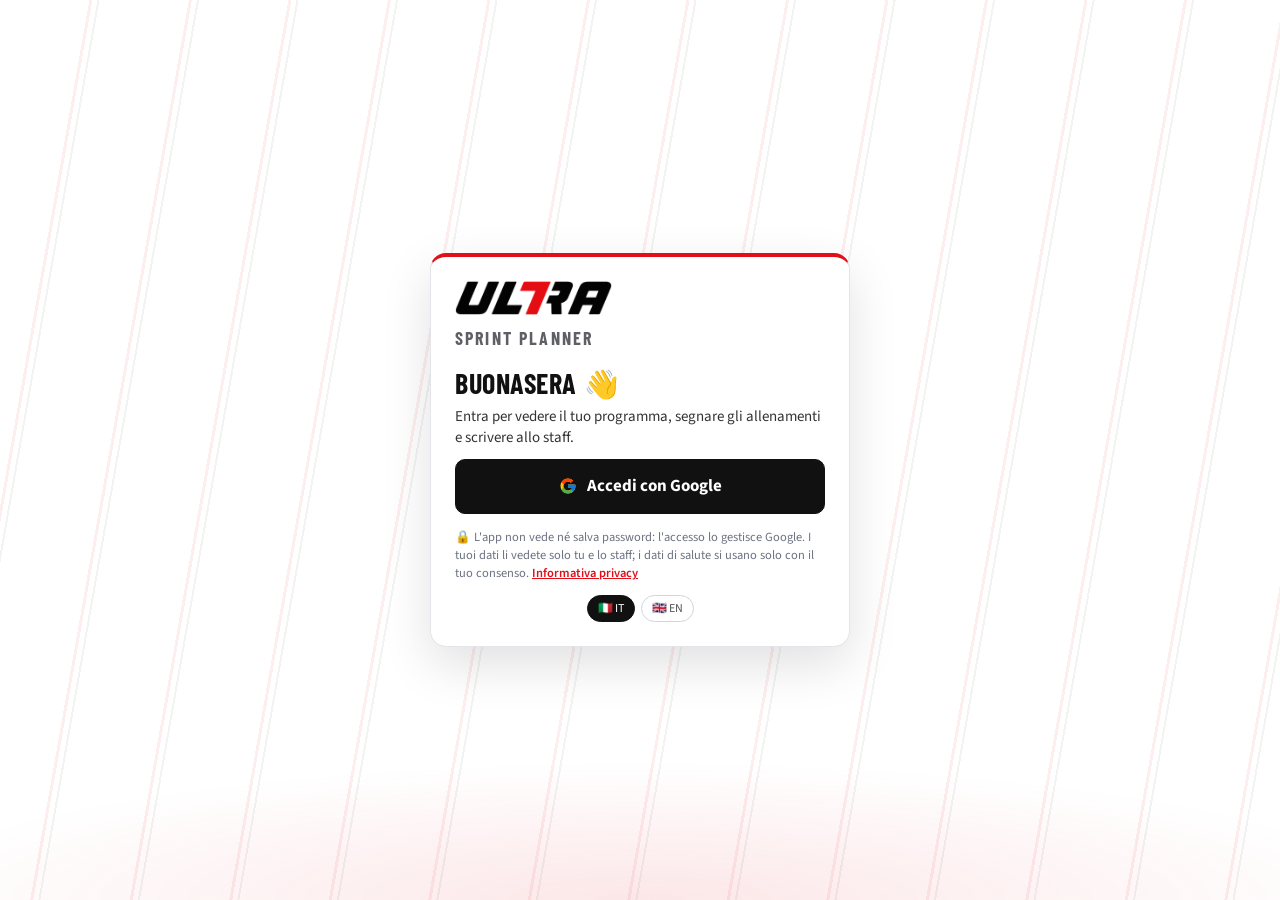
==== commit 33bc82cc: "Add files via upload" ====
--- a/public/index.html
+++ b/public/index.html
@@ -3,7 +3,7 @@
 <meta name="theme-color" content="#FFFFFF"><link rel="manifest" href="manifest.webmanifest"><link rel="icon" href="favicon-32.png" sizes="32x32" type="image/png"><link rel="icon" href="icon.svg" type="image/svg+xml"><link rel="shortcut icon" href="favicon.ico"><link rel="apple-touch-icon" href="apple-touch-icon.png">
 <meta name="apple-mobile-web-app-capable" content="yes"><meta name="apple-mobile-web-app-title" content="ULTRA">
 <link rel="stylesheet" href="fonts.css"><link rel="stylesheet" href="gate.css">
-<script src="config.js"></script><script src="vendor/supabase.js"></script><script src="shim.js"></script>
+<script>window.upToOK=window.upToOK||function(w,d){try{if(S._fullWeek)return true;const e=todayIdx(w);return e<0||DAYS.indexOf(d)<=e}catch(x){return true}};</script><script src="config.js"></script><script src="vendor/supabase.js"></script><script src="shim.js"></script>
 <style>[hidden]{display:none!important}</style></head><body>
 <title>ULTRA Sprint Planner</title>
 
@@ -707,4 +707,335 @@
 <script>document.addEventListener("pointerdown",(t=>{const e=document.querySelector(".toast");e&&!e.contains(t.target)&&(Date.now()-(e._t0||0)<250||e.remove())}),!0);
 </script>
 
+<style>
+/* ==== v54 · stile minimal ==== */
+:root{--bg:#F5F5F3;--surface:#FFFFFF;--surface-2:#F0F0EE;--ink:#151515;--muted:#6E6E73;--line:#E7E7E4}
+body{background:var(--bg)}
+.card{border:0!important;box-shadow:0 1px 2px rgba(0,0,0,.04),0 0 0 1px rgba(0,0,0,.045)!important;border-radius:14px!important}
+#main h2,#main h3,#sheet h2,#sheet h3,#main summary{text-transform:none!important;letter-spacing:-.01em!important}
+#main h2,#sheet h2{font-family:var(--body,inherit);font-weight:700}
+#main summary{font-family:inherit!important;font-size:16px!important}
+header.app{background:rgba(245,245,243,.94)!important;backdrop-filter:blur(10px);-webkit-backdrop-filter:blur(10px);border-bottom:1px solid var(--line)!important;box-shadow:none!important}
+.navb{border-color:transparent!important;background:transparent!important}
+.mi{width:22px;height:22px;display:block}
+.navb .mi{margin:auto}
+#bnav{background:rgba(255,255,255,.97)!important;border-top:1px solid var(--line)!important;box-shadow:none!important}
+#bnav button{color:var(--muted)!important}
+#bnav button[aria-current=true]{color:var(--ink)!important}
+#bnav button[aria-current=true] .mi{color:var(--accent)}
+#bnav .mi{width:23px;height:23px;margin:0 auto 2px}
+#bnav .bi{display:block;line-height:0}
+.sidenav{font-family:inherit!important;text-transform:none!important;font-size:15.5px!important;font-weight:600!important;letter-spacing:0!important;color:var(--muted)!important}
+.sidenav[aria-current=true]{background:var(--surface-2)!important;color:var(--ink)!important}
+.sidenav[aria-current=true] .sni{color:var(--accent)}
+.sni .mi{width:20px;height:20px}
+.athhub [data-athsub] .mi{width:21px;height:21px;margin:0 auto 2px}
+.athhub [data-athsub][aria-pressed=true]{background:var(--ink)!important;color:#fff!important;border-color:var(--ink)!important}
+.sidegrid button[aria-pressed=true],#vtog button[aria-pressed=true]{background:var(--ink)!important;border-color:var(--ink)!important;color:#fff!important}
+.btn.primary:not(.danger):not([data-act=sstart]):not([data-act=sclose]):not([data-act=scloseok]){background:var(--ink)!important;border-color:var(--ink)!important;color:#fff!important}
+.col.today{border-color:var(--line)!important;box-shadow:inset 0 3px 0 var(--accent)!important}
+section.day.today,.aswipe section.day.today{border-color:var(--line)!important;box-shadow:inset 0 3px 0 var(--accent),0 1px 2px rgba(0,0,0,.04)!important}
+.daystrip button{border-color:transparent!important;background:transparent!important}
+.daystrip button.today{border-color:transparent!important}
+.daystrip button[aria-current="true"]{background:var(--ink)!important;color:#fff!important;border-radius:999px!important}
+.quote{background:transparent!important;border:0!important;box-shadow:none!important;padding:2px 2px 6px!important}
+.quote blockquote{font-weight:500!important;font-style:italic;color:var(--muted)}
+.todobox{border-left-width:1px!important;border-left-color:var(--line)!important}
+.initial{display:inline-flex;align-items:center;justify-content:center;width:28px;height:28px;border-radius:50%;background:var(--surface-2);color:var(--ink);font-size:11px;font-weight:700;flex:none;letter-spacing:0}
+.hubemo .initial{width:40px;height:40px;font-size:14px}
+th{font-weight:600}
+/* lavori: barra di completamento e tempo che manca */
+.v54st{position:relative}
+.v54st::before{content:"";position:absolute;left:-2px;top:8px;bottom:8px;width:4px;border-radius:4px;background:var(--stc)}
+.tile.v54st::before{left:2px}
+.v54hint{font-size:11.5px;color:var(--muted);font-weight:600;white-space:nowrap}
+/* hub programma compatto */
+.v54hub .row{cursor:pointer;padding-left:10px}
+.v54hub .row .flags{display:none!important}
+.v54hub .row .v54sl{font-size:12.5px;font-weight:600;margin-top:3px}
+.v54strip{display:flex;gap:2px;background:var(--surface);border-radius:14px;padding:4px;box-shadow:0 0 0 1px rgba(0,0,0,.045);margin:0 0 10px;position:sticky;top:var(--hdrh,56px);z-index:5}
+.v54strip button{flex:1;border:0;background:none;border-radius:12px;padding:5px 0;cursor:pointer;color:var(--ink)}
+.v54strip button .d1{font-size:11px;font-weight:700;opacity:.7;display:block}
+.v54strip button .d2{font-family:var(--display);font-weight:700;font-size:17px;display:block}
+.v54strip button .d3{display:block;width:5px;height:5px;border-radius:50%;margin:2px auto 0}
+.v54strip button.on{background:var(--ink);color:#fff}
+.v54strip button.td .d1{color:var(--accent);opacity:1}
+.v54strip button.on.td .d1{color:#fff}
+.racts{display:grid;gap:8px}
+.racts .rflags{display:flex;gap:6px;flex-wrap:wrap}
+.racts .rflags .flag{min-height:42px}
+/* feedback sotto i giorni */
+.v54fb{display:flex;gap:5px;flex-wrap:wrap;padding:4px 8px 6px;border-bottom:1px solid var(--line);cursor:pointer}
+.v54fb .pill{font-size:11.5px;padding:1px 7px}
+.v54cnt{display:block;margin:3px 6px 0;font-size:11.5px;font-weight:700;border-radius:8px;padding:2px 0;text-align:center;cursor:pointer;border:0;width:calc(100% - 12px)}
+.v54cnt.full{background:#DDF2E1;color:#1E8E3E}.v54cnt.part{background:#FFF1CC;color:#8A6200}.v54cnt.none{background:var(--surface-2);color:var(--muted)}
+.v54athbar{display:flex;gap:8px;margin:0 0 10px}
+.v54athbar .btn{flex:1;min-height:40px}
+/* confronto settimane */
+.cmp table{border-collapse:separate;border-spacing:3px;width:100%;table-layout:fixed}
+.cmp td{padding:0}
+.cmp .cc{border-radius:8px;min-height:34px;display:flex;flex-direction:column;align-items:center;justify-content:center;font-weight:700;font-size:12px;line-height:1.15;cursor:pointer;border:0;width:100%;padding:3px 0}
+.cmp .cc span{font-size:10.5px;font-weight:600;opacity:.85}
+.cmp .g{background:#DDF2E1;color:#1E8E3E}.cmp .y{background:#FFF1CC;color:#8A6200}.cmp .x{background:#FBDADA;color:#B3261E}.cmp .n{background:var(--surface);color:var(--muted);box-shadow:inset 0 0 0 1.5px var(--accent);border-style:dashed}.cmp .f{background:var(--surface-2);color:#B9B9B9}.cmp .r{background:transparent;color:#C8C8C8}
+.cmp .nm{font-weight:700;font-size:13px;white-space:nowrap;overflow:hidden;text-overflow:ellipsis;cursor:pointer}
+.cmp .pc{text-align:right;font-weight:700;font-size:13px}
+/* report a tendina */
+.rtd .rr{display:flex;align-items:center;gap:10px;padding:10px 0;border-top:1px solid var(--line);cursor:pointer;width:100%;background:none;border-left:0;border-right:0;border-bottom:0;font:inherit;color:inherit;text-align:left}
+.rtd .bar6{height:6px;border-radius:6px;background:var(--surface-2);margin-top:5px;overflow:hidden}
+.rtd .bar6 i{display:block;height:100%}
+.rtd .rbox{background:var(--surface-2);border-radius:12px;padding:10px;margin:0 0 10px}
+.rtd .k4{display:grid;grid-template-columns:repeat(4,1fr);gap:6px;text-align:center}
+.rtd .k4 b{font-family:var(--display);font-size:19px;display:block}
+/* scrittura veloce */
+.qwbox{background:var(--surface-2);border-radius:14px;padding:10px 12px;margin:4px 0 12px}
+.qwbox input#qw2{width:100%;font:500 17px/1.3 ui-monospace,Menlo,Consolas,monospace;padding:10px 12px;border:1.5px solid var(--ink);border-radius:12px;background:var(--surface)}
+.qwchips{display:flex;gap:6px;flex-wrap:wrap;margin:8px 0}
+.qwchips span{background:var(--surface);border-radius:999px;padding:3px 9px;font-size:12.5px;font-weight:600}
+.qwname{font-weight:700;font-size:15px}
+.pctrow{display:flex;justify-content:space-between;align-items:baseline;margin-top:8px}
+.pctrow b{font-family:var(--display);font-size:26px;color:var(--accent)}
+input#pctr{width:100%;accent-color:#151515;height:28px}
+.pctt{position:relative;height:16px;font-size:11px;color:var(--muted)}
+.pctt span{position:absolute;transform:translateX(-50%)}
+.qwtg{display:flex;gap:6px;flex-wrap:wrap;margin-top:6px}
+.qwtg span{background:var(--surface);border:1px solid var(--line);border-radius:999px;padding:3px 9px;font-size:12.5px;font-weight:600}
+.qwtg b{color:var(--accent);font-family:var(--display);font-size:15px}
+/* scale: confronto per prova */
+.segtab{width:100%;font-size:14px;margin-top:6px}
+.segtab td{padding:5px 0;border-top:1px solid var(--line)}
+/* etichette periodo */
+.pband{display:flex;gap:6px;margin:0 0 8px;flex-wrap:wrap}
+.pband .pb{border-radius:9px;padding:4px 10px;font-weight:700;font-size:13px;cursor:pointer;border:0}
+.pband .padd{background:var(--surface-2);color:var(--muted);font-weight:600}
+/* warm-up trascinabile */
+.wutile.v54drag{opacity:.4}
+.v54ghost{position:fixed;z-index:80;pointer-events:none;transform:rotate(-2deg);box-shadow:0 10px 24px rgba(0,0,0,.22);outline:2px solid #E8590C;border-radius:10px;background:#fff}
+.col.v54over,.day.v54over{outline:2px dashed #E8590C;outline-offset:-2px}
+@media (max-width:760px){.cmp .cc span{display:none}}
+body.wkicons .col>.v54cnt{margin-top:auto;font-size:10.5px;width:calc(100% - 4px);margin-left:2px;margin-right:2px;padding:2px 0}
+body.wkicons .v54fb{display:none}
+body.wkicons .v54cnt .fbw{display:none}
+.cmp .n{font-size:9.5px}
+.todobox .trow .ic{font-size:0!important;width:12px!important}
+.todobox .trow .ic::before{content:"";display:inline-block;width:8px;height:8px;border-radius:50%;background:var(--accent)}
+</style>
+<script>
+/* ==== v54 · stile minimal, profilo atleta, feedback in calendario, confronto settimane, report a tendina, scrittura veloce ==== */
+(function(){
+const SV=p=>`<svg class="mi" viewBox="0 0 24 24" fill="none" stroke="currentColor" stroke-width="1.8" stroke-linecap="round" stroke-linejoin="round" aria-hidden="true">${p}</svg>`;
+const IC={cal:'<rect x="3.5" y="5" width="17" height="15.5" rx="2.5"/><path d="M3.5 10h17M8 3v4M16 3v4"/>',field:'<path d="M9 4h6v3H9z"/><path d="M8 5.5H6.5A1.5 1.5 0 0 0 5 7v12.5A1.5 1.5 0 0 0 6.5 21h11a1.5 1.5 0 0 0 1.5-1.5V7a1.5 1.5 0 0 0-1.5-1.5H16"/><path d="M8.5 12h7M8.5 16h5"/>',ath:'<circle cx="9" cy="8" r="3.2"/><path d="M3.5 20c.6-3.4 2.8-5.2 5.5-5.2s4.9 1.8 5.5 5.2"/><circle cx="17" cy="9" r="2.5"/><path d="M16 14.6c2.6-.3 4.2 1.4 4.6 4.4"/>',rep:'<path d="M4 20V10M10 20V4M16 20v-7M21 20H3"/>',ther:'<path d="M6 3v6a4 4 0 0 0 8 0V3"/><path d="M10 13v2a5 5 0 0 0 10 0v-2"/><circle cx="20" cy="11" r="2"/>',alert:'<path d="M6 9a6 6 0 1 1 12 0c0 6 2 7.5 2 7.5H4S6 15 6 9"/><path d="M10 20a2 2 0 0 0 4 0"/>',chat:'<path d="M4 5.5h16v11H9l-5 4z"/>',menu:'<path d="M4 7h16M4 12h16M4 17h16"/>',back:'<path d="M15 5l-7 7 7 7"/>',week:'<circle cx="12" cy="12" r="4"/><path d="M12 2v2M12 20v2M4.9 4.9l1.4 1.4M17.7 17.7l1.4 1.4M2 12h2M20 12h2M4.9 19.1l1.4-1.4M17.7 6.3l1.4-1.4"/>',gare:'<path d="M5 21V4M5 4h11l-2 4 2 4H5"/>',me:'<circle cx="12" cy="8" r="3.5"/><path d="M5 20.5c.8-4 3.6-6 7-6s6.2 2 7 6"/>',lib:'<path d="M5 4h4v16H5zM10 4h4v16h-4z"/><path d="M15.5 4.5l3.8-1 3.2 15.5-3.8.9z"/>',gest:'<path d="M4 7h16M4 12h16M4 17h16"/>',nut:'<path d="M5 12h14a7 7 0 0 1-14 0zM9 9c0-2 1.5-3.5 3-4M14 9c0-1.5 1-3 2.5-3.5"/>',folder:'<path d="M3.5 7.5A1.5 1.5 0 0 1 5 6h4l2 2h8a1.5 1.5 0 0 1 1.5 1.5v8A1.5 1.5 0 0 1 19 19H5a1.5 1.5 0 0 1-1.5-1.5z"/><path d="M12 10.5v5M9.5 13h5"/>',prof:'<circle cx="12" cy="8" r="3.5"/><path d="M5 20.5c.8-4 3.6-6 7-6s6.2 2 7 6"/>',prog:'<rect x="3.5" y="5" width="17" height="15.5" rx="2.5"/><path d="M3.5 10h17M8 3v4M16 3v4"/>',users:'<circle cx="9" cy="8" r="3.2"/><path d="M3.5 20c.6-3.4 2.8-5.2 5.5-5.2s4.9 1.8 5.5 5.2"/><circle cx="17" cy="9" r="2.5"/><path d="M16 14.6c2.6-.3 4.2 1.4 4.6 4.4"/>',grid:'<rect x="3.5" y="3.5" width="7" height="7" rx="1.5"/><rect x="13.5" y="3.5" width="7" height="7" rx="1.5"/><rect x="3.5" y="13.5" width="7" height="7" rx="1.5"/><rect x="13.5" y="13.5" width="7" height="7" rx="1.5"/>'};
+window.V54IC=IC;window.V54SV=SV;
+const EMRX=/^\s*(?:[\u{1F000}-\u{1FAFF}\u{2600}-\u{26FF}\u{2B00}-\u{2BFF}\u{2705}\u{270F}\u{2728}\u{2757}\u{FE0F}\u{200D}]+\s*)+/u;
+const ini=n=>String(n||"").split(/\s+/).filter(Boolean).slice(0,2).map(x=>x[0]).join("").toUpperCase();
+window.v54ini=ini;
+function stripEmo(el){for(const n of [...el.childNodes]){if(n.nodeType===3){if(!n.nodeValue.trim())continue;if(EMRX.test(n.nodeValue)){const r=n.nodeValue.replace(EMRX,"");if(r.trim()||el.textContent.replace(n.nodeValue,"").trim())n.nodeValue=r}return}if(n.nodeType===1){if(n.classList?.contains("emo")&&el.textContent.replace(n.textContent,"").trim()){n.remove()}return}}}
+function theme(){
+  document.querySelectorAll("#bnav button[data-tab] .bi").forEach(bi=>{if(bi.querySelector(".mi"))return;const k=bi.parentElement.dataset.tab;if(IC[k])bi.innerHTML=SV(IC[k])});
+  [["#bellb","alert"],["#chatb","chat"],["#menub","menu"],["#navback","back"],["#navhomeb","cal"]].forEach(([s,k])=>{const e=document.querySelector(s);if(!e||e.querySelector(".mi"))return;const dot=e.querySelector(".cdot,.tbadge,.bdot");e.innerHTML=SV(IC[k]);if(dot)e.appendChild(dot)});
+  document.querySelectorAll(".sidenav .sni").forEach(x=>{if(x.querySelector(".mi"))return;const k=x.closest("[data-tab]")?.dataset.tab;if(IC[k])x.innerHTML=SV(IC[k])});
+  document.querySelectorAll(".athhub [data-athsub] span[aria-hidden]").forEach(x=>{if(x.querySelector(".mi"))return;const k=x.parentElement.dataset.athsub;if(IC[k])x.innerHTML=SV(IC[k])});
+  {const ac=document.querySelector("#athchip");if(ac&&!ac.classList.contains("on")&&!ac.querySelector(".mi")){const c=ac.querySelector(".cpt");ac.innerHTML=SV(IC.users).replace('class="mi"','class="mi" style="width:18px;height:18px;display:inline-block;vertical-align:-4px"')+(c?c.outerHTML:"")+" ▾"}}
+  document.querySelectorAll(".sysdot").forEach(d=>{if(d.dataset.v54)return;const st=d.getAttribute("style")||"";const m=st.match(/background:\s*(#[0-9A-Fa-f]{6})/);if(m&&!/color-mix/.test(st)){d.style.background=`color-mix(in srgb, ${m[1]} 14%, #fff)`;d.style.color=m[1]}d.dataset.v54=1;if(d.textContent.trim()==="🔥"){d.innerHTML=SV('<path d="M12 21c4 0 6.5-2.6 6.5-6.2 0-3.6-2.6-5.6-3.6-8.8-1.7 1.6-2.5 3.6-2.6 5-1-1.1-1.4-2.5-1.3-4C8.2 8.6 5.5 11.6 5.5 15c0 3.5 2.5 6 6.5 6z"/>').replace('class="mi"','class="mi" style="width:16px;height:16px"');d.style.color="#E8590C";d.style.background="color-mix(in srgb, #E8590C 14%, #fff)"}});
+  document.querySelectorAll("#main button, #main h2, #main h3, #main summary, #sheet h2, #sheet h3, #ctxbar button, #side button:not(.sidenav), #vtog button").forEach(stripEmo);
+  if(S.coach)document.querySelectorAll("#main .emotag").forEach(x=>{const host=x.closest("[data-openath],[data-spres],.athcard,.athhub,tr,.srow,.slrow");const aid=host?.dataset?.openath||host?.dataset?.spres||host?.querySelector?.("[data-openath]")?.dataset?.openath||(x.closest(".athhub")?S.athSel:null);const nm=aid&&S.athletes[aid]?.name;if(nm)x.outerHTML=`<span class="initial">${ini(nm)}</span>`});
+}
+window.v54theme=theme;
+/* ---------- stato dei lavori ---------- */
+const STC={done:"#1E8E3E",part:"#E09B00",skip:"#D7141A"};
+const STL={done:"✓ fatto",part:"½ parziale",skip:"✕ saltato"};
+function stOf(aid,w,d,rid){return rowStatus(logFor(aid),w,d,rid)}
+/* ---------- giorno di oggi nel profilo atleta ---------- */
+let lastHubKey=null;
+function hubPost(){
+  const m=$("#main");if(!m)return;const hub=S.coach&&S.tab==="ath"&&S.athSel&&(S.athSub||"prog")==="prog";
+  const days=[...m.querySelectorAll("section.day[data-di]")];
+  if(S.coach&&days.length){
+    const [aid]=viewAthlete();
+    days.forEach(sec=>{sec.querySelectorAll(".row").forEach(r=>{const f=r.querySelector(".flags [data-rid]");if(!f)return;const rid=f.dataset.rid,w=+f.dataset.w,d=f.dataset.day,a=f.dataset.aid;
+      const st=stOf(a,w,d,rid);if(st?.s){r.classList.add("v54st");r.style.setProperty("--stc",STC[st.s]||"transparent")}
+      if(hub){m.classList.add("v54hub");r.dataset.v54row=`${a}|${w}|${d}|${rid}`;const tx=r.querySelector(".txt");if(tx&&!tx.querySelector(".v54sl")){const t=(st?.times||[]).filter(x=>isNum(x?.t)).map(x=>fmtT(x.t));const mm=st?.s==="part"&&isNum(num(st.m))?` · ${fint(num(st.m))} m`:"";tx.insertAdjacentHTML("beforeend",st?.s?`<div class="v54sl" style="color:${STC[st.s]}">${STL[st.s]}${mm}${t.length?" · "+t.join(" · "):""}${st.alt?" · 🔄 "+esc(st.alt):""}</div>`:`<div class="v54sl" style="color:var(--muted);font-weight:500">tocca per segnare o modificare</div>`)}}})});
+    if(hub){const w=S.week;const ti=todayIdx(w);const firstDay=m.querySelector("section.day[data-di]");
+      if(firstDay&&!m.querySelector(".v54strip")){const L=["L","M","M","G","V","S","D"];let h="";for(let i=0;i<7;i++){const d=DAYS[i];const dl=dayLog(logFor(aid),w,d);const rs=dayRowsOf(aid,w,d);let c="transparent";if(rs.length&&dl){const ss=rs.map(r=>dl.rows?.[r.id]?.s);if(ss.every(x=>x==="done"))c=STC.done;else if(dl.att==="a"||ss.every(x=>x==="skip"))c=STC.skip;else if(ss.some(Boolean))c=STC.part}
+          h+=`<button data-v54day="${i}" class="${i===ti?"td":""}"><span class="d1">${L[i]}</span><span class="d2">${dateOf(w,i).getDate()}</span><span class="d3" style="background:${c}"></span></button>`}
+        firstDay.insertAdjacentHTML("beforebegin",`<div class="v54strip noprint">${h}</div>`)}
+      const key=S.athSel+"|"+w;if(key!==lastHubKey){lastHubKey=key;const tgt=ti>=0?ti:0;setTimeout(()=>v54goDay(tgt,true),60)}}
+  }
+  if(!hub)lastHubKey=null;
+}
+window.v54goDay=function(i,instant){const sec=document.querySelector(`#main section.day[data-di="${i}"]`);if(!sec)return;const hh=(document.querySelector("header.app")?.offsetHeight||56)+(document.querySelector(".v54strip")?.offsetHeight||60)+14;const y=sec.getBoundingClientRect().top+window.scrollY-hh;window.scrollTo({top:Math.max(0,y),behavior:instant?"auto":"smooth"});document.querySelectorAll(".v54strip button").forEach(b=>b.classList.toggle("on",+b.dataset.v54day===i))};
+/* ---------- tocco su un lavoro: azioni ---------- */
+function rowIdx(key,w,rid){return (weekDoc(w,key).rows||[]).findIndex(r=>r.id===rid)}
+function openRowActs(aid,w,d,rid){const a=S.athletes[aid];const key=planKey(aid,w);const row=(weekDoc(w,key).rows||[]).find(r=>r.id===rid);if(!row)return;const kn=refKnots(a);const tg=target(row,a,kn);const st=stOf(aid,w,d,rid)||{};const fn=esc((a?.name||"").split(" ")[0]);const ind=isAK(key);
+  const fl=["done","part","skip"].map(k=>`<button class="flag ${k}" aria-pressed="${st.s===k}" data-flag="${k}" data-aid="${esc(aid)}" data-w="${w}" data-day="${d}" data-rid="${esc(rid)}">${{done:"✓ Fatto",part:"½ Parziale",skip:"✕ Saltato"}[k]}</button>`).join("")+(timeable(row)?`<button class="flag" data-times="${esc(rid)}" data-aid="${esc(aid)}" data-w="${w}" data-day="${d}">⏱ Tempi</button>`:"");
+  ED={kind:"v54row",aid,w,d,rid};
+  openSheet(`<div style="display:flex;gap:10px;align-items:center">${sysDot(row.sys)}<div style="min-width:0"><h2 style="margin:0">${esc(row.name||row.sys||"")}</h2><div class="small muted">${DAYFULL[DAYS.indexOf(d)]} ${dshort(dateOf(w,DAYS.indexOf(d)))} · ${esc(tileSub(row))}${ind?' · <span class="ind">individuale</span>':""}</div></div></div>
+   <div style="display:flex;gap:8px;margin:12px 0"><div class="card" style="flex:1;margin:0;padding:8px 10px;background:var(--surface-2);box-shadow:none!important"><div class="small muted" style="font-weight:700">TARGET ${fn.toUpperCase()}</div><b style="font-family:var(--display);font-size:22px;color:var(--accent)">${isNum(tg)?fmtT(tg):"—"}</b>${!isNum(tg)&&v54needsPct(row)?' <span class="small muted">manca la %</span>':""}</div><div class="card" style="flex:1;margin:0;padding:8px 10px;background:var(--surface-2);box-shadow:none!important"><div class="small muted" style="font-weight:700">VOLUME</div><b style="font-family:var(--display);font-size:22px">${vol(row)?fint(vol(row))+" "+unitOf(row.sys):"—"}</b></div></div>
+   <div class="racts"><div class="rflags">${fl}</div>
+   ${S.canWrite?`<button class="btn primary" data-v54ed="solo">✏️ Modifica solo per ${fn}</button>${ind?"":`<button class="btn" data-v54ed="gruppo">Modifica per tutto il ${esc(keyLabel(a?.group||S.group))}</button>`}
+   <div style="display:flex;gap:8px"><button class="btn" style="flex:1" data-v54ed="sposta">Sposta</button><button class="btn" style="flex:1" data-v54ed="copia">Copia</button><button class="btn danger" style="flex:1" data-v54ed="togli">Togli</button></div>`:""}</div>
+   <p class="small muted" style="margin:10px 2px 0">“Solo per ${fn}” crea la sua settimana personalizzata: il gruppo non cambia.</p><div class="actions"><button class="btn ghost" data-sheet="close">Chiudi</button></div>`)}
+function ensureIndiv(aid,w){const k="a:"+aid;if(!hasIndiv(aid,w)){const g=S.athletes[aid]?.group||S.group;saveWeek(w,k,copyOf(weekDoc(w,g),w,k,!0))}return k}
+function editRow(key,w,rid,group){const i=rowIdx(key,w,rid);if(i<0)return toast("Lavoro non trovato");if(group){S._forceGroup=true;S._fgOnce=true}openTile(key,w,i);setTimeout(()=>document.querySelector("#sheet [data-sheet=tedit]")?.click(),30)}
+function moveRow(key,w,rid,toDay,copy){const doc=clone(weekDoc(w,key));const r=(doc.rows||[]).find(x=>x.id===rid);if(!r)return;if(copy){doc.rows.push({...clone(r),id:uid(),day:toDay})}else r.day=toDay;saveWeek(w,key,doc);toast(copy?`Copiato a ${DAYFULL[DAYS.indexOf(toDay)]}`:`Spostato a ${DAYFULL[DAYS.indexOf(toDay)]}`)}
+document.addEventListener("click",e=>{
+  const t=e.target.closest?.("[data-v54row],[data-v54ed],[data-v54mv],[data-v54day]");if(!t)return;
+  if(t.dataset.v54day!=null){e.stopPropagation();v54goDay(+t.dataset.v54day);return}
+  if(t.dataset.v54row){if(e.target.closest("button,a,input,select,textarea"))return;e.stopPropagation();const [a,w,d,rid]=t.dataset.v54row.split("|");openRowActs(a,+w,d,rid);return}
+  if(t.dataset.v54mv&&ED?.kind==="v54mv"){e.stopPropagation();const X=ED;closeSheet();const key=X.solo?ensureIndiv(X.aid,X.w):planKey(X.aid,X.w);setTimeout(()=>moveRow(key,X.w,X.rid,t.dataset.v54mv,X.copy),X.solo?60:0);return}
+  if(t.dataset.v54ed&&ED?.kind==="v54row"){e.stopPropagation();const X=ED;const k=t.dataset.v54ed;const grpKey=S.athletes[X.aid]?.group||S.group;
+    if(k==="solo"){closeSheet();const key=ensureIndiv(X.aid,X.w);setTimeout(()=>editRow(key,X.w,X.rid,false),80);return}
+    if(k==="gruppo"){closeSheet();editRow(grpKey,X.w,X.rid,true);return}
+    if(k==="sposta"||k==="copia"){ED={...X,kind:"v54mv",copy:k==="copia",solo:true};openSheet(`<h2>${k==="copia"?"Copia":"Sposta"} in quale giorno?</h2><p class="small muted" style="margin-top:0">Solo per ${esc(S.athletes[X.aid]?.name||"")} (settimana personalizzata). Per tutto il gruppo usa il calendario del gruppo.</p><div class="chips">${DAYS.map(d=>`<button class="btn" data-v54mv="${d}" ${d===X.d&&k==="sposta"?"disabled":""}>${DAYFULL[DAYS.indexOf(d)]}</button>`).join("")}</div><div class="actions"><button class="btn ghost" data-sheet="close">Annulla</button></div>`);return}
+    if(k==="togli"){closeSheet();const key=ensureIndiv(X.aid,X.w);setTimeout(()=>{const i=rowIdx(key,X.w,X.rid);if(i<0)return;openTile(key,X.w,i);setTimeout(()=>document.querySelector("#sheet [data-sheet=tdel]")?.click(),30)},80);return}}
+},true);
+(function(){const _cs=closeSheet;closeSheet=function(x){_cs(x);if(S._fgOnce){S._fgOnce=false;setTimeout(()=>{S._forceGroup=false},0)}}})();
+/* ---------- tempi target: % anche dal testo, avviso se manca ---------- */
+function pctFromText(r){const m=String((r.name||"")+" "+(r.txt||"")+" "+(r.note||"")).match(/@?\s?(\d{2,3})\s?%/);if(!m)return null;const v=+m[1];return v>=50&&v<=110?v/100:null}
+window.v54needsPct=r=>RUNS.has(r.sys)&&!["RES","HILLS","DRILL","VMAX"].includes(r.sys)&&!NOTARGET.has(r.tip)&&isNum(num(r.dist))&&num(r.pct)==null&&pctFromText(r)==null&&r.start!=="Fly-in";
+(function(){const _t=target;target=function(r,a,k){let x=_t(r,a,k);if(x==null&&r&&num(r.pct)==null){const p=pctFromText(r);if(p!=null)x=_t({...r,pct:p},a,k)}return x}})();
+function hintPost(){if(!S.coach)return;document.querySelectorAll("#main .row").forEach(r=>{const f=r.querySelector("[data-rid]");const tg=r.querySelector(".tg");if(!f||!tg||tg.textContent.trim()||tg.dataset.v54)return;const w=+f.dataset.w,a=f.dataset.aid;const row=(weekDoc(w,planKey(a,w)).rows||[]).find(x=>x.id===f.dataset.rid);if(row&&v54needsPct(row)){tg.innerHTML='<span class="v54hint">+ % per<br>i tempi</span>';tg.dataset.v54=1}})}
+/* ---------- scale e distanze miste: calo solo tra prove uguali, scarto dal target ---------- */
+(function(){const _ts=tStatsHTML;tStatsHTML=function(times,tg){try{if(ED?.kind==="times"){const a=S.athletes[ED.aid];const row=(weekDoc(ED.w,planKey(ED.aid,ED.w)).rows||[]).find(x=>x.id===ED.rid);const segs=row&&null==num(row.dist)&&Array.isArray(row.segs)&&row.segs.length?row.segs:null;
+  if(segs&&new Set(segs).size>1){const kn=refKnots(a);let h='<table class="segtab"><tr class="small muted" style="font-weight:700"><td>PROVA</td><td style="text-align:right">TARGET</td><td style="text-align:right">FATTO</td><td style="text-align:right">VS TARGET</td></tr>';const by={};
+    segs.forEach((d,i)=>{const t=times[i];const g=segTarget(row,a,kn,i);if(isNum(t))(by[d]=by[d]||[]).push(t);const dv=isNum(t)&&isNum(g)?t-g:null;h+=`<tr><td><b>${d} m</b></td><td style="text-align:right">${isNum(g)?fmtT(g):"–"}</td><td style="text-align:right;font-weight:700">${isNum(t)?fmtT(t):"–"}</td><td style="text-align:right;font-weight:700;color:${dv==null?"inherit":dv<=0.1?"#1E8E3E":dv<=0.25?"#E09B00":"#D7141A"}">${dv==null?"":(dv>=0?"+":"−")+fx(Math.abs(dv),2)}</td></tr>`});
+    h+="</table>";const cal=Object.entries(by).filter(([,v])=>v.length>1).map(([d,v])=>`<span>calo ${d} m <b>${(v[v.length-1]/v[0]-1)>=0?"+":""}${fx(100*(v[v.length-1]/v[0]-1),1)}%</b></span>`).join("");
+    return h+`<div class="tstats">${cal||'<span class="muted">Il calo si calcola tra prove della stessa distanza.</span>'}</div>`}
+  if(row&&Array.isArray(row.blocks)&&row.blocks.length>1)return _ts(times,null).replace(/<span>calo 1ª→ultima[^]*?<\/span>/,"")}}catch(e){console.warn(e)}return _ts(times,tg)}})();
+/* ---------- indicatori di velocità: tocca e modifica ---------- */
+const KPIF={"Vmax":["fly10"],"MAS":["mas"],"ASR (Vmax − MAS)":["fly10","mas"],"SRR (Vmax ÷ MAS)":["fly10","mas"],"Velocità 100 m ÷ Vmax":["pb100","fly10"],"Frequenza passo":["steps","fly10"],"Lunghezza passo":["steps","fly10"]};
+const KPIL={fly10:["10 m lanciati","s","tempo sui 10 m lanciati"],mas:["MAS","km/h","velocità aerobica massimale"],pb100:["PB 100 m","s",""],steps:["Passi nei 10 m lanciati","n.",""]};
+function kpiPost(){if(!(S.coach&&S.canWrite&&S.tab==="ath"&&S.athSel&&S.athSub==="prof"))return;document.querySelectorAll("#main .kpis > div").forEach(k=>{if(k.dataset.v54k)return;const l=k.querySelector(".l")?.textContent?.trim();if(!KPIF[l])return;k.dataset.v54k=l;k.style.cursor="pointer";k.style.position="relative";k.insertAdjacentHTML("beforeend",'<span style="position:absolute;right:8px;top:6px;color:var(--muted);font-size:12px">✎</span>')})}
+function kv(a,f){return f==="pb100"?num(a.pb?.[100]):num(a[f])}
+document.addEventListener("click",e=>{const t=e.target.closest?.("[data-v54k],[data-act=v54ksave]");if(!t)return;e.stopPropagation();const aid=S.athSel;const a=S.athletes[aid];if(!a)return;
+  if(t.dataset.v54k){const F=KPIF[t.dataset.v54k];ED={kind:"v54k",aid,F};openSheet(`<h2>${esc(t.dataset.v54k)}</h2><p class="small muted" style="margin-top:0">Cambia il dato da cui nasce. Il valore vecchio resta nello storico.</p>${F.map(f=>`<div class="field"><label for="k_${f}">${KPIL[f][0]} (${KPIL[f][1]})</label><input id="k_${f}" inputmode="decimal" value="${isNum(kv(a,f))?String(kv(a,f)).replace(".",","):""}"></div>`).join("")}<div class="field"><label for="k_note">Data e note del test</label><input id="k_note" value="${new Date().toLocaleDateString("it-IT")}"></div><div class="actions"><button class="btn ghost" data-sheet="close">Annulla</button><button class="btn primary" data-act="v54ksave">Salva</button></div>`);setTimeout(()=>$("#k_"+F[0])?.focus(),50);return}
+  if(t.dataset.act==="v54ksave"&&ED?.kind==="v54k"){const o=clone(a);o.hist=o.hist||{};let ch=0;for(const f of ED.F){const v=num($("#k_"+f).value);if(v==null)continue;const old=kv(a,f);if(old===v)continue;ch++;(o.hist[f]=o.hist[f]||[]).push({v:old,at:Date.now(),note:$("#k_note").value.trim()});if(f==="pb100"){o.pb={...(o.pb||{}),100:v}}else o[f]=v}
+    closeSheet();if(!ch)return;S.athletes[aid]=o;try{_alC=null}catch(x){}render();saveDoc("athletes/"+aid,o);toast("Aggiornato: tabella tempi e lavori ricalcolati")}},true);
+/* ---------- warm-up trascinabile ---------- */
+let WD=null;
+document.addEventListener("pointerdown",e=>{if(!S.coach||!S.canWrite||S.selMode||(e.pointerType==="mouse"&&e.button!==0))return;const t=e.target.closest?.(".wutile[data-wuopen]");if(!t||!t.closest("[data-drop]"))return;WD={el:t,x:e.clientX,y:e.clientY,id:e.pointerId,touch:e.pointerType!=="mouse",on:false,alt:e.altKey};if(WD.touch)WD.t=setTimeout(()=>{WD&&!WD.on&&wStart()},380)},true);
+function wStart(){if(!WD)return;WD.on=true;const r=WD.el.getBoundingClientRect();const g=WD.el.cloneNode(true);g.className="wutile v54ghost";g.style.width=r.width+"px";g.style.left=r.left+"px";g.style.top=r.top+"px";document.body.appendChild(g);WD.g=g;WD.dx=WD.x-r.left;WD.dy=WD.y-r.top;WD.el.classList.add("v54drag");try{navigator.vibrate?.(15)}catch(e){}}
+document.addEventListener("pointermove",e=>{if(!WD||e.pointerId!==WD.id)return;if(!WD.on){const d=Math.hypot(e.clientX-WD.x,e.clientY-WD.y);if(WD.touch){if(d>10){clearTimeout(WD.t);WD=null}return}if(d>6)wStart();else return}e.preventDefault();WD.g.style.left=(e.clientX-WD.dx)+"px";WD.g.style.top=(e.clientY-WD.dy)+"px";document.querySelectorAll(".v54over").forEach(x=>x.classList.remove("v54over"));WD.g.style.display="none";const el=document.elementFromPoint(e.clientX,e.clientY)?.closest?.("[data-drop]");WD.g.style.display="";if(el)el.classList.add("v54over");WD.over=el;WD.alt=e.altKey},{capture:true,passive:false});
+document.addEventListener("pointerup",e=>{if(!WD||e.pointerId!==WD.id)return;clearTimeout(WD.t);const X=WD;WD=null;if(!X.on)return;e.stopPropagation();X.g.remove();X.el.classList.remove("v54drag");document.querySelectorAll(".v54over").forEach(x=>x.classList.remove("v54over"));S._wuNoClick=Date.now();
+  const to=X.over?.dataset.drop;if(!to)return;const [w1,d1,g1]=X.el.dataset.wuopen.split("|");const [w2,d2,g2]=to.split("|");if(w1+"|"+d1+"|"+g1===w2+"|"+d2+"|"+g2)return;
+  const A=clone(weekDoc(+w1,g1));const txt=A.wu?.[d1];if(!txt)return;
+  if(+w1===+w2&&g1===g2){A.wu=A.wu||{};const prev=A.wu[d2];A.wu[d2]=txt;if(!X.alt){if(prev)A.wu[d1]=prev;else delete A.wu[d1]}saveWeek(+w1,g1,A)}
+  else{const B=clone(weekDoc(+w2,g2));B.wu=B.wu||{};B.wu[d2]=txt;saveWeek(+w2,g2,B);if(!X.alt){delete A.wu[d1];saveWeek(+w1,g1,A)}}
+  toast(X.alt?`Warm-up copiato a ${DAYFULL[DAYS.indexOf(d2)]}`:`Warm-up spostato a ${DAYFULL[DAYS.indexOf(d2)]}`)},true);
+document.addEventListener("click",e=>{if(S._wuNoClick&&Date.now()-S._wuNoClick<400&&e.target.closest?.(".wutile")){e.stopPropagation();e.preventDefault()}},true);
+document.addEventListener("pointercancel",()=>{if(WD){clearTimeout(WD.t);WD.g?.remove();WD.el?.classList.remove("v54drag");WD=null}},true);
+/* ---------- feedback in calendario ---------- */
+function fbPills(dl){if(!dl)return "";const P=[];if(dl.att==="a")P.push('<span class="pill" style="background:#FBDADA;color:#B3261E">assente</span>');if(isNum(dl.rpe))P.push(`<span class="pill">RPE <b style="color:${dl.rpe>=8?"#E8590C":"inherit"}">${dl.rpe}</b></span>`);if(isNum(dl.feel))P.push(`<span class="pill">${FEEL[Math.min(5,Math.max(1,Math.round(dl.feel)))-1][1]}</span>`);if(isNum(dl.pain?.v)&&dl.pain.v>0)P.push(`<span class="pill" style="${dl.pain.v>=3?"background:#FDECEC;color:#B3261E":""}">dolore ${dl.pain.v}</span>`);if(dl.note)P.push(`<span class="pill" style="font-weight:500">“${esc(String(dl.note).slice(0,40))}”</span>`);return P.join("")}
+function dayFb(g,w,d){const L=athletesOf(g).filter(([id])=>dayRowsOf(id,w,d).length);const R=L.map(([id,a])=>[id,a,dayLog(logFor(id),w,d)]);const ans=R.filter(([, ,dl])=>dl&&(isNum(dl.rpe)||isNum(dl.feel)||dl.att==="a"));return {R,ans,n:L.length}}
+function calPost(){if(!S.coach||S.tab!=="cal")return;const m=$("#main");if(!m)return;const [aid]=viewAthlete();
+  if(aid&&!m.querySelector(".v54athbar")&&!S.athSel){const first=m.firstElementChild;const bar=`<div class="v54athbar noprint"><button class="btn" data-v54go="rep">${SV(IC.rep).replace('class="mi"','class="mi" style="width:18px;height:18px;display:inline-block"')} Report</button><button class="btn" data-v54go="folder">${SV(IC.folder).replace('class="mi"','class="mi" style="width:18px;height:18px;display:inline-block"')} Clinica</button><button class="btn" data-v54go="chat">${SV(IC.chat).replace('class="mi"','class="mi" style="width:18px;height:18px;display:inline-block"')} Scrivi</button></div>`;if(first)first.insertAdjacentHTML("beforebegin",bar)}
+  document.querySelectorAll("#main .col[data-drop]").forEach(c=>{if(c.querySelector(".v54fb,.v54cnt"))return;const [w,d,g]=c.dataset.drop.split("|");const di=DAYS.indexOf(d);const past=dayNum(dateOf(+w,di))<=dayNum(new Date());if(!past)return;const head=c.querySelector(".colhead");if(!head)return;
+    if(aid){const dl=dayLog(logFor(aid),+w,d);const p=fbPills(dl);head.insertAdjacentHTML("afterend",`<div class="v54fb" data-v54fbd="${w}|${d}|${esc(g)}" title="Feedback del giorno">${p||'<span class="small muted">nessun feedback</span>'}</div>`)}
+    else if(!isAK(g)&&!isTK(g)){const F=dayFb(g,+w,d);if(!F.n)return;if(dayNum(dateOf(+w,di))===dayNum(new Date())&&!F.ans.length)return;const cl=F.ans.length===F.n?"full":F.ans.length?"part":"none";(document.body.classList.contains("wkicons")?c:head).insertAdjacentHTML("beforeend",`<button class="v54cnt ${cl}" data-v54fbd="${w}|${d}|${esc(g)}" title="Feedback degli atleti">${F.ans.length}/${F.n}<span class="fbw"> feedback</span></button>`)}})}
+document.addEventListener("click",e=>{const t=e.target.closest?.("[data-v54fbd],[data-v54go]");if(!t)return;e.stopPropagation();e.preventDefault();
+  if(t.dataset.v54go){const [aid]=viewAthlete();if(!aid)return;if(t.dataset.v54go==="chat"){openChat(aid);return}S.tab="ath";S.athSel=aid;S.athSub=t.dataset.v54go;render();window.scrollTo(0,0);return}
+  const [w,d,g]=t.dataset.v54fbd.split("|");const [aid]=viewAthlete();
+  if(aid){const dl=dayLog(logFor(aid),+w,d);openSheet(`<h2>${esc(S.athletes[aid].name)} · ${DAYFULL[DAYS.indexOf(d)]}</h2>${dl?`<div class="fbsum">${fbSummary(dl,!0)}</div>${dl.note?`<p>“${esc(dl.note)}”</p>`:""}`:'<p class="muted">Nessun feedback per questo giorno.</p>'}<div class="actions">${canFlag(aid)?`<button class="btn" data-fb="${d}" data-w="${w}" data-aid="${esc(aid)}">${dl?"Modifica feedback":"Inserisci feedback"}</button>`:""}<button class="btn primary" data-sheet="close">Chiudi</button></div>`);return}
+  const F=dayFb(g,+w,d);const rp=F.ans.map(x=>x[2]?.rpe).filter(isNum);const miss=F.R.filter(x=>!F.ans.includes(x));
+  openSheet(`<h2>Feedback · ${DAYFULL[DAYS.indexOf(d)].toLowerCase()} ${dateOf(+w,DAYS.indexOf(d)).getDate()}</h2><div class="small muted" style="margin:-4px 0 6px">${F.ans.length} su ${F.n} hanno risposto${rp.length?" · RPE medio "+fx(rp.reduce((a,b)=>a+b,0)/rp.length,1):""}</div>
+   ${F.ans.map(([id,a,dl])=>`<div style="display:flex;align-items:center;gap:10px;padding:8px 0;border-top:1px solid var(--line);cursor:pointer" data-v54oa="${esc(id)}|${w}"><span class="initial">${ini(a.name)}</span><div style="flex:1;min-width:0"><b>${esc(a.name)}</b><div class="small muted" style="white-space:nowrap;overflow:hidden;text-overflow:ellipsis">${dl.note?"“"+esc(dl.note)+"”":"&nbsp;"}</div></div><div style="display:flex;gap:4px;flex-wrap:wrap;justify-content:flex-end">${fbPills({...dl,note:null})}</div></div>`).join("")}
+   ${miss.length?`<div style="padding:10px 0 0;border-top:1px solid var(--line)"><div class="small muted" style="margin-bottom:6px">Mancano:</div><div class="chips">${miss.map(([id,a])=>`<button class="addlbl" data-v54rem="${esc(id)}">💬 ${esc(a.name)}</button>`).join("")}</div><div class="small muted" style="margin-top:4px">Tocca un nome per scrivergli e ricordarglielo.</div></div>`:""}
+   <div class="actions"><button class="btn primary" data-sheet="close">Chiudi</button></div>`)},true);
+document.addEventListener("click",e=>{const t=e.target.closest?.("[data-v54oa],[data-v54rem]");if(!t)return;e.stopPropagation();if(t.dataset.v54rem){closeSheet();openChat(t.dataset.v54rem);setTimeout(()=>{const i=document.querySelector("#sheet textarea,#sheet input[type=text],#sheet #chattxt");if(i&&!i.value){i.value="Ciao! Ricordati di lasciare il feedback dell'allenamento (RPE e sensazioni) 🙏";i.dispatchEvent(new Event("input",{bubbles:true}))}},80);return}
+  const [aid,w]=t.dataset.v54oa.split("|");closeSheet();S.tab="ath";S.athSel=aid;S.athSub="prog";S.week=+w;lastHubKey=null;render()},true);
+/* ---------- stato colorato sui lavori del calendario quando c'è un atleta ---------- */
+function tilePost(){if(!S.coach)return;const [aid]=viewAthlete();if(!aid)return;document.querySelectorAll("#main .tile[data-tile][data-rid]").forEach(t=>{if(t.dataset.v54s)return;t.dataset.v54s=1;const [g,w,i]=t.dataset.tile.split("|");const row=(weekDoc(+w,g).rows||[])[+i];if(!row)return;const st=stOf(aid,+w,row.day,row.id);if(st?.s){t.classList.add("v54st");t.style.setProperty("--stc",STC[st.s])}})}
+/* ---------- confronto settimane ---------- */
+function cmpCell(aid,w,d){const rs=dayRowsOf(aid,w,d);const di=DAYS.indexOf(d);const dn=dayNum(dateOf(w,di)),tn=dayNum(new Date());if(!rs.length)return {k:"r",t:"—"};const dl=dayLog(logFor(aid),w,d);
+  let plan=0,done=0;for(const r of rs){const v=vol(r)||0;plan+=v;const st=dl?.rows?.[r.id];if(st?.s)done+=actualVol(r,st)||0}
+  if(dn>tn)return {k:"f",t:"·",plan};const ss=rs.map(r=>dl?.rows?.[r.id]?.s);
+  if(dl?.att==="a")return {k:"x",t:"✕",sub:"assente",plan,done:0};
+  if(ss.every(x=>x==="done"))return {k:"g",t:"✓",plan,done,rpe:dl?.rpe};if(ss.some(x=>x==="done"||x==="part"))return {k:"y",t:"½",plan,done,rpe:dl?.rpe};if(ss.every(x=>x==="skip"))return {k:"x",t:"✕",plan,done:0};
+  if(dn===tn)return {k:"n",t:"oggi",plan};return {k:"f",t:"?",plan}}
+function cmpHTML(){const g=S.group;const w=S.week;const L=athletesOf(g);if(!L.length)return "";const mode=S.cmpMode||"comp";const wide=window.innerWidth>900;
+  let tp=0,td=0;const R=[];const rpeAll=[];
+  for(const [id,a] of L){let p=0,dd=0;const cells=DAYS.map(d=>{const c=cmpCell(id,w,d);if(c.k!=="f"&&c.k!=="r"&&c.k!=="n"){p+=c.plan||0;dd+=c.done||0}return c});const rp=DAYS.map(d=>dayLog(logFor(id),w,d)?.rpe).filter(isNum);if(rp.length)rpeAll.push(rp.reduce((a,b)=>a+b,0)/rp.length);const WR=athWeekReport(id,w);p=WR.planM||0;dd=WR.doneM||0;tp+=p;td+=dd;R.push({id,a,cells,pc:p?Math.round(dd/p*100):null,rpe:rp.length?rp.reduce((a,b)=>a+b,0)/rp.length:null})}
+  const lab=c=>{if(mode==="m")return c.plan?`${fint(c.done||0)}<span>/${fint(c.plan)}</span>`:c.t;if(mode==="rpe")return isNum(c.rpe)?String(c.rpe):c.t;if(mode==="pain")return c.pain!=null?String(c.pain):c.t;return wide&&c.plan&&c.k!=="f"&&c.k!=="r"?`${c.t==="✓"||c.t==="½"?fint(c.done||0)+"/"+fint(c.plan):c.sub||c.t}<span>${isNum(c.rpe)?"RPE "+c.rpe:""}</span>`:c.t};
+  if(mode==="pain")R.forEach(r=>r.cells.forEach((c,i)=>{const v=dayLog(logFor(r.id),w,DAYS[i])?.pain?.v;if(isNum(v)){c.pain=v;if(c.k!=="f"&&c.k!=="r")c.k=v>=3?"x":v>0?"y":"g"}}));
+  const ti=todayIdx(w);const pcC=p=>p==null?"var(--muted)":p>=90?"#1E8E3E":p>=70?"#8A6200":"#B3261E";
+  const head=`<tr><td></td>${DAYS.map((d,i)=>`<td style="text-align:center;font-size:11px;font-weight:700;color:${i===ti?"var(--accent)":"var(--muted)"}">${wide?d+" "+dateOf(w,i).getDate():d[0]}</td>`).join("")}<td class="pc" style="font-size:10.5px;color:var(--muted)">FATTO</td>${wide?'<td class="pc" style="font-size:10.5px;color:var(--muted)">RPE</td>':""}</tr>`;
+  const body=R.map(r=>`<tr><td class="nm" data-v54oa="${esc(r.id)}|${w}">${wide?`<span class="initial" style="margin-right:6px">${ini(r.a.name)}</span>`:""}${esc(wide?r.a.name:r.a.name.split(" ")[0]+" "+(r.a.name.split(" ")[1]||"").slice(0,1)+".")}</td>${r.cells.map((c,i)=>`<td><button class="cc ${c.k}" data-v54cmp="${esc(r.id)}|${w}|${DAYS[i]}">${lab(c)}</button></td>`).join("")}<td class="pc" style="color:${pcC(r.pc)}">${r.pc==null?"–":r.pc+"%"}</td>${wide?`<td class="pc" style="font-weight:500;color:var(--muted)">${r.rpe==null?"–":fx(r.rpe,1)}</td>`:""}</tr>`).join("");
+  const gp=tp?Math.round(td/tp*100):null;const look=R.filter(r=>(r.pc!=null&&r.pc<70)||(r.rpe!=null&&r.rpe>=8.5));
+  return `<section class="card cmp" id="cmpcard"><div class="bar" style="margin:0 0 8px;justify-content:space-between;align-items:center"><h3 style="margin:0">Settimane a confronto</h3><span class="small muted">${esc(gName(g))} · sett. ${w} · fino a oggi</span></div>
+  <div class="chips" style="margin-bottom:8px">${[["comp","Completamento"],["m","Metri"],["rpe","RPE"],["pain","Dolore"]].map(([k,l])=>`<button class="btn${mode===k?" primary":""}" style="min-height:34px;padding:4px 12px" data-v54cm="${k}">${l}</button>`).join("")}</div>
+  <div class="tablewrap" style="border:0"><table><colgroup><col style="width:${wide?210:84}px">${"<col>".repeat(7)}<col style="width:${wide?64:44}px">${wide?'<col style="width:52px">':""}</colgroup>${head}${body}</table></div>
+  <div class="small muted" style="display:flex;gap:10px;flex-wrap:wrap;margin-top:8px"><span><b style="color:#1E8E3E">✓</b> fatto</span><span><b style="color:#8A6200">½</b> parziale</span><span><b style="color:#B3261E">✕</b> saltato/assente</span><span>— riposo</span><span>Tocca una casella per aprire quel giorno</span></div>
+  <div class="bar" style="margin:10px 0 0;gap:14px;flex-wrap:wrap"><span><b style="font-family:var(--display);font-size:24px">${gp==null?"–":gp+"%"}</b> <span class="small muted">gruppo completato${rpeAll.length?" · RPE "+fx(rpeAll.reduce((a,b)=>a+b,0)/rpeAll.length,1):""}</span></span>${look.length?`<span class="small"><b style="color:#B3261E">Da guardare:</b> ${look.map(r=>esc(r.a.name.split(" ")[0])+(r.pc!=null&&r.pc<70?` (${r.pc}%)`:` (RPE ${fx(r.rpe,1)})`)).join(", ")}</span>`:""}</div></section>`}
+window.v54cmpHTML=cmpHTML;
+document.addEventListener("click",e=>{const t=e.target.closest?.("[data-v54cm],[data-v54cmp]");if(!t)return;e.stopPropagation();if(t.dataset.v54cm){S.cmpMode=t.dataset.v54cm;S._keepScroll=true;render();return}const [aid,w,d]=t.dataset.v54cmp.split("|");S.tab="ath";S.athSel=aid;S.athSub="prog";S.week=+w;lastHubKey="x";render();setTimeout(()=>v54goDay(DAYS.indexOf(d),true),80)},true);
+/* ---------- report a tendina ---------- */
+function rtdHTML(){const g=S.group,w=S.week;const L=athletesOf(g);if(!L.length)return "";S._rtd=S._rtd||{};
+  const rows=L.map(([id,a])=>{const R=athWeekReport(id,w);const pc=R.planM?Math.round(R.doneM/R.planM*100):null;const rp=DAYS.map(d=>dayLog(logFor(id),w,d)?.rpe).filter(isNum);const rpe=rp.length?rp.reduce((x,y)=>x+y,0)/rp.length:null;const pm=Math.max(0,...DAYS.map(d=>dayLog(logFor(id),w,d)?.pain?.v).filter(isNum));const op=!!S._rtd[id];
+    const col=pc==null?"#C8C8C8":pc>=90?"#1E8E3E":pc>=70?"#E09B00":"#D7141A";
+    let h=`<button class="rr" data-v54rtd="${esc(id)}"><span class="initial">${ini(a.name)}</span><div style="flex:1;min-width:0"><div style="display:flex;justify-content:space-between;gap:8px"><b style="white-space:nowrap;overflow:hidden;text-overflow:ellipsis">${esc(a.name)}</b><span class="small muted" style="white-space:nowrap">${pc==null?"–":pc+"%"}${rpe!=null?" · RPE "+fx(rpe,1):""}${pm>=3?` · <b style="color:#B3261E">dolore ${pm}</b>`:""}</span></div><div class="bar6"><i style="width:${pc||0}%;background:${col}"></i></div></div><span style="color:var(--muted);transform:rotate(${op?180:0}deg);transition:transform .15s">▾</span></button>`;
+    if(op){const fb=[];for(let i=6;i>=0&&fb.length<3;i--){const d=DAYS[i];const dl=dayLog(logFor(id),w,d);if(dl&&(isNum(dl.rpe)||dl.note||dl.att==="a"))fb.push(`${DAYFULL[i].slice(0,3)} ${dateOf(w,i).getDate()} · ${dl.att==="a"?"assente":"RPE "+(dl.rpe??"–")}${dl.note?" · “"+esc(dl.note)+"”":""}`)}
+      h+=`<div class="rbox"><div class="k4"><div><b>${fint(R.doneM||0)}</b><span class="small muted">di ${fint(R.planM||0)} m</span></div><div><b>${R.nFlag||0}/${R.nRows||0}</b><span class="small muted">lavori segnati</span></div><div><b>${rpe==null?"–":fx(rpe,1)}</b><span class="small muted">RPE medio</span></div><div><b style="${pm>=3?"color:#B3261E":""}">${pm||"–"}</b><span class="small muted">dolore max</span></div></div>
+      <div class="small" style="margin:8px 0 4px"><b>Ultimi feedback</b></div><div class="small muted">${fb.join("<br>")||"nessuno questa settimana"}</div>
+      <div style="display:flex;gap:6px;margin-top:8px"><button class="btn" style="flex:1;min-height:36px" data-v54rgo="rep|${esc(id)}">Report</button><button class="btn" style="flex:1;min-height:36px" data-v54rgo="folder|${esc(id)}">Clinica</button><button class="btn" style="flex:1;min-height:36px" data-v54rgo="prog|${esc(id)}">Programma</button></div></div>`}
+    return h}).join("");
+  return `<section class="card rtd" id="rtdcard"><div class="bar" style="margin:0 0 4px;justify-content:space-between"><h3 style="margin:0">Atleti · settimana ${w}</h3><span class="small muted">fino a oggi · tocca un nome</span></div>${rows}</section>`}
+document.addEventListener("click",e=>{const t=e.target.closest?.("[data-v54rtd],[data-v54rgo]");if(!t)return;e.stopPropagation();if(t.dataset.v54rtd){S._rtd=S._rtd||{};S._rtd[t.dataset.v54rtd]=!S._rtd[t.dataset.v54rtd];S._keepScroll=true;render();return}const [k,id]=t.dataset.v54rgo.split("|");if(k==="rep"){S.repAth=id;render();window.scrollTo(0,0);return}S.tab="ath";S.athSel=id;S.athSub=k;lastHubKey=null;render();window.scrollTo(0,0)},true);
+(function(){const _vr=viewReport;viewReport=function(){let h=_vr();if(!S.coach||S.repAth||S.wrep)return h;const add=cmpHTML()+rtdHTML();const i=h.indexOf('<section class="card pdfcard');const j=i>=0?h.indexOf("</section>",i):-1;return j>0?h.slice(0,j+10)+add+h.slice(j+10):add+h}})();
+/* ---------- etichette di periodo sul calendario ---------- */
+function periods(){return Object.entries(S.cfg?.periods||{}).map(([id,p])=>({id,...p})).filter(p=>p&&p.name&&p.from&&p.to)}
+const PCOL=["#6B4FBB","#1F5BB5","#1E8E3E","#E09B00","#D7141A","#138A8A","#5F6368"];
+function isoOf(dt){return dt.getFullYear()+"-"+String(dt.getMonth()+1).padStart(2,"0")+"-"+String(dt.getDate()).padStart(2,"0")}
+function bandPost(){if(!S.coach||S.tab!=="cal"||S.cal==="month")return;const board=document.querySelector("#main .board");if(!board||document.querySelector("#main .pband"))return;const w=S.week;const a=isoOf(dateOf(w,0)),b=isoOf(dateOf(w,6));const g=S.group;
+  const P=periods().filter(p=>p.to>=a&&p.from<=b&&(!p.groups||!p.groups.length||p.groups.includes(grpOf(g))||p.groups.includes(g)));
+  const fd=s=>{const d=new Date(s+"T12:00:00");return d.getDate()+" "+MESI[d.getMonth()]};
+  board.insertAdjacentHTML("beforebegin",`<div class="pband noprint">${P.map(p=>`<button class="pb" data-v54per="${esc(p.id)}" style="background:color-mix(in srgb,${p.color||PCOL[0]} 15%,#fff);color:${p.color||PCOL[0]}">● ${esc(p.name)} · ${fd(p.from)}–${fd(p.to)}</button>`).join("")}${S.canWrite?'<button class="pb padd" data-v54per="">+ etichetta periodo</button>':""}</div>`)}
+document.addEventListener("click",e=>{const t=e.target.closest?.("[data-v54per],[data-act=v54persave],[data-act=v54perdel],[data-v54pc]");if(!t)return;e.stopPropagation();
+  if(t.dataset.v54pc){document.querySelectorAll("[data-v54pc]").forEach(x=>x.style.outline=x===t?"2px solid #151515":"");ED.color=t.dataset.v54pc;return}
+  if(t.dataset.v54per!=null){const p=periods().find(x=>x.id===t.dataset.v54per)||{name:"",from:isoOf(dateOf(S.week,0)),to:isoOf(dateOf(S.week,6)),color:PCOL[0]};ED={kind:"v54per",id:p.id||null,color:p.color||PCOL[0]};
+    openSheet(`<h2>${p.id?"Etichetta periodo":"Nuova etichetta periodo"}</h2><p class="small muted" style="margin-top:0">Appare sopra i giorni: raduno, scarico, gara, infortunio, vacanza…</p><div class="field"><label for="pe_n">Nome</label><input id="pe_n" value="${esc(p.name)}" placeholder="es. Raduno Formia"></div><div style="display:flex;gap:8px"><div class="field" style="flex:1"><label for="pe_a">Dal</label><input id="pe_a" type="date" value="${p.from}"></div><div class="field" style="flex:1"><label for="pe_b">Al</label><input id="pe_b" type="date" value="${p.to}"></div></div>
+    <div class="chips" style="margin:6px 0 10px">${PCOL.map(c=>`<button data-v54pc="${c}" style="width:30px;height:30px;border-radius:50%;border:0;background:${c};${c===(p.color||PCOL[0])?"outline:2px solid #151515":""};outline-offset:2px;cursor:pointer" aria-label="colore"></button>`).join("")}</div>
+    <label class="small" style="display:flex;gap:6px;align-items:center"><input type="checkbox" id="pe_all" ${!p.groups||!p.groups.length?"checked":""} style="width:auto"> per tutti i gruppi (altrimenti solo ${esc(gName(S.group))})</label>
+    <div class="actions">${p.id?'<button class="btn danger" data-act="v54perdel">Elimina</button>':""}<button class="btn ghost" data-sheet="close">Annulla</button><button class="btn primary" data-act="v54persave">Salva</button></div>`);return}
+  if(ED?.kind!=="v54per")return;const c=clone(S.cfg||{});c.periods=c.periods||{};
+  if(t.dataset.act==="v54perdel"){delete c.periods[ED.id];}
+  else{const n=$("#pe_n").value.trim(),a=$("#pe_a").value,b=$("#pe_b").value;if(!n||!a||!b)return toast("Scrivi nome e date");const id=ED.id||("p"+Date.now().toString(36));c.periods[id]={name:n,from:a<=b?a:b,to:a<=b?b:a,color:ED.color,groups:$("#pe_all").checked?[]:[grpOf(S.group)]}}
+  closeSheet();S.cfg=c;render();saveDoc("config/season",c)},true);
+/* ---------- scrittura veloce nel nuovo lavoro ---------- */
+function qwNorm(s){let x=" "+String(s||"")+" ";let r=null,R=null;x=x.replace(/\s(?<!@)(\d{2,3})\s?%/g," @$1").replace(/\sr\s?(\d+(?:[.,]\d+)?)(?:'|′|min)?(?=\s)/g,(m,v)=>{r=v.replace(",",".");return " "}).replace(/\sR\s?(\d+(?:[.,]\d+)?)(?:'|′|min)?(?=\s)/g,(m,v)=>{R=v.replace(",",".");return " "});
+  x=x.replace(/\s(3p|3pt)\s/gi," 3p ").replace(/\s(2p)\s/gi," 2p ");return {s:x.trim(),r:r!=null?+r:null,R:R!=null?+R:null}}
+function guessSys(o){const d=num(o.dist),p=num(o.pct);if(o.start==="Fly-in")return "VMAX";if(d==null)return "";if(d<=40&&(p==null||p>=.9))return "ACC";if(d<=80&&p!=null&&p>=.95)return "VMAX";if(d<=150&&p!=null&&p>=.9)return "SE";if(d>=150&&d<=400&&p!=null&&p>=.85)return "LATC";if(p!=null&&p<.8)return "AER";if(d>=200&&p==null)return "AER";return ""}
+const STL2={"Blocks":"dai blocchi","3-point":"da 3 punti","2-point":"da 2 punti","Fly-in":"lanciati","Rolling":"partenza lanciata","Falling":"in caduta","Crouch":"accosciato"};
+function autoName(o){const q=Array.isArray(o.segs)&&o.segs.length?o.segs.join("-")+" m":(qtyText(o)||"");const p=num(o.pct);return [q.replace(/\s*m$/," m"),p!=null?Math.round(p*100)+"%":"",STL2[o.start]||""].filter(Boolean).join(" · ")}
+window.v54autoName=autoName;
+function qwParse(v){const n=qwNorm(v);let o=parseLine(n.s)||{};const lad=v.match(/(\d{2,3}(?:\s*-\s*\d{2,3}){2,})/);if(lad){const segs=lad[1].split("-").map(x=>+x.trim());o={...o,segs,dist:null,mtot:segs.reduce((a,b)=>a+b,0),tip:"Ladder"};delete o.note}
+  if(n.r!=null)o.rec=Math.round(n.r<=15?n.r*60:n.r);if(n.R!=null)o.recs=Math.round(n.R<=30?n.R*60:n.R);if(o.name&&/^(@?\d{2,3}%?|r\d+|R\d+|\s)+$/i.test(o.name.replace(/[^\w@% ]/g,"")))delete o.name;if(!o.sys)o.sys=guessSys(o);o._auto=!o.name;if(!o.name)o.name=autoName(o);return o}
+function qwChips(o){const C=[];if(o.sets>1)C.push(["Serie",o.sets]);if(o.reps)C.push(["Rip",o.reps]);if(o.segs)C.push(["Scala",o.segs.join("-")]);else if(o.dist)C.push(["Metri",o.dist]);if(num(o.pct)!=null)C.push(["Intensità",Math.round(o.pct*100)+"%"]);if(o.start)C.push(["Partenza",STL2[o.start]||o.start]);if(o.rec||o.recs)C.push(["Rec",[o.rec?fmtRec(o.rec):"",o.recs?fmtRec(o.recs):""].filter(Boolean).join(" / ")]);return C.map(([a,b])=>`<span>${a} <b>${esc(String(b))}</b></span>`).join("")}
+function qwTargets(o){const g=ED?.g||S.group;const key=isAK(g)?null:g;const L=isAK(g)?[[g.slice(2),S.athletes[g.slice(2)]]]:athletesOf(grpOf(key||S.group));return L.slice(0,12).map(([id,a])=>{const kn=refKnots(a);let t=null;if(o.segs){t=segTarget({...o},a,kn,0)}else t=target(o,a,kn);return isNum(t)?`<span>${esc(a.name.split(" ")[0])} <b>${fmtT(t)}</b></span>`:""}).filter(Boolean).join("")}
+function qwBox(){const p=ED?.r&&num(ED.r.pct)!=null?Math.round(ED.r.pct*100):95;const ticks=[70,80,90,100,105].map(v=>`<span style="left:${(v-70)/35*100}%">${v}%</span>`).join("");
+  return `<div class="qwbox" id="qwbox"><label for="qw2" class="small" style="font-weight:700;letter-spacing:.06em;color:var(--muted)">SCRIVI VELOCE</label><input id="qw2" autocomplete="off" autocapitalize="off" spellcheck="false" placeholder="es. 3x4x30 95% 3p r3 R6"><div class="small muted" style="margin-top:4px">serie×rip×metri · % · partenza (3p, 2p, fly, blocchi) · r = rec tra prove · R = tra serie · scale: 60-80-100</div>
+  <div id="qwout" hidden><div class="qwchips" id="qwch"></div><div class="qwname" id="qwnm"></div></div>
+  <div class="pctrow"><span class="small" style="font-weight:700;letter-spacing:.06em;color:var(--muted)">INTENSITÀ</span><b id="pctv">${ED?.r&&num(ED.r.pct)!=null?p+"%":"—"}</b></div><input type="range" id="pctr" min="70" max="105" step="1" value="${p}" aria-label="Intensità"><div class="pctt">${ticks}</div>
+  <div id="qwtgw" hidden><div class="small" style="font-weight:700;letter-spacing:.06em;color:var(--muted);margin-top:10px">TEMPI TARGET</div><div class="qwtg" id="qwtg"></div></div></div>`}
+function qwRefresh(){if(ED?.kind!=="row")return;const o={...ED.r,...readFields()};const nm=$("#f_name")?.value.trim();if(nm)o.name=nm;const tg=qwTargets(o);const w=$("#qwtgw");if(w){w.hidden=!tg;$("#qwtg").innerHTML=tg}}
+function setPct(v){const f=$("#f_pct");if(f){f.value=v;f.dispatchEvent(new Event("input",{bubbles:true}))}ED.r={...ED.r,pct:v/100};$("#pctv").textContent=v+"%";$("#pctr").value=v;
+  if(ED.v54auto){const o={...ED.r,...readFields(),pct:v/100};const n=autoName(o);$("#f_name").value=n;$("#qwnm")&&($("#qwnm").textContent=n)}try{updPrev()}catch(e){}qwRefresh()}
+document.addEventListener("input",e=>{const t=e.target;if(ED?.kind!=="row")return;
+  if(t.id==="qw2"){const v=t.value.trim();const out=$("#qwout");if(!v){out.hidden=true;return}const o=qwParse(v);const keep={day:ED.r.day,id:ED.r.id,txt:$("#f_txt")?.value||ED.r.txt};const nm=o.name;const auto=o._auto;delete o._auto;ED.r={...o,...keep};ED.manual=true;ED.v54auto=auto;
+    $("#f_name").value=nm||"";if($("#f_sys"))$("#f_sys").value=o.sys||"";const ff=$("#ffields");if(ff)ff.innerHTML=fieldsHTML(ED.r);out.hidden=false;$("#qwch").innerHTML=qwChips(o);$("#qwnm").innerHTML=`${sysDot(o.sys||"")} <span>${esc(nm||"")}</span> <span class="small muted" style="font-weight:500">${auto?"· nome automatico":""}${o.sys?" · "+esc(o.sys):""}${vol(o)?" · "+fint(vol(o))+" "+unitOf(o.sys):""}</span>`;
+    if(num(o.pct)!=null){$("#pctr").value=Math.round(o.pct*100);$("#pctv").textContent=Math.round(o.pct*100)+"%"}try{updPrev()}catch(x){}qwRefresh();return}
+  if(t.id==="pctr"){setPct(+t.value);return}
+  if(t.id==="f_name"){ED.v54auto=false}
+  if(t.closest?.("#ffields")||t.id==="f_sys")setTimeout(qwRefresh,0)},true);
+document.addEventListener("change",e=>{if(ED?.kind==="row"&&(e.target.id==="f_sys"||e.target.closest?.("#ffields")))setTimeout(qwRefresh,0)},true);
+function editorPost(){if(ED?.kind!=="row"||!S.canWrite)return;const sh=$("#sheet .sheet");if(!sh||sh.querySelector("#qwbox"))return;const nm=$("#f_name")?.closest(".field");const anchor=$("#f_sys")?.closest(".field,.grid,div");const host=nm?.parentElement;if(!host)return;host.insertAdjacentHTML("beforebegin",qwBox());
+  const save=sh.querySelector("[data-sheet=saverow]");if(save&&!save.dataset.v54){save.dataset.v54=1}
+  qwRefresh()}
+/* nome automatico se manca, al salvataggio */
+document.addEventListener("click",e=>{const t=e.target.closest?.("[data-sheet=saverow],[data-sheet=tolib]");if(!t||ED?.kind!=="row")return;const n=$("#f_name");if(n&&!n.value.trim()){const o={...ED.r,...readFields()};if(o.sys||o.dist||o.segs){n.value=autoName(o)}}},true);
+/* ---------- giro dopo ogni render ---------- */
+const _r=render;render=function(){const ks=S._keepScroll?window.scrollY:null;const x=_r();try{hubPost();hintPost();kpiPost();calPost();tilePost();bandPost();theme()}catch(e){console.warn("v54",e)}if(ks!=null){S._keepScroll=false;window.scrollTo(0,ks)}return x};
+const _os=openSheet;openSheet=function(h){const x=_os(h);try{editorPost();theme()}catch(e){console.warn(e)}setTimeout(()=>{try{editorPost()}catch(e){}},0);return x};
+new MutationObserver(()=>{clearTimeout(window._v54mt);window._v54mt=setTimeout(()=>{try{theme()}catch(e){}},40)}).observe(document.body,{childList:true,subtree:true});
+setTimeout(()=>{try{render()}catch(e){}},50);
+})();
+</script>
 </body></html>
